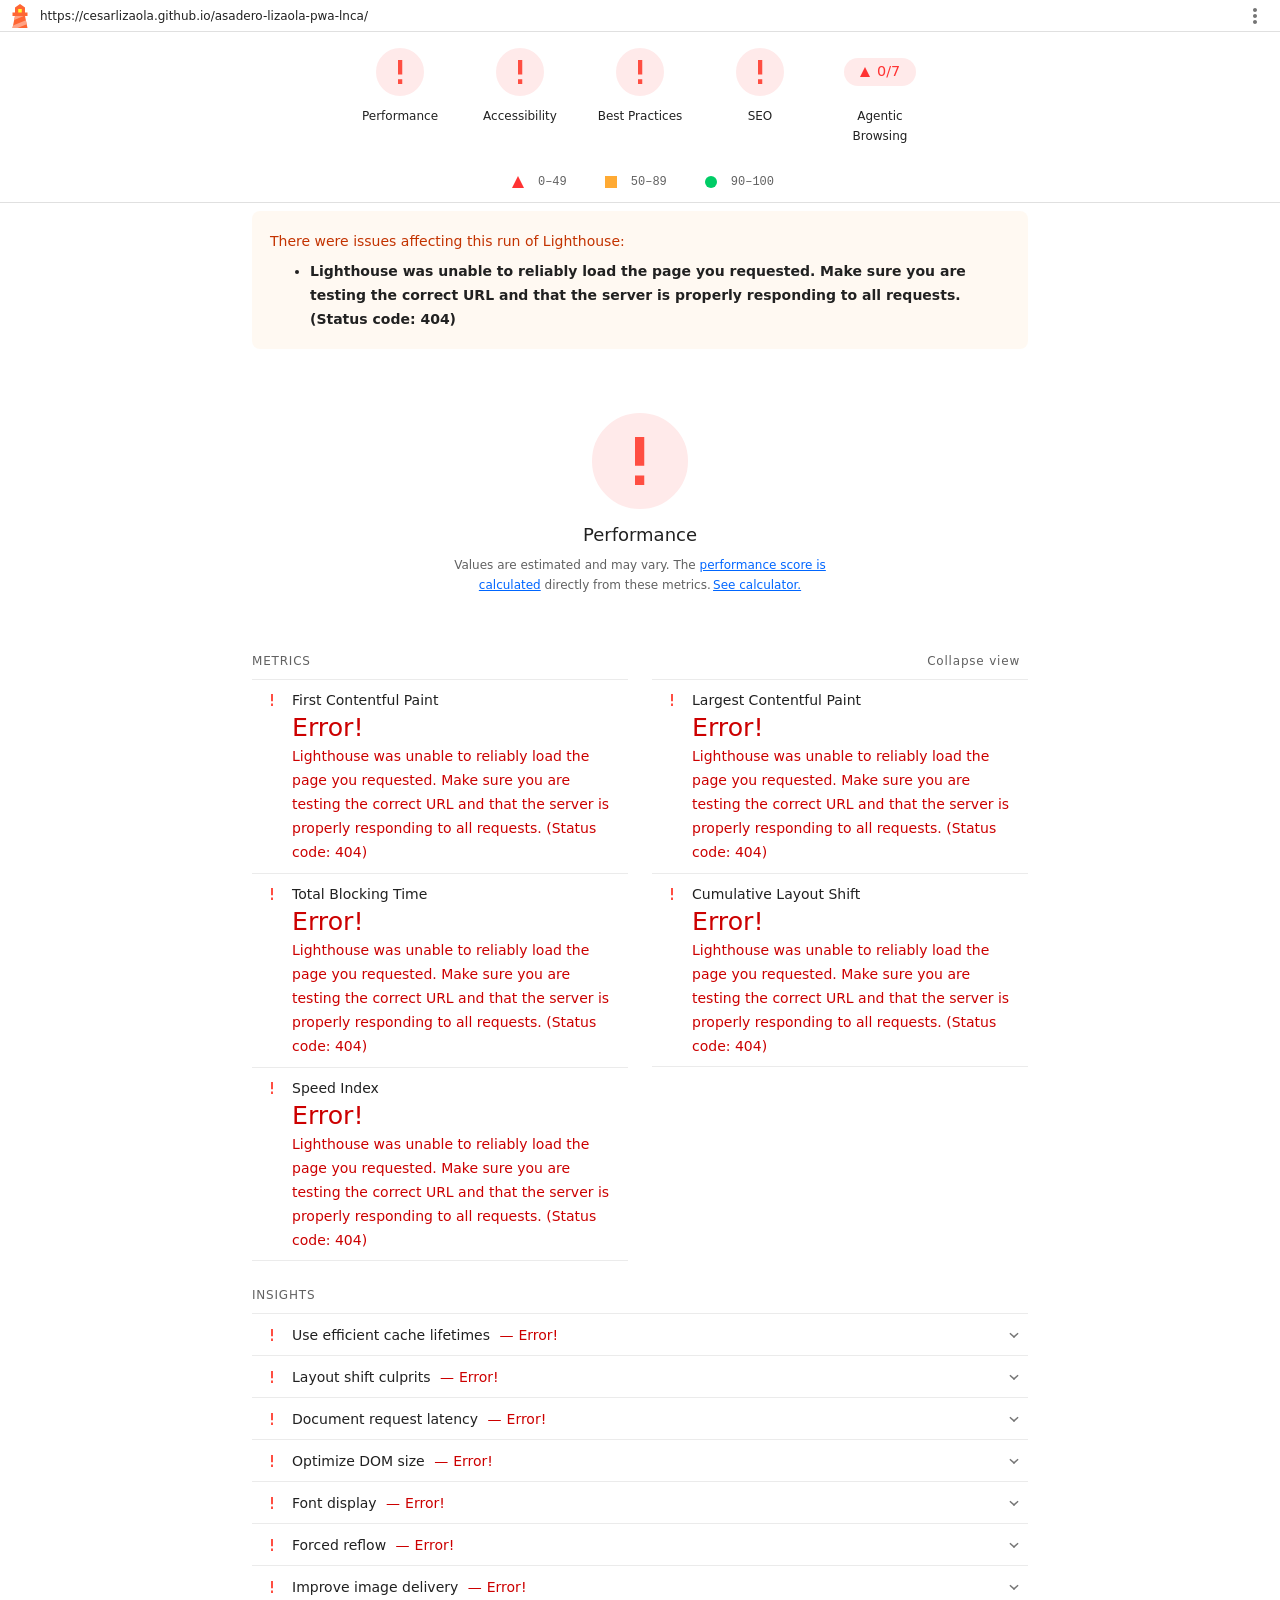
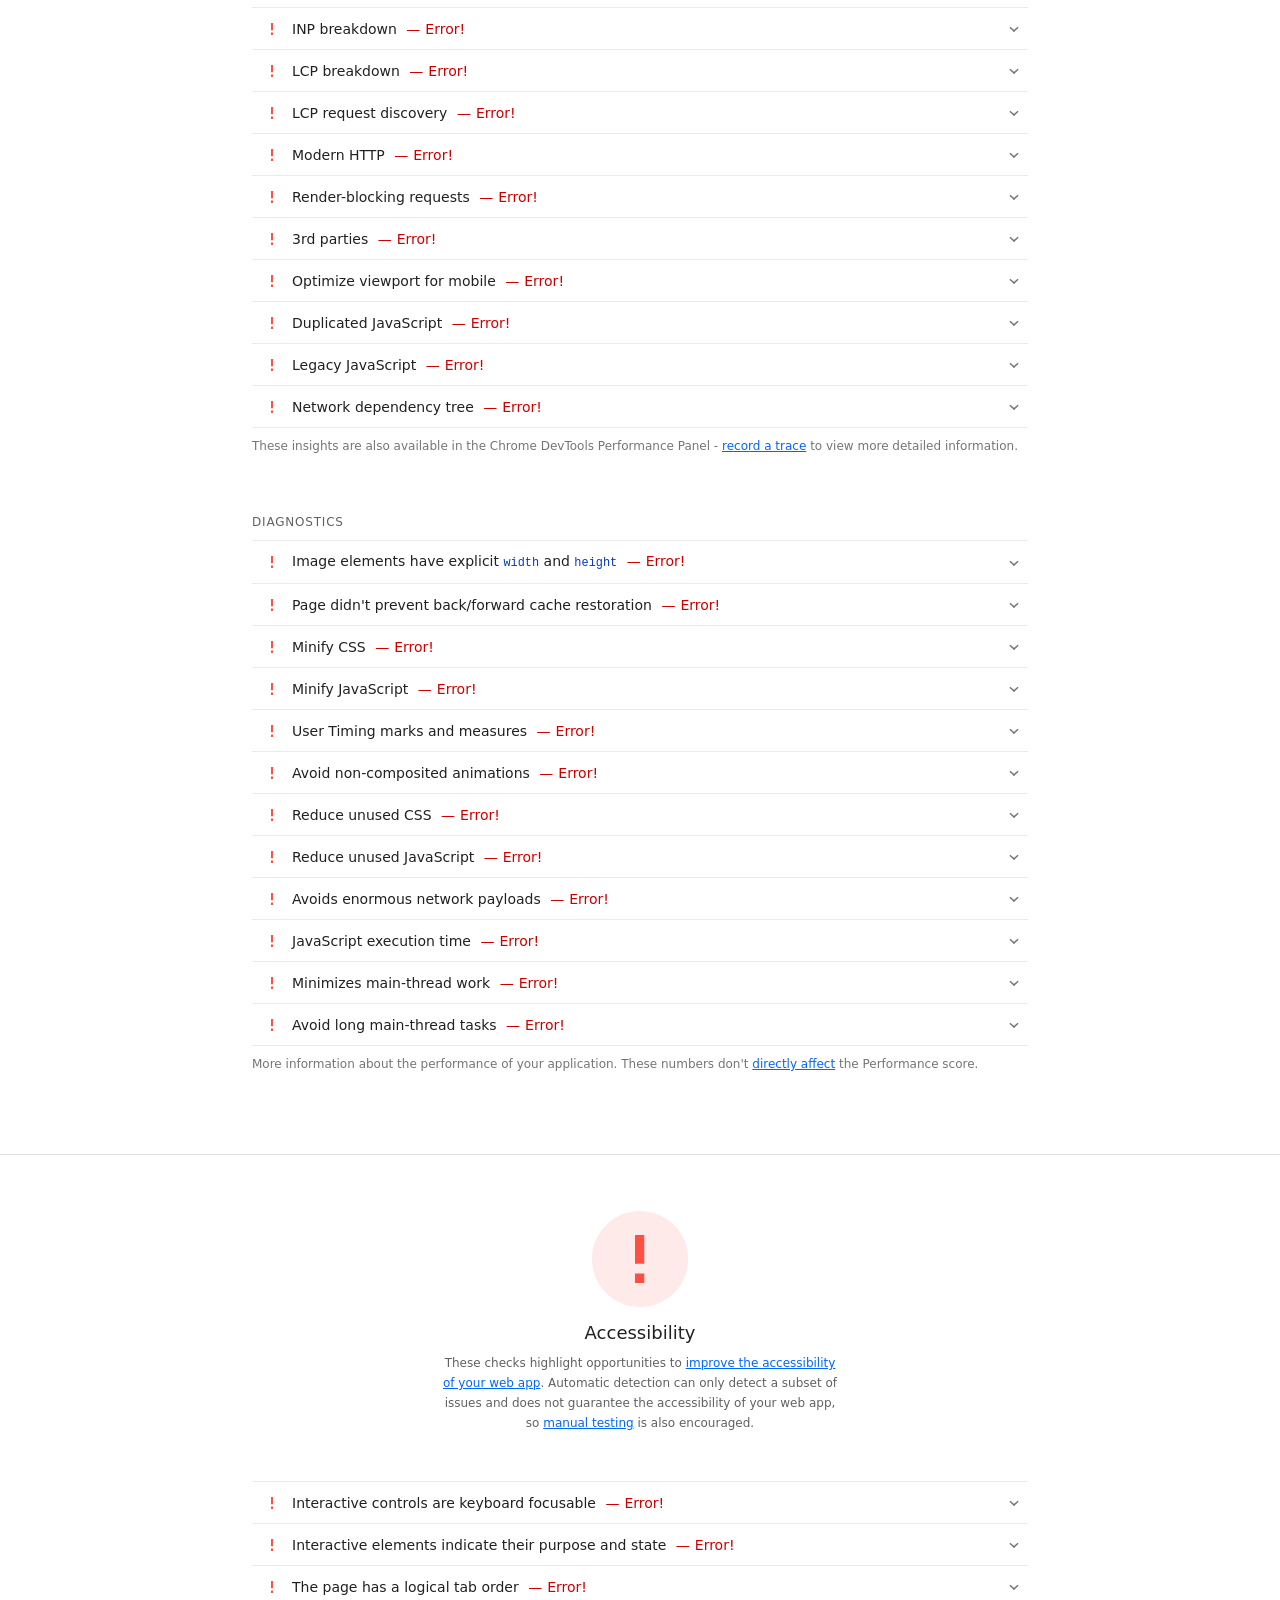
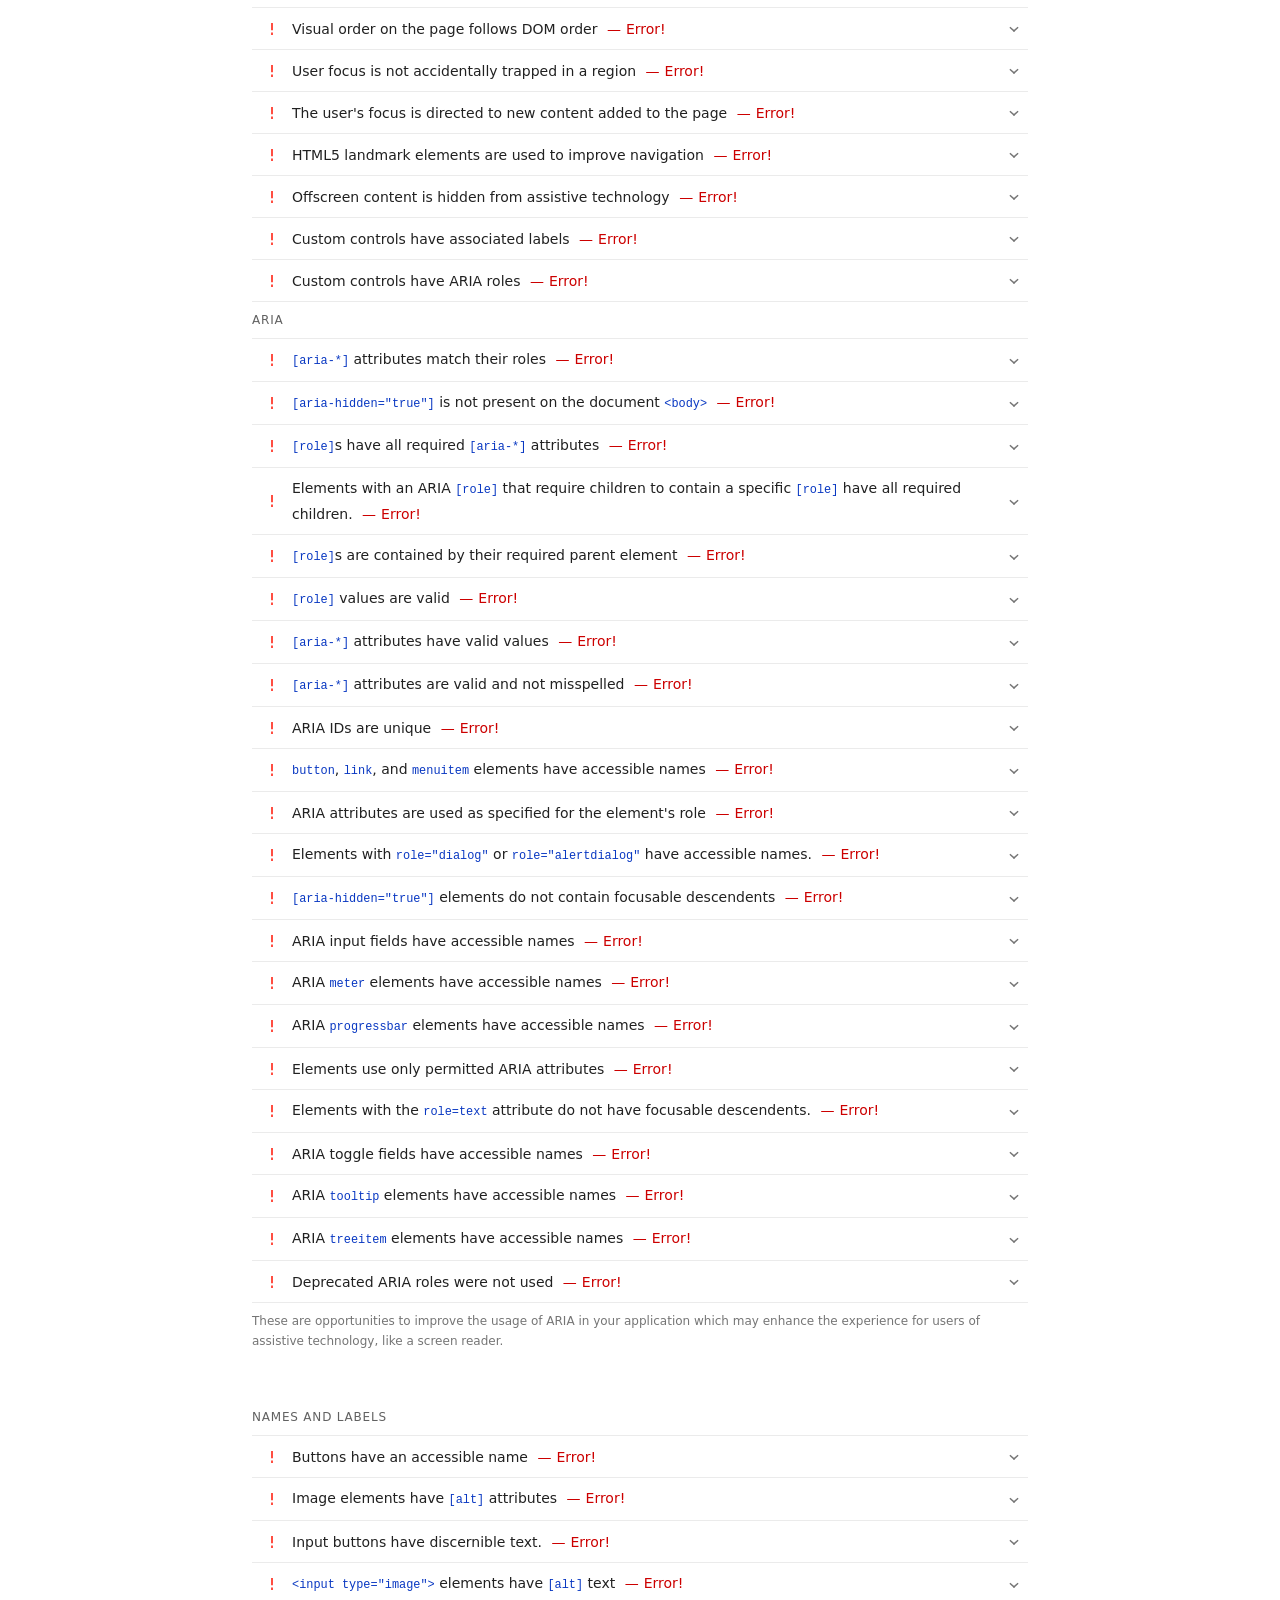
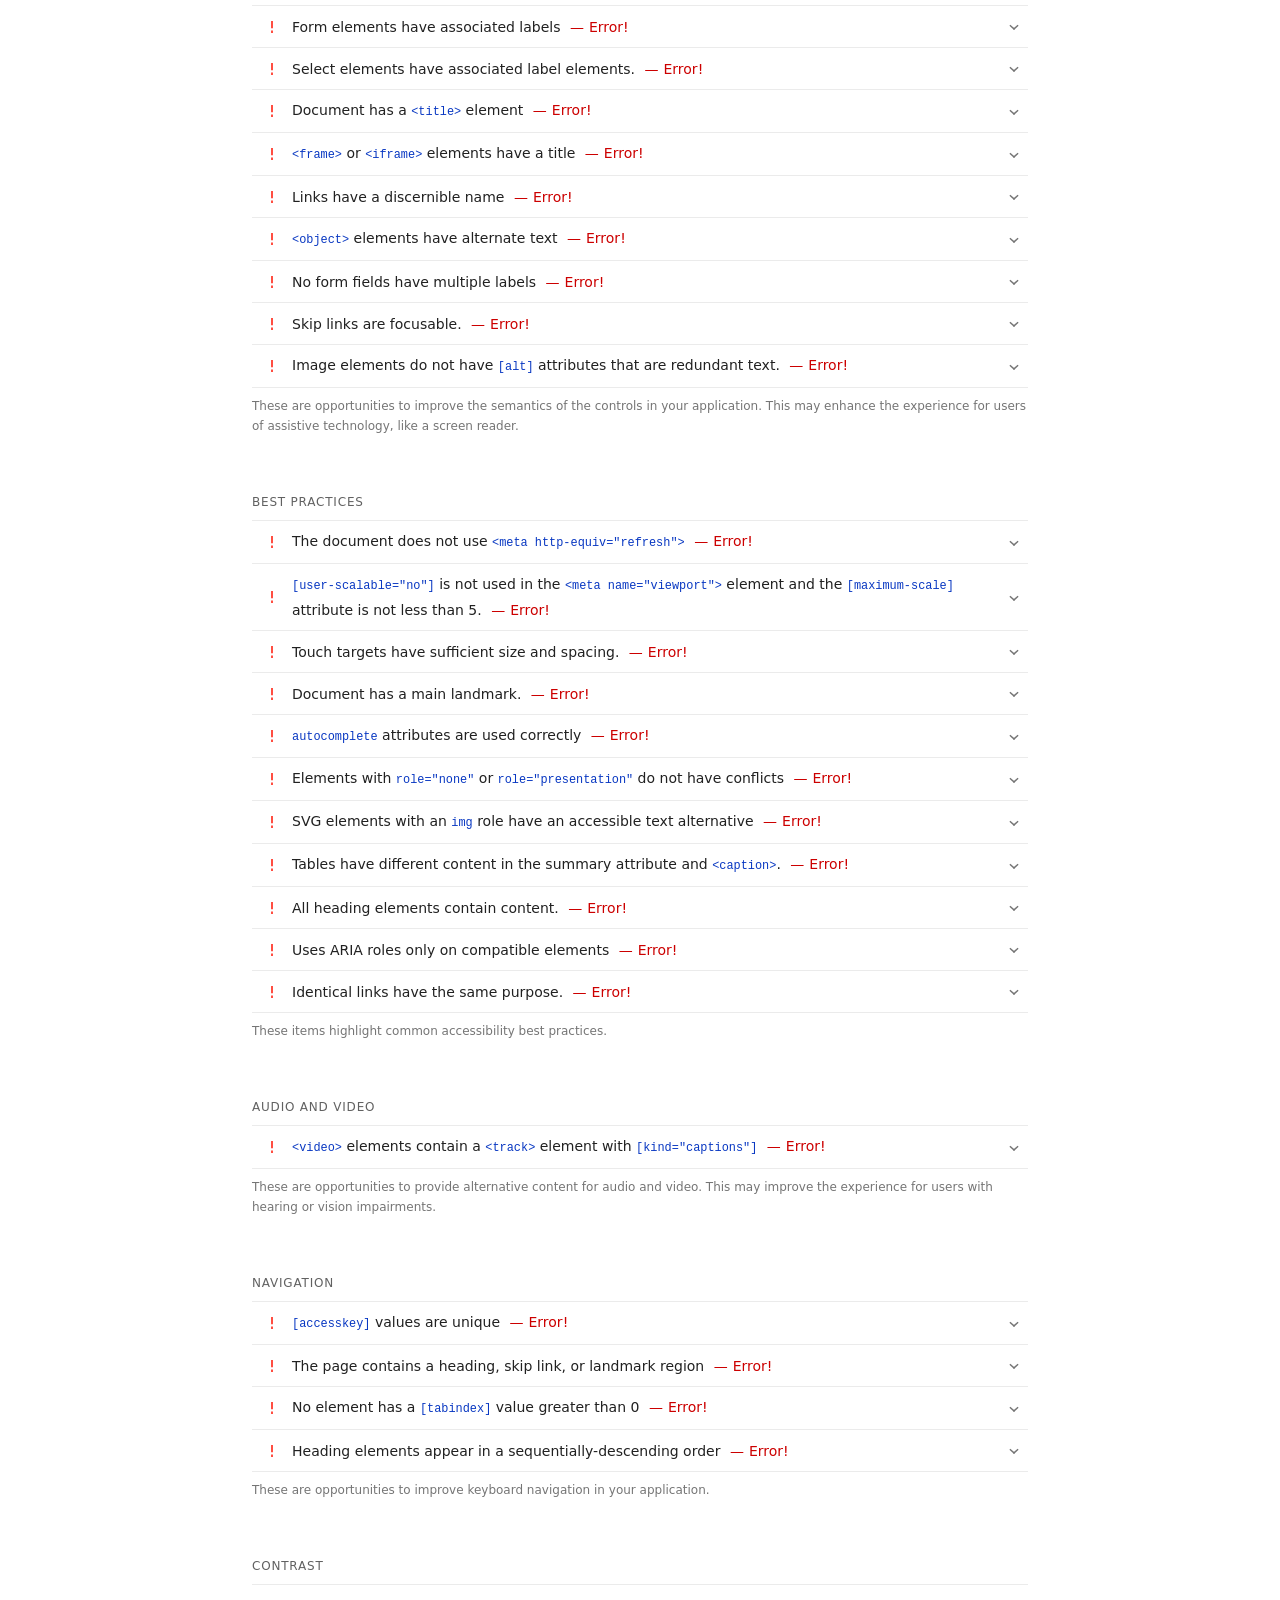
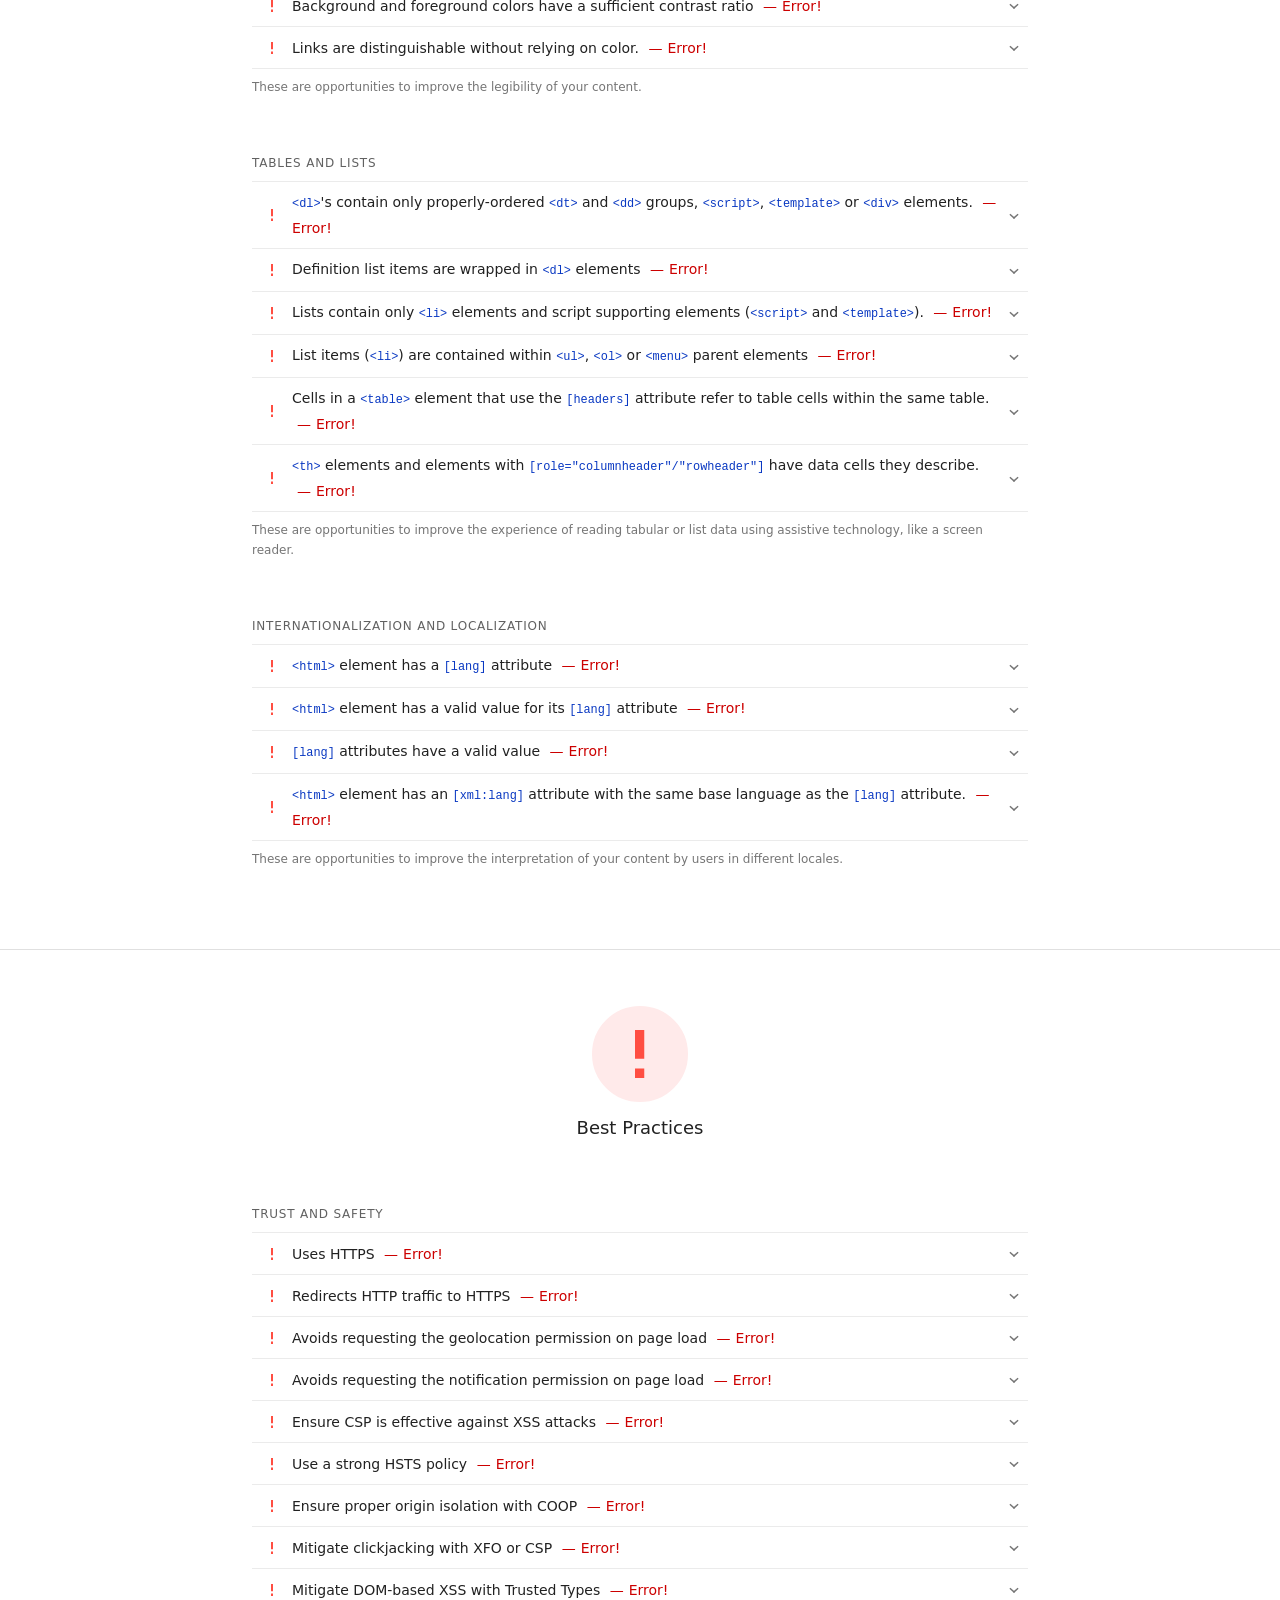
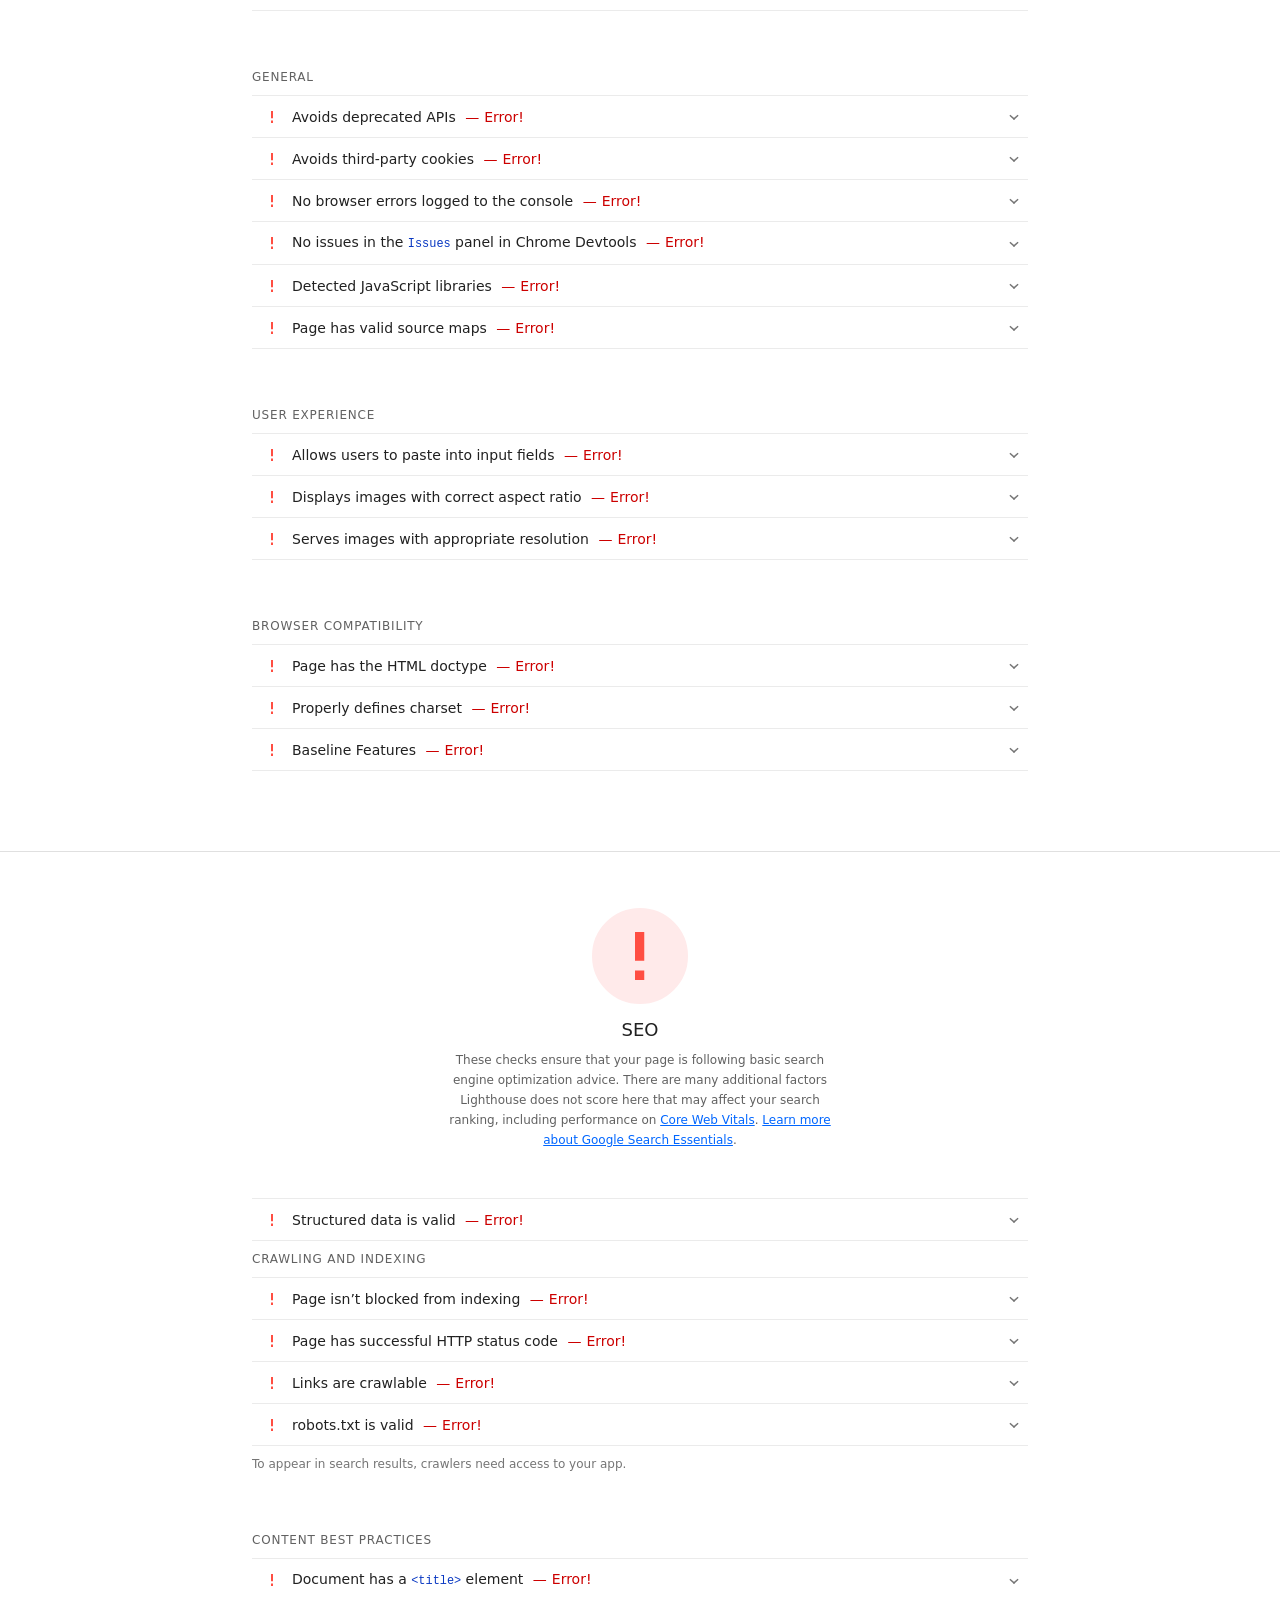
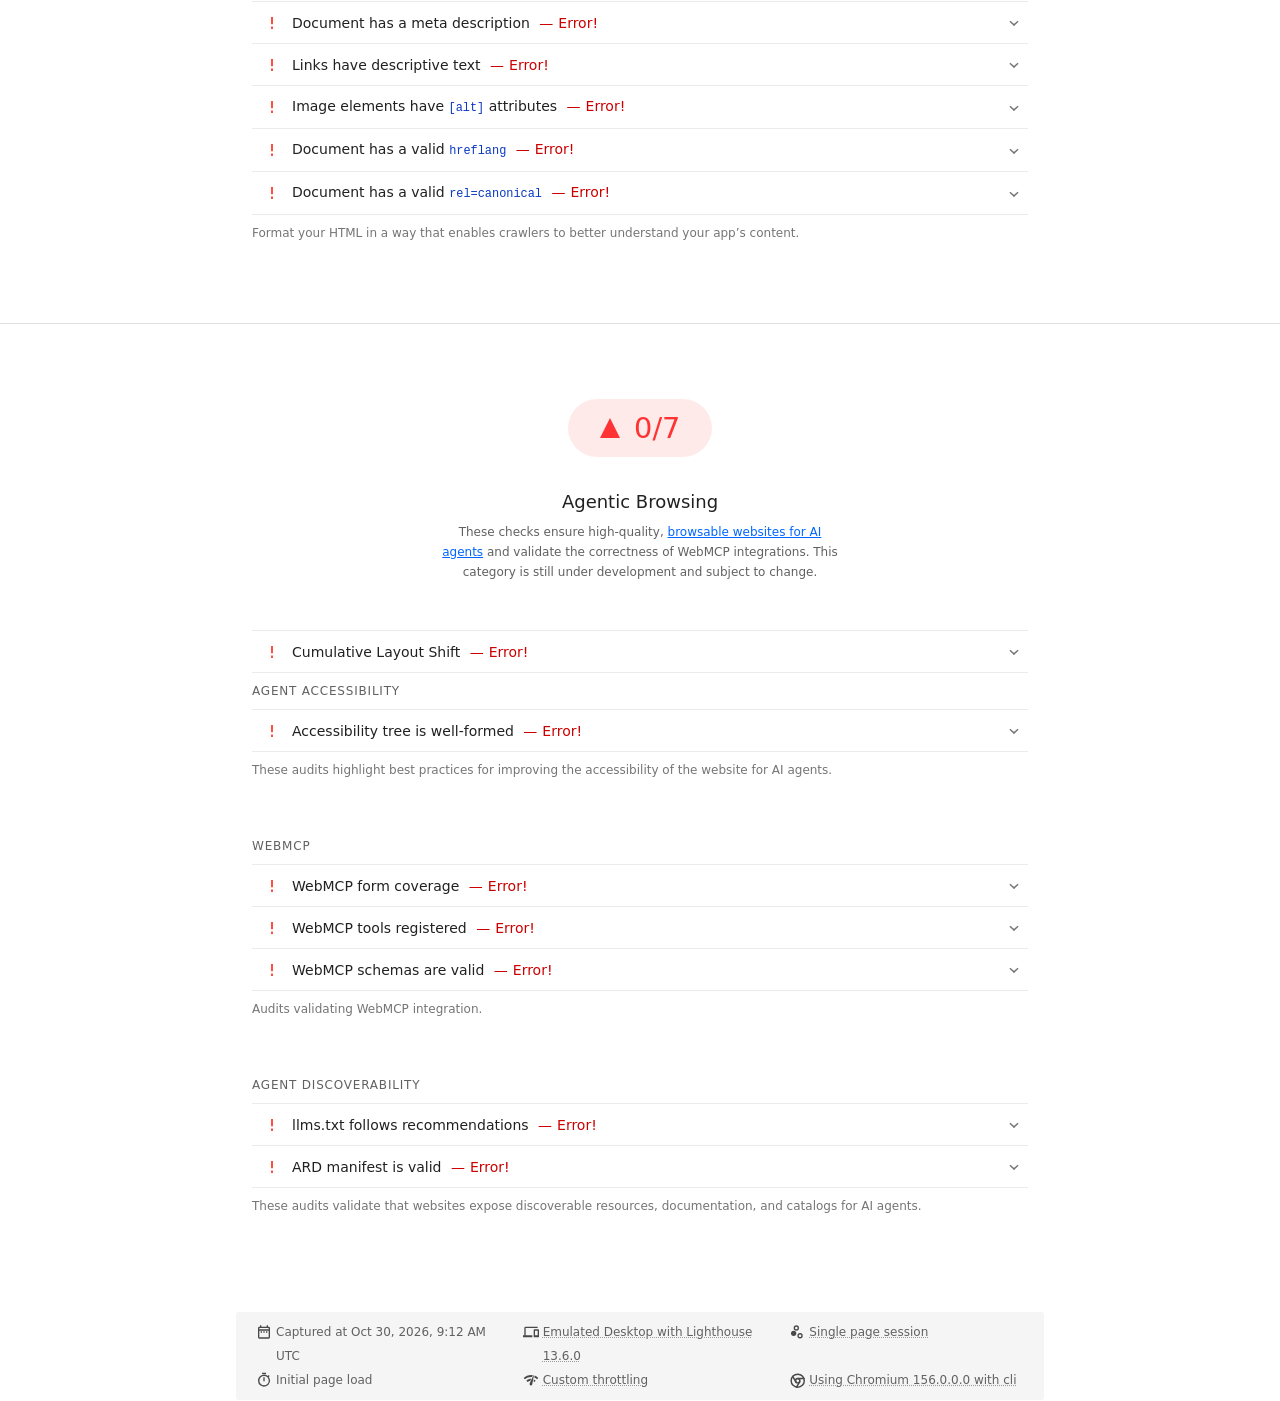
==== docs/lighthouse-escritorio.html @ 6e00270b "AVANCE 4: Finalizar reportes Lighthouse, actualizacion final de PWA - LIZAOLA NAVARRO CESAR ALBERTO" ====
<!--
@license
Copyright 2018 Google LLC
SPDX-License-Identifier: Apache-2.0
-->
<!doctype html>
<html lang="en">
<head>
  <meta charset="utf-8">
  <meta name="viewport" content="width=device-width, initial-scale=1, minimum-scale=1">
  <link rel="icon" href='data:image/svg+xml;utf8,<svg fill="none" xmlns="http://www.w3.org/2000/svg" viewBox="0 0 48 48"><path d="m14 7 10-7 10 7v10h5v7h-5l5 24H9l5-24H9v-7h5V7Z" fill="%23F63"/><path d="M31.561 24H14l-1.689 8.105L31.561 24ZM18.983 48H9l1.022-4.907L35.723 32.27l1.663 7.98L18.983 48Z" fill="%23FFA385"/><path fill="%23FF3" d="M20.5 10h7v7h-7z"/></svg>'>
  <title>Lighthouse Report</title>
  <style>body {margin: 0}</style>
</head>
<body>
  <noscript>Lighthouse report requires JavaScript. Please enable.</noscript>

  <div id="lh-log"></div>

  <script>window.__LIGHTHOUSE_JSON__ = {"lighthouseVersion":"13.6.0","requestedUrl":"https://cesarlizaola.github.io/asadero-lizaola-pwa-lnca/","mainDocumentUrl":"https://cesarlizaola.github.io/asadero-lizaola-pwa-lnca/","finalDisplayedUrl":"https://cesarlizaola.github.io/asadero-lizaola-pwa-lnca/","finalUrl":"https://cesarlizaola.github.io/asadero-lizaola-pwa-lnca/","fetchTime":"2026-10-30T09:12:53.858Z","gatherMode":"navigation","runtimeError":{"code":"ERRORED_DOCUMENT_REQUEST","message":"Lighthouse was unable to reliably load the page you requested. Make sure you are testing the correct URL and that the server is properly responding to all requests. (Status code: 404)","errorStack":"LighthouseError: ERRORED_DOCUMENT_REQUEST\n    at getNetworkError (file:///C:/Users/cesar/AppData/Local/npm-cache/_npx/0f94ee7615faf582/node_modules/lighthouse/core/lib/navigation-error.js:61:14)\n    at getPageLoadError (file:///C:/Users/cesar/AppData/Local/npm-cache/_npx/0f94ee7615faf582/node_modules/lighthouse/core/lib/navigation-error.js:165:24)\n    at _computeNavigationResult (file:///C:/Users/cesar/AppData/Local/npm-cache/_npx/0f94ee7615faf582/node_modules/lighthouse/core/gather/navigation-runner.js:148:7)\n    at async gatherFn (file:///C:/Users/cesar/AppData/Local/npm-cache/_npx/0f94ee7615faf582/node_modules/lighthouse/core/gather/navigation-runner.js:300:23)\n    at async Runner.gather (file:///C:/Users/cesar/AppData/Local/npm-cache/_npx/0f94ee7615faf582/node_modules/lighthouse/core/runner.js:237:25)\n    at async navigationGather (file:///C:/Users/cesar/AppData/Local/npm-cache/_npx/0f94ee7615faf582/node_modules/lighthouse/core/gather/navigation-runner.js:306:21)\n    at async navigation (file:///C:/Users/cesar/AppData/Local/npm-cache/_npx/0f94ee7615faf582/node_modules/lighthouse/core/index.js:58:24)\n    at async runLighthouse (file:///C:/Users/cesar/AppData/Local/npm-cache/_npx/0f94ee7615faf582/node_modules/lighthouse/cli/run.js:237:30)\n    at async file:///C:/Users/cesar/AppData/Local/npm-cache/_npx/0f94ee7615faf582/node_modules/lighthouse/cli/index.js:10:1","artifactKey":"PageLoadError"},"runWarnings":["Lighthouse was unable to reliably load the page you requested. Make sure you are testing the correct URL and that the server is properly responding to all requests. (Status code: 404)"],"userAgent":"Mozilla/5.0 (Windows NT 10.0; Win64; x64) AppleWebKit/537.36 (KHTML, like Gecko) Chrome/156.0.0.0 Safari/537.36","environment":{"hostUserAgent":"Mozilla/5.0 (Windows NT 10.0; Win64; x64) AppleWebKit/537.36 (KHTML, like Gecko) Chrome/156.0.0.0 Safari/537.36","benchmarkIndex":3079.5,"credits":{}},"audits":{"is-on-https":{"id":"is-on-https","title":"Uses HTTPS","description":"All sites should be protected with HTTPS, even ones that don't handle sensitive data. This includes avoiding [mixed content](https://developers.google.com/web/fundamentals/security/prevent-mixed-content/what-is-mixed-content), where some resources are loaded over HTTP despite the initial request being served over HTTPS. HTTPS prevents intruders from tampering with or passively listening in on the communications between your app and your users, and is a prerequisite for HTTP/2 and many new web platform APIs. [Learn more about HTTPS](https://developer.chrome.com/docs/lighthouse/pwa/is-on-https/).","score":null,"scoreDisplayMode":"error","errorMessage":"Lighthouse was unable to reliably load the page you requested. Make sure you are testing the correct URL and that the server is properly responding to all requests. (Status code: 404)","errorStack":"LighthouseError: ERRORED_DOCUMENT_REQUEST\n    at getNetworkError (file:///C:/Users/cesar/AppData/Local/npm-cache/_npx/0f94ee7615faf582/node_modules/lighthouse/core/lib/navigation-error.js:61:14)\n    at getPageLoadError (file:///C:/Users/cesar/AppData/Local/npm-cache/_npx/0f94ee7615faf582/node_modules/lighthouse/core/lib/navigation-error.js:165:24)\n    at _computeNavigationResult (file:///C:/Users/cesar/AppData/Local/npm-cache/_npx/0f94ee7615faf582/node_modules/lighthouse/core/gather/navigation-runner.js:148:7)\n    at async gatherFn (file:///C:/Users/cesar/AppData/Local/npm-cache/_npx/0f94ee7615faf582/node_modules/lighthouse/core/gather/navigation-runner.js:300:23)\n    at async Runner.gather (file:///C:/Users/cesar/AppData/Local/npm-cache/_npx/0f94ee7615faf582/node_modules/lighthouse/core/runner.js:237:25)\n    at async navigationGather (file:///C:/Users/cesar/AppData/Local/npm-cache/_npx/0f94ee7615faf582/node_modules/lighthouse/core/gather/navigation-runner.js:306:21)\n    at async navigation (file:///C:/Users/cesar/AppData/Local/npm-cache/_npx/0f94ee7615faf582/node_modules/lighthouse/core/index.js:58:24)\n    at async runLighthouse (file:///C:/Users/cesar/AppData/Local/npm-cache/_npx/0f94ee7615faf582/node_modules/lighthouse/cli/run.js:237:30)\n    at async file:///C:/Users/cesar/AppData/Local/npm-cache/_npx/0f94ee7615faf582/node_modules/lighthouse/cli/index.js:10:1"},"redirects-http":{"id":"redirects-http","title":"Redirects HTTP traffic to HTTPS","description":"Make sure that you redirect all HTTP traffic to HTTPS in order to enable secure web features for all your users. [Learn more](https://developer.chrome.com/docs/lighthouse/pwa/redirects-http/).","score":null,"scoreDisplayMode":"error","errorMessage":"Lighthouse was unable to reliably load the page you requested. Make sure you are testing the correct URL and that the server is properly responding to all requests. (Status code: 404)","errorStack":"LighthouseError: ERRORED_DOCUMENT_REQUEST\n    at getNetworkError (file:///C:/Users/cesar/AppData/Local/npm-cache/_npx/0f94ee7615faf582/node_modules/lighthouse/core/lib/navigation-error.js:61:14)\n    at getPageLoadError (file:///C:/Users/cesar/AppData/Local/npm-cache/_npx/0f94ee7615faf582/node_modules/lighthouse/core/lib/navigation-error.js:165:24)\n    at _computeNavigationResult (file:///C:/Users/cesar/AppData/Local/npm-cache/_npx/0f94ee7615faf582/node_modules/lighthouse/core/gather/navigation-runner.js:148:7)\n    at async gatherFn (file:///C:/Users/cesar/AppData/Local/npm-cache/_npx/0f94ee7615faf582/node_modules/lighthouse/core/gather/navigation-runner.js:300:23)\n    at async Runner.gather (file:///C:/Users/cesar/AppData/Local/npm-cache/_npx/0f94ee7615faf582/node_modules/lighthouse/core/runner.js:237:25)\n    at async navigationGather (file:///C:/Users/cesar/AppData/Local/npm-cache/_npx/0f94ee7615faf582/node_modules/lighthouse/core/gather/navigation-runner.js:306:21)\n    at async navigation (file:///C:/Users/cesar/AppData/Local/npm-cache/_npx/0f94ee7615faf582/node_modules/lighthouse/core/index.js:58:24)\n    at async runLighthouse (file:///C:/Users/cesar/AppData/Local/npm-cache/_npx/0f94ee7615faf582/node_modules/lighthouse/cli/run.js:237:30)\n    at async file:///C:/Users/cesar/AppData/Local/npm-cache/_npx/0f94ee7615faf582/node_modules/lighthouse/cli/index.js:10:1"},"first-contentful-paint":{"id":"first-contentful-paint","title":"First Contentful Paint","description":"First Contentful Paint marks the time at which the first text or image is painted. [Learn more about the First Contentful Paint metric](https://developer.chrome.com/docs/lighthouse/performance/first-contentful-paint/).","score":null,"scoreDisplayMode":"error","errorMessage":"Lighthouse was unable to reliably load the page you requested. Make sure you are testing the correct URL and that the server is properly responding to all requests. (Status code: 404)","errorStack":"LighthouseError: ERRORED_DOCUMENT_REQUEST\n    at getNetworkError (file:///C:/Users/cesar/AppData/Local/npm-cache/_npx/0f94ee7615faf582/node_modules/lighthouse/core/lib/navigation-error.js:61:14)\n    at getPageLoadError (file:///C:/Users/cesar/AppData/Local/npm-cache/_npx/0f94ee7615faf582/node_modules/lighthouse/core/lib/navigation-error.js:165:24)\n    at _computeNavigationResult (file:///C:/Users/cesar/AppData/Local/npm-cache/_npx/0f94ee7615faf582/node_modules/lighthouse/core/gather/navigation-runner.js:148:7)\n    at async gatherFn (file:///C:/Users/cesar/AppData/Local/npm-cache/_npx/0f94ee7615faf582/node_modules/lighthouse/core/gather/navigation-runner.js:300:23)\n    at async Runner.gather (file:///C:/Users/cesar/AppData/Local/npm-cache/_npx/0f94ee7615faf582/node_modules/lighthouse/core/runner.js:237:25)\n    at async navigationGather (file:///C:/Users/cesar/AppData/Local/npm-cache/_npx/0f94ee7615faf582/node_modules/lighthouse/core/gather/navigation-runner.js:306:21)\n    at async navigation (file:///C:/Users/cesar/AppData/Local/npm-cache/_npx/0f94ee7615faf582/node_modules/lighthouse/core/index.js:58:24)\n    at async runLighthouse (file:///C:/Users/cesar/AppData/Local/npm-cache/_npx/0f94ee7615faf582/node_modules/lighthouse/cli/run.js:237:30)\n    at async file:///C:/Users/cesar/AppData/Local/npm-cache/_npx/0f94ee7615faf582/node_modules/lighthouse/cli/index.js:10:1"},"largest-contentful-paint":{"id":"largest-contentful-paint","title":"Largest Contentful Paint","description":"Largest Contentful Paint marks the time at which the largest text or image is painted. [Learn more about the Largest Contentful Paint metric](https://developer.chrome.com/docs/lighthouse/performance/lighthouse-largest-contentful-paint/)","score":null,"scoreDisplayMode":"error","errorMessage":"Lighthouse was unable to reliably load the page you requested. Make sure you are testing the correct URL and that the server is properly responding to all requests. (Status code: 404)","errorStack":"LighthouseError: ERRORED_DOCUMENT_REQUEST\n    at getNetworkError (file:///C:/Users/cesar/AppData/Local/npm-cache/_npx/0f94ee7615faf582/node_modules/lighthouse/core/lib/navigation-error.js:61:14)\n    at getPageLoadError (file:///C:/Users/cesar/AppData/Local/npm-cache/_npx/0f94ee7615faf582/node_modules/lighthouse/core/lib/navigation-error.js:165:24)\n    at _computeNavigationResult (file:///C:/Users/cesar/AppData/Local/npm-cache/_npx/0f94ee7615faf582/node_modules/lighthouse/core/gather/navigation-runner.js:148:7)\n    at async gatherFn (file:///C:/Users/cesar/AppData/Local/npm-cache/_npx/0f94ee7615faf582/node_modules/lighthouse/core/gather/navigation-runner.js:300:23)\n    at async Runner.gather (file:///C:/Users/cesar/AppData/Local/npm-cache/_npx/0f94ee7615faf582/node_modules/lighthouse/core/runner.js:237:25)\n    at async navigationGather (file:///C:/Users/cesar/AppData/Local/npm-cache/_npx/0f94ee7615faf582/node_modules/lighthouse/core/gather/navigation-runner.js:306:21)\n    at async navigation (file:///C:/Users/cesar/AppData/Local/npm-cache/_npx/0f94ee7615faf582/node_modules/lighthouse/core/index.js:58:24)\n    at async runLighthouse (file:///C:/Users/cesar/AppData/Local/npm-cache/_npx/0f94ee7615faf582/node_modules/lighthouse/cli/run.js:237:30)\n    at async file:///C:/Users/cesar/AppData/Local/npm-cache/_npx/0f94ee7615faf582/node_modules/lighthouse/cli/index.js:10:1"},"speed-index":{"id":"speed-index","title":"Speed Index","description":"Speed Index shows how quickly the contents of a page are visibly populated. [Learn more about the Speed Index metric](https://developer.chrome.com/docs/lighthouse/performance/speed-index/).","score":null,"scoreDisplayMode":"error","errorMessage":"Lighthouse was unable to reliably load the page you requested. Make sure you are testing the correct URL and that the server is properly responding to all requests. (Status code: 404)","errorStack":"LighthouseError: ERRORED_DOCUMENT_REQUEST\n    at getNetworkError (file:///C:/Users/cesar/AppData/Local/npm-cache/_npx/0f94ee7615faf582/node_modules/lighthouse/core/lib/navigation-error.js:61:14)\n    at getPageLoadError (file:///C:/Users/cesar/AppData/Local/npm-cache/_npx/0f94ee7615faf582/node_modules/lighthouse/core/lib/navigation-error.js:165:24)\n    at _computeNavigationResult (file:///C:/Users/cesar/AppData/Local/npm-cache/_npx/0f94ee7615faf582/node_modules/lighthouse/core/gather/navigation-runner.js:148:7)\n    at async gatherFn (file:///C:/Users/cesar/AppData/Local/npm-cache/_npx/0f94ee7615faf582/node_modules/lighthouse/core/gather/navigation-runner.js:300:23)\n    at async Runner.gather (file:///C:/Users/cesar/AppData/Local/npm-cache/_npx/0f94ee7615faf582/node_modules/lighthouse/core/runner.js:237:25)\n    at async navigationGather (file:///C:/Users/cesar/AppData/Local/npm-cache/_npx/0f94ee7615faf582/node_modules/lighthouse/core/gather/navigation-runner.js:306:21)\n    at async navigation (file:///C:/Users/cesar/AppData/Local/npm-cache/_npx/0f94ee7615faf582/node_modules/lighthouse/core/index.js:58:24)\n    at async runLighthouse (file:///C:/Users/cesar/AppData/Local/npm-cache/_npx/0f94ee7615faf582/node_modules/lighthouse/cli/run.js:237:30)\n    at async file:///C:/Users/cesar/AppData/Local/npm-cache/_npx/0f94ee7615faf582/node_modules/lighthouse/cli/index.js:10:1"},"screenshot-thumbnails":{"id":"screenshot-thumbnails","title":"Screenshot Thumbnails","description":"This is what the load of your site looked like.","score":null,"scoreDisplayMode":"error","errorMessage":"Lighthouse was unable to reliably load the page you requested. Make sure you are testing the correct URL and that the server is properly responding to all requests. (Status code: 404)","errorStack":"LighthouseError: ERRORED_DOCUMENT_REQUEST\n    at getNetworkError (file:///C:/Users/cesar/AppData/Local/npm-cache/_npx/0f94ee7615faf582/node_modules/lighthouse/core/lib/navigation-error.js:61:14)\n    at getPageLoadError (file:///C:/Users/cesar/AppData/Local/npm-cache/_npx/0f94ee7615faf582/node_modules/lighthouse/core/lib/navigation-error.js:165:24)\n    at _computeNavigationResult (file:///C:/Users/cesar/AppData/Local/npm-cache/_npx/0f94ee7615faf582/node_modules/lighthouse/core/gather/navigation-runner.js:148:7)\n    at async gatherFn (file:///C:/Users/cesar/AppData/Local/npm-cache/_npx/0f94ee7615faf582/node_modules/lighthouse/core/gather/navigation-runner.js:300:23)\n    at async Runner.gather (file:///C:/Users/cesar/AppData/Local/npm-cache/_npx/0f94ee7615faf582/node_modules/lighthouse/core/runner.js:237:25)\n    at async navigationGather (file:///C:/Users/cesar/AppData/Local/npm-cache/_npx/0f94ee7615faf582/node_modules/lighthouse/core/gather/navigation-runner.js:306:21)\n    at async navigation (file:///C:/Users/cesar/AppData/Local/npm-cache/_npx/0f94ee7615faf582/node_modules/lighthouse/core/index.js:58:24)\n    at async runLighthouse (file:///C:/Users/cesar/AppData/Local/npm-cache/_npx/0f94ee7615faf582/node_modules/lighthouse/cli/run.js:237:30)\n    at async file:///C:/Users/cesar/AppData/Local/npm-cache/_npx/0f94ee7615faf582/node_modules/lighthouse/cli/index.js:10:1"},"final-screenshot":{"id":"final-screenshot","title":"Final Screenshot","description":"The last screenshot captured of the pageload.","score":null,"scoreDisplayMode":"error","errorMessage":"Lighthouse was unable to reliably load the page you requested. Make sure you are testing the correct URL and that the server is properly responding to all requests. (Status code: 404)","errorStack":"LighthouseError: ERRORED_DOCUMENT_REQUEST\n    at getNetworkError (file:///C:/Users/cesar/AppData/Local/npm-cache/_npx/0f94ee7615faf582/node_modules/lighthouse/core/lib/navigation-error.js:61:14)\n    at getPageLoadError (file:///C:/Users/cesar/AppData/Local/npm-cache/_npx/0f94ee7615faf582/node_modules/lighthouse/core/lib/navigation-error.js:165:24)\n    at _computeNavigationResult (file:///C:/Users/cesar/AppData/Local/npm-cache/_npx/0f94ee7615faf582/node_modules/lighthouse/core/gather/navigation-runner.js:148:7)\n    at async gatherFn (file:///C:/Users/cesar/AppData/Local/npm-cache/_npx/0f94ee7615faf582/node_modules/lighthouse/core/gather/navigation-runner.js:300:23)\n    at async Runner.gather (file:///C:/Users/cesar/AppData/Local/npm-cache/_npx/0f94ee7615faf582/node_modules/lighthouse/core/runner.js:237:25)\n    at async navigationGather (file:///C:/Users/cesar/AppData/Local/npm-cache/_npx/0f94ee7615faf582/node_modules/lighthouse/core/gather/navigation-runner.js:306:21)\n    at async navigation (file:///C:/Users/cesar/AppData/Local/npm-cache/_npx/0f94ee7615faf582/node_modules/lighthouse/core/index.js:58:24)\n    at async runLighthouse (file:///C:/Users/cesar/AppData/Local/npm-cache/_npx/0f94ee7615faf582/node_modules/lighthouse/cli/run.js:237:30)\n    at async file:///C:/Users/cesar/AppData/Local/npm-cache/_npx/0f94ee7615faf582/node_modules/lighthouse/cli/index.js:10:1"},"total-blocking-time":{"id":"total-blocking-time","title":"Total Blocking Time","description":"Sum of all time periods between FCP and Time to Interactive, when task length exceeded 50ms, expressed in milliseconds. [Learn more about the Total Blocking Time metric](https://developer.chrome.com/docs/lighthouse/performance/lighthouse-total-blocking-time/).","score":null,"scoreDisplayMode":"error","errorMessage":"Lighthouse was unable to reliably load the page you requested. Make sure you are testing the correct URL and that the server is properly responding to all requests. (Status code: 404)","errorStack":"LighthouseError: ERRORED_DOCUMENT_REQUEST\n    at getNetworkError (file:///C:/Users/cesar/AppData/Local/npm-cache/_npx/0f94ee7615faf582/node_modules/lighthouse/core/lib/navigation-error.js:61:14)\n    at getPageLoadError (file:///C:/Users/cesar/AppData/Local/npm-cache/_npx/0f94ee7615faf582/node_modules/lighthouse/core/lib/navigation-error.js:165:24)\n    at _computeNavigationResult (file:///C:/Users/cesar/AppData/Local/npm-cache/_npx/0f94ee7615faf582/node_modules/lighthouse/core/gather/navigation-runner.js:148:7)\n    at async gatherFn (file:///C:/Users/cesar/AppData/Local/npm-cache/_npx/0f94ee7615faf582/node_modules/lighthouse/core/gather/navigation-runner.js:300:23)\n    at async Runner.gather (file:///C:/Users/cesar/AppData/Local/npm-cache/_npx/0f94ee7615faf582/node_modules/lighthouse/core/runner.js:237:25)\n    at async navigationGather (file:///C:/Users/cesar/AppData/Local/npm-cache/_npx/0f94ee7615faf582/node_modules/lighthouse/core/gather/navigation-runner.js:306:21)\n    at async navigation (file:///C:/Users/cesar/AppData/Local/npm-cache/_npx/0f94ee7615faf582/node_modules/lighthouse/core/index.js:58:24)\n    at async runLighthouse (file:///C:/Users/cesar/AppData/Local/npm-cache/_npx/0f94ee7615faf582/node_modules/lighthouse/cli/run.js:237:30)\n    at async file:///C:/Users/cesar/AppData/Local/npm-cache/_npx/0f94ee7615faf582/node_modules/lighthouse/cli/index.js:10:1"},"max-potential-fid":{"id":"max-potential-fid","title":"Max Potential First Input Delay","description":"The maximum potential First Input Delay that your users could experience is the duration of the longest task. [Learn more about the Maximum Potential First Input Delay metric](https://developer.chrome.com/docs/lighthouse/performance/lighthouse-max-potential-fid/).","score":null,"scoreDisplayMode":"error","errorMessage":"Lighthouse was unable to reliably load the page you requested. Make sure you are testing the correct URL and that the server is properly responding to all requests. (Status code: 404)","errorStack":"LighthouseError: ERRORED_DOCUMENT_REQUEST\n    at getNetworkError (file:///C:/Users/cesar/AppData/Local/npm-cache/_npx/0f94ee7615faf582/node_modules/lighthouse/core/lib/navigation-error.js:61:14)\n    at getPageLoadError (file:///C:/Users/cesar/AppData/Local/npm-cache/_npx/0f94ee7615faf582/node_modules/lighthouse/core/lib/navigation-error.js:165:24)\n    at _computeNavigationResult (file:///C:/Users/cesar/AppData/Local/npm-cache/_npx/0f94ee7615faf582/node_modules/lighthouse/core/gather/navigation-runner.js:148:7)\n    at async gatherFn (file:///C:/Users/cesar/AppData/Local/npm-cache/_npx/0f94ee7615faf582/node_modules/lighthouse/core/gather/navigation-runner.js:300:23)\n    at async Runner.gather (file:///C:/Users/cesar/AppData/Local/npm-cache/_npx/0f94ee7615faf582/node_modules/lighthouse/core/runner.js:237:25)\n    at async navigationGather (file:///C:/Users/cesar/AppData/Local/npm-cache/_npx/0f94ee7615faf582/node_modules/lighthouse/core/gather/navigation-runner.js:306:21)\n    at async navigation (file:///C:/Users/cesar/AppData/Local/npm-cache/_npx/0f94ee7615faf582/node_modules/lighthouse/core/index.js:58:24)\n    at async runLighthouse (file:///C:/Users/cesar/AppData/Local/npm-cache/_npx/0f94ee7615faf582/node_modules/lighthouse/cli/run.js:237:30)\n    at async file:///C:/Users/cesar/AppData/Local/npm-cache/_npx/0f94ee7615faf582/node_modules/lighthouse/cli/index.js:10:1"},"cumulative-layout-shift":{"id":"cumulative-layout-shift","title":"Cumulative Layout Shift","description":"Cumulative Layout Shift measures the movement of visible elements within the viewport. [Learn more about the Cumulative Layout Shift metric](https://web.dev/articles/cls).","score":null,"scoreDisplayMode":"error","errorMessage":"Lighthouse was unable to reliably load the page you requested. Make sure you are testing the correct URL and that the server is properly responding to all requests. (Status code: 404)","errorStack":"LighthouseError: ERRORED_DOCUMENT_REQUEST\n    at getNetworkError (file:///C:/Users/cesar/AppData/Local/npm-cache/_npx/0f94ee7615faf582/node_modules/lighthouse/core/lib/navigation-error.js:61:14)\n    at getPageLoadError (file:///C:/Users/cesar/AppData/Local/npm-cache/_npx/0f94ee7615faf582/node_modules/lighthouse/core/lib/navigation-error.js:165:24)\n    at _computeNavigationResult (file:///C:/Users/cesar/AppData/Local/npm-cache/_npx/0f94ee7615faf582/node_modules/lighthouse/core/gather/navigation-runner.js:148:7)\n    at async gatherFn (file:///C:/Users/cesar/AppData/Local/npm-cache/_npx/0f94ee7615faf582/node_modules/lighthouse/core/gather/navigation-runner.js:300:23)\n    at async Runner.gather (file:///C:/Users/cesar/AppData/Local/npm-cache/_npx/0f94ee7615faf582/node_modules/lighthouse/core/runner.js:237:25)\n    at async navigationGather (file:///C:/Users/cesar/AppData/Local/npm-cache/_npx/0f94ee7615faf582/node_modules/lighthouse/core/gather/navigation-runner.js:306:21)\n    at async navigation (file:///C:/Users/cesar/AppData/Local/npm-cache/_npx/0f94ee7615faf582/node_modules/lighthouse/core/index.js:58:24)\n    at async runLighthouse (file:///C:/Users/cesar/AppData/Local/npm-cache/_npx/0f94ee7615faf582/node_modules/lighthouse/cli/run.js:237:30)\n    at async file:///C:/Users/cesar/AppData/Local/npm-cache/_npx/0f94ee7615faf582/node_modules/lighthouse/cli/index.js:10:1"},"errors-in-console":{"id":"errors-in-console","title":"No browser errors logged to the console","description":"Errors logged to the console indicate unresolved problems. They can come from network request failures and other browser concerns. [Learn more about this errors in console diagnostic audit](https://developer.chrome.com/docs/lighthouse/best-practices/errors-in-console/)","score":null,"scoreDisplayMode":"error","errorMessage":"Lighthouse was unable to reliably load the page you requested. Make sure you are testing the correct URL and that the server is properly responding to all requests. (Status code: 404)","errorStack":"LighthouseError: ERRORED_DOCUMENT_REQUEST\n    at getNetworkError (file:///C:/Users/cesar/AppData/Local/npm-cache/_npx/0f94ee7615faf582/node_modules/lighthouse/core/lib/navigation-error.js:61:14)\n    at getPageLoadError (file:///C:/Users/cesar/AppData/Local/npm-cache/_npx/0f94ee7615faf582/node_modules/lighthouse/core/lib/navigation-error.js:165:24)\n    at _computeNavigationResult (file:///C:/Users/cesar/AppData/Local/npm-cache/_npx/0f94ee7615faf582/node_modules/lighthouse/core/gather/navigation-runner.js:148:7)\n    at async gatherFn (file:///C:/Users/cesar/AppData/Local/npm-cache/_npx/0f94ee7615faf582/node_modules/lighthouse/core/gather/navigation-runner.js:300:23)\n    at async Runner.gather (file:///C:/Users/cesar/AppData/Local/npm-cache/_npx/0f94ee7615faf582/node_modules/lighthouse/core/runner.js:237:25)\n    at async navigationGather (file:///C:/Users/cesar/AppData/Local/npm-cache/_npx/0f94ee7615faf582/node_modules/lighthouse/core/gather/navigation-runner.js:306:21)\n    at async navigation (file:///C:/Users/cesar/AppData/Local/npm-cache/_npx/0f94ee7615faf582/node_modules/lighthouse/core/index.js:58:24)\n    at async runLighthouse (file:///C:/Users/cesar/AppData/Local/npm-cache/_npx/0f94ee7615faf582/node_modules/lighthouse/cli/run.js:237:30)\n    at async file:///C:/Users/cesar/AppData/Local/npm-cache/_npx/0f94ee7615faf582/node_modules/lighthouse/cli/index.js:10:1"},"server-response-time":{"id":"server-response-time","title":"Initial server response time was short","description":"Keep the server response time for the main document short because all other requests depend on it. [Learn more about the Time to First Byte metric](https://developer.chrome.com/docs/lighthouse/performance/time-to-first-byte/).","score":null,"scoreDisplayMode":"error","errorMessage":"Lighthouse was unable to reliably load the page you requested. Make sure you are testing the correct URL and that the server is properly responding to all requests. (Status code: 404)","errorStack":"LighthouseError: ERRORED_DOCUMENT_REQUEST\n    at getNetworkError (file:///C:/Users/cesar/AppData/Local/npm-cache/_npx/0f94ee7615faf582/node_modules/lighthouse/core/lib/navigation-error.js:61:14)\n    at getPageLoadError (file:///C:/Users/cesar/AppData/Local/npm-cache/_npx/0f94ee7615faf582/node_modules/lighthouse/core/lib/navigation-error.js:165:24)\n    at _computeNavigationResult (file:///C:/Users/cesar/AppData/Local/npm-cache/_npx/0f94ee7615faf582/node_modules/lighthouse/core/gather/navigation-runner.js:148:7)\n    at async gatherFn (file:///C:/Users/cesar/AppData/Local/npm-cache/_npx/0f94ee7615faf582/node_modules/lighthouse/core/gather/navigation-runner.js:300:23)\n    at async Runner.gather (file:///C:/Users/cesar/AppData/Local/npm-cache/_npx/0f94ee7615faf582/node_modules/lighthouse/core/runner.js:237:25)\n    at async navigationGather (file:///C:/Users/cesar/AppData/Local/npm-cache/_npx/0f94ee7615faf582/node_modules/lighthouse/core/gather/navigation-runner.js:306:21)\n    at async navigation (file:///C:/Users/cesar/AppData/Local/npm-cache/_npx/0f94ee7615faf582/node_modules/lighthouse/core/index.js:58:24)\n    at async runLighthouse (file:///C:/Users/cesar/AppData/Local/npm-cache/_npx/0f94ee7615faf582/node_modules/lighthouse/cli/run.js:237:30)\n    at async file:///C:/Users/cesar/AppData/Local/npm-cache/_npx/0f94ee7615faf582/node_modules/lighthouse/cli/index.js:10:1","guidanceLevel":1},"interactive":{"id":"interactive","title":"Time to Interactive","description":"Time to Interactive is the amount of time it takes for the page to become fully interactive. [Learn more about the Time to Interactive metric](https://developer.chrome.com/docs/lighthouse/performance/interactive/).","score":null,"scoreDisplayMode":"error","errorMessage":"Lighthouse was unable to reliably load the page you requested. Make sure you are testing the correct URL and that the server is properly responding to all requests. (Status code: 404)","errorStack":"LighthouseError: ERRORED_DOCUMENT_REQUEST\n    at getNetworkError (file:///C:/Users/cesar/AppData/Local/npm-cache/_npx/0f94ee7615faf582/node_modules/lighthouse/core/lib/navigation-error.js:61:14)\n    at getPageLoadError (file:///C:/Users/cesar/AppData/Local/npm-cache/_npx/0f94ee7615faf582/node_modules/lighthouse/core/lib/navigation-error.js:165:24)\n    at _computeNavigationResult (file:///C:/Users/cesar/AppData/Local/npm-cache/_npx/0f94ee7615faf582/node_modules/lighthouse/core/gather/navigation-runner.js:148:7)\n    at async gatherFn (file:///C:/Users/cesar/AppData/Local/npm-cache/_npx/0f94ee7615faf582/node_modules/lighthouse/core/gather/navigation-runner.js:300:23)\n    at async Runner.gather (file:///C:/Users/cesar/AppData/Local/npm-cache/_npx/0f94ee7615faf582/node_modules/lighthouse/core/runner.js:237:25)\n    at async navigationGather (file:///C:/Users/cesar/AppData/Local/npm-cache/_npx/0f94ee7615faf582/node_modules/lighthouse/core/gather/navigation-runner.js:306:21)\n    at async navigation (file:///C:/Users/cesar/AppData/Local/npm-cache/_npx/0f94ee7615faf582/node_modules/lighthouse/core/index.js:58:24)\n    at async runLighthouse (file:///C:/Users/cesar/AppData/Local/npm-cache/_npx/0f94ee7615faf582/node_modules/lighthouse/cli/run.js:237:30)\n    at async file:///C:/Users/cesar/AppData/Local/npm-cache/_npx/0f94ee7615faf582/node_modules/lighthouse/cli/index.js:10:1"},"user-timings":{"id":"user-timings","title":"User Timing marks and measures","description":"Consider instrumenting your app with the User Timing API to measure your app's real-world performance during key user experiences. [Learn more about User Timing marks](https://developer.chrome.com/docs/lighthouse/performance/user-timings/).","score":null,"scoreDisplayMode":"error","errorMessage":"Lighthouse was unable to reliably load the page you requested. Make sure you are testing the correct URL and that the server is properly responding to all requests. (Status code: 404)","errorStack":"LighthouseError: ERRORED_DOCUMENT_REQUEST\n    at getNetworkError (file:///C:/Users/cesar/AppData/Local/npm-cache/_npx/0f94ee7615faf582/node_modules/lighthouse/core/lib/navigation-error.js:61:14)\n    at getPageLoadError (file:///C:/Users/cesar/AppData/Local/npm-cache/_npx/0f94ee7615faf582/node_modules/lighthouse/core/lib/navigation-error.js:165:24)\n    at _computeNavigationResult (file:///C:/Users/cesar/AppData/Local/npm-cache/_npx/0f94ee7615faf582/node_modules/lighthouse/core/gather/navigation-runner.js:148:7)\n    at async gatherFn (file:///C:/Users/cesar/AppData/Local/npm-cache/_npx/0f94ee7615faf582/node_modules/lighthouse/core/gather/navigation-runner.js:300:23)\n    at async Runner.gather (file:///C:/Users/cesar/AppData/Local/npm-cache/_npx/0f94ee7615faf582/node_modules/lighthouse/core/runner.js:237:25)\n    at async navigationGather (file:///C:/Users/cesar/AppData/Local/npm-cache/_npx/0f94ee7615faf582/node_modules/lighthouse/core/gather/navigation-runner.js:306:21)\n    at async navigation (file:///C:/Users/cesar/AppData/Local/npm-cache/_npx/0f94ee7615faf582/node_modules/lighthouse/core/index.js:58:24)\n    at async runLighthouse (file:///C:/Users/cesar/AppData/Local/npm-cache/_npx/0f94ee7615faf582/node_modules/lighthouse/cli/run.js:237:30)\n    at async file:///C:/Users/cesar/AppData/Local/npm-cache/_npx/0f94ee7615faf582/node_modules/lighthouse/cli/index.js:10:1","guidanceLevel":2},"redirects":{"id":"redirects","title":"Avoid multiple page redirects","description":"Redirects introduce additional delays before the page can be loaded. [Learn how to avoid page redirects](https://developer.chrome.com/docs/lighthouse/performance/redirects/).","score":null,"scoreDisplayMode":"error","errorMessage":"Lighthouse was unable to reliably load the page you requested. Make sure you are testing the correct URL and that the server is properly responding to all requests. (Status code: 404)","errorStack":"LighthouseError: ERRORED_DOCUMENT_REQUEST\n    at getNetworkError (file:///C:/Users/cesar/AppData/Local/npm-cache/_npx/0f94ee7615faf582/node_modules/lighthouse/core/lib/navigation-error.js:61:14)\n    at getPageLoadError (file:///C:/Users/cesar/AppData/Local/npm-cache/_npx/0f94ee7615faf582/node_modules/lighthouse/core/lib/navigation-error.js:165:24)\n    at _computeNavigationResult (file:///C:/Users/cesar/AppData/Local/npm-cache/_npx/0f94ee7615faf582/node_modules/lighthouse/core/gather/navigation-runner.js:148:7)\n    at async gatherFn (file:///C:/Users/cesar/AppData/Local/npm-cache/_npx/0f94ee7615faf582/node_modules/lighthouse/core/gather/navigation-runner.js:300:23)\n    at async Runner.gather (file:///C:/Users/cesar/AppData/Local/npm-cache/_npx/0f94ee7615faf582/node_modules/lighthouse/core/runner.js:237:25)\n    at async navigationGather (file:///C:/Users/cesar/AppData/Local/npm-cache/_npx/0f94ee7615faf582/node_modules/lighthouse/core/gather/navigation-runner.js:306:21)\n    at async navigation (file:///C:/Users/cesar/AppData/Local/npm-cache/_npx/0f94ee7615faf582/node_modules/lighthouse/core/index.js:58:24)\n    at async runLighthouse (file:///C:/Users/cesar/AppData/Local/npm-cache/_npx/0f94ee7615faf582/node_modules/lighthouse/cli/run.js:237:30)\n    at async file:///C:/Users/cesar/AppData/Local/npm-cache/_npx/0f94ee7615faf582/node_modules/lighthouse/cli/index.js:10:1","guidanceLevel":2},"image-aspect-ratio":{"id":"image-aspect-ratio","title":"Displays images with correct aspect ratio","description":"Image display dimensions should match natural aspect ratio. [Learn more about image aspect ratio](https://developer.chrome.com/docs/lighthouse/best-practices/image-aspect-ratio/).","score":null,"scoreDisplayMode":"error","errorMessage":"Lighthouse was unable to reliably load the page you requested. Make sure you are testing the correct URL and that the server is properly responding to all requests. (Status code: 404)","errorStack":"LighthouseError: ERRORED_DOCUMENT_REQUEST\n    at getNetworkError (file:///C:/Users/cesar/AppData/Local/npm-cache/_npx/0f94ee7615faf582/node_modules/lighthouse/core/lib/navigation-error.js:61:14)\n    at getPageLoadError (file:///C:/Users/cesar/AppData/Local/npm-cache/_npx/0f94ee7615faf582/node_modules/lighthouse/core/lib/navigation-error.js:165:24)\n    at _computeNavigationResult (file:///C:/Users/cesar/AppData/Local/npm-cache/_npx/0f94ee7615faf582/node_modules/lighthouse/core/gather/navigation-runner.js:148:7)\n    at async gatherFn (file:///C:/Users/cesar/AppData/Local/npm-cache/_npx/0f94ee7615faf582/node_modules/lighthouse/core/gather/navigation-runner.js:300:23)\n    at async Runner.gather (file:///C:/Users/cesar/AppData/Local/npm-cache/_npx/0f94ee7615faf582/node_modules/lighthouse/core/runner.js:237:25)\n    at async navigationGather (file:///C:/Users/cesar/AppData/Local/npm-cache/_npx/0f94ee7615faf582/node_modules/lighthouse/core/gather/navigation-runner.js:306:21)\n    at async navigation (file:///C:/Users/cesar/AppData/Local/npm-cache/_npx/0f94ee7615faf582/node_modules/lighthouse/core/index.js:58:24)\n    at async runLighthouse (file:///C:/Users/cesar/AppData/Local/npm-cache/_npx/0f94ee7615faf582/node_modules/lighthouse/cli/run.js:237:30)\n    at async file:///C:/Users/cesar/AppData/Local/npm-cache/_npx/0f94ee7615faf582/node_modules/lighthouse/cli/index.js:10:1"},"image-size-responsive":{"id":"image-size-responsive","title":"Serves images with appropriate resolution","description":"Image natural dimensions should be proportional to the display size and the pixel ratio to maximize image clarity. [Learn how to provide responsive images](https://web.dev/articles/serve-responsive-images).","score":null,"scoreDisplayMode":"error","errorMessage":"Lighthouse was unable to reliably load the page you requested. Make sure you are testing the correct URL and that the server is properly responding to all requests. (Status code: 404)","errorStack":"LighthouseError: ERRORED_DOCUMENT_REQUEST\n    at getNetworkError (file:///C:/Users/cesar/AppData/Local/npm-cache/_npx/0f94ee7615faf582/node_modules/lighthouse/core/lib/navigation-error.js:61:14)\n    at getPageLoadError (file:///C:/Users/cesar/AppData/Local/npm-cache/_npx/0f94ee7615faf582/node_modules/lighthouse/core/lib/navigation-error.js:165:24)\n    at _computeNavigationResult (file:///C:/Users/cesar/AppData/Local/npm-cache/_npx/0f94ee7615faf582/node_modules/lighthouse/core/gather/navigation-runner.js:148:7)\n    at async gatherFn (file:///C:/Users/cesar/AppData/Local/npm-cache/_npx/0f94ee7615faf582/node_modules/lighthouse/core/gather/navigation-runner.js:300:23)\n    at async Runner.gather (file:///C:/Users/cesar/AppData/Local/npm-cache/_npx/0f94ee7615faf582/node_modules/lighthouse/core/runner.js:237:25)\n    at async navigationGather (file:///C:/Users/cesar/AppData/Local/npm-cache/_npx/0f94ee7615faf582/node_modules/lighthouse/core/gather/navigation-runner.js:306:21)\n    at async navigation (file:///C:/Users/cesar/AppData/Local/npm-cache/_npx/0f94ee7615faf582/node_modules/lighthouse/core/index.js:58:24)\n    at async runLighthouse (file:///C:/Users/cesar/AppData/Local/npm-cache/_npx/0f94ee7615faf582/node_modules/lighthouse/cli/run.js:237:30)\n    at async file:///C:/Users/cesar/AppData/Local/npm-cache/_npx/0f94ee7615faf582/node_modules/lighthouse/cli/index.js:10:1"},"deprecations":{"id":"deprecations","title":"Avoids deprecated APIs","description":"Deprecated APIs will eventually be removed from the browser. [Learn more about deprecated APIs](https://developer.chrome.com/docs/lighthouse/best-practices/deprecations/).","score":null,"scoreDisplayMode":"error","errorMessage":"Lighthouse was unable to reliably load the page you requested. Make sure you are testing the correct URL and that the server is properly responding to all requests. (Status code: 404)","errorStack":"LighthouseError: ERRORED_DOCUMENT_REQUEST\n    at getNetworkError (file:///C:/Users/cesar/AppData/Local/npm-cache/_npx/0f94ee7615faf582/node_modules/lighthouse/core/lib/navigation-error.js:61:14)\n    at getPageLoadError (file:///C:/Users/cesar/AppData/Local/npm-cache/_npx/0f94ee7615faf582/node_modules/lighthouse/core/lib/navigation-error.js:165:24)\n    at _computeNavigationResult (file:///C:/Users/cesar/AppData/Local/npm-cache/_npx/0f94ee7615faf582/node_modules/lighthouse/core/gather/navigation-runner.js:148:7)\n    at async gatherFn (file:///C:/Users/cesar/AppData/Local/npm-cache/_npx/0f94ee7615faf582/node_modules/lighthouse/core/gather/navigation-runner.js:300:23)\n    at async Runner.gather (file:///C:/Users/cesar/AppData/Local/npm-cache/_npx/0f94ee7615faf582/node_modules/lighthouse/core/runner.js:237:25)\n    at async navigationGather (file:///C:/Users/cesar/AppData/Local/npm-cache/_npx/0f94ee7615faf582/node_modules/lighthouse/core/gather/navigation-runner.js:306:21)\n    at async navigation (file:///C:/Users/cesar/AppData/Local/npm-cache/_npx/0f94ee7615faf582/node_modules/lighthouse/core/index.js:58:24)\n    at async runLighthouse (file:///C:/Users/cesar/AppData/Local/npm-cache/_npx/0f94ee7615faf582/node_modules/lighthouse/cli/run.js:237:30)\n    at async file:///C:/Users/cesar/AppData/Local/npm-cache/_npx/0f94ee7615faf582/node_modules/lighthouse/cli/index.js:10:1"},"third-party-cookies":{"id":"third-party-cookies","title":"Avoids third-party cookies","description":"Third-party cookies may be blocked in some contexts. [Learn more about preparing for third-party cookie restrictions](https://privacysandbox.google.com/cookies/prepare/overview).","score":null,"scoreDisplayMode":"error","errorMessage":"Lighthouse was unable to reliably load the page you requested. Make sure you are testing the correct URL and that the server is properly responding to all requests. (Status code: 404)","errorStack":"LighthouseError: ERRORED_DOCUMENT_REQUEST\n    at getNetworkError (file:///C:/Users/cesar/AppData/Local/npm-cache/_npx/0f94ee7615faf582/node_modules/lighthouse/core/lib/navigation-error.js:61:14)\n    at getPageLoadError (file:///C:/Users/cesar/AppData/Local/npm-cache/_npx/0f94ee7615faf582/node_modules/lighthouse/core/lib/navigation-error.js:165:24)\n    at _computeNavigationResult (file:///C:/Users/cesar/AppData/Local/npm-cache/_npx/0f94ee7615faf582/node_modules/lighthouse/core/gather/navigation-runner.js:148:7)\n    at async gatherFn (file:///C:/Users/cesar/AppData/Local/npm-cache/_npx/0f94ee7615faf582/node_modules/lighthouse/core/gather/navigation-runner.js:300:23)\n    at async Runner.gather (file:///C:/Users/cesar/AppData/Local/npm-cache/_npx/0f94ee7615faf582/node_modules/lighthouse/core/runner.js:237:25)\n    at async navigationGather (file:///C:/Users/cesar/AppData/Local/npm-cache/_npx/0f94ee7615faf582/node_modules/lighthouse/core/gather/navigation-runner.js:306:21)\n    at async navigation (file:///C:/Users/cesar/AppData/Local/npm-cache/_npx/0f94ee7615faf582/node_modules/lighthouse/core/index.js:58:24)\n    at async runLighthouse (file:///C:/Users/cesar/AppData/Local/npm-cache/_npx/0f94ee7615faf582/node_modules/lighthouse/cli/run.js:237:30)\n    at async file:///C:/Users/cesar/AppData/Local/npm-cache/_npx/0f94ee7615faf582/node_modules/lighthouse/cli/index.js:10:1"},"mainthread-work-breakdown":{"id":"mainthread-work-breakdown","title":"Minimizes main-thread work","description":"Consider reducing the time spent parsing, compiling and executing JS. You may find delivering smaller JS payloads helps with this. [Learn how to minimize main-thread work](https://developer.chrome.com/docs/lighthouse/performance/mainthread-work-breakdown/)","score":null,"scoreDisplayMode":"error","errorMessage":"Lighthouse was unable to reliably load the page you requested. Make sure you are testing the correct URL and that the server is properly responding to all requests. (Status code: 404)","errorStack":"LighthouseError: ERRORED_DOCUMENT_REQUEST\n    at getNetworkError (file:///C:/Users/cesar/AppData/Local/npm-cache/_npx/0f94ee7615faf582/node_modules/lighthouse/core/lib/navigation-error.js:61:14)\n    at getPageLoadError (file:///C:/Users/cesar/AppData/Local/npm-cache/_npx/0f94ee7615faf582/node_modules/lighthouse/core/lib/navigation-error.js:165:24)\n    at _computeNavigationResult (file:///C:/Users/cesar/AppData/Local/npm-cache/_npx/0f94ee7615faf582/node_modules/lighthouse/core/gather/navigation-runner.js:148:7)\n    at async gatherFn (file:///C:/Users/cesar/AppData/Local/npm-cache/_npx/0f94ee7615faf582/node_modules/lighthouse/core/gather/navigation-runner.js:300:23)\n    at async Runner.gather (file:///C:/Users/cesar/AppData/Local/npm-cache/_npx/0f94ee7615faf582/node_modules/lighthouse/core/runner.js:237:25)\n    at async navigationGather (file:///C:/Users/cesar/AppData/Local/npm-cache/_npx/0f94ee7615faf582/node_modules/lighthouse/core/gather/navigation-runner.js:306:21)\n    at async navigation (file:///C:/Users/cesar/AppData/Local/npm-cache/_npx/0f94ee7615faf582/node_modules/lighthouse/core/index.js:58:24)\n    at async runLighthouse (file:///C:/Users/cesar/AppData/Local/npm-cache/_npx/0f94ee7615faf582/node_modules/lighthouse/cli/run.js:237:30)\n    at async file:///C:/Users/cesar/AppData/Local/npm-cache/_npx/0f94ee7615faf582/node_modules/lighthouse/cli/index.js:10:1","guidanceLevel":1},"bootup-time":{"id":"bootup-time","title":"JavaScript execution time","description":"Consider reducing the time spent parsing, compiling, and executing JS. You may find delivering smaller JS payloads helps with this. [Learn how to reduce Javascript execution time](https://developer.chrome.com/docs/lighthouse/performance/bootup-time/).","score":null,"scoreDisplayMode":"error","errorMessage":"Lighthouse was unable to reliably load the page you requested. Make sure you are testing the correct URL and that the server is properly responding to all requests. (Status code: 404)","errorStack":"LighthouseError: ERRORED_DOCUMENT_REQUEST\n    at getNetworkError (file:///C:/Users/cesar/AppData/Local/npm-cache/_npx/0f94ee7615faf582/node_modules/lighthouse/core/lib/navigation-error.js:61:14)\n    at getPageLoadError (file:///C:/Users/cesar/AppData/Local/npm-cache/_npx/0f94ee7615faf582/node_modules/lighthouse/core/lib/navigation-error.js:165:24)\n    at _computeNavigationResult (file:///C:/Users/cesar/AppData/Local/npm-cache/_npx/0f94ee7615faf582/node_modules/lighthouse/core/gather/navigation-runner.js:148:7)\n    at async gatherFn (file:///C:/Users/cesar/AppData/Local/npm-cache/_npx/0f94ee7615faf582/node_modules/lighthouse/core/gather/navigation-runner.js:300:23)\n    at async Runner.gather (file:///C:/Users/cesar/AppData/Local/npm-cache/_npx/0f94ee7615faf582/node_modules/lighthouse/core/runner.js:237:25)\n    at async navigationGather (file:///C:/Users/cesar/AppData/Local/npm-cache/_npx/0f94ee7615faf582/node_modules/lighthouse/core/gather/navigation-runner.js:306:21)\n    at async navigation (file:///C:/Users/cesar/AppData/Local/npm-cache/_npx/0f94ee7615faf582/node_modules/lighthouse/core/index.js:58:24)\n    at async runLighthouse (file:///C:/Users/cesar/AppData/Local/npm-cache/_npx/0f94ee7615faf582/node_modules/lighthouse/cli/run.js:237:30)\n    at async file:///C:/Users/cesar/AppData/Local/npm-cache/_npx/0f94ee7615faf582/node_modules/lighthouse/cli/index.js:10:1","guidanceLevel":1},"diagnostics":{"id":"diagnostics","title":"Diagnostics","description":"Collection of useful page vitals.","score":null,"scoreDisplayMode":"error","errorMessage":"Lighthouse was unable to reliably load the page you requested. Make sure you are testing the correct URL and that the server is properly responding to all requests. (Status code: 404)","errorStack":"LighthouseError: ERRORED_DOCUMENT_REQUEST\n    at getNetworkError (file:///C:/Users/cesar/AppData/Local/npm-cache/_npx/0f94ee7615faf582/node_modules/lighthouse/core/lib/navigation-error.js:61:14)\n    at getPageLoadError (file:///C:/Users/cesar/AppData/Local/npm-cache/_npx/0f94ee7615faf582/node_modules/lighthouse/core/lib/navigation-error.js:165:24)\n    at _computeNavigationResult (file:///C:/Users/cesar/AppData/Local/npm-cache/_npx/0f94ee7615faf582/node_modules/lighthouse/core/gather/navigation-runner.js:148:7)\n    at async gatherFn (file:///C:/Users/cesar/AppData/Local/npm-cache/_npx/0f94ee7615faf582/node_modules/lighthouse/core/gather/navigation-runner.js:300:23)\n    at async Runner.gather (file:///C:/Users/cesar/AppData/Local/npm-cache/_npx/0f94ee7615faf582/node_modules/lighthouse/core/runner.js:237:25)\n    at async navigationGather (file:///C:/Users/cesar/AppData/Local/npm-cache/_npx/0f94ee7615faf582/node_modules/lighthouse/core/gather/navigation-runner.js:306:21)\n    at async navigation (file:///C:/Users/cesar/AppData/Local/npm-cache/_npx/0f94ee7615faf582/node_modules/lighthouse/core/index.js:58:24)\n    at async runLighthouse (file:///C:/Users/cesar/AppData/Local/npm-cache/_npx/0f94ee7615faf582/node_modules/lighthouse/cli/run.js:237:30)\n    at async file:///C:/Users/cesar/AppData/Local/npm-cache/_npx/0f94ee7615faf582/node_modules/lighthouse/cli/index.js:10:1"},"network-requests":{"id":"network-requests","title":"Network Requests","description":"Lists the network requests that were made during page load.","score":null,"scoreDisplayMode":"error","errorMessage":"Lighthouse was unable to reliably load the page you requested. Make sure you are testing the correct URL and that the server is properly responding to all requests. (Status code: 404)","errorStack":"LighthouseError: ERRORED_DOCUMENT_REQUEST\n    at getNetworkError (file:///C:/Users/cesar/AppData/Local/npm-cache/_npx/0f94ee7615faf582/node_modules/lighthouse/core/lib/navigation-error.js:61:14)\n    at getPageLoadError (file:///C:/Users/cesar/AppData/Local/npm-cache/_npx/0f94ee7615faf582/node_modules/lighthouse/core/lib/navigation-error.js:165:24)\n    at _computeNavigationResult (file:///C:/Users/cesar/AppData/Local/npm-cache/_npx/0f94ee7615faf582/node_modules/lighthouse/core/gather/navigation-runner.js:148:7)\n    at async gatherFn (file:///C:/Users/cesar/AppData/Local/npm-cache/_npx/0f94ee7615faf582/node_modules/lighthouse/core/gather/navigation-runner.js:300:23)\n    at async Runner.gather (file:///C:/Users/cesar/AppData/Local/npm-cache/_npx/0f94ee7615faf582/node_modules/lighthouse/core/runner.js:237:25)\n    at async navigationGather (file:///C:/Users/cesar/AppData/Local/npm-cache/_npx/0f94ee7615faf582/node_modules/lighthouse/core/gather/navigation-runner.js:306:21)\n    at async navigation (file:///C:/Users/cesar/AppData/Local/npm-cache/_npx/0f94ee7615faf582/node_modules/lighthouse/core/index.js:58:24)\n    at async runLighthouse (file:///C:/Users/cesar/AppData/Local/npm-cache/_npx/0f94ee7615faf582/node_modules/lighthouse/cli/run.js:237:30)\n    at async file:///C:/Users/cesar/AppData/Local/npm-cache/_npx/0f94ee7615faf582/node_modules/lighthouse/cli/index.js:10:1"},"network-rtt":{"id":"network-rtt","title":"Network Round Trip Times","description":"Network round trip times (RTT) have a large impact on performance. If the RTT to an origin is high, it's an indication that servers closer to the user could improve performance. [Learn more about the Round Trip Time](https://hpbn.co/primer-on-latency-and-bandwidth/).","score":null,"scoreDisplayMode":"error","errorMessage":"Lighthouse was unable to reliably load the page you requested. Make sure you are testing the correct URL and that the server is properly responding to all requests. (Status code: 404)","errorStack":"LighthouseError: ERRORED_DOCUMENT_REQUEST\n    at getNetworkError (file:///C:/Users/cesar/AppData/Local/npm-cache/_npx/0f94ee7615faf582/node_modules/lighthouse/core/lib/navigation-error.js:61:14)\n    at getPageLoadError (file:///C:/Users/cesar/AppData/Local/npm-cache/_npx/0f94ee7615faf582/node_modules/lighthouse/core/lib/navigation-error.js:165:24)\n    at _computeNavigationResult (file:///C:/Users/cesar/AppData/Local/npm-cache/_npx/0f94ee7615faf582/node_modules/lighthouse/core/gather/navigation-runner.js:148:7)\n    at async gatherFn (file:///C:/Users/cesar/AppData/Local/npm-cache/_npx/0f94ee7615faf582/node_modules/lighthouse/core/gather/navigation-runner.js:300:23)\n    at async Runner.gather (file:///C:/Users/cesar/AppData/Local/npm-cache/_npx/0f94ee7615faf582/node_modules/lighthouse/core/runner.js:237:25)\n    at async navigationGather (file:///C:/Users/cesar/AppData/Local/npm-cache/_npx/0f94ee7615faf582/node_modules/lighthouse/core/gather/navigation-runner.js:306:21)\n    at async navigation (file:///C:/Users/cesar/AppData/Local/npm-cache/_npx/0f94ee7615faf582/node_modules/lighthouse/core/index.js:58:24)\n    at async runLighthouse (file:///C:/Users/cesar/AppData/Local/npm-cache/_npx/0f94ee7615faf582/node_modules/lighthouse/cli/run.js:237:30)\n    at async file:///C:/Users/cesar/AppData/Local/npm-cache/_npx/0f94ee7615faf582/node_modules/lighthouse/cli/index.js:10:1"},"network-server-latency":{"id":"network-server-latency","title":"Server Backend Latencies","description":"Server latencies can impact web performance. If the server latency of an origin is high, it's an indication the server is overloaded or has poor backend performance. [Learn more about server response time](https://hpbn.co/primer-on-web-performance/#analyzing-the-resource-waterfall).","score":null,"scoreDisplayMode":"error","errorMessage":"Lighthouse was unable to reliably load the page you requested. Make sure you are testing the correct URL and that the server is properly responding to all requests. (Status code: 404)","errorStack":"LighthouseError: ERRORED_DOCUMENT_REQUEST\n    at getNetworkError (file:///C:/Users/cesar/AppData/Local/npm-cache/_npx/0f94ee7615faf582/node_modules/lighthouse/core/lib/navigation-error.js:61:14)\n    at getPageLoadError (file:///C:/Users/cesar/AppData/Local/npm-cache/_npx/0f94ee7615faf582/node_modules/lighthouse/core/lib/navigation-error.js:165:24)\n    at _computeNavigationResult (file:///C:/Users/cesar/AppData/Local/npm-cache/_npx/0f94ee7615faf582/node_modules/lighthouse/core/gather/navigation-runner.js:148:7)\n    at async gatherFn (file:///C:/Users/cesar/AppData/Local/npm-cache/_npx/0f94ee7615faf582/node_modules/lighthouse/core/gather/navigation-runner.js:300:23)\n    at async Runner.gather (file:///C:/Users/cesar/AppData/Local/npm-cache/_npx/0f94ee7615faf582/node_modules/lighthouse/core/runner.js:237:25)\n    at async navigationGather (file:///C:/Users/cesar/AppData/Local/npm-cache/_npx/0f94ee7615faf582/node_modules/lighthouse/core/gather/navigation-runner.js:306:21)\n    at async navigation (file:///C:/Users/cesar/AppData/Local/npm-cache/_npx/0f94ee7615faf582/node_modules/lighthouse/core/index.js:58:24)\n    at async runLighthouse (file:///C:/Users/cesar/AppData/Local/npm-cache/_npx/0f94ee7615faf582/node_modules/lighthouse/cli/run.js:237:30)\n    at async file:///C:/Users/cesar/AppData/Local/npm-cache/_npx/0f94ee7615faf582/node_modules/lighthouse/cli/index.js:10:1"},"main-thread-tasks":{"id":"main-thread-tasks","title":"Tasks","description":"Lists the toplevel main thread tasks that executed during page load.","score":null,"scoreDisplayMode":"error","errorMessage":"Lighthouse was unable to reliably load the page you requested. Make sure you are testing the correct URL and that the server is properly responding to all requests. (Status code: 404)","errorStack":"LighthouseError: ERRORED_DOCUMENT_REQUEST\n    at getNetworkError (file:///C:/Users/cesar/AppData/Local/npm-cache/_npx/0f94ee7615faf582/node_modules/lighthouse/core/lib/navigation-error.js:61:14)\n    at getPageLoadError (file:///C:/Users/cesar/AppData/Local/npm-cache/_npx/0f94ee7615faf582/node_modules/lighthouse/core/lib/navigation-error.js:165:24)\n    at _computeNavigationResult (file:///C:/Users/cesar/AppData/Local/npm-cache/_npx/0f94ee7615faf582/node_modules/lighthouse/core/gather/navigation-runner.js:148:7)\n    at async gatherFn (file:///C:/Users/cesar/AppData/Local/npm-cache/_npx/0f94ee7615faf582/node_modules/lighthouse/core/gather/navigation-runner.js:300:23)\n    at async Runner.gather (file:///C:/Users/cesar/AppData/Local/npm-cache/_npx/0f94ee7615faf582/node_modules/lighthouse/core/runner.js:237:25)\n    at async navigationGather (file:///C:/Users/cesar/AppData/Local/npm-cache/_npx/0f94ee7615faf582/node_modules/lighthouse/core/gather/navigation-runner.js:306:21)\n    at async navigation (file:///C:/Users/cesar/AppData/Local/npm-cache/_npx/0f94ee7615faf582/node_modules/lighthouse/core/index.js:58:24)\n    at async runLighthouse (file:///C:/Users/cesar/AppData/Local/npm-cache/_npx/0f94ee7615faf582/node_modules/lighthouse/cli/run.js:237:30)\n    at async file:///C:/Users/cesar/AppData/Local/npm-cache/_npx/0f94ee7615faf582/node_modules/lighthouse/cli/index.js:10:1"},"metrics":{"id":"metrics","title":"Metrics","description":"Collects all available metrics.","score":null,"scoreDisplayMode":"error","errorMessage":"Lighthouse was unable to reliably load the page you requested. Make sure you are testing the correct URL and that the server is properly responding to all requests. (Status code: 404)","errorStack":"LighthouseError: ERRORED_DOCUMENT_REQUEST\n    at getNetworkError (file:///C:/Users/cesar/AppData/Local/npm-cache/_npx/0f94ee7615faf582/node_modules/lighthouse/core/lib/navigation-error.js:61:14)\n    at getPageLoadError (file:///C:/Users/cesar/AppData/Local/npm-cache/_npx/0f94ee7615faf582/node_modules/lighthouse/core/lib/navigation-error.js:165:24)\n    at _computeNavigationResult (file:///C:/Users/cesar/AppData/Local/npm-cache/_npx/0f94ee7615faf582/node_modules/lighthouse/core/gather/navigation-runner.js:148:7)\n    at async gatherFn (file:///C:/Users/cesar/AppData/Local/npm-cache/_npx/0f94ee7615faf582/node_modules/lighthouse/core/gather/navigation-runner.js:300:23)\n    at async Runner.gather (file:///C:/Users/cesar/AppData/Local/npm-cache/_npx/0f94ee7615faf582/node_modules/lighthouse/core/runner.js:237:25)\n    at async navigationGather (file:///C:/Users/cesar/AppData/Local/npm-cache/_npx/0f94ee7615faf582/node_modules/lighthouse/core/gather/navigation-runner.js:306:21)\n    at async navigation (file:///C:/Users/cesar/AppData/Local/npm-cache/_npx/0f94ee7615faf582/node_modules/lighthouse/core/index.js:58:24)\n    at async runLighthouse (file:///C:/Users/cesar/AppData/Local/npm-cache/_npx/0f94ee7615faf582/node_modules/lighthouse/cli/run.js:237:30)\n    at async file:///C:/Users/cesar/AppData/Local/npm-cache/_npx/0f94ee7615faf582/node_modules/lighthouse/cli/index.js:10:1"},"resource-summary":{"id":"resource-summary","title":"Resources Summary","description":"Aggregates all network requests and groups them by type","score":null,"scoreDisplayMode":"error","errorMessage":"Lighthouse was unable to reliably load the page you requested. Make sure you are testing the correct URL and that the server is properly responding to all requests. (Status code: 404)","errorStack":"LighthouseError: ERRORED_DOCUMENT_REQUEST\n    at getNetworkError (file:///C:/Users/cesar/AppData/Local/npm-cache/_npx/0f94ee7615faf582/node_modules/lighthouse/core/lib/navigation-error.js:61:14)\n    at getPageLoadError (file:///C:/Users/cesar/AppData/Local/npm-cache/_npx/0f94ee7615faf582/node_modules/lighthouse/core/lib/navigation-error.js:165:24)\n    at _computeNavigationResult (file:///C:/Users/cesar/AppData/Local/npm-cache/_npx/0f94ee7615faf582/node_modules/lighthouse/core/gather/navigation-runner.js:148:7)\n    at async gatherFn (file:///C:/Users/cesar/AppData/Local/npm-cache/_npx/0f94ee7615faf582/node_modules/lighthouse/core/gather/navigation-runner.js:300:23)\n    at async Runner.gather (file:///C:/Users/cesar/AppData/Local/npm-cache/_npx/0f94ee7615faf582/node_modules/lighthouse/core/runner.js:237:25)\n    at async navigationGather (file:///C:/Users/cesar/AppData/Local/npm-cache/_npx/0f94ee7615faf582/node_modules/lighthouse/core/gather/navigation-runner.js:306:21)\n    at async navigation (file:///C:/Users/cesar/AppData/Local/npm-cache/_npx/0f94ee7615faf582/node_modules/lighthouse/core/index.js:58:24)\n    at async runLighthouse (file:///C:/Users/cesar/AppData/Local/npm-cache/_npx/0f94ee7615faf582/node_modules/lighthouse/cli/run.js:237:30)\n    at async file:///C:/Users/cesar/AppData/Local/npm-cache/_npx/0f94ee7615faf582/node_modules/lighthouse/cli/index.js:10:1"},"layout-shifts":{"id":"layout-shifts","title":"Avoid large layout shifts","description":"These are the largest layout shifts observed on the page. Each table item represents a single layout shift, and shows the element that shifted the most. Below each item are possible root causes that led to the layout shift. Some of these layout shifts may not be included in the CLS metric value due to [windowing](https://web.dev/articles/cls#what_is_cls). [Learn how to improve CLS](https://web.dev/articles/optimize-cls)","score":null,"scoreDisplayMode":"error","errorMessage":"Lighthouse was unable to reliably load the page you requested. Make sure you are testing the correct URL and that the server is properly responding to all requests. (Status code: 404)","errorStack":"LighthouseError: ERRORED_DOCUMENT_REQUEST\n    at getNetworkError (file:///C:/Users/cesar/AppData/Local/npm-cache/_npx/0f94ee7615faf582/node_modules/lighthouse/core/lib/navigation-error.js:61:14)\n    at getPageLoadError (file:///C:/Users/cesar/AppData/Local/npm-cache/_npx/0f94ee7615faf582/node_modules/lighthouse/core/lib/navigation-error.js:165:24)\n    at _computeNavigationResult (file:///C:/Users/cesar/AppData/Local/npm-cache/_npx/0f94ee7615faf582/node_modules/lighthouse/core/gather/navigation-runner.js:148:7)\n    at async gatherFn (file:///C:/Users/cesar/AppData/Local/npm-cache/_npx/0f94ee7615faf582/node_modules/lighthouse/core/gather/navigation-runner.js:300:23)\n    at async Runner.gather (file:///C:/Users/cesar/AppData/Local/npm-cache/_npx/0f94ee7615faf582/node_modules/lighthouse/core/runner.js:237:25)\n    at async navigationGather (file:///C:/Users/cesar/AppData/Local/npm-cache/_npx/0f94ee7615faf582/node_modules/lighthouse/core/gather/navigation-runner.js:306:21)\n    at async navigation (file:///C:/Users/cesar/AppData/Local/npm-cache/_npx/0f94ee7615faf582/node_modules/lighthouse/core/index.js:58:24)\n    at async runLighthouse (file:///C:/Users/cesar/AppData/Local/npm-cache/_npx/0f94ee7615faf582/node_modules/lighthouse/cli/run.js:237:30)\n    at async file:///C:/Users/cesar/AppData/Local/npm-cache/_npx/0f94ee7615faf582/node_modules/lighthouse/cli/index.js:10:1","guidanceLevel":2},"long-tasks":{"id":"long-tasks","title":"Avoid long main-thread tasks","description":"Lists the longest tasks on the main thread, useful for identifying worst contributors to input delay. [Learn how to avoid long main-thread tasks](https://web.dev/articles/optimize-long-tasks)","score":null,"scoreDisplayMode":"error","errorMessage":"Lighthouse was unable to reliably load the page you requested. Make sure you are testing the correct URL and that the server is properly responding to all requests. (Status code: 404)","errorStack":"LighthouseError: ERRORED_DOCUMENT_REQUEST\n    at getNetworkError (file:///C:/Users/cesar/AppData/Local/npm-cache/_npx/0f94ee7615faf582/node_modules/lighthouse/core/lib/navigation-error.js:61:14)\n    at getPageLoadError (file:///C:/Users/cesar/AppData/Local/npm-cache/_npx/0f94ee7615faf582/node_modules/lighthouse/core/lib/navigation-error.js:165:24)\n    at _computeNavigationResult (file:///C:/Users/cesar/AppData/Local/npm-cache/_npx/0f94ee7615faf582/node_modules/lighthouse/core/gather/navigation-runner.js:148:7)\n    at async gatherFn (file:///C:/Users/cesar/AppData/Local/npm-cache/_npx/0f94ee7615faf582/node_modules/lighthouse/core/gather/navigation-runner.js:300:23)\n    at async Runner.gather (file:///C:/Users/cesar/AppData/Local/npm-cache/_npx/0f94ee7615faf582/node_modules/lighthouse/core/runner.js:237:25)\n    at async navigationGather (file:///C:/Users/cesar/AppData/Local/npm-cache/_npx/0f94ee7615faf582/node_modules/lighthouse/core/gather/navigation-runner.js:306:21)\n    at async navigation (file:///C:/Users/cesar/AppData/Local/npm-cache/_npx/0f94ee7615faf582/node_modules/lighthouse/core/index.js:58:24)\n    at async runLighthouse (file:///C:/Users/cesar/AppData/Local/npm-cache/_npx/0f94ee7615faf582/node_modules/lighthouse/cli/run.js:237:30)\n    at async file:///C:/Users/cesar/AppData/Local/npm-cache/_npx/0f94ee7615faf582/node_modules/lighthouse/cli/index.js:10:1","guidanceLevel":1},"non-composited-animations":{"id":"non-composited-animations","title":"Avoid non-composited animations","description":"Animations which are not composited can be janky and increase CLS. [Learn how to avoid non-composited animations](https://developer.chrome.com/docs/lighthouse/performance/non-composited-animations/)","score":null,"scoreDisplayMode":"error","errorMessage":"Lighthouse was unable to reliably load the page you requested. Make sure you are testing the correct URL and that the server is properly responding to all requests. (Status code: 404)","errorStack":"LighthouseError: ERRORED_DOCUMENT_REQUEST\n    at getNetworkError (file:///C:/Users/cesar/AppData/Local/npm-cache/_npx/0f94ee7615faf582/node_modules/lighthouse/core/lib/navigation-error.js:61:14)\n    at getPageLoadError (file:///C:/Users/cesar/AppData/Local/npm-cache/_npx/0f94ee7615faf582/node_modules/lighthouse/core/lib/navigation-error.js:165:24)\n    at _computeNavigationResult (file:///C:/Users/cesar/AppData/Local/npm-cache/_npx/0f94ee7615faf582/node_modules/lighthouse/core/gather/navigation-runner.js:148:7)\n    at async gatherFn (file:///C:/Users/cesar/AppData/Local/npm-cache/_npx/0f94ee7615faf582/node_modules/lighthouse/core/gather/navigation-runner.js:300:23)\n    at async Runner.gather (file:///C:/Users/cesar/AppData/Local/npm-cache/_npx/0f94ee7615faf582/node_modules/lighthouse/core/runner.js:237:25)\n    at async navigationGather (file:///C:/Users/cesar/AppData/Local/npm-cache/_npx/0f94ee7615faf582/node_modules/lighthouse/core/gather/navigation-runner.js:306:21)\n    at async navigation (file:///C:/Users/cesar/AppData/Local/npm-cache/_npx/0f94ee7615faf582/node_modules/lighthouse/core/index.js:58:24)\n    at async runLighthouse (file:///C:/Users/cesar/AppData/Local/npm-cache/_npx/0f94ee7615faf582/node_modules/lighthouse/cli/run.js:237:30)\n    at async file:///C:/Users/cesar/AppData/Local/npm-cache/_npx/0f94ee7615faf582/node_modules/lighthouse/cli/index.js:10:1","guidanceLevel":2},"unsized-images":{"id":"unsized-images","title":"Image elements have explicit `width` and `height`","description":"Set an explicit width and height on image elements to reduce layout shifts and improve CLS. [Learn how to set image dimensions](https://web.dev/articles/optimize-cls#images_without_dimensions)","score":null,"scoreDisplayMode":"error","errorMessage":"Lighthouse was unable to reliably load the page you requested. Make sure you are testing the correct URL and that the server is properly responding to all requests. (Status code: 404)","errorStack":"LighthouseError: ERRORED_DOCUMENT_REQUEST\n    at getNetworkError (file:///C:/Users/cesar/AppData/Local/npm-cache/_npx/0f94ee7615faf582/node_modules/lighthouse/core/lib/navigation-error.js:61:14)\n    at getPageLoadError (file:///C:/Users/cesar/AppData/Local/npm-cache/_npx/0f94ee7615faf582/node_modules/lighthouse/core/lib/navigation-error.js:165:24)\n    at _computeNavigationResult (file:///C:/Users/cesar/AppData/Local/npm-cache/_npx/0f94ee7615faf582/node_modules/lighthouse/core/gather/navigation-runner.js:148:7)\n    at async gatherFn (file:///C:/Users/cesar/AppData/Local/npm-cache/_npx/0f94ee7615faf582/node_modules/lighthouse/core/gather/navigation-runner.js:300:23)\n    at async Runner.gather (file:///C:/Users/cesar/AppData/Local/npm-cache/_npx/0f94ee7615faf582/node_modules/lighthouse/core/runner.js:237:25)\n    at async navigationGather (file:///C:/Users/cesar/AppData/Local/npm-cache/_npx/0f94ee7615faf582/node_modules/lighthouse/core/gather/navigation-runner.js:306:21)\n    at async navigation (file:///C:/Users/cesar/AppData/Local/npm-cache/_npx/0f94ee7615faf582/node_modules/lighthouse/core/index.js:58:24)\n    at async runLighthouse (file:///C:/Users/cesar/AppData/Local/npm-cache/_npx/0f94ee7615faf582/node_modules/lighthouse/cli/run.js:237:30)\n    at async file:///C:/Users/cesar/AppData/Local/npm-cache/_npx/0f94ee7615faf582/node_modules/lighthouse/cli/index.js:10:1","guidanceLevel":4},"valid-source-maps":{"id":"valid-source-maps","title":"Page has valid source maps","description":"Source maps translate minified code to the original source code. This helps developers debug in production. In addition, Lighthouse is able to provide further insights. Consider deploying source maps to take advantage of these benefits. [Learn more about source maps](https://developer.chrome.com/docs/devtools/javascript/source-maps/).","score":null,"scoreDisplayMode":"error","errorMessage":"Lighthouse was unable to reliably load the page you requested. Make sure you are testing the correct URL and that the server is properly responding to all requests. (Status code: 404)","errorStack":"LighthouseError: ERRORED_DOCUMENT_REQUEST\n    at getNetworkError (file:///C:/Users/cesar/AppData/Local/npm-cache/_npx/0f94ee7615faf582/node_modules/lighthouse/core/lib/navigation-error.js:61:14)\n    at getPageLoadError (file:///C:/Users/cesar/AppData/Local/npm-cache/_npx/0f94ee7615faf582/node_modules/lighthouse/core/lib/navigation-error.js:165:24)\n    at _computeNavigationResult (file:///C:/Users/cesar/AppData/Local/npm-cache/_npx/0f94ee7615faf582/node_modules/lighthouse/core/gather/navigation-runner.js:148:7)\n    at async gatherFn (file:///C:/Users/cesar/AppData/Local/npm-cache/_npx/0f94ee7615faf582/node_modules/lighthouse/core/gather/navigation-runner.js:300:23)\n    at async Runner.gather (file:///C:/Users/cesar/AppData/Local/npm-cache/_npx/0f94ee7615faf582/node_modules/lighthouse/core/runner.js:237:25)\n    at async navigationGather (file:///C:/Users/cesar/AppData/Local/npm-cache/_npx/0f94ee7615faf582/node_modules/lighthouse/core/gather/navigation-runner.js:306:21)\n    at async navigation (file:///C:/Users/cesar/AppData/Local/npm-cache/_npx/0f94ee7615faf582/node_modules/lighthouse/core/index.js:58:24)\n    at async runLighthouse (file:///C:/Users/cesar/AppData/Local/npm-cache/_npx/0f94ee7615faf582/node_modules/lighthouse/cli/run.js:237:30)\n    at async file:///C:/Users/cesar/AppData/Local/npm-cache/_npx/0f94ee7615faf582/node_modules/lighthouse/cli/index.js:10:1"},"csp-xss":{"id":"csp-xss","title":"Ensure CSP is effective against XSS attacks","description":"A strong Content Security Policy (CSP) significantly reduces the risk of cross-site scripting (XSS) attacks. [Learn how to use a CSP to prevent XSS](https://developer.chrome.com/docs/lighthouse/best-practices/csp-xss/)","score":null,"scoreDisplayMode":"error","errorMessage":"Lighthouse was unable to reliably load the page you requested. Make sure you are testing the correct URL and that the server is properly responding to all requests. (Status code: 404)","errorStack":"LighthouseError: ERRORED_DOCUMENT_REQUEST\n    at getNetworkError (file:///C:/Users/cesar/AppData/Local/npm-cache/_npx/0f94ee7615faf582/node_modules/lighthouse/core/lib/navigation-error.js:61:14)\n    at getPageLoadError (file:///C:/Users/cesar/AppData/Local/npm-cache/_npx/0f94ee7615faf582/node_modules/lighthouse/core/lib/navigation-error.js:165:24)\n    at _computeNavigationResult (file:///C:/Users/cesar/AppData/Local/npm-cache/_npx/0f94ee7615faf582/node_modules/lighthouse/core/gather/navigation-runner.js:148:7)\n    at async gatherFn (file:///C:/Users/cesar/AppData/Local/npm-cache/_npx/0f94ee7615faf582/node_modules/lighthouse/core/gather/navigation-runner.js:300:23)\n    at async Runner.gather (file:///C:/Users/cesar/AppData/Local/npm-cache/_npx/0f94ee7615faf582/node_modules/lighthouse/core/runner.js:237:25)\n    at async navigationGather (file:///C:/Users/cesar/AppData/Local/npm-cache/_npx/0f94ee7615faf582/node_modules/lighthouse/core/gather/navigation-runner.js:306:21)\n    at async navigation (file:///C:/Users/cesar/AppData/Local/npm-cache/_npx/0f94ee7615faf582/node_modules/lighthouse/core/index.js:58:24)\n    at async runLighthouse (file:///C:/Users/cesar/AppData/Local/npm-cache/_npx/0f94ee7615faf582/node_modules/lighthouse/cli/run.js:237:30)\n    at async file:///C:/Users/cesar/AppData/Local/npm-cache/_npx/0f94ee7615faf582/node_modules/lighthouse/cli/index.js:10:1"},"has-hsts":{"id":"has-hsts","title":"Use a strong HSTS policy","description":"Deployment of the HSTS header significantly reduces the risk of downgrading HTTP connections and eavesdropping attacks. A rollout in stages, starting with a low max-age is recommended. [Learn more about using a strong HSTS policy.](https://developer.chrome.com/docs/lighthouse/best-practices/has-hsts)","score":null,"scoreDisplayMode":"error","errorMessage":"Lighthouse was unable to reliably load the page you requested. Make sure you are testing the correct URL and that the server is properly responding to all requests. (Status code: 404)","errorStack":"LighthouseError: ERRORED_DOCUMENT_REQUEST\n    at getNetworkError (file:///C:/Users/cesar/AppData/Local/npm-cache/_npx/0f94ee7615faf582/node_modules/lighthouse/core/lib/navigation-error.js:61:14)\n    at getPageLoadError (file:///C:/Users/cesar/AppData/Local/npm-cache/_npx/0f94ee7615faf582/node_modules/lighthouse/core/lib/navigation-error.js:165:24)\n    at _computeNavigationResult (file:///C:/Users/cesar/AppData/Local/npm-cache/_npx/0f94ee7615faf582/node_modules/lighthouse/core/gather/navigation-runner.js:148:7)\n    at async gatherFn (file:///C:/Users/cesar/AppData/Local/npm-cache/_npx/0f94ee7615faf582/node_modules/lighthouse/core/gather/navigation-runner.js:300:23)\n    at async Runner.gather (file:///C:/Users/cesar/AppData/Local/npm-cache/_npx/0f94ee7615faf582/node_modules/lighthouse/core/runner.js:237:25)\n    at async navigationGather (file:///C:/Users/cesar/AppData/Local/npm-cache/_npx/0f94ee7615faf582/node_modules/lighthouse/core/gather/navigation-runner.js:306:21)\n    at async navigation (file:///C:/Users/cesar/AppData/Local/npm-cache/_npx/0f94ee7615faf582/node_modules/lighthouse/core/index.js:58:24)\n    at async runLighthouse (file:///C:/Users/cesar/AppData/Local/npm-cache/_npx/0f94ee7615faf582/node_modules/lighthouse/cli/run.js:237:30)\n    at async file:///C:/Users/cesar/AppData/Local/npm-cache/_npx/0f94ee7615faf582/node_modules/lighthouse/cli/index.js:10:1"},"origin-isolation":{"id":"origin-isolation","title":"Ensure proper origin isolation with COOP","description":"The Cross-Origin-Opener-Policy (COOP) can be used to isolate the top-level window from other documents such as pop-ups. [Learn more about deploying the COOP header.](https://web.dev/articles/why-coop-coep#coop)","score":null,"scoreDisplayMode":"error","errorMessage":"Lighthouse was unable to reliably load the page you requested. Make sure you are testing the correct URL and that the server is properly responding to all requests. (Status code: 404)","errorStack":"LighthouseError: ERRORED_DOCUMENT_REQUEST\n    at getNetworkError (file:///C:/Users/cesar/AppData/Local/npm-cache/_npx/0f94ee7615faf582/node_modules/lighthouse/core/lib/navigation-error.js:61:14)\n    at getPageLoadError (file:///C:/Users/cesar/AppData/Local/npm-cache/_npx/0f94ee7615faf582/node_modules/lighthouse/core/lib/navigation-error.js:165:24)\n    at _computeNavigationResult (file:///C:/Users/cesar/AppData/Local/npm-cache/_npx/0f94ee7615faf582/node_modules/lighthouse/core/gather/navigation-runner.js:148:7)\n    at async gatherFn (file:///C:/Users/cesar/AppData/Local/npm-cache/_npx/0f94ee7615faf582/node_modules/lighthouse/core/gather/navigation-runner.js:300:23)\n    at async Runner.gather (file:///C:/Users/cesar/AppData/Local/npm-cache/_npx/0f94ee7615faf582/node_modules/lighthouse/core/runner.js:237:25)\n    at async navigationGather (file:///C:/Users/cesar/AppData/Local/npm-cache/_npx/0f94ee7615faf582/node_modules/lighthouse/core/gather/navigation-runner.js:306:21)\n    at async navigation (file:///C:/Users/cesar/AppData/Local/npm-cache/_npx/0f94ee7615faf582/node_modules/lighthouse/core/index.js:58:24)\n    at async runLighthouse (file:///C:/Users/cesar/AppData/Local/npm-cache/_npx/0f94ee7615faf582/node_modules/lighthouse/cli/run.js:237:30)\n    at async file:///C:/Users/cesar/AppData/Local/npm-cache/_npx/0f94ee7615faf582/node_modules/lighthouse/cli/index.js:10:1"},"clickjacking-mitigation":{"id":"clickjacking-mitigation","title":"Mitigate clickjacking with XFO or CSP","description":"The `X-Frame-Options` (XFO) header or the `frame-ancestors` directive in the `Content-Security-Policy` (CSP) header control where a page can be embedded. These can mitigate clickjacking attacks by blocking some or all sites from embedding the page. [Learn more about mitigating clickjacking](https://developer.chrome.com/docs/lighthouse/best-practices/clickjacking-mitigation).","score":null,"scoreDisplayMode":"error","errorMessage":"Lighthouse was unable to reliably load the page you requested. Make sure you are testing the correct URL and that the server is properly responding to all requests. (Status code: 404)","errorStack":"LighthouseError: ERRORED_DOCUMENT_REQUEST\n    at getNetworkError (file:///C:/Users/cesar/AppData/Local/npm-cache/_npx/0f94ee7615faf582/node_modules/lighthouse/core/lib/navigation-error.js:61:14)\n    at getPageLoadError (file:///C:/Users/cesar/AppData/Local/npm-cache/_npx/0f94ee7615faf582/node_modules/lighthouse/core/lib/navigation-error.js:165:24)\n    at _computeNavigationResult (file:///C:/Users/cesar/AppData/Local/npm-cache/_npx/0f94ee7615faf582/node_modules/lighthouse/core/gather/navigation-runner.js:148:7)\n    at async gatherFn (file:///C:/Users/cesar/AppData/Local/npm-cache/_npx/0f94ee7615faf582/node_modules/lighthouse/core/gather/navigation-runner.js:300:23)\n    at async Runner.gather (file:///C:/Users/cesar/AppData/Local/npm-cache/_npx/0f94ee7615faf582/node_modules/lighthouse/core/runner.js:237:25)\n    at async navigationGather (file:///C:/Users/cesar/AppData/Local/npm-cache/_npx/0f94ee7615faf582/node_modules/lighthouse/core/gather/navigation-runner.js:306:21)\n    at async navigation (file:///C:/Users/cesar/AppData/Local/npm-cache/_npx/0f94ee7615faf582/node_modules/lighthouse/core/index.js:58:24)\n    at async runLighthouse (file:///C:/Users/cesar/AppData/Local/npm-cache/_npx/0f94ee7615faf582/node_modules/lighthouse/cli/run.js:237:30)\n    at async file:///C:/Users/cesar/AppData/Local/npm-cache/_npx/0f94ee7615faf582/node_modules/lighthouse/cli/index.js:10:1"},"trusted-types-xss":{"id":"trusted-types-xss","title":"Mitigate DOM-based XSS with Trusted Types","description":"The `require-trusted-types-for` directive in the `Content-Security-Policy` (CSP) header instructs user agents to control the data passed to DOM XSS sink functions. [Learn more about mitigating DOM-based XSS with Trusted Types](https://developer.chrome.com/docs/lighthouse/best-practices/trusted-types-xss).","score":null,"scoreDisplayMode":"error","errorMessage":"Lighthouse was unable to reliably load the page you requested. Make sure you are testing the correct URL and that the server is properly responding to all requests. (Status code: 404)","errorStack":"LighthouseError: ERRORED_DOCUMENT_REQUEST\n    at getNetworkError (file:///C:/Users/cesar/AppData/Local/npm-cache/_npx/0f94ee7615faf582/node_modules/lighthouse/core/lib/navigation-error.js:61:14)\n    at getPageLoadError (file:///C:/Users/cesar/AppData/Local/npm-cache/_npx/0f94ee7615faf582/node_modules/lighthouse/core/lib/navigation-error.js:165:24)\n    at _computeNavigationResult (file:///C:/Users/cesar/AppData/Local/npm-cache/_npx/0f94ee7615faf582/node_modules/lighthouse/core/gather/navigation-runner.js:148:7)\n    at async gatherFn (file:///C:/Users/cesar/AppData/Local/npm-cache/_npx/0f94ee7615faf582/node_modules/lighthouse/core/gather/navigation-runner.js:300:23)\n    at async Runner.gather (file:///C:/Users/cesar/AppData/Local/npm-cache/_npx/0f94ee7615faf582/node_modules/lighthouse/core/runner.js:237:25)\n    at async navigationGather (file:///C:/Users/cesar/AppData/Local/npm-cache/_npx/0f94ee7615faf582/node_modules/lighthouse/core/gather/navigation-runner.js:306:21)\n    at async navigation (file:///C:/Users/cesar/AppData/Local/npm-cache/_npx/0f94ee7615faf582/node_modules/lighthouse/core/index.js:58:24)\n    at async runLighthouse (file:///C:/Users/cesar/AppData/Local/npm-cache/_npx/0f94ee7615faf582/node_modules/lighthouse/cli/run.js:237:30)\n    at async file:///C:/Users/cesar/AppData/Local/npm-cache/_npx/0f94ee7615faf582/node_modules/lighthouse/cli/index.js:10:1"},"script-treemap-data":{"id":"script-treemap-data","title":"Script Treemap Data","description":"Used for treemap app","score":null,"scoreDisplayMode":"error","errorMessage":"Lighthouse was unable to reliably load the page you requested. Make sure you are testing the correct URL and that the server is properly responding to all requests. (Status code: 404)","errorStack":"LighthouseError: ERRORED_DOCUMENT_REQUEST\n    at getNetworkError (file:///C:/Users/cesar/AppData/Local/npm-cache/_npx/0f94ee7615faf582/node_modules/lighthouse/core/lib/navigation-error.js:61:14)\n    at getPageLoadError (file:///C:/Users/cesar/AppData/Local/npm-cache/_npx/0f94ee7615faf582/node_modules/lighthouse/core/lib/navigation-error.js:165:24)\n    at _computeNavigationResult (file:///C:/Users/cesar/AppData/Local/npm-cache/_npx/0f94ee7615faf582/node_modules/lighthouse/core/gather/navigation-runner.js:148:7)\n    at async gatherFn (file:///C:/Users/cesar/AppData/Local/npm-cache/_npx/0f94ee7615faf582/node_modules/lighthouse/core/gather/navigation-runner.js:300:23)\n    at async Runner.gather (file:///C:/Users/cesar/AppData/Local/npm-cache/_npx/0f94ee7615faf582/node_modules/lighthouse/core/runner.js:237:25)\n    at async navigationGather (file:///C:/Users/cesar/AppData/Local/npm-cache/_npx/0f94ee7615faf582/node_modules/lighthouse/core/gather/navigation-runner.js:306:21)\n    at async navigation (file:///C:/Users/cesar/AppData/Local/npm-cache/_npx/0f94ee7615faf582/node_modules/lighthouse/core/index.js:58:24)\n    at async runLighthouse (file:///C:/Users/cesar/AppData/Local/npm-cache/_npx/0f94ee7615faf582/node_modules/lighthouse/cli/run.js:237:30)\n    at async file:///C:/Users/cesar/AppData/Local/npm-cache/_npx/0f94ee7615faf582/node_modules/lighthouse/cli/index.js:10:1"},"accesskeys":{"id":"accesskeys","title":"`[accesskey]` values are unique","description":"Access keys let users quickly focus a part of the page. For proper navigation, each access key must be unique. [Learn more about access keys](https://dequeuniversity.com/rules/axe/4.14/accesskeys).","score":null,"scoreDisplayMode":"error","errorMessage":"Lighthouse was unable to reliably load the page you requested. Make sure you are testing the correct URL and that the server is properly responding to all requests. (Status code: 404)","errorStack":"LighthouseError: ERRORED_DOCUMENT_REQUEST\n    at getNetworkError (file:///C:/Users/cesar/AppData/Local/npm-cache/_npx/0f94ee7615faf582/node_modules/lighthouse/core/lib/navigation-error.js:61:14)\n    at getPageLoadError (file:///C:/Users/cesar/AppData/Local/npm-cache/_npx/0f94ee7615faf582/node_modules/lighthouse/core/lib/navigation-error.js:165:24)\n    at _computeNavigationResult (file:///C:/Users/cesar/AppData/Local/npm-cache/_npx/0f94ee7615faf582/node_modules/lighthouse/core/gather/navigation-runner.js:148:7)\n    at async gatherFn (file:///C:/Users/cesar/AppData/Local/npm-cache/_npx/0f94ee7615faf582/node_modules/lighthouse/core/gather/navigation-runner.js:300:23)\n    at async Runner.gather (file:///C:/Users/cesar/AppData/Local/npm-cache/_npx/0f94ee7615faf582/node_modules/lighthouse/core/runner.js:237:25)\n    at async navigationGather (file:///C:/Users/cesar/AppData/Local/npm-cache/_npx/0f94ee7615faf582/node_modules/lighthouse/core/gather/navigation-runner.js:306:21)\n    at async navigation (file:///C:/Users/cesar/AppData/Local/npm-cache/_npx/0f94ee7615faf582/node_modules/lighthouse/core/index.js:58:24)\n    at async runLighthouse (file:///C:/Users/cesar/AppData/Local/npm-cache/_npx/0f94ee7615faf582/node_modules/lighthouse/cli/run.js:237:30)\n    at async file:///C:/Users/cesar/AppData/Local/npm-cache/_npx/0f94ee7615faf582/node_modules/lighthouse/cli/index.js:10:1"},"aria-allowed-attr":{"id":"aria-allowed-attr","title":"`[aria-*]` attributes match their roles","description":"Each ARIA `role` supports a specific subset of `aria-*` attributes. Mismatching these invalidates the `aria-*` attributes. [Learn how to match ARIA attributes to their roles](https://dequeuniversity.com/rules/axe/4.14/aria-allowed-attr).","score":null,"scoreDisplayMode":"error","errorMessage":"Lighthouse was unable to reliably load the page you requested. Make sure you are testing the correct URL and that the server is properly responding to all requests. (Status code: 404)","errorStack":"LighthouseError: ERRORED_DOCUMENT_REQUEST\n    at getNetworkError (file:///C:/Users/cesar/AppData/Local/npm-cache/_npx/0f94ee7615faf582/node_modules/lighthouse/core/lib/navigation-error.js:61:14)\n    at getPageLoadError (file:///C:/Users/cesar/AppData/Local/npm-cache/_npx/0f94ee7615faf582/node_modules/lighthouse/core/lib/navigation-error.js:165:24)\n    at _computeNavigationResult (file:///C:/Users/cesar/AppData/Local/npm-cache/_npx/0f94ee7615faf582/node_modules/lighthouse/core/gather/navigation-runner.js:148:7)\n    at async gatherFn (file:///C:/Users/cesar/AppData/Local/npm-cache/_npx/0f94ee7615faf582/node_modules/lighthouse/core/gather/navigation-runner.js:300:23)\n    at async Runner.gather (file:///C:/Users/cesar/AppData/Local/npm-cache/_npx/0f94ee7615faf582/node_modules/lighthouse/core/runner.js:237:25)\n    at async navigationGather (file:///C:/Users/cesar/AppData/Local/npm-cache/_npx/0f94ee7615faf582/node_modules/lighthouse/core/gather/navigation-runner.js:306:21)\n    at async navigation (file:///C:/Users/cesar/AppData/Local/npm-cache/_npx/0f94ee7615faf582/node_modules/lighthouse/core/index.js:58:24)\n    at async runLighthouse (file:///C:/Users/cesar/AppData/Local/npm-cache/_npx/0f94ee7615faf582/node_modules/lighthouse/cli/run.js:237:30)\n    at async file:///C:/Users/cesar/AppData/Local/npm-cache/_npx/0f94ee7615faf582/node_modules/lighthouse/cli/index.js:10:1"},"aria-allowed-role":{"id":"aria-allowed-role","title":"Uses ARIA roles only on compatible elements","description":"Many HTML elements can only be assigned certain ARIA roles. Using ARIA roles where they are not allowed can interfere with the accessibility of the web page. [Learn more about ARIA roles](https://dequeuniversity.com/rules/axe/4.14/aria-allowed-role).","score":null,"scoreDisplayMode":"error","errorMessage":"Lighthouse was unable to reliably load the page you requested. Make sure you are testing the correct URL and that the server is properly responding to all requests. (Status code: 404)","errorStack":"LighthouseError: ERRORED_DOCUMENT_REQUEST\n    at getNetworkError (file:///C:/Users/cesar/AppData/Local/npm-cache/_npx/0f94ee7615faf582/node_modules/lighthouse/core/lib/navigation-error.js:61:14)\n    at getPageLoadError (file:///C:/Users/cesar/AppData/Local/npm-cache/_npx/0f94ee7615faf582/node_modules/lighthouse/core/lib/navigation-error.js:165:24)\n    at _computeNavigationResult (file:///C:/Users/cesar/AppData/Local/npm-cache/_npx/0f94ee7615faf582/node_modules/lighthouse/core/gather/navigation-runner.js:148:7)\n    at async gatherFn (file:///C:/Users/cesar/AppData/Local/npm-cache/_npx/0f94ee7615faf582/node_modules/lighthouse/core/gather/navigation-runner.js:300:23)\n    at async Runner.gather (file:///C:/Users/cesar/AppData/Local/npm-cache/_npx/0f94ee7615faf582/node_modules/lighthouse/core/runner.js:237:25)\n    at async navigationGather (file:///C:/Users/cesar/AppData/Local/npm-cache/_npx/0f94ee7615faf582/node_modules/lighthouse/core/gather/navigation-runner.js:306:21)\n    at async navigation (file:///C:/Users/cesar/AppData/Local/npm-cache/_npx/0f94ee7615faf582/node_modules/lighthouse/core/index.js:58:24)\n    at async runLighthouse (file:///C:/Users/cesar/AppData/Local/npm-cache/_npx/0f94ee7615faf582/node_modules/lighthouse/cli/run.js:237:30)\n    at async file:///C:/Users/cesar/AppData/Local/npm-cache/_npx/0f94ee7615faf582/node_modules/lighthouse/cli/index.js:10:1"},"aria-command-name":{"id":"aria-command-name","title":"`button`, `link`, and `menuitem` elements have accessible names","description":"When an element doesn't have an accessible name, screen readers announce it with a generic name, making it unusable for users who rely on screen readers. [Learn how to make command elements more accessible](https://dequeuniversity.com/rules/axe/4.14/aria-command-name).","score":null,"scoreDisplayMode":"error","errorMessage":"Lighthouse was unable to reliably load the page you requested. Make sure you are testing the correct URL and that the server is properly responding to all requests. (Status code: 404)","errorStack":"LighthouseError: ERRORED_DOCUMENT_REQUEST\n    at getNetworkError (file:///C:/Users/cesar/AppData/Local/npm-cache/_npx/0f94ee7615faf582/node_modules/lighthouse/core/lib/navigation-error.js:61:14)\n    at getPageLoadError (file:///C:/Users/cesar/AppData/Local/npm-cache/_npx/0f94ee7615faf582/node_modules/lighthouse/core/lib/navigation-error.js:165:24)\n    at _computeNavigationResult (file:///C:/Users/cesar/AppData/Local/npm-cache/_npx/0f94ee7615faf582/node_modules/lighthouse/core/gather/navigation-runner.js:148:7)\n    at async gatherFn (file:///C:/Users/cesar/AppData/Local/npm-cache/_npx/0f94ee7615faf582/node_modules/lighthouse/core/gather/navigation-runner.js:300:23)\n    at async Runner.gather (file:///C:/Users/cesar/AppData/Local/npm-cache/_npx/0f94ee7615faf582/node_modules/lighthouse/core/runner.js:237:25)\n    at async navigationGather (file:///C:/Users/cesar/AppData/Local/npm-cache/_npx/0f94ee7615faf582/node_modules/lighthouse/core/gather/navigation-runner.js:306:21)\n    at async navigation (file:///C:/Users/cesar/AppData/Local/npm-cache/_npx/0f94ee7615faf582/node_modules/lighthouse/core/index.js:58:24)\n    at async runLighthouse (file:///C:/Users/cesar/AppData/Local/npm-cache/_npx/0f94ee7615faf582/node_modules/lighthouse/cli/run.js:237:30)\n    at async file:///C:/Users/cesar/AppData/Local/npm-cache/_npx/0f94ee7615faf582/node_modules/lighthouse/cli/index.js:10:1"},"aria-conditional-attr":{"id":"aria-conditional-attr","title":"ARIA attributes are used as specified for the element's role","description":"Some ARIA attributes are only allowed on an element under certain conditions. [Learn more about conditional ARIA attributes](https://dequeuniversity.com/rules/axe/4.14/aria-conditional-attr).","score":null,"scoreDisplayMode":"error","errorMessage":"Lighthouse was unable to reliably load the page you requested. Make sure you are testing the correct URL and that the server is properly responding to all requests. (Status code: 404)","errorStack":"LighthouseError: ERRORED_DOCUMENT_REQUEST\n    at getNetworkError (file:///C:/Users/cesar/AppData/Local/npm-cache/_npx/0f94ee7615faf582/node_modules/lighthouse/core/lib/navigation-error.js:61:14)\n    at getPageLoadError (file:///C:/Users/cesar/AppData/Local/npm-cache/_npx/0f94ee7615faf582/node_modules/lighthouse/core/lib/navigation-error.js:165:24)\n    at _computeNavigationResult (file:///C:/Users/cesar/AppData/Local/npm-cache/_npx/0f94ee7615faf582/node_modules/lighthouse/core/gather/navigation-runner.js:148:7)\n    at async gatherFn (file:///C:/Users/cesar/AppData/Local/npm-cache/_npx/0f94ee7615faf582/node_modules/lighthouse/core/gather/navigation-runner.js:300:23)\n    at async Runner.gather (file:///C:/Users/cesar/AppData/Local/npm-cache/_npx/0f94ee7615faf582/node_modules/lighthouse/core/runner.js:237:25)\n    at async navigationGather (file:///C:/Users/cesar/AppData/Local/npm-cache/_npx/0f94ee7615faf582/node_modules/lighthouse/core/gather/navigation-runner.js:306:21)\n    at async navigation (file:///C:/Users/cesar/AppData/Local/npm-cache/_npx/0f94ee7615faf582/node_modules/lighthouse/core/index.js:58:24)\n    at async runLighthouse (file:///C:/Users/cesar/AppData/Local/npm-cache/_npx/0f94ee7615faf582/node_modules/lighthouse/cli/run.js:237:30)\n    at async file:///C:/Users/cesar/AppData/Local/npm-cache/_npx/0f94ee7615faf582/node_modules/lighthouse/cli/index.js:10:1"},"aria-deprecated-role":{"id":"aria-deprecated-role","title":"Deprecated ARIA roles were not used","description":"Deprecated ARIA roles may not be processed correctly by assistive technology. [Learn more about deprecated ARIA roles](https://dequeuniversity.com/rules/axe/4.14/aria-deprecated-role).","score":null,"scoreDisplayMode":"error","errorMessage":"Lighthouse was unable to reliably load the page you requested. Make sure you are testing the correct URL and that the server is properly responding to all requests. (Status code: 404)","errorStack":"LighthouseError: ERRORED_DOCUMENT_REQUEST\n    at getNetworkError (file:///C:/Users/cesar/AppData/Local/npm-cache/_npx/0f94ee7615faf582/node_modules/lighthouse/core/lib/navigation-error.js:61:14)\n    at getPageLoadError (file:///C:/Users/cesar/AppData/Local/npm-cache/_npx/0f94ee7615faf582/node_modules/lighthouse/core/lib/navigation-error.js:165:24)\n    at _computeNavigationResult (file:///C:/Users/cesar/AppData/Local/npm-cache/_npx/0f94ee7615faf582/node_modules/lighthouse/core/gather/navigation-runner.js:148:7)\n    at async gatherFn (file:///C:/Users/cesar/AppData/Local/npm-cache/_npx/0f94ee7615faf582/node_modules/lighthouse/core/gather/navigation-runner.js:300:23)\n    at async Runner.gather (file:///C:/Users/cesar/AppData/Local/npm-cache/_npx/0f94ee7615faf582/node_modules/lighthouse/core/runner.js:237:25)\n    at async navigationGather (file:///C:/Users/cesar/AppData/Local/npm-cache/_npx/0f94ee7615faf582/node_modules/lighthouse/core/gather/navigation-runner.js:306:21)\n    at async navigation (file:///C:/Users/cesar/AppData/Local/npm-cache/_npx/0f94ee7615faf582/node_modules/lighthouse/core/index.js:58:24)\n    at async runLighthouse (file:///C:/Users/cesar/AppData/Local/npm-cache/_npx/0f94ee7615faf582/node_modules/lighthouse/cli/run.js:237:30)\n    at async file:///C:/Users/cesar/AppData/Local/npm-cache/_npx/0f94ee7615faf582/node_modules/lighthouse/cli/index.js:10:1"},"aria-dialog-name":{"id":"aria-dialog-name","title":"Elements with `role=\"dialog\"` or `role=\"alertdialog\"` have accessible names.","description":"ARIA dialog elements without accessible names may prevent screen readers users from discerning the purpose of these elements. [Learn how to make ARIA dialog elements more accessible](https://dequeuniversity.com/rules/axe/4.14/aria-dialog-name).","score":null,"scoreDisplayMode":"error","errorMessage":"Lighthouse was unable to reliably load the page you requested. Make sure you are testing the correct URL and that the server is properly responding to all requests. (Status code: 404)","errorStack":"LighthouseError: ERRORED_DOCUMENT_REQUEST\n    at getNetworkError (file:///C:/Users/cesar/AppData/Local/npm-cache/_npx/0f94ee7615faf582/node_modules/lighthouse/core/lib/navigation-error.js:61:14)\n    at getPageLoadError (file:///C:/Users/cesar/AppData/Local/npm-cache/_npx/0f94ee7615faf582/node_modules/lighthouse/core/lib/navigation-error.js:165:24)\n    at _computeNavigationResult (file:///C:/Users/cesar/AppData/Local/npm-cache/_npx/0f94ee7615faf582/node_modules/lighthouse/core/gather/navigation-runner.js:148:7)\n    at async gatherFn (file:///C:/Users/cesar/AppData/Local/npm-cache/_npx/0f94ee7615faf582/node_modules/lighthouse/core/gather/navigation-runner.js:300:23)\n    at async Runner.gather (file:///C:/Users/cesar/AppData/Local/npm-cache/_npx/0f94ee7615faf582/node_modules/lighthouse/core/runner.js:237:25)\n    at async navigationGather (file:///C:/Users/cesar/AppData/Local/npm-cache/_npx/0f94ee7615faf582/node_modules/lighthouse/core/gather/navigation-runner.js:306:21)\n    at async navigation (file:///C:/Users/cesar/AppData/Local/npm-cache/_npx/0f94ee7615faf582/node_modules/lighthouse/core/index.js:58:24)\n    at async runLighthouse (file:///C:/Users/cesar/AppData/Local/npm-cache/_npx/0f94ee7615faf582/node_modules/lighthouse/cli/run.js:237:30)\n    at async file:///C:/Users/cesar/AppData/Local/npm-cache/_npx/0f94ee7615faf582/node_modules/lighthouse/cli/index.js:10:1"},"aria-hidden-body":{"id":"aria-hidden-body","title":"`[aria-hidden=\"true\"]` is not present on the document `\u003cbody>`","description":"Assistive technologies, like screen readers, work inconsistently when `aria-hidden=\"true\"` is set on the document `\u003cbody>`. [Learn how `aria-hidden` affects the document body](https://dequeuniversity.com/rules/axe/4.14/aria-hidden-body).","score":null,"scoreDisplayMode":"error","errorMessage":"Lighthouse was unable to reliably load the page you requested. Make sure you are testing the correct URL and that the server is properly responding to all requests. (Status code: 404)","errorStack":"LighthouseError: ERRORED_DOCUMENT_REQUEST\n    at getNetworkError (file:///C:/Users/cesar/AppData/Local/npm-cache/_npx/0f94ee7615faf582/node_modules/lighthouse/core/lib/navigation-error.js:61:14)\n    at getPageLoadError (file:///C:/Users/cesar/AppData/Local/npm-cache/_npx/0f94ee7615faf582/node_modules/lighthouse/core/lib/navigation-error.js:165:24)\n    at _computeNavigationResult (file:///C:/Users/cesar/AppData/Local/npm-cache/_npx/0f94ee7615faf582/node_modules/lighthouse/core/gather/navigation-runner.js:148:7)\n    at async gatherFn (file:///C:/Users/cesar/AppData/Local/npm-cache/_npx/0f94ee7615faf582/node_modules/lighthouse/core/gather/navigation-runner.js:300:23)\n    at async Runner.gather (file:///C:/Users/cesar/AppData/Local/npm-cache/_npx/0f94ee7615faf582/node_modules/lighthouse/core/runner.js:237:25)\n    at async navigationGather (file:///C:/Users/cesar/AppData/Local/npm-cache/_npx/0f94ee7615faf582/node_modules/lighthouse/core/gather/navigation-runner.js:306:21)\n    at async navigation (file:///C:/Users/cesar/AppData/Local/npm-cache/_npx/0f94ee7615faf582/node_modules/lighthouse/core/index.js:58:24)\n    at async runLighthouse (file:///C:/Users/cesar/AppData/Local/npm-cache/_npx/0f94ee7615faf582/node_modules/lighthouse/cli/run.js:237:30)\n    at async file:///C:/Users/cesar/AppData/Local/npm-cache/_npx/0f94ee7615faf582/node_modules/lighthouse/cli/index.js:10:1"},"aria-hidden-focus":{"id":"aria-hidden-focus","title":"`[aria-hidden=\"true\"]` elements do not contain focusable descendents","description":"Focusable descendents within an `[aria-hidden=\"true\"]` element prevent those interactive elements from being available to users of assistive technologies like screen readers. [Learn how `aria-hidden` affects focusable elements](https://dequeuniversity.com/rules/axe/4.14/aria-hidden-focus).","score":null,"scoreDisplayMode":"error","errorMessage":"Lighthouse was unable to reliably load the page you requested. Make sure you are testing the correct URL and that the server is properly responding to all requests. (Status code: 404)","errorStack":"LighthouseError: ERRORED_DOCUMENT_REQUEST\n    at getNetworkError (file:///C:/Users/cesar/AppData/Local/npm-cache/_npx/0f94ee7615faf582/node_modules/lighthouse/core/lib/navigation-error.js:61:14)\n    at getPageLoadError (file:///C:/Users/cesar/AppData/Local/npm-cache/_npx/0f94ee7615faf582/node_modules/lighthouse/core/lib/navigation-error.js:165:24)\n    at _computeNavigationResult (file:///C:/Users/cesar/AppData/Local/npm-cache/_npx/0f94ee7615faf582/node_modules/lighthouse/core/gather/navigation-runner.js:148:7)\n    at async gatherFn (file:///C:/Users/cesar/AppData/Local/npm-cache/_npx/0f94ee7615faf582/node_modules/lighthouse/core/gather/navigation-runner.js:300:23)\n    at async Runner.gather (file:///C:/Users/cesar/AppData/Local/npm-cache/_npx/0f94ee7615faf582/node_modules/lighthouse/core/runner.js:237:25)\n    at async navigationGather (file:///C:/Users/cesar/AppData/Local/npm-cache/_npx/0f94ee7615faf582/node_modules/lighthouse/core/gather/navigation-runner.js:306:21)\n    at async navigation (file:///C:/Users/cesar/AppData/Local/npm-cache/_npx/0f94ee7615faf582/node_modules/lighthouse/core/index.js:58:24)\n    at async runLighthouse (file:///C:/Users/cesar/AppData/Local/npm-cache/_npx/0f94ee7615faf582/node_modules/lighthouse/cli/run.js:237:30)\n    at async file:///C:/Users/cesar/AppData/Local/npm-cache/_npx/0f94ee7615faf582/node_modules/lighthouse/cli/index.js:10:1"},"aria-input-field-name":{"id":"aria-input-field-name","title":"ARIA input fields have accessible names","description":"When an input field doesn't have an accessible name, screen readers announce it with a generic name, making it unusable for users who rely on screen readers. [Learn more about input field labels](https://dequeuniversity.com/rules/axe/4.14/aria-input-field-name).","score":null,"scoreDisplayMode":"error","errorMessage":"Lighthouse was unable to reliably load the page you requested. Make sure you are testing the correct URL and that the server is properly responding to all requests. (Status code: 404)","errorStack":"LighthouseError: ERRORED_DOCUMENT_REQUEST\n    at getNetworkError (file:///C:/Users/cesar/AppData/Local/npm-cache/_npx/0f94ee7615faf582/node_modules/lighthouse/core/lib/navigation-error.js:61:14)\n    at getPageLoadError (file:///C:/Users/cesar/AppData/Local/npm-cache/_npx/0f94ee7615faf582/node_modules/lighthouse/core/lib/navigation-error.js:165:24)\n    at _computeNavigationResult (file:///C:/Users/cesar/AppData/Local/npm-cache/_npx/0f94ee7615faf582/node_modules/lighthouse/core/gather/navigation-runner.js:148:7)\n    at async gatherFn (file:///C:/Users/cesar/AppData/Local/npm-cache/_npx/0f94ee7615faf582/node_modules/lighthouse/core/gather/navigation-runner.js:300:23)\n    at async Runner.gather (file:///C:/Users/cesar/AppData/Local/npm-cache/_npx/0f94ee7615faf582/node_modules/lighthouse/core/runner.js:237:25)\n    at async navigationGather (file:///C:/Users/cesar/AppData/Local/npm-cache/_npx/0f94ee7615faf582/node_modules/lighthouse/core/gather/navigation-runner.js:306:21)\n    at async navigation (file:///C:/Users/cesar/AppData/Local/npm-cache/_npx/0f94ee7615faf582/node_modules/lighthouse/core/index.js:58:24)\n    at async runLighthouse (file:///C:/Users/cesar/AppData/Local/npm-cache/_npx/0f94ee7615faf582/node_modules/lighthouse/cli/run.js:237:30)\n    at async file:///C:/Users/cesar/AppData/Local/npm-cache/_npx/0f94ee7615faf582/node_modules/lighthouse/cli/index.js:10:1"},"aria-meter-name":{"id":"aria-meter-name","title":"ARIA `meter` elements have accessible names","description":"When a meter element doesn't have an accessible name, screen readers announce it with a generic name, making it unusable for users who rely on screen readers. [Learn how to name `meter` elements](https://dequeuniversity.com/rules/axe/4.14/aria-meter-name).","score":null,"scoreDisplayMode":"error","errorMessage":"Lighthouse was unable to reliably load the page you requested. Make sure you are testing the correct URL and that the server is properly responding to all requests. (Status code: 404)","errorStack":"LighthouseError: ERRORED_DOCUMENT_REQUEST\n    at getNetworkError (file:///C:/Users/cesar/AppData/Local/npm-cache/_npx/0f94ee7615faf582/node_modules/lighthouse/core/lib/navigation-error.js:61:14)\n    at getPageLoadError (file:///C:/Users/cesar/AppData/Local/npm-cache/_npx/0f94ee7615faf582/node_modules/lighthouse/core/lib/navigation-error.js:165:24)\n    at _computeNavigationResult (file:///C:/Users/cesar/AppData/Local/npm-cache/_npx/0f94ee7615faf582/node_modules/lighthouse/core/gather/navigation-runner.js:148:7)\n    at async gatherFn (file:///C:/Users/cesar/AppData/Local/npm-cache/_npx/0f94ee7615faf582/node_modules/lighthouse/core/gather/navigation-runner.js:300:23)\n    at async Runner.gather (file:///C:/Users/cesar/AppData/Local/npm-cache/_npx/0f94ee7615faf582/node_modules/lighthouse/core/runner.js:237:25)\n    at async navigationGather (file:///C:/Users/cesar/AppData/Local/npm-cache/_npx/0f94ee7615faf582/node_modules/lighthouse/core/gather/navigation-runner.js:306:21)\n    at async navigation (file:///C:/Users/cesar/AppData/Local/npm-cache/_npx/0f94ee7615faf582/node_modules/lighthouse/core/index.js:58:24)\n    at async runLighthouse (file:///C:/Users/cesar/AppData/Local/npm-cache/_npx/0f94ee7615faf582/node_modules/lighthouse/cli/run.js:237:30)\n    at async file:///C:/Users/cesar/AppData/Local/npm-cache/_npx/0f94ee7615faf582/node_modules/lighthouse/cli/index.js:10:1"},"aria-progressbar-name":{"id":"aria-progressbar-name","title":"ARIA `progressbar` elements have accessible names","description":"When a `progressbar` element doesn't have an accessible name, screen readers announce it with a generic name, making it unusable for users who rely on screen readers. [Learn how to label `progressbar` elements](https://dequeuniversity.com/rules/axe/4.14/aria-progressbar-name).","score":null,"scoreDisplayMode":"error","errorMessage":"Lighthouse was unable to reliably load the page you requested. Make sure you are testing the correct URL and that the server is properly responding to all requests. (Status code: 404)","errorStack":"LighthouseError: ERRORED_DOCUMENT_REQUEST\n    at getNetworkError (file:///C:/Users/cesar/AppData/Local/npm-cache/_npx/0f94ee7615faf582/node_modules/lighthouse/core/lib/navigation-error.js:61:14)\n    at getPageLoadError (file:///C:/Users/cesar/AppData/Local/npm-cache/_npx/0f94ee7615faf582/node_modules/lighthouse/core/lib/navigation-error.js:165:24)\n    at _computeNavigationResult (file:///C:/Users/cesar/AppData/Local/npm-cache/_npx/0f94ee7615faf582/node_modules/lighthouse/core/gather/navigation-runner.js:148:7)\n    at async gatherFn (file:///C:/Users/cesar/AppData/Local/npm-cache/_npx/0f94ee7615faf582/node_modules/lighthouse/core/gather/navigation-runner.js:300:23)\n    at async Runner.gather (file:///C:/Users/cesar/AppData/Local/npm-cache/_npx/0f94ee7615faf582/node_modules/lighthouse/core/runner.js:237:25)\n    at async navigationGather (file:///C:/Users/cesar/AppData/Local/npm-cache/_npx/0f94ee7615faf582/node_modules/lighthouse/core/gather/navigation-runner.js:306:21)\n    at async navigation (file:///C:/Users/cesar/AppData/Local/npm-cache/_npx/0f94ee7615faf582/node_modules/lighthouse/core/index.js:58:24)\n    at async runLighthouse (file:///C:/Users/cesar/AppData/Local/npm-cache/_npx/0f94ee7615faf582/node_modules/lighthouse/cli/run.js:237:30)\n    at async file:///C:/Users/cesar/AppData/Local/npm-cache/_npx/0f94ee7615faf582/node_modules/lighthouse/cli/index.js:10:1"},"aria-prohibited-attr":{"id":"aria-prohibited-attr","title":"Elements use only permitted ARIA attributes","description":"Using ARIA attributes in roles where they are prohibited can mean that important information is not communicated to users of assistive technologies. [Learn more about prohibited ARIA roles](https://dequeuniversity.com/rules/axe/4.14/aria-prohibited-attr).","score":null,"scoreDisplayMode":"error","errorMessage":"Lighthouse was unable to reliably load the page you requested. Make sure you are testing the correct URL and that the server is properly responding to all requests. (Status code: 404)","errorStack":"LighthouseError: ERRORED_DOCUMENT_REQUEST\n    at getNetworkError (file:///C:/Users/cesar/AppData/Local/npm-cache/_npx/0f94ee7615faf582/node_modules/lighthouse/core/lib/navigation-error.js:61:14)\n    at getPageLoadError (file:///C:/Users/cesar/AppData/Local/npm-cache/_npx/0f94ee7615faf582/node_modules/lighthouse/core/lib/navigation-error.js:165:24)\n    at _computeNavigationResult (file:///C:/Users/cesar/AppData/Local/npm-cache/_npx/0f94ee7615faf582/node_modules/lighthouse/core/gather/navigation-runner.js:148:7)\n    at async gatherFn (file:///C:/Users/cesar/AppData/Local/npm-cache/_npx/0f94ee7615faf582/node_modules/lighthouse/core/gather/navigation-runner.js:300:23)\n    at async Runner.gather (file:///C:/Users/cesar/AppData/Local/npm-cache/_npx/0f94ee7615faf582/node_modules/lighthouse/core/runner.js:237:25)\n    at async navigationGather (file:///C:/Users/cesar/AppData/Local/npm-cache/_npx/0f94ee7615faf582/node_modules/lighthouse/core/gather/navigation-runner.js:306:21)\n    at async navigation (file:///C:/Users/cesar/AppData/Local/npm-cache/_npx/0f94ee7615faf582/node_modules/lighthouse/core/index.js:58:24)\n    at async runLighthouse (file:///C:/Users/cesar/AppData/Local/npm-cache/_npx/0f94ee7615faf582/node_modules/lighthouse/cli/run.js:237:30)\n    at async file:///C:/Users/cesar/AppData/Local/npm-cache/_npx/0f94ee7615faf582/node_modules/lighthouse/cli/index.js:10:1"},"aria-required-attr":{"id":"aria-required-attr","title":"`[role]`s have all required `[aria-*]` attributes","description":"Some ARIA roles have required attributes that describe the state of the element to screen readers. [Learn more about roles and required attributes](https://dequeuniversity.com/rules/axe/4.14/aria-required-attr).","score":null,"scoreDisplayMode":"error","errorMessage":"Lighthouse was unable to reliably load the page you requested. Make sure you are testing the correct URL and that the server is properly responding to all requests. (Status code: 404)","errorStack":"LighthouseError: ERRORED_DOCUMENT_REQUEST\n    at getNetworkError (file:///C:/Users/cesar/AppData/Local/npm-cache/_npx/0f94ee7615faf582/node_modules/lighthouse/core/lib/navigation-error.js:61:14)\n    at getPageLoadError (file:///C:/Users/cesar/AppData/Local/npm-cache/_npx/0f94ee7615faf582/node_modules/lighthouse/core/lib/navigation-error.js:165:24)\n    at _computeNavigationResult (file:///C:/Users/cesar/AppData/Local/npm-cache/_npx/0f94ee7615faf582/node_modules/lighthouse/core/gather/navigation-runner.js:148:7)\n    at async gatherFn (file:///C:/Users/cesar/AppData/Local/npm-cache/_npx/0f94ee7615faf582/node_modules/lighthouse/core/gather/navigation-runner.js:300:23)\n    at async Runner.gather (file:///C:/Users/cesar/AppData/Local/npm-cache/_npx/0f94ee7615faf582/node_modules/lighthouse/core/runner.js:237:25)\n    at async navigationGather (file:///C:/Users/cesar/AppData/Local/npm-cache/_npx/0f94ee7615faf582/node_modules/lighthouse/core/gather/navigation-runner.js:306:21)\n    at async navigation (file:///C:/Users/cesar/AppData/Local/npm-cache/_npx/0f94ee7615faf582/node_modules/lighthouse/core/index.js:58:24)\n    at async runLighthouse (file:///C:/Users/cesar/AppData/Local/npm-cache/_npx/0f94ee7615faf582/node_modules/lighthouse/cli/run.js:237:30)\n    at async file:///C:/Users/cesar/AppData/Local/npm-cache/_npx/0f94ee7615faf582/node_modules/lighthouse/cli/index.js:10:1"},"aria-required-children":{"id":"aria-required-children","title":"Elements with an ARIA `[role]` that require children to contain a specific `[role]` have all required children.","description":"Some ARIA parent roles must contain specific child roles to perform their intended accessibility functions. [Learn more about roles and required children elements](https://dequeuniversity.com/rules/axe/4.14/aria-required-children).","score":null,"scoreDisplayMode":"error","errorMessage":"Lighthouse was unable to reliably load the page you requested. Make sure you are testing the correct URL and that the server is properly responding to all requests. (Status code: 404)","errorStack":"LighthouseError: ERRORED_DOCUMENT_REQUEST\n    at getNetworkError (file:///C:/Users/cesar/AppData/Local/npm-cache/_npx/0f94ee7615faf582/node_modules/lighthouse/core/lib/navigation-error.js:61:14)\n    at getPageLoadError (file:///C:/Users/cesar/AppData/Local/npm-cache/_npx/0f94ee7615faf582/node_modules/lighthouse/core/lib/navigation-error.js:165:24)\n    at _computeNavigationResult (file:///C:/Users/cesar/AppData/Local/npm-cache/_npx/0f94ee7615faf582/node_modules/lighthouse/core/gather/navigation-runner.js:148:7)\n    at async gatherFn (file:///C:/Users/cesar/AppData/Local/npm-cache/_npx/0f94ee7615faf582/node_modules/lighthouse/core/gather/navigation-runner.js:300:23)\n    at async Runner.gather (file:///C:/Users/cesar/AppData/Local/npm-cache/_npx/0f94ee7615faf582/node_modules/lighthouse/core/runner.js:237:25)\n    at async navigationGather (file:///C:/Users/cesar/AppData/Local/npm-cache/_npx/0f94ee7615faf582/node_modules/lighthouse/core/gather/navigation-runner.js:306:21)\n    at async navigation (file:///C:/Users/cesar/AppData/Local/npm-cache/_npx/0f94ee7615faf582/node_modules/lighthouse/core/index.js:58:24)\n    at async runLighthouse (file:///C:/Users/cesar/AppData/Local/npm-cache/_npx/0f94ee7615faf582/node_modules/lighthouse/cli/run.js:237:30)\n    at async file:///C:/Users/cesar/AppData/Local/npm-cache/_npx/0f94ee7615faf582/node_modules/lighthouse/cli/index.js:10:1"},"aria-required-parent":{"id":"aria-required-parent","title":"`[role]`s are contained by their required parent element","description":"Some ARIA child roles must be contained by specific parent roles to properly perform their intended accessibility functions. [Learn more about ARIA roles and required parent element](https://dequeuniversity.com/rules/axe/4.14/aria-required-parent).","score":null,"scoreDisplayMode":"error","errorMessage":"Lighthouse was unable to reliably load the page you requested. Make sure you are testing the correct URL and that the server is properly responding to all requests. (Status code: 404)","errorStack":"LighthouseError: ERRORED_DOCUMENT_REQUEST\n    at getNetworkError (file:///C:/Users/cesar/AppData/Local/npm-cache/_npx/0f94ee7615faf582/node_modules/lighthouse/core/lib/navigation-error.js:61:14)\n    at getPageLoadError (file:///C:/Users/cesar/AppData/Local/npm-cache/_npx/0f94ee7615faf582/node_modules/lighthouse/core/lib/navigation-error.js:165:24)\n    at _computeNavigationResult (file:///C:/Users/cesar/AppData/Local/npm-cache/_npx/0f94ee7615faf582/node_modules/lighthouse/core/gather/navigation-runner.js:148:7)\n    at async gatherFn (file:///C:/Users/cesar/AppData/Local/npm-cache/_npx/0f94ee7615faf582/node_modules/lighthouse/core/gather/navigation-runner.js:300:23)\n    at async Runner.gather (file:///C:/Users/cesar/AppData/Local/npm-cache/_npx/0f94ee7615faf582/node_modules/lighthouse/core/runner.js:237:25)\n    at async navigationGather (file:///C:/Users/cesar/AppData/Local/npm-cache/_npx/0f94ee7615faf582/node_modules/lighthouse/core/gather/navigation-runner.js:306:21)\n    at async navigation (file:///C:/Users/cesar/AppData/Local/npm-cache/_npx/0f94ee7615faf582/node_modules/lighthouse/core/index.js:58:24)\n    at async runLighthouse (file:///C:/Users/cesar/AppData/Local/npm-cache/_npx/0f94ee7615faf582/node_modules/lighthouse/cli/run.js:237:30)\n    at async file:///C:/Users/cesar/AppData/Local/npm-cache/_npx/0f94ee7615faf582/node_modules/lighthouse/cli/index.js:10:1"},"aria-roles":{"id":"aria-roles","title":"`[role]` values are valid","description":"ARIA roles must have valid values in order to perform their intended accessibility functions. [Learn more about valid ARIA roles](https://dequeuniversity.com/rules/axe/4.14/aria-roles).","score":null,"scoreDisplayMode":"error","errorMessage":"Lighthouse was unable to reliably load the page you requested. Make sure you are testing the correct URL and that the server is properly responding to all requests. (Status code: 404)","errorStack":"LighthouseError: ERRORED_DOCUMENT_REQUEST\n    at getNetworkError (file:///C:/Users/cesar/AppData/Local/npm-cache/_npx/0f94ee7615faf582/node_modules/lighthouse/core/lib/navigation-error.js:61:14)\n    at getPageLoadError (file:///C:/Users/cesar/AppData/Local/npm-cache/_npx/0f94ee7615faf582/node_modules/lighthouse/core/lib/navigation-error.js:165:24)\n    at _computeNavigationResult (file:///C:/Users/cesar/AppData/Local/npm-cache/_npx/0f94ee7615faf582/node_modules/lighthouse/core/gather/navigation-runner.js:148:7)\n    at async gatherFn (file:///C:/Users/cesar/AppData/Local/npm-cache/_npx/0f94ee7615faf582/node_modules/lighthouse/core/gather/navigation-runner.js:300:23)\n    at async Runner.gather (file:///C:/Users/cesar/AppData/Local/npm-cache/_npx/0f94ee7615faf582/node_modules/lighthouse/core/runner.js:237:25)\n    at async navigationGather (file:///C:/Users/cesar/AppData/Local/npm-cache/_npx/0f94ee7615faf582/node_modules/lighthouse/core/gather/navigation-runner.js:306:21)\n    at async navigation (file:///C:/Users/cesar/AppData/Local/npm-cache/_npx/0f94ee7615faf582/node_modules/lighthouse/core/index.js:58:24)\n    at async runLighthouse (file:///C:/Users/cesar/AppData/Local/npm-cache/_npx/0f94ee7615faf582/node_modules/lighthouse/cli/run.js:237:30)\n    at async file:///C:/Users/cesar/AppData/Local/npm-cache/_npx/0f94ee7615faf582/node_modules/lighthouse/cli/index.js:10:1"},"aria-text":{"id":"aria-text","title":"Elements with the `role=text` attribute do not have focusable descendents.","description":"Adding `role=text` around a text node split by markup enables VoiceOver to treat it as one phrase, but the element's focusable descendents will not be announced. [Learn more about the `role=text` attribute](https://dequeuniversity.com/rules/axe/4.14/aria-text).","score":null,"scoreDisplayMode":"error","errorMessage":"Lighthouse was unable to reliably load the page you requested. Make sure you are testing the correct URL and that the server is properly responding to all requests. (Status code: 404)","errorStack":"LighthouseError: ERRORED_DOCUMENT_REQUEST\n    at getNetworkError (file:///C:/Users/cesar/AppData/Local/npm-cache/_npx/0f94ee7615faf582/node_modules/lighthouse/core/lib/navigation-error.js:61:14)\n    at getPageLoadError (file:///C:/Users/cesar/AppData/Local/npm-cache/_npx/0f94ee7615faf582/node_modules/lighthouse/core/lib/navigation-error.js:165:24)\n    at _computeNavigationResult (file:///C:/Users/cesar/AppData/Local/npm-cache/_npx/0f94ee7615faf582/node_modules/lighthouse/core/gather/navigation-runner.js:148:7)\n    at async gatherFn (file:///C:/Users/cesar/AppData/Local/npm-cache/_npx/0f94ee7615faf582/node_modules/lighthouse/core/gather/navigation-runner.js:300:23)\n    at async Runner.gather (file:///C:/Users/cesar/AppData/Local/npm-cache/_npx/0f94ee7615faf582/node_modules/lighthouse/core/runner.js:237:25)\n    at async navigationGather (file:///C:/Users/cesar/AppData/Local/npm-cache/_npx/0f94ee7615faf582/node_modules/lighthouse/core/gather/navigation-runner.js:306:21)\n    at async navigation (file:///C:/Users/cesar/AppData/Local/npm-cache/_npx/0f94ee7615faf582/node_modules/lighthouse/core/index.js:58:24)\n    at async runLighthouse (file:///C:/Users/cesar/AppData/Local/npm-cache/_npx/0f94ee7615faf582/node_modules/lighthouse/cli/run.js:237:30)\n    at async file:///C:/Users/cesar/AppData/Local/npm-cache/_npx/0f94ee7615faf582/node_modules/lighthouse/cli/index.js:10:1"},"aria-toggle-field-name":{"id":"aria-toggle-field-name","title":"ARIA toggle fields have accessible names","description":"When a toggle field doesn't have an accessible name, screen readers announce it with a generic name, making it unusable for users who rely on screen readers. [Learn more about toggle fields](https://dequeuniversity.com/rules/axe/4.14/aria-toggle-field-name).","score":null,"scoreDisplayMode":"error","errorMessage":"Lighthouse was unable to reliably load the page you requested. Make sure you are testing the correct URL and that the server is properly responding to all requests. (Status code: 404)","errorStack":"LighthouseError: ERRORED_DOCUMENT_REQUEST\n    at getNetworkError (file:///C:/Users/cesar/AppData/Local/npm-cache/_npx/0f94ee7615faf582/node_modules/lighthouse/core/lib/navigation-error.js:61:14)\n    at getPageLoadError (file:///C:/Users/cesar/AppData/Local/npm-cache/_npx/0f94ee7615faf582/node_modules/lighthouse/core/lib/navigation-error.js:165:24)\n    at _computeNavigationResult (file:///C:/Users/cesar/AppData/Local/npm-cache/_npx/0f94ee7615faf582/node_modules/lighthouse/core/gather/navigation-runner.js:148:7)\n    at async gatherFn (file:///C:/Users/cesar/AppData/Local/npm-cache/_npx/0f94ee7615faf582/node_modules/lighthouse/core/gather/navigation-runner.js:300:23)\n    at async Runner.gather (file:///C:/Users/cesar/AppData/Local/npm-cache/_npx/0f94ee7615faf582/node_modules/lighthouse/core/runner.js:237:25)\n    at async navigationGather (file:///C:/Users/cesar/AppData/Local/npm-cache/_npx/0f94ee7615faf582/node_modules/lighthouse/core/gather/navigation-runner.js:306:21)\n    at async navigation (file:///C:/Users/cesar/AppData/Local/npm-cache/_npx/0f94ee7615faf582/node_modules/lighthouse/core/index.js:58:24)\n    at async runLighthouse (file:///C:/Users/cesar/AppData/Local/npm-cache/_npx/0f94ee7615faf582/node_modules/lighthouse/cli/run.js:237:30)\n    at async file:///C:/Users/cesar/AppData/Local/npm-cache/_npx/0f94ee7615faf582/node_modules/lighthouse/cli/index.js:10:1"},"aria-tooltip-name":{"id":"aria-tooltip-name","title":"ARIA `tooltip` elements have accessible names","description":"When a tooltip element doesn't have an accessible name, screen readers announce it with a generic name, making it unusable for users who rely on screen readers. [Learn how to name `tooltip` elements](https://dequeuniversity.com/rules/axe/4.14/aria-tooltip-name).","score":null,"scoreDisplayMode":"error","errorMessage":"Lighthouse was unable to reliably load the page you requested. Make sure you are testing the correct URL and that the server is properly responding to all requests. (Status code: 404)","errorStack":"LighthouseError: ERRORED_DOCUMENT_REQUEST\n    at getNetworkError (file:///C:/Users/cesar/AppData/Local/npm-cache/_npx/0f94ee7615faf582/node_modules/lighthouse/core/lib/navigation-error.js:61:14)\n    at getPageLoadError (file:///C:/Users/cesar/AppData/Local/npm-cache/_npx/0f94ee7615faf582/node_modules/lighthouse/core/lib/navigation-error.js:165:24)\n    at _computeNavigationResult (file:///C:/Users/cesar/AppData/Local/npm-cache/_npx/0f94ee7615faf582/node_modules/lighthouse/core/gather/navigation-runner.js:148:7)\n    at async gatherFn (file:///C:/Users/cesar/AppData/Local/npm-cache/_npx/0f94ee7615faf582/node_modules/lighthouse/core/gather/navigation-runner.js:300:23)\n    at async Runner.gather (file:///C:/Users/cesar/AppData/Local/npm-cache/_npx/0f94ee7615faf582/node_modules/lighthouse/core/runner.js:237:25)\n    at async navigationGather (file:///C:/Users/cesar/AppData/Local/npm-cache/_npx/0f94ee7615faf582/node_modules/lighthouse/core/gather/navigation-runner.js:306:21)\n    at async navigation (file:///C:/Users/cesar/AppData/Local/npm-cache/_npx/0f94ee7615faf582/node_modules/lighthouse/core/index.js:58:24)\n    at async runLighthouse (file:///C:/Users/cesar/AppData/Local/npm-cache/_npx/0f94ee7615faf582/node_modules/lighthouse/cli/run.js:237:30)\n    at async file:///C:/Users/cesar/AppData/Local/npm-cache/_npx/0f94ee7615faf582/node_modules/lighthouse/cli/index.js:10:1"},"aria-treeitem-name":{"id":"aria-treeitem-name","title":"ARIA `treeitem` elements have accessible names","description":"When a `treeitem` element doesn't have an accessible name, screen readers announce it with a generic name, making it unusable for users who rely on screen readers. [Learn more about labeling `treeitem` elements](https://dequeuniversity.com/rules/axe/4.14/aria-treeitem-name).","score":null,"scoreDisplayMode":"error","errorMessage":"Lighthouse was unable to reliably load the page you requested. Make sure you are testing the correct URL and that the server is properly responding to all requests. (Status code: 404)","errorStack":"LighthouseError: ERRORED_DOCUMENT_REQUEST\n    at getNetworkError (file:///C:/Users/cesar/AppData/Local/npm-cache/_npx/0f94ee7615faf582/node_modules/lighthouse/core/lib/navigation-error.js:61:14)\n    at getPageLoadError (file:///C:/Users/cesar/AppData/Local/npm-cache/_npx/0f94ee7615faf582/node_modules/lighthouse/core/lib/navigation-error.js:165:24)\n    at _computeNavigationResult (file:///C:/Users/cesar/AppData/Local/npm-cache/_npx/0f94ee7615faf582/node_modules/lighthouse/core/gather/navigation-runner.js:148:7)\n    at async gatherFn (file:///C:/Users/cesar/AppData/Local/npm-cache/_npx/0f94ee7615faf582/node_modules/lighthouse/core/gather/navigation-runner.js:300:23)\n    at async Runner.gather (file:///C:/Users/cesar/AppData/Local/npm-cache/_npx/0f94ee7615faf582/node_modules/lighthouse/core/runner.js:237:25)\n    at async navigationGather (file:///C:/Users/cesar/AppData/Local/npm-cache/_npx/0f94ee7615faf582/node_modules/lighthouse/core/gather/navigation-runner.js:306:21)\n    at async navigation (file:///C:/Users/cesar/AppData/Local/npm-cache/_npx/0f94ee7615faf582/node_modules/lighthouse/core/index.js:58:24)\n    at async runLighthouse (file:///C:/Users/cesar/AppData/Local/npm-cache/_npx/0f94ee7615faf582/node_modules/lighthouse/cli/run.js:237:30)\n    at async file:///C:/Users/cesar/AppData/Local/npm-cache/_npx/0f94ee7615faf582/node_modules/lighthouse/cli/index.js:10:1"},"aria-valid-attr-value":{"id":"aria-valid-attr-value","title":"`[aria-*]` attributes have valid values","description":"Assistive technologies, like screen readers, can't interpret ARIA attributes with invalid values. [Learn more about valid values for ARIA attributes](https://dequeuniversity.com/rules/axe/4.14/aria-valid-attr-value).","score":null,"scoreDisplayMode":"error","errorMessage":"Lighthouse was unable to reliably load the page you requested. Make sure you are testing the correct URL and that the server is properly responding to all requests. (Status code: 404)","errorStack":"LighthouseError: ERRORED_DOCUMENT_REQUEST\n    at getNetworkError (file:///C:/Users/cesar/AppData/Local/npm-cache/_npx/0f94ee7615faf582/node_modules/lighthouse/core/lib/navigation-error.js:61:14)\n    at getPageLoadError (file:///C:/Users/cesar/AppData/Local/npm-cache/_npx/0f94ee7615faf582/node_modules/lighthouse/core/lib/navigation-error.js:165:24)\n    at _computeNavigationResult (file:///C:/Users/cesar/AppData/Local/npm-cache/_npx/0f94ee7615faf582/node_modules/lighthouse/core/gather/navigation-runner.js:148:7)\n    at async gatherFn (file:///C:/Users/cesar/AppData/Local/npm-cache/_npx/0f94ee7615faf582/node_modules/lighthouse/core/gather/navigation-runner.js:300:23)\n    at async Runner.gather (file:///C:/Users/cesar/AppData/Local/npm-cache/_npx/0f94ee7615faf582/node_modules/lighthouse/core/runner.js:237:25)\n    at async navigationGather (file:///C:/Users/cesar/AppData/Local/npm-cache/_npx/0f94ee7615faf582/node_modules/lighthouse/core/gather/navigation-runner.js:306:21)\n    at async navigation (file:///C:/Users/cesar/AppData/Local/npm-cache/_npx/0f94ee7615faf582/node_modules/lighthouse/core/index.js:58:24)\n    at async runLighthouse (file:///C:/Users/cesar/AppData/Local/npm-cache/_npx/0f94ee7615faf582/node_modules/lighthouse/cli/run.js:237:30)\n    at async file:///C:/Users/cesar/AppData/Local/npm-cache/_npx/0f94ee7615faf582/node_modules/lighthouse/cli/index.js:10:1"},"aria-valid-attr":{"id":"aria-valid-attr","title":"`[aria-*]` attributes are valid and not misspelled","description":"Assistive technologies, like screen readers, can't interpret ARIA attributes with invalid names. [Learn more about valid ARIA attributes](https://dequeuniversity.com/rules/axe/4.14/aria-valid-attr).","score":null,"scoreDisplayMode":"error","errorMessage":"Lighthouse was unable to reliably load the page you requested. Make sure you are testing the correct URL and that the server is properly responding to all requests. (Status code: 404)","errorStack":"LighthouseError: ERRORED_DOCUMENT_REQUEST\n    at getNetworkError (file:///C:/Users/cesar/AppData/Local/npm-cache/_npx/0f94ee7615faf582/node_modules/lighthouse/core/lib/navigation-error.js:61:14)\n    at getPageLoadError (file:///C:/Users/cesar/AppData/Local/npm-cache/_npx/0f94ee7615faf582/node_modules/lighthouse/core/lib/navigation-error.js:165:24)\n    at _computeNavigationResult (file:///C:/Users/cesar/AppData/Local/npm-cache/_npx/0f94ee7615faf582/node_modules/lighthouse/core/gather/navigation-runner.js:148:7)\n    at async gatherFn (file:///C:/Users/cesar/AppData/Local/npm-cache/_npx/0f94ee7615faf582/node_modules/lighthouse/core/gather/navigation-runner.js:300:23)\n    at async Runner.gather (file:///C:/Users/cesar/AppData/Local/npm-cache/_npx/0f94ee7615faf582/node_modules/lighthouse/core/runner.js:237:25)\n    at async navigationGather (file:///C:/Users/cesar/AppData/Local/npm-cache/_npx/0f94ee7615faf582/node_modules/lighthouse/core/gather/navigation-runner.js:306:21)\n    at async navigation (file:///C:/Users/cesar/AppData/Local/npm-cache/_npx/0f94ee7615faf582/node_modules/lighthouse/core/index.js:58:24)\n    at async runLighthouse (file:///C:/Users/cesar/AppData/Local/npm-cache/_npx/0f94ee7615faf582/node_modules/lighthouse/cli/run.js:237:30)\n    at async file:///C:/Users/cesar/AppData/Local/npm-cache/_npx/0f94ee7615faf582/node_modules/lighthouse/cli/index.js:10:1"},"button-name":{"id":"button-name","title":"Buttons have an accessible name","description":"When a button doesn't have an accessible name, screen readers announce it as \"button\", making it unusable for users who rely on screen readers. [Learn how to make buttons more accessible](https://dequeuniversity.com/rules/axe/4.14/button-name).","score":null,"scoreDisplayMode":"error","errorMessage":"Lighthouse was unable to reliably load the page you requested. Make sure you are testing the correct URL and that the server is properly responding to all requests. (Status code: 404)","errorStack":"LighthouseError: ERRORED_DOCUMENT_REQUEST\n    at getNetworkError (file:///C:/Users/cesar/AppData/Local/npm-cache/_npx/0f94ee7615faf582/node_modules/lighthouse/core/lib/navigation-error.js:61:14)\n    at getPageLoadError (file:///C:/Users/cesar/AppData/Local/npm-cache/_npx/0f94ee7615faf582/node_modules/lighthouse/core/lib/navigation-error.js:165:24)\n    at _computeNavigationResult (file:///C:/Users/cesar/AppData/Local/npm-cache/_npx/0f94ee7615faf582/node_modules/lighthouse/core/gather/navigation-runner.js:148:7)\n    at async gatherFn (file:///C:/Users/cesar/AppData/Local/npm-cache/_npx/0f94ee7615faf582/node_modules/lighthouse/core/gather/navigation-runner.js:300:23)\n    at async Runner.gather (file:///C:/Users/cesar/AppData/Local/npm-cache/_npx/0f94ee7615faf582/node_modules/lighthouse/core/runner.js:237:25)\n    at async navigationGather (file:///C:/Users/cesar/AppData/Local/npm-cache/_npx/0f94ee7615faf582/node_modules/lighthouse/core/gather/navigation-runner.js:306:21)\n    at async navigation (file:///C:/Users/cesar/AppData/Local/npm-cache/_npx/0f94ee7615faf582/node_modules/lighthouse/core/index.js:58:24)\n    at async runLighthouse (file:///C:/Users/cesar/AppData/Local/npm-cache/_npx/0f94ee7615faf582/node_modules/lighthouse/cli/run.js:237:30)\n    at async file:///C:/Users/cesar/AppData/Local/npm-cache/_npx/0f94ee7615faf582/node_modules/lighthouse/cli/index.js:10:1"},"bypass":{"id":"bypass","title":"The page contains a heading, skip link, or landmark region","description":"Adding ways to bypass repetitive content lets keyboard users navigate the page more efficiently. [Learn more about bypass blocks](https://dequeuniversity.com/rules/axe/4.14/bypass).","score":null,"scoreDisplayMode":"error","errorMessage":"Lighthouse was unable to reliably load the page you requested. Make sure you are testing the correct URL and that the server is properly responding to all requests. (Status code: 404)","errorStack":"LighthouseError: ERRORED_DOCUMENT_REQUEST\n    at getNetworkError (file:///C:/Users/cesar/AppData/Local/npm-cache/_npx/0f94ee7615faf582/node_modules/lighthouse/core/lib/navigation-error.js:61:14)\n    at getPageLoadError (file:///C:/Users/cesar/AppData/Local/npm-cache/_npx/0f94ee7615faf582/node_modules/lighthouse/core/lib/navigation-error.js:165:24)\n    at _computeNavigationResult (file:///C:/Users/cesar/AppData/Local/npm-cache/_npx/0f94ee7615faf582/node_modules/lighthouse/core/gather/navigation-runner.js:148:7)\n    at async gatherFn (file:///C:/Users/cesar/AppData/Local/npm-cache/_npx/0f94ee7615faf582/node_modules/lighthouse/core/gather/navigation-runner.js:300:23)\n    at async Runner.gather (file:///C:/Users/cesar/AppData/Local/npm-cache/_npx/0f94ee7615faf582/node_modules/lighthouse/core/runner.js:237:25)\n    at async navigationGather (file:///C:/Users/cesar/AppData/Local/npm-cache/_npx/0f94ee7615faf582/node_modules/lighthouse/core/gather/navigation-runner.js:306:21)\n    at async navigation (file:///C:/Users/cesar/AppData/Local/npm-cache/_npx/0f94ee7615faf582/node_modules/lighthouse/core/index.js:58:24)\n    at async runLighthouse (file:///C:/Users/cesar/AppData/Local/npm-cache/_npx/0f94ee7615faf582/node_modules/lighthouse/cli/run.js:237:30)\n    at async file:///C:/Users/cesar/AppData/Local/npm-cache/_npx/0f94ee7615faf582/node_modules/lighthouse/cli/index.js:10:1"},"color-contrast":{"id":"color-contrast","title":"Background and foreground colors have a sufficient contrast ratio","description":"Low-contrast text is difficult or impossible for many users to read. [Learn how to provide sufficient color contrast](https://dequeuniversity.com/rules/axe/4.14/color-contrast).","score":null,"scoreDisplayMode":"error","errorMessage":"Lighthouse was unable to reliably load the page you requested. Make sure you are testing the correct URL and that the server is properly responding to all requests. (Status code: 404)","errorStack":"LighthouseError: ERRORED_DOCUMENT_REQUEST\n    at getNetworkError (file:///C:/Users/cesar/AppData/Local/npm-cache/_npx/0f94ee7615faf582/node_modules/lighthouse/core/lib/navigation-error.js:61:14)\n    at getPageLoadError (file:///C:/Users/cesar/AppData/Local/npm-cache/_npx/0f94ee7615faf582/node_modules/lighthouse/core/lib/navigation-error.js:165:24)\n    at _computeNavigationResult (file:///C:/Users/cesar/AppData/Local/npm-cache/_npx/0f94ee7615faf582/node_modules/lighthouse/core/gather/navigation-runner.js:148:7)\n    at async gatherFn (file:///C:/Users/cesar/AppData/Local/npm-cache/_npx/0f94ee7615faf582/node_modules/lighthouse/core/gather/navigation-runner.js:300:23)\n    at async Runner.gather (file:///C:/Users/cesar/AppData/Local/npm-cache/_npx/0f94ee7615faf582/node_modules/lighthouse/core/runner.js:237:25)\n    at async navigationGather (file:///C:/Users/cesar/AppData/Local/npm-cache/_npx/0f94ee7615faf582/node_modules/lighthouse/core/gather/navigation-runner.js:306:21)\n    at async navigation (file:///C:/Users/cesar/AppData/Local/npm-cache/_npx/0f94ee7615faf582/node_modules/lighthouse/core/index.js:58:24)\n    at async runLighthouse (file:///C:/Users/cesar/AppData/Local/npm-cache/_npx/0f94ee7615faf582/node_modules/lighthouse/cli/run.js:237:30)\n    at async file:///C:/Users/cesar/AppData/Local/npm-cache/_npx/0f94ee7615faf582/node_modules/lighthouse/cli/index.js:10:1"},"definition-list":{"id":"definition-list","title":"`\u003cdl>`'s contain only properly-ordered `\u003cdt>` and `\u003cdd>` groups, `\u003cscript>`, `\u003ctemplate>` or `\u003cdiv>` elements.","description":"When definition lists are not properly marked up, screen readers may produce confusing or inaccurate output. [Learn how to structure definition lists correctly](https://dequeuniversity.com/rules/axe/4.14/definition-list).","score":null,"scoreDisplayMode":"error","errorMessage":"Lighthouse was unable to reliably load the page you requested. Make sure you are testing the correct URL and that the server is properly responding to all requests. (Status code: 404)","errorStack":"LighthouseError: ERRORED_DOCUMENT_REQUEST\n    at getNetworkError (file:///C:/Users/cesar/AppData/Local/npm-cache/_npx/0f94ee7615faf582/node_modules/lighthouse/core/lib/navigation-error.js:61:14)\n    at getPageLoadError (file:///C:/Users/cesar/AppData/Local/npm-cache/_npx/0f94ee7615faf582/node_modules/lighthouse/core/lib/navigation-error.js:165:24)\n    at _computeNavigationResult (file:///C:/Users/cesar/AppData/Local/npm-cache/_npx/0f94ee7615faf582/node_modules/lighthouse/core/gather/navigation-runner.js:148:7)\n    at async gatherFn (file:///C:/Users/cesar/AppData/Local/npm-cache/_npx/0f94ee7615faf582/node_modules/lighthouse/core/gather/navigation-runner.js:300:23)\n    at async Runner.gather (file:///C:/Users/cesar/AppData/Local/npm-cache/_npx/0f94ee7615faf582/node_modules/lighthouse/core/runner.js:237:25)\n    at async navigationGather (file:///C:/Users/cesar/AppData/Local/npm-cache/_npx/0f94ee7615faf582/node_modules/lighthouse/core/gather/navigation-runner.js:306:21)\n    at async navigation (file:///C:/Users/cesar/AppData/Local/npm-cache/_npx/0f94ee7615faf582/node_modules/lighthouse/core/index.js:58:24)\n    at async runLighthouse (file:///C:/Users/cesar/AppData/Local/npm-cache/_npx/0f94ee7615faf582/node_modules/lighthouse/cli/run.js:237:30)\n    at async file:///C:/Users/cesar/AppData/Local/npm-cache/_npx/0f94ee7615faf582/node_modules/lighthouse/cli/index.js:10:1"},"dlitem":{"id":"dlitem","title":"Definition list items are wrapped in `\u003cdl>` elements","description":"Definition list items (`\u003cdt>` and `\u003cdd>`) must be wrapped in a parent `\u003cdl>` element to ensure that screen readers can properly announce them. [Learn how to structure definition lists correctly](https://dequeuniversity.com/rules/axe/4.14/dlitem).","score":null,"scoreDisplayMode":"error","errorMessage":"Lighthouse was unable to reliably load the page you requested. Make sure you are testing the correct URL and that the server is properly responding to all requests. (Status code: 404)","errorStack":"LighthouseError: ERRORED_DOCUMENT_REQUEST\n    at getNetworkError (file:///C:/Users/cesar/AppData/Local/npm-cache/_npx/0f94ee7615faf582/node_modules/lighthouse/core/lib/navigation-error.js:61:14)\n    at getPageLoadError (file:///C:/Users/cesar/AppData/Local/npm-cache/_npx/0f94ee7615faf582/node_modules/lighthouse/core/lib/navigation-error.js:165:24)\n    at _computeNavigationResult (file:///C:/Users/cesar/AppData/Local/npm-cache/_npx/0f94ee7615faf582/node_modules/lighthouse/core/gather/navigation-runner.js:148:7)\n    at async gatherFn (file:///C:/Users/cesar/AppData/Local/npm-cache/_npx/0f94ee7615faf582/node_modules/lighthouse/core/gather/navigation-runner.js:300:23)\n    at async Runner.gather (file:///C:/Users/cesar/AppData/Local/npm-cache/_npx/0f94ee7615faf582/node_modules/lighthouse/core/runner.js:237:25)\n    at async navigationGather (file:///C:/Users/cesar/AppData/Local/npm-cache/_npx/0f94ee7615faf582/node_modules/lighthouse/core/gather/navigation-runner.js:306:21)\n    at async navigation (file:///C:/Users/cesar/AppData/Local/npm-cache/_npx/0f94ee7615faf582/node_modules/lighthouse/core/index.js:58:24)\n    at async runLighthouse (file:///C:/Users/cesar/AppData/Local/npm-cache/_npx/0f94ee7615faf582/node_modules/lighthouse/cli/run.js:237:30)\n    at async file:///C:/Users/cesar/AppData/Local/npm-cache/_npx/0f94ee7615faf582/node_modules/lighthouse/cli/index.js:10:1"},"document-title":{"id":"document-title","title":"Document has a `\u003ctitle>` element","description":"The title gives screen reader users an overview of the page, and search engine users rely on it heavily to determine if a page is relevant to their search. [Learn more about document titles](https://dequeuniversity.com/rules/axe/4.14/document-title).","score":null,"scoreDisplayMode":"error","errorMessage":"Lighthouse was unable to reliably load the page you requested. Make sure you are testing the correct URL and that the server is properly responding to all requests. (Status code: 404)","errorStack":"LighthouseError: ERRORED_DOCUMENT_REQUEST\n    at getNetworkError (file:///C:/Users/cesar/AppData/Local/npm-cache/_npx/0f94ee7615faf582/node_modules/lighthouse/core/lib/navigation-error.js:61:14)\n    at getPageLoadError (file:///C:/Users/cesar/AppData/Local/npm-cache/_npx/0f94ee7615faf582/node_modules/lighthouse/core/lib/navigation-error.js:165:24)\n    at _computeNavigationResult (file:///C:/Users/cesar/AppData/Local/npm-cache/_npx/0f94ee7615faf582/node_modules/lighthouse/core/gather/navigation-runner.js:148:7)\n    at async gatherFn (file:///C:/Users/cesar/AppData/Local/npm-cache/_npx/0f94ee7615faf582/node_modules/lighthouse/core/gather/navigation-runner.js:300:23)\n    at async Runner.gather (file:///C:/Users/cesar/AppData/Local/npm-cache/_npx/0f94ee7615faf582/node_modules/lighthouse/core/runner.js:237:25)\n    at async navigationGather (file:///C:/Users/cesar/AppData/Local/npm-cache/_npx/0f94ee7615faf582/node_modules/lighthouse/core/gather/navigation-runner.js:306:21)\n    at async navigation (file:///C:/Users/cesar/AppData/Local/npm-cache/_npx/0f94ee7615faf582/node_modules/lighthouse/core/index.js:58:24)\n    at async runLighthouse (file:///C:/Users/cesar/AppData/Local/npm-cache/_npx/0f94ee7615faf582/node_modules/lighthouse/cli/run.js:237:30)\n    at async file:///C:/Users/cesar/AppData/Local/npm-cache/_npx/0f94ee7615faf582/node_modules/lighthouse/cli/index.js:10:1"},"duplicate-id-aria":{"id":"duplicate-id-aria","title":"ARIA IDs are unique","description":"The value of an ARIA ID must be unique to prevent other instances from being overlooked by assistive technologies. [Learn how to fix duplicate ARIA IDs](https://dequeuniversity.com/rules/axe/4.14/duplicate-id-aria).","score":null,"scoreDisplayMode":"error","errorMessage":"Lighthouse was unable to reliably load the page you requested. Make sure you are testing the correct URL and that the server is properly responding to all requests. (Status code: 404)","errorStack":"LighthouseError: ERRORED_DOCUMENT_REQUEST\n    at getNetworkError (file:///C:/Users/cesar/AppData/Local/npm-cache/_npx/0f94ee7615faf582/node_modules/lighthouse/core/lib/navigation-error.js:61:14)\n    at getPageLoadError (file:///C:/Users/cesar/AppData/Local/npm-cache/_npx/0f94ee7615faf582/node_modules/lighthouse/core/lib/navigation-error.js:165:24)\n    at _computeNavigationResult (file:///C:/Users/cesar/AppData/Local/npm-cache/_npx/0f94ee7615faf582/node_modules/lighthouse/core/gather/navigation-runner.js:148:7)\n    at async gatherFn (file:///C:/Users/cesar/AppData/Local/npm-cache/_npx/0f94ee7615faf582/node_modules/lighthouse/core/gather/navigation-runner.js:300:23)\n    at async Runner.gather (file:///C:/Users/cesar/AppData/Local/npm-cache/_npx/0f94ee7615faf582/node_modules/lighthouse/core/runner.js:237:25)\n    at async navigationGather (file:///C:/Users/cesar/AppData/Local/npm-cache/_npx/0f94ee7615faf582/node_modules/lighthouse/core/gather/navigation-runner.js:306:21)\n    at async navigation (file:///C:/Users/cesar/AppData/Local/npm-cache/_npx/0f94ee7615faf582/node_modules/lighthouse/core/index.js:58:24)\n    at async runLighthouse (file:///C:/Users/cesar/AppData/Local/npm-cache/_npx/0f94ee7615faf582/node_modules/lighthouse/cli/run.js:237:30)\n    at async file:///C:/Users/cesar/AppData/Local/npm-cache/_npx/0f94ee7615faf582/node_modules/lighthouse/cli/index.js:10:1"},"empty-heading":{"id":"empty-heading","title":"All heading elements contain content.","description":"A heading with no content or inaccessible text prevent screen reader users from accessing information on the page's structure. [Learn more about headings](https://dequeuniversity.com/rules/axe/4.14/empty-heading).","score":null,"scoreDisplayMode":"error","errorMessage":"Lighthouse was unable to reliably load the page you requested. Make sure you are testing the correct URL and that the server is properly responding to all requests. (Status code: 404)","errorStack":"LighthouseError: ERRORED_DOCUMENT_REQUEST\n    at getNetworkError (file:///C:/Users/cesar/AppData/Local/npm-cache/_npx/0f94ee7615faf582/node_modules/lighthouse/core/lib/navigation-error.js:61:14)\n    at getPageLoadError (file:///C:/Users/cesar/AppData/Local/npm-cache/_npx/0f94ee7615faf582/node_modules/lighthouse/core/lib/navigation-error.js:165:24)\n    at _computeNavigationResult (file:///C:/Users/cesar/AppData/Local/npm-cache/_npx/0f94ee7615faf582/node_modules/lighthouse/core/gather/navigation-runner.js:148:7)\n    at async gatherFn (file:///C:/Users/cesar/AppData/Local/npm-cache/_npx/0f94ee7615faf582/node_modules/lighthouse/core/gather/navigation-runner.js:300:23)\n    at async Runner.gather (file:///C:/Users/cesar/AppData/Local/npm-cache/_npx/0f94ee7615faf582/node_modules/lighthouse/core/runner.js:237:25)\n    at async navigationGather (file:///C:/Users/cesar/AppData/Local/npm-cache/_npx/0f94ee7615faf582/node_modules/lighthouse/core/gather/navigation-runner.js:306:21)\n    at async navigation (file:///C:/Users/cesar/AppData/Local/npm-cache/_npx/0f94ee7615faf582/node_modules/lighthouse/core/index.js:58:24)\n    at async runLighthouse (file:///C:/Users/cesar/AppData/Local/npm-cache/_npx/0f94ee7615faf582/node_modules/lighthouse/cli/run.js:237:30)\n    at async file:///C:/Users/cesar/AppData/Local/npm-cache/_npx/0f94ee7615faf582/node_modules/lighthouse/cli/index.js:10:1"},"form-field-multiple-labels":{"id":"form-field-multiple-labels","title":"No form fields have multiple labels","description":"Form fields with multiple labels can be confusingly announced by assistive technologies like screen readers which use either the first, the last, or all of the labels. [Learn how to use form labels](https://dequeuniversity.com/rules/axe/4.14/form-field-multiple-labels).","score":null,"scoreDisplayMode":"error","errorMessage":"Lighthouse was unable to reliably load the page you requested. Make sure you are testing the correct URL and that the server is properly responding to all requests. (Status code: 404)","errorStack":"LighthouseError: ERRORED_DOCUMENT_REQUEST\n    at getNetworkError (file:///C:/Users/cesar/AppData/Local/npm-cache/_npx/0f94ee7615faf582/node_modules/lighthouse/core/lib/navigation-error.js:61:14)\n    at getPageLoadError (file:///C:/Users/cesar/AppData/Local/npm-cache/_npx/0f94ee7615faf582/node_modules/lighthouse/core/lib/navigation-error.js:165:24)\n    at _computeNavigationResult (file:///C:/Users/cesar/AppData/Local/npm-cache/_npx/0f94ee7615faf582/node_modules/lighthouse/core/gather/navigation-runner.js:148:7)\n    at async gatherFn (file:///C:/Users/cesar/AppData/Local/npm-cache/_npx/0f94ee7615faf582/node_modules/lighthouse/core/gather/navigation-runner.js:300:23)\n    at async Runner.gather (file:///C:/Users/cesar/AppData/Local/npm-cache/_npx/0f94ee7615faf582/node_modules/lighthouse/core/runner.js:237:25)\n    at async navigationGather (file:///C:/Users/cesar/AppData/Local/npm-cache/_npx/0f94ee7615faf582/node_modules/lighthouse/core/gather/navigation-runner.js:306:21)\n    at async navigation (file:///C:/Users/cesar/AppData/Local/npm-cache/_npx/0f94ee7615faf582/node_modules/lighthouse/core/index.js:58:24)\n    at async runLighthouse (file:///C:/Users/cesar/AppData/Local/npm-cache/_npx/0f94ee7615faf582/node_modules/lighthouse/cli/run.js:237:30)\n    at async file:///C:/Users/cesar/AppData/Local/npm-cache/_npx/0f94ee7615faf582/node_modules/lighthouse/cli/index.js:10:1"},"frame-title":{"id":"frame-title","title":"`\u003cframe>` or `\u003ciframe>` elements have a title","description":"Screen reader users rely on frame titles to describe the contents of frames. [Learn more about frame titles](https://dequeuniversity.com/rules/axe/4.14/frame-title).","score":null,"scoreDisplayMode":"error","errorMessage":"Lighthouse was unable to reliably load the page you requested. Make sure you are testing the correct URL and that the server is properly responding to all requests. (Status code: 404)","errorStack":"LighthouseError: ERRORED_DOCUMENT_REQUEST\n    at getNetworkError (file:///C:/Users/cesar/AppData/Local/npm-cache/_npx/0f94ee7615faf582/node_modules/lighthouse/core/lib/navigation-error.js:61:14)\n    at getPageLoadError (file:///C:/Users/cesar/AppData/Local/npm-cache/_npx/0f94ee7615faf582/node_modules/lighthouse/core/lib/navigation-error.js:165:24)\n    at _computeNavigationResult (file:///C:/Users/cesar/AppData/Local/npm-cache/_npx/0f94ee7615faf582/node_modules/lighthouse/core/gather/navigation-runner.js:148:7)\n    at async gatherFn (file:///C:/Users/cesar/AppData/Local/npm-cache/_npx/0f94ee7615faf582/node_modules/lighthouse/core/gather/navigation-runner.js:300:23)\n    at async Runner.gather (file:///C:/Users/cesar/AppData/Local/npm-cache/_npx/0f94ee7615faf582/node_modules/lighthouse/core/runner.js:237:25)\n    at async navigationGather (file:///C:/Users/cesar/AppData/Local/npm-cache/_npx/0f94ee7615faf582/node_modules/lighthouse/core/gather/navigation-runner.js:306:21)\n    at async navigation (file:///C:/Users/cesar/AppData/Local/npm-cache/_npx/0f94ee7615faf582/node_modules/lighthouse/core/index.js:58:24)\n    at async runLighthouse (file:///C:/Users/cesar/AppData/Local/npm-cache/_npx/0f94ee7615faf582/node_modules/lighthouse/cli/run.js:237:30)\n    at async file:///C:/Users/cesar/AppData/Local/npm-cache/_npx/0f94ee7615faf582/node_modules/lighthouse/cli/index.js:10:1"},"heading-order":{"id":"heading-order","title":"Heading elements appear in a sequentially-descending order","description":"Properly ordered headings that do not skip levels convey the semantic structure of the page, making it easier to navigate and understand when using assistive technologies. [Learn more about heading order](https://dequeuniversity.com/rules/axe/4.14/heading-order).","score":null,"scoreDisplayMode":"error","errorMessage":"Lighthouse was unable to reliably load the page you requested. Make sure you are testing the correct URL and that the server is properly responding to all requests. (Status code: 404)","errorStack":"LighthouseError: ERRORED_DOCUMENT_REQUEST\n    at getNetworkError (file:///C:/Users/cesar/AppData/Local/npm-cache/_npx/0f94ee7615faf582/node_modules/lighthouse/core/lib/navigation-error.js:61:14)\n    at getPageLoadError (file:///C:/Users/cesar/AppData/Local/npm-cache/_npx/0f94ee7615faf582/node_modules/lighthouse/core/lib/navigation-error.js:165:24)\n    at _computeNavigationResult (file:///C:/Users/cesar/AppData/Local/npm-cache/_npx/0f94ee7615faf582/node_modules/lighthouse/core/gather/navigation-runner.js:148:7)\n    at async gatherFn (file:///C:/Users/cesar/AppData/Local/npm-cache/_npx/0f94ee7615faf582/node_modules/lighthouse/core/gather/navigation-runner.js:300:23)\n    at async Runner.gather (file:///C:/Users/cesar/AppData/Local/npm-cache/_npx/0f94ee7615faf582/node_modules/lighthouse/core/runner.js:237:25)\n    at async navigationGather (file:///C:/Users/cesar/AppData/Local/npm-cache/_npx/0f94ee7615faf582/node_modules/lighthouse/core/gather/navigation-runner.js:306:21)\n    at async navigation (file:///C:/Users/cesar/AppData/Local/npm-cache/_npx/0f94ee7615faf582/node_modules/lighthouse/core/index.js:58:24)\n    at async runLighthouse (file:///C:/Users/cesar/AppData/Local/npm-cache/_npx/0f94ee7615faf582/node_modules/lighthouse/cli/run.js:237:30)\n    at async file:///C:/Users/cesar/AppData/Local/npm-cache/_npx/0f94ee7615faf582/node_modules/lighthouse/cli/index.js:10:1"},"html-has-lang":{"id":"html-has-lang","title":"`\u003chtml>` element has a `[lang]` attribute","description":"If a page doesn't specify a `lang` attribute, a screen reader assumes that the page is in the default language that the user chose when setting up the screen reader. If the page isn't actually in the default language, then the screen reader might not announce the page's text correctly. [Learn more about the `lang` attribute](https://dequeuniversity.com/rules/axe/4.14/html-has-lang).","score":null,"scoreDisplayMode":"error","errorMessage":"Lighthouse was unable to reliably load the page you requested. Make sure you are testing the correct URL and that the server is properly responding to all requests. (Status code: 404)","errorStack":"LighthouseError: ERRORED_DOCUMENT_REQUEST\n    at getNetworkError (file:///C:/Users/cesar/AppData/Local/npm-cache/_npx/0f94ee7615faf582/node_modules/lighthouse/core/lib/navigation-error.js:61:14)\n    at getPageLoadError (file:///C:/Users/cesar/AppData/Local/npm-cache/_npx/0f94ee7615faf582/node_modules/lighthouse/core/lib/navigation-error.js:165:24)\n    at _computeNavigationResult (file:///C:/Users/cesar/AppData/Local/npm-cache/_npx/0f94ee7615faf582/node_modules/lighthouse/core/gather/navigation-runner.js:148:7)\n    at async gatherFn (file:///C:/Users/cesar/AppData/Local/npm-cache/_npx/0f94ee7615faf582/node_modules/lighthouse/core/gather/navigation-runner.js:300:23)\n    at async Runner.gather (file:///C:/Users/cesar/AppData/Local/npm-cache/_npx/0f94ee7615faf582/node_modules/lighthouse/core/runner.js:237:25)\n    at async navigationGather (file:///C:/Users/cesar/AppData/Local/npm-cache/_npx/0f94ee7615faf582/node_modules/lighthouse/core/gather/navigation-runner.js:306:21)\n    at async navigation (file:///C:/Users/cesar/AppData/Local/npm-cache/_npx/0f94ee7615faf582/node_modules/lighthouse/core/index.js:58:24)\n    at async runLighthouse (file:///C:/Users/cesar/AppData/Local/npm-cache/_npx/0f94ee7615faf582/node_modules/lighthouse/cli/run.js:237:30)\n    at async file:///C:/Users/cesar/AppData/Local/npm-cache/_npx/0f94ee7615faf582/node_modules/lighthouse/cli/index.js:10:1"},"html-lang-valid":{"id":"html-lang-valid","title":"`\u003chtml>` element has a valid value for its `[lang]` attribute","description":"Specifying a valid [BCP 47 language](https://www.w3.org/International/questions/qa-choosing-language-tags#question) helps screen readers announce text properly. [Learn how to use the `lang` attribute](https://dequeuniversity.com/rules/axe/4.14/html-lang-valid).","score":null,"scoreDisplayMode":"error","errorMessage":"Lighthouse was unable to reliably load the page you requested. Make sure you are testing the correct URL and that the server is properly responding to all requests. (Status code: 404)","errorStack":"LighthouseError: ERRORED_DOCUMENT_REQUEST\n    at getNetworkError (file:///C:/Users/cesar/AppData/Local/npm-cache/_npx/0f94ee7615faf582/node_modules/lighthouse/core/lib/navigation-error.js:61:14)\n    at getPageLoadError (file:///C:/Users/cesar/AppData/Local/npm-cache/_npx/0f94ee7615faf582/node_modules/lighthouse/core/lib/navigation-error.js:165:24)\n    at _computeNavigationResult (file:///C:/Users/cesar/AppData/Local/npm-cache/_npx/0f94ee7615faf582/node_modules/lighthouse/core/gather/navigation-runner.js:148:7)\n    at async gatherFn (file:///C:/Users/cesar/AppData/Local/npm-cache/_npx/0f94ee7615faf582/node_modules/lighthouse/core/gather/navigation-runner.js:300:23)\n    at async Runner.gather (file:///C:/Users/cesar/AppData/Local/npm-cache/_npx/0f94ee7615faf582/node_modules/lighthouse/core/runner.js:237:25)\n    at async navigationGather (file:///C:/Users/cesar/AppData/Local/npm-cache/_npx/0f94ee7615faf582/node_modules/lighthouse/core/gather/navigation-runner.js:306:21)\n    at async navigation (file:///C:/Users/cesar/AppData/Local/npm-cache/_npx/0f94ee7615faf582/node_modules/lighthouse/core/index.js:58:24)\n    at async runLighthouse (file:///C:/Users/cesar/AppData/Local/npm-cache/_npx/0f94ee7615faf582/node_modules/lighthouse/cli/run.js:237:30)\n    at async file:///C:/Users/cesar/AppData/Local/npm-cache/_npx/0f94ee7615faf582/node_modules/lighthouse/cli/index.js:10:1"},"html-xml-lang-mismatch":{"id":"html-xml-lang-mismatch","title":"`\u003chtml>` element has an `[xml:lang]` attribute with the same base language as the `[lang]` attribute.","description":"If the webpage does not specify a consistent language, then the screen reader might not announce the page's text correctly. [Learn more about the `lang` attribute](https://dequeuniversity.com/rules/axe/4.14/html-xml-lang-mismatch).","score":null,"scoreDisplayMode":"error","errorMessage":"Lighthouse was unable to reliably load the page you requested. Make sure you are testing the correct URL and that the server is properly responding to all requests. (Status code: 404)","errorStack":"LighthouseError: ERRORED_DOCUMENT_REQUEST\n    at getNetworkError (file:///C:/Users/cesar/AppData/Local/npm-cache/_npx/0f94ee7615faf582/node_modules/lighthouse/core/lib/navigation-error.js:61:14)\n    at getPageLoadError (file:///C:/Users/cesar/AppData/Local/npm-cache/_npx/0f94ee7615faf582/node_modules/lighthouse/core/lib/navigation-error.js:165:24)\n    at _computeNavigationResult (file:///C:/Users/cesar/AppData/Local/npm-cache/_npx/0f94ee7615faf582/node_modules/lighthouse/core/gather/navigation-runner.js:148:7)\n    at async gatherFn (file:///C:/Users/cesar/AppData/Local/npm-cache/_npx/0f94ee7615faf582/node_modules/lighthouse/core/gather/navigation-runner.js:300:23)\n    at async Runner.gather (file:///C:/Users/cesar/AppData/Local/npm-cache/_npx/0f94ee7615faf582/node_modules/lighthouse/core/runner.js:237:25)\n    at async navigationGather (file:///C:/Users/cesar/AppData/Local/npm-cache/_npx/0f94ee7615faf582/node_modules/lighthouse/core/gather/navigation-runner.js:306:21)\n    at async navigation (file:///C:/Users/cesar/AppData/Local/npm-cache/_npx/0f94ee7615faf582/node_modules/lighthouse/core/index.js:58:24)\n    at async runLighthouse (file:///C:/Users/cesar/AppData/Local/npm-cache/_npx/0f94ee7615faf582/node_modules/lighthouse/cli/run.js:237:30)\n    at async file:///C:/Users/cesar/AppData/Local/npm-cache/_npx/0f94ee7615faf582/node_modules/lighthouse/cli/index.js:10:1"},"identical-links-same-purpose":{"id":"identical-links-same-purpose","title":"Identical links have the same purpose.","description":"Links with the same destination should have the same description, to help users understand the link's purpose and decide whether to follow it. [Learn more about identical links](https://dequeuniversity.com/rules/axe/4.14/identical-links-same-purpose).","score":null,"scoreDisplayMode":"error","errorMessage":"Lighthouse was unable to reliably load the page you requested. Make sure you are testing the correct URL and that the server is properly responding to all requests. (Status code: 404)","errorStack":"LighthouseError: ERRORED_DOCUMENT_REQUEST\n    at getNetworkError (file:///C:/Users/cesar/AppData/Local/npm-cache/_npx/0f94ee7615faf582/node_modules/lighthouse/core/lib/navigation-error.js:61:14)\n    at getPageLoadError (file:///C:/Users/cesar/AppData/Local/npm-cache/_npx/0f94ee7615faf582/node_modules/lighthouse/core/lib/navigation-error.js:165:24)\n    at _computeNavigationResult (file:///C:/Users/cesar/AppData/Local/npm-cache/_npx/0f94ee7615faf582/node_modules/lighthouse/core/gather/navigation-runner.js:148:7)\n    at async gatherFn (file:///C:/Users/cesar/AppData/Local/npm-cache/_npx/0f94ee7615faf582/node_modules/lighthouse/core/gather/navigation-runner.js:300:23)\n    at async Runner.gather (file:///C:/Users/cesar/AppData/Local/npm-cache/_npx/0f94ee7615faf582/node_modules/lighthouse/core/runner.js:237:25)\n    at async navigationGather (file:///C:/Users/cesar/AppData/Local/npm-cache/_npx/0f94ee7615faf582/node_modules/lighthouse/core/gather/navigation-runner.js:306:21)\n    at async navigation (file:///C:/Users/cesar/AppData/Local/npm-cache/_npx/0f94ee7615faf582/node_modules/lighthouse/core/index.js:58:24)\n    at async runLighthouse (file:///C:/Users/cesar/AppData/Local/npm-cache/_npx/0f94ee7615faf582/node_modules/lighthouse/cli/run.js:237:30)\n    at async file:///C:/Users/cesar/AppData/Local/npm-cache/_npx/0f94ee7615faf582/node_modules/lighthouse/cli/index.js:10:1"},"image-alt":{"id":"image-alt","title":"Image elements have `[alt]` attributes","description":"Informative elements should aim for short, descriptive alternate text. Decorative elements can be ignored with an empty alt attribute. [Learn more about the `alt` attribute](https://dequeuniversity.com/rules/axe/4.14/image-alt).","score":null,"scoreDisplayMode":"error","errorMessage":"Lighthouse was unable to reliably load the page you requested. Make sure you are testing the correct URL and that the server is properly responding to all requests. (Status code: 404)","errorStack":"LighthouseError: ERRORED_DOCUMENT_REQUEST\n    at getNetworkError (file:///C:/Users/cesar/AppData/Local/npm-cache/_npx/0f94ee7615faf582/node_modules/lighthouse/core/lib/navigation-error.js:61:14)\n    at getPageLoadError (file:///C:/Users/cesar/AppData/Local/npm-cache/_npx/0f94ee7615faf582/node_modules/lighthouse/core/lib/navigation-error.js:165:24)\n    at _computeNavigationResult (file:///C:/Users/cesar/AppData/Local/npm-cache/_npx/0f94ee7615faf582/node_modules/lighthouse/core/gather/navigation-runner.js:148:7)\n    at async gatherFn (file:///C:/Users/cesar/AppData/Local/npm-cache/_npx/0f94ee7615faf582/node_modules/lighthouse/core/gather/navigation-runner.js:300:23)\n    at async Runner.gather (file:///C:/Users/cesar/AppData/Local/npm-cache/_npx/0f94ee7615faf582/node_modules/lighthouse/core/runner.js:237:25)\n    at async navigationGather (file:///C:/Users/cesar/AppData/Local/npm-cache/_npx/0f94ee7615faf582/node_modules/lighthouse/core/gather/navigation-runner.js:306:21)\n    at async navigation (file:///C:/Users/cesar/AppData/Local/npm-cache/_npx/0f94ee7615faf582/node_modules/lighthouse/core/index.js:58:24)\n    at async runLighthouse (file:///C:/Users/cesar/AppData/Local/npm-cache/_npx/0f94ee7615faf582/node_modules/lighthouse/cli/run.js:237:30)\n    at async file:///C:/Users/cesar/AppData/Local/npm-cache/_npx/0f94ee7615faf582/node_modules/lighthouse/cli/index.js:10:1"},"image-redundant-alt":{"id":"image-redundant-alt","title":"Image elements do not have `[alt]` attributes that are redundant text.","description":"Informative elements should aim for short, descriptive alternative text. Alternative text that is exactly the same as the text adjacent to the link or image is potentially confusing for screen reader users, because the text will be read twice. [Learn more about the `alt` attribute](https://dequeuniversity.com/rules/axe/4.14/image-redundant-alt).","score":null,"scoreDisplayMode":"error","errorMessage":"Lighthouse was unable to reliably load the page you requested. Make sure you are testing the correct URL and that the server is properly responding to all requests. (Status code: 404)","errorStack":"LighthouseError: ERRORED_DOCUMENT_REQUEST\n    at getNetworkError (file:///C:/Users/cesar/AppData/Local/npm-cache/_npx/0f94ee7615faf582/node_modules/lighthouse/core/lib/navigation-error.js:61:14)\n    at getPageLoadError (file:///C:/Users/cesar/AppData/Local/npm-cache/_npx/0f94ee7615faf582/node_modules/lighthouse/core/lib/navigation-error.js:165:24)\n    at _computeNavigationResult (file:///C:/Users/cesar/AppData/Local/npm-cache/_npx/0f94ee7615faf582/node_modules/lighthouse/core/gather/navigation-runner.js:148:7)\n    at async gatherFn (file:///C:/Users/cesar/AppData/Local/npm-cache/_npx/0f94ee7615faf582/node_modules/lighthouse/core/gather/navigation-runner.js:300:23)\n    at async Runner.gather (file:///C:/Users/cesar/AppData/Local/npm-cache/_npx/0f94ee7615faf582/node_modules/lighthouse/core/runner.js:237:25)\n    at async navigationGather (file:///C:/Users/cesar/AppData/Local/npm-cache/_npx/0f94ee7615faf582/node_modules/lighthouse/core/gather/navigation-runner.js:306:21)\n    at async navigation (file:///C:/Users/cesar/AppData/Local/npm-cache/_npx/0f94ee7615faf582/node_modules/lighthouse/core/index.js:58:24)\n    at async runLighthouse (file:///C:/Users/cesar/AppData/Local/npm-cache/_npx/0f94ee7615faf582/node_modules/lighthouse/cli/run.js:237:30)\n    at async file:///C:/Users/cesar/AppData/Local/npm-cache/_npx/0f94ee7615faf582/node_modules/lighthouse/cli/index.js:10:1"},"input-button-name":{"id":"input-button-name","title":"Input buttons have discernible text.","description":"Adding discernable and accessible text to input buttons may help screen reader users understand the purpose of the input button. [Learn more about input buttons](https://dequeuniversity.com/rules/axe/4.14/input-button-name).","score":null,"scoreDisplayMode":"error","errorMessage":"Lighthouse was unable to reliably load the page you requested. Make sure you are testing the correct URL and that the server is properly responding to all requests. (Status code: 404)","errorStack":"LighthouseError: ERRORED_DOCUMENT_REQUEST\n    at getNetworkError (file:///C:/Users/cesar/AppData/Local/npm-cache/_npx/0f94ee7615faf582/node_modules/lighthouse/core/lib/navigation-error.js:61:14)\n    at getPageLoadError (file:///C:/Users/cesar/AppData/Local/npm-cache/_npx/0f94ee7615faf582/node_modules/lighthouse/core/lib/navigation-error.js:165:24)\n    at _computeNavigationResult (file:///C:/Users/cesar/AppData/Local/npm-cache/_npx/0f94ee7615faf582/node_modules/lighthouse/core/gather/navigation-runner.js:148:7)\n    at async gatherFn (file:///C:/Users/cesar/AppData/Local/npm-cache/_npx/0f94ee7615faf582/node_modules/lighthouse/core/gather/navigation-runner.js:300:23)\n    at async Runner.gather (file:///C:/Users/cesar/AppData/Local/npm-cache/_npx/0f94ee7615faf582/node_modules/lighthouse/core/runner.js:237:25)\n    at async navigationGather (file:///C:/Users/cesar/AppData/Local/npm-cache/_npx/0f94ee7615faf582/node_modules/lighthouse/core/gather/navigation-runner.js:306:21)\n    at async navigation (file:///C:/Users/cesar/AppData/Local/npm-cache/_npx/0f94ee7615faf582/node_modules/lighthouse/core/index.js:58:24)\n    at async runLighthouse (file:///C:/Users/cesar/AppData/Local/npm-cache/_npx/0f94ee7615faf582/node_modules/lighthouse/cli/run.js:237:30)\n    at async file:///C:/Users/cesar/AppData/Local/npm-cache/_npx/0f94ee7615faf582/node_modules/lighthouse/cli/index.js:10:1"},"input-image-alt":{"id":"input-image-alt","title":"`\u003cinput type=\"image\">` elements have `[alt]` text","description":"When an image is being used as an `\u003cinput>` button, providing alternative text can help screen reader users understand the purpose of the button. [Learn about input image alt text](https://dequeuniversity.com/rules/axe/4.14/input-image-alt).","score":null,"scoreDisplayMode":"error","errorMessage":"Lighthouse was unable to reliably load the page you requested. Make sure you are testing the correct URL and that the server is properly responding to all requests. (Status code: 404)","errorStack":"LighthouseError: ERRORED_DOCUMENT_REQUEST\n    at getNetworkError (file:///C:/Users/cesar/AppData/Local/npm-cache/_npx/0f94ee7615faf582/node_modules/lighthouse/core/lib/navigation-error.js:61:14)\n    at getPageLoadError (file:///C:/Users/cesar/AppData/Local/npm-cache/_npx/0f94ee7615faf582/node_modules/lighthouse/core/lib/navigation-error.js:165:24)\n    at _computeNavigationResult (file:///C:/Users/cesar/AppData/Local/npm-cache/_npx/0f94ee7615faf582/node_modules/lighthouse/core/gather/navigation-runner.js:148:7)\n    at async gatherFn (file:///C:/Users/cesar/AppData/Local/npm-cache/_npx/0f94ee7615faf582/node_modules/lighthouse/core/gather/navigation-runner.js:300:23)\n    at async Runner.gather (file:///C:/Users/cesar/AppData/Local/npm-cache/_npx/0f94ee7615faf582/node_modules/lighthouse/core/runner.js:237:25)\n    at async navigationGather (file:///C:/Users/cesar/AppData/Local/npm-cache/_npx/0f94ee7615faf582/node_modules/lighthouse/core/gather/navigation-runner.js:306:21)\n    at async navigation (file:///C:/Users/cesar/AppData/Local/npm-cache/_npx/0f94ee7615faf582/node_modules/lighthouse/core/index.js:58:24)\n    at async runLighthouse (file:///C:/Users/cesar/AppData/Local/npm-cache/_npx/0f94ee7615faf582/node_modules/lighthouse/cli/run.js:237:30)\n    at async file:///C:/Users/cesar/AppData/Local/npm-cache/_npx/0f94ee7615faf582/node_modules/lighthouse/cli/index.js:10:1"},"label-content-name-mismatch":{"id":"label-content-name-mismatch","title":"Elements with visible text labels have matching accessible names.","description":"Visible text labels that do not match the accessible name can result in a confusing experience for screen reader users. [Learn more about accessible names](https://dequeuniversity.com/rules/axe/4.14/label-content-name-mismatch).","score":null,"scoreDisplayMode":"error","errorMessage":"Lighthouse was unable to reliably load the page you requested. Make sure you are testing the correct URL and that the server is properly responding to all requests. (Status code: 404)","errorStack":"LighthouseError: ERRORED_DOCUMENT_REQUEST\n    at getNetworkError (file:///C:/Users/cesar/AppData/Local/npm-cache/_npx/0f94ee7615faf582/node_modules/lighthouse/core/lib/navigation-error.js:61:14)\n    at getPageLoadError (file:///C:/Users/cesar/AppData/Local/npm-cache/_npx/0f94ee7615faf582/node_modules/lighthouse/core/lib/navigation-error.js:165:24)\n    at _computeNavigationResult (file:///C:/Users/cesar/AppData/Local/npm-cache/_npx/0f94ee7615faf582/node_modules/lighthouse/core/gather/navigation-runner.js:148:7)\n    at async gatherFn (file:///C:/Users/cesar/AppData/Local/npm-cache/_npx/0f94ee7615faf582/node_modules/lighthouse/core/gather/navigation-runner.js:300:23)\n    at async Runner.gather (file:///C:/Users/cesar/AppData/Local/npm-cache/_npx/0f94ee7615faf582/node_modules/lighthouse/core/runner.js:237:25)\n    at async navigationGather (file:///C:/Users/cesar/AppData/Local/npm-cache/_npx/0f94ee7615faf582/node_modules/lighthouse/core/gather/navigation-runner.js:306:21)\n    at async navigation (file:///C:/Users/cesar/AppData/Local/npm-cache/_npx/0f94ee7615faf582/node_modules/lighthouse/core/index.js:58:24)\n    at async runLighthouse (file:///C:/Users/cesar/AppData/Local/npm-cache/_npx/0f94ee7615faf582/node_modules/lighthouse/cli/run.js:237:30)\n    at async file:///C:/Users/cesar/AppData/Local/npm-cache/_npx/0f94ee7615faf582/node_modules/lighthouse/cli/index.js:10:1"},"label":{"id":"label","title":"Form elements have associated labels","description":"Labels ensure that form controls are announced properly by assistive technologies, like screen readers. [Learn more about form element labels](https://dequeuniversity.com/rules/axe/4.14/label).","score":null,"scoreDisplayMode":"error","errorMessage":"Lighthouse was unable to reliably load the page you requested. Make sure you are testing the correct URL and that the server is properly responding to all requests. (Status code: 404)","errorStack":"LighthouseError: ERRORED_DOCUMENT_REQUEST\n    at getNetworkError (file:///C:/Users/cesar/AppData/Local/npm-cache/_npx/0f94ee7615faf582/node_modules/lighthouse/core/lib/navigation-error.js:61:14)\n    at getPageLoadError (file:///C:/Users/cesar/AppData/Local/npm-cache/_npx/0f94ee7615faf582/node_modules/lighthouse/core/lib/navigation-error.js:165:24)\n    at _computeNavigationResult (file:///C:/Users/cesar/AppData/Local/npm-cache/_npx/0f94ee7615faf582/node_modules/lighthouse/core/gather/navigation-runner.js:148:7)\n    at async gatherFn (file:///C:/Users/cesar/AppData/Local/npm-cache/_npx/0f94ee7615faf582/node_modules/lighthouse/core/gather/navigation-runner.js:300:23)\n    at async Runner.gather (file:///C:/Users/cesar/AppData/Local/npm-cache/_npx/0f94ee7615faf582/node_modules/lighthouse/core/runner.js:237:25)\n    at async navigationGather (file:///C:/Users/cesar/AppData/Local/npm-cache/_npx/0f94ee7615faf582/node_modules/lighthouse/core/gather/navigation-runner.js:306:21)\n    at async navigation (file:///C:/Users/cesar/AppData/Local/npm-cache/_npx/0f94ee7615faf582/node_modules/lighthouse/core/index.js:58:24)\n    at async runLighthouse (file:///C:/Users/cesar/AppData/Local/npm-cache/_npx/0f94ee7615faf582/node_modules/lighthouse/cli/run.js:237:30)\n    at async file:///C:/Users/cesar/AppData/Local/npm-cache/_npx/0f94ee7615faf582/node_modules/lighthouse/cli/index.js:10:1"},"landmark-one-main":{"id":"landmark-one-main","title":"Document has a main landmark.","description":"One main landmark helps screen reader users navigate a web page. [Learn more about landmarks](https://dequeuniversity.com/rules/axe/4.14/landmark-one-main).","score":null,"scoreDisplayMode":"error","errorMessage":"Lighthouse was unable to reliably load the page you requested. Make sure you are testing the correct URL and that the server is properly responding to all requests. (Status code: 404)","errorStack":"LighthouseError: ERRORED_DOCUMENT_REQUEST\n    at getNetworkError (file:///C:/Users/cesar/AppData/Local/npm-cache/_npx/0f94ee7615faf582/node_modules/lighthouse/core/lib/navigation-error.js:61:14)\n    at getPageLoadError (file:///C:/Users/cesar/AppData/Local/npm-cache/_npx/0f94ee7615faf582/node_modules/lighthouse/core/lib/navigation-error.js:165:24)\n    at _computeNavigationResult (file:///C:/Users/cesar/AppData/Local/npm-cache/_npx/0f94ee7615faf582/node_modules/lighthouse/core/gather/navigation-runner.js:148:7)\n    at async gatherFn (file:///C:/Users/cesar/AppData/Local/npm-cache/_npx/0f94ee7615faf582/node_modules/lighthouse/core/gather/navigation-runner.js:300:23)\n    at async Runner.gather (file:///C:/Users/cesar/AppData/Local/npm-cache/_npx/0f94ee7615faf582/node_modules/lighthouse/core/runner.js:237:25)\n    at async navigationGather (file:///C:/Users/cesar/AppData/Local/npm-cache/_npx/0f94ee7615faf582/node_modules/lighthouse/core/gather/navigation-runner.js:306:21)\n    at async navigation (file:///C:/Users/cesar/AppData/Local/npm-cache/_npx/0f94ee7615faf582/node_modules/lighthouse/core/index.js:58:24)\n    at async runLighthouse (file:///C:/Users/cesar/AppData/Local/npm-cache/_npx/0f94ee7615faf582/node_modules/lighthouse/cli/run.js:237:30)\n    at async file:///C:/Users/cesar/AppData/Local/npm-cache/_npx/0f94ee7615faf582/node_modules/lighthouse/cli/index.js:10:1"},"link-name":{"id":"link-name","title":"Links have a discernible name","description":"Link text (and alternate text for images, when used as links) that is discernible, unique, and focusable improves the navigation experience for screen reader users. [Learn how to make links accessible](https://dequeuniversity.com/rules/axe/4.14/link-name).","score":null,"scoreDisplayMode":"error","errorMessage":"Lighthouse was unable to reliably load the page you requested. Make sure you are testing the correct URL and that the server is properly responding to all requests. (Status code: 404)","errorStack":"LighthouseError: ERRORED_DOCUMENT_REQUEST\n    at getNetworkError (file:///C:/Users/cesar/AppData/Local/npm-cache/_npx/0f94ee7615faf582/node_modules/lighthouse/core/lib/navigation-error.js:61:14)\n    at getPageLoadError (file:///C:/Users/cesar/AppData/Local/npm-cache/_npx/0f94ee7615faf582/node_modules/lighthouse/core/lib/navigation-error.js:165:24)\n    at _computeNavigationResult (file:///C:/Users/cesar/AppData/Local/npm-cache/_npx/0f94ee7615faf582/node_modules/lighthouse/core/gather/navigation-runner.js:148:7)\n    at async gatherFn (file:///C:/Users/cesar/AppData/Local/npm-cache/_npx/0f94ee7615faf582/node_modules/lighthouse/core/gather/navigation-runner.js:300:23)\n    at async Runner.gather (file:///C:/Users/cesar/AppData/Local/npm-cache/_npx/0f94ee7615faf582/node_modules/lighthouse/core/runner.js:237:25)\n    at async navigationGather (file:///C:/Users/cesar/AppData/Local/npm-cache/_npx/0f94ee7615faf582/node_modules/lighthouse/core/gather/navigation-runner.js:306:21)\n    at async navigation (file:///C:/Users/cesar/AppData/Local/npm-cache/_npx/0f94ee7615faf582/node_modules/lighthouse/core/index.js:58:24)\n    at async runLighthouse (file:///C:/Users/cesar/AppData/Local/npm-cache/_npx/0f94ee7615faf582/node_modules/lighthouse/cli/run.js:237:30)\n    at async file:///C:/Users/cesar/AppData/Local/npm-cache/_npx/0f94ee7615faf582/node_modules/lighthouse/cli/index.js:10:1"},"link-in-text-block":{"id":"link-in-text-block","title":"Links are distinguishable without relying on color.","description":"Low-contrast text is difficult or impossible for many users to read. Link text that is discernible improves the experience for users with low vision. [Learn how to make links distinguishable](https://dequeuniversity.com/rules/axe/4.14/link-in-text-block).","score":null,"scoreDisplayMode":"error","errorMessage":"Lighthouse was unable to reliably load the page you requested. Make sure you are testing the correct URL and that the server is properly responding to all requests. (Status code: 404)","errorStack":"LighthouseError: ERRORED_DOCUMENT_REQUEST\n    at getNetworkError (file:///C:/Users/cesar/AppData/Local/npm-cache/_npx/0f94ee7615faf582/node_modules/lighthouse/core/lib/navigation-error.js:61:14)\n    at getPageLoadError (file:///C:/Users/cesar/AppData/Local/npm-cache/_npx/0f94ee7615faf582/node_modules/lighthouse/core/lib/navigation-error.js:165:24)\n    at _computeNavigationResult (file:///C:/Users/cesar/AppData/Local/npm-cache/_npx/0f94ee7615faf582/node_modules/lighthouse/core/gather/navigation-runner.js:148:7)\n    at async gatherFn (file:///C:/Users/cesar/AppData/Local/npm-cache/_npx/0f94ee7615faf582/node_modules/lighthouse/core/gather/navigation-runner.js:300:23)\n    at async Runner.gather (file:///C:/Users/cesar/AppData/Local/npm-cache/_npx/0f94ee7615faf582/node_modules/lighthouse/core/runner.js:237:25)\n    at async navigationGather (file:///C:/Users/cesar/AppData/Local/npm-cache/_npx/0f94ee7615faf582/node_modules/lighthouse/core/gather/navigation-runner.js:306:21)\n    at async navigation (file:///C:/Users/cesar/AppData/Local/npm-cache/_npx/0f94ee7615faf582/node_modules/lighthouse/core/index.js:58:24)\n    at async runLighthouse (file:///C:/Users/cesar/AppData/Local/npm-cache/_npx/0f94ee7615faf582/node_modules/lighthouse/cli/run.js:237:30)\n    at async file:///C:/Users/cesar/AppData/Local/npm-cache/_npx/0f94ee7615faf582/node_modules/lighthouse/cli/index.js:10:1"},"list":{"id":"list","title":"Lists contain only `\u003cli>` elements and script supporting elements (`\u003cscript>` and `\u003ctemplate>`).","description":"Screen readers have a specific way of announcing lists. Ensuring proper list structure aids screen reader output. [Learn more about proper list structure](https://dequeuniversity.com/rules/axe/4.14/list).","score":null,"scoreDisplayMode":"error","errorMessage":"Lighthouse was unable to reliably load the page you requested. Make sure you are testing the correct URL and that the server is properly responding to all requests. (Status code: 404)","errorStack":"LighthouseError: ERRORED_DOCUMENT_REQUEST\n    at getNetworkError (file:///C:/Users/cesar/AppData/Local/npm-cache/_npx/0f94ee7615faf582/node_modules/lighthouse/core/lib/navigation-error.js:61:14)\n    at getPageLoadError (file:///C:/Users/cesar/AppData/Local/npm-cache/_npx/0f94ee7615faf582/node_modules/lighthouse/core/lib/navigation-error.js:165:24)\n    at _computeNavigationResult (file:///C:/Users/cesar/AppData/Local/npm-cache/_npx/0f94ee7615faf582/node_modules/lighthouse/core/gather/navigation-runner.js:148:7)\n    at async gatherFn (file:///C:/Users/cesar/AppData/Local/npm-cache/_npx/0f94ee7615faf582/node_modules/lighthouse/core/gather/navigation-runner.js:300:23)\n    at async Runner.gather (file:///C:/Users/cesar/AppData/Local/npm-cache/_npx/0f94ee7615faf582/node_modules/lighthouse/core/runner.js:237:25)\n    at async navigationGather (file:///C:/Users/cesar/AppData/Local/npm-cache/_npx/0f94ee7615faf582/node_modules/lighthouse/core/gather/navigation-runner.js:306:21)\n    at async navigation (file:///C:/Users/cesar/AppData/Local/npm-cache/_npx/0f94ee7615faf582/node_modules/lighthouse/core/index.js:58:24)\n    at async runLighthouse (file:///C:/Users/cesar/AppData/Local/npm-cache/_npx/0f94ee7615faf582/node_modules/lighthouse/cli/run.js:237:30)\n    at async file:///C:/Users/cesar/AppData/Local/npm-cache/_npx/0f94ee7615faf582/node_modules/lighthouse/cli/index.js:10:1"},"listitem":{"id":"listitem","title":"List items (`\u003cli>`) are contained within `\u003cul>`, `\u003col>` or `\u003cmenu>` parent elements","description":"Screen readers require list items (`\u003cli>`) to be contained within a parent `\u003cul>`, `\u003col>` or `\u003cmenu>` to be announced properly. [Learn more about proper list structure](https://dequeuniversity.com/rules/axe/4.14/listitem).","score":null,"scoreDisplayMode":"error","errorMessage":"Lighthouse was unable to reliably load the page you requested. Make sure you are testing the correct URL and that the server is properly responding to all requests. (Status code: 404)","errorStack":"LighthouseError: ERRORED_DOCUMENT_REQUEST\n    at getNetworkError (file:///C:/Users/cesar/AppData/Local/npm-cache/_npx/0f94ee7615faf582/node_modules/lighthouse/core/lib/navigation-error.js:61:14)\n    at getPageLoadError (file:///C:/Users/cesar/AppData/Local/npm-cache/_npx/0f94ee7615faf582/node_modules/lighthouse/core/lib/navigation-error.js:165:24)\n    at _computeNavigationResult (file:///C:/Users/cesar/AppData/Local/npm-cache/_npx/0f94ee7615faf582/node_modules/lighthouse/core/gather/navigation-runner.js:148:7)\n    at async gatherFn (file:///C:/Users/cesar/AppData/Local/npm-cache/_npx/0f94ee7615faf582/node_modules/lighthouse/core/gather/navigation-runner.js:300:23)\n    at async Runner.gather (file:///C:/Users/cesar/AppData/Local/npm-cache/_npx/0f94ee7615faf582/node_modules/lighthouse/core/runner.js:237:25)\n    at async navigationGather (file:///C:/Users/cesar/AppData/Local/npm-cache/_npx/0f94ee7615faf582/node_modules/lighthouse/core/gather/navigation-runner.js:306:21)\n    at async navigation (file:///C:/Users/cesar/AppData/Local/npm-cache/_npx/0f94ee7615faf582/node_modules/lighthouse/core/index.js:58:24)\n    at async runLighthouse (file:///C:/Users/cesar/AppData/Local/npm-cache/_npx/0f94ee7615faf582/node_modules/lighthouse/cli/run.js:237:30)\n    at async file:///C:/Users/cesar/AppData/Local/npm-cache/_npx/0f94ee7615faf582/node_modules/lighthouse/cli/index.js:10:1"},"meta-refresh":{"id":"meta-refresh","title":"The document does not use `\u003cmeta http-equiv=\"refresh\">`","description":"Users do not expect a page to refresh automatically, and doing so will move focus back to the top of the page. This may create a frustrating or confusing experience. [Learn more about the refresh meta tag](https://dequeuniversity.com/rules/axe/4.14/meta-refresh).","score":null,"scoreDisplayMode":"error","errorMessage":"Lighthouse was unable to reliably load the page you requested. Make sure you are testing the correct URL and that the server is properly responding to all requests. (Status code: 404)","errorStack":"LighthouseError: ERRORED_DOCUMENT_REQUEST\n    at getNetworkError (file:///C:/Users/cesar/AppData/Local/npm-cache/_npx/0f94ee7615faf582/node_modules/lighthouse/core/lib/navigation-error.js:61:14)\n    at getPageLoadError (file:///C:/Users/cesar/AppData/Local/npm-cache/_npx/0f94ee7615faf582/node_modules/lighthouse/core/lib/navigation-error.js:165:24)\n    at _computeNavigationResult (file:///C:/Users/cesar/AppData/Local/npm-cache/_npx/0f94ee7615faf582/node_modules/lighthouse/core/gather/navigation-runner.js:148:7)\n    at async gatherFn (file:///C:/Users/cesar/AppData/Local/npm-cache/_npx/0f94ee7615faf582/node_modules/lighthouse/core/gather/navigation-runner.js:300:23)\n    at async Runner.gather (file:///C:/Users/cesar/AppData/Local/npm-cache/_npx/0f94ee7615faf582/node_modules/lighthouse/core/runner.js:237:25)\n    at async navigationGather (file:///C:/Users/cesar/AppData/Local/npm-cache/_npx/0f94ee7615faf582/node_modules/lighthouse/core/gather/navigation-runner.js:306:21)\n    at async navigation (file:///C:/Users/cesar/AppData/Local/npm-cache/_npx/0f94ee7615faf582/node_modules/lighthouse/core/index.js:58:24)\n    at async runLighthouse (file:///C:/Users/cesar/AppData/Local/npm-cache/_npx/0f94ee7615faf582/node_modules/lighthouse/cli/run.js:237:30)\n    at async file:///C:/Users/cesar/AppData/Local/npm-cache/_npx/0f94ee7615faf582/node_modules/lighthouse/cli/index.js:10:1"},"meta-viewport":{"id":"meta-viewport","title":"`[user-scalable=\"no\"]` is not used in the `\u003cmeta name=\"viewport\">` element and the `[maximum-scale]` attribute is not less than 5.","description":"Disabling zooming is problematic for users with low vision who rely on screen magnification to properly see the contents of a web page. [Learn more about the viewport meta tag](https://dequeuniversity.com/rules/axe/4.14/meta-viewport).","score":null,"scoreDisplayMode":"error","errorMessage":"Lighthouse was unable to reliably load the page you requested. Make sure you are testing the correct URL and that the server is properly responding to all requests. (Status code: 404)","errorStack":"LighthouseError: ERRORED_DOCUMENT_REQUEST\n    at getNetworkError (file:///C:/Users/cesar/AppData/Local/npm-cache/_npx/0f94ee7615faf582/node_modules/lighthouse/core/lib/navigation-error.js:61:14)\n    at getPageLoadError (file:///C:/Users/cesar/AppData/Local/npm-cache/_npx/0f94ee7615faf582/node_modules/lighthouse/core/lib/navigation-error.js:165:24)\n    at _computeNavigationResult (file:///C:/Users/cesar/AppData/Local/npm-cache/_npx/0f94ee7615faf582/node_modules/lighthouse/core/gather/navigation-runner.js:148:7)\n    at async gatherFn (file:///C:/Users/cesar/AppData/Local/npm-cache/_npx/0f94ee7615faf582/node_modules/lighthouse/core/gather/navigation-runner.js:300:23)\n    at async Runner.gather (file:///C:/Users/cesar/AppData/Local/npm-cache/_npx/0f94ee7615faf582/node_modules/lighthouse/core/runner.js:237:25)\n    at async navigationGather (file:///C:/Users/cesar/AppData/Local/npm-cache/_npx/0f94ee7615faf582/node_modules/lighthouse/core/gather/navigation-runner.js:306:21)\n    at async navigation (file:///C:/Users/cesar/AppData/Local/npm-cache/_npx/0f94ee7615faf582/node_modules/lighthouse/core/index.js:58:24)\n    at async runLighthouse (file:///C:/Users/cesar/AppData/Local/npm-cache/_npx/0f94ee7615faf582/node_modules/lighthouse/cli/run.js:237:30)\n    at async file:///C:/Users/cesar/AppData/Local/npm-cache/_npx/0f94ee7615faf582/node_modules/lighthouse/cli/index.js:10:1"},"object-alt":{"id":"object-alt","title":"`\u003cobject>` elements have alternate text","description":"Screen readers cannot translate non-text content. Adding alternate text to `\u003cobject>` elements helps screen readers convey meaning to users. [Learn more about alt text for `object` elements](https://dequeuniversity.com/rules/axe/4.14/object-alt).","score":null,"scoreDisplayMode":"error","errorMessage":"Lighthouse was unable to reliably load the page you requested. Make sure you are testing the correct URL and that the server is properly responding to all requests. (Status code: 404)","errorStack":"LighthouseError: ERRORED_DOCUMENT_REQUEST\n    at getNetworkError (file:///C:/Users/cesar/AppData/Local/npm-cache/_npx/0f94ee7615faf582/node_modules/lighthouse/core/lib/navigation-error.js:61:14)\n    at getPageLoadError (file:///C:/Users/cesar/AppData/Local/npm-cache/_npx/0f94ee7615faf582/node_modules/lighthouse/core/lib/navigation-error.js:165:24)\n    at _computeNavigationResult (file:///C:/Users/cesar/AppData/Local/npm-cache/_npx/0f94ee7615faf582/node_modules/lighthouse/core/gather/navigation-runner.js:148:7)\n    at async gatherFn (file:///C:/Users/cesar/AppData/Local/npm-cache/_npx/0f94ee7615faf582/node_modules/lighthouse/core/gather/navigation-runner.js:300:23)\n    at async Runner.gather (file:///C:/Users/cesar/AppData/Local/npm-cache/_npx/0f94ee7615faf582/node_modules/lighthouse/core/runner.js:237:25)\n    at async navigationGather (file:///C:/Users/cesar/AppData/Local/npm-cache/_npx/0f94ee7615faf582/node_modules/lighthouse/core/gather/navigation-runner.js:306:21)\n    at async navigation (file:///C:/Users/cesar/AppData/Local/npm-cache/_npx/0f94ee7615faf582/node_modules/lighthouse/core/index.js:58:24)\n    at async runLighthouse (file:///C:/Users/cesar/AppData/Local/npm-cache/_npx/0f94ee7615faf582/node_modules/lighthouse/cli/run.js:237:30)\n    at async file:///C:/Users/cesar/AppData/Local/npm-cache/_npx/0f94ee7615faf582/node_modules/lighthouse/cli/index.js:10:1"},"select-name":{"id":"select-name","title":"Select elements have associated label elements.","description":"Form elements without effective labels can create frustrating experiences for screen reader users. [Learn more about the `select` element](https://dequeuniversity.com/rules/axe/4.14/select-name).","score":null,"scoreDisplayMode":"error","errorMessage":"Lighthouse was unable to reliably load the page you requested. Make sure you are testing the correct URL and that the server is properly responding to all requests. (Status code: 404)","errorStack":"LighthouseError: ERRORED_DOCUMENT_REQUEST\n    at getNetworkError (file:///C:/Users/cesar/AppData/Local/npm-cache/_npx/0f94ee7615faf582/node_modules/lighthouse/core/lib/navigation-error.js:61:14)\n    at getPageLoadError (file:///C:/Users/cesar/AppData/Local/npm-cache/_npx/0f94ee7615faf582/node_modules/lighthouse/core/lib/navigation-error.js:165:24)\n    at _computeNavigationResult (file:///C:/Users/cesar/AppData/Local/npm-cache/_npx/0f94ee7615faf582/node_modules/lighthouse/core/gather/navigation-runner.js:148:7)\n    at async gatherFn (file:///C:/Users/cesar/AppData/Local/npm-cache/_npx/0f94ee7615faf582/node_modules/lighthouse/core/gather/navigation-runner.js:300:23)\n    at async Runner.gather (file:///C:/Users/cesar/AppData/Local/npm-cache/_npx/0f94ee7615faf582/node_modules/lighthouse/core/runner.js:237:25)\n    at async navigationGather (file:///C:/Users/cesar/AppData/Local/npm-cache/_npx/0f94ee7615faf582/node_modules/lighthouse/core/gather/navigation-runner.js:306:21)\n    at async navigation (file:///C:/Users/cesar/AppData/Local/npm-cache/_npx/0f94ee7615faf582/node_modules/lighthouse/core/index.js:58:24)\n    at async runLighthouse (file:///C:/Users/cesar/AppData/Local/npm-cache/_npx/0f94ee7615faf582/node_modules/lighthouse/cli/run.js:237:30)\n    at async file:///C:/Users/cesar/AppData/Local/npm-cache/_npx/0f94ee7615faf582/node_modules/lighthouse/cli/index.js:10:1"},"skip-link":{"id":"skip-link","title":"Skip links are focusable.","description":"Including a skip link can help users skip to the main content to save time. [Learn more about skip links](https://dequeuniversity.com/rules/axe/4.14/skip-link).","score":null,"scoreDisplayMode":"error","errorMessage":"Lighthouse was unable to reliably load the page you requested. Make sure you are testing the correct URL and that the server is properly responding to all requests. (Status code: 404)","errorStack":"LighthouseError: ERRORED_DOCUMENT_REQUEST\n    at getNetworkError (file:///C:/Users/cesar/AppData/Local/npm-cache/_npx/0f94ee7615faf582/node_modules/lighthouse/core/lib/navigation-error.js:61:14)\n    at getPageLoadError (file:///C:/Users/cesar/AppData/Local/npm-cache/_npx/0f94ee7615faf582/node_modules/lighthouse/core/lib/navigation-error.js:165:24)\n    at _computeNavigationResult (file:///C:/Users/cesar/AppData/Local/npm-cache/_npx/0f94ee7615faf582/node_modules/lighthouse/core/gather/navigation-runner.js:148:7)\n    at async gatherFn (file:///C:/Users/cesar/AppData/Local/npm-cache/_npx/0f94ee7615faf582/node_modules/lighthouse/core/gather/navigation-runner.js:300:23)\n    at async Runner.gather (file:///C:/Users/cesar/AppData/Local/npm-cache/_npx/0f94ee7615faf582/node_modules/lighthouse/core/runner.js:237:25)\n    at async navigationGather (file:///C:/Users/cesar/AppData/Local/npm-cache/_npx/0f94ee7615faf582/node_modules/lighthouse/core/gather/navigation-runner.js:306:21)\n    at async navigation (file:///C:/Users/cesar/AppData/Local/npm-cache/_npx/0f94ee7615faf582/node_modules/lighthouse/core/index.js:58:24)\n    at async runLighthouse (file:///C:/Users/cesar/AppData/Local/npm-cache/_npx/0f94ee7615faf582/node_modules/lighthouse/cli/run.js:237:30)\n    at async file:///C:/Users/cesar/AppData/Local/npm-cache/_npx/0f94ee7615faf582/node_modules/lighthouse/cli/index.js:10:1"},"tabindex":{"id":"tabindex","title":"No element has a `[tabindex]` value greater than 0","description":"A value greater than 0 implies an explicit navigation ordering. Although technically valid, this often creates frustrating experiences for users who rely on assistive technologies. [Learn more about the `tabindex` attribute](https://dequeuniversity.com/rules/axe/4.14/tabindex).","score":null,"scoreDisplayMode":"error","errorMessage":"Lighthouse was unable to reliably load the page you requested. Make sure you are testing the correct URL and that the server is properly responding to all requests. (Status code: 404)","errorStack":"LighthouseError: ERRORED_DOCUMENT_REQUEST\n    at getNetworkError (file:///C:/Users/cesar/AppData/Local/npm-cache/_npx/0f94ee7615faf582/node_modules/lighthouse/core/lib/navigation-error.js:61:14)\n    at getPageLoadError (file:///C:/Users/cesar/AppData/Local/npm-cache/_npx/0f94ee7615faf582/node_modules/lighthouse/core/lib/navigation-error.js:165:24)\n    at _computeNavigationResult (file:///C:/Users/cesar/AppData/Local/npm-cache/_npx/0f94ee7615faf582/node_modules/lighthouse/core/gather/navigation-runner.js:148:7)\n    at async gatherFn (file:///C:/Users/cesar/AppData/Local/npm-cache/_npx/0f94ee7615faf582/node_modules/lighthouse/core/gather/navigation-runner.js:300:23)\n    at async Runner.gather (file:///C:/Users/cesar/AppData/Local/npm-cache/_npx/0f94ee7615faf582/node_modules/lighthouse/core/runner.js:237:25)\n    at async navigationGather (file:///C:/Users/cesar/AppData/Local/npm-cache/_npx/0f94ee7615faf582/node_modules/lighthouse/core/gather/navigation-runner.js:306:21)\n    at async navigation (file:///C:/Users/cesar/AppData/Local/npm-cache/_npx/0f94ee7615faf582/node_modules/lighthouse/core/index.js:58:24)\n    at async runLighthouse (file:///C:/Users/cesar/AppData/Local/npm-cache/_npx/0f94ee7615faf582/node_modules/lighthouse/cli/run.js:237:30)\n    at async file:///C:/Users/cesar/AppData/Local/npm-cache/_npx/0f94ee7615faf582/node_modules/lighthouse/cli/index.js:10:1"},"table-duplicate-name":{"id":"table-duplicate-name","title":"Tables have different content in the summary attribute and `\u003ccaption>`.","description":"The summary attribute should describe the table structure, while `\u003ccaption>` should have the onscreen title. Accurate table mark-up helps users of screen readers. [Learn more about summary and caption](https://dequeuniversity.com/rules/axe/4.14/table-duplicate-name).","score":null,"scoreDisplayMode":"error","errorMessage":"Lighthouse was unable to reliably load the page you requested. Make sure you are testing the correct URL and that the server is properly responding to all requests. (Status code: 404)","errorStack":"LighthouseError: ERRORED_DOCUMENT_REQUEST\n    at getNetworkError (file:///C:/Users/cesar/AppData/Local/npm-cache/_npx/0f94ee7615faf582/node_modules/lighthouse/core/lib/navigation-error.js:61:14)\n    at getPageLoadError (file:///C:/Users/cesar/AppData/Local/npm-cache/_npx/0f94ee7615faf582/node_modules/lighthouse/core/lib/navigation-error.js:165:24)\n    at _computeNavigationResult (file:///C:/Users/cesar/AppData/Local/npm-cache/_npx/0f94ee7615faf582/node_modules/lighthouse/core/gather/navigation-runner.js:148:7)\n    at async gatherFn (file:///C:/Users/cesar/AppData/Local/npm-cache/_npx/0f94ee7615faf582/node_modules/lighthouse/core/gather/navigation-runner.js:300:23)\n    at async Runner.gather (file:///C:/Users/cesar/AppData/Local/npm-cache/_npx/0f94ee7615faf582/node_modules/lighthouse/core/runner.js:237:25)\n    at async navigationGather (file:///C:/Users/cesar/AppData/Local/npm-cache/_npx/0f94ee7615faf582/node_modules/lighthouse/core/gather/navigation-runner.js:306:21)\n    at async navigation (file:///C:/Users/cesar/AppData/Local/npm-cache/_npx/0f94ee7615faf582/node_modules/lighthouse/core/index.js:58:24)\n    at async runLighthouse (file:///C:/Users/cesar/AppData/Local/npm-cache/_npx/0f94ee7615faf582/node_modules/lighthouse/cli/run.js:237:30)\n    at async file:///C:/Users/cesar/AppData/Local/npm-cache/_npx/0f94ee7615faf582/node_modules/lighthouse/cli/index.js:10:1"},"table-fake-caption":{"id":"table-fake-caption","title":"Tables use `\u003ccaption>` instead of cells with the `[colspan]` attribute to indicate a caption.","description":"Screen readers have features to make navigating tables easier. Ensuring that tables use the actual caption element instead of cells with the `[colspan]` attribute may improve the experience for screen reader users. [Learn more about captions](https://dequeuniversity.com/rules/axe/4.14/table-fake-caption).","score":null,"scoreDisplayMode":"error","errorMessage":"Lighthouse was unable to reliably load the page you requested. Make sure you are testing the correct URL and that the server is properly responding to all requests. (Status code: 404)","errorStack":"LighthouseError: ERRORED_DOCUMENT_REQUEST\n    at getNetworkError (file:///C:/Users/cesar/AppData/Local/npm-cache/_npx/0f94ee7615faf582/node_modules/lighthouse/core/lib/navigation-error.js:61:14)\n    at getPageLoadError (file:///C:/Users/cesar/AppData/Local/npm-cache/_npx/0f94ee7615faf582/node_modules/lighthouse/core/lib/navigation-error.js:165:24)\n    at _computeNavigationResult (file:///C:/Users/cesar/AppData/Local/npm-cache/_npx/0f94ee7615faf582/node_modules/lighthouse/core/gather/navigation-runner.js:148:7)\n    at async gatherFn (file:///C:/Users/cesar/AppData/Local/npm-cache/_npx/0f94ee7615faf582/node_modules/lighthouse/core/gather/navigation-runner.js:300:23)\n    at async Runner.gather (file:///C:/Users/cesar/AppData/Local/npm-cache/_npx/0f94ee7615faf582/node_modules/lighthouse/core/runner.js:237:25)\n    at async navigationGather (file:///C:/Users/cesar/AppData/Local/npm-cache/_npx/0f94ee7615faf582/node_modules/lighthouse/core/gather/navigation-runner.js:306:21)\n    at async navigation (file:///C:/Users/cesar/AppData/Local/npm-cache/_npx/0f94ee7615faf582/node_modules/lighthouse/core/index.js:58:24)\n    at async runLighthouse (file:///C:/Users/cesar/AppData/Local/npm-cache/_npx/0f94ee7615faf582/node_modules/lighthouse/cli/run.js:237:30)\n    at async file:///C:/Users/cesar/AppData/Local/npm-cache/_npx/0f94ee7615faf582/node_modules/lighthouse/cli/index.js:10:1"},"target-size":{"id":"target-size","title":"Touch targets have sufficient size and spacing.","description":"Touch targets with sufficient size and spacing help users who may have difficulty targeting small controls to activate the targets. [Learn more about touch targets](https://dequeuniversity.com/rules/axe/4.14/target-size).","score":null,"scoreDisplayMode":"error","errorMessage":"Lighthouse was unable to reliably load the page you requested. Make sure you are testing the correct URL and that the server is properly responding to all requests. (Status code: 404)","errorStack":"LighthouseError: ERRORED_DOCUMENT_REQUEST\n    at getNetworkError (file:///C:/Users/cesar/AppData/Local/npm-cache/_npx/0f94ee7615faf582/node_modules/lighthouse/core/lib/navigation-error.js:61:14)\n    at getPageLoadError (file:///C:/Users/cesar/AppData/Local/npm-cache/_npx/0f94ee7615faf582/node_modules/lighthouse/core/lib/navigation-error.js:165:24)\n    at _computeNavigationResult (file:///C:/Users/cesar/AppData/Local/npm-cache/_npx/0f94ee7615faf582/node_modules/lighthouse/core/gather/navigation-runner.js:148:7)\n    at async gatherFn (file:///C:/Users/cesar/AppData/Local/npm-cache/_npx/0f94ee7615faf582/node_modules/lighthouse/core/gather/navigation-runner.js:300:23)\n    at async Runner.gather (file:///C:/Users/cesar/AppData/Local/npm-cache/_npx/0f94ee7615faf582/node_modules/lighthouse/core/runner.js:237:25)\n    at async navigationGather (file:///C:/Users/cesar/AppData/Local/npm-cache/_npx/0f94ee7615faf582/node_modules/lighthouse/core/gather/navigation-runner.js:306:21)\n    at async navigation (file:///C:/Users/cesar/AppData/Local/npm-cache/_npx/0f94ee7615faf582/node_modules/lighthouse/core/index.js:58:24)\n    at async runLighthouse (file:///C:/Users/cesar/AppData/Local/npm-cache/_npx/0f94ee7615faf582/node_modules/lighthouse/cli/run.js:237:30)\n    at async file:///C:/Users/cesar/AppData/Local/npm-cache/_npx/0f94ee7615faf582/node_modules/lighthouse/cli/index.js:10:1"},"td-has-header":{"id":"td-has-header","title":"`\u003ctd>` elements in a large `\u003ctable>` have one or more table headers.","description":"Screen readers have features to make navigating tables easier. Ensuring that `\u003ctd>` elements in a large table (3 or more cells in width and height) have an associated table header may improve the experience for screen reader users. [Learn more about table headers](https://dequeuniversity.com/rules/axe/4.14/td-has-header).","score":null,"scoreDisplayMode":"error","errorMessage":"Lighthouse was unable to reliably load the page you requested. Make sure you are testing the correct URL and that the server is properly responding to all requests. (Status code: 404)","errorStack":"LighthouseError: ERRORED_DOCUMENT_REQUEST\n    at getNetworkError (file:///C:/Users/cesar/AppData/Local/npm-cache/_npx/0f94ee7615faf582/node_modules/lighthouse/core/lib/navigation-error.js:61:14)\n    at getPageLoadError (file:///C:/Users/cesar/AppData/Local/npm-cache/_npx/0f94ee7615faf582/node_modules/lighthouse/core/lib/navigation-error.js:165:24)\n    at _computeNavigationResult (file:///C:/Users/cesar/AppData/Local/npm-cache/_npx/0f94ee7615faf582/node_modules/lighthouse/core/gather/navigation-runner.js:148:7)\n    at async gatherFn (file:///C:/Users/cesar/AppData/Local/npm-cache/_npx/0f94ee7615faf582/node_modules/lighthouse/core/gather/navigation-runner.js:300:23)\n    at async Runner.gather (file:///C:/Users/cesar/AppData/Local/npm-cache/_npx/0f94ee7615faf582/node_modules/lighthouse/core/runner.js:237:25)\n    at async navigationGather (file:///C:/Users/cesar/AppData/Local/npm-cache/_npx/0f94ee7615faf582/node_modules/lighthouse/core/gather/navigation-runner.js:306:21)\n    at async navigation (file:///C:/Users/cesar/AppData/Local/npm-cache/_npx/0f94ee7615faf582/node_modules/lighthouse/core/index.js:58:24)\n    at async runLighthouse (file:///C:/Users/cesar/AppData/Local/npm-cache/_npx/0f94ee7615faf582/node_modules/lighthouse/cli/run.js:237:30)\n    at async file:///C:/Users/cesar/AppData/Local/npm-cache/_npx/0f94ee7615faf582/node_modules/lighthouse/cli/index.js:10:1"},"td-headers-attr":{"id":"td-headers-attr","title":"Cells in a `\u003ctable>` element that use the `[headers]` attribute refer to table cells within the same table.","description":"Screen readers have features to make navigating tables easier. Ensuring `\u003ctd>` cells using the `[headers]` attribute only refer to other cells in the same table may improve the experience for screen reader users. [Learn more about the `headers` attribute](https://dequeuniversity.com/rules/axe/4.14/td-headers-attr).","score":null,"scoreDisplayMode":"error","errorMessage":"Lighthouse was unable to reliably load the page you requested. Make sure you are testing the correct URL and that the server is properly responding to all requests. (Status code: 404)","errorStack":"LighthouseError: ERRORED_DOCUMENT_REQUEST\n    at getNetworkError (file:///C:/Users/cesar/AppData/Local/npm-cache/_npx/0f94ee7615faf582/node_modules/lighthouse/core/lib/navigation-error.js:61:14)\n    at getPageLoadError (file:///C:/Users/cesar/AppData/Local/npm-cache/_npx/0f94ee7615faf582/node_modules/lighthouse/core/lib/navigation-error.js:165:24)\n    at _computeNavigationResult (file:///C:/Users/cesar/AppData/Local/npm-cache/_npx/0f94ee7615faf582/node_modules/lighthouse/core/gather/navigation-runner.js:148:7)\n    at async gatherFn (file:///C:/Users/cesar/AppData/Local/npm-cache/_npx/0f94ee7615faf582/node_modules/lighthouse/core/gather/navigation-runner.js:300:23)\n    at async Runner.gather (file:///C:/Users/cesar/AppData/Local/npm-cache/_npx/0f94ee7615faf582/node_modules/lighthouse/core/runner.js:237:25)\n    at async navigationGather (file:///C:/Users/cesar/AppData/Local/npm-cache/_npx/0f94ee7615faf582/node_modules/lighthouse/core/gather/navigation-runner.js:306:21)\n    at async navigation (file:///C:/Users/cesar/AppData/Local/npm-cache/_npx/0f94ee7615faf582/node_modules/lighthouse/core/index.js:58:24)\n    at async runLighthouse (file:///C:/Users/cesar/AppData/Local/npm-cache/_npx/0f94ee7615faf582/node_modules/lighthouse/cli/run.js:237:30)\n    at async file:///C:/Users/cesar/AppData/Local/npm-cache/_npx/0f94ee7615faf582/node_modules/lighthouse/cli/index.js:10:1"},"th-has-data-cells":{"id":"th-has-data-cells","title":"`\u003cth>` elements and elements with `[role=\"columnheader\"/\"rowheader\"]` have data cells they describe.","description":"Screen readers have features to make navigating tables easier. Ensuring table headers always refer to some set of cells may improve the experience for screen reader users. [Learn more about table headers](https://dequeuniversity.com/rules/axe/4.14/th-has-data-cells).","score":null,"scoreDisplayMode":"error","errorMessage":"Lighthouse was unable to reliably load the page you requested. Make sure you are testing the correct URL and that the server is properly responding to all requests. (Status code: 404)","errorStack":"LighthouseError: ERRORED_DOCUMENT_REQUEST\n    at getNetworkError (file:///C:/Users/cesar/AppData/Local/npm-cache/_npx/0f94ee7615faf582/node_modules/lighthouse/core/lib/navigation-error.js:61:14)\n    at getPageLoadError (file:///C:/Users/cesar/AppData/Local/npm-cache/_npx/0f94ee7615faf582/node_modules/lighthouse/core/lib/navigation-error.js:165:24)\n    at _computeNavigationResult (file:///C:/Users/cesar/AppData/Local/npm-cache/_npx/0f94ee7615faf582/node_modules/lighthouse/core/gather/navigation-runner.js:148:7)\n    at async gatherFn (file:///C:/Users/cesar/AppData/Local/npm-cache/_npx/0f94ee7615faf582/node_modules/lighthouse/core/gather/navigation-runner.js:300:23)\n    at async Runner.gather (file:///C:/Users/cesar/AppData/Local/npm-cache/_npx/0f94ee7615faf582/node_modules/lighthouse/core/runner.js:237:25)\n    at async navigationGather (file:///C:/Users/cesar/AppData/Local/npm-cache/_npx/0f94ee7615faf582/node_modules/lighthouse/core/gather/navigation-runner.js:306:21)\n    at async navigation (file:///C:/Users/cesar/AppData/Local/npm-cache/_npx/0f94ee7615faf582/node_modules/lighthouse/core/index.js:58:24)\n    at async runLighthouse (file:///C:/Users/cesar/AppData/Local/npm-cache/_npx/0f94ee7615faf582/node_modules/lighthouse/cli/run.js:237:30)\n    at async file:///C:/Users/cesar/AppData/Local/npm-cache/_npx/0f94ee7615faf582/node_modules/lighthouse/cli/index.js:10:1"},"valid-lang":{"id":"valid-lang","title":"`[lang]` attributes have a valid value","description":"Specifying a valid [BCP 47 language](https://www.w3.org/International/questions/qa-choosing-language-tags#question) on elements helps ensure that text is pronounced correctly by a screen reader. [Learn how to use the `lang` attribute](https://dequeuniversity.com/rules/axe/4.14/valid-lang).","score":null,"scoreDisplayMode":"error","errorMessage":"Lighthouse was unable to reliably load the page you requested. Make sure you are testing the correct URL and that the server is properly responding to all requests. (Status code: 404)","errorStack":"LighthouseError: ERRORED_DOCUMENT_REQUEST\n    at getNetworkError (file:///C:/Users/cesar/AppData/Local/npm-cache/_npx/0f94ee7615faf582/node_modules/lighthouse/core/lib/navigation-error.js:61:14)\n    at getPageLoadError (file:///C:/Users/cesar/AppData/Local/npm-cache/_npx/0f94ee7615faf582/node_modules/lighthouse/core/lib/navigation-error.js:165:24)\n    at _computeNavigationResult (file:///C:/Users/cesar/AppData/Local/npm-cache/_npx/0f94ee7615faf582/node_modules/lighthouse/core/gather/navigation-runner.js:148:7)\n    at async gatherFn (file:///C:/Users/cesar/AppData/Local/npm-cache/_npx/0f94ee7615faf582/node_modules/lighthouse/core/gather/navigation-runner.js:300:23)\n    at async Runner.gather (file:///C:/Users/cesar/AppData/Local/npm-cache/_npx/0f94ee7615faf582/node_modules/lighthouse/core/runner.js:237:25)\n    at async navigationGather (file:///C:/Users/cesar/AppData/Local/npm-cache/_npx/0f94ee7615faf582/node_modules/lighthouse/core/gather/navigation-runner.js:306:21)\n    at async navigation (file:///C:/Users/cesar/AppData/Local/npm-cache/_npx/0f94ee7615faf582/node_modules/lighthouse/core/index.js:58:24)\n    at async runLighthouse (file:///C:/Users/cesar/AppData/Local/npm-cache/_npx/0f94ee7615faf582/node_modules/lighthouse/cli/run.js:237:30)\n    at async file:///C:/Users/cesar/AppData/Local/npm-cache/_npx/0f94ee7615faf582/node_modules/lighthouse/cli/index.js:10:1"},"video-caption":{"id":"video-caption","title":"`\u003cvideo>` elements contain a `\u003ctrack>` element with `[kind=\"captions\"]`","description":"When a video provides a caption it is easier for deaf and hearing impaired users to access its information. [Learn more about video captions](https://dequeuniversity.com/rules/axe/4.14/video-caption).","score":null,"scoreDisplayMode":"error","errorMessage":"Lighthouse was unable to reliably load the page you requested. Make sure you are testing the correct URL and that the server is properly responding to all requests. (Status code: 404)","errorStack":"LighthouseError: ERRORED_DOCUMENT_REQUEST\n    at getNetworkError (file:///C:/Users/cesar/AppData/Local/npm-cache/_npx/0f94ee7615faf582/node_modules/lighthouse/core/lib/navigation-error.js:61:14)\n    at getPageLoadError (file:///C:/Users/cesar/AppData/Local/npm-cache/_npx/0f94ee7615faf582/node_modules/lighthouse/core/lib/navigation-error.js:165:24)\n    at _computeNavigationResult (file:///C:/Users/cesar/AppData/Local/npm-cache/_npx/0f94ee7615faf582/node_modules/lighthouse/core/gather/navigation-runner.js:148:7)\n    at async gatherFn (file:///C:/Users/cesar/AppData/Local/npm-cache/_npx/0f94ee7615faf582/node_modules/lighthouse/core/gather/navigation-runner.js:300:23)\n    at async Runner.gather (file:///C:/Users/cesar/AppData/Local/npm-cache/_npx/0f94ee7615faf582/node_modules/lighthouse/core/runner.js:237:25)\n    at async navigationGather (file:///C:/Users/cesar/AppData/Local/npm-cache/_npx/0f94ee7615faf582/node_modules/lighthouse/core/gather/navigation-runner.js:306:21)\n    at async navigation (file:///C:/Users/cesar/AppData/Local/npm-cache/_npx/0f94ee7615faf582/node_modules/lighthouse/core/index.js:58:24)\n    at async runLighthouse (file:///C:/Users/cesar/AppData/Local/npm-cache/_npx/0f94ee7615faf582/node_modules/lighthouse/cli/run.js:237:30)\n    at async file:///C:/Users/cesar/AppData/Local/npm-cache/_npx/0f94ee7615faf582/node_modules/lighthouse/cli/index.js:10:1"},"custom-controls-labels":{"id":"custom-controls-labels","title":"Custom controls have associated labels","description":"Custom interactive controls have associated labels, provided by aria-label or aria-labelledby. [Learn more about custom controls and labels](https://developer.chrome.com/docs/lighthouse/accessibility/custom-controls-labels/).","score":null,"scoreDisplayMode":"error","errorMessage":"Lighthouse was unable to reliably load the page you requested. Make sure you are testing the correct URL and that the server is properly responding to all requests. (Status code: 404)","errorStack":"LighthouseError: ERRORED_DOCUMENT_REQUEST\n    at getNetworkError (file:///C:/Users/cesar/AppData/Local/npm-cache/_npx/0f94ee7615faf582/node_modules/lighthouse/core/lib/navigation-error.js:61:14)\n    at getPageLoadError (file:///C:/Users/cesar/AppData/Local/npm-cache/_npx/0f94ee7615faf582/node_modules/lighthouse/core/lib/navigation-error.js:165:24)\n    at _computeNavigationResult (file:///C:/Users/cesar/AppData/Local/npm-cache/_npx/0f94ee7615faf582/node_modules/lighthouse/core/gather/navigation-runner.js:148:7)\n    at async gatherFn (file:///C:/Users/cesar/AppData/Local/npm-cache/_npx/0f94ee7615faf582/node_modules/lighthouse/core/gather/navigation-runner.js:300:23)\n    at async Runner.gather (file:///C:/Users/cesar/AppData/Local/npm-cache/_npx/0f94ee7615faf582/node_modules/lighthouse/core/runner.js:237:25)\n    at async navigationGather (file:///C:/Users/cesar/AppData/Local/npm-cache/_npx/0f94ee7615faf582/node_modules/lighthouse/core/gather/navigation-runner.js:306:21)\n    at async navigation (file:///C:/Users/cesar/AppData/Local/npm-cache/_npx/0f94ee7615faf582/node_modules/lighthouse/core/index.js:58:24)\n    at async runLighthouse (file:///C:/Users/cesar/AppData/Local/npm-cache/_npx/0f94ee7615faf582/node_modules/lighthouse/cli/run.js:237:30)\n    at async file:///C:/Users/cesar/AppData/Local/npm-cache/_npx/0f94ee7615faf582/node_modules/lighthouse/cli/index.js:10:1"},"custom-controls-roles":{"id":"custom-controls-roles","title":"Custom controls have ARIA roles","description":"Custom interactive controls have appropriate ARIA roles. [Learn how to add roles to custom controls](https://developer.chrome.com/docs/lighthouse/accessibility/custom-control-roles/).","score":null,"scoreDisplayMode":"error","errorMessage":"Lighthouse was unable to reliably load the page you requested. Make sure you are testing the correct URL and that the server is properly responding to all requests. (Status code: 404)","errorStack":"LighthouseError: ERRORED_DOCUMENT_REQUEST\n    at getNetworkError (file:///C:/Users/cesar/AppData/Local/npm-cache/_npx/0f94ee7615faf582/node_modules/lighthouse/core/lib/navigation-error.js:61:14)\n    at getPageLoadError (file:///C:/Users/cesar/AppData/Local/npm-cache/_npx/0f94ee7615faf582/node_modules/lighthouse/core/lib/navigation-error.js:165:24)\n    at _computeNavigationResult (file:///C:/Users/cesar/AppData/Local/npm-cache/_npx/0f94ee7615faf582/node_modules/lighthouse/core/gather/navigation-runner.js:148:7)\n    at async gatherFn (file:///C:/Users/cesar/AppData/Local/npm-cache/_npx/0f94ee7615faf582/node_modules/lighthouse/core/gather/navigation-runner.js:300:23)\n    at async Runner.gather (file:///C:/Users/cesar/AppData/Local/npm-cache/_npx/0f94ee7615faf582/node_modules/lighthouse/core/runner.js:237:25)\n    at async navigationGather (file:///C:/Users/cesar/AppData/Local/npm-cache/_npx/0f94ee7615faf582/node_modules/lighthouse/core/gather/navigation-runner.js:306:21)\n    at async navigation (file:///C:/Users/cesar/AppData/Local/npm-cache/_npx/0f94ee7615faf582/node_modules/lighthouse/core/index.js:58:24)\n    at async runLighthouse (file:///C:/Users/cesar/AppData/Local/npm-cache/_npx/0f94ee7615faf582/node_modules/lighthouse/cli/run.js:237:30)\n    at async file:///C:/Users/cesar/AppData/Local/npm-cache/_npx/0f94ee7615faf582/node_modules/lighthouse/cli/index.js:10:1"},"focus-traps":{"id":"focus-traps","title":"User focus is not accidentally trapped in a region","description":"A user can tab into and out of any control or region without accidentally trapping their focus. [Learn how to avoid focus traps](https://developer.chrome.com/docs/lighthouse/accessibility/focus-traps/).","score":null,"scoreDisplayMode":"error","errorMessage":"Lighthouse was unable to reliably load the page you requested. Make sure you are testing the correct URL and that the server is properly responding to all requests. (Status code: 404)","errorStack":"LighthouseError: ERRORED_DOCUMENT_REQUEST\n    at getNetworkError (file:///C:/Users/cesar/AppData/Local/npm-cache/_npx/0f94ee7615faf582/node_modules/lighthouse/core/lib/navigation-error.js:61:14)\n    at getPageLoadError (file:///C:/Users/cesar/AppData/Local/npm-cache/_npx/0f94ee7615faf582/node_modules/lighthouse/core/lib/navigation-error.js:165:24)\n    at _computeNavigationResult (file:///C:/Users/cesar/AppData/Local/npm-cache/_npx/0f94ee7615faf582/node_modules/lighthouse/core/gather/navigation-runner.js:148:7)\n    at async gatherFn (file:///C:/Users/cesar/AppData/Local/npm-cache/_npx/0f94ee7615faf582/node_modules/lighthouse/core/gather/navigation-runner.js:300:23)\n    at async Runner.gather (file:///C:/Users/cesar/AppData/Local/npm-cache/_npx/0f94ee7615faf582/node_modules/lighthouse/core/runner.js:237:25)\n    at async navigationGather (file:///C:/Users/cesar/AppData/Local/npm-cache/_npx/0f94ee7615faf582/node_modules/lighthouse/core/gather/navigation-runner.js:306:21)\n    at async navigation (file:///C:/Users/cesar/AppData/Local/npm-cache/_npx/0f94ee7615faf582/node_modules/lighthouse/core/index.js:58:24)\n    at async runLighthouse (file:///C:/Users/cesar/AppData/Local/npm-cache/_npx/0f94ee7615faf582/node_modules/lighthouse/cli/run.js:237:30)\n    at async file:///C:/Users/cesar/AppData/Local/npm-cache/_npx/0f94ee7615faf582/node_modules/lighthouse/cli/index.js:10:1"},"focusable-controls":{"id":"focusable-controls","title":"Interactive controls are keyboard focusable","description":"Custom interactive controls are keyboard focusable and display a focus indicator. [Learn how to make custom controls focusable](https://developer.chrome.com/docs/lighthouse/accessibility/focusable-controls/).","score":null,"scoreDisplayMode":"error","errorMessage":"Lighthouse was unable to reliably load the page you requested. Make sure you are testing the correct URL and that the server is properly responding to all requests. (Status code: 404)","errorStack":"LighthouseError: ERRORED_DOCUMENT_REQUEST\n    at getNetworkError (file:///C:/Users/cesar/AppData/Local/npm-cache/_npx/0f94ee7615faf582/node_modules/lighthouse/core/lib/navigation-error.js:61:14)\n    at getPageLoadError (file:///C:/Users/cesar/AppData/Local/npm-cache/_npx/0f94ee7615faf582/node_modules/lighthouse/core/lib/navigation-error.js:165:24)\n    at _computeNavigationResult (file:///C:/Users/cesar/AppData/Local/npm-cache/_npx/0f94ee7615faf582/node_modules/lighthouse/core/gather/navigation-runner.js:148:7)\n    at async gatherFn (file:///C:/Users/cesar/AppData/Local/npm-cache/_npx/0f94ee7615faf582/node_modules/lighthouse/core/gather/navigation-runner.js:300:23)\n    at async Runner.gather (file:///C:/Users/cesar/AppData/Local/npm-cache/_npx/0f94ee7615faf582/node_modules/lighthouse/core/runner.js:237:25)\n    at async navigationGather (file:///C:/Users/cesar/AppData/Local/npm-cache/_npx/0f94ee7615faf582/node_modules/lighthouse/core/gather/navigation-runner.js:306:21)\n    at async navigation (file:///C:/Users/cesar/AppData/Local/npm-cache/_npx/0f94ee7615faf582/node_modules/lighthouse/core/index.js:58:24)\n    at async runLighthouse (file:///C:/Users/cesar/AppData/Local/npm-cache/_npx/0f94ee7615faf582/node_modules/lighthouse/cli/run.js:237:30)\n    at async file:///C:/Users/cesar/AppData/Local/npm-cache/_npx/0f94ee7615faf582/node_modules/lighthouse/cli/index.js:10:1"},"interactive-element-affordance":{"id":"interactive-element-affordance","title":"Interactive elements indicate their purpose and state","description":"Interactive elements, such as links and buttons, should indicate their state and be distinguishable from non-interactive elements. [Learn how to decorate interactive elements with affordance hints](https://developer.chrome.com/docs/lighthouse/accessibility/interactive-element-affordance/).","score":null,"scoreDisplayMode":"error","errorMessage":"Lighthouse was unable to reliably load the page you requested. Make sure you are testing the correct URL and that the server is properly responding to all requests. (Status code: 404)","errorStack":"LighthouseError: ERRORED_DOCUMENT_REQUEST\n    at getNetworkError (file:///C:/Users/cesar/AppData/Local/npm-cache/_npx/0f94ee7615faf582/node_modules/lighthouse/core/lib/navigation-error.js:61:14)\n    at getPageLoadError (file:///C:/Users/cesar/AppData/Local/npm-cache/_npx/0f94ee7615faf582/node_modules/lighthouse/core/lib/navigation-error.js:165:24)\n    at _computeNavigationResult (file:///C:/Users/cesar/AppData/Local/npm-cache/_npx/0f94ee7615faf582/node_modules/lighthouse/core/gather/navigation-runner.js:148:7)\n    at async gatherFn (file:///C:/Users/cesar/AppData/Local/npm-cache/_npx/0f94ee7615faf582/node_modules/lighthouse/core/gather/navigation-runner.js:300:23)\n    at async Runner.gather (file:///C:/Users/cesar/AppData/Local/npm-cache/_npx/0f94ee7615faf582/node_modules/lighthouse/core/runner.js:237:25)\n    at async navigationGather (file:///C:/Users/cesar/AppData/Local/npm-cache/_npx/0f94ee7615faf582/node_modules/lighthouse/core/gather/navigation-runner.js:306:21)\n    at async navigation (file:///C:/Users/cesar/AppData/Local/npm-cache/_npx/0f94ee7615faf582/node_modules/lighthouse/core/index.js:58:24)\n    at async runLighthouse (file:///C:/Users/cesar/AppData/Local/npm-cache/_npx/0f94ee7615faf582/node_modules/lighthouse/cli/run.js:237:30)\n    at async file:///C:/Users/cesar/AppData/Local/npm-cache/_npx/0f94ee7615faf582/node_modules/lighthouse/cli/index.js:10:1"},"logical-tab-order":{"id":"logical-tab-order","title":"The page has a logical tab order","description":"Tabbing through the page follows the visual layout. Users cannot focus elements that are offscreen. [Learn more about logical tab ordering](https://developer.chrome.com/docs/lighthouse/accessibility/logical-tab-order/).","score":null,"scoreDisplayMode":"error","errorMessage":"Lighthouse was unable to reliably load the page you requested. Make sure you are testing the correct URL and that the server is properly responding to all requests. (Status code: 404)","errorStack":"LighthouseError: ERRORED_DOCUMENT_REQUEST\n    at getNetworkError (file:///C:/Users/cesar/AppData/Local/npm-cache/_npx/0f94ee7615faf582/node_modules/lighthouse/core/lib/navigation-error.js:61:14)\n    at getPageLoadError (file:///C:/Users/cesar/AppData/Local/npm-cache/_npx/0f94ee7615faf582/node_modules/lighthouse/core/lib/navigation-error.js:165:24)\n    at _computeNavigationResult (file:///C:/Users/cesar/AppData/Local/npm-cache/_npx/0f94ee7615faf582/node_modules/lighthouse/core/gather/navigation-runner.js:148:7)\n    at async gatherFn (file:///C:/Users/cesar/AppData/Local/npm-cache/_npx/0f94ee7615faf582/node_modules/lighthouse/core/gather/navigation-runner.js:300:23)\n    at async Runner.gather (file:///C:/Users/cesar/AppData/Local/npm-cache/_npx/0f94ee7615faf582/node_modules/lighthouse/core/runner.js:237:25)\n    at async navigationGather (file:///C:/Users/cesar/AppData/Local/npm-cache/_npx/0f94ee7615faf582/node_modules/lighthouse/core/gather/navigation-runner.js:306:21)\n    at async navigation (file:///C:/Users/cesar/AppData/Local/npm-cache/_npx/0f94ee7615faf582/node_modules/lighthouse/core/index.js:58:24)\n    at async runLighthouse (file:///C:/Users/cesar/AppData/Local/npm-cache/_npx/0f94ee7615faf582/node_modules/lighthouse/cli/run.js:237:30)\n    at async file:///C:/Users/cesar/AppData/Local/npm-cache/_npx/0f94ee7615faf582/node_modules/lighthouse/cli/index.js:10:1"},"managed-focus":{"id":"managed-focus","title":"The user's focus is directed to new content added to the page","description":"If new content, such as a dialog, is added to the page, the user's focus is directed to it. [Learn how to direct focus to new content](https://developer.chrome.com/docs/lighthouse/accessibility/managed-focus/).","score":null,"scoreDisplayMode":"error","errorMessage":"Lighthouse was unable to reliably load the page you requested. Make sure you are testing the correct URL and that the server is properly responding to all requests. (Status code: 404)","errorStack":"LighthouseError: ERRORED_DOCUMENT_REQUEST\n    at getNetworkError (file:///C:/Users/cesar/AppData/Local/npm-cache/_npx/0f94ee7615faf582/node_modules/lighthouse/core/lib/navigation-error.js:61:14)\n    at getPageLoadError (file:///C:/Users/cesar/AppData/Local/npm-cache/_npx/0f94ee7615faf582/node_modules/lighthouse/core/lib/navigation-error.js:165:24)\n    at _computeNavigationResult (file:///C:/Users/cesar/AppData/Local/npm-cache/_npx/0f94ee7615faf582/node_modules/lighthouse/core/gather/navigation-runner.js:148:7)\n    at async gatherFn (file:///C:/Users/cesar/AppData/Local/npm-cache/_npx/0f94ee7615faf582/node_modules/lighthouse/core/gather/navigation-runner.js:300:23)\n    at async Runner.gather (file:///C:/Users/cesar/AppData/Local/npm-cache/_npx/0f94ee7615faf582/node_modules/lighthouse/core/runner.js:237:25)\n    at async navigationGather (file:///C:/Users/cesar/AppData/Local/npm-cache/_npx/0f94ee7615faf582/node_modules/lighthouse/core/gather/navigation-runner.js:306:21)\n    at async navigation (file:///C:/Users/cesar/AppData/Local/npm-cache/_npx/0f94ee7615faf582/node_modules/lighthouse/core/index.js:58:24)\n    at async runLighthouse (file:///C:/Users/cesar/AppData/Local/npm-cache/_npx/0f94ee7615faf582/node_modules/lighthouse/cli/run.js:237:30)\n    at async file:///C:/Users/cesar/AppData/Local/npm-cache/_npx/0f94ee7615faf582/node_modules/lighthouse/cli/index.js:10:1"},"offscreen-content-hidden":{"id":"offscreen-content-hidden","title":"Offscreen content is hidden from assistive technology","description":"Offscreen content is hidden with display: none or aria-hidden=true. [Learn how to properly hide offscreen content](https://developer.chrome.com/docs/lighthouse/accessibility/offscreen-content-hidden/).","score":null,"scoreDisplayMode":"error","errorMessage":"Lighthouse was unable to reliably load the page you requested. Make sure you are testing the correct URL and that the server is properly responding to all requests. (Status code: 404)","errorStack":"LighthouseError: ERRORED_DOCUMENT_REQUEST\n    at getNetworkError (file:///C:/Users/cesar/AppData/Local/npm-cache/_npx/0f94ee7615faf582/node_modules/lighthouse/core/lib/navigation-error.js:61:14)\n    at getPageLoadError (file:///C:/Users/cesar/AppData/Local/npm-cache/_npx/0f94ee7615faf582/node_modules/lighthouse/core/lib/navigation-error.js:165:24)\n    at _computeNavigationResult (file:///C:/Users/cesar/AppData/Local/npm-cache/_npx/0f94ee7615faf582/node_modules/lighthouse/core/gather/navigation-runner.js:148:7)\n    at async gatherFn (file:///C:/Users/cesar/AppData/Local/npm-cache/_npx/0f94ee7615faf582/node_modules/lighthouse/core/gather/navigation-runner.js:300:23)\n    at async Runner.gather (file:///C:/Users/cesar/AppData/Local/npm-cache/_npx/0f94ee7615faf582/node_modules/lighthouse/core/runner.js:237:25)\n    at async navigationGather (file:///C:/Users/cesar/AppData/Local/npm-cache/_npx/0f94ee7615faf582/node_modules/lighthouse/core/gather/navigation-runner.js:306:21)\n    at async navigation (file:///C:/Users/cesar/AppData/Local/npm-cache/_npx/0f94ee7615faf582/node_modules/lighthouse/core/index.js:58:24)\n    at async runLighthouse (file:///C:/Users/cesar/AppData/Local/npm-cache/_npx/0f94ee7615faf582/node_modules/lighthouse/cli/run.js:237:30)\n    at async file:///C:/Users/cesar/AppData/Local/npm-cache/_npx/0f94ee7615faf582/node_modules/lighthouse/cli/index.js:10:1"},"use-landmarks":{"id":"use-landmarks","title":"HTML5 landmark elements are used to improve navigation","description":"Landmark elements (`\u003cmain>`, `\u003cnav>`, etc.) are used to improve the keyboard navigation of the page for assistive technology. [Learn more about landmark elements](https://developer.chrome.com/docs/lighthouse/accessibility/use-landmarks/).","score":null,"scoreDisplayMode":"error","errorMessage":"Lighthouse was unable to reliably load the page you requested. Make sure you are testing the correct URL and that the server is properly responding to all requests. (Status code: 404)","errorStack":"LighthouseError: ERRORED_DOCUMENT_REQUEST\n    at getNetworkError (file:///C:/Users/cesar/AppData/Local/npm-cache/_npx/0f94ee7615faf582/node_modules/lighthouse/core/lib/navigation-error.js:61:14)\n    at getPageLoadError (file:///C:/Users/cesar/AppData/Local/npm-cache/_npx/0f94ee7615faf582/node_modules/lighthouse/core/lib/navigation-error.js:165:24)\n    at _computeNavigationResult (file:///C:/Users/cesar/AppData/Local/npm-cache/_npx/0f94ee7615faf582/node_modules/lighthouse/core/gather/navigation-runner.js:148:7)\n    at async gatherFn (file:///C:/Users/cesar/AppData/Local/npm-cache/_npx/0f94ee7615faf582/node_modules/lighthouse/core/gather/navigation-runner.js:300:23)\n    at async Runner.gather (file:///C:/Users/cesar/AppData/Local/npm-cache/_npx/0f94ee7615faf582/node_modules/lighthouse/core/runner.js:237:25)\n    at async navigationGather (file:///C:/Users/cesar/AppData/Local/npm-cache/_npx/0f94ee7615faf582/node_modules/lighthouse/core/gather/navigation-runner.js:306:21)\n    at async navigation (file:///C:/Users/cesar/AppData/Local/npm-cache/_npx/0f94ee7615faf582/node_modules/lighthouse/core/index.js:58:24)\n    at async runLighthouse (file:///C:/Users/cesar/AppData/Local/npm-cache/_npx/0f94ee7615faf582/node_modules/lighthouse/cli/run.js:237:30)\n    at async file:///C:/Users/cesar/AppData/Local/npm-cache/_npx/0f94ee7615faf582/node_modules/lighthouse/cli/index.js:10:1"},"visual-order-follows-dom":{"id":"visual-order-follows-dom","title":"Visual order on the page follows DOM order","description":"DOM order matches the visual order, improving navigation for assistive technology. [Learn more about DOM and visual ordering](https://developer.chrome.com/docs/lighthouse/accessibility/visual-order-follows-dom/).","score":null,"scoreDisplayMode":"error","errorMessage":"Lighthouse was unable to reliably load the page you requested. Make sure you are testing the correct URL and that the server is properly responding to all requests. (Status code: 404)","errorStack":"LighthouseError: ERRORED_DOCUMENT_REQUEST\n    at getNetworkError (file:///C:/Users/cesar/AppData/Local/npm-cache/_npx/0f94ee7615faf582/node_modules/lighthouse/core/lib/navigation-error.js:61:14)\n    at getPageLoadError (file:///C:/Users/cesar/AppData/Local/npm-cache/_npx/0f94ee7615faf582/node_modules/lighthouse/core/lib/navigation-error.js:165:24)\n    at _computeNavigationResult (file:///C:/Users/cesar/AppData/Local/npm-cache/_npx/0f94ee7615faf582/node_modules/lighthouse/core/gather/navigation-runner.js:148:7)\n    at async gatherFn (file:///C:/Users/cesar/AppData/Local/npm-cache/_npx/0f94ee7615faf582/node_modules/lighthouse/core/gather/navigation-runner.js:300:23)\n    at async Runner.gather (file:///C:/Users/cesar/AppData/Local/npm-cache/_npx/0f94ee7615faf582/node_modules/lighthouse/core/runner.js:237:25)\n    at async navigationGather (file:///C:/Users/cesar/AppData/Local/npm-cache/_npx/0f94ee7615faf582/node_modules/lighthouse/core/gather/navigation-runner.js:306:21)\n    at async navigation (file:///C:/Users/cesar/AppData/Local/npm-cache/_npx/0f94ee7615faf582/node_modules/lighthouse/core/index.js:58:24)\n    at async runLighthouse (file:///C:/Users/cesar/AppData/Local/npm-cache/_npx/0f94ee7615faf582/node_modules/lighthouse/cli/run.js:237:30)\n    at async file:///C:/Users/cesar/AppData/Local/npm-cache/_npx/0f94ee7615faf582/node_modules/lighthouse/cli/index.js:10:1"},"autocomplete-valid":{"id":"autocomplete-valid","title":"`autocomplete` attributes are used correctly","description":"The `autocomplete` attribute values must be valid and correctly applied for screen readers to function correctly. [Learn more about valid autocomplete values](https://dequeuniversity.com/rules/axe/4.14/autocomplete-valid).","score":null,"scoreDisplayMode":"error","errorMessage":"Lighthouse was unable to reliably load the page you requested. Make sure you are testing the correct URL and that the server is properly responding to all requests. (Status code: 404)","errorStack":"LighthouseError: ERRORED_DOCUMENT_REQUEST\n    at getNetworkError (file:///C:/Users/cesar/AppData/Local/npm-cache/_npx/0f94ee7615faf582/node_modules/lighthouse/core/lib/navigation-error.js:61:14)\n    at getPageLoadError (file:///C:/Users/cesar/AppData/Local/npm-cache/_npx/0f94ee7615faf582/node_modules/lighthouse/core/lib/navigation-error.js:165:24)\n    at _computeNavigationResult (file:///C:/Users/cesar/AppData/Local/npm-cache/_npx/0f94ee7615faf582/node_modules/lighthouse/core/gather/navigation-runner.js:148:7)\n    at async gatherFn (file:///C:/Users/cesar/AppData/Local/npm-cache/_npx/0f94ee7615faf582/node_modules/lighthouse/core/gather/navigation-runner.js:300:23)\n    at async Runner.gather (file:///C:/Users/cesar/AppData/Local/npm-cache/_npx/0f94ee7615faf582/node_modules/lighthouse/core/runner.js:237:25)\n    at async navigationGather (file:///C:/Users/cesar/AppData/Local/npm-cache/_npx/0f94ee7615faf582/node_modules/lighthouse/core/gather/navigation-runner.js:306:21)\n    at async navigation (file:///C:/Users/cesar/AppData/Local/npm-cache/_npx/0f94ee7615faf582/node_modules/lighthouse/core/index.js:58:24)\n    at async runLighthouse (file:///C:/Users/cesar/AppData/Local/npm-cache/_npx/0f94ee7615faf582/node_modules/lighthouse/cli/run.js:237:30)\n    at async file:///C:/Users/cesar/AppData/Local/npm-cache/_npx/0f94ee7615faf582/node_modules/lighthouse/cli/index.js:10:1"},"presentation-role-conflict":{"id":"presentation-role-conflict","title":"Elements with `role=\"none\"` or `role=\"presentation\"` do not have conflicts","description":"There are certain cases where the semantic role of an element with `role=\"none\"` or `role=\"presentation\"` does not resolve to none or presentation. To ensure the element remains removed from the accessibility tree, you should not add any global ARIA attributes to the element or make it focusable. [Learn more about presentation role conflict](https://dequeuniversity.com/rules/axe/4.14/presentation-role-conflict).","score":null,"scoreDisplayMode":"error","errorMessage":"Lighthouse was unable to reliably load the page you requested. Make sure you are testing the correct URL and that the server is properly responding to all requests. (Status code: 404)","errorStack":"LighthouseError: ERRORED_DOCUMENT_REQUEST\n    at getNetworkError (file:///C:/Users/cesar/AppData/Local/npm-cache/_npx/0f94ee7615faf582/node_modules/lighthouse/core/lib/navigation-error.js:61:14)\n    at getPageLoadError (file:///C:/Users/cesar/AppData/Local/npm-cache/_npx/0f94ee7615faf582/node_modules/lighthouse/core/lib/navigation-error.js:165:24)\n    at _computeNavigationResult (file:///C:/Users/cesar/AppData/Local/npm-cache/_npx/0f94ee7615faf582/node_modules/lighthouse/core/gather/navigation-runner.js:148:7)\n    at async gatherFn (file:///C:/Users/cesar/AppData/Local/npm-cache/_npx/0f94ee7615faf582/node_modules/lighthouse/core/gather/navigation-runner.js:300:23)\n    at async Runner.gather (file:///C:/Users/cesar/AppData/Local/npm-cache/_npx/0f94ee7615faf582/node_modules/lighthouse/core/runner.js:237:25)\n    at async navigationGather (file:///C:/Users/cesar/AppData/Local/npm-cache/_npx/0f94ee7615faf582/node_modules/lighthouse/core/gather/navigation-runner.js:306:21)\n    at async navigation (file:///C:/Users/cesar/AppData/Local/npm-cache/_npx/0f94ee7615faf582/node_modules/lighthouse/core/index.js:58:24)\n    at async runLighthouse (file:///C:/Users/cesar/AppData/Local/npm-cache/_npx/0f94ee7615faf582/node_modules/lighthouse/cli/run.js:237:30)\n    at async file:///C:/Users/cesar/AppData/Local/npm-cache/_npx/0f94ee7615faf582/node_modules/lighthouse/cli/index.js:10:1"},"svg-img-alt":{"id":"svg-img-alt","title":"SVG elements with an `img` role have an accessible text alternative","description":"Ensures SVG elements with an `img`, `graphics-document` or `graphics-symbol` role have an accessible text alternative. [Learn more about SVG alt text](https://dequeuniversity.com/rules/axe/4.14/svg-img-alt).","score":null,"scoreDisplayMode":"error","errorMessage":"Lighthouse was unable to reliably load the page you requested. Make sure you are testing the correct URL and that the server is properly responding to all requests. (Status code: 404)","errorStack":"LighthouseError: ERRORED_DOCUMENT_REQUEST\n    at getNetworkError (file:///C:/Users/cesar/AppData/Local/npm-cache/_npx/0f94ee7615faf582/node_modules/lighthouse/core/lib/navigation-error.js:61:14)\n    at getPageLoadError (file:///C:/Users/cesar/AppData/Local/npm-cache/_npx/0f94ee7615faf582/node_modules/lighthouse/core/lib/navigation-error.js:165:24)\n    at _computeNavigationResult (file:///C:/Users/cesar/AppData/Local/npm-cache/_npx/0f94ee7615faf582/node_modules/lighthouse/core/gather/navigation-runner.js:148:7)\n    at async gatherFn (file:///C:/Users/cesar/AppData/Local/npm-cache/_npx/0f94ee7615faf582/node_modules/lighthouse/core/gather/navigation-runner.js:300:23)\n    at async Runner.gather (file:///C:/Users/cesar/AppData/Local/npm-cache/_npx/0f94ee7615faf582/node_modules/lighthouse/core/runner.js:237:25)\n    at async navigationGather (file:///C:/Users/cesar/AppData/Local/npm-cache/_npx/0f94ee7615faf582/node_modules/lighthouse/core/gather/navigation-runner.js:306:21)\n    at async navigation (file:///C:/Users/cesar/AppData/Local/npm-cache/_npx/0f94ee7615faf582/node_modules/lighthouse/core/index.js:58:24)\n    at async runLighthouse (file:///C:/Users/cesar/AppData/Local/npm-cache/_npx/0f94ee7615faf582/node_modules/lighthouse/cli/run.js:237:30)\n    at async file:///C:/Users/cesar/AppData/Local/npm-cache/_npx/0f94ee7615faf582/node_modules/lighthouse/cli/index.js:10:1"},"total-byte-weight":{"id":"total-byte-weight","title":"Avoids enormous network payloads","description":"Large network payloads cost users real money and are highly correlated with long load times. [Learn how to reduce payload sizes](https://developer.chrome.com/docs/lighthouse/performance/total-byte-weight/).","score":null,"scoreDisplayMode":"error","errorMessage":"Lighthouse was unable to reliably load the page you requested. Make sure you are testing the correct URL and that the server is properly responding to all requests. (Status code: 404)","errorStack":"LighthouseError: ERRORED_DOCUMENT_REQUEST\n    at getNetworkError (file:///C:/Users/cesar/AppData/Local/npm-cache/_npx/0f94ee7615faf582/node_modules/lighthouse/core/lib/navigation-error.js:61:14)\n    at getPageLoadError (file:///C:/Users/cesar/AppData/Local/npm-cache/_npx/0f94ee7615faf582/node_modules/lighthouse/core/lib/navigation-error.js:165:24)\n    at _computeNavigationResult (file:///C:/Users/cesar/AppData/Local/npm-cache/_npx/0f94ee7615faf582/node_modules/lighthouse/core/gather/navigation-runner.js:148:7)\n    at async gatherFn (file:///C:/Users/cesar/AppData/Local/npm-cache/_npx/0f94ee7615faf582/node_modules/lighthouse/core/gather/navigation-runner.js:300:23)\n    at async Runner.gather (file:///C:/Users/cesar/AppData/Local/npm-cache/_npx/0f94ee7615faf582/node_modules/lighthouse/core/runner.js:237:25)\n    at async navigationGather (file:///C:/Users/cesar/AppData/Local/npm-cache/_npx/0f94ee7615faf582/node_modules/lighthouse/core/gather/navigation-runner.js:306:21)\n    at async navigation (file:///C:/Users/cesar/AppData/Local/npm-cache/_npx/0f94ee7615faf582/node_modules/lighthouse/core/index.js:58:24)\n    at async runLighthouse (file:///C:/Users/cesar/AppData/Local/npm-cache/_npx/0f94ee7615faf582/node_modules/lighthouse/cli/run.js:237:30)\n    at async file:///C:/Users/cesar/AppData/Local/npm-cache/_npx/0f94ee7615faf582/node_modules/lighthouse/cli/index.js:10:1","guidanceLevel":1},"unminified-css":{"id":"unminified-css","title":"Minify CSS","description":"Minifying CSS files can reduce network payload sizes. [Learn how to minify CSS](https://developer.chrome.com/docs/lighthouse/performance/unminified-css/).","score":null,"scoreDisplayMode":"error","errorMessage":"Lighthouse was unable to reliably load the page you requested. Make sure you are testing the correct URL and that the server is properly responding to all requests. (Status code: 404)","errorStack":"LighthouseError: ERRORED_DOCUMENT_REQUEST\n    at getNetworkError (file:///C:/Users/cesar/AppData/Local/npm-cache/_npx/0f94ee7615faf582/node_modules/lighthouse/core/lib/navigation-error.js:61:14)\n    at getPageLoadError (file:///C:/Users/cesar/AppData/Local/npm-cache/_npx/0f94ee7615faf582/node_modules/lighthouse/core/lib/navigation-error.js:165:24)\n    at _computeNavigationResult (file:///C:/Users/cesar/AppData/Local/npm-cache/_npx/0f94ee7615faf582/node_modules/lighthouse/core/gather/navigation-runner.js:148:7)\n    at async gatherFn (file:///C:/Users/cesar/AppData/Local/npm-cache/_npx/0f94ee7615faf582/node_modules/lighthouse/core/gather/navigation-runner.js:300:23)\n    at async Runner.gather (file:///C:/Users/cesar/AppData/Local/npm-cache/_npx/0f94ee7615faf582/node_modules/lighthouse/core/runner.js:237:25)\n    at async navigationGather (file:///C:/Users/cesar/AppData/Local/npm-cache/_npx/0f94ee7615faf582/node_modules/lighthouse/core/gather/navigation-runner.js:306:21)\n    at async navigation (file:///C:/Users/cesar/AppData/Local/npm-cache/_npx/0f94ee7615faf582/node_modules/lighthouse/core/index.js:58:24)\n    at async runLighthouse (file:///C:/Users/cesar/AppData/Local/npm-cache/_npx/0f94ee7615faf582/node_modules/lighthouse/cli/run.js:237:30)\n    at async file:///C:/Users/cesar/AppData/Local/npm-cache/_npx/0f94ee7615faf582/node_modules/lighthouse/cli/index.js:10:1","guidanceLevel":3},"unminified-javascript":{"id":"unminified-javascript","title":"Minify JavaScript","description":"Minifying JavaScript files can reduce payload sizes and script parse time. [Learn how to minify JavaScript](https://developer.chrome.com/docs/lighthouse/performance/unminified-javascript/).","score":null,"scoreDisplayMode":"error","errorMessage":"Lighthouse was unable to reliably load the page you requested. Make sure you are testing the correct URL and that the server is properly responding to all requests. (Status code: 404)","errorStack":"LighthouseError: ERRORED_DOCUMENT_REQUEST\n    at getNetworkError (file:///C:/Users/cesar/AppData/Local/npm-cache/_npx/0f94ee7615faf582/node_modules/lighthouse/core/lib/navigation-error.js:61:14)\n    at getPageLoadError (file:///C:/Users/cesar/AppData/Local/npm-cache/_npx/0f94ee7615faf582/node_modules/lighthouse/core/lib/navigation-error.js:165:24)\n    at _computeNavigationResult (file:///C:/Users/cesar/AppData/Local/npm-cache/_npx/0f94ee7615faf582/node_modules/lighthouse/core/gather/navigation-runner.js:148:7)\n    at async gatherFn (file:///C:/Users/cesar/AppData/Local/npm-cache/_npx/0f94ee7615faf582/node_modules/lighthouse/core/gather/navigation-runner.js:300:23)\n    at async Runner.gather (file:///C:/Users/cesar/AppData/Local/npm-cache/_npx/0f94ee7615faf582/node_modules/lighthouse/core/runner.js:237:25)\n    at async navigationGather (file:///C:/Users/cesar/AppData/Local/npm-cache/_npx/0f94ee7615faf582/node_modules/lighthouse/core/gather/navigation-runner.js:306:21)\n    at async navigation (file:///C:/Users/cesar/AppData/Local/npm-cache/_npx/0f94ee7615faf582/node_modules/lighthouse/core/index.js:58:24)\n    at async runLighthouse (file:///C:/Users/cesar/AppData/Local/npm-cache/_npx/0f94ee7615faf582/node_modules/lighthouse/cli/run.js:237:30)\n    at async file:///C:/Users/cesar/AppData/Local/npm-cache/_npx/0f94ee7615faf582/node_modules/lighthouse/cli/index.js:10:1","guidanceLevel":3},"unused-css-rules":{"id":"unused-css-rules","title":"Reduce unused CSS","description":"Reduce unused rules from stylesheets and defer CSS not used for above-the-fold content to decrease bytes consumed by network activity. [Learn how to reduce unused CSS](https://developer.chrome.com/docs/lighthouse/performance/unused-css-rules/).","score":null,"scoreDisplayMode":"error","errorMessage":"Lighthouse was unable to reliably load the page you requested. Make sure you are testing the correct URL and that the server is properly responding to all requests. (Status code: 404)","errorStack":"LighthouseError: ERRORED_DOCUMENT_REQUEST\n    at getNetworkError (file:///C:/Users/cesar/AppData/Local/npm-cache/_npx/0f94ee7615faf582/node_modules/lighthouse/core/lib/navigation-error.js:61:14)\n    at getPageLoadError (file:///C:/Users/cesar/AppData/Local/npm-cache/_npx/0f94ee7615faf582/node_modules/lighthouse/core/lib/navigation-error.js:165:24)\n    at _computeNavigationResult (file:///C:/Users/cesar/AppData/Local/npm-cache/_npx/0f94ee7615faf582/node_modules/lighthouse/core/gather/navigation-runner.js:148:7)\n    at async gatherFn (file:///C:/Users/cesar/AppData/Local/npm-cache/_npx/0f94ee7615faf582/node_modules/lighthouse/core/gather/navigation-runner.js:300:23)\n    at async Runner.gather (file:///C:/Users/cesar/AppData/Local/npm-cache/_npx/0f94ee7615faf582/node_modules/lighthouse/core/runner.js:237:25)\n    at async navigationGather (file:///C:/Users/cesar/AppData/Local/npm-cache/_npx/0f94ee7615faf582/node_modules/lighthouse/core/gather/navigation-runner.js:306:21)\n    at async navigation (file:///C:/Users/cesar/AppData/Local/npm-cache/_npx/0f94ee7615faf582/node_modules/lighthouse/core/index.js:58:24)\n    at async runLighthouse (file:///C:/Users/cesar/AppData/Local/npm-cache/_npx/0f94ee7615faf582/node_modules/lighthouse/cli/run.js:237:30)\n    at async file:///C:/Users/cesar/AppData/Local/npm-cache/_npx/0f94ee7615faf582/node_modules/lighthouse/cli/index.js:10:1","guidanceLevel":1},"unused-javascript":{"id":"unused-javascript","title":"Reduce unused JavaScript","description":"Reduce unused JavaScript and defer loading scripts until they are required to decrease bytes consumed by network activity. [Learn how to reduce unused JavaScript](https://developer.chrome.com/docs/lighthouse/performance/unused-javascript/).","score":null,"scoreDisplayMode":"error","errorMessage":"Lighthouse was unable to reliably load the page you requested. Make sure you are testing the correct URL and that the server is properly responding to all requests. (Status code: 404)","errorStack":"LighthouseError: ERRORED_DOCUMENT_REQUEST\n    at getNetworkError (file:///C:/Users/cesar/AppData/Local/npm-cache/_npx/0f94ee7615faf582/node_modules/lighthouse/core/lib/navigation-error.js:61:14)\n    at getPageLoadError (file:///C:/Users/cesar/AppData/Local/npm-cache/_npx/0f94ee7615faf582/node_modules/lighthouse/core/lib/navigation-error.js:165:24)\n    at _computeNavigationResult (file:///C:/Users/cesar/AppData/Local/npm-cache/_npx/0f94ee7615faf582/node_modules/lighthouse/core/gather/navigation-runner.js:148:7)\n    at async gatherFn (file:///C:/Users/cesar/AppData/Local/npm-cache/_npx/0f94ee7615faf582/node_modules/lighthouse/core/gather/navigation-runner.js:300:23)\n    at async Runner.gather (file:///C:/Users/cesar/AppData/Local/npm-cache/_npx/0f94ee7615faf582/node_modules/lighthouse/core/runner.js:237:25)\n    at async navigationGather (file:///C:/Users/cesar/AppData/Local/npm-cache/_npx/0f94ee7615faf582/node_modules/lighthouse/core/gather/navigation-runner.js:306:21)\n    at async navigation (file:///C:/Users/cesar/AppData/Local/npm-cache/_npx/0f94ee7615faf582/node_modules/lighthouse/core/index.js:58:24)\n    at async runLighthouse (file:///C:/Users/cesar/AppData/Local/npm-cache/_npx/0f94ee7615faf582/node_modules/lighthouse/cli/run.js:237:30)\n    at async file:///C:/Users/cesar/AppData/Local/npm-cache/_npx/0f94ee7615faf582/node_modules/lighthouse/cli/index.js:10:1","guidanceLevel":1},"doctype":{"id":"doctype","title":"Page has the HTML doctype","description":"Specifying a doctype prevents the browser from switching to quirks-mode. [Learn more about the doctype declaration](https://developer.chrome.com/docs/lighthouse/best-practices/doctype/).","score":null,"scoreDisplayMode":"error","errorMessage":"Lighthouse was unable to reliably load the page you requested. Make sure you are testing the correct URL and that the server is properly responding to all requests. (Status code: 404)","errorStack":"LighthouseError: ERRORED_DOCUMENT_REQUEST\n    at getNetworkError (file:///C:/Users/cesar/AppData/Local/npm-cache/_npx/0f94ee7615faf582/node_modules/lighthouse/core/lib/navigation-error.js:61:14)\n    at getPageLoadError (file:///C:/Users/cesar/AppData/Local/npm-cache/_npx/0f94ee7615faf582/node_modules/lighthouse/core/lib/navigation-error.js:165:24)\n    at _computeNavigationResult (file:///C:/Users/cesar/AppData/Local/npm-cache/_npx/0f94ee7615faf582/node_modules/lighthouse/core/gather/navigation-runner.js:148:7)\n    at async gatherFn (file:///C:/Users/cesar/AppData/Local/npm-cache/_npx/0f94ee7615faf582/node_modules/lighthouse/core/gather/navigation-runner.js:300:23)\n    at async Runner.gather (file:///C:/Users/cesar/AppData/Local/npm-cache/_npx/0f94ee7615faf582/node_modules/lighthouse/core/runner.js:237:25)\n    at async navigationGather (file:///C:/Users/cesar/AppData/Local/npm-cache/_npx/0f94ee7615faf582/node_modules/lighthouse/core/gather/navigation-runner.js:306:21)\n    at async navigation (file:///C:/Users/cesar/AppData/Local/npm-cache/_npx/0f94ee7615faf582/node_modules/lighthouse/core/index.js:58:24)\n    at async runLighthouse (file:///C:/Users/cesar/AppData/Local/npm-cache/_npx/0f94ee7615faf582/node_modules/lighthouse/cli/run.js:237:30)\n    at async file:///C:/Users/cesar/AppData/Local/npm-cache/_npx/0f94ee7615faf582/node_modules/lighthouse/cli/index.js:10:1"},"charset":{"id":"charset","title":"Properly defines charset","description":"A character encoding declaration is required. It can be done with a `\u003cmeta>` tag in the first 1024 bytes of the HTML or in the Content-Type HTTP response header. [Learn more about declaring the character encoding](https://developer.chrome.com/docs/lighthouse/best-practices/charset/).","score":null,"scoreDisplayMode":"error","errorMessage":"Lighthouse was unable to reliably load the page you requested. Make sure you are testing the correct URL and that the server is properly responding to all requests. (Status code: 404)","errorStack":"LighthouseError: ERRORED_DOCUMENT_REQUEST\n    at getNetworkError (file:///C:/Users/cesar/AppData/Local/npm-cache/_npx/0f94ee7615faf582/node_modules/lighthouse/core/lib/navigation-error.js:61:14)\n    at getPageLoadError (file:///C:/Users/cesar/AppData/Local/npm-cache/_npx/0f94ee7615faf582/node_modules/lighthouse/core/lib/navigation-error.js:165:24)\n    at _computeNavigationResult (file:///C:/Users/cesar/AppData/Local/npm-cache/_npx/0f94ee7615faf582/node_modules/lighthouse/core/gather/navigation-runner.js:148:7)\n    at async gatherFn (file:///C:/Users/cesar/AppData/Local/npm-cache/_npx/0f94ee7615faf582/node_modules/lighthouse/core/gather/navigation-runner.js:300:23)\n    at async Runner.gather (file:///C:/Users/cesar/AppData/Local/npm-cache/_npx/0f94ee7615faf582/node_modules/lighthouse/core/runner.js:237:25)\n    at async navigationGather (file:///C:/Users/cesar/AppData/Local/npm-cache/_npx/0f94ee7615faf582/node_modules/lighthouse/core/gather/navigation-runner.js:306:21)\n    at async navigation (file:///C:/Users/cesar/AppData/Local/npm-cache/_npx/0f94ee7615faf582/node_modules/lighthouse/core/index.js:58:24)\n    at async runLighthouse (file:///C:/Users/cesar/AppData/Local/npm-cache/_npx/0f94ee7615faf582/node_modules/lighthouse/cli/run.js:237:30)\n    at async file:///C:/Users/cesar/AppData/Local/npm-cache/_npx/0f94ee7615faf582/node_modules/lighthouse/cli/index.js:10:1"},"geolocation-on-start":{"id":"geolocation-on-start","title":"Avoids requesting the geolocation permission on page load","description":"Users are mistrustful of or confused by sites that request their location without context. Consider tying the request to a user action instead. [Learn more about the geolocation permission](https://developer.chrome.com/docs/lighthouse/best-practices/geolocation-on-start/). Also consider using the [`\u003cgeolocation>` element](https://developer.chrome.com/blog/geolocation-html-element).","score":null,"scoreDisplayMode":"error","errorMessage":"Lighthouse was unable to reliably load the page you requested. Make sure you are testing the correct URL and that the server is properly responding to all requests. (Status code: 404)","errorStack":"LighthouseError: ERRORED_DOCUMENT_REQUEST\n    at getNetworkError (file:///C:/Users/cesar/AppData/Local/npm-cache/_npx/0f94ee7615faf582/node_modules/lighthouse/core/lib/navigation-error.js:61:14)\n    at getPageLoadError (file:///C:/Users/cesar/AppData/Local/npm-cache/_npx/0f94ee7615faf582/node_modules/lighthouse/core/lib/navigation-error.js:165:24)\n    at _computeNavigationResult (file:///C:/Users/cesar/AppData/Local/npm-cache/_npx/0f94ee7615faf582/node_modules/lighthouse/core/gather/navigation-runner.js:148:7)\n    at async gatherFn (file:///C:/Users/cesar/AppData/Local/npm-cache/_npx/0f94ee7615faf582/node_modules/lighthouse/core/gather/navigation-runner.js:300:23)\n    at async Runner.gather (file:///C:/Users/cesar/AppData/Local/npm-cache/_npx/0f94ee7615faf582/node_modules/lighthouse/core/runner.js:237:25)\n    at async navigationGather (file:///C:/Users/cesar/AppData/Local/npm-cache/_npx/0f94ee7615faf582/node_modules/lighthouse/core/gather/navigation-runner.js:306:21)\n    at async navigation (file:///C:/Users/cesar/AppData/Local/npm-cache/_npx/0f94ee7615faf582/node_modules/lighthouse/core/index.js:58:24)\n    at async runLighthouse (file:///C:/Users/cesar/AppData/Local/npm-cache/_npx/0f94ee7615faf582/node_modules/lighthouse/cli/run.js:237:30)\n    at async file:///C:/Users/cesar/AppData/Local/npm-cache/_npx/0f94ee7615faf582/node_modules/lighthouse/cli/index.js:10:1"},"inspector-issues":{"id":"inspector-issues","title":"No issues in the `Issues` panel in Chrome Devtools","description":"Issues logged to the `Issues` panel in Chrome Devtools indicate unresolved problems. They can come from network request failures, insufficient security controls, and other browser concerns. Open up the Issues panel in Chrome DevTools for more details on each issue.","score":null,"scoreDisplayMode":"error","errorMessage":"Lighthouse was unable to reliably load the page you requested. Make sure you are testing the correct URL and that the server is properly responding to all requests. (Status code: 404)","errorStack":"LighthouseError: ERRORED_DOCUMENT_REQUEST\n    at getNetworkError (file:///C:/Users/cesar/AppData/Local/npm-cache/_npx/0f94ee7615faf582/node_modules/lighthouse/core/lib/navigation-error.js:61:14)\n    at getPageLoadError (file:///C:/Users/cesar/AppData/Local/npm-cache/_npx/0f94ee7615faf582/node_modules/lighthouse/core/lib/navigation-error.js:165:24)\n    at _computeNavigationResult (file:///C:/Users/cesar/AppData/Local/npm-cache/_npx/0f94ee7615faf582/node_modules/lighthouse/core/gather/navigation-runner.js:148:7)\n    at async gatherFn (file:///C:/Users/cesar/AppData/Local/npm-cache/_npx/0f94ee7615faf582/node_modules/lighthouse/core/gather/navigation-runner.js:300:23)\n    at async Runner.gather (file:///C:/Users/cesar/AppData/Local/npm-cache/_npx/0f94ee7615faf582/node_modules/lighthouse/core/runner.js:237:25)\n    at async navigationGather (file:///C:/Users/cesar/AppData/Local/npm-cache/_npx/0f94ee7615faf582/node_modules/lighthouse/core/gather/navigation-runner.js:306:21)\n    at async navigation (file:///C:/Users/cesar/AppData/Local/npm-cache/_npx/0f94ee7615faf582/node_modules/lighthouse/core/index.js:58:24)\n    at async runLighthouse (file:///C:/Users/cesar/AppData/Local/npm-cache/_npx/0f94ee7615faf582/node_modules/lighthouse/cli/run.js:237:30)\n    at async file:///C:/Users/cesar/AppData/Local/npm-cache/_npx/0f94ee7615faf582/node_modules/lighthouse/cli/index.js:10:1"},"js-libraries":{"id":"js-libraries","title":"Detected JavaScript libraries","description":"All front-end JavaScript libraries detected on the page. [Learn more about this JavaScript library detection diagnostic audit](https://developer.chrome.com/docs/lighthouse/best-practices/js-libraries/).","score":null,"scoreDisplayMode":"error","errorMessage":"Lighthouse was unable to reliably load the page you requested. Make sure you are testing the correct URL and that the server is properly responding to all requests. (Status code: 404)","errorStack":"LighthouseError: ERRORED_DOCUMENT_REQUEST\n    at getNetworkError (file:///C:/Users/cesar/AppData/Local/npm-cache/_npx/0f94ee7615faf582/node_modules/lighthouse/core/lib/navigation-error.js:61:14)\n    at getPageLoadError (file:///C:/Users/cesar/AppData/Local/npm-cache/_npx/0f94ee7615faf582/node_modules/lighthouse/core/lib/navigation-error.js:165:24)\n    at _computeNavigationResult (file:///C:/Users/cesar/AppData/Local/npm-cache/_npx/0f94ee7615faf582/node_modules/lighthouse/core/gather/navigation-runner.js:148:7)\n    at async gatherFn (file:///C:/Users/cesar/AppData/Local/npm-cache/_npx/0f94ee7615faf582/node_modules/lighthouse/core/gather/navigation-runner.js:300:23)\n    at async Runner.gather (file:///C:/Users/cesar/AppData/Local/npm-cache/_npx/0f94ee7615faf582/node_modules/lighthouse/core/runner.js:237:25)\n    at async navigationGather (file:///C:/Users/cesar/AppData/Local/npm-cache/_npx/0f94ee7615faf582/node_modules/lighthouse/core/gather/navigation-runner.js:306:21)\n    at async navigation (file:///C:/Users/cesar/AppData/Local/npm-cache/_npx/0f94ee7615faf582/node_modules/lighthouse/core/index.js:58:24)\n    at async runLighthouse (file:///C:/Users/cesar/AppData/Local/npm-cache/_npx/0f94ee7615faf582/node_modules/lighthouse/cli/run.js:237:30)\n    at async file:///C:/Users/cesar/AppData/Local/npm-cache/_npx/0f94ee7615faf582/node_modules/lighthouse/cli/index.js:10:1"},"notification-on-start":{"id":"notification-on-start","title":"Avoids requesting the notification permission on page load","description":"Users are mistrustful of or confused by sites that request to send notifications without context. Consider tying the request to user gestures instead. [Learn more about responsibly getting permission for notifications](https://developer.chrome.com/docs/lighthouse/best-practices/notification-on-start/).","score":null,"scoreDisplayMode":"error","errorMessage":"Lighthouse was unable to reliably load the page you requested. Make sure you are testing the correct URL and that the server is properly responding to all requests. (Status code: 404)","errorStack":"LighthouseError: ERRORED_DOCUMENT_REQUEST\n    at getNetworkError (file:///C:/Users/cesar/AppData/Local/npm-cache/_npx/0f94ee7615faf582/node_modules/lighthouse/core/lib/navigation-error.js:61:14)\n    at getPageLoadError (file:///C:/Users/cesar/AppData/Local/npm-cache/_npx/0f94ee7615faf582/node_modules/lighthouse/core/lib/navigation-error.js:165:24)\n    at _computeNavigationResult (file:///C:/Users/cesar/AppData/Local/npm-cache/_npx/0f94ee7615faf582/node_modules/lighthouse/core/gather/navigation-runner.js:148:7)\n    at async gatherFn (file:///C:/Users/cesar/AppData/Local/npm-cache/_npx/0f94ee7615faf582/node_modules/lighthouse/core/gather/navigation-runner.js:300:23)\n    at async Runner.gather (file:///C:/Users/cesar/AppData/Local/npm-cache/_npx/0f94ee7615faf582/node_modules/lighthouse/core/runner.js:237:25)\n    at async navigationGather (file:///C:/Users/cesar/AppData/Local/npm-cache/_npx/0f94ee7615faf582/node_modules/lighthouse/core/gather/navigation-runner.js:306:21)\n    at async navigation (file:///C:/Users/cesar/AppData/Local/npm-cache/_npx/0f94ee7615faf582/node_modules/lighthouse/core/index.js:58:24)\n    at async runLighthouse (file:///C:/Users/cesar/AppData/Local/npm-cache/_npx/0f94ee7615faf582/node_modules/lighthouse/cli/run.js:237:30)\n    at async file:///C:/Users/cesar/AppData/Local/npm-cache/_npx/0f94ee7615faf582/node_modules/lighthouse/cli/index.js:10:1"},"paste-preventing-inputs":{"id":"paste-preventing-inputs","title":"Allows users to paste into input fields","description":"Preventing input pasting is a bad practice for the UX, and weakens security by blocking password managers.[Learn more about user-friendly input fields](https://developer.chrome.com/docs/lighthouse/best-practices/paste-preventing-inputs/).","score":null,"scoreDisplayMode":"error","errorMessage":"Lighthouse was unable to reliably load the page you requested. Make sure you are testing the correct URL and that the server is properly responding to all requests. (Status code: 404)","errorStack":"LighthouseError: ERRORED_DOCUMENT_REQUEST\n    at getNetworkError (file:///C:/Users/cesar/AppData/Local/npm-cache/_npx/0f94ee7615faf582/node_modules/lighthouse/core/lib/navigation-error.js:61:14)\n    at getPageLoadError (file:///C:/Users/cesar/AppData/Local/npm-cache/_npx/0f94ee7615faf582/node_modules/lighthouse/core/lib/navigation-error.js:165:24)\n    at _computeNavigationResult (file:///C:/Users/cesar/AppData/Local/npm-cache/_npx/0f94ee7615faf582/node_modules/lighthouse/core/gather/navigation-runner.js:148:7)\n    at async gatherFn (file:///C:/Users/cesar/AppData/Local/npm-cache/_npx/0f94ee7615faf582/node_modules/lighthouse/core/gather/navigation-runner.js:300:23)\n    at async Runner.gather (file:///C:/Users/cesar/AppData/Local/npm-cache/_npx/0f94ee7615faf582/node_modules/lighthouse/core/runner.js:237:25)\n    at async navigationGather (file:///C:/Users/cesar/AppData/Local/npm-cache/_npx/0f94ee7615faf582/node_modules/lighthouse/core/gather/navigation-runner.js:306:21)\n    at async navigation (file:///C:/Users/cesar/AppData/Local/npm-cache/_npx/0f94ee7615faf582/node_modules/lighthouse/core/index.js:58:24)\n    at async runLighthouse (file:///C:/Users/cesar/AppData/Local/npm-cache/_npx/0f94ee7615faf582/node_modules/lighthouse/cli/run.js:237:30)\n    at async file:///C:/Users/cesar/AppData/Local/npm-cache/_npx/0f94ee7615faf582/node_modules/lighthouse/cli/index.js:10:1"},"baseline":{"id":"baseline","title":"Baseline Features","description":"Lists web features used on the page and their Baseline status as of 2026-10-22. [Learn more about Baseline](https://developer.chrome.com/docs/lighthouse/best-practices/baseline-features).","score":null,"scoreDisplayMode":"error","errorMessage":"Lighthouse was unable to reliably load the page you requested. Make sure you are testing the correct URL and that the server is properly responding to all requests. (Status code: 404)","errorStack":"LighthouseError: ERRORED_DOCUMENT_REQUEST\n    at getNetworkError (file:///C:/Users/cesar/AppData/Local/npm-cache/_npx/0f94ee7615faf582/node_modules/lighthouse/core/lib/navigation-error.js:61:14)\n    at getPageLoadError (file:///C:/Users/cesar/AppData/Local/npm-cache/_npx/0f94ee7615faf582/node_modules/lighthouse/core/lib/navigation-error.js:165:24)\n    at _computeNavigationResult (file:///C:/Users/cesar/AppData/Local/npm-cache/_npx/0f94ee7615faf582/node_modules/lighthouse/core/gather/navigation-runner.js:148:7)\n    at async gatherFn (file:///C:/Users/cesar/AppData/Local/npm-cache/_npx/0f94ee7615faf582/node_modules/lighthouse/core/gather/navigation-runner.js:300:23)\n    at async Runner.gather (file:///C:/Users/cesar/AppData/Local/npm-cache/_npx/0f94ee7615faf582/node_modules/lighthouse/core/runner.js:237:25)\n    at async navigationGather (file:///C:/Users/cesar/AppData/Local/npm-cache/_npx/0f94ee7615faf582/node_modules/lighthouse/core/gather/navigation-runner.js:306:21)\n    at async navigation (file:///C:/Users/cesar/AppData/Local/npm-cache/_npx/0f94ee7615faf582/node_modules/lighthouse/core/index.js:58:24)\n    at async runLighthouse (file:///C:/Users/cesar/AppData/Local/npm-cache/_npx/0f94ee7615faf582/node_modules/lighthouse/cli/run.js:237:30)\n    at async file:///C:/Users/cesar/AppData/Local/npm-cache/_npx/0f94ee7615faf582/node_modules/lighthouse/cli/index.js:10:1"},"meta-description":{"id":"meta-description","title":"Document has a meta description","description":"Meta descriptions may be included in search results to concisely summarize page content. [Learn more about the meta description](https://developer.chrome.com/docs/lighthouse/seo/meta-description/).","score":null,"scoreDisplayMode":"error","errorMessage":"Lighthouse was unable to reliably load the page you requested. Make sure you are testing the correct URL and that the server is properly responding to all requests. (Status code: 404)","errorStack":"LighthouseError: ERRORED_DOCUMENT_REQUEST\n    at getNetworkError (file:///C:/Users/cesar/AppData/Local/npm-cache/_npx/0f94ee7615faf582/node_modules/lighthouse/core/lib/navigation-error.js:61:14)\n    at getPageLoadError (file:///C:/Users/cesar/AppData/Local/npm-cache/_npx/0f94ee7615faf582/node_modules/lighthouse/core/lib/navigation-error.js:165:24)\n    at _computeNavigationResult (file:///C:/Users/cesar/AppData/Local/npm-cache/_npx/0f94ee7615faf582/node_modules/lighthouse/core/gather/navigation-runner.js:148:7)\n    at async gatherFn (file:///C:/Users/cesar/AppData/Local/npm-cache/_npx/0f94ee7615faf582/node_modules/lighthouse/core/gather/navigation-runner.js:300:23)\n    at async Runner.gather (file:///C:/Users/cesar/AppData/Local/npm-cache/_npx/0f94ee7615faf582/node_modules/lighthouse/core/runner.js:237:25)\n    at async navigationGather (file:///C:/Users/cesar/AppData/Local/npm-cache/_npx/0f94ee7615faf582/node_modules/lighthouse/core/gather/navigation-runner.js:306:21)\n    at async navigation (file:///C:/Users/cesar/AppData/Local/npm-cache/_npx/0f94ee7615faf582/node_modules/lighthouse/core/index.js:58:24)\n    at async runLighthouse (file:///C:/Users/cesar/AppData/Local/npm-cache/_npx/0f94ee7615faf582/node_modules/lighthouse/cli/run.js:237:30)\n    at async file:///C:/Users/cesar/AppData/Local/npm-cache/_npx/0f94ee7615faf582/node_modules/lighthouse/cli/index.js:10:1"},"http-status-code":{"id":"http-status-code","title":"Page has successful HTTP status code","description":"Pages with unsuccessful HTTP status codes may not be indexed properly. [Learn more about HTTP status codes](https://developer.chrome.com/docs/lighthouse/seo/http-status-code/).","score":null,"scoreDisplayMode":"error","errorMessage":"Lighthouse was unable to reliably load the page you requested. Make sure you are testing the correct URL and that the server is properly responding to all requests. (Status code: 404)","errorStack":"LighthouseError: ERRORED_DOCUMENT_REQUEST\n    at getNetworkError (file:///C:/Users/cesar/AppData/Local/npm-cache/_npx/0f94ee7615faf582/node_modules/lighthouse/core/lib/navigation-error.js:61:14)\n    at getPageLoadError (file:///C:/Users/cesar/AppData/Local/npm-cache/_npx/0f94ee7615faf582/node_modules/lighthouse/core/lib/navigation-error.js:165:24)\n    at _computeNavigationResult (file:///C:/Users/cesar/AppData/Local/npm-cache/_npx/0f94ee7615faf582/node_modules/lighthouse/core/gather/navigation-runner.js:148:7)\n    at async gatherFn (file:///C:/Users/cesar/AppData/Local/npm-cache/_npx/0f94ee7615faf582/node_modules/lighthouse/core/gather/navigation-runner.js:300:23)\n    at async Runner.gather (file:///C:/Users/cesar/AppData/Local/npm-cache/_npx/0f94ee7615faf582/node_modules/lighthouse/core/runner.js:237:25)\n    at async navigationGather (file:///C:/Users/cesar/AppData/Local/npm-cache/_npx/0f94ee7615faf582/node_modules/lighthouse/core/gather/navigation-runner.js:306:21)\n    at async navigation (file:///C:/Users/cesar/AppData/Local/npm-cache/_npx/0f94ee7615faf582/node_modules/lighthouse/core/index.js:58:24)\n    at async runLighthouse (file:///C:/Users/cesar/AppData/Local/npm-cache/_npx/0f94ee7615faf582/node_modules/lighthouse/cli/run.js:237:30)\n    at async file:///C:/Users/cesar/AppData/Local/npm-cache/_npx/0f94ee7615faf582/node_modules/lighthouse/cli/index.js:10:1"},"link-text":{"id":"link-text","title":"Links have descriptive text","description":"Descriptive link text helps search engines understand your content. [Learn how to make links more accessible](https://developer.chrome.com/docs/lighthouse/seo/link-text/).","score":null,"scoreDisplayMode":"error","errorMessage":"Lighthouse was unable to reliably load the page you requested. Make sure you are testing the correct URL and that the server is properly responding to all requests. (Status code: 404)","errorStack":"LighthouseError: ERRORED_DOCUMENT_REQUEST\n    at getNetworkError (file:///C:/Users/cesar/AppData/Local/npm-cache/_npx/0f94ee7615faf582/node_modules/lighthouse/core/lib/navigation-error.js:61:14)\n    at getPageLoadError (file:///C:/Users/cesar/AppData/Local/npm-cache/_npx/0f94ee7615faf582/node_modules/lighthouse/core/lib/navigation-error.js:165:24)\n    at _computeNavigationResult (file:///C:/Users/cesar/AppData/Local/npm-cache/_npx/0f94ee7615faf582/node_modules/lighthouse/core/gather/navigation-runner.js:148:7)\n    at async gatherFn (file:///C:/Users/cesar/AppData/Local/npm-cache/_npx/0f94ee7615faf582/node_modules/lighthouse/core/gather/navigation-runner.js:300:23)\n    at async Runner.gather (file:///C:/Users/cesar/AppData/Local/npm-cache/_npx/0f94ee7615faf582/node_modules/lighthouse/core/runner.js:237:25)\n    at async navigationGather (file:///C:/Users/cesar/AppData/Local/npm-cache/_npx/0f94ee7615faf582/node_modules/lighthouse/core/gather/navigation-runner.js:306:21)\n    at async navigation (file:///C:/Users/cesar/AppData/Local/npm-cache/_npx/0f94ee7615faf582/node_modules/lighthouse/core/index.js:58:24)\n    at async runLighthouse (file:///C:/Users/cesar/AppData/Local/npm-cache/_npx/0f94ee7615faf582/node_modules/lighthouse/cli/run.js:237:30)\n    at async file:///C:/Users/cesar/AppData/Local/npm-cache/_npx/0f94ee7615faf582/node_modules/lighthouse/cli/index.js:10:1"},"crawlable-anchors":{"id":"crawlable-anchors","title":"Links are crawlable","description":"Search engines may use `href` attributes on links to crawl websites. Ensure that the `href` attribute of anchor elements links to an appropriate destination, so more pages of the site can be discovered. [Learn how to make links crawlable](https://support.google.com/webmasters/answer/9112205)","score":null,"scoreDisplayMode":"error","errorMessage":"Lighthouse was unable to reliably load the page you requested. Make sure you are testing the correct URL and that the server is properly responding to all requests. (Status code: 404)","errorStack":"LighthouseError: ERRORED_DOCUMENT_REQUEST\n    at getNetworkError (file:///C:/Users/cesar/AppData/Local/npm-cache/_npx/0f94ee7615faf582/node_modules/lighthouse/core/lib/navigation-error.js:61:14)\n    at getPageLoadError (file:///C:/Users/cesar/AppData/Local/npm-cache/_npx/0f94ee7615faf582/node_modules/lighthouse/core/lib/navigation-error.js:165:24)\n    at _computeNavigationResult (file:///C:/Users/cesar/AppData/Local/npm-cache/_npx/0f94ee7615faf582/node_modules/lighthouse/core/gather/navigation-runner.js:148:7)\n    at async gatherFn (file:///C:/Users/cesar/AppData/Local/npm-cache/_npx/0f94ee7615faf582/node_modules/lighthouse/core/gather/navigation-runner.js:300:23)\n    at async Runner.gather (file:///C:/Users/cesar/AppData/Local/npm-cache/_npx/0f94ee7615faf582/node_modules/lighthouse/core/runner.js:237:25)\n    at async navigationGather (file:///C:/Users/cesar/AppData/Local/npm-cache/_npx/0f94ee7615faf582/node_modules/lighthouse/core/gather/navigation-runner.js:306:21)\n    at async navigation (file:///C:/Users/cesar/AppData/Local/npm-cache/_npx/0f94ee7615faf582/node_modules/lighthouse/core/index.js:58:24)\n    at async runLighthouse (file:///C:/Users/cesar/AppData/Local/npm-cache/_npx/0f94ee7615faf582/node_modules/lighthouse/cli/run.js:237:30)\n    at async file:///C:/Users/cesar/AppData/Local/npm-cache/_npx/0f94ee7615faf582/node_modules/lighthouse/cli/index.js:10:1"},"is-crawlable":{"id":"is-crawlable","title":"Page isn’t blocked from indexing","description":"Search engines are unable to include your pages in search results if they don't have permission to crawl them. [Learn more about crawler directives](https://developer.chrome.com/docs/lighthouse/seo/is-crawlable/).","score":null,"scoreDisplayMode":"error","errorMessage":"Lighthouse was unable to reliably load the page you requested. Make sure you are testing the correct URL and that the server is properly responding to all requests. (Status code: 404)","errorStack":"LighthouseError: ERRORED_DOCUMENT_REQUEST\n    at getNetworkError (file:///C:/Users/cesar/AppData/Local/npm-cache/_npx/0f94ee7615faf582/node_modules/lighthouse/core/lib/navigation-error.js:61:14)\n    at getPageLoadError (file:///C:/Users/cesar/AppData/Local/npm-cache/_npx/0f94ee7615faf582/node_modules/lighthouse/core/lib/navigation-error.js:165:24)\n    at _computeNavigationResult (file:///C:/Users/cesar/AppData/Local/npm-cache/_npx/0f94ee7615faf582/node_modules/lighthouse/core/gather/navigation-runner.js:148:7)\n    at async gatherFn (file:///C:/Users/cesar/AppData/Local/npm-cache/_npx/0f94ee7615faf582/node_modules/lighthouse/core/gather/navigation-runner.js:300:23)\n    at async Runner.gather (file:///C:/Users/cesar/AppData/Local/npm-cache/_npx/0f94ee7615faf582/node_modules/lighthouse/core/runner.js:237:25)\n    at async navigationGather (file:///C:/Users/cesar/AppData/Local/npm-cache/_npx/0f94ee7615faf582/node_modules/lighthouse/core/gather/navigation-runner.js:306:21)\n    at async navigation (file:///C:/Users/cesar/AppData/Local/npm-cache/_npx/0f94ee7615faf582/node_modules/lighthouse/core/index.js:58:24)\n    at async runLighthouse (file:///C:/Users/cesar/AppData/Local/npm-cache/_npx/0f94ee7615faf582/node_modules/lighthouse/cli/run.js:237:30)\n    at async file:///C:/Users/cesar/AppData/Local/npm-cache/_npx/0f94ee7615faf582/node_modules/lighthouse/cli/index.js:10:1"},"robots-txt":{"id":"robots-txt","title":"robots.txt is valid","description":"If your robots.txt file is malformed, crawlers may not be able to understand how you want your website to be crawled or indexed. [Learn more about robots.txt](https://developer.chrome.com/docs/lighthouse/seo/invalid-robots-txt/).","score":null,"scoreDisplayMode":"error","errorMessage":"Lighthouse was unable to reliably load the page you requested. Make sure you are testing the correct URL and that the server is properly responding to all requests. (Status code: 404)","errorStack":"LighthouseError: ERRORED_DOCUMENT_REQUEST\n    at getNetworkError (file:///C:/Users/cesar/AppData/Local/npm-cache/_npx/0f94ee7615faf582/node_modules/lighthouse/core/lib/navigation-error.js:61:14)\n    at getPageLoadError (file:///C:/Users/cesar/AppData/Local/npm-cache/_npx/0f94ee7615faf582/node_modules/lighthouse/core/lib/navigation-error.js:165:24)\n    at _computeNavigationResult (file:///C:/Users/cesar/AppData/Local/npm-cache/_npx/0f94ee7615faf582/node_modules/lighthouse/core/gather/navigation-runner.js:148:7)\n    at async gatherFn (file:///C:/Users/cesar/AppData/Local/npm-cache/_npx/0f94ee7615faf582/node_modules/lighthouse/core/gather/navigation-runner.js:300:23)\n    at async Runner.gather (file:///C:/Users/cesar/AppData/Local/npm-cache/_npx/0f94ee7615faf582/node_modules/lighthouse/core/runner.js:237:25)\n    at async navigationGather (file:///C:/Users/cesar/AppData/Local/npm-cache/_npx/0f94ee7615faf582/node_modules/lighthouse/core/gather/navigation-runner.js:306:21)\n    at async navigation (file:///C:/Users/cesar/AppData/Local/npm-cache/_npx/0f94ee7615faf582/node_modules/lighthouse/core/index.js:58:24)\n    at async runLighthouse (file:///C:/Users/cesar/AppData/Local/npm-cache/_npx/0f94ee7615faf582/node_modules/lighthouse/cli/run.js:237:30)\n    at async file:///C:/Users/cesar/AppData/Local/npm-cache/_npx/0f94ee7615faf582/node_modules/lighthouse/cli/index.js:10:1"},"hreflang":{"id":"hreflang","title":"Document has a valid `hreflang`","description":"hreflang links tell search engines what version of a page they should list in search results for a given language or region. [Learn more about `hreflang`](https://developer.chrome.com/docs/lighthouse/seo/hreflang/).","score":null,"scoreDisplayMode":"error","errorMessage":"Lighthouse was unable to reliably load the page you requested. Make sure you are testing the correct URL and that the server is properly responding to all requests. (Status code: 404)","errorStack":"LighthouseError: ERRORED_DOCUMENT_REQUEST\n    at getNetworkError (file:///C:/Users/cesar/AppData/Local/npm-cache/_npx/0f94ee7615faf582/node_modules/lighthouse/core/lib/navigation-error.js:61:14)\n    at getPageLoadError (file:///C:/Users/cesar/AppData/Local/npm-cache/_npx/0f94ee7615faf582/node_modules/lighthouse/core/lib/navigation-error.js:165:24)\n    at _computeNavigationResult (file:///C:/Users/cesar/AppData/Local/npm-cache/_npx/0f94ee7615faf582/node_modules/lighthouse/core/gather/navigation-runner.js:148:7)\n    at async gatherFn (file:///C:/Users/cesar/AppData/Local/npm-cache/_npx/0f94ee7615faf582/node_modules/lighthouse/core/gather/navigation-runner.js:300:23)\n    at async Runner.gather (file:///C:/Users/cesar/AppData/Local/npm-cache/_npx/0f94ee7615faf582/node_modules/lighthouse/core/runner.js:237:25)\n    at async navigationGather (file:///C:/Users/cesar/AppData/Local/npm-cache/_npx/0f94ee7615faf582/node_modules/lighthouse/core/gather/navigation-runner.js:306:21)\n    at async navigation (file:///C:/Users/cesar/AppData/Local/npm-cache/_npx/0f94ee7615faf582/node_modules/lighthouse/core/index.js:58:24)\n    at async runLighthouse (file:///C:/Users/cesar/AppData/Local/npm-cache/_npx/0f94ee7615faf582/node_modules/lighthouse/cli/run.js:237:30)\n    at async file:///C:/Users/cesar/AppData/Local/npm-cache/_npx/0f94ee7615faf582/node_modules/lighthouse/cli/index.js:10:1"},"canonical":{"id":"canonical","title":"Document has a valid `rel=canonical`","description":"Canonical links suggest which URL to show in search results. [Learn more about canonical links](https://developer.chrome.com/docs/lighthouse/seo/canonical/).","score":null,"scoreDisplayMode":"error","errorMessage":"Lighthouse was unable to reliably load the page you requested. Make sure you are testing the correct URL and that the server is properly responding to all requests. (Status code: 404)","errorStack":"LighthouseError: ERRORED_DOCUMENT_REQUEST\n    at getNetworkError (file:///C:/Users/cesar/AppData/Local/npm-cache/_npx/0f94ee7615faf582/node_modules/lighthouse/core/lib/navigation-error.js:61:14)\n    at getPageLoadError (file:///C:/Users/cesar/AppData/Local/npm-cache/_npx/0f94ee7615faf582/node_modules/lighthouse/core/lib/navigation-error.js:165:24)\n    at _computeNavigationResult (file:///C:/Users/cesar/AppData/Local/npm-cache/_npx/0f94ee7615faf582/node_modules/lighthouse/core/gather/navigation-runner.js:148:7)\n    at async gatherFn (file:///C:/Users/cesar/AppData/Local/npm-cache/_npx/0f94ee7615faf582/node_modules/lighthouse/core/gather/navigation-runner.js:300:23)\n    at async Runner.gather (file:///C:/Users/cesar/AppData/Local/npm-cache/_npx/0f94ee7615faf582/node_modules/lighthouse/core/runner.js:237:25)\n    at async navigationGather (file:///C:/Users/cesar/AppData/Local/npm-cache/_npx/0f94ee7615faf582/node_modules/lighthouse/core/gather/navigation-runner.js:306:21)\n    at async navigation (file:///C:/Users/cesar/AppData/Local/npm-cache/_npx/0f94ee7615faf582/node_modules/lighthouse/core/index.js:58:24)\n    at async runLighthouse (file:///C:/Users/cesar/AppData/Local/npm-cache/_npx/0f94ee7615faf582/node_modules/lighthouse/cli/run.js:237:30)\n    at async file:///C:/Users/cesar/AppData/Local/npm-cache/_npx/0f94ee7615faf582/node_modules/lighthouse/cli/index.js:10:1"},"structured-data":{"id":"structured-data","title":"Structured data is valid","description":"Run the [Structured Data Testing Tool](https://developers.google.com/search/docs/appearance/structured-data/) to validate structured data. [Learn more about Structured Data](https://developer.chrome.com/docs/lighthouse/seo/structured-data/).","score":null,"scoreDisplayMode":"error","errorMessage":"Lighthouse was unable to reliably load the page you requested. Make sure you are testing the correct URL and that the server is properly responding to all requests. (Status code: 404)","errorStack":"LighthouseError: ERRORED_DOCUMENT_REQUEST\n    at getNetworkError (file:///C:/Users/cesar/AppData/Local/npm-cache/_npx/0f94ee7615faf582/node_modules/lighthouse/core/lib/navigation-error.js:61:14)\n    at getPageLoadError (file:///C:/Users/cesar/AppData/Local/npm-cache/_npx/0f94ee7615faf582/node_modules/lighthouse/core/lib/navigation-error.js:165:24)\n    at _computeNavigationResult (file:///C:/Users/cesar/AppData/Local/npm-cache/_npx/0f94ee7615faf582/node_modules/lighthouse/core/gather/navigation-runner.js:148:7)\n    at async gatherFn (file:///C:/Users/cesar/AppData/Local/npm-cache/_npx/0f94ee7615faf582/node_modules/lighthouse/core/gather/navigation-runner.js:300:23)\n    at async Runner.gather (file:///C:/Users/cesar/AppData/Local/npm-cache/_npx/0f94ee7615faf582/node_modules/lighthouse/core/runner.js:237:25)\n    at async navigationGather (file:///C:/Users/cesar/AppData/Local/npm-cache/_npx/0f94ee7615faf582/node_modules/lighthouse/core/gather/navigation-runner.js:306:21)\n    at async navigation (file:///C:/Users/cesar/AppData/Local/npm-cache/_npx/0f94ee7615faf582/node_modules/lighthouse/core/index.js:58:24)\n    at async runLighthouse (file:///C:/Users/cesar/AppData/Local/npm-cache/_npx/0f94ee7615faf582/node_modules/lighthouse/cli/run.js:237:30)\n    at async file:///C:/Users/cesar/AppData/Local/npm-cache/_npx/0f94ee7615faf582/node_modules/lighthouse/cli/index.js:10:1"},"agent-accessibility-tree":{"id":"agent-accessibility-tree","title":"Accessibility tree is well-formed","description":"A well-formed [accessibility tree](https://developer.chrome.com/docs/lighthouse/agentic-browsing/accessibility-for-agents) helps AI agents to navigate and interact with the page.","score":null,"scoreDisplayMode":"error","errorMessage":"Lighthouse was unable to reliably load the page you requested. Make sure you are testing the correct URL and that the server is properly responding to all requests. (Status code: 404)","errorStack":"LighthouseError: ERRORED_DOCUMENT_REQUEST\n    at getNetworkError (file:///C:/Users/cesar/AppData/Local/npm-cache/_npx/0f94ee7615faf582/node_modules/lighthouse/core/lib/navigation-error.js:61:14)\n    at getPageLoadError (file:///C:/Users/cesar/AppData/Local/npm-cache/_npx/0f94ee7615faf582/node_modules/lighthouse/core/lib/navigation-error.js:165:24)\n    at _computeNavigationResult (file:///C:/Users/cesar/AppData/Local/npm-cache/_npx/0f94ee7615faf582/node_modules/lighthouse/core/gather/navigation-runner.js:148:7)\n    at async gatherFn (file:///C:/Users/cesar/AppData/Local/npm-cache/_npx/0f94ee7615faf582/node_modules/lighthouse/core/gather/navigation-runner.js:300:23)\n    at async Runner.gather (file:///C:/Users/cesar/AppData/Local/npm-cache/_npx/0f94ee7615faf582/node_modules/lighthouse/core/runner.js:237:25)\n    at async navigationGather (file:///C:/Users/cesar/AppData/Local/npm-cache/_npx/0f94ee7615faf582/node_modules/lighthouse/core/gather/navigation-runner.js:306:21)\n    at async navigation (file:///C:/Users/cesar/AppData/Local/npm-cache/_npx/0f94ee7615faf582/node_modules/lighthouse/core/index.js:58:24)\n    at async runLighthouse (file:///C:/Users/cesar/AppData/Local/npm-cache/_npx/0f94ee7615faf582/node_modules/lighthouse/cli/run.js:237:30)\n    at async file:///C:/Users/cesar/AppData/Local/npm-cache/_npx/0f94ee7615faf582/node_modules/lighthouse/cli/index.js:10:1"},"webmcp-registered-tools":{"id":"webmcp-registered-tools","title":"WebMCP tools registered","description":"Lists the [WebMCP tools](https://developer.chrome.com/docs/ai/webmcp) registered at the time of analysis.","score":null,"scoreDisplayMode":"error","errorMessage":"Lighthouse was unable to reliably load the page you requested. Make sure you are testing the correct URL and that the server is properly responding to all requests. (Status code: 404)","errorStack":"LighthouseError: ERRORED_DOCUMENT_REQUEST\n    at getNetworkError (file:///C:/Users/cesar/AppData/Local/npm-cache/_npx/0f94ee7615faf582/node_modules/lighthouse/core/lib/navigation-error.js:61:14)\n    at getPageLoadError (file:///C:/Users/cesar/AppData/Local/npm-cache/_npx/0f94ee7615faf582/node_modules/lighthouse/core/lib/navigation-error.js:165:24)\n    at _computeNavigationResult (file:///C:/Users/cesar/AppData/Local/npm-cache/_npx/0f94ee7615faf582/node_modules/lighthouse/core/gather/navigation-runner.js:148:7)\n    at async gatherFn (file:///C:/Users/cesar/AppData/Local/npm-cache/_npx/0f94ee7615faf582/node_modules/lighthouse/core/gather/navigation-runner.js:300:23)\n    at async Runner.gather (file:///C:/Users/cesar/AppData/Local/npm-cache/_npx/0f94ee7615faf582/node_modules/lighthouse/core/runner.js:237:25)\n    at async navigationGather (file:///C:/Users/cesar/AppData/Local/npm-cache/_npx/0f94ee7615faf582/node_modules/lighthouse/core/gather/navigation-runner.js:306:21)\n    at async navigation (file:///C:/Users/cesar/AppData/Local/npm-cache/_npx/0f94ee7615faf582/node_modules/lighthouse/core/index.js:58:24)\n    at async runLighthouse (file:///C:/Users/cesar/AppData/Local/npm-cache/_npx/0f94ee7615faf582/node_modules/lighthouse/cli/run.js:237:30)\n    at async file:///C:/Users/cesar/AppData/Local/npm-cache/_npx/0f94ee7615faf582/node_modules/lighthouse/cli/index.js:10:1"},"webmcp-form-coverage":{"id":"webmcp-form-coverage","title":"WebMCP form coverage","description":"Consider adding [WebMCP](https://developer.chrome.com/docs/ai/webmcp) annotations to the forms listed below. This helps AI agents identify and interact with these forms more reliably.","score":null,"scoreDisplayMode":"error","errorMessage":"Lighthouse was unable to reliably load the page you requested. Make sure you are testing the correct URL and that the server is properly responding to all requests. (Status code: 404)","errorStack":"LighthouseError: ERRORED_DOCUMENT_REQUEST\n    at getNetworkError (file:///C:/Users/cesar/AppData/Local/npm-cache/_npx/0f94ee7615faf582/node_modules/lighthouse/core/lib/navigation-error.js:61:14)\n    at getPageLoadError (file:///C:/Users/cesar/AppData/Local/npm-cache/_npx/0f94ee7615faf582/node_modules/lighthouse/core/lib/navigation-error.js:165:24)\n    at _computeNavigationResult (file:///C:/Users/cesar/AppData/Local/npm-cache/_npx/0f94ee7615faf582/node_modules/lighthouse/core/gather/navigation-runner.js:148:7)\n    at async gatherFn (file:///C:/Users/cesar/AppData/Local/npm-cache/_npx/0f94ee7615faf582/node_modules/lighthouse/core/gather/navigation-runner.js:300:23)\n    at async Runner.gather (file:///C:/Users/cesar/AppData/Local/npm-cache/_npx/0f94ee7615faf582/node_modules/lighthouse/core/runner.js:237:25)\n    at async navigationGather (file:///C:/Users/cesar/AppData/Local/npm-cache/_npx/0f94ee7615faf582/node_modules/lighthouse/core/gather/navigation-runner.js:306:21)\n    at async navigation (file:///C:/Users/cesar/AppData/Local/npm-cache/_npx/0f94ee7615faf582/node_modules/lighthouse/core/index.js:58:24)\n    at async runLighthouse (file:///C:/Users/cesar/AppData/Local/npm-cache/_npx/0f94ee7615faf582/node_modules/lighthouse/cli/run.js:237:30)\n    at async file:///C:/Users/cesar/AppData/Local/npm-cache/_npx/0f94ee7615faf582/node_modules/lighthouse/cli/index.js:10:1"},"webmcp-schema-validity":{"id":"webmcp-schema-validity","title":"WebMCP schemas are valid","description":"Valid [WebMCP schemas](https://developer.chrome.com/docs/ai/webmcp) are required for AI agents to understand and interact with tools correctly. Please fix any errors or warnings reported by the browser.","score":null,"scoreDisplayMode":"error","errorMessage":"Lighthouse was unable to reliably load the page you requested. Make sure you are testing the correct URL and that the server is properly responding to all requests. (Status code: 404)","errorStack":"LighthouseError: ERRORED_DOCUMENT_REQUEST\n    at getNetworkError (file:///C:/Users/cesar/AppData/Local/npm-cache/_npx/0f94ee7615faf582/node_modules/lighthouse/core/lib/navigation-error.js:61:14)\n    at getPageLoadError (file:///C:/Users/cesar/AppData/Local/npm-cache/_npx/0f94ee7615faf582/node_modules/lighthouse/core/lib/navigation-error.js:165:24)\n    at _computeNavigationResult (file:///C:/Users/cesar/AppData/Local/npm-cache/_npx/0f94ee7615faf582/node_modules/lighthouse/core/gather/navigation-runner.js:148:7)\n    at async gatherFn (file:///C:/Users/cesar/AppData/Local/npm-cache/_npx/0f94ee7615faf582/node_modules/lighthouse/core/gather/navigation-runner.js:300:23)\n    at async Runner.gather (file:///C:/Users/cesar/AppData/Local/npm-cache/_npx/0f94ee7615faf582/node_modules/lighthouse/core/runner.js:237:25)\n    at async navigationGather (file:///C:/Users/cesar/AppData/Local/npm-cache/_npx/0f94ee7615faf582/node_modules/lighthouse/core/gather/navigation-runner.js:306:21)\n    at async navigation (file:///C:/Users/cesar/AppData/Local/npm-cache/_npx/0f94ee7615faf582/node_modules/lighthouse/core/index.js:58:24)\n    at async runLighthouse (file:///C:/Users/cesar/AppData/Local/npm-cache/_npx/0f94ee7615faf582/node_modules/lighthouse/cli/run.js:237:30)\n    at async file:///C:/Users/cesar/AppData/Local/npm-cache/_npx/0f94ee7615faf582/node_modules/lighthouse/cli/index.js:10:1"},"llms-txt":{"id":"llms-txt","title":"llms.txt follows recommendations","description":"If your llms.txt file does not follow recommendations, large language models may not be able to understand how you want your website to be crawled or used for training. The [llms.txt](https://llmstxt.org/) file should be a Markdown file containing at least one H1 header. [Learn more about the llms.txt audit](https://developer.chrome.com/docs/lighthouse/agentic-browsing/llms-txt).","score":null,"scoreDisplayMode":"error","errorMessage":"Lighthouse was unable to reliably load the page you requested. Make sure you are testing the correct URL and that the server is properly responding to all requests. (Status code: 404)","errorStack":"LighthouseError: ERRORED_DOCUMENT_REQUEST\n    at getNetworkError (file:///C:/Users/cesar/AppData/Local/npm-cache/_npx/0f94ee7615faf582/node_modules/lighthouse/core/lib/navigation-error.js:61:14)\n    at getPageLoadError (file:///C:/Users/cesar/AppData/Local/npm-cache/_npx/0f94ee7615faf582/node_modules/lighthouse/core/lib/navigation-error.js:165:24)\n    at _computeNavigationResult (file:///C:/Users/cesar/AppData/Local/npm-cache/_npx/0f94ee7615faf582/node_modules/lighthouse/core/gather/navigation-runner.js:148:7)\n    at async gatherFn (file:///C:/Users/cesar/AppData/Local/npm-cache/_npx/0f94ee7615faf582/node_modules/lighthouse/core/gather/navigation-runner.js:300:23)\n    at async Runner.gather (file:///C:/Users/cesar/AppData/Local/npm-cache/_npx/0f94ee7615faf582/node_modules/lighthouse/core/runner.js:237:25)\n    at async navigationGather (file:///C:/Users/cesar/AppData/Local/npm-cache/_npx/0f94ee7615faf582/node_modules/lighthouse/core/gather/navigation-runner.js:306:21)\n    at async navigation (file:///C:/Users/cesar/AppData/Local/npm-cache/_npx/0f94ee7615faf582/node_modules/lighthouse/core/index.js:58:24)\n    at async runLighthouse (file:///C:/Users/cesar/AppData/Local/npm-cache/_npx/0f94ee7615faf582/node_modules/lighthouse/cli/run.js:237:30)\n    at async file:///C:/Users/cesar/AppData/Local/npm-cache/_npx/0f94ee7615faf582/node_modules/lighthouse/cli/index.js:10:1"},"ard-schema":{"id":"ard-schema","title":"ARD manifest is valid","description":"A valid Agentic Resource Discovery (ARD) manifest, served at `/.well-known/ard.json` or linked with `rel=\"ard\"`, lets AI agents and registries discover and verify your resources. [Learn more about the ARD specification](https://agenticresourcediscovery.org/spec/).","score":null,"scoreDisplayMode":"error","errorMessage":"Lighthouse was unable to reliably load the page you requested. Make sure you are testing the correct URL and that the server is properly responding to all requests. (Status code: 404)","errorStack":"LighthouseError: ERRORED_DOCUMENT_REQUEST\n    at getNetworkError (file:///C:/Users/cesar/AppData/Local/npm-cache/_npx/0f94ee7615faf582/node_modules/lighthouse/core/lib/navigation-error.js:61:14)\n    at getPageLoadError (file:///C:/Users/cesar/AppData/Local/npm-cache/_npx/0f94ee7615faf582/node_modules/lighthouse/core/lib/navigation-error.js:165:24)\n    at _computeNavigationResult (file:///C:/Users/cesar/AppData/Local/npm-cache/_npx/0f94ee7615faf582/node_modules/lighthouse/core/gather/navigation-runner.js:148:7)\n    at async gatherFn (file:///C:/Users/cesar/AppData/Local/npm-cache/_npx/0f94ee7615faf582/node_modules/lighthouse/core/gather/navigation-runner.js:300:23)\n    at async Runner.gather (file:///C:/Users/cesar/AppData/Local/npm-cache/_npx/0f94ee7615faf582/node_modules/lighthouse/core/runner.js:237:25)\n    at async navigationGather (file:///C:/Users/cesar/AppData/Local/npm-cache/_npx/0f94ee7615faf582/node_modules/lighthouse/core/gather/navigation-runner.js:306:21)\n    at async navigation (file:///C:/Users/cesar/AppData/Local/npm-cache/_npx/0f94ee7615faf582/node_modules/lighthouse/core/index.js:58:24)\n    at async runLighthouse (file:///C:/Users/cesar/AppData/Local/npm-cache/_npx/0f94ee7615faf582/node_modules/lighthouse/cli/run.js:237:30)\n    at async file:///C:/Users/cesar/AppData/Local/npm-cache/_npx/0f94ee7615faf582/node_modules/lighthouse/cli/index.js:10:1"},"bf-cache":{"id":"bf-cache","title":"Page didn't prevent back/forward cache restoration","description":"Many navigations are performed by going back to a previous page, or forwards again. The back/forward cache (bfcache) can speed up these return navigations. [Learn more about the bfcache](https://developer.chrome.com/docs/lighthouse/performance/bf-cache/)","score":null,"scoreDisplayMode":"error","errorMessage":"Lighthouse was unable to reliably load the page you requested. Make sure you are testing the correct URL and that the server is properly responding to all requests. (Status code: 404)","errorStack":"LighthouseError: ERRORED_DOCUMENT_REQUEST\n    at getNetworkError (file:///C:/Users/cesar/AppData/Local/npm-cache/_npx/0f94ee7615faf582/node_modules/lighthouse/core/lib/navigation-error.js:61:14)\n    at getPageLoadError (file:///C:/Users/cesar/AppData/Local/npm-cache/_npx/0f94ee7615faf582/node_modules/lighthouse/core/lib/navigation-error.js:165:24)\n    at _computeNavigationResult (file:///C:/Users/cesar/AppData/Local/npm-cache/_npx/0f94ee7615faf582/node_modules/lighthouse/core/gather/navigation-runner.js:148:7)\n    at async gatherFn (file:///C:/Users/cesar/AppData/Local/npm-cache/_npx/0f94ee7615faf582/node_modules/lighthouse/core/gather/navigation-runner.js:300:23)\n    at async Runner.gather (file:///C:/Users/cesar/AppData/Local/npm-cache/_npx/0f94ee7615faf582/node_modules/lighthouse/core/runner.js:237:25)\n    at async navigationGather (file:///C:/Users/cesar/AppData/Local/npm-cache/_npx/0f94ee7615faf582/node_modules/lighthouse/core/gather/navigation-runner.js:306:21)\n    at async navigation (file:///C:/Users/cesar/AppData/Local/npm-cache/_npx/0f94ee7615faf582/node_modules/lighthouse/core/index.js:58:24)\n    at async runLighthouse (file:///C:/Users/cesar/AppData/Local/npm-cache/_npx/0f94ee7615faf582/node_modules/lighthouse/cli/run.js:237:30)\n    at async file:///C:/Users/cesar/AppData/Local/npm-cache/_npx/0f94ee7615faf582/node_modules/lighthouse/cli/index.js:10:1","guidanceLevel":4},"cache-insight":{"id":"cache-insight","title":"Use efficient cache lifetimes","description":"A long cache lifetime can speed up repeat visits to your page. [Learn more about caching](https://developer.chrome.com/docs/performance/insights/cache).","score":null,"scoreDisplayMode":"error","errorMessage":"Lighthouse was unable to reliably load the page you requested. Make sure you are testing the correct URL and that the server is properly responding to all requests. (Status code: 404)","errorStack":"LighthouseError: ERRORED_DOCUMENT_REQUEST\n    at getNetworkError (file:///C:/Users/cesar/AppData/Local/npm-cache/_npx/0f94ee7615faf582/node_modules/lighthouse/core/lib/navigation-error.js:61:14)\n    at getPageLoadError (file:///C:/Users/cesar/AppData/Local/npm-cache/_npx/0f94ee7615faf582/node_modules/lighthouse/core/lib/navigation-error.js:165:24)\n    at _computeNavigationResult (file:///C:/Users/cesar/AppData/Local/npm-cache/_npx/0f94ee7615faf582/node_modules/lighthouse/core/gather/navigation-runner.js:148:7)\n    at async gatherFn (file:///C:/Users/cesar/AppData/Local/npm-cache/_npx/0f94ee7615faf582/node_modules/lighthouse/core/gather/navigation-runner.js:300:23)\n    at async Runner.gather (file:///C:/Users/cesar/AppData/Local/npm-cache/_npx/0f94ee7615faf582/node_modules/lighthouse/core/runner.js:237:25)\n    at async navigationGather (file:///C:/Users/cesar/AppData/Local/npm-cache/_npx/0f94ee7615faf582/node_modules/lighthouse/core/gather/navigation-runner.js:306:21)\n    at async navigation (file:///C:/Users/cesar/AppData/Local/npm-cache/_npx/0f94ee7615faf582/node_modules/lighthouse/core/index.js:58:24)\n    at async runLighthouse (file:///C:/Users/cesar/AppData/Local/npm-cache/_npx/0f94ee7615faf582/node_modules/lighthouse/cli/run.js:237:30)\n    at async file:///C:/Users/cesar/AppData/Local/npm-cache/_npx/0f94ee7615faf582/node_modules/lighthouse/cli/index.js:10:1","guidanceLevel":3},"cls-culprits-insight":{"id":"cls-culprits-insight","title":"Layout shift culprits","description":"Layout shifts occur when elements move absent any user interaction. [Investigate the causes of layout shifts](https://developer.chrome.com/docs/performance/insights/cls-culprit), such as elements being added, removed, or their fonts changing as the page loads.","score":null,"scoreDisplayMode":"error","errorMessage":"Lighthouse was unable to reliably load the page you requested. Make sure you are testing the correct URL and that the server is properly responding to all requests. (Status code: 404)","errorStack":"LighthouseError: ERRORED_DOCUMENT_REQUEST\n    at getNetworkError (file:///C:/Users/cesar/AppData/Local/npm-cache/_npx/0f94ee7615faf582/node_modules/lighthouse/core/lib/navigation-error.js:61:14)\n    at getPageLoadError (file:///C:/Users/cesar/AppData/Local/npm-cache/_npx/0f94ee7615faf582/node_modules/lighthouse/core/lib/navigation-error.js:165:24)\n    at _computeNavigationResult (file:///C:/Users/cesar/AppData/Local/npm-cache/_npx/0f94ee7615faf582/node_modules/lighthouse/core/gather/navigation-runner.js:148:7)\n    at async gatherFn (file:///C:/Users/cesar/AppData/Local/npm-cache/_npx/0f94ee7615faf582/node_modules/lighthouse/core/gather/navigation-runner.js:300:23)\n    at async Runner.gather (file:///C:/Users/cesar/AppData/Local/npm-cache/_npx/0f94ee7615faf582/node_modules/lighthouse/core/runner.js:237:25)\n    at async navigationGather (file:///C:/Users/cesar/AppData/Local/npm-cache/_npx/0f94ee7615faf582/node_modules/lighthouse/core/gather/navigation-runner.js:306:21)\n    at async navigation (file:///C:/Users/cesar/AppData/Local/npm-cache/_npx/0f94ee7615faf582/node_modules/lighthouse/core/index.js:58:24)\n    at async runLighthouse (file:///C:/Users/cesar/AppData/Local/npm-cache/_npx/0f94ee7615faf582/node_modules/lighthouse/cli/run.js:237:30)\n    at async file:///C:/Users/cesar/AppData/Local/npm-cache/_npx/0f94ee7615faf582/node_modules/lighthouse/cli/index.js:10:1","guidanceLevel":3},"document-latency-insight":{"id":"document-latency-insight","title":"Document request latency","description":"Your first network request is the most important. [Reduce its latency](https://developer.chrome.com/docs/performance/insights/document-latency) by avoiding redirects, ensuring a fast server response, and enabling text compression.","score":null,"scoreDisplayMode":"error","errorMessage":"Lighthouse was unable to reliably load the page you requested. Make sure you are testing the correct URL and that the server is properly responding to all requests. (Status code: 404)","errorStack":"LighthouseError: ERRORED_DOCUMENT_REQUEST\n    at getNetworkError (file:///C:/Users/cesar/AppData/Local/npm-cache/_npx/0f94ee7615faf582/node_modules/lighthouse/core/lib/navigation-error.js:61:14)\n    at getPageLoadError (file:///C:/Users/cesar/AppData/Local/npm-cache/_npx/0f94ee7615faf582/node_modules/lighthouse/core/lib/navigation-error.js:165:24)\n    at _computeNavigationResult (file:///C:/Users/cesar/AppData/Local/npm-cache/_npx/0f94ee7615faf582/node_modules/lighthouse/core/gather/navigation-runner.js:148:7)\n    at async gatherFn (file:///C:/Users/cesar/AppData/Local/npm-cache/_npx/0f94ee7615faf582/node_modules/lighthouse/core/gather/navigation-runner.js:300:23)\n    at async Runner.gather (file:///C:/Users/cesar/AppData/Local/npm-cache/_npx/0f94ee7615faf582/node_modules/lighthouse/core/runner.js:237:25)\n    at async navigationGather (file:///C:/Users/cesar/AppData/Local/npm-cache/_npx/0f94ee7615faf582/node_modules/lighthouse/core/gather/navigation-runner.js:306:21)\n    at async navigation (file:///C:/Users/cesar/AppData/Local/npm-cache/_npx/0f94ee7615faf582/node_modules/lighthouse/core/index.js:58:24)\n    at async runLighthouse (file:///C:/Users/cesar/AppData/Local/npm-cache/_npx/0f94ee7615faf582/node_modules/lighthouse/cli/run.js:237:30)\n    at async file:///C:/Users/cesar/AppData/Local/npm-cache/_npx/0f94ee7615faf582/node_modules/lighthouse/cli/index.js:10:1","guidanceLevel":3},"dom-size-insight":{"id":"dom-size-insight","title":"Optimize DOM size","description":"A large DOM can increase the duration of style calculations and layout reflows, impacting page responsiveness. A large DOM will also increase memory usage. [Learn how to avoid an excessive DOM size](https://developer.chrome.com/docs/performance/insights/dom-size).","score":null,"scoreDisplayMode":"error","errorMessage":"Lighthouse was unable to reliably load the page you requested. Make sure you are testing the correct URL and that the server is properly responding to all requests. (Status code: 404)","errorStack":"LighthouseError: ERRORED_DOCUMENT_REQUEST\n    at getNetworkError (file:///C:/Users/cesar/AppData/Local/npm-cache/_npx/0f94ee7615faf582/node_modules/lighthouse/core/lib/navigation-error.js:61:14)\n    at getPageLoadError (file:///C:/Users/cesar/AppData/Local/npm-cache/_npx/0f94ee7615faf582/node_modules/lighthouse/core/lib/navigation-error.js:165:24)\n    at _computeNavigationResult (file:///C:/Users/cesar/AppData/Local/npm-cache/_npx/0f94ee7615faf582/node_modules/lighthouse/core/gather/navigation-runner.js:148:7)\n    at async gatherFn (file:///C:/Users/cesar/AppData/Local/npm-cache/_npx/0f94ee7615faf582/node_modules/lighthouse/core/gather/navigation-runner.js:300:23)\n    at async Runner.gather (file:///C:/Users/cesar/AppData/Local/npm-cache/_npx/0f94ee7615faf582/node_modules/lighthouse/core/runner.js:237:25)\n    at async navigationGather (file:///C:/Users/cesar/AppData/Local/npm-cache/_npx/0f94ee7615faf582/node_modules/lighthouse/core/gather/navigation-runner.js:306:21)\n    at async navigation (file:///C:/Users/cesar/AppData/Local/npm-cache/_npx/0f94ee7615faf582/node_modules/lighthouse/core/index.js:58:24)\n    at async runLighthouse (file:///C:/Users/cesar/AppData/Local/npm-cache/_npx/0f94ee7615faf582/node_modules/lighthouse/cli/run.js:237:30)\n    at async file:///C:/Users/cesar/AppData/Local/npm-cache/_npx/0f94ee7615faf582/node_modules/lighthouse/cli/index.js:10:1","guidanceLevel":3},"duplicated-javascript-insight":{"id":"duplicated-javascript-insight","title":"Duplicated JavaScript","description":"Remove large, [duplicate JavaScript modules](https://developer.chrome.com/docs/performance/insights/duplicated-javascript) from bundles to reduce unnecessary bytes consumed by network activity","score":null,"scoreDisplayMode":"error","errorMessage":"Lighthouse was unable to reliably load the page you requested. Make sure you are testing the correct URL and that the server is properly responding to all requests. (Status code: 404)","errorStack":"LighthouseError: ERRORED_DOCUMENT_REQUEST\n    at getNetworkError (file:///C:/Users/cesar/AppData/Local/npm-cache/_npx/0f94ee7615faf582/node_modules/lighthouse/core/lib/navigation-error.js:61:14)\n    at getPageLoadError (file:///C:/Users/cesar/AppData/Local/npm-cache/_npx/0f94ee7615faf582/node_modules/lighthouse/core/lib/navigation-error.js:165:24)\n    at _computeNavigationResult (file:///C:/Users/cesar/AppData/Local/npm-cache/_npx/0f94ee7615faf582/node_modules/lighthouse/core/gather/navigation-runner.js:148:7)\n    at async gatherFn (file:///C:/Users/cesar/AppData/Local/npm-cache/_npx/0f94ee7615faf582/node_modules/lighthouse/core/gather/navigation-runner.js:300:23)\n    at async Runner.gather (file:///C:/Users/cesar/AppData/Local/npm-cache/_npx/0f94ee7615faf582/node_modules/lighthouse/core/runner.js:237:25)\n    at async navigationGather (file:///C:/Users/cesar/AppData/Local/npm-cache/_npx/0f94ee7615faf582/node_modules/lighthouse/core/gather/navigation-runner.js:306:21)\n    at async navigation (file:///C:/Users/cesar/AppData/Local/npm-cache/_npx/0f94ee7615faf582/node_modules/lighthouse/core/index.js:58:24)\n    at async runLighthouse (file:///C:/Users/cesar/AppData/Local/npm-cache/_npx/0f94ee7615faf582/node_modules/lighthouse/cli/run.js:237:30)\n    at async file:///C:/Users/cesar/AppData/Local/npm-cache/_npx/0f94ee7615faf582/node_modules/lighthouse/cli/index.js:10:1","guidanceLevel":2},"font-display-insight":{"id":"font-display-insight","title":"Font display","description":"Consider setting [font-display](https://developer.chrome.com/docs/performance/insights/font-display) to swap or optional to ensure text is consistently visible. swap can be further optimized to mitigate layout shifts with [font metric overrides](https://developer.chrome.com/blog/font-fallbacks).","score":null,"scoreDisplayMode":"error","errorMessage":"Lighthouse was unable to reliably load the page you requested. Make sure you are testing the correct URL and that the server is properly responding to all requests. (Status code: 404)","errorStack":"LighthouseError: ERRORED_DOCUMENT_REQUEST\n    at getNetworkError (file:///C:/Users/cesar/AppData/Local/npm-cache/_npx/0f94ee7615faf582/node_modules/lighthouse/core/lib/navigation-error.js:61:14)\n    at getPageLoadError (file:///C:/Users/cesar/AppData/Local/npm-cache/_npx/0f94ee7615faf582/node_modules/lighthouse/core/lib/navigation-error.js:165:24)\n    at _computeNavigationResult (file:///C:/Users/cesar/AppData/Local/npm-cache/_npx/0f94ee7615faf582/node_modules/lighthouse/core/gather/navigation-runner.js:148:7)\n    at async gatherFn (file:///C:/Users/cesar/AppData/Local/npm-cache/_npx/0f94ee7615faf582/node_modules/lighthouse/core/gather/navigation-runner.js:300:23)\n    at async Runner.gather (file:///C:/Users/cesar/AppData/Local/npm-cache/_npx/0f94ee7615faf582/node_modules/lighthouse/core/runner.js:237:25)\n    at async navigationGather (file:///C:/Users/cesar/AppData/Local/npm-cache/_npx/0f94ee7615faf582/node_modules/lighthouse/core/gather/navigation-runner.js:306:21)\n    at async navigation (file:///C:/Users/cesar/AppData/Local/npm-cache/_npx/0f94ee7615faf582/node_modules/lighthouse/core/index.js:58:24)\n    at async runLighthouse (file:///C:/Users/cesar/AppData/Local/npm-cache/_npx/0f94ee7615faf582/node_modules/lighthouse/cli/run.js:237:30)\n    at async file:///C:/Users/cesar/AppData/Local/npm-cache/_npx/0f94ee7615faf582/node_modules/lighthouse/cli/index.js:10:1","guidanceLevel":3},"forced-reflow-insight":{"id":"forced-reflow-insight","title":"Forced reflow","description":"A forced reflow occurs when JavaScript queries geometric properties (such as offsetWidth) after styles have been invalidated by a change to the DOM state. This can result in poor performance. Learn more about [forced reflows](https://developer.chrome.com/docs/performance/insights/forced-reflow) and possible mitigations.","score":null,"scoreDisplayMode":"error","errorMessage":"Lighthouse was unable to reliably load the page you requested. Make sure you are testing the correct URL and that the server is properly responding to all requests. (Status code: 404)","errorStack":"LighthouseError: ERRORED_DOCUMENT_REQUEST\n    at getNetworkError (file:///C:/Users/cesar/AppData/Local/npm-cache/_npx/0f94ee7615faf582/node_modules/lighthouse/core/lib/navigation-error.js:61:14)\n    at getPageLoadError (file:///C:/Users/cesar/AppData/Local/npm-cache/_npx/0f94ee7615faf582/node_modules/lighthouse/core/lib/navigation-error.js:165:24)\n    at _computeNavigationResult (file:///C:/Users/cesar/AppData/Local/npm-cache/_npx/0f94ee7615faf582/node_modules/lighthouse/core/gather/navigation-runner.js:148:7)\n    at async gatherFn (file:///C:/Users/cesar/AppData/Local/npm-cache/_npx/0f94ee7615faf582/node_modules/lighthouse/core/gather/navigation-runner.js:300:23)\n    at async Runner.gather (file:///C:/Users/cesar/AppData/Local/npm-cache/_npx/0f94ee7615faf582/node_modules/lighthouse/core/runner.js:237:25)\n    at async navigationGather (file:///C:/Users/cesar/AppData/Local/npm-cache/_npx/0f94ee7615faf582/node_modules/lighthouse/core/gather/navigation-runner.js:306:21)\n    at async navigation (file:///C:/Users/cesar/AppData/Local/npm-cache/_npx/0f94ee7615faf582/node_modules/lighthouse/core/index.js:58:24)\n    at async runLighthouse (file:///C:/Users/cesar/AppData/Local/npm-cache/_npx/0f94ee7615faf582/node_modules/lighthouse/cli/run.js:237:30)\n    at async file:///C:/Users/cesar/AppData/Local/npm-cache/_npx/0f94ee7615faf582/node_modules/lighthouse/cli/index.js:10:1","guidanceLevel":3},"image-delivery-insight":{"id":"image-delivery-insight","title":"Improve image delivery","description":"Reducing the download time of images can improve the perceived load time of the page and LCP. [Learn more about optimizing image size](https://developer.chrome.com/docs/performance/insights/image-delivery).","score":null,"scoreDisplayMode":"error","errorMessage":"Lighthouse was unable to reliably load the page you requested. Make sure you are testing the correct URL and that the server is properly responding to all requests. (Status code: 404)","errorStack":"LighthouseError: ERRORED_DOCUMENT_REQUEST\n    at getNetworkError (file:///C:/Users/cesar/AppData/Local/npm-cache/_npx/0f94ee7615faf582/node_modules/lighthouse/core/lib/navigation-error.js:61:14)\n    at getPageLoadError (file:///C:/Users/cesar/AppData/Local/npm-cache/_npx/0f94ee7615faf582/node_modules/lighthouse/core/lib/navigation-error.js:165:24)\n    at _computeNavigationResult (file:///C:/Users/cesar/AppData/Local/npm-cache/_npx/0f94ee7615faf582/node_modules/lighthouse/core/gather/navigation-runner.js:148:7)\n    at async gatherFn (file:///C:/Users/cesar/AppData/Local/npm-cache/_npx/0f94ee7615faf582/node_modules/lighthouse/core/gather/navigation-runner.js:300:23)\n    at async Runner.gather (file:///C:/Users/cesar/AppData/Local/npm-cache/_npx/0f94ee7615faf582/node_modules/lighthouse/core/runner.js:237:25)\n    at async navigationGather (file:///C:/Users/cesar/AppData/Local/npm-cache/_npx/0f94ee7615faf582/node_modules/lighthouse/core/gather/navigation-runner.js:306:21)\n    at async navigation (file:///C:/Users/cesar/AppData/Local/npm-cache/_npx/0f94ee7615faf582/node_modules/lighthouse/core/index.js:58:24)\n    at async runLighthouse (file:///C:/Users/cesar/AppData/Local/npm-cache/_npx/0f94ee7615faf582/node_modules/lighthouse/cli/run.js:237:30)\n    at async file:///C:/Users/cesar/AppData/Local/npm-cache/_npx/0f94ee7615faf582/node_modules/lighthouse/cli/index.js:10:1","guidanceLevel":3},"inp-breakdown-insight":{"id":"inp-breakdown-insight","title":"INP breakdown","description":"Start investigating [how to improve INP](https://developer.chrome.com/docs/performance/insights/inp-breakdown) by looking at the longest subpart","score":null,"scoreDisplayMode":"error","errorMessage":"Lighthouse was unable to reliably load the page you requested. Make sure you are testing the correct URL and that the server is properly responding to all requests. (Status code: 404)","errorStack":"LighthouseError: ERRORED_DOCUMENT_REQUEST\n    at getNetworkError (file:///C:/Users/cesar/AppData/Local/npm-cache/_npx/0f94ee7615faf582/node_modules/lighthouse/core/lib/navigation-error.js:61:14)\n    at getPageLoadError (file:///C:/Users/cesar/AppData/Local/npm-cache/_npx/0f94ee7615faf582/node_modules/lighthouse/core/lib/navigation-error.js:165:24)\n    at _computeNavigationResult (file:///C:/Users/cesar/AppData/Local/npm-cache/_npx/0f94ee7615faf582/node_modules/lighthouse/core/gather/navigation-runner.js:148:7)\n    at async gatherFn (file:///C:/Users/cesar/AppData/Local/npm-cache/_npx/0f94ee7615faf582/node_modules/lighthouse/core/gather/navigation-runner.js:300:23)\n    at async Runner.gather (file:///C:/Users/cesar/AppData/Local/npm-cache/_npx/0f94ee7615faf582/node_modules/lighthouse/core/runner.js:237:25)\n    at async navigationGather (file:///C:/Users/cesar/AppData/Local/npm-cache/_npx/0f94ee7615faf582/node_modules/lighthouse/core/gather/navigation-runner.js:306:21)\n    at async navigation (file:///C:/Users/cesar/AppData/Local/npm-cache/_npx/0f94ee7615faf582/node_modules/lighthouse/core/index.js:58:24)\n    at async runLighthouse (file:///C:/Users/cesar/AppData/Local/npm-cache/_npx/0f94ee7615faf582/node_modules/lighthouse/cli/run.js:237:30)\n    at async file:///C:/Users/cesar/AppData/Local/npm-cache/_npx/0f94ee7615faf582/node_modules/lighthouse/cli/index.js:10:1","guidanceLevel":3},"lcp-breakdown-insight":{"id":"lcp-breakdown-insight","title":"LCP breakdown","description":"Each [subpart has specific improvement strategies](https://developer.chrome.com/docs/performance/insights/lcp-breakdown). Ideally, most of the LCP time should be spent on loading the resources, not within delays.","score":null,"scoreDisplayMode":"error","errorMessage":"Lighthouse was unable to reliably load the page you requested. Make sure you are testing the correct URL and that the server is properly responding to all requests. (Status code: 404)","errorStack":"LighthouseError: ERRORED_DOCUMENT_REQUEST\n    at getNetworkError (file:///C:/Users/cesar/AppData/Local/npm-cache/_npx/0f94ee7615faf582/node_modules/lighthouse/core/lib/navigation-error.js:61:14)\n    at getPageLoadError (file:///C:/Users/cesar/AppData/Local/npm-cache/_npx/0f94ee7615faf582/node_modules/lighthouse/core/lib/navigation-error.js:165:24)\n    at _computeNavigationResult (file:///C:/Users/cesar/AppData/Local/npm-cache/_npx/0f94ee7615faf582/node_modules/lighthouse/core/gather/navigation-runner.js:148:7)\n    at async gatherFn (file:///C:/Users/cesar/AppData/Local/npm-cache/_npx/0f94ee7615faf582/node_modules/lighthouse/core/gather/navigation-runner.js:300:23)\n    at async Runner.gather (file:///C:/Users/cesar/AppData/Local/npm-cache/_npx/0f94ee7615faf582/node_modules/lighthouse/core/runner.js:237:25)\n    at async navigationGather (file:///C:/Users/cesar/AppData/Local/npm-cache/_npx/0f94ee7615faf582/node_modules/lighthouse/core/gather/navigation-runner.js:306:21)\n    at async navigation (file:///C:/Users/cesar/AppData/Local/npm-cache/_npx/0f94ee7615faf582/node_modules/lighthouse/core/index.js:58:24)\n    at async runLighthouse (file:///C:/Users/cesar/AppData/Local/npm-cache/_npx/0f94ee7615faf582/node_modules/lighthouse/cli/run.js:237:30)\n    at async file:///C:/Users/cesar/AppData/Local/npm-cache/_npx/0f94ee7615faf582/node_modules/lighthouse/cli/index.js:10:1","guidanceLevel":3},"lcp-discovery-insight":{"id":"lcp-discovery-insight","title":"LCP request discovery","description":"[Optimize LCP](https://developer.chrome.com/docs/performance/insights/lcp-discovery) by making the LCP image discoverable from the HTML immediately, and avoiding lazy-loading","score":null,"scoreDisplayMode":"error","errorMessage":"Lighthouse was unable to reliably load the page you requested. Make sure you are testing the correct URL and that the server is properly responding to all requests. (Status code: 404)","errorStack":"LighthouseError: ERRORED_DOCUMENT_REQUEST\n    at getNetworkError (file:///C:/Users/cesar/AppData/Local/npm-cache/_npx/0f94ee7615faf582/node_modules/lighthouse/core/lib/navigation-error.js:61:14)\n    at getPageLoadError (file:///C:/Users/cesar/AppData/Local/npm-cache/_npx/0f94ee7615faf582/node_modules/lighthouse/core/lib/navigation-error.js:165:24)\n    at _computeNavigationResult (file:///C:/Users/cesar/AppData/Local/npm-cache/_npx/0f94ee7615faf582/node_modules/lighthouse/core/gather/navigation-runner.js:148:7)\n    at async gatherFn (file:///C:/Users/cesar/AppData/Local/npm-cache/_npx/0f94ee7615faf582/node_modules/lighthouse/core/gather/navigation-runner.js:300:23)\n    at async Runner.gather (file:///C:/Users/cesar/AppData/Local/npm-cache/_npx/0f94ee7615faf582/node_modules/lighthouse/core/runner.js:237:25)\n    at async navigationGather (file:///C:/Users/cesar/AppData/Local/npm-cache/_npx/0f94ee7615faf582/node_modules/lighthouse/core/gather/navigation-runner.js:306:21)\n    at async navigation (file:///C:/Users/cesar/AppData/Local/npm-cache/_npx/0f94ee7615faf582/node_modules/lighthouse/core/index.js:58:24)\n    at async runLighthouse (file:///C:/Users/cesar/AppData/Local/npm-cache/_npx/0f94ee7615faf582/node_modules/lighthouse/cli/run.js:237:30)\n    at async file:///C:/Users/cesar/AppData/Local/npm-cache/_npx/0f94ee7615faf582/node_modules/lighthouse/cli/index.js:10:1","guidanceLevel":3},"legacy-javascript-insight":{"id":"legacy-javascript-insight","title":"Legacy JavaScript","description":"Polyfills and transforms enable older browsers to use new JavaScript features. However, many aren’t necessary for modern browsers. Consider modifying your JavaScript build process to not transpile [Baseline](https://web.dev/articles/baseline-and-polyfills) features, unless you know you must support older browsers. [Learn why most sites can deploy ES6+ code without transpiling](https://developer.chrome.com/docs/performance/insights/legacy-javascript).","score":null,"scoreDisplayMode":"error","errorMessage":"Lighthouse was unable to reliably load the page you requested. Make sure you are testing the correct URL and that the server is properly responding to all requests. (Status code: 404)","errorStack":"LighthouseError: ERRORED_DOCUMENT_REQUEST\n    at getNetworkError (file:///C:/Users/cesar/AppData/Local/npm-cache/_npx/0f94ee7615faf582/node_modules/lighthouse/core/lib/navigation-error.js:61:14)\n    at getPageLoadError (file:///C:/Users/cesar/AppData/Local/npm-cache/_npx/0f94ee7615faf582/node_modules/lighthouse/core/lib/navigation-error.js:165:24)\n    at _computeNavigationResult (file:///C:/Users/cesar/AppData/Local/npm-cache/_npx/0f94ee7615faf582/node_modules/lighthouse/core/gather/navigation-runner.js:148:7)\n    at async gatherFn (file:///C:/Users/cesar/AppData/Local/npm-cache/_npx/0f94ee7615faf582/node_modules/lighthouse/core/gather/navigation-runner.js:300:23)\n    at async Runner.gather (file:///C:/Users/cesar/AppData/Local/npm-cache/_npx/0f94ee7615faf582/node_modules/lighthouse/core/runner.js:237:25)\n    at async navigationGather (file:///C:/Users/cesar/AppData/Local/npm-cache/_npx/0f94ee7615faf582/node_modules/lighthouse/core/gather/navigation-runner.js:306:21)\n    at async navigation (file:///C:/Users/cesar/AppData/Local/npm-cache/_npx/0f94ee7615faf582/node_modules/lighthouse/core/index.js:58:24)\n    at async runLighthouse (file:///C:/Users/cesar/AppData/Local/npm-cache/_npx/0f94ee7615faf582/node_modules/lighthouse/cli/run.js:237:30)\n    at async file:///C:/Users/cesar/AppData/Local/npm-cache/_npx/0f94ee7615faf582/node_modules/lighthouse/cli/index.js:10:1","guidanceLevel":2},"modern-http-insight":{"id":"modern-http-insight","title":"Modern HTTP","description":"HTTP/2 and HTTP/3 offer many benefits over HTTP/1.1, such as multiplexing. [Learn more about using modern HTTP](https://developer.chrome.com/docs/performance/insights/modern-http).","score":null,"scoreDisplayMode":"error","errorMessage":"Lighthouse was unable to reliably load the page you requested. Make sure you are testing the correct URL and that the server is properly responding to all requests. (Status code: 404)","errorStack":"LighthouseError: ERRORED_DOCUMENT_REQUEST\n    at getNetworkError (file:///C:/Users/cesar/AppData/Local/npm-cache/_npx/0f94ee7615faf582/node_modules/lighthouse/core/lib/navigation-error.js:61:14)\n    at getPageLoadError (file:///C:/Users/cesar/AppData/Local/npm-cache/_npx/0f94ee7615faf582/node_modules/lighthouse/core/lib/navigation-error.js:165:24)\n    at _computeNavigationResult (file:///C:/Users/cesar/AppData/Local/npm-cache/_npx/0f94ee7615faf582/node_modules/lighthouse/core/gather/navigation-runner.js:148:7)\n    at async gatherFn (file:///C:/Users/cesar/AppData/Local/npm-cache/_npx/0f94ee7615faf582/node_modules/lighthouse/core/gather/navigation-runner.js:300:23)\n    at async Runner.gather (file:///C:/Users/cesar/AppData/Local/npm-cache/_npx/0f94ee7615faf582/node_modules/lighthouse/core/runner.js:237:25)\n    at async navigationGather (file:///C:/Users/cesar/AppData/Local/npm-cache/_npx/0f94ee7615faf582/node_modules/lighthouse/core/gather/navigation-runner.js:306:21)\n    at async navigation (file:///C:/Users/cesar/AppData/Local/npm-cache/_npx/0f94ee7615faf582/node_modules/lighthouse/core/index.js:58:24)\n    at async runLighthouse (file:///C:/Users/cesar/AppData/Local/npm-cache/_npx/0f94ee7615faf582/node_modules/lighthouse/cli/run.js:237:30)\n    at async file:///C:/Users/cesar/AppData/Local/npm-cache/_npx/0f94ee7615faf582/node_modules/lighthouse/cli/index.js:10:1","guidanceLevel":3},"network-dependency-tree-insight":{"id":"network-dependency-tree-insight","title":"Network dependency tree","description":"[Avoid chaining critical requests](https://developer.chrome.com/docs/performance/insights/network-dependency-tree) by reducing the length of chains, reducing the download size of resources, or deferring the download of unnecessary resources to improve page load","score":null,"scoreDisplayMode":"error","errorMessage":"Lighthouse was unable to reliably load the page you requested. Make sure you are testing the correct URL and that the server is properly responding to all requests. (Status code: 404)","errorStack":"LighthouseError: ERRORED_DOCUMENT_REQUEST\n    at getNetworkError (file:///C:/Users/cesar/AppData/Local/npm-cache/_npx/0f94ee7615faf582/node_modules/lighthouse/core/lib/navigation-error.js:61:14)\n    at getPageLoadError (file:///C:/Users/cesar/AppData/Local/npm-cache/_npx/0f94ee7615faf582/node_modules/lighthouse/core/lib/navigation-error.js:165:24)\n    at _computeNavigationResult (file:///C:/Users/cesar/AppData/Local/npm-cache/_npx/0f94ee7615faf582/node_modules/lighthouse/core/gather/navigation-runner.js:148:7)\n    at async gatherFn (file:///C:/Users/cesar/AppData/Local/npm-cache/_npx/0f94ee7615faf582/node_modules/lighthouse/core/gather/navigation-runner.js:300:23)\n    at async Runner.gather (file:///C:/Users/cesar/AppData/Local/npm-cache/_npx/0f94ee7615faf582/node_modules/lighthouse/core/runner.js:237:25)\n    at async navigationGather (file:///C:/Users/cesar/AppData/Local/npm-cache/_npx/0f94ee7615faf582/node_modules/lighthouse/core/gather/navigation-runner.js:306:21)\n    at async navigation (file:///C:/Users/cesar/AppData/Local/npm-cache/_npx/0f94ee7615faf582/node_modules/lighthouse/core/index.js:58:24)\n    at async runLighthouse (file:///C:/Users/cesar/AppData/Local/npm-cache/_npx/0f94ee7615faf582/node_modules/lighthouse/cli/run.js:237:30)\n    at async file:///C:/Users/cesar/AppData/Local/npm-cache/_npx/0f94ee7615faf582/node_modules/lighthouse/cli/index.js:10:1","guidanceLevel":1},"render-blocking-insight":{"id":"render-blocking-insight","title":"Render-blocking requests","description":"Requests are blocking the page’s initial render, which may delay LCP. [Deferring or inlining](https://developer.chrome.com/docs/performance/insights/render-blocking) can move these network requests out of the critical path.","score":null,"scoreDisplayMode":"error","errorMessage":"Lighthouse was unable to reliably load the page you requested. Make sure you are testing the correct URL and that the server is properly responding to all requests. (Status code: 404)","errorStack":"LighthouseError: ERRORED_DOCUMENT_REQUEST\n    at getNetworkError (file:///C:/Users/cesar/AppData/Local/npm-cache/_npx/0f94ee7615faf582/node_modules/lighthouse/core/lib/navigation-error.js:61:14)\n    at getPageLoadError (file:///C:/Users/cesar/AppData/Local/npm-cache/_npx/0f94ee7615faf582/node_modules/lighthouse/core/lib/navigation-error.js:165:24)\n    at _computeNavigationResult (file:///C:/Users/cesar/AppData/Local/npm-cache/_npx/0f94ee7615faf582/node_modules/lighthouse/core/gather/navigation-runner.js:148:7)\n    at async gatherFn (file:///C:/Users/cesar/AppData/Local/npm-cache/_npx/0f94ee7615faf582/node_modules/lighthouse/core/gather/navigation-runner.js:300:23)\n    at async Runner.gather (file:///C:/Users/cesar/AppData/Local/npm-cache/_npx/0f94ee7615faf582/node_modules/lighthouse/core/runner.js:237:25)\n    at async navigationGather (file:///C:/Users/cesar/AppData/Local/npm-cache/_npx/0f94ee7615faf582/node_modules/lighthouse/core/gather/navigation-runner.js:306:21)\n    at async navigation (file:///C:/Users/cesar/AppData/Local/npm-cache/_npx/0f94ee7615faf582/node_modules/lighthouse/core/index.js:58:24)\n    at async runLighthouse (file:///C:/Users/cesar/AppData/Local/npm-cache/_npx/0f94ee7615faf582/node_modules/lighthouse/cli/run.js:237:30)\n    at async file:///C:/Users/cesar/AppData/Local/npm-cache/_npx/0f94ee7615faf582/node_modules/lighthouse/cli/index.js:10:1","guidanceLevel":3},"third-parties-insight":{"id":"third-parties-insight","title":"3rd parties","description":"3rd party code can significantly impact load performance. [Reduce and defer loading of 3rd party code](https://developer.chrome.com/docs/performance/insights/third-parties) to prioritize your page’s content.","score":null,"scoreDisplayMode":"error","errorMessage":"Lighthouse was unable to reliably load the page you requested. Make sure you are testing the correct URL and that the server is properly responding to all requests. (Status code: 404)","errorStack":"LighthouseError: ERRORED_DOCUMENT_REQUEST\n    at getNetworkError (file:///C:/Users/cesar/AppData/Local/npm-cache/_npx/0f94ee7615faf582/node_modules/lighthouse/core/lib/navigation-error.js:61:14)\n    at getPageLoadError (file:///C:/Users/cesar/AppData/Local/npm-cache/_npx/0f94ee7615faf582/node_modules/lighthouse/core/lib/navigation-error.js:165:24)\n    at _computeNavigationResult (file:///C:/Users/cesar/AppData/Local/npm-cache/_npx/0f94ee7615faf582/node_modules/lighthouse/core/gather/navigation-runner.js:148:7)\n    at async gatherFn (file:///C:/Users/cesar/AppData/Local/npm-cache/_npx/0f94ee7615faf582/node_modules/lighthouse/core/gather/navigation-runner.js:300:23)\n    at async Runner.gather (file:///C:/Users/cesar/AppData/Local/npm-cache/_npx/0f94ee7615faf582/node_modules/lighthouse/core/runner.js:237:25)\n    at async navigationGather (file:///C:/Users/cesar/AppData/Local/npm-cache/_npx/0f94ee7615faf582/node_modules/lighthouse/core/gather/navigation-runner.js:306:21)\n    at async navigation (file:///C:/Users/cesar/AppData/Local/npm-cache/_npx/0f94ee7615faf582/node_modules/lighthouse/core/index.js:58:24)\n    at async runLighthouse (file:///C:/Users/cesar/AppData/Local/npm-cache/_npx/0f94ee7615faf582/node_modules/lighthouse/cli/run.js:237:30)\n    at async file:///C:/Users/cesar/AppData/Local/npm-cache/_npx/0f94ee7615faf582/node_modules/lighthouse/cli/index.js:10:1","guidanceLevel":3},"viewport-insight":{"id":"viewport-insight","title":"Optimize viewport for mobile","description":"Tap interactions may be [delayed by up to 300 ms](https://developer.chrome.com/docs/performance/insights/viewport) if the viewport isn’t optimized for mobile","score":null,"scoreDisplayMode":"error","errorMessage":"Lighthouse was unable to reliably load the page you requested. Make sure you are testing the correct URL and that the server is properly responding to all requests. (Status code: 404)","errorStack":"LighthouseError: ERRORED_DOCUMENT_REQUEST\n    at getNetworkError (file:///C:/Users/cesar/AppData/Local/npm-cache/_npx/0f94ee7615faf582/node_modules/lighthouse/core/lib/navigation-error.js:61:14)\n    at getPageLoadError (file:///C:/Users/cesar/AppData/Local/npm-cache/_npx/0f94ee7615faf582/node_modules/lighthouse/core/lib/navigation-error.js:165:24)\n    at _computeNavigationResult (file:///C:/Users/cesar/AppData/Local/npm-cache/_npx/0f94ee7615faf582/node_modules/lighthouse/core/gather/navigation-runner.js:148:7)\n    at async gatherFn (file:///C:/Users/cesar/AppData/Local/npm-cache/_npx/0f94ee7615faf582/node_modules/lighthouse/core/gather/navigation-runner.js:300:23)\n    at async Runner.gather (file:///C:/Users/cesar/AppData/Local/npm-cache/_npx/0f94ee7615faf582/node_modules/lighthouse/core/runner.js:237:25)\n    at async navigationGather (file:///C:/Users/cesar/AppData/Local/npm-cache/_npx/0f94ee7615faf582/node_modules/lighthouse/core/gather/navigation-runner.js:306:21)\n    at async navigation (file:///C:/Users/cesar/AppData/Local/npm-cache/_npx/0f94ee7615faf582/node_modules/lighthouse/core/index.js:58:24)\n    at async runLighthouse (file:///C:/Users/cesar/AppData/Local/npm-cache/_npx/0f94ee7615faf582/node_modules/lighthouse/cli/run.js:237:30)\n    at async file:///C:/Users/cesar/AppData/Local/npm-cache/_npx/0f94ee7615faf582/node_modules/lighthouse/cli/index.js:10:1","guidanceLevel":3}},"configSettings":{"output":["html"],"maxWaitForFcp":30000,"maxWaitForLoad":45000,"pauseAfterFcpMs":1000,"pauseAfterLoadMs":1000,"networkQuietThresholdMs":1000,"cpuQuietThresholdMs":1000,"formFactor":"desktop","throttling":{"rttMs":40,"throughputKbps":10240,"requestLatencyMs":0,"downloadThroughputKbps":0,"uploadThroughputKbps":0,"cpuSlowdownMultiplier":1},"throttlingMethod":"simulate","screenEmulation":{"mobile":false,"width":1350,"height":940,"deviceScaleFactor":1,"disabled":false},"emulatedUserAgent":"Mozilla/5.0 (Macintosh; Intel Mac OS X 10_15_7) AppleWebKit/537.36 (KHTML, like Gecko) Chrome/136.0.0.0 Safari/537.36","auditMode":false,"gatherMode":false,"clearStorageTypes":["file_systems","shader_cache","service_workers","cache_storage"],"disableStorageReset":false,"debugNavigation":false,"channel":"cli","usePassiveGathering":false,"disableFullPageScreenshot":false,"skipAboutBlank":false,"blankPage":"about:blank","ignoreStatusCode":false,"locale":"en-US","blockedUrlPatterns":null,"additionalTraceCategories":null,"extraHeaders":null,"precomputedLanternData":null,"onlyAudits":null,"onlyCategories":null,"skipAudits":null},"categories":{"performance":{"title":"Performance","supportedModes":["navigation","timespan","snapshot"],"auditRefs":[{"id":"first-contentful-paint","weight":10,"group":"metrics","acronym":"FCP"},{"id":"largest-contentful-paint","weight":25,"group":"metrics","acronym":"LCP"},{"id":"total-blocking-time","weight":30,"group":"metrics","acronym":"TBT"},{"id":"cumulative-layout-shift","weight":25,"group":"metrics","acronym":"CLS"},{"id":"speed-index","weight":10,"group":"metrics","acronym":"SI"},{"id":"cache-insight","weight":0,"group":"insights"},{"id":"cls-culprits-insight","weight":0,"group":"insights"},{"id":"document-latency-insight","weight":0,"group":"insights"},{"id":"dom-size-insight","weight":0,"group":"insights"},{"id":"duplicated-javascript-insight","weight":0,"group":"insights"},{"id":"font-display-insight","weight":0,"group":"insights"},{"id":"forced-reflow-insight","weight":0,"group":"insights"},{"id":"image-delivery-insight","weight":0,"group":"insights"},{"id":"inp-breakdown-insight","weight":0,"group":"insights"},{"id":"lcp-breakdown-insight","weight":0,"group":"insights"},{"id":"lcp-discovery-insight","weight":0,"group":"insights"},{"id":"legacy-javascript-insight","weight":0,"group":"insights"},{"id":"modern-http-insight","weight":0,"group":"insights"},{"id":"network-dependency-tree-insight","weight":0,"group":"insights"},{"id":"render-blocking-insight","weight":0,"group":"insights"},{"id":"third-parties-insight","weight":0,"group":"insights"},{"id":"viewport-insight","weight":0,"group":"insights"},{"id":"interactive","weight":0,"group":"hidden","acronym":"TTI"},{"id":"max-potential-fid","weight":0,"group":"hidden"},{"id":"unminified-css","weight":0,"group":"diagnostics"},{"id":"unminified-javascript","weight":0,"group":"diagnostics"},{"id":"unused-css-rules","weight":0,"group":"diagnostics"},{"id":"unused-javascript","weight":0,"group":"diagnostics"},{"id":"total-byte-weight","weight":0,"group":"diagnostics"},{"id":"user-timings","weight":0,"group":"diagnostics"},{"id":"bootup-time","weight":0,"group":"diagnostics"},{"id":"mainthread-work-breakdown","weight":0,"group":"diagnostics"},{"id":"long-tasks","weight":0,"group":"diagnostics"},{"id":"non-composited-animations","weight":0,"group":"diagnostics"},{"id":"unsized-images","weight":0,"group":"diagnostics"},{"id":"bf-cache","weight":0,"group":"diagnostics"},{"id":"network-requests","weight":0,"group":"hidden"},{"id":"network-rtt","weight":0,"group":"hidden"},{"id":"network-server-latency","weight":0,"group":"hidden"},{"id":"main-thread-tasks","weight":0,"group":"hidden"},{"id":"diagnostics","weight":0,"group":"hidden"},{"id":"metrics","weight":0,"group":"hidden"},{"id":"screenshot-thumbnails","weight":0,"group":"hidden"},{"id":"final-screenshot","weight":0,"group":"hidden"},{"id":"script-treemap-data","weight":0,"group":"hidden"},{"id":"resource-summary","weight":0,"group":"hidden"},{"id":"redirects","weight":0,"group":"hidden"},{"id":"server-response-time","weight":0,"group":"hidden"},{"id":"layout-shifts","weight":0,"group":"hidden"}],"id":"performance","score":null},"accessibility":{"title":"Accessibility","description":"These checks highlight opportunities to [improve the accessibility of your web app](https://developer.chrome.com/docs/lighthouse/accessibility/). Automatic detection can only detect a subset of issues and does not guarantee the accessibility of your web app, so [manual testing](https://web.dev/articles/how-to-review) is also encouraged.","manualDescription":"These items address areas which an automated testing tool cannot cover. Learn more in our guide on [conducting an accessibility review](https://web.dev/articles/how-to-review).","supportedModes":["navigation","snapshot"],"auditRefs":[{"id":"accesskeys","weight":7,"group":"a11y-navigation"},{"id":"aria-allowed-attr","weight":10,"group":"a11y-aria"},{"id":"aria-command-name","weight":7,"group":"a11y-aria"},{"id":"aria-conditional-attr","weight":7,"group":"a11y-aria"},{"id":"aria-deprecated-role","weight":1,"group":"a11y-aria"},{"id":"aria-dialog-name","weight":7,"group":"a11y-aria"},{"id":"aria-hidden-body","weight":10,"group":"a11y-aria"},{"id":"aria-hidden-focus","weight":7,"group":"a11y-aria"},{"id":"aria-input-field-name","weight":7,"group":"a11y-aria"},{"id":"aria-meter-name","weight":7,"group":"a11y-aria"},{"id":"aria-progressbar-name","weight":7,"group":"a11y-aria"},{"id":"aria-prohibited-attr","weight":7,"group":"a11y-aria"},{"id":"aria-required-attr","weight":10,"group":"a11y-aria"},{"id":"aria-required-children","weight":10,"group":"a11y-aria"},{"id":"aria-required-parent","weight":10,"group":"a11y-aria"},{"id":"aria-roles","weight":10,"group":"a11y-aria"},{"id":"aria-text","weight":7,"group":"a11y-aria"},{"id":"aria-toggle-field-name","weight":7,"group":"a11y-aria"},{"id":"aria-tooltip-name","weight":7,"group":"a11y-aria"},{"id":"aria-treeitem-name","weight":7,"group":"a11y-aria"},{"id":"aria-valid-attr-value","weight":10,"group":"a11y-aria"},{"id":"aria-valid-attr","weight":10,"group":"a11y-aria"},{"id":"button-name","weight":10,"group":"a11y-names-labels"},{"id":"bypass","weight":7,"group":"a11y-navigation"},{"id":"color-contrast","weight":7,"group":"a11y-color-contrast"},{"id":"definition-list","weight":7,"group":"a11y-tables-lists"},{"id":"dlitem","weight":7,"group":"a11y-tables-lists"},{"id":"document-title","weight":7,"group":"a11y-names-labels"},{"id":"duplicate-id-aria","weight":10,"group":"a11y-aria"},{"id":"form-field-multiple-labels","weight":3,"group":"a11y-names-labels"},{"id":"frame-title","weight":7,"group":"a11y-names-labels"},{"id":"heading-order","weight":3,"group":"a11y-navigation"},{"id":"html-has-lang","weight":7,"group":"a11y-language"},{"id":"html-lang-valid","weight":7,"group":"a11y-language"},{"id":"html-xml-lang-mismatch","weight":3,"group":"a11y-language"},{"id":"image-alt","weight":10,"group":"a11y-names-labels"},{"id":"input-button-name","weight":10,"group":"a11y-names-labels"},{"id":"input-image-alt","weight":10,"group":"a11y-names-labels"},{"id":"label","weight":10,"group":"a11y-names-labels"},{"id":"link-in-text-block","weight":7,"group":"a11y-color-contrast"},{"id":"link-name","weight":7,"group":"a11y-names-labels"},{"id":"list","weight":7,"group":"a11y-tables-lists"},{"id":"listitem","weight":7,"group":"a11y-tables-lists"},{"id":"meta-refresh","weight":10,"group":"a11y-best-practices"},{"id":"meta-viewport","weight":10,"group":"a11y-best-practices"},{"id":"object-alt","weight":7,"group":"a11y-names-labels"},{"id":"select-name","weight":10,"group":"a11y-names-labels"},{"id":"skip-link","weight":3,"group":"a11y-names-labels"},{"id":"tabindex","weight":7,"group":"a11y-navigation"},{"id":"target-size","weight":7,"group":"a11y-best-practices"},{"id":"td-headers-attr","weight":7,"group":"a11y-tables-lists"},{"id":"th-has-data-cells","weight":7,"group":"a11y-tables-lists"},{"id":"valid-lang","weight":7,"group":"a11y-language"},{"id":"video-caption","weight":10,"group":"a11y-audio-video"},{"id":"landmark-one-main","weight":3,"group":"a11y-best-practices"},{"id":"autocomplete-valid","weight":1,"group":"a11y-best-practices"},{"id":"presentation-role-conflict","weight":1,"group":"a11y-best-practices"},{"id":"svg-img-alt","weight":1,"group":"a11y-best-practices"},{"id":"focusable-controls","weight":0},{"id":"interactive-element-affordance","weight":0},{"id":"logical-tab-order","weight":0},{"id":"visual-order-follows-dom","weight":0},{"id":"focus-traps","weight":0},{"id":"managed-focus","weight":0},{"id":"use-landmarks","weight":0},{"id":"offscreen-content-hidden","weight":0},{"id":"custom-controls-labels","weight":0},{"id":"custom-controls-roles","weight":0},{"id":"table-duplicate-name","weight":0,"group":"a11y-best-practices"},{"id":"empty-heading","weight":0,"group":"a11y-best-practices"},{"id":"aria-allowed-role","weight":0,"group":"a11y-best-practices"},{"id":"image-redundant-alt","weight":0,"group":"a11y-names-labels"},{"id":"identical-links-same-purpose","weight":0,"group":"a11y-best-practices"},{"id":"label-content-name-mismatch","weight":0,"group":"hidden"},{"id":"table-fake-caption","weight":0,"group":"hidden"},{"id":"td-has-header","weight":0,"group":"hidden"}],"id":"accessibility","score":null},"best-practices":{"title":"Best Practices","supportedModes":["navigation","timespan","snapshot"],"auditRefs":[{"id":"is-on-https","weight":5,"group":"best-practices-trust-safety"},{"id":"redirects-http","weight":1,"group":"best-practices-trust-safety"},{"id":"geolocation-on-start","weight":1,"group":"best-practices-trust-safety"},{"id":"notification-on-start","weight":1,"group":"best-practices-trust-safety"},{"id":"csp-xss","weight":0,"group":"best-practices-trust-safety"},{"id":"has-hsts","weight":0,"group":"best-practices-trust-safety"},{"id":"origin-isolation","weight":0,"group":"best-practices-trust-safety"},{"id":"clickjacking-mitigation","weight":0,"group":"best-practices-trust-safety"},{"id":"trusted-types-xss","weight":0,"group":"best-practices-trust-safety"},{"id":"paste-preventing-inputs","weight":3,"group":"best-practices-ux"},{"id":"image-aspect-ratio","weight":1,"group":"best-practices-ux"},{"id":"image-size-responsive","weight":1,"group":"best-practices-ux"},{"id":"doctype","weight":1,"group":"best-practices-browser-compat"},{"id":"charset","weight":1,"group":"best-practices-browser-compat"},{"id":"baseline","weight":0,"group":"best-practices-browser-compat"},{"id":"js-libraries","weight":0,"group":"best-practices-general"},{"id":"deprecations","weight":5,"group":"best-practices-general"},{"id":"third-party-cookies","weight":5,"group":"best-practices-general"},{"id":"errors-in-console","weight":1,"group":"best-practices-general"},{"id":"valid-source-maps","weight":0,"group":"best-practices-general"},{"id":"inspector-issues","weight":1,"group":"best-practices-general"}],"id":"best-practices","score":null},"seo":{"title":"SEO","description":"These checks ensure that your page is following basic search engine optimization advice. There are many additional factors Lighthouse does not score here that may affect your search ranking, including performance on [Core Web Vitals](https://web.dev/explore/vitals). [Learn more about Google Search Essentials](https://support.google.com/webmasters/answer/35769).","manualDescription":"Run these additional validators on your site to check additional SEO best practices.","supportedModes":["navigation","snapshot"],"auditRefs":[{"id":"is-crawlable","weight":4.043478260869565,"group":"seo-crawl"},{"id":"document-title","weight":1,"group":"seo-content"},{"id":"meta-description","weight":1,"group":"seo-content"},{"id":"http-status-code","weight":1,"group":"seo-crawl"},{"id":"link-text","weight":1,"group":"seo-content"},{"id":"crawlable-anchors","weight":1,"group":"seo-crawl"},{"id":"robots-txt","weight":1,"group":"seo-crawl"},{"id":"image-alt","weight":1,"group":"seo-content"},{"id":"hreflang","weight":1,"group":"seo-content"},{"id":"canonical","weight":1,"group":"seo-content"},{"id":"structured-data","weight":0}],"id":"seo","score":null},"agentic-browsing":{"title":"Agentic Browsing","description":"These checks ensure high-quality, [browsable websites for AI agents](https://goo.gle/lighthouse-agentic-web) and validate the correctness of WebMCP integrations. This category is still under development and subject to change.","supportedModes":["navigation","snapshot"],"categoryScoreDisplayMode":"fraction","auditRefs":[{"id":"agent-accessibility-tree","weight":1,"group":"agent-accessibility"},{"id":"webmcp-form-coverage","weight":1,"group":"webmcp"},{"id":"webmcp-registered-tools","weight":1,"group":"webmcp"},{"id":"webmcp-schema-validity","weight":1,"group":"webmcp"},{"id":"cumulative-layout-shift","weight":1,"acronym":"CLS"},{"id":"llms-txt","weight":1,"group":"agent-discoverability"},{"id":"ard-schema","weight":1,"group":"agent-discoverability"}],"id":"agentic-browsing","score":null}},"categoryGroups":{"metrics":{"title":"Metrics"},"insights":{"title":"Insights","description":"These insights are also available in the Chrome DevTools Performance Panel - [record a trace](https://developer.chrome.com/docs/devtools/performance/reference) to view more detailed information."},"diagnostics":{"title":"Diagnostics","description":"More information about the performance of your application. These numbers don't [directly affect](https://developer.chrome.com/docs/lighthouse/performance/performance-scoring/) the Performance score."},"a11y-best-practices":{"title":"Best practices","description":"These items highlight common accessibility best practices."},"a11y-color-contrast":{"title":"Contrast","description":"These are opportunities to improve the legibility of your content."},"a11y-names-labels":{"title":"Names and labels","description":"These are opportunities to improve the semantics of the controls in your application. This may enhance the experience for users of assistive technology, like a screen reader."},"a11y-navigation":{"title":"Navigation","description":"These are opportunities to improve keyboard navigation in your application."},"a11y-aria":{"title":"ARIA","description":"These are opportunities to improve the usage of ARIA in your application which may enhance the experience for users of assistive technology, like a screen reader."},"a11y-language":{"title":"Internationalization and localization","description":"These are opportunities to improve the interpretation of your content by users in different locales."},"a11y-audio-video":{"title":"Audio and video","description":"These are opportunities to provide alternative content for audio and video. This may improve the experience for users with hearing or vision impairments."},"a11y-tables-lists":{"title":"Tables and lists","description":"These are opportunities to improve the experience of reading tabular or list data using assistive technology, like a screen reader."},"seo-mobile":{"title":"Mobile Friendly","description":"Make sure your pages are mobile friendly so users don’t have to pinch or zoom in order to read the content pages. [Learn how to make pages mobile-friendly](https://developers.google.com/search/mobile-sites/)."},"seo-content":{"title":"Content Best Practices","description":"Format your HTML in a way that enables crawlers to better understand your app’s content."},"seo-crawl":{"title":"Crawling and Indexing","description":"To appear in search results, crawlers need access to your app."},"best-practices-trust-safety":{"title":"Trust and Safety"},"best-practices-ux":{"title":"User Experience"},"best-practices-browser-compat":{"title":"Browser Compatibility"},"best-practices-general":{"title":"General"},"webmcp":{"title":"WebMCP","description":"Audits validating WebMCP integration."},"agent-accessibility":{"title":"Agent Accessibility","description":"These audits highlight best practices for improving the accessibility of the website for AI agents."},"agent-discoverability":{"title":"Agent Discoverability","description":"These audits validate that websites expose discoverable resources, documentation, and catalogs for AI agents."},"hidden":{"title":""}},"stackPacks":[],"timing":{"entries":[{"startTime":2364.22,"name":"lh:config","duration":983.54,"entryType":"measure"},{"startTime":2365.66,"name":"lh:config:resolveArtifactsToDefns","duration":360.69,"entryType":"measure"},{"startTime":3347.93,"name":"lh:runner:gather","duration":4112.65,"entryType":"measure"},{"startTime":3414.35,"name":"lh:driver:connect","duration":14.19,"entryType":"measure"},{"startTime":3428.8,"name":"lh:driver:navigate","duration":10.79,"entryType":"measure"},{"startTime":3440.19,"name":"lh:gather:getBenchmarkIndex","duration":1009.09,"entryType":"measure"},{"startTime":4449.44,"name":"lh:gather:getVersion","duration":1.24,"entryType":"measure"},{"startTime":4450.81,"name":"lh:gather:getDevicePixelRatio","duration":1.31,"entryType":"measure"},{"startTime":4453.34,"name":"lh:prepare:navigationMode","duration":114.32,"entryType":"measure"},{"startTime":4454.46,"name":"lh:gather:getVersion","duration":1.22,"entryType":"measure"},{"startTime":4470.86,"name":"lh:storage:clearDataForOrigin","duration":50.29,"entryType":"measure"},{"startTime":4521.32,"name":"lh:storage:clearBrowserCaches","duration":42.07,"entryType":"measure"},{"startTime":4564.41,"name":"lh:gather:prepareThrottlingAndNetwork","duration":3.21,"entryType":"measure"},{"startTime":4635.12,"name":"lh:driver:navigate","duration":2657.13,"entryType":"measure"},{"startTime":7440.59,"name":"lh:computed:NetworkRecords","duration":0.45,"entryType":"measure"},{"startTime":7460.79,"name":"lh:runner:audit","duration":157.93,"entryType":"measure"},{"startTime":7460.87,"name":"lh:runner:auditing","duration":156.68,"entryType":"measure"},{"startTime":7462.82,"name":"lh:audit:is-on-https","duration":2.77,"entryType":"measure"},{"startTime":7465.76,"name":"lh:audit:redirects-http","duration":0.82,"entryType":"measure"},{"startTime":7466.75,"name":"lh:audit:first-contentful-paint","duration":0.46,"entryType":"measure"},{"startTime":7467.33,"name":"lh:audit:largest-contentful-paint","duration":0.4,"entryType":"measure"},{"startTime":7467.86,"name":"lh:audit:speed-index","duration":0.4,"entryType":"measure"},{"startTime":7468.29,"name":"lh:audit:screenshot-thumbnails","duration":0.22,"entryType":"measure"},{"startTime":7468.54,"name":"lh:audit:final-screenshot","duration":0.59,"entryType":"measure"},{"startTime":7469.57,"name":"lh:audit:total-blocking-time","duration":0.88,"entryType":"measure"},{"startTime":7470.58,"name":"lh:audit:max-potential-fid","duration":0.53,"entryType":"measure"},{"startTime":7471.25,"name":"lh:audit:cumulative-layout-shift","duration":0.68,"entryType":"measure"},{"startTime":7472.2,"name":"lh:audit:errors-in-console","duration":0.62,"entryType":"measure"},{"startTime":7472.97,"name":"lh:audit:server-response-time","duration":0.44,"entryType":"measure"},{"startTime":7473.52,"name":"lh:audit:interactive","duration":0.36,"entryType":"measure"},{"startTime":7473.98,"name":"lh:audit:user-timings","duration":0.47,"entryType":"measure"},{"startTime":7474.54,"name":"lh:audit:redirects","duration":0.36,"entryType":"measure"},{"startTime":7475.03,"name":"lh:audit:image-aspect-ratio","duration":0.47,"entryType":"measure"},{"startTime":7475.7,"name":"lh:audit:image-size-responsive","duration":1.14,"entryType":"measure"},{"startTime":7477.86,"name":"lh:audit:deprecations","duration":1.1,"entryType":"measure"},{"startTime":7479.15,"name":"lh:audit:third-party-cookies","duration":0.98,"entryType":"measure"},{"startTime":7480.28,"name":"lh:audit:mainthread-work-breakdown","duration":0.62,"entryType":"measure"},{"startTime":7481.03,"name":"lh:audit:bootup-time","duration":0.45,"entryType":"measure"},{"startTime":7481.5,"name":"lh:audit:diagnostics","duration":0.16,"entryType":"measure"},{"startTime":7481.67,"name":"lh:audit:network-requests","duration":0.09,"entryType":"measure"},{"startTime":7481.87,"name":"lh:audit:network-rtt","duration":0.34,"entryType":"measure"},{"startTime":7482.31,"name":"lh:audit:network-server-latency","duration":0.52,"entryType":"measure"},{"startTime":7482.85,"name":"lh:audit:main-thread-tasks","duration":0.26,"entryType":"measure"},{"startTime":7483.15,"name":"lh:audit:metrics","duration":0.25,"entryType":"measure"},{"startTime":7483.42,"name":"lh:audit:resource-summary","duration":0.16,"entryType":"measure"},{"startTime":7483.84,"name":"lh:audit:layout-shifts","duration":0.58,"entryType":"measure"},{"startTime":7484.54,"name":"lh:audit:long-tasks","duration":0.62,"entryType":"measure"},{"startTime":7485.31,"name":"lh:audit:non-composited-animations","duration":1.35,"entryType":"measure"},{"startTime":7486.98,"name":"lh:audit:unsized-images","duration":1.03,"entryType":"measure"},{"startTime":7488.23,"name":"lh:audit:valid-source-maps","duration":0.54,"entryType":"measure"},{"startTime":7488.88,"name":"lh:audit:csp-xss","duration":0.67,"entryType":"measure"},{"startTime":7489.72,"name":"lh:audit:has-hsts","duration":0.89,"entryType":"measure"},{"startTime":7490.92,"name":"lh:audit:origin-isolation","duration":2.13,"entryType":"measure"},{"startTime":7493.3,"name":"lh:audit:clickjacking-mitigation","duration":0.78,"entryType":"measure"},{"startTime":7494.22,"name":"lh:audit:trusted-types-xss","duration":0.68,"entryType":"measure"},{"startTime":7494.92,"name":"lh:audit:script-treemap-data","duration":0.19,"entryType":"measure"},{"startTime":7495.28,"name":"lh:audit:accesskeys","duration":0.44,"entryType":"measure"},{"startTime":7495.84,"name":"lh:audit:aria-allowed-attr","duration":0.39,"entryType":"measure"},{"startTime":7496.44,"name":"lh:audit:aria-allowed-role","duration":0.74,"entryType":"measure"},{"startTime":7497.35,"name":"lh:audit:aria-command-name","duration":0.84,"entryType":"measure"},{"startTime":7498.63,"name":"lh:audit:aria-conditional-attr","duration":1.12,"entryType":"measure"},{"startTime":7499.91,"name":"lh:audit:aria-deprecated-role","duration":0.91,"entryType":"measure"},{"startTime":7501.02,"name":"lh:audit:aria-dialog-name","duration":0.54,"entryType":"measure"},{"startTime":7501.68,"name":"lh:audit:aria-hidden-body","duration":0.4,"entryType":"measure"},{"startTime":7502.19,"name":"lh:audit:aria-hidden-focus","duration":0.51,"entryType":"measure"},{"startTime":7502.81,"name":"lh:audit:aria-input-field-name","duration":0.67,"entryType":"measure"},{"startTime":7503.7,"name":"lh:audit:aria-meter-name","duration":1.06,"entryType":"measure"},{"startTime":7504.93,"name":"lh:audit:aria-progressbar-name","duration":1.07,"entryType":"measure"},{"startTime":7506.41,"name":"lh:audit:aria-prohibited-attr","duration":1.17,"entryType":"measure"},{"startTime":7507.78,"name":"lh:audit:aria-required-attr","duration":1.42,"entryType":"measure"},{"startTime":7509.37,"name":"lh:audit:aria-required-children","duration":0.65,"entryType":"measure"},{"startTime":7510.18,"name":"lh:audit:aria-required-parent","duration":1.14,"entryType":"measure"},{"startTime":7511.72,"name":"lh:audit:aria-roles","duration":0.9,"entryType":"measure"},{"startTime":7512.85,"name":"lh:audit:aria-text","duration":0.8,"entryType":"measure"},{"startTime":7513.92,"name":"lh:audit:aria-toggle-field-name","duration":0.78,"entryType":"measure"},{"startTime":7514.98,"name":"lh:audit:aria-tooltip-name","duration":0.75,"entryType":"measure"},{"startTime":7515.91,"name":"lh:audit:aria-treeitem-name","duration":0.6,"entryType":"measure"},{"startTime":7516.62,"name":"lh:audit:aria-valid-attr-value","duration":0.42,"entryType":"measure"},{"startTime":7517.17,"name":"lh:audit:aria-valid-attr","duration":0.54,"entryType":"measure"},{"startTime":7517.86,"name":"lh:audit:button-name","duration":0.69,"entryType":"measure"},{"startTime":7518.73,"name":"lh:audit:bypass","duration":0.63,"entryType":"measure"},{"startTime":7519.55,"name":"lh:audit:color-contrast","duration":0.68,"entryType":"measure"},{"startTime":7520.48,"name":"lh:audit:definition-list","duration":0.65,"entryType":"measure"},{"startTime":7521.26,"name":"lh:audit:dlitem","duration":0.79,"entryType":"measure"},{"startTime":7522.25,"name":"lh:audit:document-title","duration":0.47,"entryType":"measure"},{"startTime":7522.87,"name":"lh:audit:duplicate-id-aria","duration":0.51,"entryType":"measure"},{"startTime":7523.51,"name":"lh:audit:empty-heading","duration":0.84,"entryType":"measure"},{"startTime":7524.73,"name":"lh:audit:form-field-multiple-labels","duration":1.59,"entryType":"measure"},{"startTime":7526.54,"name":"lh:audit:frame-title","duration":0.86,"entryType":"measure"},{"startTime":7527.67,"name":"lh:audit:heading-order","duration":0.77,"entryType":"measure"},{"startTime":7528.61,"name":"lh:audit:html-has-lang","duration":0.7,"entryType":"measure"},{"startTime":7529.42,"name":"lh:audit:html-lang-valid","duration":0.52,"entryType":"measure"},{"startTime":7530.07,"name":"lh:audit:html-xml-lang-mismatch","duration":0.4,"entryType":"measure"},{"startTime":7530.58,"name":"lh:audit:identical-links-same-purpose","duration":0.43,"entryType":"measure"},{"startTime":7531.14,"name":"lh:audit:image-alt","duration":0.47,"entryType":"measure"},{"startTime":7531.8,"name":"lh:audit:image-redundant-alt","duration":0.55,"entryType":"measure"},{"startTime":7532.47,"name":"lh:audit:input-button-name","duration":0.62,"entryType":"measure"},{"startTime":7533.21,"name":"lh:audit:input-image-alt","duration":0.45,"entryType":"measure"},{"startTime":7533.78,"name":"lh:audit:label-content-name-mismatch","duration":0.91,"entryType":"measure"},{"startTime":7535.04,"name":"lh:audit:label","duration":0.62,"entryType":"measure"},{"startTime":7535.77,"name":"lh:audit:landmark-one-main","duration":0.52,"entryType":"measure"},{"startTime":7536.44,"name":"lh:audit:link-name","duration":0.51,"entryType":"measure"},{"startTime":7537.07,"name":"lh:audit:link-in-text-block","duration":0.46,"entryType":"measure"},{"startTime":7537.66,"name":"lh:audit:list","duration":0.5,"entryType":"measure"},{"startTime":7538.36,"name":"lh:audit:listitem","duration":0.81,"entryType":"measure"},{"startTime":7539.64,"name":"lh:audit:meta-refresh","duration":0.91,"entryType":"measure"},{"startTime":7540.7,"name":"lh:audit:meta-viewport","duration":0.91,"entryType":"measure"},{"startTime":7541.75,"name":"lh:audit:object-alt","duration":0.69,"entryType":"measure"},{"startTime":7542.57,"name":"lh:audit:select-name","duration":0.58,"entryType":"measure"},{"startTime":7543.28,"name":"lh:audit:skip-link","duration":0.51,"entryType":"measure"},{"startTime":7543.93,"name":"lh:audit:tabindex","duration":0.49,"entryType":"measure"},{"startTime":7544.55,"name":"lh:audit:table-duplicate-name","duration":0.49,"entryType":"measure"},{"startTime":7545.23,"name":"lh:audit:table-fake-caption","duration":0.87,"entryType":"measure"},{"startTime":7546.31,"name":"lh:audit:target-size","duration":0.71,"entryType":"measure"},{"startTime":7547.17,"name":"lh:audit:td-has-header","duration":0.87,"entryType":"measure"},{"startTime":7548.36,"name":"lh:audit:td-headers-attr","duration":0.68,"entryType":"measure"},{"startTime":7549.21,"name":"lh:audit:th-has-data-cells","duration":22.33,"entryType":"measure"},{"startTime":7571.89,"name":"lh:audit:valid-lang","duration":0.79,"entryType":"measure"},{"startTime":7572.89,"name":"lh:audit:video-caption","duration":0.64,"entryType":"measure"},{"startTime":7573.57,"name":"lh:audit:custom-controls-labels","duration":0.17,"entryType":"measure"},{"startTime":7573.75,"name":"lh:audit:custom-controls-roles","duration":0.2,"entryType":"measure"},{"startTime":7573.99,"name":"lh:audit:focus-traps","duration":0.13,"entryType":"measure"},{"startTime":7574.13,"name":"lh:audit:focusable-controls","duration":0.29,"entryType":"measure"},{"startTime":7574.45,"name":"lh:audit:interactive-element-affordance","duration":0.21,"entryType":"measure"},{"startTime":7574.69,"name":"lh:audit:logical-tab-order","duration":0.17,"entryType":"measure"},{"startTime":7574.87,"name":"lh:audit:managed-focus","duration":0.18,"entryType":"measure"},{"startTime":7575.07,"name":"lh:audit:offscreen-content-hidden","duration":0.16,"entryType":"measure"},{"startTime":7575.24,"name":"lh:audit:use-landmarks","duration":0.17,"entryType":"measure"},{"startTime":7575.44,"name":"lh:audit:visual-order-follows-dom","duration":0.23,"entryType":"measure"},{"startTime":7575.96,"name":"lh:audit:autocomplete-valid","duration":1.01,"entryType":"measure"},{"startTime":7577.29,"name":"lh:audit:presentation-role-conflict","duration":0.79,"entryType":"measure"},{"startTime":7578.22,"name":"lh:audit:svg-img-alt","duration":0.49,"entryType":"measure"},{"startTime":7578.83,"name":"lh:audit:total-byte-weight","duration":0.5,"entryType":"measure"},{"startTime":7579.44,"name":"lh:audit:unminified-css","duration":0.45,"entryType":"measure"},{"startTime":7580,"name":"lh:audit:unminified-javascript","duration":0.67,"entryType":"measure"},{"startTime":7580.85,"name":"lh:audit:unused-css-rules","duration":0.78,"entryType":"measure"},{"startTime":7581.78,"name":"lh:audit:unused-javascript","duration":0.62,"entryType":"measure"},{"startTime":7582.59,"name":"lh:audit:doctype","duration":0.75,"entryType":"measure"},{"startTime":7583.56,"name":"lh:audit:charset","duration":0.86,"entryType":"measure"},{"startTime":7584.6,"name":"lh:audit:geolocation-on-start","duration":0.61,"entryType":"measure"},{"startTime":7585.36,"name":"lh:audit:inspector-issues","duration":0.59,"entryType":"measure"},{"startTime":7586.05,"name":"lh:audit:js-libraries","duration":0.38,"entryType":"measure"},{"startTime":7586.59,"name":"lh:audit:notification-on-start","duration":0.85,"entryType":"measure"},{"startTime":7587.6,"name":"lh:audit:paste-preventing-inputs","duration":0.58,"entryType":"measure"},{"startTime":7588.36,"name":"lh:audit:baseline","duration":0.69,"entryType":"measure"},{"startTime":7589.21,"name":"lh:audit:meta-description","duration":0.98,"entryType":"measure"},{"startTime":7590.34,"name":"lh:audit:http-status-code","duration":0.59,"entryType":"measure"},{"startTime":7591.04,"name":"lh:audit:link-text","duration":0.58,"entryType":"measure"},{"startTime":7591.76,"name":"lh:audit:crawlable-anchors","duration":0.58,"entryType":"measure"},{"startTime":7592.52,"name":"lh:audit:is-crawlable","duration":0.58,"entryType":"measure"},{"startTime":7593.24,"name":"lh:audit:robots-txt","duration":0.57,"entryType":"measure"},{"startTime":7593.98,"name":"lh:audit:hreflang","duration":1.17,"entryType":"measure"},{"startTime":7595.43,"name":"lh:audit:canonical","duration":0.84,"entryType":"measure"},{"startTime":7596.4,"name":"lh:audit:structured-data","duration":0.59,"entryType":"measure"},{"startTime":7597.21,"name":"lh:audit:agent-accessibility-tree","duration":0.53,"entryType":"measure"},{"startTime":7597.84,"name":"lh:audit:webmcp-registered-tools","duration":0.4,"entryType":"measure"},{"startTime":7598.34,"name":"lh:audit:webmcp-form-coverage","duration":0.38,"entryType":"measure"},{"startTime":7598.86,"name":"lh:audit:webmcp-schema-validity","duration":0.48,"entryType":"measure"},{"startTime":7599.49,"name":"lh:audit:llms-txt","duration":0.59,"entryType":"measure"},{"startTime":7600.21,"name":"lh:audit:ard-schema","duration":1.21,"entryType":"measure"},{"startTime":7601.89,"name":"lh:audit:bf-cache","duration":1.12,"entryType":"measure"},{"startTime":7603.2,"name":"lh:audit:cache-insight","duration":1.07,"entryType":"measure"},{"startTime":7604.42,"name":"lh:audit:cls-culprits-insight","duration":0.65,"entryType":"measure"},{"startTime":7605.21,"name":"lh:audit:document-latency-insight","duration":0.48,"entryType":"measure"},{"startTime":7605.82,"name":"lh:audit:dom-size-insight","duration":0.52,"entryType":"measure"},{"startTime":7606.45,"name":"lh:audit:duplicated-javascript-insight","duration":0.43,"entryType":"measure"},{"startTime":7607.01,"name":"lh:audit:font-display-insight","duration":0.47,"entryType":"measure"},{"startTime":7607.64,"name":"lh:audit:forced-reflow-insight","duration":0.67,"entryType":"measure"},{"startTime":7608.58,"name":"lh:audit:image-delivery-insight","duration":0.73,"entryType":"measure"},{"startTime":7609.45,"name":"lh:audit:inp-breakdown-insight","duration":0.59,"entryType":"measure"},{"startTime":7610.23,"name":"lh:audit:lcp-breakdown-insight","duration":0.7,"entryType":"measure"},{"startTime":7611.19,"name":"lh:audit:lcp-discovery-insight","duration":0.77,"entryType":"measure"},{"startTime":7612.16,"name":"lh:audit:legacy-javascript-insight","duration":0.55,"entryType":"measure"},{"startTime":7612.83,"name":"lh:audit:modern-http-insight","duration":0.52,"entryType":"measure"},{"startTime":7613.47,"name":"lh:audit:network-dependency-tree-insight","duration":0.53,"entryType":"measure"},{"startTime":7614.12,"name":"lh:audit:render-blocking-insight","duration":0.6,"entryType":"measure"},{"startTime":7614.89,"name":"lh:audit:third-parties-insight","duration":1.03,"entryType":"measure"},{"startTime":7616.19,"name":"lh:audit:viewport-insight","duration":1.26,"entryType":"measure"},{"startTime":7617.59,"name":"lh:runner:generate","duration":1.12,"entryType":"measure"}],"total":4270.58},"i18n":{"rendererFormattedStrings":{"calculatorLink":"See calculator.","collapseView":"Collapse view","crcInitialNavigation":"Initial Navigation","crcLongestDurationLabel":"Maximum critical path latency:","dropdownCopyJSON":"Copy JSON","dropdownDarkTheme":"Toggle Dark Theme","dropdownPrintExpanded":"Print Expanded","dropdownPrintSummary":"Print Summary","dropdownSaveGist":"Save as Gist","dropdownSaveHTML":"Save as HTML","dropdownSaveJSON":"Save as JSON","dropdownViewUnthrottledTrace":"View Unthrottled Trace","dropdownViewer":"Open in Viewer","errorLabel":"Error!","errorMissingAuditInfo":"Report error: no audit information","expandView":"Expand view","firstPartyChipLabel":"1st party","footerIssue":"File an issue","hide":"Hide","labDataTitle":"Lab Data","lsPerformanceCategoryDescription":"[Lighthouse](https://developers.google.com/web/tools/lighthouse/) analysis of the current page on an emulated mobile network. Values are estimated and may vary.","manualAuditsGroupTitle":"Additional items to manually check","notApplicableAuditsGroupTitle":"Not applicable","openInANewTabTooltip":"Open in a new tab","opportunityResourceColumnLabel":"Opportunity","opportunitySavingsColumnLabel":"Estimated Savings","passedAuditsGroupTitle":"Passed audits","runtimeAnalysisWindow":"Initial page load","runtimeAnalysisWindowSnapshot":"Point-in-time snapshot","runtimeAnalysisWindowTimespan":"User interactions timespan","runtimeCustom":"Custom throttling","runtimeDesktopEmulation":"Emulated Desktop","runtimeMobileEmulation":"Emulated Moto G Power","runtimeNoEmulation":"No emulation","runtimeSettingsArdVersion":"ARD version","runtimeSettingsAxeVersion":"Axe version","runtimeSettingsBenchmark":"Unthrottled CPU/Memory Power","runtimeSettingsCPUThrottling":"CPU throttling","runtimeSettingsDevice":"Device","runtimeSettingsNetworkThrottling":"Network throttling","runtimeSettingsScreenEmulation":"Screen emulation","runtimeSettingsUANetwork":"User agent (network)","runtimeSingleLoad":"Single page session","runtimeSingleLoadTooltip":"This data is taken from a single page session, as opposed to field data summarizing many sessions.","runtimeSlow4g":"Slow 4G throttling","runtimeUnknown":"Unknown","show":"Show","showRelevantAudits":"Show audits relevant to:","snippetCollapseButtonLabel":"Collapse snippet","snippetExpandButtonLabel":"Expand snippet","thirdPartyResourcesLabel":"Show 3rd-party resources","throttlingProvided":"Provided by environment","toplevelWarningsMessage":"There were issues affecting this run of Lighthouse:","unattributable":"Unattributable","unscoredLabel":"Unscored","unscoredTitle":"This audit does not contribute to the overall category score.","varianceDisclaimer":"Values are estimated and may vary. The [performance score is calculated](https://developer.chrome.com/docs/lighthouse/performance/performance-scoring/) directly from these metrics.","viewTraceLabel":"View Trace","viewTreemapLabel":"View Treemap","warningAuditsGroupTitle":"Passed audits but with warnings","warningHeader":"Warnings: "},"icuMessagePaths":{"core/lib/lh-error.js | pageLoadFailedWithStatusCode":[{"values":{"errorCode":"ERRORED_DOCUMENT_REQUEST","statusCode":"404"},"path":"runtimeError.message"},{"values":{"errorCode":"ERRORED_DOCUMENT_REQUEST","statusCode":"404"},"path":"runWarnings[0]"},{"values":{"errorCode":"ERRORED_DOCUMENT_REQUEST","statusCode":"404"},"path":"audits[is-on-https].errorMessage"},{"values":{"errorCode":"ERRORED_DOCUMENT_REQUEST","statusCode":"404"},"path":"audits[redirects-http].errorMessage"},{"values":{"errorCode":"ERRORED_DOCUMENT_REQUEST","statusCode":"404"},"path":"audits[first-contentful-paint].errorMessage"},{"values":{"errorCode":"ERRORED_DOCUMENT_REQUEST","statusCode":"404"},"path":"audits[largest-contentful-paint].errorMessage"},{"values":{"errorCode":"ERRORED_DOCUMENT_REQUEST","statusCode":"404"},"path":"audits[speed-index].errorMessage"},{"values":{"errorCode":"ERRORED_DOCUMENT_REQUEST","statusCode":"404"},"path":"audits[screenshot-thumbnails].errorMessage"},{"values":{"errorCode":"ERRORED_DOCUMENT_REQUEST","statusCode":"404"},"path":"audits[final-screenshot].errorMessage"},{"values":{"errorCode":"ERRORED_DOCUMENT_REQUEST","statusCode":"404"},"path":"audits[total-blocking-time].errorMessage"},{"values":{"errorCode":"ERRORED_DOCUMENT_REQUEST","statusCode":"404"},"path":"audits[max-potential-fid].errorMessage"},{"values":{"errorCode":"ERRORED_DOCUMENT_REQUEST","statusCode":"404"},"path":"audits[cumulative-layout-shift].errorMessage"},{"values":{"errorCode":"ERRORED_DOCUMENT_REQUEST","statusCode":"404"},"path":"audits[errors-in-console].errorMessage"},{"values":{"errorCode":"ERRORED_DOCUMENT_REQUEST","statusCode":"404"},"path":"audits[server-response-time].errorMessage"},{"values":{"errorCode":"ERRORED_DOCUMENT_REQUEST","statusCode":"404"},"path":"audits.interactive.errorMessage"},{"values":{"errorCode":"ERRORED_DOCUMENT_REQUEST","statusCode":"404"},"path":"audits[user-timings].errorMessage"},{"values":{"errorCode":"ERRORED_DOCUMENT_REQUEST","statusCode":"404"},"path":"audits.redirects.errorMessage"},{"values":{"errorCode":"ERRORED_DOCUMENT_REQUEST","statusCode":"404"},"path":"audits[image-aspect-ratio].errorMessage"},{"values":{"errorCode":"ERRORED_DOCUMENT_REQUEST","statusCode":"404"},"path":"audits[image-size-responsive].errorMessage"},{"values":{"errorCode":"ERRORED_DOCUMENT_REQUEST","statusCode":"404"},"path":"audits.deprecations.errorMessage"},{"values":{"errorCode":"ERRORED_DOCUMENT_REQUEST","statusCode":"404"},"path":"audits[third-party-cookies].errorMessage"},{"values":{"errorCode":"ERRORED_DOCUMENT_REQUEST","statusCode":"404"},"path":"audits[mainthread-work-breakdown].errorMessage"},{"values":{"errorCode":"ERRORED_DOCUMENT_REQUEST","statusCode":"404"},"path":"audits[bootup-time].errorMessage"},{"values":{"errorCode":"ERRORED_DOCUMENT_REQUEST","statusCode":"404"},"path":"audits.diagnostics.errorMessage"},{"values":{"errorCode":"ERRORED_DOCUMENT_REQUEST","statusCode":"404"},"path":"audits[network-requests].errorMessage"},{"values":{"errorCode":"ERRORED_DOCUMENT_REQUEST","statusCode":"404"},"path":"audits[network-rtt].errorMessage"},{"values":{"errorCode":"ERRORED_DOCUMENT_REQUEST","statusCode":"404"},"path":"audits[network-server-latency].errorMessage"},{"values":{"errorCode":"ERRORED_DOCUMENT_REQUEST","statusCode":"404"},"path":"audits[main-thread-tasks].errorMessage"},{"values":{"errorCode":"ERRORED_DOCUMENT_REQUEST","statusCode":"404"},"path":"audits.metrics.errorMessage"},{"values":{"errorCode":"ERRORED_DOCUMENT_REQUEST","statusCode":"404"},"path":"audits[resource-summary].errorMessage"},{"values":{"errorCode":"ERRORED_DOCUMENT_REQUEST","statusCode":"404"},"path":"audits[layout-shifts].errorMessage"},{"values":{"errorCode":"ERRORED_DOCUMENT_REQUEST","statusCode":"404"},"path":"audits[long-tasks].errorMessage"},{"values":{"errorCode":"ERRORED_DOCUMENT_REQUEST","statusCode":"404"},"path":"audits[non-composited-animations].errorMessage"},{"values":{"errorCode":"ERRORED_DOCUMENT_REQUEST","statusCode":"404"},"path":"audits[unsized-images].errorMessage"},{"values":{"errorCode":"ERRORED_DOCUMENT_REQUEST","statusCode":"404"},"path":"audits[valid-source-maps].errorMessage"},{"values":{"errorCode":"ERRORED_DOCUMENT_REQUEST","statusCode":"404"},"path":"audits[csp-xss].errorMessage"},{"values":{"errorCode":"ERRORED_DOCUMENT_REQUEST","statusCode":"404"},"path":"audits[has-hsts].errorMessage"},{"values":{"errorCode":"ERRORED_DOCUMENT_REQUEST","statusCode":"404"},"path":"audits[origin-isolation].errorMessage"},{"values":{"errorCode":"ERRORED_DOCUMENT_REQUEST","statusCode":"404"},"path":"audits[clickjacking-mitigation].errorMessage"},{"values":{"errorCode":"ERRORED_DOCUMENT_REQUEST","statusCode":"404"},"path":"audits[trusted-types-xss].errorMessage"},{"values":{"errorCode":"ERRORED_DOCUMENT_REQUEST","statusCode":"404"},"path":"audits[script-treemap-data].errorMessage"},{"values":{"errorCode":"ERRORED_DOCUMENT_REQUEST","statusCode":"404"},"path":"audits.accesskeys.errorMessage"},{"values":{"errorCode":"ERRORED_DOCUMENT_REQUEST","statusCode":"404"},"path":"audits[aria-allowed-attr].errorMessage"},{"values":{"errorCode":"ERRORED_DOCUMENT_REQUEST","statusCode":"404"},"path":"audits[aria-allowed-role].errorMessage"},{"values":{"errorCode":"ERRORED_DOCUMENT_REQUEST","statusCode":"404"},"path":"audits[aria-command-name].errorMessage"},{"values":{"errorCode":"ERRORED_DOCUMENT_REQUEST","statusCode":"404"},"path":"audits[aria-conditional-attr].errorMessage"},{"values":{"errorCode":"ERRORED_DOCUMENT_REQUEST","statusCode":"404"},"path":"audits[aria-deprecated-role].errorMessage"},{"values":{"errorCode":"ERRORED_DOCUMENT_REQUEST","statusCode":"404"},"path":"audits[aria-dialog-name].errorMessage"},{"values":{"errorCode":"ERRORED_DOCUMENT_REQUEST","statusCode":"404"},"path":"audits[aria-hidden-body].errorMessage"},{"values":{"errorCode":"ERRORED_DOCUMENT_REQUEST","statusCode":"404"},"path":"audits[aria-hidden-focus].errorMessage"},{"values":{"errorCode":"ERRORED_DOCUMENT_REQUEST","statusCode":"404"},"path":"audits[aria-input-field-name].errorMessage"},{"values":{"errorCode":"ERRORED_DOCUMENT_REQUEST","statusCode":"404"},"path":"audits[aria-meter-name].errorMessage"},{"values":{"errorCode":"ERRORED_DOCUMENT_REQUEST","statusCode":"404"},"path":"audits[aria-progressbar-name].errorMessage"},{"values":{"errorCode":"ERRORED_DOCUMENT_REQUEST","statusCode":"404"},"path":"audits[aria-prohibited-attr].errorMessage"},{"values":{"errorCode":"ERRORED_DOCUMENT_REQUEST","statusCode":"404"},"path":"audits[aria-required-attr].errorMessage"},{"values":{"errorCode":"ERRORED_DOCUMENT_REQUEST","statusCode":"404"},"path":"audits[aria-required-children].errorMessage"},{"values":{"errorCode":"ERRORED_DOCUMENT_REQUEST","statusCode":"404"},"path":"audits[aria-required-parent].errorMessage"},{"values":{"errorCode":"ERRORED_DOCUMENT_REQUEST","statusCode":"404"},"path":"audits[aria-roles].errorMessage"},{"values":{"errorCode":"ERRORED_DOCUMENT_REQUEST","statusCode":"404"},"path":"audits[aria-text].errorMessage"},{"values":{"errorCode":"ERRORED_DOCUMENT_REQUEST","statusCode":"404"},"path":"audits[aria-toggle-field-name].errorMessage"},{"values":{"errorCode":"ERRORED_DOCUMENT_REQUEST","statusCode":"404"},"path":"audits[aria-tooltip-name].errorMessage"},{"values":{"errorCode":"ERRORED_DOCUMENT_REQUEST","statusCode":"404"},"path":"audits[aria-treeitem-name].errorMessage"},{"values":{"errorCode":"ERRORED_DOCUMENT_REQUEST","statusCode":"404"},"path":"audits[aria-valid-attr-value].errorMessage"},{"values":{"errorCode":"ERRORED_DOCUMENT_REQUEST","statusCode":"404"},"path":"audits[aria-valid-attr].errorMessage"},{"values":{"errorCode":"ERRORED_DOCUMENT_REQUEST","statusCode":"404"},"path":"audits[button-name].errorMessage"},{"values":{"errorCode":"ERRORED_DOCUMENT_REQUEST","statusCode":"404"},"path":"audits.bypass.errorMessage"},{"values":{"errorCode":"ERRORED_DOCUMENT_REQUEST","statusCode":"404"},"path":"audits[color-contrast].errorMessage"},{"values":{"errorCode":"ERRORED_DOCUMENT_REQUEST","statusCode":"404"},"path":"audits[definition-list].errorMessage"},{"values":{"errorCode":"ERRORED_DOCUMENT_REQUEST","statusCode":"404"},"path":"audits.dlitem.errorMessage"},{"values":{"errorCode":"ERRORED_DOCUMENT_REQUEST","statusCode":"404"},"path":"audits[document-title].errorMessage"},{"values":{"errorCode":"ERRORED_DOCUMENT_REQUEST","statusCode":"404"},"path":"audits[duplicate-id-aria].errorMessage"},{"values":{"errorCode":"ERRORED_DOCUMENT_REQUEST","statusCode":"404"},"path":"audits[empty-heading].errorMessage"},{"values":{"errorCode":"ERRORED_DOCUMENT_REQUEST","statusCode":"404"},"path":"audits[form-field-multiple-labels].errorMessage"},{"values":{"errorCode":"ERRORED_DOCUMENT_REQUEST","statusCode":"404"},"path":"audits[frame-title].errorMessage"},{"values":{"errorCode":"ERRORED_DOCUMENT_REQUEST","statusCode":"404"},"path":"audits[heading-order].errorMessage"},{"values":{"errorCode":"ERRORED_DOCUMENT_REQUEST","statusCode":"404"},"path":"audits[html-has-lang].errorMessage"},{"values":{"errorCode":"ERRORED_DOCUMENT_REQUEST","statusCode":"404"},"path":"audits[html-lang-valid].errorMessage"},{"values":{"errorCode":"ERRORED_DOCUMENT_REQUEST","statusCode":"404"},"path":"audits[html-xml-lang-mismatch].errorMessage"},{"values":{"errorCode":"ERRORED_DOCUMENT_REQUEST","statusCode":"404"},"path":"audits[identical-links-same-purpose].errorMessage"},{"values":{"errorCode":"ERRORED_DOCUMENT_REQUEST","statusCode":"404"},"path":"audits[image-alt].errorMessage"},{"values":{"errorCode":"ERRORED_DOCUMENT_REQUEST","statusCode":"404"},"path":"audits[image-redundant-alt].errorMessage"},{"values":{"errorCode":"ERRORED_DOCUMENT_REQUEST","statusCode":"404"},"path":"audits[input-button-name].errorMessage"},{"values":{"errorCode":"ERRORED_DOCUMENT_REQUEST","statusCode":"404"},"path":"audits[input-image-alt].errorMessage"},{"values":{"errorCode":"ERRORED_DOCUMENT_REQUEST","statusCode":"404"},"path":"audits[label-content-name-mismatch].errorMessage"},{"values":{"errorCode":"ERRORED_DOCUMENT_REQUEST","statusCode":"404"},"path":"audits.label.errorMessage"},{"values":{"errorCode":"ERRORED_DOCUMENT_REQUEST","statusCode":"404"},"path":"audits[landmark-one-main].errorMessage"},{"values":{"errorCode":"ERRORED_DOCUMENT_REQUEST","statusCode":"404"},"path":"audits[link-name].errorMessage"},{"values":{"errorCode":"ERRORED_DOCUMENT_REQUEST","statusCode":"404"},"path":"audits[link-in-text-block].errorMessage"},{"values":{"errorCode":"ERRORED_DOCUMENT_REQUEST","statusCode":"404"},"path":"audits.list.errorMessage"},{"values":{"errorCode":"ERRORED_DOCUMENT_REQUEST","statusCode":"404"},"path":"audits.listitem.errorMessage"},{"values":{"errorCode":"ERRORED_DOCUMENT_REQUEST","statusCode":"404"},"path":"audits[meta-refresh].errorMessage"},{"values":{"errorCode":"ERRORED_DOCUMENT_REQUEST","statusCode":"404"},"path":"audits[meta-viewport].errorMessage"},{"values":{"errorCode":"ERRORED_DOCUMENT_REQUEST","statusCode":"404"},"path":"audits[object-alt].errorMessage"},{"values":{"errorCode":"ERRORED_DOCUMENT_REQUEST","statusCode":"404"},"path":"audits[select-name].errorMessage"},{"values":{"errorCode":"ERRORED_DOCUMENT_REQUEST","statusCode":"404"},"path":"audits[skip-link].errorMessage"},{"values":{"errorCode":"ERRORED_DOCUMENT_REQUEST","statusCode":"404"},"path":"audits.tabindex.errorMessage"},{"values":{"errorCode":"ERRORED_DOCUMENT_REQUEST","statusCode":"404"},"path":"audits[table-duplicate-name].errorMessage"},{"values":{"errorCode":"ERRORED_DOCUMENT_REQUEST","statusCode":"404"},"path":"audits[table-fake-caption].errorMessage"},{"values":{"errorCode":"ERRORED_DOCUMENT_REQUEST","statusCode":"404"},"path":"audits[target-size].errorMessage"},{"values":{"errorCode":"ERRORED_DOCUMENT_REQUEST","statusCode":"404"},"path":"audits[td-has-header].errorMessage"},{"values":{"errorCode":"ERRORED_DOCUMENT_REQUEST","statusCode":"404"},"path":"audits[td-headers-attr].errorMessage"},{"values":{"errorCode":"ERRORED_DOCUMENT_REQUEST","statusCode":"404"},"path":"audits[th-has-data-cells].errorMessage"},{"values":{"errorCode":"ERRORED_DOCUMENT_REQUEST","statusCode":"404"},"path":"audits[valid-lang].errorMessage"},{"values":{"errorCode":"ERRORED_DOCUMENT_REQUEST","statusCode":"404"},"path":"audits[video-caption].errorMessage"},{"values":{"errorCode":"ERRORED_DOCUMENT_REQUEST","statusCode":"404"},"path":"audits[custom-controls-labels].errorMessage"},{"values":{"errorCode":"ERRORED_DOCUMENT_REQUEST","statusCode":"404"},"path":"audits[custom-controls-roles].errorMessage"},{"values":{"errorCode":"ERRORED_DOCUMENT_REQUEST","statusCode":"404"},"path":"audits[focus-traps].errorMessage"},{"values":{"errorCode":"ERRORED_DOCUMENT_REQUEST","statusCode":"404"},"path":"audits[focusable-controls].errorMessage"},{"values":{"errorCode":"ERRORED_DOCUMENT_REQUEST","statusCode":"404"},"path":"audits[interactive-element-affordance].errorMessage"},{"values":{"errorCode":"ERRORED_DOCUMENT_REQUEST","statusCode":"404"},"path":"audits[logical-tab-order].errorMessage"},{"values":{"errorCode":"ERRORED_DOCUMENT_REQUEST","statusCode":"404"},"path":"audits[managed-focus].errorMessage"},{"values":{"errorCode":"ERRORED_DOCUMENT_REQUEST","statusCode":"404"},"path":"audits[offscreen-content-hidden].errorMessage"},{"values":{"errorCode":"ERRORED_DOCUMENT_REQUEST","statusCode":"404"},"path":"audits[use-landmarks].errorMessage"},{"values":{"errorCode":"ERRORED_DOCUMENT_REQUEST","statusCode":"404"},"path":"audits[visual-order-follows-dom].errorMessage"},{"values":{"errorCode":"ERRORED_DOCUMENT_REQUEST","statusCode":"404"},"path":"audits[autocomplete-valid].errorMessage"},{"values":{"errorCode":"ERRORED_DOCUMENT_REQUEST","statusCode":"404"},"path":"audits[presentation-role-conflict].errorMessage"},{"values":{"errorCode":"ERRORED_DOCUMENT_REQUEST","statusCode":"404"},"path":"audits[svg-img-alt].errorMessage"},{"values":{"errorCode":"ERRORED_DOCUMENT_REQUEST","statusCode":"404"},"path":"audits[total-byte-weight].errorMessage"},{"values":{"errorCode":"ERRORED_DOCUMENT_REQUEST","statusCode":"404"},"path":"audits[unminified-css].errorMessage"},{"values":{"errorCode":"ERRORED_DOCUMENT_REQUEST","statusCode":"404"},"path":"audits[unminified-javascript].errorMessage"},{"values":{"errorCode":"ERRORED_DOCUMENT_REQUEST","statusCode":"404"},"path":"audits[unused-css-rules].errorMessage"},{"values":{"errorCode":"ERRORED_DOCUMENT_REQUEST","statusCode":"404"},"path":"audits[unused-javascript].errorMessage"},{"values":{"errorCode":"ERRORED_DOCUMENT_REQUEST","statusCode":"404"},"path":"audits.doctype.errorMessage"},{"values":{"errorCode":"ERRORED_DOCUMENT_REQUEST","statusCode":"404"},"path":"audits.charset.errorMessage"},{"values":{"errorCode":"ERRORED_DOCUMENT_REQUEST","statusCode":"404"},"path":"audits[geolocation-on-start].errorMessage"},{"values":{"errorCode":"ERRORED_DOCUMENT_REQUEST","statusCode":"404"},"path":"audits[inspector-issues].errorMessage"},{"values":{"errorCode":"ERRORED_DOCUMENT_REQUEST","statusCode":"404"},"path":"audits[js-libraries].errorMessage"},{"values":{"errorCode":"ERRORED_DOCUMENT_REQUEST","statusCode":"404"},"path":"audits[notification-on-start].errorMessage"},{"values":{"errorCode":"ERRORED_DOCUMENT_REQUEST","statusCode":"404"},"path":"audits[paste-preventing-inputs].errorMessage"},{"values":{"errorCode":"ERRORED_DOCUMENT_REQUEST","statusCode":"404"},"path":"audits.baseline.errorMessage"},{"values":{"errorCode":"ERRORED_DOCUMENT_REQUEST","statusCode":"404"},"path":"audits[meta-description].errorMessage"},{"values":{"errorCode":"ERRORED_DOCUMENT_REQUEST","statusCode":"404"},"path":"audits[http-status-code].errorMessage"},{"values":{"errorCode":"ERRORED_DOCUMENT_REQUEST","statusCode":"404"},"path":"audits[link-text].errorMessage"},{"values":{"errorCode":"ERRORED_DOCUMENT_REQUEST","statusCode":"404"},"path":"audits[crawlable-anchors].errorMessage"},{"values":{"errorCode":"ERRORED_DOCUMENT_REQUEST","statusCode":"404"},"path":"audits[is-crawlable].errorMessage"},{"values":{"errorCode":"ERRORED_DOCUMENT_REQUEST","statusCode":"404"},"path":"audits[robots-txt].errorMessage"},{"values":{"errorCode":"ERRORED_DOCUMENT_REQUEST","statusCode":"404"},"path":"audits.hreflang.errorMessage"},{"values":{"errorCode":"ERRORED_DOCUMENT_REQUEST","statusCode":"404"},"path":"audits.canonical.errorMessage"},{"values":{"errorCode":"ERRORED_DOCUMENT_REQUEST","statusCode":"404"},"path":"audits[structured-data].errorMessage"},{"values":{"errorCode":"ERRORED_DOCUMENT_REQUEST","statusCode":"404"},"path":"audits[agent-accessibility-tree].errorMessage"},{"values":{"errorCode":"ERRORED_DOCUMENT_REQUEST","statusCode":"404"},"path":"audits[webmcp-registered-tools].errorMessage"},{"values":{"errorCode":"ERRORED_DOCUMENT_REQUEST","statusCode":"404"},"path":"audits[webmcp-form-coverage].errorMessage"},{"values":{"errorCode":"ERRORED_DOCUMENT_REQUEST","statusCode":"404"},"path":"audits[webmcp-schema-validity].errorMessage"},{"values":{"errorCode":"ERRORED_DOCUMENT_REQUEST","statusCode":"404"},"path":"audits[llms-txt].errorMessage"},{"values":{"errorCode":"ERRORED_DOCUMENT_REQUEST","statusCode":"404"},"path":"audits[ard-schema].errorMessage"},{"values":{"errorCode":"ERRORED_DOCUMENT_REQUEST","statusCode":"404"},"path":"audits[bf-cache].errorMessage"},{"values":{"errorCode":"ERRORED_DOCUMENT_REQUEST","statusCode":"404"},"path":"audits[cache-insight].errorMessage"},{"values":{"errorCode":"ERRORED_DOCUMENT_REQUEST","statusCode":"404"},"path":"audits[cls-culprits-insight].errorMessage"},{"values":{"errorCode":"ERRORED_DOCUMENT_REQUEST","statusCode":"404"},"path":"audits[document-latency-insight].errorMessage"},{"values":{"errorCode":"ERRORED_DOCUMENT_REQUEST","statusCode":"404"},"path":"audits[dom-size-insight].errorMessage"},{"values":{"errorCode":"ERRORED_DOCUMENT_REQUEST","statusCode":"404"},"path":"audits[duplicated-javascript-insight].errorMessage"},{"values":{"errorCode":"ERRORED_DOCUMENT_REQUEST","statusCode":"404"},"path":"audits[font-display-insight].errorMessage"},{"values":{"errorCode":"ERRORED_DOCUMENT_REQUEST","statusCode":"404"},"path":"audits[forced-reflow-insight].errorMessage"},{"values":{"errorCode":"ERRORED_DOCUMENT_REQUEST","statusCode":"404"},"path":"audits[image-delivery-insight].errorMessage"},{"values":{"errorCode":"ERRORED_DOCUMENT_REQUEST","statusCode":"404"},"path":"audits[inp-breakdown-insight].errorMessage"},{"values":{"errorCode":"ERRORED_DOCUMENT_REQUEST","statusCode":"404"},"path":"audits[lcp-breakdown-insight].errorMessage"},{"values":{"errorCode":"ERRORED_DOCUMENT_REQUEST","statusCode":"404"},"path":"audits[lcp-discovery-insight].errorMessage"},{"values":{"errorCode":"ERRORED_DOCUMENT_REQUEST","statusCode":"404"},"path":"audits[legacy-javascript-insight].errorMessage"},{"values":{"errorCode":"ERRORED_DOCUMENT_REQUEST","statusCode":"404"},"path":"audits[modern-http-insight].errorMessage"},{"values":{"errorCode":"ERRORED_DOCUMENT_REQUEST","statusCode":"404"},"path":"audits[network-dependency-tree-insight].errorMessage"},{"values":{"errorCode":"ERRORED_DOCUMENT_REQUEST","statusCode":"404"},"path":"audits[render-blocking-insight].errorMessage"},{"values":{"errorCode":"ERRORED_DOCUMENT_REQUEST","statusCode":"404"},"path":"audits[third-parties-insight].errorMessage"},{"values":{"errorCode":"ERRORED_DOCUMENT_REQUEST","statusCode":"404"},"path":"audits[viewport-insight].errorMessage"}],"core/audits/is-on-https.js | title":["audits[is-on-https].title"],"core/audits/is-on-https.js | description":["audits[is-on-https].description"],"core/audits/redirects-http.js | title":["audits[redirects-http].title"],"core/audits/redirects-http.js | description":["audits[redirects-http].description"],"core/lib/i18n/i18n.js | firstContentfulPaintMetric":["audits[first-contentful-paint].title"],"core/audits/metrics/first-contentful-paint.js | description":["audits[first-contentful-paint].description"],"core/lib/i18n/i18n.js | largestContentfulPaintMetric":["audits[largest-contentful-paint].title"],"core/audits/metrics/largest-contentful-paint.js | description":["audits[largest-contentful-paint].description"],"core/lib/i18n/i18n.js | speedIndexMetric":["audits[speed-index].title"],"core/audits/metrics/speed-index.js | description":["audits[speed-index].description"],"core/lib/i18n/i18n.js | totalBlockingTimeMetric":["audits[total-blocking-time].title"],"core/audits/metrics/total-blocking-time.js | description":["audits[total-blocking-time].description"],"core/lib/i18n/i18n.js | maxPotentialFIDMetric":["audits[max-potential-fid].title"],"core/audits/metrics/max-potential-fid.js | description":["audits[max-potential-fid].description"],"core/lib/i18n/i18n.js | cumulativeLayoutShiftMetric":["audits[cumulative-layout-shift].title"],"core/audits/metrics/cumulative-layout-shift.js | description":["audits[cumulative-layout-shift].description"],"core/audits/errors-in-console.js | title":["audits[errors-in-console].title"],"core/audits/errors-in-console.js | description":["audits[errors-in-console].description"],"core/audits/server-response-time.js | title":["audits[server-response-time].title"],"core/audits/server-response-time.js | description":["audits[server-response-time].description"],"core/lib/i18n/i18n.js | interactiveMetric":["audits.interactive.title"],"core/audits/metrics/interactive.js | description":["audits.interactive.description"],"core/audits/user-timings.js | title":["audits[user-timings].title"],"core/audits/user-timings.js | description":["audits[user-timings].description"],"core/audits/redirects.js | title":["audits.redirects.title"],"core/audits/redirects.js | description":["audits.redirects.description"],"core/audits/image-aspect-ratio.js | title":["audits[image-aspect-ratio].title"],"core/audits/image-aspect-ratio.js | description":["audits[image-aspect-ratio].description"],"core/audits/image-size-responsive.js | title":["audits[image-size-responsive].title"],"core/audits/image-size-responsive.js | description":["audits[image-size-responsive].description"],"core/audits/deprecations.js | title":["audits.deprecations.title"],"core/audits/deprecations.js | description":["audits.deprecations.description"],"core/audits/third-party-cookies.js | title":["audits[third-party-cookies].title"],"core/audits/third-party-cookies.js | description":["audits[third-party-cookies].description"],"core/audits/mainthread-work-breakdown.js | title":["audits[mainthread-work-breakdown].title"],"core/audits/mainthread-work-breakdown.js | description":["audits[mainthread-work-breakdown].description"],"core/audits/bootup-time.js | title":["audits[bootup-time].title"],"core/audits/bootup-time.js | description":["audits[bootup-time].description"],"core/audits/network-rtt.js | title":["audits[network-rtt].title"],"core/audits/network-rtt.js | description":["audits[network-rtt].description"],"core/audits/network-server-latency.js | title":["audits[network-server-latency].title"],"core/audits/network-server-latency.js | description":["audits[network-server-latency].description"],"core/audits/layout-shifts.js | title":["audits[layout-shifts].title"],"core/audits/layout-shifts.js | description":["audits[layout-shifts].description"],"core/audits/long-tasks.js | title":["audits[long-tasks].title"],"core/audits/long-tasks.js | description":["audits[long-tasks].description"],"core/audits/non-composited-animations.js | title":["audits[non-composited-animations].title"],"core/audits/non-composited-animations.js | description":["audits[non-composited-animations].description"],"core/audits/unsized-images.js | title":["audits[unsized-images].title"],"core/audits/unsized-images.js | description":["audits[unsized-images].description"],"core/audits/valid-source-maps.js | title":["audits[valid-source-maps].title"],"core/audits/valid-source-maps.js | description":["audits[valid-source-maps].description"],"core/audits/csp-xss.js | title":["audits[csp-xss].title"],"core/audits/csp-xss.js | description":["audits[csp-xss].description"],"core/audits/has-hsts.js | title":["audits[has-hsts].title"],"core/audits/has-hsts.js | description":["audits[has-hsts].description"],"core/audits/origin-isolation.js | title":["audits[origin-isolation].title"],"core/audits/origin-isolation.js | description":["audits[origin-isolation].description"],"core/audits/clickjacking-mitigation.js | title":["audits[clickjacking-mitigation].title"],"core/audits/clickjacking-mitigation.js | description":["audits[clickjacking-mitigation].description"],"core/audits/trusted-types-xss.js | title":["audits[trusted-types-xss].title"],"core/audits/trusted-types-xss.js | description":["audits[trusted-types-xss].description"],"core/audits/accessibility/accesskeys.js | title":["audits.accesskeys.title"],"core/audits/accessibility/accesskeys.js | description":["audits.accesskeys.description"],"core/audits/accessibility/aria-allowed-attr.js | title":["audits[aria-allowed-attr].title"],"core/audits/accessibility/aria-allowed-attr.js | description":["audits[aria-allowed-attr].description"],"core/audits/accessibility/aria-allowed-role.js | title":["audits[aria-allowed-role].title"],"core/audits/accessibility/aria-allowed-role.js | description":["audits[aria-allowed-role].description"],"core/audits/accessibility/aria-command-name.js | title":["audits[aria-command-name].title"],"core/audits/accessibility/aria-command-name.js | description":["audits[aria-command-name].description"],"core/audits/accessibility/aria-conditional-attr.js | title":["audits[aria-conditional-attr].title"],"core/audits/accessibility/aria-conditional-attr.js | description":["audits[aria-conditional-attr].description"],"core/audits/accessibility/aria-deprecated-role.js | title":["audits[aria-deprecated-role].title"],"core/audits/accessibility/aria-deprecated-role.js | description":["audits[aria-deprecated-role].description"],"core/audits/accessibility/aria-dialog-name.js | title":["audits[aria-dialog-name].title"],"core/audits/accessibility/aria-dialog-name.js | description":["audits[aria-dialog-name].description"],"core/audits/accessibility/aria-hidden-body.js | title":["audits[aria-hidden-body].title"],"core/audits/accessibility/aria-hidden-body.js | description":["audits[aria-hidden-body].description"],"core/audits/accessibility/aria-hidden-focus.js | title":["audits[aria-hidden-focus].title"],"core/audits/accessibility/aria-hidden-focus.js | description":["audits[aria-hidden-focus].description"],"core/audits/accessibility/aria-input-field-name.js | title":["audits[aria-input-field-name].title"],"core/audits/accessibility/aria-input-field-name.js | description":["audits[aria-input-field-name].description"],"core/audits/accessibility/aria-meter-name.js | title":["audits[aria-meter-name].title"],"core/audits/accessibility/aria-meter-name.js | description":["audits[aria-meter-name].description"],"core/audits/accessibility/aria-progressbar-name.js | title":["audits[aria-progressbar-name].title"],"core/audits/accessibility/aria-progressbar-name.js | description":["audits[aria-progressbar-name].description"],"core/audits/accessibility/aria-prohibited-attr.js | title":["audits[aria-prohibited-attr].title"],"core/audits/accessibility/aria-prohibited-attr.js | description":["audits[aria-prohibited-attr].description"],"core/audits/accessibility/aria-required-attr.js | title":["audits[aria-required-attr].title"],"core/audits/accessibility/aria-required-attr.js | description":["audits[aria-required-attr].description"],"core/audits/accessibility/aria-required-children.js | title":["audits[aria-required-children].title"],"core/audits/accessibility/aria-required-children.js | description":["audits[aria-required-children].description"],"core/audits/accessibility/aria-required-parent.js | title":["audits[aria-required-parent].title"],"core/audits/accessibility/aria-required-parent.js | description":["audits[aria-required-parent].description"],"core/audits/accessibility/aria-roles.js | title":["audits[aria-roles].title"],"core/audits/accessibility/aria-roles.js | description":["audits[aria-roles].description"],"core/audits/accessibility/aria-text.js | title":["audits[aria-text].title"],"core/audits/accessibility/aria-text.js | description":["audits[aria-text].description"],"core/audits/accessibility/aria-toggle-field-name.js | title":["audits[aria-toggle-field-name].title"],"core/audits/accessibility/aria-toggle-field-name.js | description":["audits[aria-toggle-field-name].description"],"core/audits/accessibility/aria-tooltip-name.js | title":["audits[aria-tooltip-name].title"],"core/audits/accessibility/aria-tooltip-name.js | description":["audits[aria-tooltip-name].description"],"core/audits/accessibility/aria-treeitem-name.js | title":["audits[aria-treeitem-name].title"],"core/audits/accessibility/aria-treeitem-name.js | description":["audits[aria-treeitem-name].description"],"core/audits/accessibility/aria-valid-attr-value.js | title":["audits[aria-valid-attr-value].title"],"core/audits/accessibility/aria-valid-attr-value.js | description":["audits[aria-valid-attr-value].description"],"core/audits/accessibility/aria-valid-attr.js | title":["audits[aria-valid-attr].title"],"core/audits/accessibility/aria-valid-attr.js | description":["audits[aria-valid-attr].description"],"core/audits/accessibility/button-name.js | title":["audits[button-name].title"],"core/audits/accessibility/button-name.js | description":["audits[button-name].description"],"core/audits/accessibility/bypass.js | title":["audits.bypass.title"],"core/audits/accessibility/bypass.js | description":["audits.bypass.description"],"core/audits/accessibility/color-contrast.js | title":["audits[color-contrast].title"],"core/audits/accessibility/color-contrast.js | description":["audits[color-contrast].description"],"core/audits/accessibility/definition-list.js | title":["audits[definition-list].title"],"core/audits/accessibility/definition-list.js | description":["audits[definition-list].description"],"core/audits/accessibility/dlitem.js | title":["audits.dlitem.title"],"core/audits/accessibility/dlitem.js | description":["audits.dlitem.description"],"core/audits/accessibility/document-title.js | title":["audits[document-title].title"],"core/audits/accessibility/document-title.js | description":["audits[document-title].description"],"core/audits/accessibility/duplicate-id-aria.js | title":["audits[duplicate-id-aria].title"],"core/audits/accessibility/duplicate-id-aria.js | description":["audits[duplicate-id-aria].description"],"core/audits/accessibility/empty-heading.js | title":["audits[empty-heading].title"],"core/audits/accessibility/empty-heading.js | description":["audits[empty-heading].description"],"core/audits/accessibility/form-field-multiple-labels.js | title":["audits[form-field-multiple-labels].title"],"core/audits/accessibility/form-field-multiple-labels.js | description":["audits[form-field-multiple-labels].description"],"core/audits/accessibility/frame-title.js | title":["audits[frame-title].title"],"core/audits/accessibility/frame-title.js | description":["audits[frame-title].description"],"core/audits/accessibility/heading-order.js | title":["audits[heading-order].title"],"core/audits/accessibility/heading-order.js | description":["audits[heading-order].description"],"core/audits/accessibility/html-has-lang.js | title":["audits[html-has-lang].title"],"core/audits/accessibility/html-has-lang.js | description":["audits[html-has-lang].description"],"core/audits/accessibility/html-lang-valid.js | title":["audits[html-lang-valid].title"],"core/audits/accessibility/html-lang-valid.js | description":["audits[html-lang-valid].description"],"core/audits/accessibility/html-xml-lang-mismatch.js | title":["audits[html-xml-lang-mismatch].title"],"core/audits/accessibility/html-xml-lang-mismatch.js | description":["audits[html-xml-lang-mismatch].description"],"core/audits/accessibility/identical-links-same-purpose.js | title":["audits[identical-links-same-purpose].title"],"core/audits/accessibility/identical-links-same-purpose.js | description":["audits[identical-links-same-purpose].description"],"core/audits/accessibility/image-alt.js | title":["audits[image-alt].title"],"core/audits/accessibility/image-alt.js | description":["audits[image-alt].description"],"core/audits/accessibility/image-redundant-alt.js | title":["audits[image-redundant-alt].title"],"core/audits/accessibility/image-redundant-alt.js | description":["audits[image-redundant-alt].description"],"core/audits/accessibility/input-button-name.js | title":["audits[input-button-name].title"],"core/audits/accessibility/input-button-name.js | description":["audits[input-button-name].description"],"core/audits/accessibility/input-image-alt.js | title":["audits[input-image-alt].title"],"core/audits/accessibility/input-image-alt.js | description":["audits[input-image-alt].description"],"core/audits/accessibility/label-content-name-mismatch.js | title":["audits[label-content-name-mismatch].title"],"core/audits/accessibility/label-content-name-mismatch.js | description":["audits[label-content-name-mismatch].description"],"core/audits/accessibility/label.js | title":["audits.label.title"],"core/audits/accessibility/label.js | description":["audits.label.description"],"core/audits/accessibility/landmark-one-main.js | title":["audits[landmark-one-main].title"],"core/audits/accessibility/landmark-one-main.js | description":["audits[landmark-one-main].description"],"core/audits/accessibility/link-name.js | title":["audits[link-name].title"],"core/audits/accessibility/link-name.js | description":["audits[link-name].description"],"core/audits/accessibility/link-in-text-block.js | title":["audits[link-in-text-block].title"],"core/audits/accessibility/link-in-text-block.js | description":["audits[link-in-text-block].description"],"core/audits/accessibility/list.js | title":["audits.list.title"],"core/audits/accessibility/list.js | description":["audits.list.description"],"core/audits/accessibility/listitem.js | title":["audits.listitem.title"],"core/audits/accessibility/listitem.js | description":["audits.listitem.description"],"core/audits/accessibility/meta-refresh.js | title":["audits[meta-refresh].title"],"core/audits/accessibility/meta-refresh.js | description":["audits[meta-refresh].description"],"core/audits/accessibility/meta-viewport.js | title":["audits[meta-viewport].title"],"core/audits/accessibility/meta-viewport.js | description":["audits[meta-viewport].description"],"core/audits/accessibility/object-alt.js | title":["audits[object-alt].title"],"core/audits/accessibility/object-alt.js | description":["audits[object-alt].description"],"core/audits/accessibility/select-name.js | title":["audits[select-name].title"],"core/audits/accessibility/select-name.js | description":["audits[select-name].description"],"core/audits/accessibility/skip-link.js | title":["audits[skip-link].title"],"core/audits/accessibility/skip-link.js | description":["audits[skip-link].description"],"core/audits/accessibility/tabindex.js | title":["audits.tabindex.title"],"core/audits/accessibility/tabindex.js | description":["audits.tabindex.description"],"core/audits/accessibility/table-duplicate-name.js | title":["audits[table-duplicate-name].title"],"core/audits/accessibility/table-duplicate-name.js | description":["audits[table-duplicate-name].description"],"core/audits/accessibility/table-fake-caption.js | title":["audits[table-fake-caption].title"],"core/audits/accessibility/table-fake-caption.js | description":["audits[table-fake-caption].description"],"core/audits/accessibility/target-size.js | title":["audits[target-size].title"],"core/audits/accessibility/target-size.js | description":["audits[target-size].description"],"core/audits/accessibility/td-has-header.js | title":["audits[td-has-header].title"],"core/audits/accessibility/td-has-header.js | description":["audits[td-has-header].description"],"core/audits/accessibility/td-headers-attr.js | title":["audits[td-headers-attr].title"],"core/audits/accessibility/td-headers-attr.js | description":["audits[td-headers-attr].description"],"core/audits/accessibility/th-has-data-cells.js | title":["audits[th-has-data-cells].title"],"core/audits/accessibility/th-has-data-cells.js | description":["audits[th-has-data-cells].description"],"core/audits/accessibility/valid-lang.js | title":["audits[valid-lang].title"],"core/audits/accessibility/valid-lang.js | description":["audits[valid-lang].description"],"core/audits/accessibility/video-caption.js | title":["audits[video-caption].title"],"core/audits/accessibility/video-caption.js | description":["audits[video-caption].description"],"core/audits/accessibility/autocomplete-valid.js | title":["audits[autocomplete-valid].title"],"core/audits/accessibility/autocomplete-valid.js | description":["audits[autocomplete-valid].description"],"core/audits/accessibility/presentation-role-conflict.js | title":["audits[presentation-role-conflict].title"],"core/audits/accessibility/presentation-role-conflict.js | description":["audits[presentation-role-conflict].description"],"core/audits/accessibility/svg-img-alt.js | title":["audits[svg-img-alt].title"],"core/audits/accessibility/svg-img-alt.js | description":["audits[svg-img-alt].description"],"core/audits/byte-efficiency/total-byte-weight.js | title":["audits[total-byte-weight].title"],"core/audits/byte-efficiency/total-byte-weight.js | description":["audits[total-byte-weight].description"],"core/audits/byte-efficiency/unminified-css.js | title":["audits[unminified-css].title"],"core/audits/byte-efficiency/unminified-css.js | description":["audits[unminified-css].description"],"core/audits/byte-efficiency/unminified-javascript.js | title":["audits[unminified-javascript].title"],"core/audits/byte-efficiency/unminified-javascript.js | description":["audits[unminified-javascript].description"],"core/audits/byte-efficiency/unused-css-rules.js | title":["audits[unused-css-rules].title"],"core/audits/byte-efficiency/unused-css-rules.js | description":["audits[unused-css-rules].description"],"core/audits/byte-efficiency/unused-javascript.js | title":["audits[unused-javascript].title"],"core/audits/byte-efficiency/unused-javascript.js | description":["audits[unused-javascript].description"],"core/audits/dobetterweb/doctype.js | title":["audits.doctype.title"],"core/audits/dobetterweb/doctype.js | description":["audits.doctype.description"],"core/audits/dobetterweb/charset.js | title":["audits.charset.title"],"core/audits/dobetterweb/charset.js | description":["audits.charset.description"],"core/audits/dobetterweb/geolocation-on-start.js | title":["audits[geolocation-on-start].title"],"core/audits/dobetterweb/geolocation-on-start.js | description":["audits[geolocation-on-start].description"],"core/audits/dobetterweb/inspector-issues.js | title":["audits[inspector-issues].title"],"core/audits/dobetterweb/inspector-issues.js | description":["audits[inspector-issues].description"],"core/audits/dobetterweb/js-libraries.js | title":["audits[js-libraries].title"],"core/audits/dobetterweb/js-libraries.js | description":["audits[js-libraries].description"],"core/audits/dobetterweb/notification-on-start.js | title":["audits[notification-on-start].title"],"core/audits/dobetterweb/notification-on-start.js | description":["audits[notification-on-start].description"],"core/audits/dobetterweb/paste-preventing-inputs.js | title":["audits[paste-preventing-inputs].title"],"core/audits/dobetterweb/paste-preventing-inputs.js | description":["audits[paste-preventing-inputs].description"],"core/audits/baseline.js | title":["audits.baseline.title"],"core/audits/baseline.js | description":[{"values":{"date":"2026-10-22"},"path":"audits.baseline.description"}],"core/audits/seo/meta-description.js | title":["audits[meta-description].title"],"core/audits/seo/meta-description.js | description":["audits[meta-description].description"],"core/audits/seo/http-status-code.js | title":["audits[http-status-code].title"],"core/audits/seo/http-status-code.js | description":["audits[http-status-code].description"],"core/audits/seo/link-text.js | title":["audits[link-text].title"],"core/audits/seo/link-text.js | description":["audits[link-text].description"],"core/audits/seo/crawlable-anchors.js | title":["audits[crawlable-anchors].title"],"core/audits/seo/crawlable-anchors.js | description":["audits[crawlable-anchors].description"],"core/audits/seo/is-crawlable.js | title":["audits[is-crawlable].title"],"core/audits/seo/is-crawlable.js | description":["audits[is-crawlable].description"],"core/audits/seo/robots-txt.js | title":["audits[robots-txt].title"],"core/audits/seo/robots-txt.js | description":["audits[robots-txt].description"],"core/audits/seo/hreflang.js | title":["audits.hreflang.title"],"core/audits/seo/hreflang.js | description":["audits.hreflang.description"],"core/audits/seo/canonical.js | title":["audits.canonical.title"],"core/audits/seo/canonical.js | description":["audits.canonical.description"],"core/audits/seo/manual/structured-data.js | title":["audits[structured-data].title"],"core/audits/seo/manual/structured-data.js | description":["audits[structured-data].description"],"core/audits/agentic/agent-accessibility-tree.js | title":["audits[agent-accessibility-tree].title"],"core/audits/agentic/agent-accessibility-tree.js | description":["audits[agent-accessibility-tree].description"],"core/audits/webmcp-registered-tools.js | title":["audits[webmcp-registered-tools].title"],"core/audits/webmcp-registered-tools.js | description":["audits[webmcp-registered-tools].description"],"core/audits/webmcp-form-coverage.js | title":["audits[webmcp-form-coverage].title"],"core/audits/webmcp-form-coverage.js | description":["audits[webmcp-form-coverage].description"],"core/audits/webmcp-schema-validity.js | title":["audits[webmcp-schema-validity].title"],"core/audits/webmcp-schema-validity.js | description":["audits[webmcp-schema-validity].description"],"core/audits/agentic/llms-txt.js | title":["audits[llms-txt].title"],"core/audits/agentic/llms-txt.js | description":["audits[llms-txt].description"],"core/audits/agentic/ard-schema.js | title":["audits[ard-schema].title"],"core/audits/agentic/ard-schema.js | description":["audits[ard-schema].description"],"core/audits/bf-cache.js | title":["audits[bf-cache].title"],"core/audits/bf-cache.js | description":["audits[bf-cache].description"],"node_modules/@paulirish/trace_engine/models/trace/insights/Cache.js | title":["audits[cache-insight].title"],"node_modules/@paulirish/trace_engine/models/trace/insights/Cache.js | description":["audits[cache-insight].description"],"node_modules/@paulirish/trace_engine/models/trace/insights/CLSCulprits.js | title":["audits[cls-culprits-insight].title"],"node_modules/@paulirish/trace_engine/models/trace/insights/CLSCulprits.js | description":["audits[cls-culprits-insight].description"],"node_modules/@paulirish/trace_engine/models/trace/insights/DocumentLatency.js | title":["audits[document-latency-insight].title"],"node_modules/@paulirish/trace_engine/models/trace/insights/DocumentLatency.js | description":["audits[document-latency-insight].description"],"node_modules/@paulirish/trace_engine/models/trace/insights/DOMSize.js | title":["audits[dom-size-insight].title"],"node_modules/@paulirish/trace_engine/models/trace/insights/DOMSize.js | description":["audits[dom-size-insight].description"],"node_modules/@paulirish/trace_engine/models/trace/insights/DuplicatedJavaScript.js | title":["audits[duplicated-javascript-insight].title"],"node_modules/@paulirish/trace_engine/models/trace/insights/DuplicatedJavaScript.js | description":["audits[duplicated-javascript-insight].description"],"node_modules/@paulirish/trace_engine/models/trace/insights/FontDisplay.js | title":["audits[font-display-insight].title"],"node_modules/@paulirish/trace_engine/models/trace/insights/FontDisplay.js | description":["audits[font-display-insight].description"],"node_modules/@paulirish/trace_engine/models/trace/insights/ForcedReflow.js | title":["audits[forced-reflow-insight].title"],"node_modules/@paulirish/trace_engine/models/trace/insights/ForcedReflow.js | description":["audits[forced-reflow-insight].description"],"node_modules/@paulirish/trace_engine/models/trace/insights/ImageDelivery.js | title":["audits[image-delivery-insight].title"],"node_modules/@paulirish/trace_engine/models/trace/insights/ImageDelivery.js | description":["audits[image-delivery-insight].description"],"node_modules/@paulirish/trace_engine/models/trace/insights/INPBreakdown.js | title":["audits[inp-breakdown-insight].title"],"node_modules/@paulirish/trace_engine/models/trace/insights/INPBreakdown.js | description":["audits[inp-breakdown-insight].description"],"node_modules/@paulirish/trace_engine/models/trace/insights/LCPBreakdown.js | title":["audits[lcp-breakdown-insight].title"],"node_modules/@paulirish/trace_engine/models/trace/insights/LCPBreakdown.js | description":["audits[lcp-breakdown-insight].description"],"node_modules/@paulirish/trace_engine/models/trace/insights/LCPDiscovery.js | title":["audits[lcp-discovery-insight].title"],"node_modules/@paulirish/trace_engine/models/trace/insights/LCPDiscovery.js | description":["audits[lcp-discovery-insight].description"],"node_modules/@paulirish/trace_engine/models/trace/insights/LegacyJavaScript.js | title":["audits[legacy-javascript-insight].title"],"node_modules/@paulirish/trace_engine/models/trace/insights/LegacyJavaScript.js | description":["audits[legacy-javascript-insight].description"],"node_modules/@paulirish/trace_engine/models/trace/insights/ModernHTTP.js | title":["audits[modern-http-insight].title"],"node_modules/@paulirish/trace_engine/models/trace/insights/ModernHTTP.js | description":["audits[modern-http-insight].description"],"node_modules/@paulirish/trace_engine/models/trace/insights/NetworkDependencyTree.js | title":["audits[network-dependency-tree-insight].title"],"node_modules/@paulirish/trace_engine/models/trace/insights/NetworkDependencyTree.js | description":["audits[network-dependency-tree-insight].description"],"node_modules/@paulirish/trace_engine/models/trace/insights/RenderBlocking.js | title":["audits[render-blocking-insight].title"],"node_modules/@paulirish/trace_engine/models/trace/insights/RenderBlocking.js | description":["audits[render-blocking-insight].description"],"node_modules/@paulirish/trace_engine/models/trace/insights/ThirdParties.js | title":["audits[third-parties-insight].title"],"node_modules/@paulirish/trace_engine/models/trace/insights/ThirdParties.js | description":["audits[third-parties-insight].description"],"node_modules/@paulirish/trace_engine/models/trace/insights/Viewport.js | title":["audits[viewport-insight].title"],"node_modules/@paulirish/trace_engine/models/trace/insights/Viewport.js | description":["audits[viewport-insight].description"],"core/config/default-config.js | performanceCategoryTitle":["categories.performance.title"],"core/config/default-config.js | a11yCategoryTitle":["categories.accessibility.title"],"core/config/default-config.js | a11yCategoryDescription":["categories.accessibility.description"],"core/config/default-config.js | a11yCategoryManualDescription":["categories.accessibility.manualDescription"],"core/config/default-config.js | bestPracticesCategoryTitle":["categories[best-practices].title"],"core/config/default-config.js | seoCategoryTitle":["categories.seo.title"],"core/config/default-config.js | seoCategoryDescription":["categories.seo.description"],"core/config/default-config.js | seoCategoryManualDescription":["categories.seo.manualDescription"],"core/config/default-config.js | agenticBrowsingCategoryTitle":["categories[agentic-browsing].title"],"core/config/default-config.js | agenticBrowsingCategoryDescription":["categories[agentic-browsing].description"],"core/config/default-config.js | metricGroupTitle":["categoryGroups.metrics.title"],"core/config/default-config.js | insightsGroupTitle":["categoryGroups.insights.title"],"core/config/default-config.js | insightsGroupDescription":["categoryGroups.insights.description"],"core/config/default-config.js | diagnosticsGroupTitle":["categoryGroups.diagnostics.title"],"core/config/default-config.js | diagnosticsGroupDescription":["categoryGroups.diagnostics.description"],"core/config/default-config.js | a11yBestPracticesGroupTitle":["categoryGroups[a11y-best-practices].title"],"core/config/default-config.js | a11yBestPracticesGroupDescription":["categoryGroups[a11y-best-practices].description"],"core/config/default-config.js | a11yColorContrastGroupTitle":["categoryGroups[a11y-color-contrast].title"],"core/config/default-config.js | a11yColorContrastGroupDescription":["categoryGroups[a11y-color-contrast].description"],"core/config/default-config.js | a11yNamesLabelsGroupTitle":["categoryGroups[a11y-names-labels].title"],"core/config/default-config.js | a11yNamesLabelsGroupDescription":["categoryGroups[a11y-names-labels].description"],"core/config/default-config.js | a11yNavigationGroupTitle":["categoryGroups[a11y-navigation].title"],"core/config/default-config.js | a11yNavigationGroupDescription":["categoryGroups[a11y-navigation].description"],"core/config/default-config.js | a11yAriaGroupTitle":["categoryGroups[a11y-aria].title"],"core/config/default-config.js | a11yAriaGroupDescription":["categoryGroups[a11y-aria].description"],"core/config/default-config.js | a11yLanguageGroupTitle":["categoryGroups[a11y-language].title"],"core/config/default-config.js | a11yLanguageGroupDescription":["categoryGroups[a11y-language].description"],"core/config/default-config.js | a11yAudioVideoGroupTitle":["categoryGroups[a11y-audio-video].title"],"core/config/default-config.js | a11yAudioVideoGroupDescription":["categoryGroups[a11y-audio-video].description"],"core/config/default-config.js | a11yTablesListsVideoGroupTitle":["categoryGroups[a11y-tables-lists].title"],"core/config/default-config.js | a11yTablesListsVideoGroupDescription":["categoryGroups[a11y-tables-lists].description"],"core/config/default-config.js | seoMobileGroupTitle":["categoryGroups[seo-mobile].title"],"core/config/default-config.js | seoMobileGroupDescription":["categoryGroups[seo-mobile].description"],"core/config/default-config.js | seoContentGroupTitle":["categoryGroups[seo-content].title"],"core/config/default-config.js | seoContentGroupDescription":["categoryGroups[seo-content].description"],"core/config/default-config.js | seoCrawlingGroupTitle":["categoryGroups[seo-crawl].title"],"core/config/default-config.js | seoCrawlingGroupDescription":["categoryGroups[seo-crawl].description"],"core/config/default-config.js | bestPracticesTrustSafetyGroupTitle":["categoryGroups[best-practices-trust-safety].title"],"core/config/default-config.js | bestPracticesUXGroupTitle":["categoryGroups[best-practices-ux].title"],"core/config/default-config.js | bestPracticesBrowserCompatGroupTitle":["categoryGroups[best-practices-browser-compat].title"],"core/config/default-config.js | bestPracticesGeneralGroupTitle":["categoryGroups[best-practices-general].title"],"core/config/default-config.js | webmcpGroupTitle":["categoryGroups.webmcp.title"],"core/config/default-config.js | webmcpGroupDescription":["categoryGroups.webmcp.description"],"core/config/default-config.js | agentAccessibilityGroupTitle":["categoryGroups[agent-accessibility].title"],"core/config/default-config.js | agentAccessibilityGroupDescription":["categoryGroups[agent-accessibility].description"],"core/config/default-config.js | agentDiscoverabilityGroupTitle":["categoryGroups[agent-discoverability].title"],"core/config/default-config.js | agentDiscoverabilityGroupDescription":["categoryGroups[agent-discoverability].description"]}}};</script>
  <script>"use strict";(()=>{var Re=.8999999999999999,Ie=.5,Ne=.49999999999999994;function He(o){let e=Math.sign(o);o=Math.abs(o);let t=.254829592,n=-.284496736,r=1.421413741,i=-1.453152027,a=1.061405429,s=1/(1+.3275911*o),c=s*(t+s*(n+s*(r+s*(i+s*a))));return e*(1-c*Math.exp(-o*o))}function fe({median:o,p10:e},t){if(o<=0)throw new Error("median must be greater than zero");if(e<=0)throw new Error("p10 must be greater than zero");if(e>=o)throw new Error("p10 must be less than the median");if(t<=0)return 1;let n=.9061938024368232,r=Math.max(Number.MIN_VALUE,t/o),i=Math.log(r),a=Math.max(Number.MIN_VALUE,e/o),l=-Math.log(a),s=i*n/l,c=(1-He(s))/2,d;return t<=e?d=Math.max(.9,Math.min(1,c)):t<=o?d=Math.max(Ie,Math.min(Re,c)):d=Math.max(0,Math.min(Ne,c)),d}var O="\u2026",Oe="\xA0",ve=.9,$e={PASS:{label:"pass",minScore:ve},AVERAGE:{label:"average",minScore:.5},FAIL:{label:"fail"},ERROR:{label:"error"}},Ve=["com","co","gov","edu","ac","org","go","gob","or","net","in","ne","nic","gouv","web","spb","blog","jus","kiev","mil","wi","qc","ca","bel","on"],E=class o{static get RATINGS(){return $e}static get PASS_THRESHOLD(){return ve}static get MS_DISPLAY_VALUE(){return`%10d${Oe}ms`}static isPluginCategory(e){return/^(@[a-z0-9-~][a-z0-9-._~]*\/)?lighthouse-plugin-[a-z0-9-._~]*$/.test(e)}static getFinalDisplayedUrl(e){if(e.finalDisplayedUrl)return e.finalDisplayedUrl;if(e.finalUrl)return e.finalUrl;throw new Error("Could not determine final displayed URL")}static getMainDocumentUrl(e){return e.mainDocumentUrl||e.finalUrl}static getFullPageScreenshot(e){return e.fullPageScreenshot?e.fullPageScreenshot:e.audits["full-page-screenshot"]?.details}static getEntityFromUrl(e,t){return t&&t.find(r=>r.origins.find(i=>e.startsWith(i)))||o.getPseudoRootDomain(e)}static splitMarkdownCodeSpans(e){let t=[],n=e.split(/`(.*?)`/g);for(let r=0;r<n.length;r++){let i=n[r];if(!i)continue;let a=r%2!==0;t.push({isCode:a,text:i})}return t}static splitMarkdownLink(e){let t=[],n=e.split(/\[([^\]]+?)\]\((https?:\/\/.*?)\)/g);for(;n.length;){let[r,i,a]=n.splice(0,3);r&&t.push({isLink:!1,text:r}),i&&a&&t.push({isLink:!0,text:i,linkHref:a})}return t}static truncate(e,t,n="\u2026"){if(e.length<=t)return e;let i=new Intl.Segmenter(void 0,{granularity:"grapheme"}).segment(e)[Symbol.iterator](),a=0;for(let l=0;l<=t-n.length;l++){let s=i.next();if(s.done)return e;a=s.value.index}for(let l=0;l<n.length;l++)if(i.next().done)return e;return e.slice(0,a)+n}static getURLDisplayName(e,t){t=t||{numPathParts:void 0,preserveQuery:void 0,preserveHost:void 0};let n=t.numPathParts!==void 0?t.numPathParts:2,r=t.preserveQuery!==void 0?t.preserveQuery:!0,i=t.preserveHost||!1,a;if(e.protocol==="about:"||e.protocol==="data:")a=e.href;else{a=e.pathname;let s=a.split("/").filter(c=>c.length);n&&s.length>n&&(a=O+s.slice(-1*n).join("/")),i&&(a=`${e.host}/${a.replace(/^\//,"")}`),r&&(a=`${a}${e.search}`)}let l=64;if(e.protocol!=="data:"&&(a=a.slice(0,200),a=a.replace(/([a-f0-9]{7})[a-f0-9]{13}[a-f0-9]*/g,`$1${O}`),a=a.replace(/([a-zA-Z0-9-_]{9})(?=.*[a-z])(?=.*[A-Z])(?=.*[0-9])[a-zA-Z0-9-_]{10,}/g,`$1${O}`),a=a.replace(/(\d{3})\d{6,}/g,`$1${O}`),a=a.replace(/\u2026+/g,O),a.length>l&&a.includes("?")&&(a=a.replace(/\?([^=]*)(=)?.*/,`?$1$2${O}`),a.length>l&&(a=a.replace(/\?.*/,`?${O}`)))),a.length>l){let s=a.lastIndexOf(".");s>=0?a=a.slice(0,l-1-(a.length-s))+`${O}${a.slice(s)}`:a=a.slice(0,l-1)+O}return a}static getChromeExtensionOrigin(e){let t=new URL(e);return t.protocol+"//"+t.host}static parseURL(e){let t=new URL(e);return{file:o.getURLDisplayName(t),hostname:t.hostname,origin:t.protocol==="chrome-extension:"?o.getChromeExtensionOrigin(e):t.origin}}static createOrReturnURL(e){return e instanceof URL?e:new URL(e)}static getPseudoTld(e){let t=e.split(".").slice(-2);return Ve.includes(t[0])?`.${t.join(".")}`:`.${t[t.length-1]}`}static getPseudoRootDomain(e){let t=o.createOrReturnURL(e).hostname,r=o.getPseudoTld(t).split(".");return t.split(".").slice(-r.length).join(".")}static filterRelevantLines(e,t,n){if(t.length===0)return e.slice(0,n*2+1);let r=3,i=new Set;return t=t.sort((a,l)=>(a.lineNumber||0)-(l.lineNumber||0)),t.forEach(({lineNumber:a})=>{let l=a-n,s=a+n;for(;l<1;)l++,s++;i.has(l-r-1)&&(l-=r);for(let c=l;c<=s;c++){let d=c;i.add(d)}}),e.filter(a=>i.has(a.lineNumber))}static computeLogNormalScore(e,t){let n=fe(e,t);return n>.9&&(n+=.05*(n-.9)),Math.floor(n*100)/100}};function Ge(o){let e=o.createFragment(),t=o.createElement("style");t.append(`
    .lh-3p-filter {
      color: var(--color-gray-600);
      float: right;
      padding: 6px var(--stackpack-padding-horizontal);
    }
    .lh-3p-filter-label, .lh-3p-filter-input {
      vertical-align: middle;
      user-select: none;
    }
    .lh-3p-filter-input:disabled + .lh-3p-ui-string {
      text-decoration: line-through;
    }
  `),e.append(t);let n=o.createElement("div","lh-3p-filter"),r=o.createElement("label","lh-3p-filter-label"),i=o.createElement("input","lh-3p-filter-input");i.setAttribute("type","checkbox"),i.setAttribute("checked","");let a=o.createElement("span","lh-3p-ui-string");a.append("Show 3rd party resources");let l=o.createElement("span","lh-3p-filter-count");return r.append(" ",i," ",a," (",l,") "),n.append(" ",r," "),e.append(n),e}function Be(o){let e=o.createFragment(),t=o.createElement("div","lh-audit"),n=o.createElement("details","lh-expandable-details"),r=o.createElement("summary"),i=o.createElement("div","lh-audit__header lh-expandable-details__summary"),a=o.createElement("span","lh-audit__score-icon"),l=o.createElement("span","lh-audit__title-and-text"),s=o.createElement("span","lh-audit__title"),c=o.createElement("span","lh-audit__display-text");l.append(" ",s," ",c," ");let d=o.createElement("div","lh-chevron-container");i.append(" ",a," ",l," ",d," "),r.append(" ",i," ");let h=o.createElement("div","lh-audit__description"),p=o.createElement("div","lh-audit__stackpacks");return n.append(" ",r," ",h," ",p," "),t.append(" ",n," "),e.append(t),e}function qe(o){let e=o.createFragment(),t=o.createElement("div","lh-category-header"),n=o.createElement("div","lh-score__gauge");n.setAttribute("role","heading"),n.setAttribute("aria-level","2");let r=o.createElement("div","lh-category-header__description");return t.append(" ",n," ",r," "),e.append(t),e}function je(o){let e=o.createFragment(),t=o.createElementNS("http://www.w3.org/2000/svg","svg","lh-chevron");t.setAttribute("viewBox","0 0 100 100");let n=o.createElementNS("http://www.w3.org/2000/svg","g","lh-chevron__lines"),r=o.createElementNS("http://www.w3.org/2000/svg","path","lh-chevron__line lh-chevron__line-left");r.setAttribute("d","M10 50h40");let i=o.createElementNS("http://www.w3.org/2000/svg","path","lh-chevron__line lh-chevron__line-right");return i.setAttribute("d","M90 50H50"),n.append(" ",r," ",i," "),t.append(" ",n," "),e.append(t),e}function We(o){let e=o.createFragment(),t=o.createElement("div","lh-audit-group"),n=o.createElement("details","lh-clump"),r=o.createElement("summary"),i=o.createElement("div","lh-audit-group__summary"),a=o.createElement("div","lh-audit-group__header"),l=o.createElement("span","lh-audit-group__title"),s=o.createElement("span","lh-audit-group__itemcount");a.append(" ",l," ",s," "," "," ");let c=o.createElement("div","lh-clump-toggle"),d=o.createElement("span","lh-clump-toggletext--show"),h=o.createElement("span","lh-clump-toggletext--hide");return c.append(" ",d," ",h," "),i.append(" ",a," ",c," "),r.append(" ",i," "),n.append(" ",r," "),t.append(" "," ",n," "),e.append(t),e}function Ke(o){let e=o.createFragment(),t=o.createElement("div","lh-crc-container"),n=o.createElement("style");n.append(`
      .lh-crc .lh-tree-marker {
        width: 12px;
        height: 26px;
        display: block;
        float: left;
        background-position: top left;
      }
      .lh-crc .lh-horiz-down {
        background: url('data:image/svg+xml;utf8,<svg width="16" height="26" viewBox="0 0 16 26" xmlns="http://www.w3.org/2000/svg"><g fill="%23D8D8D8" fill-rule="evenodd"><path d="M16 12v2H-2v-2z"/><path d="M9 12v14H7V12z"/>\u003c/g>\u003c/svg>');
      }
      .lh-crc .lh-right {
        background: url('data:image/svg+xml;utf8,<svg width="16" height="26" viewBox="0 0 16 26" xmlns="http://www.w3.org/2000/svg"><path d="M16 12v2H0v-2z" fill="%23D8D8D8" fill-rule="evenodd"/>\u003c/svg>');
      }
      .lh-crc .lh-up-right {
        background: url('data:image/svg+xml;utf8,<svg width="16" height="26" viewBox="0 0 16 26" xmlns="http://www.w3.org/2000/svg"><path d="M7 0h2v14H7zm2 12h7v2H9z" fill="%23D8D8D8" fill-rule="evenodd"/>\u003c/svg>');
      }
      .lh-crc .lh-vert-right {
        background: url('data:image/svg+xml;utf8,<svg width="16" height="26" viewBox="0 0 16 26" xmlns="http://www.w3.org/2000/svg"><path d="M7 0h2v27H7zm2 12h7v2H9z" fill="%23D8D8D8" fill-rule="evenodd"/>\u003c/svg>');
      }
      .lh-crc .lh-vert {
        background: url('data:image/svg+xml;utf8,<svg width="16" height="26" viewBox="0 0 16 26" xmlns="http://www.w3.org/2000/svg"><path d="M7 0h2v26H7z" fill="%23D8D8D8" fill-rule="evenodd"/>\u003c/svg>');
      }
      .lh-crc .lh-crc-tree {
        font-size: 14px;
        width: 100%;
        overflow-x: auto;
      }
      .lh-crc .lh-crc-node {
        height: 26px;
        line-height: 26px;
        white-space: nowrap;
      }
      .lh-crc .lh-crc-node__longest {
        color: var(--color-average-secondary);
      }
      .lh-crc .lh-crc-node__tree-value {
        margin-left: 10px;
      }
      .lh-crc .lh-crc-node__tree-value div {
        display: inline;
      }
      .lh-crc .lh-crc-node__chain-duration {
        font-weight: 700;
      }
      .lh-crc .lh-crc-initial-nav {
        color: #595959;
        font-style: italic;
      }
      .lh-crc__summary-value {
        margin-bottom: 10px;
      }
    `);let r=o.createElement("div"),i=o.createElement("div","lh-crc__summary-value"),a=o.createElement("span","lh-crc__longest_duration_label"),l=o.createElement("b","lh-crc__longest_duration");i.append(" ",a," ",l," "),r.append(" ",i," ");let s=o.createElement("div","lh-crc"),c=o.createElement("div","lh-crc-initial-nav");return s.append(" ",c," "," "),t.append(" ",n," ",r," ",s," "),e.append(t),e}function Ze(o){let e=o.createFragment(),t=o.createElement("div","lh-crc-node"),n=o.createElement("span","lh-crc-node__tree-marker"),r=o.createElement("span","lh-crc-node__tree-value");return t.append(" ",n," ",r," "),e.append(t),e}function Je(o){let e=o.createFragment(),t=o.createElement("div","lh-element-screenshot"),n=o.createElement("div","lh-element-screenshot__content"),r=o.createElement("div","lh-element-screenshot__image"),i=o.createElement("div","lh-element-screenshot__mask"),a=o.createElementNS("http://www.w3.org/2000/svg","svg");a.setAttribute("height","0"),a.setAttribute("width","0");let l=o.createElementNS("http://www.w3.org/2000/svg","defs"),s=o.createElementNS("http://www.w3.org/2000/svg","clipPath");s.setAttribute("clipPathUnits","objectBoundingBox"),l.append(" ",s," "," "),a.append(" ",l," "),i.append(" ",a," ");let c=o.createElement("div","lh-element-screenshot__element-marker");return r.append(" ",i," ",c," "),n.append(" ",r," "),t.append(" ",n," "),e.append(t),e}function Ye(o){let e=o.createFragment(),t=o.createElement("div","lh-exp-gauge-component"),n=o.createElement("div","lh-exp-gauge__wrapper");n.setAttribute("target","_blank");let r=o.createElement("div","lh-exp-gauge__svg-wrapper"),i=o.createElementNS("http://www.w3.org/2000/svg","svg","lh-exp-gauge"),a=o.createElementNS("http://www.w3.org/2000/svg","g","lh-exp-gauge__inner"),l=o.createElementNS("http://www.w3.org/2000/svg","circle","lh-exp-gauge__bg"),s=o.createElementNS("http://www.w3.org/2000/svg","circle","lh-exp-gauge__base lh-exp-gauge--faded"),c=o.createElementNS("http://www.w3.org/2000/svg","circle","lh-exp-gauge__arc"),d=o.createElementNS("http://www.w3.org/2000/svg","text","lh-exp-gauge__percentage");a.append(" ",l," ",s," ",c," ",d," ");let h=o.createElementNS("http://www.w3.org/2000/svg","g","lh-exp-gauge__outer"),p=o.createElementNS("http://www.w3.org/2000/svg","circle","lh-cover");h.append(" ",p," ");let m=o.createElementNS("http://www.w3.org/2000/svg","text","lh-exp-gauge__label");return m.setAttribute("text-anchor","middle"),m.setAttribute("x","0"),m.setAttribute("y","60"),i.append(" ",a," ",h," ",m," "),r.append(" ",i," "),n.append(" ",r," "),t.append(" ",n," "),e.append(t),e}function Qe(o){let e=o.createFragment(),t=o.createElement("style");t.append(`
    .lh-footer {
      padding: var(--footer-padding-vertical) calc(var(--default-padding) * 2);
      max-width: var(--report-content-max-width);
      margin: 0 auto;
    }
    .lh-footer .lh-generated {
      text-align: center;
    }
  `),e.append(t);let n=o.createElement("footer","lh-footer"),r=o.createElement("ul","lh-meta__items");r.append(" ");let i=o.createElement("div","lh-generated"),a=o.createElement("b");a.append("Lighthouse");let l=o.createElement("span","lh-footer__version"),s=o.createElement("a","lh-footer__version_issue");return s.setAttribute("href","https://github.com/GoogleChrome/Lighthouse/issues"),s.setAttribute("target","_blank"),s.setAttribute("rel","noopener"),s.append("File an issue"),i.append(" "," Generated by ",a," ",l," | ",s," "),n.append(" ",r," ",i," "),e.append(n),e}function Xe(o){let e=o.createFragment(),t=o.createElement("a","lh-fraction__wrapper"),n=o.createElement("div","lh-fraction__content-wrapper"),r=o.createElement("div","lh-fraction__content"),i=o.createElement("div","lh-fraction__background");r.append(" ",i," "),n.append(" ",r," ");let a=o.createElement("div","lh-fraction__label");return t.append(" ",n," ",a," "),e.append(t),e}function et(o){let e=o.createFragment(),t=o.createElement("a","lh-gauge__wrapper"),n=o.createElement("div","lh-gauge__svg-wrapper"),r=o.createElementNS("http://www.w3.org/2000/svg","svg","lh-gauge");r.setAttribute("viewBox","0 0 120 120");let i=o.createElementNS("http://www.w3.org/2000/svg","circle","lh-gauge-base");i.setAttribute("r","56"),i.setAttribute("cx","60"),i.setAttribute("cy","60"),i.setAttribute("stroke-width","8");let a=o.createElementNS("http://www.w3.org/2000/svg","circle","lh-gauge-arc");a.setAttribute("r","56"),a.setAttribute("cx","60"),a.setAttribute("cy","60"),a.setAttribute("stroke-width","8"),r.append(" ",i," ",a," "),n.append(" ",r," ");let l=o.createElement("div","lh-gauge__percentage"),s=o.createElement("div","lh-gauge__label");return t.append(" "," ",n," ",l," "," ",s," "),e.append(t),e}function tt(o){let e=o.createFragment(),t=o.createElement("style");t.append(`
    /* CSS Fireworks. Originally by Eddie Lin
       https://codepen.io/paulirish/pen/yEVMbP
    */
    .lh-pyro {
      display: none;
      z-index: 1;
      pointer-events: none;
    }
    .lh-score100 .lh-pyro {
      display: block;
    }
    .lh-score100 .lh-lighthouse stop:first-child {
      stop-color: hsla(200, 12%, 95%, 0);
    }
    .lh-score100 .lh-lighthouse stop:last-child {
      stop-color: hsla(65, 81%, 76%, 1);
    }

    .lh-pyro > .lh-pyro-before, .lh-pyro > .lh-pyro-after {
      position: absolute;
      width: 5px;
      height: 5px;
      border-radius: 2.5px;
      box-shadow: 0 0 #fff, 0 0 #fff, 0 0 #fff, 0 0 #fff, 0 0 #fff, 0 0 #fff, 0 0 #fff, 0 0 #fff, 0 0 #fff, 0 0 #fff, 0 0 #fff, 0 0 #fff, 0 0 #fff, 0 0 #fff, 0 0 #fff, 0 0 #fff, 0 0 #fff, 0 0 #fff, 0 0 #fff, 0 0 #fff, 0 0 #fff, 0 0 #fff, 0 0 #fff, 0 0 #fff, 0 0 #fff, 0 0 #fff, 0 0 #fff, 0 0 #fff, 0 0 #fff, 0 0 #fff, 0 0 #fff, 0 0 #fff, 0 0 #fff, 0 0 #fff, 0 0 #fff, 0 0 #fff, 0 0 #fff, 0 0 #fff, 0 0 #fff, 0 0 #fff, 0 0 #fff, 0 0 #fff, 0 0 #fff, 0 0 #fff, 0 0 #fff, 0 0 #fff, 0 0 #fff, 0 0 #fff, 0 0 #fff, 0 0 #fff, 0 0 #fff;
      animation: 1s bang ease-out infinite backwards,  1s gravity ease-in infinite backwards,  5s position linear infinite backwards;
      animation-delay: 1s, 1s, 1s;
    }

    .lh-pyro > .lh-pyro-after {
      animation-delay: 2.25s, 2.25s, 2.25s;
      animation-duration: 1.25s, 1.25s, 6.25s;
    }

    @keyframes bang {
      to {
        opacity: 1;
        box-shadow: -70px -115.67px #47ebbc, -28px -99.67px #eb47a4, 58px -31.67px #7eeb47, 13px -141.67px #eb47c5, -19px 6.33px #7347eb, -2px -74.67px #ebd247, 24px -151.67px #eb47e0, 57px -138.67px #b4eb47, -51px -104.67px #479eeb, 62px 8.33px #ebcf47, -93px 0.33px #d547eb, -16px -118.67px #47bfeb, 53px -84.67px #47eb83, 66px -57.67px #eb47bf, -93px -65.67px #91eb47, 30px -13.67px #86eb47, -2px -59.67px #83eb47, -44px 1.33px #eb47eb, 61px -58.67px #47eb73, 5px -22.67px #47e8eb, -66px -28.67px #ebe247, 42px -123.67px #eb5547, -75px 26.33px #7beb47, 15px -52.67px #a147eb, 36px -51.67px #eb8347, -38px -12.67px #eb5547, -46px -59.67px #47eb81, 78px -114.67px #eb47ba, 15px -156.67px #eb47bf, -36px 1.33px #eb4783, -72px -86.67px #eba147, 31px -46.67px #ebe247, -68px 29.33px #47e2eb, -55px 19.33px #ebe047, -56px 27.33px #4776eb, -13px -91.67px #eb5547, -47px -138.67px #47ebc7, -18px -96.67px #eb47ac, 11px -88.67px #4783eb, -67px -28.67px #47baeb, 53px 10.33px #ba47eb, 11px 19.33px #5247eb, -5px -11.67px #eb4791, -68px -4.67px #47eba7, 95px -37.67px #eb478b, -67px -162.67px #eb5d47, -54px -120.67px #eb6847, 49px -12.67px #ebe047, 88px 8.33px #47ebda, 97px 33.33px #eb8147, 6px -71.67px #ebbc47;
      }
    }
    @keyframes gravity {
      from {
        opacity: 1;
      }
      to {
        transform: translateY(80px);
        opacity: 0;
      }
    }
    @keyframes position {
      0%, 19.9% {
        margin-top: 4%;
        margin-left: 47%;
      }
      20%, 39.9% {
        margin-top: 7%;
        margin-left: 30%;
      }
      40%, 59.9% {
        margin-top: 6%;
        margin-left: 70%;
      }
      60%, 79.9% {
        margin-top: 3%;
        margin-left: 20%;
      }
      80%, 99.9% {
        margin-top: 3%;
        margin-left: 80%;
      }
    }
  `),e.append(t);let n=o.createElement("div","lh-header-container"),r=o.createElement("div","lh-scores-wrapper-placeholder");return n.append(" ",r," "),e.append(n),e}function nt(o){let e=o.createFragment(),t=o.createElement("div","lh-metric"),n=o.createElement("div","lh-metric__innerwrap"),r=o.createElement("div","lh-metric__icon"),i=o.createElement("span","lh-metric__title"),a=o.createElement("div","lh-metric__value"),l=o.createElement("div","lh-metric__description");return n.append(" ",r," ",i," ",a," ",l," "),t.append(" ",n," "),e.append(t),e}function rt(o){let e=o.createFragment(),t=o.createElement("div","lh-scorescale"),n=o.createElement("span","lh-scorescale-range lh-scorescale-range--fail");n.append("0\u201349");let r=o.createElement("span","lh-scorescale-range lh-scorescale-range--average");r.append("50\u201389");let i=o.createElement("span","lh-scorescale-range lh-scorescale-range--pass");return i.append("90\u2013100"),t.append(" ",n," ",r," ",i," "),e.append(t),e}function ot(o){let e=o.createFragment(),t=o.createElement("style");t.append(`
    .lh-scores-container {
      display: flex;
      flex-direction: column;
      padding: var(--default-padding) 0;
      position: relative;
      width: 100%;
    }

    .lh-sticky-header {
      --gauge-circle-size: var(--gauge-circle-size-sm);
      --plugin-badge-size: 16px;
      --plugin-icon-size: 75%;
      --gauge-wrapper-width: 60px;
      --gauge-percentage-font-size: 13px;
      position: fixed;
      left: 0;
      right: 0;
      top: var(--topbar-height);
      font-weight: 500;
      display: none;
      justify-content: center;
      background-color: var(--sticky-header-background-color);
      border-bottom: 1px solid var(--color-gray-200);
      padding-top: var(--score-container-padding);
      padding-bottom: 4px;
      z-index: 2;
      pointer-events: none;
    }

    .lh-devtools .lh-sticky-header {
      /* The report within DevTools is placed in a container with overflow, which changes the placement of this header unless we change \`position\` to \`sticky.\` */
      position: sticky;
    }

    .lh-sticky-header--visible {
      display: grid;
      grid-auto-flow: column;
      pointer-events: auto;
    }

    /* Disable the gauge arc animation for the sticky header, so toggling display: none
       does not play the animation. */
    .lh-sticky-header .lh-gauge-arc {
      animation: none;
    }

    .lh-sticky-header .lh-gauge__label,
    .lh-sticky-header .lh-fraction__label {
      display: none;
    }

    .lh-highlighter {
      width: var(--gauge-wrapper-width);
      height: 1px;
      background-color: var(--highlighter-background-color);
      /* Position at bottom of first gauge in sticky header. */
      position: absolute;
      grid-column: 1;
      bottom: -1px;
      left: 0px;
      right: 0px;
    }
  `),e.append(t);let n=o.createElement("div","lh-scores-wrapper"),r=o.createElement("div","lh-scores-container"),i=o.createElement("div","lh-pyro"),a=o.createElement("div","lh-pyro-before"),l=o.createElement("div","lh-pyro-after");return i.append(" ",a," ",l," "),r.append(" ",i," "),n.append(" ",r," "),e.append(n),e}function it(o){let e=o.createFragment(),t=o.createElement("div","lh-snippet"),n=o.createElement("style");return n.append(`
          :root {
            --snippet-highlight-light: #fbf1f2;
            --snippet-highlight-dark: #ffd6d8;
          }

         .lh-snippet__header {
          position: relative;
          overflow: hidden;
          padding: 10px;
          border-bottom: none;
          color: var(--snippet-color);
          background-color: var(--snippet-background-color);
          border: 1px solid var(--report-border-color-secondary);
        }
        .lh-snippet__title {
          font-weight: bold;
          float: left;
        }
        .lh-snippet__node {
          float: left;
          margin-left: 4px;
        }
        .lh-snippet__toggle-expand {
          padding: 1px 7px;
          margin-top: -1px;
          margin-right: -7px;
          float: right;
          background: transparent;
          border: none;
          cursor: pointer;
          font-size: 14px;
          color: #0c50c7;
        }

        .lh-snippet__snippet {
          overflow: auto;
          border: 1px solid var(--report-border-color-secondary);
        }
        /* Container needed so that all children grow to the width of the scroll container */
        .lh-snippet__snippet-inner {
          display: inline-block;
          min-width: 100%;
        }

        .lh-snippet:not(.lh-snippet--expanded) .lh-snippet__show-if-expanded {
          display: none;
        }
        .lh-snippet.lh-snippet--expanded .lh-snippet__show-if-collapsed {
          display: none;
        }

        .lh-snippet__line {
          background: white;
          white-space: pre;
          display: flex;
        }
        .lh-snippet__line:not(.lh-snippet__line--message):first-child {
          padding-top: 4px;
        }
        .lh-snippet__line:not(.lh-snippet__line--message):last-child {
          padding-bottom: 4px;
        }
        .lh-snippet__line--content-highlighted {
          background: var(--snippet-highlight-dark);
        }
        .lh-snippet__line--message {
          background: var(--snippet-highlight-light);
        }
        .lh-snippet__line--message .lh-snippet__line-number {
          padding-top: 10px;
          padding-bottom: 10px;
        }
        .lh-snippet__line--message code {
          padding: 10px;
          padding-left: 5px;
          color: var(--color-fail);
          font-family: var(--report-font-family);
        }
        .lh-snippet__line--message code {
          white-space: normal;
        }
        .lh-snippet__line-icon {
          padding-top: 10px;
          display: none;
        }
        .lh-snippet__line--message .lh-snippet__line-icon {
          display: block;
        }
        .lh-snippet__line-icon:before {
          content: "";
          display: inline-block;
          vertical-align: middle;
          margin-right: 4px;
          width: var(--score-icon-size);
          height: var(--score-icon-size);
          background-image: var(--fail-icon-url);
        }
        .lh-snippet__line-number {
          flex-shrink: 0;
          width: 40px;
          text-align: right;
          font-family: monospace;
          padding-right: 5px;
          margin-right: 5px;
          color: var(--color-gray-600);
          user-select: none;
        }
    `),t.append(" ",n," "),e.append(t),e}function at(o){let e=o.createFragment(),t=o.createElement("div","lh-snippet__snippet"),n=o.createElement("div","lh-snippet__snippet-inner");return t.append(" ",n," "),e.append(t),e}function lt(o){let e=o.createFragment(),t=o.createElement("div","lh-snippet__header"),n=o.createElement("div","lh-snippet__title"),r=o.createElement("div","lh-snippet__node"),i=o.createElement("button","lh-snippet__toggle-expand"),a=o.createElement("span","lh-snippet__btn-label-collapse lh-snippet__show-if-expanded"),l=o.createElement("span","lh-snippet__btn-label-expand lh-snippet__show-if-collapsed");return i.append(" ",a," ",l," "),t.append(" ",n," ",r," ",i," "),e.append(t),e}function st(o){let e=o.createFragment(),t=o.createElement("div","lh-snippet__line"),n=o.createElement("div","lh-snippet__line-number"),r=o.createElement("div","lh-snippet__line-icon"),i=o.createElement("code");return t.append(" ",n," ",r," ",i," "),e.append(t),e}function ct(o){let e=o.createFragment(),t=o.createElement("style");return t.append(`/**
 * @license
 * Copyright 2017 Google LLC
 * SPDX-License-Identifier: Apache-2.0
 */

/*
  Naming convention:

  If a variable is used for a specific component: --{component}-{property name}-{modifier}

  Both {component} and {property name} should be kebab-case. If the target is the entire page,
  use 'report' for the component. The property name should not be abbreviated. Use the
  property name the variable is intended for - if it's used for multiple, a common descriptor
  is fine (ex: 'size' for a variable applied to 'width' and 'height'). If a variable is shared
  across multiple components, either create more variables or just drop the "{component}-"
  part of the name. Append any modifiers at the end (ex: 'big', 'dark').

  For colors: --color-{hue}-{intensity}

  {intensity} is the Material Design tag - 700, A700, etc.
*/
.lh-vars {
  /* Palette using Material Design Colors
   * https://www.materialui.co/colors */
  --color-amber-50: #FFF8E1;
  --color-blue-200: #90CAF9;
  --color-blue-900: #0D47A1;
  --color-blue-A700: #2962FF;
  --color-blue-primary: #06f;
  --color-cyan-500: #00BCD4;
  --color-gray-100: #F5F5F5;
  --color-gray-300: #CFCFCF;
  --color-gray-200: #E0E0E0;
  --color-gray-400: #BDBDBD;
  --color-gray-50: #FAFAFA;
  --color-gray-500: #9E9E9E;
  --color-gray-600: #757575;
  --color-gray-700: #616161;
  --color-gray-800: #424242;
  --color-gray-900: #212121;
  --color-gray: #000000;
  --color-green-700: #080;
  --color-green: #0c6;
  --color-lime-400: #D3E156;
  --color-orange-50: #FFF3E0;
  --color-orange-700: #C33300;
  --color-orange: #fa3;
  --color-red-700: #c00;
  --color-red: #f33;
  --color-teal-600: #00897B;
  --color-white: #FFFFFF;

  /* Context-specific colors */
  --color-average-secondary: var(--color-orange-700);
  --color-average: var(--color-orange);
  --color-fail-secondary: var(--color-red-700);
  --color-fail: var(--color-red);
  --color-hover: var(--color-gray-50);
  --color-informative: var(--color-blue-900);
  --color-pass-secondary: var(--color-green-700);
  --color-pass: var(--color-green);
  --color-not-applicable: var(--color-gray-600);

  /* Component variables */
  --audit-description-padding-left: calc(var(--score-icon-size) + var(--score-icon-margin-left) + var(--score-icon-margin-right));
  --audit-explanation-line-height: 16px;
  --audit-group-margin-bottom: calc(var(--default-padding) * 6);
  --audit-group-padding-vertical: 8px;
  --audit-margin-horizontal: 5px;
  --audit-padding-vertical: 8px;
  --category-padding: calc(var(--default-padding) * 6) var(--edge-gap-padding) calc(var(--default-padding) * 4);
  --chevron-line-stroke: var(--color-gray-600);
  --chevron-size: 12px;
  --default-padding: 8px;
  --edge-gap-padding: calc(var(--default-padding) * 4);
  --env-item-background-color: var(--color-gray-100);
  --env-item-font-size: 28px;
  --env-item-line-height: 36px;
  --env-item-padding: 10px 0px;
  --env-name-min-width: 220px;
  --footer-padding-vertical: 16px;
  --gauge-circle-size-big: 96px;
  --gauge-circle-size: 48px;
  --gauge-circle-size-sm: 32px;
  --gauge-label-font-size-big: 18px;
  --gauge-label-font-size: var(--report-font-size-secondary);
  --gauge-label-line-height-big: 24px;
  --gauge-label-line-height: var(--report-line-height-secondary);
  --gauge-percentage-font-size-big: 38px;
  --gauge-percentage-font-size: var(--report-font-size-secondary);
  --gauge-wrapper-width: 120px;
  --header-line-height: 24px;
  --highlighter-background-color: var(--report-text-color);
  --icon-square-size: calc(var(--score-icon-size) * 0.88);
  --image-preview-size: 48px;
  --link-color: var(--color-blue-primary);
  --locale-selector-background-color: var(--color-white);
  --metric-toggle-lines-fill: #7F7F7F;
  --metric-value-font-size: calc(var(--report-font-size) * 1.8);
  --metrics-toggle-background-color: var(--color-gray-200);
  --plugin-badge-background-color: var(--color-white);
  --plugin-badge-size-big: calc(var(--gauge-circle-size-big) / 2.7);
  --plugin-badge-size: calc(var(--gauge-circle-size) / 2.7);
  --plugin-icon-size: 65%;
  --report-background-color: #fff;
  --report-border-color-secondary: #ebebeb;
  --report-font-family-monospace: monospace, 'Roboto Mono', 'Menlo', 'dejavu sans mono', 'Consolas', 'Lucida Console';
  --report-font-family: system-ui, Roboto, Helvetica, Arial, sans-serif;
  --report-font-size: 14px;
  --report-font-size-secondary: 12px;
  --report-icon-size: var(--score-icon-background-size);
  --report-line-height: 24px;
  --report-line-height-secondary: 20px;
  --report-monospace-font-size: calc(var(--report-font-size) * 0.85);
  --report-text-color-secondary: var(--color-gray-800);
  --report-text-color: var(--color-gray-900);
  --report-content-max-width: calc(60 * var(--report-font-size)); /* defaults to 840px */
  --report-content-min-width: 360px;
  --report-content-max-width-minus-edge-gap: calc(var(--report-content-max-width) - var(--edge-gap-padding) * 2);
  --score-container-padding: 8px;
  --score-icon-background-size: 24px;
  --score-icon-margin-left: 6px;
  --score-icon-margin-right: 14px;
  --score-icon-margin: 0 var(--score-icon-margin-right) 0 var(--score-icon-margin-left);
  --score-icon-size: 12px;
  --score-icon-size-big: 16px;
  --screenshot-overlay-background: rgba(0, 0, 0, 0.3);
  --section-padding-vertical: calc(var(--default-padding) * 6);
  --snippet-background-color: var(--color-gray-50);
  --snippet-color: #0938C2;
  --stackpack-padding-horizontal: 10px;
  --sticky-header-background-color: var(--report-background-color);
  --sticky-header-buffer: var(--topbar-height);
  --sticky-header-height: calc(var(--gauge-circle-size-sm) + var(--score-container-padding) * 2 + 1em);
  --table-group-header-background-color: #EEF1F4;
  --table-group-header-text-color: var(--color-gray-700);
  --table-higlight-background-color: #F5F7FA;
  --tools-icon-color: var(--color-gray-600);
  --topbar-background-color: var(--color-white);
  --topbar-height: 32px;
  --topbar-logo-size: 24px;
  --topbar-padding: 0 8px;
  --toplevel-warning-background-color: hsla(30, 100%, 75%, 10%);
  --toplevel-warning-message-text-color: var(--color-average-secondary);
  --toplevel-warning-padding: 18px;
  --toplevel-warning-text-color: var(--report-text-color);

  /* SVGs */
  --plugin-icon-url-dark: url('data:image/svg+xml;utf8,<svg xmlns="http://www.w3.org/2000/svg" width="24px" height="24px" viewBox="0 0 24 24" fill="%23FFFFFF"><path d="M0 0h24v24H0z" fill="none"/><path d="M20.5 11H19V7c0-1.1-.9-2-2-2h-4V3.5C13 2.12 11.88 1 10.5 1S8 2.12 8 3.5V5H4c-1.1 0-1.99.9-1.99 2v3.8H3.5c1.49 0 2.7 1.21 2.7 2.7s-1.21 2.7-2.7 2.7H2V20c0 1.1.9 2 2 2h3.8v-1.5c0-1.49 1.21-2.7 2.7-2.7 1.49 0 2.7 1.21 2.7 2.7V22H17c1.1 0 2-.9 2-2v-4h1.5c1.38 0 2.5-1.12 2.5-2.5S21.88 11 20.5 11z"/>\u003c/svg>');
  --plugin-icon-url: url('data:image/svg+xml;utf8,<svg xmlns="http://www.w3.org/2000/svg" width="24px" height="24px" viewBox="0 0 24 24" fill="%23757575"><path d="M0 0h24v24H0z" fill="none"/><path d="M20.5 11H19V7c0-1.1-.9-2-2-2h-4V3.5C13 2.12 11.88 1 10.5 1S8 2.12 8 3.5V5H4c-1.1 0-1.99.9-1.99 2v3.8H3.5c1.49 0 2.7 1.21 2.7 2.7s-1.21 2.7-2.7 2.7H2V20c0 1.1.9 2 2 2h3.8v-1.5c0-1.49 1.21-2.7 2.7-2.7 1.49 0 2.7 1.21 2.7 2.7V22H17c1.1 0 2-.9 2-2v-4h1.5c1.38 0 2.5-1.12 2.5-2.5S21.88 11 20.5 11z"/>\u003c/svg>');

  --pass-icon-url: url('data:image/svg+xml;utf8,<svg xmlns="http://www.w3.org/2000/svg" viewBox="0 0 48 48"><title>check\u003c/title><path fill="%23178239" d="M24 4C12.95 4 4 12.95 4 24c0 11.04 8.95 20 20 20 11.04 0 20-8.96 20-20 0-11.05-8.96-20-20-20zm-4 30L10 24l2.83-2.83L20 28.34l15.17-15.17L38 16 20 34z"/>\u003c/svg>');
  --average-icon-url: url('data:image/svg+xml;utf8,<svg xmlns="http://www.w3.org/2000/svg" viewBox="0 0 48 48"><title>info\u003c/title><path fill="%23E67700" d="M24 4C12.95 4 4 12.95 4 24s8.95 20 20 20 20-8.95 20-20S35.05 4 24 4zm2 30h-4V22h4v12zm0-16h-4v-4h4v4z"/>\u003c/svg>');
  --fail-icon-url: url('data:image/svg+xml;utf8,<svg xmlns="http://www.w3.org/2000/svg" viewBox="0 0 48 48"><title>warn\u003c/title><path fill="%23C7221F" d="M2 42h44L24 4 2 42zm24-6h-4v-4h4v4zm0-8h-4v-8h4v8z"/>\u003c/svg>');
  --error-icon-url: url('data:image/svg+xml;utf8,<svg xmlns="http://www.w3.org/2000/svg" viewBox="0 0 3 15"><title>error\u003c/title><path d="M0 15H 3V 12H 0V" fill="%23FF4E42"/><path d="M0 9H 3V 0H 0V" fill="%23FF4E42"/>\u003c/svg>');

  --swap-locale-icon-url: url('data:image/svg+xml;utf8,<svg xmlns="http://www.w3.org/2000/svg" height="24px" viewBox="0 0 24 24" width="24px" fill="%23000000"><path d="M0 0h24v24H0V0z" fill="none"/><path d="M12.87 15.07l-2.54-2.51.03-.03c1.74-1.94 2.98-4.17 3.71-6.53H17V4h-7V2H8v2H1v1.99h11.17C11.5 7.92 10.44 9.75 9 11.35 8.07 10.32 7.3 9.19 6.69 8h-2c.73 1.63 1.73 3.17 2.98 4.56l-5.09 5.02L4 19l5-5 3.11 3.11.76-2.04zM18.5 10h-2L12 22h2l1.12-3h4.75L21 22h2l-4.5-12zm-2.62 7l1.62-4.33L19.12 17h-3.24z"/>\u003c/svg>');
  
  --baseline-high-icon-url: url("data:image/svg+xml;utf8,<svg width='18' height='10' viewBox='0 0 540 300' fill='none' xmlns='http://www.w3.org/2000/svg'> <path d='M420 30L390 60L480 150L390 240L330 180L300 210L390 300L540 150L420 30Z' fill='%23C4EED0'/> <path d='M150 0L30 120L60 150L150 60L210 120L240 90L150 0Z' fill='%23C4EED0'/> <path d='M390 0L420 30L150 300L0 150L30 120L150 240L390 0Z' fill='%231EA446'/> \u003c/svg>");
  --baseline-low-icon-url: url("data:image/svg+xml;utf8,<svg width='18' height='10' viewBox='0 0 540 300' fill='none' xmlns='http://www.w3.org/2000/svg'> <path d='M150 0L180 30L150 60L120 30L150 0Z' fill='%23A8C7FA'/> <path d='M210 60L240 90L210 120L180 90L210 60Z' fill='%23A8C7FA'/> <path d='M450 60L480 90L450 120L420 90L450 60Z' fill='%23A8C7FA'/> <path d='M510 120L540 150L510 180L480 150L510 120Z' fill='%23A8C7FA'/> <path d='M450 180L480 210L450 240L420 210L450 180Z' fill='%23A8C7FA'/> <path d='M390 240L420 270L390 300L360 270L390 240Z' fill='%23A8C7FA'/> <path d='M330 180L360 210L330 240L300 210L330 180Z' fill='%23A8C7FA'/> <path d='M90 60L120 90L90 120L60 90L90 60Z' fill='%23A8C7FA'/> <path d='M390 0L420 30L150 300L0 150L30 120L150 240L390 0Z' fill='%231B6EF3'/> \u003c/svg>");
  --baseline-limited-icon-url: url("data:image/svg+xml;utf8,<svg width='18' height='10' viewBox='0 0 540 300' fill='none' xmlns='http://www.w3.org/2000/svg'> <path d='M150 0L240 90L210 120L120 30L150 0Z' fill='%23F09409'/> <path d='M420 30L540 150L420 270L390 240L480 150L390 60L420 30Z' fill='%23C6C6C6'/> <path d='M330 180L300 210L390 300L420 270L330 180Z' fill='%23F09409'/> <path d='M120 30L150 60L60 150L150 240L120 270L0 150L120 30Z' fill='%23C6C6C6'/> <path d='M390 0L420 30L150 300L120 270L390 0Z' fill='%23F09409'/> \u003c/svg>");
}

@media not print {
  .lh-dark {
    /* Pallete */
    --color-gray-200: var(--color-gray-800);
    --color-gray-300: #616161;
    --color-gray-400: var(--color-gray-600);
    --color-gray-700: var(--color-gray-400);
    --color-gray-50: #757575;
    --color-gray-600: var(--color-gray-500);
    --color-green-700: var(--color-green);
    --color-orange-700: var(--color-orange);
    --color-red-700: var(--color-red);
    --color-teal-600: var(--color-cyan-500);

    /* Context-specific colors */
    --color-hover: rgba(0, 0, 0, 0.2);
    --color-informative: var(--color-blue-200);

    /* Component variables */
    --env-item-background-color: #393535;
    --link-color: var(--color-blue-200);
    --locale-selector-background-color: var(--color-gray-200);
    --plugin-badge-background-color: var(--color-gray-800);
    --report-background-color: var(--color-gray-900);
    --report-border-color-secondary: var(--color-gray-200);
    --report-text-color-secondary: var(--color-gray-400);
    --report-text-color: var(--color-gray-100);
    --snippet-color: var(--color-cyan-500);
    --topbar-background-color: var(--color-gray);
    --toplevel-warning-background-color: hsl(33deg 14% 18%);
    --toplevel-warning-message-text-color: var(--color-orange-700);
    --toplevel-warning-text-color: var(--color-gray-100);
    --table-group-header-background-color: rgba(186, 196, 206, 0.15);
    --table-group-header-text-color: var(--color-gray-100);
    --table-higlight-background-color: rgba(186, 196, 206, 0.09);

    /* SVGs */
    --plugin-icon-url: var(--plugin-icon-url-dark);
  }
}

/**
* This media query is a temporary fallback for browsers that do not support \`@container query\`.
* TODO: remove this media query when \`@container query\` is fully supported by browsers
* See https://github.com/GoogleChrome/lighthouse/pull/16332
*/
@media only screen and (max-width: 480px) {
  .lh-vars {
    --audit-group-margin-bottom: 20px;
    --edge-gap-padding: var(--default-padding);
    --env-name-min-width: 120px;
    --gauge-circle-size-big: 96px;
    --gauge-circle-size: 72px;
    --gauge-label-font-size-big: 22px;
    --gauge-label-font-size: 14px;
    --gauge-label-line-height-big: 26px;
    --gauge-label-line-height: 20px;
    --gauge-percentage-font-size-big: 34px;
    --gauge-percentage-font-size: 26px;
    --gauge-wrapper-width: 112px;
    --header-padding: 16px 0 16px 0;
    --image-preview-size: 24px;
    --plugin-icon-size: 75%;
    --report-font-size: 14px;
    --report-line-height: 20px;
    --score-icon-margin-left: 2px;
    --score-icon-size: 10px;
    --topbar-height: 28px;
    --topbar-logo-size: 20px;
  }
}

@container lh-container (max-width: 480px) {
  .lh-vars {
    --audit-group-margin-bottom: 20px;
    --edge-gap-padding: var(--default-padding);
    --env-name-min-width: 120px;
    --gauge-circle-size-big: 96px;
    --gauge-circle-size: 72px;
    --gauge-label-font-size-big: 22px;
    --gauge-label-font-size: 14px;
    --gauge-label-line-height-big: 26px;
    --gauge-label-line-height: 20px;
    --gauge-percentage-font-size-big: 34px;
    --gauge-percentage-font-size: 26px;
    --gauge-wrapper-width: 112px;
    --header-padding: 16px 0 16px 0;
    --image-preview-size: 24px;
    --plugin-icon-size: 75%;
    --report-font-size: 14px;
    --report-line-height: 20px;
    --score-icon-margin-left: 2px;
    --score-icon-size: 10px;
    --topbar-height: 28px;
    --topbar-logo-size: 20px;
  }
}

.lh-vars.lh-devtools {
  --audit-explanation-line-height: 14px;
  --audit-group-margin-bottom: 20px;
  --audit-group-padding-vertical: 12px;
  --audit-padding-vertical: 4px;
  --category-padding: 12px;
  --default-padding: 12px;
  --env-name-min-width: 120px;
  --footer-padding-vertical: 8px;
  --gauge-circle-size-big: 72px;
  --gauge-circle-size: 64px;
  --gauge-label-font-size-big: 22px;
  --gauge-label-font-size: 14px;
  --gauge-label-line-height-big: 26px;
  --gauge-label-line-height: 20px;
  --gauge-percentage-font-size-big: 34px;
  --gauge-percentage-font-size: 26px;
  --gauge-wrapper-width: 97px;
  --header-line-height: 20px;
  --header-padding: 16px 0 16px 0;
  --screenshot-overlay-background: transparent;
  --plugin-icon-size: 75%;
  --report-font-size: 12px;
  --report-line-height: 20px;
  --score-icon-margin-left: 2px;
  --score-icon-size: 10px;
  --section-padding-vertical: 8px;
}

.lh-devtools :focus-visible {
  outline: -webkit-focus-ring-color auto 1px;
}

.lh-container:has(.lh-sticky-header) {
  --sticky-header-buffer: calc(var(--topbar-height) + var(--sticky-header-height));
}

.lh-container:not(.lh-topbar + .lh-container) {
  --topbar-height: 0;
  --sticky-header-height: 0;
  --sticky-header-buffer: 0;
}

.lh-max-viewport {
  display: flex;
  flex-direction: column;
  min-height: 100vh;
  width: 100%;
}

.lh-devtools.lh-root {
  height: 100%;
}
.lh-devtools.lh-root img {
  /* Override devtools default 'min-width: 0' so svg without size in a flexbox isn't collapsed. */
  min-width: auto;
}
.lh-devtools .lh-container {
  overflow-y: scroll;
  height: calc(100% - var(--topbar-height));
  /** The .lh-container is the scroll parent in DevTools so we exclude the topbar from the sticky header buffer. */
  --sticky-header-buffer: 0;
}
.lh-devtools .lh-container:has(.lh-sticky-header) {
  /** The .lh-container is the scroll parent in DevTools so we exclude the topbar from the sticky header buffer. */
  --sticky-header-buffer: var(--sticky-header-height);
}
@media print {
  .lh-devtools .lh-container {
    overflow: unset;
  }
}
.lh-devtools .lh-sticky-header {
  /* This is normally the height of the topbar, but we want it to stick to the top of our scroll container .lh-container\` */
  top: 0;
}
.lh-devtools .lh-element-screenshot__overlay {
  position: absolute;
}

@keyframes fadeIn {
  0% { opacity: 0;}
  100% { opacity: 0.6;}
}

.lh-root *, .lh-root *::before, .lh-root *::after {
  box-sizing: border-box;
}

.lh-root {
  font-family: var(--report-font-family);
  font-size: var(--report-font-size);
  margin: 0;
  line-height: var(--report-line-height);
  background: var(--report-background-color);
  color: var(--report-text-color);
}

.lh-root [hidden] {
  display: none !important;
}

.lh-root pre {
  margin: 0;
}

.lh-root pre,
.lh-root code {
  font-family: var(--report-font-family-monospace);
}

.lh-root details > summary {
  cursor: pointer;
}

.lh-hidden {
  display: none !important;
}

.lh-container {
  /*
  Text wrapping in the report is so much FUN!
  We have a \`word-break: break-word;\` globally here to prevent a few common scenarios, namely
  long non-breakable text (usually URLs) found in:
    1. The footer
    2. .lh-node (outerHTML)
    3. .lh-code

  With that sorted, the next challenge is appropriate column sizing and text wrapping inside our
  .lh-details tables. Even more fun.
    * We don't want table headers ("Est Savings (ms)") to wrap or their column values, but
      we'd be happy for the URL column to wrap if the URLs are particularly long.
    * We want the narrow columns to remain narrow, providing the most column width for URL
    * We don't want the table to extend past 100% width.
    * Long URLs in the URL column can wrap. Util.getURLDisplayName maxes them out at 64 characters,
      but they do not get any overflow:ellipsis treatment.
  */
  word-break: break-word;

  container-name: lh-container;
  container-type: inline-size;
}

.lh-audit-group a,
.lh-category-header__description a,
.lh-audit__description a,
.lh-warnings a,
.lh-footer a,
.lh-table-column--link a {
  color: var(--link-color);
}

.lh-audit__description, .lh-audit__stackpack, .lh-list-section__description {
  --inner-audit-padding-right: var(--stackpack-padding-horizontal);
  padding-left: var(--audit-description-padding-left);
  padding-right: var(--inner-audit-padding-right);
  padding-top: 8px;
  padding-bottom: 8px;
}

.lh-details {
  margin-top: var(--default-padding);
  margin-bottom: var(--default-padding);
  margin-left: var(--audit-description-padding-left);
}

.lh-audit__stackpack {
  display: flex;
  align-items: center;
}

.lh-audit__stackpack__img {
  max-width: 30px;
  margin-right: var(--default-padding)
}

/* Report header */

.lh-report-icon {
  display: flex;
  align-items: center;
  padding: 10px 12px;
  cursor: pointer;
}
.lh-report-icon[disabled] {
  opacity: 0.3;
  pointer-events: none;
}

.lh-report-icon::before {
  content: "";
  margin: 4px;
  background-repeat: no-repeat;
  width: var(--report-icon-size);
  height: var(--report-icon-size);
  opacity: 0.7;
  display: inline-block;
  vertical-align: middle;
}
.lh-report-icon:hover::before {
  opacity: 1;
}
.lh-dark .lh-report-icon::before {
  filter: invert(1);
}
.lh-report-icon--print::before {
  background-image: url('data:image/svg+xml;utf8,<svg xmlns="http://www.w3.org/2000/svg" width="24" height="24" viewBox="0 0 24 24"><path d="M19 8H5c-1.66 0-3 1.34-3 3v6h4v4h12v-4h4v-6c0-1.66-1.34-3-3-3zm-3 11H8v-5h8v5zm3-7c-.55 0-1-.45-1-1s.45-1 1-1 1 .45 1 1-.45 1-1 1zm-1-9H6v4h12V3z"/><path fill="none" d="M0 0h24v24H0z"/>\u003c/svg>');
}
.lh-report-icon--copy::before {
  background-image: url('data:image/svg+xml;utf8,<svg height="24" viewBox="0 0 24 24" width="24" xmlns="http://www.w3.org/2000/svg"><path d="M0 0h24v24H0z" fill="none"/><path d="M16 1H4c-1.1 0-2 .9-2 2v14h2V3h12V1zm3 4H8c-1.1 0-2 .9-2 2v14c0 1.1.9 2 2 2h11c1.1 0 2-.9 2-2V7c0-1.1-.9-2-2-2zm0 16H8V7h11v14z"/>\u003c/svg>');
}
.lh-report-icon--open::before {
  background-image: url('data:image/svg+xml;utf8,<svg height="24" viewBox="0 0 24 24" width="24" xmlns="http://www.w3.org/2000/svg"><path d="M0 0h24v24H0z" fill="none"/><path d="M19 4H5c-1.11 0-2 .9-2 2v12c0 1.1.89 2 2 2h4v-2H5V8h14v10h-4v2h4c1.1 0 2-.9 2-2V6c0-1.1-.89-2-2-2zm-7 6l-4 4h3v6h2v-6h3l-4-4z"/>\u003c/svg>');
}
.lh-report-icon--download::before {
  background-image: url('data:image/svg+xml;utf8,<svg height="24" viewBox="0 0 24 24" width="24" xmlns="http://www.w3.org/2000/svg"><path d="M19 9h-4V3H9v6H5l7 7 7-7zM5 18v2h14v-2H5z"/><path d="M0 0h24v24H0z" fill="none"/>\u003c/svg>');
}
.lh-report-icon--dark::before {
  background-image:url('data:image/svg+xml;utf8,<svg xmlns="http://www.w3.org/2000/svg" height="24" viewBox="0 0 100 125"><path d="M50 23.587c-16.27 0-22.799 12.574-22.799 21.417 0 12.917 10.117 22.451 12.436 32.471h20.726c2.32-10.02 12.436-19.554 12.436-32.471 0-8.843-6.528-21.417-22.799-21.417zM39.637 87.161c0 3.001 1.18 4.181 4.181 4.181h.426l.41 1.231C45.278 94.449 46.042 95 48.019 95h3.963c1.978 0 2.74-.551 3.365-2.427l.409-1.231h.427c3.002 0 4.18-1.18 4.18-4.181V80.91H39.637v6.251zM50 18.265c1.26 0 2.072-.814 2.072-2.073v-9.12C52.072 5.813 51.26 5 50 5c-1.259 0-2.072.813-2.072 2.073v9.12c0 1.259.813 2.072 2.072 2.072zM68.313 23.727c.994.774 2.135.634 2.91-.357l5.614-7.187c.776-.992.636-2.135-.356-2.909-.992-.776-2.135-.636-2.91.357l-5.613 7.186c-.778.993-.636 2.135.355 2.91zM91.157 36.373c-.306-1.222-1.291-1.815-2.513-1.51l-8.85 2.207c-1.222.305-1.814 1.29-1.51 2.512.305 1.223 1.291 1.814 2.513 1.51l8.849-2.206c1.223-.305 1.816-1.291 1.511-2.513zM86.757 60.48l-8.331-3.709c-1.15-.512-2.225-.099-2.736 1.052-.512 1.151-.1 2.224 1.051 2.737l8.33 3.707c1.15.514 2.225.101 2.736-1.05.513-1.149.1-2.223-1.05-2.737zM28.779 23.37c.775.992 1.917 1.131 2.909.357.992-.776 1.132-1.917.357-2.91l-5.615-7.186c-.775-.992-1.917-1.132-2.909-.357s-1.131 1.917-.356 2.909l5.614 7.187zM21.715 39.583c.305-1.223-.288-2.208-1.51-2.513l-8.849-2.207c-1.222-.303-2.208.289-2.513 1.511-.303 1.222.288 2.207 1.511 2.512l8.848 2.206c1.222.304 2.208-.287 2.513-1.509zM21.575 56.771l-8.331 3.711c-1.151.511-1.563 1.586-1.05 2.735.511 1.151 1.586 1.563 2.736 1.052l8.331-3.711c1.151-.511 1.563-1.586 1.05-2.735-.512-1.15-1.585-1.562-2.736-1.052z"/>\u003c/svg>');
}
.lh-report-icon--treemap::before {
  background-image: url('data:image/svg+xml;utf8,<svg xmlns="http://www.w3.org/2000/svg" height="24px" viewBox="0 0 24 24" width="24px" fill="black"><path d="M3 5v14h19V5H3zm2 2h15v4H5V7zm0 10v-4h4v4H5zm6 0v-4h9v4h-9z"/>\u003c/svg>');
}

.lh-report-icon--date::before {
  background-image: url('data:image/svg+xml;utf8,<svg xmlns="http://www.w3.org/2000/svg" viewBox="0 0 24 24"><path d="M7 11h2v2H7v-2zm14-5v14a2 2 0 01-2 2H5a2 2 0 01-2-2V6c0-1.1.9-2 2-2h1V2h2v2h8V2h2v2h1a2 2 0 012 2zM5 8h14V6H5v2zm14 12V10H5v10h14zm-4-7h2v-2h-2v2zm-4 0h2v-2h-2v2z"/>\u003c/svg>');
}
.lh-report-icon--devices::before {
  background-image: url('data:image/svg+xml;utf8,<svg xmlns="http://www.w3.org/2000/svg" viewBox="0 0 24 24"><path d="M4 6h18V4H4a2 2 0 00-2 2v11H0v3h14v-3H4V6zm19 2h-6a1 1 0 00-1 1v10c0 .6.5 1 1 1h6c.6 0 1-.5 1-1V9c0-.6-.5-1-1-1zm-1 9h-4v-7h4v7z"/>\u003c/svg>');
}
.lh-report-icon--world::before {
  background-image: url('data:image/svg+xml;utf8,<svg xmlns="http://www.w3.org/2000/svg" viewBox="0 0 24 24"><path d="M12 2a10 10 0 1 0 0 20 10 10 0 0 0 0-20zm7 6h-3c-.3-1.3-.8-2.5-1.4-3.6A8 8 0 0 1 18.9 8zm-7-4a14 14 0 0 1 2 4h-4a14 14 0 0 1 2-4zM4.3 14a8.2 8.2 0 0 1 0-4h3.3a16.5 16.5 0 0 0 0 4H4.3zm.8 2h3a14 14 0 0 0 1.3 3.6A8 8 0 0 1 5.1 16zm3-8H5a8 8 0 0 1 4.3-3.6L8 8zM12 20a14 14 0 0 1-2-4h4a14 14 0 0 1-2 4zm2.3-6H9.7a14.7 14.7 0 0 1 0-4h4.6a14.6 14.6 0 0 1 0 4zm.3 5.6c.6-1.2 1-2.4 1.4-3.6h3a8 8 0 0 1-4.4 3.6zm1.8-5.6a16.5 16.5 0 0 0 0-4h3.3a8.2 8.2 0 0 1 0 4h-3.3z"/>\u003c/svg>');
}
.lh-report-icon--stopwatch::before {
  background-image: url('data:image/svg+xml;utf8,<svg xmlns="http://www.w3.org/2000/svg" viewBox="0 0 24 24"><path d="M15 1H9v2h6V1zm-4 13h2V8h-2v6zm8.1-6.6L20.5 6l-1.4-1.4L17.7 6A9 9 0 0 0 3 13a9 9 0 1 0 16-5.6zm-7 12.6a7 7 0 1 1 0-14 7 7 0 0 1 0 14z"/>\u003c/svg>');
}
.lh-report-icon--networkspeed::before {
  background-image: url('data:image/svg+xml;utf8,<svg xmlns="http://www.w3.org/2000/svg" viewBox="0 0 24 24"><path d="M15.9 5c-.2 0-.3 0-.4.2v.2L10.1 17a2 2 0 0 0-.2 1 2 2 0 0 0 4 .4l2.4-12.9c0-.3-.2-.5-.5-.5zM1 9l2 2c2.9-2.9 6.8-4 10.5-3.6l1.2-2.7C10 3.8 4.7 5.3 1 9zm20 2 2-2a15.4 15.4 0 0 0-5.6-3.6L17 8.2c1.5.7 2.9 1.6 4.1 2.8zm-4 4 2-2a9.9 9.9 0 0 0-2.7-1.9l-.5 3 1.2.9zM5 13l2 2a7.1 7.1 0 0 1 4-2l1.3-2.9C9.7 10.1 7 11 5 13z"/>\u003c/svg>');
}
.lh-report-icon--samples-one::before {
  background-image: url('data:image/svg+xml;utf8,<svg xmlns="http://www.w3.org/2000/svg" viewBox="0 0 24 24"><circle cx="7" cy="14" r="3"/><path d="M7 18a4 4 0 1 1 0-8 4 4 0 0 1 0 8zm0-6c-1.1 0-2 .9-2 2s.9 2 2 2 2-.9 2-2-.9-2-2-2zm4-2a4 4 0 1 1 0-8 4 4 0 0 1 0 8zm0-6c-1.1 0-2 .9-2 2s.9 2 2 2 2-.9 2-2-.9-2-2-2zm5.6 17.6a4 4 0 1 1 0-8 4 4 0 0 1 0 8zm0-6c-1.1 0-2 .9-2 2s.9 2 2 2 2-.9 2-2-.9-2-2-2z"/>\u003c/svg>');
}
.lh-report-icon--samples-many::before {
  background-image: url('data:image/svg+xml;utf8,<svg xmlns="http://www.w3.org/2000/svg" viewBox="0 0 24 24"><path d="M7 18a4 4 0 1 1 0-8 4 4 0 0 1 0 8zm0-6c-1.1 0-2 .9-2 2s.9 2 2 2 2-.9 2-2-.9-2-2-2zm4-2a4 4 0 1 1 0-8 4 4 0 0 1 0 8zm0-6c-1.1 0-2 .9-2 2s.9 2 2 2 2-.9 2-2-.9-2-2-2zm5.6 17.6a4 4 0 1 1 0-8 4 4 0 0 1 0 8zm0-6c-1.1 0-2 .9-2 2s.9 2 2 2 2-.9 2-2-.9-2-2-2z"/><circle cx="7" cy="14" r="3"/><circle cx="11" cy="6" r="3"/>\u003c/svg>');
}
.lh-report-icon--chrome::before {
  background-image: url('data:image/svg+xml;utf8,<svg xmlns="http://www.w3.org/2000/svg" viewBox="-50 -50 562 562"><path d="M256 25.6v25.6a204 204 0 0 1 144.8 60 204 204 0 0 1 60 144.8 204 204 0 0 1-60 144.8 204 204 0 0 1-144.8 60 204 204 0 0 1-144.8-60 204 204 0 0 1-60-144.8 204 204 0 0 1 60-144.8 204 204 0 0 1 144.8-60V0a256 256 0 1 0 0 512 256 256 0 0 0 0-512v25.6z"/><path d="M256 179.2v25.6a51.3 51.3 0 0 1 0 102.4 51.3 51.3 0 0 1 0-102.4v-51.2a102.3 102.3 0 1 0-.1 204.7 102.3 102.3 0 0 0 .1-204.7v25.6z"/><path d="M256 204.8h217.6a25.6 25.6 0 0 0 0-51.2H256a25.6 25.6 0 0 0 0 51.2m44.3 76.8L191.5 470.1a25.6 25.6 0 1 0 44.4 25.6l108.8-188.5a25.6 25.6 0 1 0-44.4-25.6m-88.6 0L102.9 93.2a25.7 25.7 0 0 0-35-9.4 25.7 25.7 0 0 0-9.4 35l108.8 188.5a25.7 25.7 0 0 0 35 9.4 25.9 25.9 0 0 0 9.4-35.1"/>\u003c/svg>');
}
.lh-report-icon--external::before {
  background-image: url('data:image/svg+xml;utf8,<svg xmlns="http://www.w3.org/2000/svg"><path d="M3.15 11.9a1.01 1.01 0 0 1-.743-.307 1.01 1.01 0 0 1-.306-.743v-7.7c0-.292.102-.54.306-.744a1.01 1.01 0 0 1 .744-.306H7v1.05H3.15v7.7h7.7V7h1.05v3.85c0 .291-.103.54-.307.743a1.01 1.01 0 0 1-.743.307h-7.7Zm2.494-2.8-.743-.744 5.206-5.206H8.401V2.1h3.5v3.5h-1.05V3.893L5.644 9.1Z"/>\u003c/svg>');
}
.lh-report-icon--experiment::before {
  background-image: url('data:image/svg+xml;utf8,<svg xmlns="http://www.w3.org/2000/svg" viewBox="0 0 20 20" fill="none"><path d="M4.50002 17C3.86136 17 3.40302 16.7187 3.12502 16.156C2.84702 15.5933 2.90936 15.069 3.31202 14.583L7.50002 9.5V4.5H6.75002C6.54202 4.5 6.36502 4.427 6.21902 4.281C6.07302 4.135 6.00002 3.958 6.00002 3.75C6.00002 3.542 6.07302 3.365 6.21902 3.219C6.36502 3.073 6.54202 3 6.75002 3H13.25C13.458 3 13.635 3.073 13.781 3.219C13.927 3.365 14 3.542 14 3.75C14 3.958 13.927 4.135 13.781 4.281C13.635 4.427 13.458 4.5 13.25 4.5H12.5V9.5L16.688 14.583C17.0767 15.069 17.132 15.5933 16.854 16.156C16.5767 16.7187 16.1254 17 15.5 17H4.50002ZM4.50002 15.5H15.5L11 10V4.5H9.00002V10L4.50002 15.5Z" fill="black"/>\u003c/svg>');
}
.lh-report-icon--plugin::before {
  background-image: url('data:image/svg+xml;utf8,<svg xmlns="http://www.w3.org/2000/svg" viewBox="0 0 24 24"><path d="M0 0h24v24H0z" fill="none"/><path d="M20.5 11H19V7c0-1.1-.9-2-2-2h-4V3.5C13 2.12 11.88 1 10.5 1S8 2.12 8 3.5V5H4c-1.1 0-1.99.9-1.99 2v3.8H3.5c1.49 0 2.7 1.21 2.7 2.7s-1.21 2.7-2.7 2.7H2V20c0 1.1.9 2 2 2h3.8v-1.5c0-1.49 1.21-2.7 2.7-2.7 1.49 0 2.7 1.21 2.7 2.7V22H17c1.1 0 2-.9 2-2v-4h1.5c1.38 0 2.5-1.12 2.5-2.5S21.88 11 20.5 11z"/>\u003c/svg>');
}

/** These are still icons, but w/o the auto-color invert / opacity / etc. that come with .lh-report-icon */

.lh-report-plain-icon {
  display: flex;
  align-items: center;
}
.lh-report-plain-icon::before {
  content: "";
  background-repeat: no-repeat;
  width: var(--report-icon-size);
  height: var(--report-icon-size);
  display: inline-block;
  margin-right: 5px;
}

.lh-report-plain-icon--checklist-pass::before {
  --icon-url: url('data:image/svg+xml;utf8,<svg xmlns="http://www.w3.org/2000/svg" viewBox="0 0 20 20"><path d="M8.938 13L13.896 8.062L12.833 7L8.938 10.875L7.167 9.125L6.104 10.188L8.938 13ZM10 18C8.90267 18 7.868 17.7917 6.896 17.375C5.924 16.9583 5.07333 16.3853 4.344 15.656C3.61467 14.9267 3.04167 14.076 2.625 13.104C2.20833 12.132 2 11.0973 2 10C2 8.88867 2.20833 7.85033 2.625 6.885C3.04167 5.92033 3.61467 5.07333 4.344 4.344C5.07333 3.61467 5.924 3.04167 6.896 2.625C7.868 2.20833 8.90267 2 10 2C11.1113 2 12.1497 2.20833 13.115 2.625C14.0797 3.04167 14.9267 3.61467 15.656 4.344C16.3853 5.07333 16.9583 5.92033 17.375 6.885C17.7917 7.85033 18 8.88867 18 10C18 11.0973 17.7917 12.132 17.375 13.104C16.9583 14.076 16.3853 14.9267 15.656 15.656C14.9267 16.3853 14.0797 16.9583 13.115 17.375C12.1497 17.7917 11.1113 18 10 18ZM10 16.5C11.8053 16.5 13.34 15.868 14.604 14.604C15.868 13.34 16.5 11.8053 16.5 10C16.5 8.19467 15.868 6.66 14.604 5.396C13.34 4.132 11.8053 3.5 10 3.5C8.19467 3.5 6.66 4.132 5.396 5.396C4.132 6.66 3.5 8.19467 3.5 10C3.5 11.8053 4.132 13.34 5.396 14.604C6.66 15.868 8.19467 16.5 10 16.5Z" fill="black"/>\u003c/svg>');
  background-color: var(--color-pass);
  mask: var(--icon-url) center / contain no-repeat;
}
.lh-report-plain-icon--checklist-fail::before {
  --icon-url: url('data:image/svg+xml;utf8,<svg xmlns="http://www.w3.org/2000/svg" viewBox="0 0 20 20"><path fill-rule="evenodd" clip-rule="evenodd" d="M17.5 10C17.5 14.1421 14.1421 17.5 10 17.5C5.85786 17.5 2.5 14.1421 2.5 10C2.5 5.85786 5.85786 2.5 10 2.5C14.1421 2.5 17.5 5.85786 17.5 10ZM16 10C16 13.3137 13.3137 16 10 16C8.6135 16 7.33683 15.5297 6.32083 14.7399L14.7399 6.32083C15.5297 7.33683 16 8.6135 16 10ZM5.26016 13.6793L13.6793 5.26016C12.6633 4.47033 11.3866 4 10 4C6.68629 4 4 6.68629 4 10C4 11.3866 4.47033 12.6633 5.26016 13.6793Z" fill="black"/>\u003c/svg>');
  background-color: var(--color-fail);
  mask: var(--icon-url) center / contain no-repeat;
}

.lh-buttons {
  display: flex;
  flex-wrap: wrap;
  margin: var(--default-padding) 0;
}
.lh-button {
  height: 32px;
  border: 1px solid var(--report-border-color-secondary);
  border-radius: 3px;
  color: var(--link-color);
  background-color: var(--report-background-color);
  margin: 5px;
}

.lh-button:first-of-type {
  margin-left: 0;
}

/* Node */
.lh-node {
  display: flow-root;
}

.lh-node__snippet {
  font-family: var(--report-font-family-monospace);
  color: var(--snippet-color);
  font-size: var(--report-monospace-font-size);
  line-height: 20px;
}

.lh-checklist {
  list-style: none;
  padding: 0;
}

.lh-checklist-item {
  margin: 10px 0 10px 0;
}

/* Baseline Status */
.lh-baseline-status {
  display: flex;
  align-items: center;
}
.lh-baseline-status::before {
  content: "";
  display: inline-block;
  width: 18px;
  height: 10px;
  margin-right: 6px;
  background-repeat: no-repeat;
  background-size: contain;
}
.lh-baseline-status--high::before {
  background-image: var(--baseline-high-icon-url);
}
.lh-baseline-status--low::before {
  background-image: var(--baseline-low-icon-url);
}
.lh-baseline-status--limited::before {
  background-image: var(--baseline-limited-icon-url);
}

/* Score */

.lh-audit__score-icon {
  width: var(--score-icon-size);
  height: var(--score-icon-size);
  margin: var(--score-icon-margin);
}

.lh-audit--pass .lh-audit__display-text {
  color: var(--color-pass-secondary);
}
.lh-audit--pass .lh-audit__score-icon,
.lh-scorescale-range--pass::before {
  border-radius: 100%;
  background: var(--color-pass);
}

.lh-audit--average .lh-audit__display-text {
  color: var(--color-average-secondary);
}
.lh-audit--average .lh-audit__score-icon,
.lh-scorescale-range--average::before {
  background: var(--color-average);
  width: var(--icon-square-size);
  height: var(--icon-square-size);
}

.lh-audit--fail .lh-audit__display-text {
  color: var(--color-fail-secondary);
}
.lh-audit--fail .lh-audit__score-icon,
.lh-audit--error .lh-audit__score-icon,
.lh-scorescale-range--fail::before {
  border-left: calc(var(--score-icon-size) / 2) solid transparent;
  border-right: calc(var(--score-icon-size) / 2) solid transparent;
  border-bottom: var(--score-icon-size) solid var(--color-fail);
}

.lh-audit--error .lh-audit__score-icon,
.lh-metric--error .lh-metric__icon {
  background-image: var(--error-icon-url);
  background-repeat: no-repeat;
  background-position: center;
  border: none;
}

.lh-gauge__wrapper--fail .lh-gauge--error {
  background-image: var(--error-icon-url);
  background-repeat: no-repeat;
  background-position: center;
  transform: scale(0.5);
  top: var(--score-container-padding);
}

.lh-audit--manual .lh-audit__display-text,
.lh-audit--notapplicable .lh-audit__display-text {
  color: var(--color-gray-600);
}
.lh-audit--manual .lh-audit__score-icon,
.lh-audit--notapplicable .lh-audit__score-icon {
  border: calc(0.2 * var(--score-icon-size)) solid var(--color-gray-400);
  border-radius: 100%;
  background: none;
}

.lh-audit--informative .lh-audit__display-text {
  color: var(--color-gray-600);
}

.lh-audit--informative .lh-audit__score-icon {
  border: calc(0.2 * var(--score-icon-size)) solid var(--color-gray-400);
  border-radius: 100%;
}

.lh-audit__description,
.lh-audit__stackpack {
  color: var(--report-text-color-secondary);
}
.lh-audit__adorn {
  border: 1px solid var(--color-gray-500);
  border-radius: 3px;
  margin: 0 3px;
  padding: 0 2px;
  line-height: 1.1;
  display: inline-block;
  font-size: 90%;
  color: var(--report-text-color-secondary);
}

.lh-category-header__description  {
  text-align: center;
  color: var(--color-gray-700);
  margin: 0px auto;
  max-width: 400px;
}


.lh-audit__display-text,
.lh-chevron-container {
  margin: 0 var(--audit-margin-horizontal);
}
.lh-chevron-container {
  margin-right: 0;
}

.lh-audit__title-and-text {
  flex: 1;
}

.lh-audit__title-and-text code {
  color: var(--snippet-color);
  font-size: var(--report-monospace-font-size);
}

/* Prepend display text with em dash separator. */
.lh-audit__display-text:not(:empty):before {
  content: '\u2014';
  margin-right: var(--audit-margin-horizontal);
}

/* Expandable Details (Audit Groups, Audits) */
.lh-audit__header {
  display: flex;
  align-items: center;
  padding: var(--default-padding);
}


.lh-metricfilter {
  display: grid;
  justify-content: end;
  align-items: center;
  grid-auto-flow: column;
  gap: 4px;
  color: var(--color-gray-700);
}

.lh-metricfilter__radio {
  /*
   * Instead of hiding, position offscreen so it's still accessible to screen readers
   * https://bugs.chromium.org/p/chromium/issues/detail?id=1439785
   */
  position: fixed;
  left: -9999px;
}
.lh-metricfilter input[type='radio']:focus-visible + label {
  outline: -webkit-focus-ring-color auto 1px;
}

.lh-metricfilter__label {
  display: inline-flex;
  padding: 0 4px;
  height: 16px;
  text-decoration: underline;
  align-items: center;
  cursor: pointer;
  font-size: 90%;
}

.lh-metricfilter__label--active {
  background: var(--color-blue-primary);
  color: var(--color-white);
  border-radius: 3px;
  text-decoration: none;
}
/* Give the 'All' choice a more muted display */
.lh-metricfilter__label--active[for="metric-All"] {
  background-color: var(--color-blue-200) !important;
  color: black !important;
}

.lh-metricfilter__text {
  margin-right: 8px;
}

/* If audits are filtered, hide the itemcount for Passed Audits\u2026 */
.lh-category--filtered .lh-audit-group .lh-audit-group__itemcount {
  display: none;
}


.lh-audit__header:hover {
  background-color: var(--color-hover);
}

/* We want to hide the browser's default arrow marker on summary elements. Admittedly, it's complicated. */
.lh-root details > summary {
  /* Blink 89+ and Firefox will hide the arrow when display is changed from (new) default of \`list-item\` to block.  https://chromestatus.com/feature/6730096436051968*/
  display: block;
}
/* Safari and Blink <=88 require using the -webkit-details-marker selector */
.lh-root details > summary::-webkit-details-marker {
  display: none;
}

/* Perf Metric */

.lh-metrics-container {
  display: grid;
  grid-auto-rows: 1fr;
  grid-template-columns: 1fr 1fr;
  grid-column-gap: var(--report-line-height);
  margin-bottom: var(--default-padding);
}

.lh-metric {
  border-top: 1px solid var(--report-border-color-secondary);
}

.lh-category:not(.lh--hoisted-meta) .lh-metric:nth-last-child(-n+2) {
  border-bottom: 1px solid var(--report-border-color-secondary);
}

.lh-metric__innerwrap {
  display: grid;
  /**
   * Icon -- Metric Name
   *      -- Metric Value
   */
  grid-template-columns: calc(var(--score-icon-size) + var(--score-icon-margin-left) + var(--score-icon-margin-right)) 1fr;
  align-items: center;
  padding: var(--default-padding);
}

.lh-metric__details {
  order: -1;
}

.lh-metric__title {
  flex: 1;
}

.lh-calclink {
  padding-left: calc(1ex / 3);
}

.lh-metric__description {
  display: none;
  grid-column-start: 2;
  grid-column-end: 4;
  color: var(--report-text-color-secondary);
}

.lh-metric__value {
  font-size: var(--metric-value-font-size);
  margin: calc(var(--default-padding) / 2) 0;
  white-space: nowrap; /* No wrapping between metric value and the icon */
  grid-column-start: 2;
}

/**
* This media query is a temporary fallback for browsers that do not support \`@container query\`.
* TODO: remove this media query when \`@container query\` is fully supported by browsers
* See https://github.com/GoogleChrome/lighthouse/pull/16332
*/
@media screen and (max-width: 535px) {
  .lh-metrics-container {
    display: block;
  }

  .lh-metric {
    border-bottom: none !important;
  }
  .lh-category:not(.lh--hoisted-meta) .lh-metric:nth-last-child(1) {
    border-bottom: 1px solid var(--report-border-color-secondary) !important;
  }

  /* Change the grid to 3 columns for narrow viewport. */
  .lh-metric__innerwrap {
  /**
   * Icon -- Metric Name -- Metric Value
   */
    grid-template-columns: calc(var(--score-icon-size) + var(--score-icon-margin-left) + var(--score-icon-margin-right)) 2fr 1fr;
  }
  .lh-metric__value {
    justify-self: end;
    grid-column-start: unset;
  }
}

@container lh-container (max-width: 535px) {
  .lh-metrics-container {
    display: block;
  }

  .lh-metric {
    border-bottom: none !important;
  }
  .lh-category:not(.lh--hoisted-meta) .lh-metric:nth-last-child(1) {
    border-bottom: 1px solid var(--report-border-color-secondary) !important;
  }

  /* Change the grid to 3 columns for narrow viewport. */
  .lh-metric__innerwrap {
  /**
   * Icon -- Metric Name -- Metric Value
   */
    grid-template-columns: calc(var(--score-icon-size) + var(--score-icon-margin-left) + var(--score-icon-margin-right)) 2fr 1fr;
  }
  .lh-metric__value {
    justify-self: end;
    grid-column-start: unset;
  }
}

/* No-JS toggle switch */
/* Keep this selector sync'd w/ \`magicSelector\` in report-ui-features-test.js */
 .lh-metrics-toggle__input:checked ~ .lh-metrics-container .lh-metric__description {
  display: block;
}

/* TODO get rid of the SVGS and clean up these some more */
.lh-metrics-toggle__input {
  opacity: 0;
  position: absolute;
  right: 0;
  top: 0px;
}

.lh-metrics-toggle__input + div > label > .lh-metrics-toggle__labeltext--hide,
.lh-metrics-toggle__input:checked + div > label > .lh-metrics-toggle__labeltext--show {
  display: none;
}
.lh-metrics-toggle__input:checked + div > label > .lh-metrics-toggle__labeltext--hide {
  display: inline;
}
.lh-metrics-toggle__input:focus + div > label {
  outline: -webkit-focus-ring-color auto 3px;
}

.lh-metrics-toggle__label {
  cursor: pointer;
  font-size: var(--report-font-size-secondary);
  line-height: var(--report-line-height-secondary);
  color: var(--color-gray-700);
}

/* Pushes the metric description toggle button to the right. */
.lh-audit-group--metrics .lh-audit-group__header {
  display: flex;
  justify-content: space-between;
}

.lh-metric__icon,
.lh-scorescale-range::before {
  content: '';
  width: var(--score-icon-size);
  height: var(--score-icon-size);
  display: inline-block;
  margin: var(--score-icon-margin);
}

.lh-metric--pass .lh-metric__value {
  color: var(--color-pass-secondary);
}
.lh-metric--pass .lh-metric__icon {
  border-radius: 100%;
  background: var(--color-pass);
}

.lh-metric--average .lh-metric__value {
  color: var(--color-average-secondary);
}
.lh-metric--average .lh-metric__icon {
  background: var(--color-average);
  width: var(--icon-square-size);
  height: var(--icon-square-size);
}

.lh-metric--fail .lh-metric__value {
  color: var(--color-fail-secondary);
}
.lh-metric--fail .lh-metric__icon {
  border-left: calc(var(--score-icon-size) / 2) solid transparent;
  border-right: calc(var(--score-icon-size) / 2) solid transparent;
  border-bottom: var(--score-icon-size) solid var(--color-fail);
}

.lh-metric--error .lh-metric__value,
.lh-metric--error .lh-metric__description {
  color: var(--color-fail-secondary);
}

/* Filmstrip */

.lh-filmstrip-container {
  /* smaller gap between metrics and filmstrip */
  margin: -8px auto 0 auto;
}

.lh-filmstrip {
  display: flex;
  justify-content: space-between;
  justify-items: center;
  margin-bottom: var(--default-padding);
  width: 100%;
}

.lh-filmstrip__frame {
  overflow: hidden;
  line-height: 0;
}

.lh-filmstrip__thumbnail {
  border: 1px solid var(--report-border-color-secondary);
  max-height: 150px;
  max-width: 120px;
}

.lh-dark .lh-perf-toggle-text {
  color: rgba(30, 164, 70, 1);
}

.lh-perf-toggle-text a {
  color: var(--link-color);
}

/* Audit */

.lh-audit {
  border-bottom: 1px solid var(--report-border-color-secondary);
}

/* Apply border-top to just the first audit. */
.lh-audit {
  border-top: 1px solid var(--report-border-color-secondary);
}
.lh-audit ~ .lh-audit {
  border-top: none;
}


.lh-audit--error .lh-audit__display-text {
  color: var(--color-fail-secondary);
}

/* Audit Group */

.lh-audit-group {
  margin-bottom: var(--audit-group-margin-bottom);
  position: relative;
}
.lh-audit-group--metrics {
  margin-bottom: calc(var(--audit-group-margin-bottom) / 2);
}

.lh-audit-group--metrics .lh-audit-group__summary {
  margin-top: 0;
  margin-bottom: 0;
}

.lh-audit-group__summary {
  display: flex;
  justify-content: space-between;
  align-items: center;
}

.lh-audit-group__header .lh-chevron {
  margin-top: calc((var(--report-line-height) - 5px) / 2);
}

.lh-audit-group__header {
  letter-spacing: 0.8px;
  padding: var(--default-padding);
  padding-left: 0;
}

.lh-audit-group__header, .lh-audit-group__summary {
  font-size: var(--report-font-size-secondary);
  line-height: var(--report-line-height-secondary);
  color: var(--color-gray-700);
}

.lh-audit-group__title {
  text-transform: uppercase;
  font-weight: 500;
}

.lh-audit-group__itemcount {
  color: var(--color-gray-600);
}

.lh-audit-group__footer {
  color: var(--color-gray-600);
  display: block;
  margin-top: var(--default-padding);
}

.lh-details,
.lh-category-header__description,
.lh-audit-group__footer {
  font-size: var(--report-font-size-secondary);
  line-height: var(--report-line-height-secondary);
}

.lh-audit-explanation {
  margin: var(--audit-padding-vertical) 0 calc(var(--audit-padding-vertical) / 2) var(--audit-margin-horizontal);
  line-height: var(--audit-explanation-line-height);
  display: inline-block;
}

.lh-audit--fail .lh-audit-explanation {
  color: var(--color-fail-secondary);
}

/* Report */
.lh-list {
  margin-right: calc(var(--default-padding) * 2);
}
.lh-list > :not(:last-child) {
  margin-bottom: calc(var(--default-padding) * 2);
  border-bottom: 1px solid #A8C7FA;
}
.lh-list-section {
  padding: calc(var(--default-padding) * 2) 0;
}
.lh-list-section__title {
  text-decoration: underline;
}

.lh-header-container {
  display: block;
  margin: 0 auto;
  position: relative;
  word-wrap: break-word;
}

.lh-header-container .lh-scores-wrapper {
  border-bottom: 1px solid var(--color-gray-200);
}


.lh-report {
  min-width: var(--report-content-min-width);
}

.lh-exception {
  font-size: large;
}

.lh-code {
  white-space: normal;
  margin-top: 0;
  font-size: var(--report-monospace-font-size);
}

.lh-warnings {
  --item-margin: calc(var(--report-line-height) / 6);
  color: var(--color-average-secondary);
  margin: var(--audit-padding-vertical) 0;
  padding: var(--default-padding)
    var(--default-padding)
    var(--default-padding)
    calc(var(--audit-description-padding-left));
  background-color: var(--toplevel-warning-background-color);
}
.lh-warnings span {
  font-weight: bold;
}

.lh-warnings--toplevel {
  --item-margin: calc(var(--header-line-height) / 4);
  color: var(--toplevel-warning-text-color);
  margin-left: auto;
  margin-right: auto;
  max-width: var(--report-content-max-width-minus-edge-gap);
  padding: var(--toplevel-warning-padding);
  border-radius: 8px;
}

.lh-warnings__msg {
  color: var(--toplevel-warning-message-text-color);
  margin: 0;
}

.lh-warnings ul {
  margin: 0;
}
.lh-warnings li {
  margin: var(--item-margin) 0;
}
.lh-warnings li:last-of-type {
  margin-bottom: 0;
}

.lh-scores-header {
  display: flex;
  flex-wrap: wrap;
  justify-content: center;
}
.lh-scores-header__solo {
  padding: 0;
  border: 0;
}

/* Gauge */

.lh-gauge__wrapper--pass {
  color: var(--color-pass-secondary);
  fill: var(--color-pass);
  stroke: var(--color-pass);
}

.lh-gauge__wrapper--average {
  color: var(--color-average-secondary);
  fill: var(--color-average);
  stroke: var(--color-average);
}

.lh-gauge__wrapper--fail {
  color: var(--color-fail-secondary);
  fill: var(--color-fail);
  stroke: var(--color-fail);
}

.lh-gauge__wrapper--not-applicable {
  color: var(--color-not-applicable);
  fill: var(--color-not-applicable);
  stroke: var(--color-not-applicable);
}

.lh-fraction__wrapper .lh-fraction__content::before {
  content: '';
  height: var(--score-icon-size);
  width: var(--score-icon-size);
  margin: var(--score-icon-margin);
  display: inline-block;
}
.lh-fraction__wrapper--pass .lh-fraction__content {
  color: var(--color-pass-secondary);
}
.lh-fraction__wrapper--pass .lh-fraction__background {
  background-color: var(--color-pass);
}
.lh-fraction__wrapper--pass .lh-fraction__content::before {
  background-color: var(--color-pass);
  border-radius: 50%;
}
.lh-fraction__wrapper--average .lh-fraction__content {
  color: var(--color-average-secondary);
}
.lh-fraction__wrapper--average .lh-fraction__background,
.lh-fraction__wrapper--average .lh-fraction__content::before {
  background-color: var(--color-average);
}
.lh-fraction__wrapper--fail .lh-fraction__content {
  color: var(--color-fail);
}
.lh-fraction__wrapper--fail .lh-fraction__background {
  background-color: var(--color-fail);
}
.lh-fraction__wrapper--fail .lh-fraction__content::before {
  border-left: calc(var(--score-icon-size) / 2) solid transparent;
  border-right: calc(var(--score-icon-size) / 2) solid transparent;
  border-bottom: var(--score-icon-size) solid var(--color-fail);
}
.lh-fraction__wrapper--null .lh-fraction__content {
  color: var(--color-gray-700);
}
.lh-fraction__wrapper--null .lh-fraction__background {
  background-color: var(--color-gray-700);
}
.lh-fraction__wrapper--null .lh-fraction__content::before {
  border-radius: 50%;
  border: calc(0.2 * var(--score-icon-size)) solid var(--color-gray-700);
}

.lh-fraction__background {
  position: absolute;
  height: 100%;
  width: 100%;
  border-radius: calc(var(--gauge-circle-size) / 2);
  opacity: 0.1;
  z-index: -1;
}

.lh-fraction__content-wrapper {
  height: var(--gauge-circle-size);
  display: flex;
  align-items: center;
}

.lh-fraction__content {
  display: flex;
  position: relative;
  align-items: center;
  justify-content: center;
  font-size: calc(0.3 * var(--gauge-circle-size));
  line-height: calc(0.4 * var(--gauge-circle-size));
  width: max-content;
  min-width: calc(1.5 * var(--gauge-circle-size));
  padding: calc(0.1 * var(--gauge-circle-size)) calc(0.2 * var(--gauge-circle-size));
  --score-icon-size: calc(0.21 * var(--gauge-circle-size));
  --score-icon-margin: 0 calc(0.15 * var(--gauge-circle-size)) 0 0;
}

.lh-gauge {
  stroke-linecap: round;
  width: var(--gauge-circle-size);
  height: var(--gauge-circle-size);
}

.lh-category .lh-gauge {
  --gauge-circle-size: var(--gauge-circle-size-big);
}

.lh-gauge-base {
  opacity: 0.1;
}

.lh-gauge-arc {
  fill: none;
  transform-origin: 50% 50%;
  animation: load-gauge var(--transition-length) ease both;
  animation-delay: 250ms;
}

.lh-gauge__svg-wrapper {
  position: relative;
  height: var(--gauge-circle-size);
}
.lh-category .lh-gauge__svg-wrapper,
.lh-category .lh-fraction__wrapper {
  --gauge-circle-size: var(--gauge-circle-size-big);
}

/* The plugin badge overlay */
.lh-gauge__wrapper--plugin .lh-gauge__svg-wrapper::before {
  width: var(--plugin-badge-size);
  height: var(--plugin-badge-size);
  background-color: var(--plugin-badge-background-color);
  background-image: var(--plugin-icon-url);
  background-repeat: no-repeat;
  background-size: var(--plugin-icon-size);
  background-position: 58% 50%;
  content: "";
  position: absolute;
  right: -6px;
  bottom: 0px;
  display: block;
  z-index: 100;
  box-shadow: 0 0 4px rgba(0,0,0,.2);
  border-radius: 25%;
}
.lh-category .lh-gauge__wrapper--plugin .lh-gauge__svg-wrapper::before {
  width: var(--plugin-badge-size-big);
  height: var(--plugin-badge-size-big);
}

@keyframes load-gauge {
  from { stroke-dasharray: 0 352; }
}

.lh-gauge__percentage {
  width: 100%;
  height: var(--gauge-circle-size);
  line-height: var(--gauge-circle-size);
  position: absolute;
  font-family: var(--report-font-family-monospace);
  font-size: calc(var(--gauge-circle-size) * 0.34 + 1.3px);
  text-align: center;
  top: var(--score-container-padding);
}

.lh-category .lh-gauge__percentage {
  --gauge-circle-size: var(--gauge-circle-size-big);
  --gauge-percentage-font-size: var(--gauge-percentage-font-size-big);
}

.lh-gauge__wrapper,
.lh-fraction__wrapper {
  position: relative;
  display: flex;
  align-items: center;
  flex-direction: column;
  text-decoration: none;
  padding: var(--score-container-padding);

  --transition-length: 1s;

  /* Contain the layout style paint & layers during animation*/
  contain: content;
  will-change: opacity; /* Only using for layer promotion */
}

.lh-gauge__label,
.lh-fraction__label {
  font-size: var(--gauge-label-font-size);
  font-weight: 500;
  line-height: var(--gauge-label-line-height);
  margin-top: 10px;
  text-align: center;
  color: var(--report-text-color);
  word-break: keep-all;
}

/* TODO(#8185) use more BEM (.lh-gauge__label--big) instead of relying on descendant selector */
.lh-category .lh-gauge__label,
.lh-category .lh-fraction__label {
  --gauge-label-font-size: var(--gauge-label-font-size-big);
  --gauge-label-line-height: var(--gauge-label-line-height-big);
  margin-top: 14px;
}

.lh-scores-header .lh-gauge__wrapper,
.lh-scores-header .lh-fraction__wrapper,
.lh-sticky-header .lh-gauge__wrapper,
.lh-sticky-header .lh-fraction__wrapper {
  width: var(--gauge-wrapper-width);
}

.lh-scorescale {
  display: inline-flex;

  gap: calc(var(--default-padding) * 4);
  margin: 16px auto 0 auto;
  font-size: var(--report-font-size-secondary);
  color: var(--color-gray-700);

}

.lh-scorescale-range {
  display: flex;
  align-items: center;
  font-family: var(--report-font-family-monospace);
  white-space: nowrap;
}

.lh-category-header__finalscreenshot .lh-scorescale {
  border: 0;
  display: flex;
  justify-content: center;
}

.lh-category-header__finalscreenshot .lh-scorescale-range {
  font-family: unset;
  font-size: 12px;
}

.lh-scorescale-wrap {
  display: contents;
}

/* Hide category score gauages if it's a single category report */
.lh-header--solo-category .lh-scores-wrapper {
  display: none;
}


.lh-categories {
  width: 100%;
}

.lh-category {
  padding: var(--category-padding);
  max-width: var(--report-content-max-width);
  margin: 0 auto;

  scroll-margin-top: calc(var(--sticky-header-buffer) - 1em);
}

.lh-category-wrapper {
  border-bottom: 1px solid var(--color-gray-200);
}
.lh-category-wrapper:last-of-type {
  border-bottom: 0;
}

.lh-category-header {
  margin-bottom: var(--section-padding-vertical);
}

.lh-category-header .lh-score__gauge {
  max-width: 400px;
  width: auto;
  margin: 0px auto;
}

.lh-category-header__finalscreenshot {
  display: grid;
  grid-template: none / 1fr 1px 1fr;
  justify-items: center;
  align-items: center;
  gap: var(--report-line-height);
  min-height: 288px;
  margin-bottom: var(--default-padding);
}

.lh-final-ss-image {
  /* constrain the size of the image to not be too large */
  max-height: calc(var(--gauge-circle-size-big) * 2.8);
  max-width: calc(var(--gauge-circle-size-big) * 3.5);
  border: 1px solid var(--color-gray-200);
  padding: 4px;
  border-radius: 3px;
  display: block;
}

.lh-category-headercol--separator {
  background: var(--color-gray-200);
  width: 1px;
  height: var(--gauge-circle-size-big);
}

/**
* This media query is a temporary fallback for browsers that do not support \`@container query\`.
* TODO: remove this media query when \`@container query\` is fully supported by browsers
* See https://github.com/GoogleChrome/lighthouse/pull/16332
*/
@media screen and (max-width: 780px) {
  .lh-category-header__finalscreenshot {
    grid-template: 1fr 1fr / none
  }
  .lh-category-headercol--separator {
    display: none;
  }
}

@container lh-container (max-width: 780px) {
  .lh-category-header__finalscreenshot {
    grid-template: 1fr 1fr / none
  }
  .lh-category-headercol--separator {
    display: none;
  }
}

/**
* This media query is a temporary fallback for browsers that do not support \`@container query\`.
* TODO: remove this media query when \`@container query\` is fully supported by browsers
* See https://github.com/GoogleChrome/lighthouse/pull/16332
*/
@media screen and (max-width: 964px) {
  .lh-report {
    margin-left: 0;
    width: 100%;
  }
}

/* 964 fits the min-width of the filmstrip */
@container lh-container (max-width: 964px) {
  .lh-report {
    margin-left: 0;
    width: 100%;
  }
}

@media print {
  body {
    -webkit-print-color-adjust: exact; /* print background colors */
  }
  .lh-container {
    display: block;
  }
  .lh-report {
    margin-left: 0;
    padding-top: 0;
  }
  .lh-categories {
    margin-top: 0;
  }
  .lh-buttons, .lh-highlighter {
    /* hide stickyheader marker when printing. crbug.com/41486992 */
    display: none;
  }
}

.lh-table {
  position: relative;
  border-collapse: separate;
  border-spacing: 0;
  /* Can't assign padding to table, so shorten the width instead. */
  width: calc(100% - var(--audit-description-padding-left) - var(--stackpack-padding-horizontal));
  border: 1px solid var(--report-border-color-secondary);
}

.lh-table thead th {
  position: sticky;
  top: var(--sticky-header-buffer);
  z-index: 1;
  background-color: var(--report-background-color);
  border-bottom: 1px solid var(--report-border-color-secondary);
  font-weight: normal;
  color: var(--color-gray-600);
  /* See text-wrapping comment on .lh-container. */
  word-break: normal;
}

.lh-row--group {
  background-color: var(--table-group-header-background-color);
}

.lh-row--group td {
  font-weight: bold;
  font-size: 1.05em;
  color: var(--table-group-header-text-color);
}

.lh-row--group td:first-child {
  display: block;
  min-width: max-content;
  font-weight: normal;
}

.lh-row--group .lh-text {
  color: inherit;
  text-decoration: none;
  display: inline-block;
}

.lh-row--group a.lh-link:hover {
  text-decoration: underline;
}

.lh-row--group .lh-audit__adorn {
  text-transform: capitalize;
  font-weight: normal;
  padding: 2px 3px 1px 3px;
}

.lh-row--group .lh-audit__adorn1p {
  color: var(--link-color);
  border-color: var(--link-color);
}

.lh-row--group .lh-report-icon--external::before {
  content: "";
  background-repeat: no-repeat;
  width: 14px;
  height: 16px;
  opacity: 0.7;
  display: inline-block;
  vertical-align: middle;
}

.lh-row--group .lh-report-icon--external {
  visibility: hidden;
}

.lh-row--group:hover .lh-report-icon--external {
  visibility: visible;
}

.lh-dark .lh-report-icon--external::before {
  filter: invert(1);
}

/** Manages indentation of two-level and three-level nested adjacent rows */

.lh-row--group ~ [data-entity]:not(.lh-row--group) td:first-child {
  padding-left: 20px;
}

.lh-row--group ~ [data-entity]:not(.lh-row--group) ~ .lh-sub-item-row td:first-child {
  margin-left: 20px;
  padding-left: 10px;
  border-left: 1px solid #A8C7FA;
  display: block;
}

.lh-row--even {
  background-color: var(--table-group-header-background-color);
}
.lh-row--hidden {
  display: none;
}

.lh-table th,
.lh-table td {
  padding: var(--default-padding);
}

.lh-table tr {
  vertical-align: middle;
}

.lh-table tr:hover {
  background-color: var(--table-higlight-background-color);
}

/* Looks unnecessary, but mostly for keeping the <th>s left-aligned */
.lh-table-column--text,
.lh-table-column--source-location,
.lh-table-column--url,
/* .lh-table-column--thumbnail, */
/* .lh-table-column--empty,*/
.lh-table-column--code,
.lh-table-column--node {
  text-align: left;
}

.lh-table-column--code {
  min-width: 100px;
}

.lh-table-column--bytes,
.lh-table-column--timespanMs,
.lh-table-column--ms,
.lh-table-column--numeric {
  text-align: right;
  word-break: normal;
}



.lh-table .lh-table-column--thumbnail {
  width: var(--image-preview-size);
}

.lh-table-column--url {
  min-width: 250px;
}

.lh-table-column--text {
  min-width: 80px;
}

/* Keep columns narrow if they follow the URL column */
/* 12% was determined to be a decent narrow width, but wide enough for column headings */
.lh-table-column--url + th.lh-table-column--bytes,
.lh-table-column--url + .lh-table-column--bytes + th.lh-table-column--bytes,
.lh-table-column--url + .lh-table-column--ms,
.lh-table-column--url + .lh-table-column--ms + th.lh-table-column--bytes,
.lh-table-column--url + .lh-table-column--bytes + th.lh-table-column--timespanMs {
  width: 12%;
}

/** Tweak styling for tables in insight audits. */
.lh-audit[id$="-insight"] .lh-table {
  border: none;
}

.lh-audit[id$="-insight"] .lh-table thead th {
  font-weight: bold;
  color: unset;
}

.lh-audit[id$="-insight"] .lh-table th,
.lh-audit[id$="-insight"] .lh-table td {
  padding: calc(var(--default-padding) / 2);
}

.lh-audit[id$="-insight"] .lh-table .lh-row--even,
.lh-audit[id$="-insight"] .lh-table tr:not(.lh-row--group):hover {
  background-color: unset;
}

.lh-text__url-host {
  display: inline;
}

.lh-text__url-host {
  margin-left: calc(var(--report-font-size) / 2);
  opacity: 0.6;
  font-size: 90%
}

.lh-thumbnail {
  object-fit: cover;
  width: var(--image-preview-size);
  height: var(--image-preview-size);
  display: block;
}

.lh-unknown pre {
  overflow: scroll;
  border: solid 1px var(--color-gray-200);
}

.lh-text__url > a {
  color: inherit;
  text-decoration: none;
}

.lh-text__url > a:hover {
  text-decoration: underline dotted #999;
}

.lh-sub-item-row {
  margin-left: 20px;
  margin-bottom: 0;
  color: var(--color-gray-700);
}

.lh-sub-item-row td {
  padding-top: 4px;
  padding-bottom: 4px;
  padding-left: 20px;
}

.lh-sub-item-row .lh-element-screenshot {
  zoom: 0.6;
}

/* Chevron
   https://codepen.io/paulirish/pen/LmzEmK
 */
.lh-chevron {
  --chevron-angle: 42deg;
  /* Edge doesn't support transform: rotate(calc(...)), so we define it here */
  --chevron-angle-right: -42deg;
  width: var(--chevron-size);
  height: var(--chevron-size);
  margin-top: calc((var(--report-line-height) - 12px) / 2);
}

.lh-chevron__lines {
  transition: transform 0.4s;
  transform: translateY(var(--report-line-height));
}
.lh-chevron__line {
 stroke: var(--chevron-line-stroke);
 stroke-width: var(--chevron-size);
 stroke-linecap: square;
 transform-origin: 50%;
 transform: rotate(var(--chevron-angle));
 transition: transform 300ms, stroke 300ms;
}

.lh-expandable-details .lh-chevron__line-right,
.lh-expandable-details[open] .lh-chevron__line-left {
 transform: rotate(var(--chevron-angle-right));
}

.lh-expandable-details[open] .lh-chevron__line-right {
  transform: rotate(var(--chevron-angle));
}


.lh-expandable-details[open]  .lh-chevron__lines {
 transform: translateY(calc(var(--chevron-size) * -1));
}

.lh-expandable-details[open] {
  animation: 300ms openDetails forwards;
  padding-bottom: var(--default-padding);
}

@keyframes openDetails {
  from {
    outline: 1px solid var(--report-background-color);
  }
  to {
   outline: 1px solid;
   box-shadow: 0 2px 4px rgba(0, 0, 0, .24);
  }
}

/**
* This media query is a temporary fallback for browsers that do not support \`@container query\`.
* TODO: remove this media query when \`@container query\` is fully supported by browsers
* See https://github.com/GoogleChrome/lighthouse/pull/16332
*/
@media screen and (max-width: 780px) {
  /* no black outline if we're not confident the entire table can be displayed within bounds */
  .lh-expandable-details[open] {
    animation: none;
  }
}

@container lh-container (max-width: 780px) {
  /* no black outline if we're not confident the entire table can be displayed within bounds */
  .lh-expandable-details[open] {
    animation: none;
  }
}

.lh-expandable-details[open] summary, details.lh-clump > summary {
  border-bottom: 1px solid var(--report-border-color-secondary);
}
details.lh-clump[open] > summary {
  border-bottom-width: 0;
}



details .lh-clump-toggletext--hide,
details[open] .lh-clump-toggletext--show { display: none; }
details[open] .lh-clump-toggletext--hide { display: block;}


/* Tooltip */
.lh-tooltip-boundary {
  position: relative;
}

.lh-tooltip {
  position: absolute;
  display: none; /* Don't retain these layers when not needed */
  opacity: 0;
  background: #ffffff;
  white-space: pre-line; /* Render newlines in the text */
  min-width: 246px;
  max-width: 275px;
  padding: 15px;
  border-radius: 5px;
  text-align: initial;
  line-height: 1.4;
}

/**
* This media query is a temporary fallback for browsers that do not support \`@container query\`.
* TODO: remove this media query when \`@container query\` is fully supported by browsers
* See https://github.com/GoogleChrome/lighthouse/pull/16332
*/
@media screen and (max-width: 535px) {
  .lh-tooltip {
    min-width: 45cqi;
    padding: 3cqi;
  }
}

/* shrink tooltips to not be cutoff on left edge of narrow container
   45vw is chosen to be ~= width of the left column of metrics
*/
@container lh-container (max-width: 535px) {
  .lh-tooltip {
    min-width: 45cqi;
    padding: 3cqi;
  }
}

.lh-tooltip-boundary:hover .lh-tooltip {
  display: block;
  animation: fadeInTooltip 250ms;
  animation-fill-mode: forwards;
  animation-delay: 850ms;
  bottom: 100%;
  z-index: 1;
  will-change: opacity;
  right: 0;
  pointer-events: none;
}

.lh-tooltip::before {
  content: "";
  border: solid transparent;
  border-bottom-color: #fff;
  border-width: 10px;
  position: absolute;
  bottom: -20px;
  right: 6px;
  transform: rotate(180deg);
  pointer-events: none;
}

@keyframes fadeInTooltip {
  0% { opacity: 0; }
  75% { opacity: 1; }
  100% { opacity: 1;  filter: drop-shadow(1px 0px 1px #aaa) drop-shadow(0px 2px 4px hsla(206, 6%, 25%, 0.15)); pointer-events: auto; }
}

/* Element screenshot */
.lh-element-screenshot {
  float: left;
  margin-right: 20px;
}
.lh-element-screenshot__content {
  overflow: hidden;
  min-width: 110px;
  display: flex;
  justify-content: center;
  background-color: var(--report-background-color);
}
.lh-element-screenshot__image {
  position: relative;
  /* Set by ElementScreenshotRenderer.installFullPageScreenshotCssVariable */
  background-image: var(--element-screenshot-url);
  outline: 2px solid #777;
  background-color: white;
  background-repeat: no-repeat;
}
.lh-element-screenshot__mask {
  position: absolute;
  background: #555;
  opacity: 0.8;
}
.lh-element-screenshot__element-marker {
  position: absolute;
  outline: 2px solid var(--color-lime-400);
}
.lh-element-screenshot__overlay {
  position: fixed;
  top: 0;
  left: 0;
  right: 0;
  bottom: 0;
  z-index: 2000; /* .lh-topbar is 1000 */
  background: var(--screenshot-overlay-background);
  display: flex;
  align-items: center;
  justify-content: center;
  cursor: zoom-out;
}

.lh-element-screenshot__overlay .lh-element-screenshot {
  margin-right: 0; /* clearing margin used in thumbnail case */
  outline: 1px solid var(--color-gray-700);
}

.lh-screenshot-overlay--enabled .lh-element-screenshot {
  cursor: zoom-out;
}
.lh-screenshot-overlay--enabled .lh-node .lh-element-screenshot {
  cursor: zoom-in;
}


.lh-meta__items {
  --meta-icon-size: calc(var(--report-icon-size) * 0.667);
  padding: var(--default-padding);
  display: grid;
  grid-template-columns: 1fr 1fr 1fr;
  background-color: var(--env-item-background-color);
  border-radius: 3px;
  margin: 0 0 var(--default-padding) 0;
  font-size: 12px;
  column-gap: var(--default-padding);
  color: var(--color-gray-700);
}

.lh-meta__item {
  display: block;
  list-style-type: none;
  position: relative;
  padding: 0 0 0 calc(var(--meta-icon-size) + var(--default-padding) * 2);
  cursor: unset; /* disable pointer cursor from report-icon */
}

.lh-meta__item a {
  color: inherit;
}

.lh-meta__item.lh-tooltip-boundary {
  text-decoration: dotted underline var(--color-gray-500);
  cursor: help;
}

.lh-meta__item.lh-report-icon::before {
  position: absolute;
  left: var(--default-padding);
  width: var(--meta-icon-size);
  height: var(--meta-icon-size);
}

.lh-meta__item.lh-report-icon:hover::before {
  opacity: 0.7;
}

.lh-meta__item .lh-tooltip {
  color: var(--color-gray-800);
}

.lh-meta__item .lh-tooltip::before {
  right: auto; /* Set the tooltip arrow to the leftside */
  left: 6px;
}

.lh-meta__item:hover .lh-tooltip {
  right: auto;
  left: 6px;
}
/**
* This media query is a temporary fallback for browsers that do not support \`@container query\`.
* TODO: remove this media query when \`@container query\` is fully supported by browsers
* See https://github.com/GoogleChrome/lighthouse/pull/16332
*/
@media screen and (max-width: 640px) {
  .lh-meta__items {
    grid-template-columns: 1fr 1fr;
  }
}

/* Change the grid for narrow container */
@container lh-container (max-width: 640px) {
  .lh-meta__items {
    grid-template-columns: 1fr 1fr;
  }
}

/**
* This media query is a temporary fallback for browsers that do not support \`@container query\`.
* TODO: remove this media query when \`@container query\` is fully supported by browsers
* See https://github.com/GoogleChrome/lighthouse/pull/16332
*/
@media screen and (max-width: 535px) {
  .lh-meta__items {
    display: block;
  }
}

@container lh-container (max-width: 535px) {
  .lh-meta__items {
    display: block;
  }
}

/* Explodey gauge */

.lh-exp-gauge-component {
  margin-bottom: 10px;
}

.lh-exp-gauge-component circle {
  stroke: currentcolor;
  r: var(--radius);
}

.lh-exp-gauge-component text {
  font-size: calc(var(--radius) * 0.2);
}

.lh-exp-gauge-component .lh-exp-gauge {
  margin: 0 auto;
  width: 225px;
  stroke-width: var(--stroke-width);
  stroke-linecap: round;

  /* for better rendering perf */
  contain: strict;
  height: 225px;
  will-change: transform;
}
.lh-exp-gauge-component .lh-exp-gauge--faded {
  opacity: 0.1;
}
.lh-exp-gauge-component .lh-exp-gauge__wrapper {
  font-family: var(--report-font-family-monospace);
  text-align: center;
  text-decoration: none;
  transition: .3s;
}
.lh-exp-gauge-component .lh-exp-gauge__wrapper--pass {
  color: var(--color-pass);
}
.lh-exp-gauge-component .lh-exp-gauge__wrapper--average {
  color: var(--color-average);
}
.lh-exp-gauge-component .lh-exp-gauge__wrapper--fail {
  color: var(--color-fail);
}
.lh-exp-gauge-component .state--expanded {
  transition: color .3s;
}
.lh-exp-gauge-component .state--highlight {
  color: var(--color-highlight);
}
.lh-exp-gauge-component .lh-exp-gauge__svg-wrapper {
  display: flex;
  flex-direction: column-reverse;
}

.lh-exp-gauge-component .lh-exp-gauge__label {
  fill: var(--report-text-color);
  font-family: var(--report-font-family);
  font-size: 12px;
}

.lh-exp-gauge-component .lh-exp-gauge__cutout {
  opacity: .999;
  transition: opacity .3s;
}
.lh-exp-gauge-component .state--highlight .lh-exp-gauge__cutout {
  opacity: 0;
}

.lh-exp-gauge-component .lh-exp-gauge__inner {
  color: inherit;
}
.lh-exp-gauge-component .lh-exp-gauge__base {
  fill: currentcolor;
}


.lh-exp-gauge-component .lh-exp-gauge__arc {
  fill: none;
  transition: opacity .3s;
}
.lh-exp-gauge-component .lh-exp-gauge__arc--metric {
  color: var(--metric-color);
  stroke-dashoffset: var(--metric-offset);
  opacity: 0.3;
}
.lh-exp-gauge-component .lh-exp-gauge-hovertarget {
  color: currentcolor;
  opacity: 0.001;
  stroke-linecap: butt;
  stroke-width: 24;
  /* hack. move the hover target out of the center. ideally i tweak the r instead but that rquires considerably more math. */
  transform: scale(1.15);
}
.lh-exp-gauge-component .lh-exp-gauge__arc--metric.lh-exp-gauge--miniarc {
  opacity: 0;
  stroke-dasharray: 0 calc(var(--circle-meas) * var(--radius));
  transition: 0s .005s;
}
.lh-exp-gauge-component .state--expanded .lh-exp-gauge__arc--metric.lh-exp-gauge--miniarc {
  opacity: .999;
  stroke-dasharray: var(--metric-array);
  transition: 0.3s; /*  calc(.005s + var(--i)*.05s); entrace animation */
}
.lh-exp-gauge-component .state--expanded .lh-exp-gauge__inner .lh-exp-gauge__arc {
  opacity: 0;
}


.lh-exp-gauge-component .lh-exp-gauge__percentage {
  text-anchor: middle;
  dominant-baseline: middle;
  opacity: .999;
  font-size: calc(var(--radius) * 0.625);
  transition: opacity .3s ease-in;
}
.lh-exp-gauge-component .state--highlight .lh-exp-gauge__percentage {
  opacity: 0;
}

.lh-exp-gauge-component .lh-exp-gauge__wrapper--fail .lh-exp-gauge__percentage {
  fill: var(--color-fail);
}
.lh-exp-gauge-component .lh-exp-gauge__wrapper--average .lh-exp-gauge__percentage {
  fill: var(--color-average);
}
.lh-exp-gauge-component .lh-exp-gauge__wrapper--pass .lh-exp-gauge__percentage {
  fill: var(--color-pass);
}

.lh-exp-gauge-component .lh-cover {
  fill: none;
  opacity: .001;
  pointer-events: none;
}
.lh-exp-gauge-component .state--expanded .lh-cover {
  pointer-events: auto;
}

.lh-exp-gauge-component .metric {
  transform: scale(var(--scale-initial));
  opacity: 0;
  transition: transform .1s .2s ease-out,  opacity .3s ease-out;
  pointer-events: none;
}
.lh-exp-gauge-component .metric text {
  pointer-events: none;
}
.lh-exp-gauge-component .metric__value {
  fill: currentcolor;
  opacity: 0;
  transition: opacity 0.2s;
}
.lh-exp-gauge-component .state--expanded .metric {
  transform: scale(1);
  opacity: .999;
  transition: transform .3s ease-out,  opacity .3s ease-in,  stroke-width .1s ease-out;
  transition-delay: calc(var(--i)*.05s);
  pointer-events: auto;
}
.lh-exp-gauge-component .state--highlight .metric {
  opacity: .3;
}
.lh-exp-gauge-component .state--highlight .metric--highlight {
  opacity: .999;
  stroke-width: calc(1.5*var(--stroke-width));
}
.lh-exp-gauge-component .state--highlight .metric--highlight .metric__value {
  opacity: 0.999;
}


/*
 the initial first load peek
*/
.lh-exp-gauge-component .lh-exp-gauge__bg {  /* needed for the use zindex stacking w/ transparency */
  fill: var(--report-background-color);
  stroke: var(--report-background-color);
}
.lh-exp-gauge-component .state--peek .metric {
  transition-delay: 0ms;
  animation: peek var(--peek-dur) cubic-bezier(0.46, 0.03, 0.52, 0.96);
  animation-fill-mode: forwards;
}
.lh-exp-gauge-component .state--peek .lh-exp-gauge__inner .lh-exp-gauge__arc {
  opacity: 0.1;
}
/* do i need to set expanded and override this? */
.lh-exp-gauge-component .state--peek .lh-exp-gauge__arc--metric.lh-exp-gauge--miniarc {
  transition: opacity 0.3s;
}
.lh-exp-gauge-component .state--peek {
  color: unset;
}
.lh-exp-gauge-component .state--peek .metric__label {
  display: none;
}

.lh-exp-gauge-component .metric__label {
  fill: var(--report-text-color);
}

@keyframes peek {
  /* biggest it should go is 0.92. smallest is 0.8 */
  0% {
    transform: scale(0.8);
    opacity: 0.8;
  }

  50% {
    transform: scale(0.92);
    opacity: 1;
  }

  100% {
    transform: scale(0.8);
    opacity: 0.8;
  }
}

.lh-exp-gauge-component .wrapper {
  width: 620px;
}

/*# sourceURL=report-styles.css */
`),e.append(t),e}function dt(o){let e=o.createFragment(),t=o.createElement("style");t.append(`
    .lh-topbar {
      position: sticky;
      top: 0;
      left: 0;
      right: 0;
      z-index: 1000;
      display: flex;
      align-items: center;
      height: var(--topbar-height);
      padding: var(--topbar-padding);
      font-size: var(--report-font-size-secondary);
      background-color: var(--topbar-background-color);
      border-bottom: 1px solid var(--color-gray-200);
    }

    .lh-topbar__logo {
      width: var(--topbar-logo-size);
      height: var(--topbar-logo-size);
      user-select: none;
      flex: none;
    }

    .lh-topbar__url {
      margin: var(--topbar-padding);
      text-decoration: none;
      color: var(--report-text-color);
      text-overflow: ellipsis;
      overflow: hidden;
      white-space: nowrap;
    }

    .lh-tools {
      display: flex;
      align-items: center;
      margin-left: auto;
      will-change: transform;
      min-width: var(--report-icon-size);
    }
    .lh-tools__button {
      width: var(--report-icon-size);
      min-width: 24px;
      height: var(--report-icon-size);
      cursor: pointer;
      margin-right: 5px;
      /* This is actually a button element, but we want to style it like a transparent div. */
      display: flex;
      background: none;
      color: inherit;
      border: none;
      padding: 0;
      font: inherit;
    }
    .lh-tools__button svg {
      fill: var(--tools-icon-color);
    }
    .lh-dark .lh-tools__button svg {
      filter: invert(1);
    }
    .lh-tools__button.lh-active + .lh-tools__dropdown {
      opacity: 1;
      clip: rect(-1px, 194px, 270px, -3px);
      visibility: visible;
    }
    .lh-tools__dropdown {
      position: absolute;
      background-color: var(--report-background-color);
      border: 1px solid var(--report-border-color);
      border-radius: 3px;
      padding: calc(var(--default-padding) / 2) 0;
      cursor: pointer;
      top: 36px;
      right: 0;
      box-shadow: 1px 1px 3px #ccc;
      min-width: 125px;
      clip: rect(0, 164px, 0, 0);
      visibility: hidden;
      opacity: 0;
      transition: all 200ms cubic-bezier(0,0,0.2,1);
    }
    .lh-tools__dropdown a {
      color: currentColor;
      text-decoration: none;
      white-space: nowrap;
      padding: 0 6px;
      line-height: 2;
    }
    .lh-tools__dropdown a:hover,
    .lh-tools__dropdown a:focus {
      background-color: var(--color-gray-200);
      outline: none;
    }
    /* save-gist option hidden in report. */
    .lh-tools__dropdown a[data-action='save-gist'] {
      display: none;
    }

    .lh-locale-selector {
      width: 100%;
      color: var(--report-text-color);
      background-color: var(--locale-selector-background-color);
      padding: 2px;
    }
    .lh-tools-locale {
      display: flex;
      align-items: center;
      flex-direction: row-reverse;
    }
    .lh-tools-locale__selector-wrapper {
      transition: opacity 0.15s;
      opacity: 0;
      max-width: 200px;
    }
    .lh-button.lh-tool-locale__button {
      height: var(--topbar-height);
      color: var(--tools-icon-color);
      padding: calc(var(--default-padding) / 2);
    }
    .lh-tool-locale__button.lh-active + .lh-tools-locale__selector-wrapper {
      opacity: 1;
      clip: rect(-1px, 255px, 242px, -3px);
      visibility: visible;
      margin: 0 4px;
    }

    /**
    * This media query is a temporary fallback for browsers that do not support \`@container query\`.
    * TODO: remove this media query when \`@container query\` is fully supported by browsers
    * See https://github.com/GoogleChrome/lighthouse/pull/16332
    */
    @media screen and (max-width: 964px) {
      .lh-tools__dropdown {
        right: 0;
        left: initial;
      }
    }

    @container lh-container (max-width: 964px) {
      .lh-tools__dropdown {
        right: 0;
        left: initial;
      }
    }

    @media print {
      .lh-topbar {
        position: static;
        margin-left: 0;
      }

      .lh-tools__dropdown {
        display: none;
      }
    }
  `),e.append(t);let n=o.createElement("div","lh-topbar"),r=o.createElementNS("http://www.w3.org/2000/svg","svg","lh-topbar__logo");r.setAttribute("role","img"),r.setAttribute("title","Lighthouse logo"),r.setAttribute("fill","none"),r.setAttribute("xmlns","http://www.w3.org/2000/svg"),r.setAttribute("viewBox","0 0 48 48");let i=o.createElementNS("http://www.w3.org/2000/svg","path");i.setAttribute("d","m14 7 10-7 10 7v10h5v7h-5l5 24H9l5-24H9v-7h5V7Z"),i.setAttribute("fill","#F63");let a=o.createElementNS("http://www.w3.org/2000/svg","path");a.setAttribute("d","M31.561 24H14l-1.689 8.105L31.561 24ZM18.983 48H9l1.022-4.907L35.723 32.27l1.663 7.98L18.983 48Z"),a.setAttribute("fill","#FFA385");let l=o.createElementNS("http://www.w3.org/2000/svg","path");l.setAttribute("fill","#FF3"),l.setAttribute("d","M20.5 10h7v7h-7z"),r.append(" ",i," ",a," ",l," ");let s=o.createElement("a","lh-topbar__url");s.setAttribute("href",""),s.setAttribute("target","_blank"),s.setAttribute("rel","noopener");let c=o.createElement("div","lh-tools"),d=o.createElement("div","lh-tools-locale lh-hidden"),h=o.createElement("button","lh-button lh-tool-locale__button");h.setAttribute("id","lh-button__swap-locales"),h.setAttribute("title","Show Language Picker"),h.setAttribute("aria-label","Toggle language picker"),h.setAttribute("aria-haspopup","menu"),h.setAttribute("aria-expanded","false"),h.setAttribute("aria-controls","lh-tools-locale__selector-wrapper");let p=o.createElementNS("http://www.w3.org/2000/svg","svg");p.setAttribute("width","20px"),p.setAttribute("height","20px"),p.setAttribute("viewBox","0 0 24 24"),p.setAttribute("fill","currentColor");let m=o.createElementNS("http://www.w3.org/2000/svg","path");m.setAttribute("d","M0 0h24v24H0V0z"),m.setAttribute("fill","none");let b=o.createElementNS("http://www.w3.org/2000/svg","path");b.setAttribute("d","M12.87 15.07l-2.54-2.51.03-.03c1.74-1.94 2.98-4.17 3.71-6.53H17V4h-7V2H8v2H1v1.99h11.17C11.5 7.92 10.44 9.75 9 11.35 8.07 10.32 7.3 9.19 6.69 8h-2c.73 1.63 1.73 3.17 2.98 4.56l-5.09 5.02L4 19l5-5 3.11 3.11.76-2.04zM18.5 10h-2L12 22h2l1.12-3h4.75L21 22h2l-4.5-12zm-2.62 7l1.62-4.33L19.12 17h-3.24z"),p.append(m,b),h.append(" ",p," ");let w=o.createElement("div","lh-tools-locale__selector-wrapper");w.setAttribute("id","lh-tools-locale__selector-wrapper"),w.setAttribute("role","menu"),w.setAttribute("aria-labelledby","lh-button__swap-locales"),w.setAttribute("aria-hidden","true"),w.append(" "," "),d.append(" ",h," ",w," ");let f=o.createElement("button","lh-tools__button");f.setAttribute("id","lh-tools-button"),f.setAttribute("title","Tools menu"),f.setAttribute("aria-label","Toggle report tools menu"),f.setAttribute("aria-haspopup","menu"),f.setAttribute("aria-expanded","false"),f.setAttribute("aria-controls","lh-tools-dropdown");let u=o.createElementNS("http://www.w3.org/2000/svg","svg");u.setAttribute("width","100%"),u.setAttribute("height","100%"),u.setAttribute("viewBox","0 0 24 24");let v=o.createElementNS("http://www.w3.org/2000/svg","path");v.setAttribute("d","M0 0h24v24H0z"),v.setAttribute("fill","none");let _=o.createElementNS("http://www.w3.org/2000/svg","path");_.setAttribute("d","M12 8c1.1 0 2-.9 2-2s-.9-2-2-2-2 .9-2 2 .9 2 2 2zm0 2c-1.1 0-2 .9-2 2s.9 2 2 2 2-.9 2-2-.9-2-2-2zm0 6c-1.1 0-2 .9-2 2s.9 2 2 2 2-.9 2-2-.9-2-2-2z"),u.append(" ",v," ",_," "),f.append(" ",u," ");let y=o.createElement("div","lh-tools__dropdown");y.setAttribute("id","lh-tools-dropdown"),y.setAttribute("role","menu"),y.setAttribute("aria-labelledby","lh-tools-button");let S=o.createElement("a","lh-report-icon lh-report-icon--print");S.setAttribute("role","menuitem"),S.setAttribute("tabindex","-1"),S.setAttribute("href","#"),S.setAttribute("data-i18n","dropdownPrintSummary"),S.setAttribute("data-action","print-summary");let C=o.createElement("a","lh-report-icon lh-report-icon--print");C.setAttribute("role","menuitem"),C.setAttribute("tabindex","-1"),C.setAttribute("href","#"),C.setAttribute("data-i18n","dropdownPrintExpanded"),C.setAttribute("data-action","print-expanded");let z=o.createElement("a","lh-report-icon lh-report-icon--copy");z.setAttribute("role","menuitem"),z.setAttribute("tabindex","-1"),z.setAttribute("href","#"),z.setAttribute("data-i18n","dropdownCopyJSON"),z.setAttribute("data-action","copy");let A=o.createElement("a","lh-report-icon lh-report-icon--download lh-hidden");A.setAttribute("role","menuitem"),A.setAttribute("tabindex","-1"),A.setAttribute("href","#"),A.setAttribute("data-i18n","dropdownSaveHTML"),A.setAttribute("data-action","save-html");let V=o.createElement("a","lh-report-icon lh-report-icon--download");V.setAttribute("role","menuitem"),V.setAttribute("tabindex","-1"),V.setAttribute("href","#"),V.setAttribute("data-i18n","dropdownSaveJSON"),V.setAttribute("data-action","save-json");let I=o.createElement("a","lh-report-icon lh-report-icon--open");I.setAttribute("role","menuitem"),I.setAttribute("tabindex","-1"),I.setAttribute("href","#"),I.setAttribute("data-i18n","dropdownViewer"),I.setAttribute("data-action","open-viewer");let N=o.createElement("a","lh-report-icon lh-report-icon--open");N.setAttribute("role","menuitem"),N.setAttribute("tabindex","-1"),N.setAttribute("href","#"),N.setAttribute("data-i18n","dropdownSaveGist"),N.setAttribute("data-action","save-gist");let P=o.createElement("a","lh-report-icon lh-report-icon--open lh-hidden");P.setAttribute("role","menuitem"),P.setAttribute("tabindex","-1"),P.setAttribute("href","#"),P.setAttribute("data-i18n","dropdownViewUnthrottledTrace"),P.setAttribute("data-action","view-unthrottled-trace");let H=o.createElement("a","lh-report-icon lh-report-icon--dark");return H.setAttribute("role","menuitem"),H.setAttribute("tabindex","-1"),H.setAttribute("href","#"),H.setAttribute("data-i18n","dropdownDarkTheme"),H.setAttribute("data-action","toggle-dark"),y.append(" ",S," ",C," ",z," "," ",A," ",V," ",I," ",N," "," ",P," ",H," "),c.append(" ",d," ",f," ",y," "),n.append(" "," ",r," ",s," ",c," "),e.append(n),e}function ht(o){let e=o.createFragment(),t=o.createElement("div","lh-warnings lh-warnings--toplevel"),n=o.createElement("p","lh-warnings__msg"),r=o.createElement("ul");return t.append(" ",n," ",r," "),e.append(t),e}function be(o,e){switch(e){case"3pFilter":return Ge(o);case"audit":return Be(o);case"categoryHeader":return qe(o);case"chevron":return je(o);case"clump":return We(o);case"crc":return Ke(o);case"crcChain":return Ze(o);case"elementScreenshot":return Je(o);case"explodeyGauge":return Ye(o);case"footer":return Qe(o);case"fraction":return Xe(o);case"gauge":return et(o);case"heading":return tt(o);case"metric":return nt(o);case"scorescale":return rt(o);case"scoresWrapper":return ot(o);case"snippet":return it(o);case"snippetContent":return at(o);case"snippetHeader":return lt(o);case"snippetLine":return st(o);case"styles":return ct(o);case"topbar":return dt(o);case"warningsToplevel":return ht(o)}throw new Error("unexpected component: "+e)}var ee=class{constructor(e,t){this._document=e,this._lighthouseChannel="unknown",this._componentCache=new Map,this.rootEl=t}createElement(e,t){let n=this._document.createElement(e);if(t)for(let r of t.split(/\s+/))r&&n.classList.add(r);return n}createElementNS(e,t,n){let r=this._document.createElementNS(e,t);if(n)for(let i of n.split(/\s+/))i&&r.classList.add(i);return r}createSVGElement(e,t){return this._document.createElementNS("http://www.w3.org/2000/svg",e,t)}createFragment(){return this._document.createDocumentFragment()}createTextNode(e){return this._document.createTextNode(e)}createChildOf(e,t,n){let r=this.createElement(t,n);return e.append(r),r}createComponent(e){let t=this._componentCache.get(e);if(t){let r=t.cloneNode(!0);return this.findAll("style",r).forEach(i=>i.remove()),r}return t=be(this,e),this._componentCache.set(e,t),t.cloneNode(!0)}clearComponentCache(){this._componentCache.clear()}convertMarkdownLinkSnippets(e,t={}){let n=this.createElement("span");for(let r of E.splitMarkdownLink(e)){let i=r.text.includes("`")?this.convertMarkdownCodeSnippets(r.text):r.text;if(!r.isLink){n.append(i);continue}let a=new URL(r.linkHref);(["https://developers.google.com","https://web.dev","https://developer.chrome.com"].includes(a.origin)||t.alwaysAppendUtmSource)&&(a.searchParams.set("utm_source","lighthouse"),a.searchParams.set("utm_medium",this._lighthouseChannel));let s=this.createElement("a");s.rel="noopener",s.target="_blank",s.append(i),this.safelySetHref(s,a.href),n.append(s)}return n}safelySetHref(e,t){if(t=t||"",t.startsWith("#")){e.href=t;return}let n=["https:","http:"],r;try{r=new URL(t)}catch{}r&&n.includes(r.protocol)?e.href=r.href:e.removeAttribute("href")}safelySetBlobHref(e,t){if(t.type!=="text/html"&&t.type!=="application/json")throw new Error("Unsupported blob type");let n=URL.createObjectURL(t);e.href=n}safelySetImageSrc(e,t){if(t=t||"",t.startsWith("data:image/")){e.src=t;return}let n=["https:","http:"],r;try{r=new URL(t)}catch{}r&&n.includes(r.protocol)?e.src=r.href:e.removeAttribute("src")}convertMarkdownCodeSnippets(e){let t=this.createElement("span");for(let n of E.splitMarkdownCodeSpans(e))if(n.isCode){let r=this.createElement("code");r.textContent=n.text,t.append(r)}else t.append(this._document.createTextNode(n.text));return t}setLighthouseChannel(e){this._lighthouseChannel=e}document(){return this._document}isDevTools(){return!!this._document.querySelector(".lh-devtools")}find(e,t=this.rootEl??this._document){let n=this.maybeFind(e,t);if(n===null)throw new Error(`query ${e} not found`);return n}maybeFind(e,t=this.rootEl??this._document){return t.querySelector(e)}findAll(e,t){return Array.from(t.querySelectorAll(e))}fireEventOn(e,t=this._document,n){let r=new CustomEvent(e,n?{detail:n}:void 0);t.dispatchEvent(r)}saveFile(e,t){let n=this.createElement("a");n.download=t,this.safelySetBlobHref(n,e),this._document.body.append(n),n.click(),this._document.body.removeChild(n),setTimeout(()=>URL.revokeObjectURL(n.href),500)}};var _e=0,g=class o{static i18n=null;static strings={};static reportJson=null;static apply(e){o.strings={...we,...e.providedStrings},o.i18n=e.i18n,o.reportJson=e.reportJson}static getUniqueSuffix(){return _e++}static resetUniqueSuffix(){_e=0}};var ye="data:image/jpeg;base64,";function xe(o){o.configSettings.locale||(o.configSettings.locale="en"),o.configSettings.formFactor||(o.configSettings.formFactor=o.configSettings.emulatedFormFactor),o.finalDisplayedUrl=E.getFinalDisplayedUrl(o),o.mainDocumentUrl=E.getMainDocumentUrl(o);for(let n of Object.values(o.audits))if((n.scoreDisplayMode==="not_applicable"||n.scoreDisplayMode==="not-applicable")&&(n.scoreDisplayMode="notApplicable"),n.scoreDisplayMode==="informative"&&(n.score=1),n.details){if((n.details.type===void 0||n.details.type==="diagnostic")&&(n.details.type="debugdata"),n.details.type==="filmstrip")for(let r of n.details.items)r.data.startsWith(ye)||(r.data=ye+r.data);if(n.details.type==="table")for(let r of n.details.headings){let{itemType:i,text:a}=r;i!==void 0&&(r.valueType=i,delete r.itemType),a!==void 0&&(r.label=a,delete r.text);let l=r.subItemsHeading?.itemType;r.subItemsHeading&&l!==void 0&&(r.subItemsHeading.valueType=l,delete r.subItemsHeading.itemType)}if(n.id==="third-party-summary"&&(n.details.type==="opportunity"||n.details.type==="table")){let{headings:r,items:i}=n.details;if(r[0].valueType==="link"){r[0].valueType="text";for(let a of i)typeof a.entity=="object"&&a.entity.type==="link"&&(a.entity=a.entity.text);n.details.isEntityGrouped=!0}}}let[e]=o.lighthouseVersion.split(".").map(Number),t=o.categories.performance;if(t){if(e<9){o.categoryGroups||(o.categoryGroups={}),o.categoryGroups.hidden={title:""};for(let n of t.auditRefs)n.group?n.group==="load-opportunities"&&(n.group="diagnostics"):n.group="hidden"}else if(e<12)for(let n of t.auditRefs)n.group||(n.group="diagnostics")}if(e<12&&t){let n=new Map;for(let r of t.auditRefs){let i=r.relevantAudits;if(!(!i||!r.acronym))for(let a of i){let l=n.get(a)||[];l.push(r.acronym),n.set(a,l)}}for(let[r,i]of n){if(!i.length)continue;let a=o.audits[r];if(a&&!a.metricSavings){a.metricSavings={};for(let l of i)a.metricSavings[l]=0}}}if(o.environment||(o.environment={benchmarkIndex:0,networkUserAgent:o.userAgent,hostUserAgent:o.userAgent}),o.configSettings.screenEmulation||(o.configSettings.screenEmulation={width:-1,height:-1,deviceScaleFactor:-1,mobile:/mobile/i.test(o.environment.hostUserAgent),disabled:!1}),o.i18n||(o.i18n={}),o.audits["full-page-screenshot"]){let n=o.audits["full-page-screenshot"].details;n?o.fullPageScreenshot={screenshot:n.screenshot,nodes:n.nodes}:o.fullPageScreenshot=null,delete o.audits["full-page-screenshot"]}}var $=E.RATINGS,k=class o{static prepareReportResult(e){let t=JSON.parse(JSON.stringify(e));xe(t);for(let r of Object.values(t.audits))r.details&&(r.details.type==="opportunity"||r.details.type==="table")&&!r.details.isEntityGrouped&&t.entities&&o.classifyEntities(t.entities,r.details);if(typeof t.categories!="object")throw new Error("No categories provided.");let n=new Map;for(let r of Object.values(t.categories))r.auditRefs.forEach(i=>{i.acronym&&n.set(i.acronym,i)}),r.auditRefs.forEach(i=>{let a=t.audits[i.id];i.result=a;let l=Object.keys(i.result.metricSavings||{});if(l.length){i.relevantMetrics=[];for(let s of l){let c=n.get(s);c&&i.relevantMetrics.push(c)}}if(t.stackPacks){let s=[i.id,...i.result.replacesAudits??[]];t.stackPacks.forEach(c=>{let d=s.find(h=>c.descriptions[h]);d&&c.descriptions[d]&&(i.stackPacks=i.stackPacks||[],i.stackPacks.push({title:c.title,iconDataURL:c.iconDataURL,description:c.descriptions[d]}))})}});return t}static getUrlLocatorFn(e){let t=e.find(r=>r.valueType==="url")?.key;if(t&&typeof t=="string")return r=>{let i=r[t];if(typeof i=="string")return i};let n=e.find(r=>r.valueType==="source-location")?.key;if(n)return r=>{let i=r[n];if(typeof i=="object"&&i.type==="source-location")return i.url}}static classifyEntities(e,t){let{items:n,headings:r}=t;if(!n.length||n.some(a=>a.entity))return;let i=o.getUrlLocatorFn(r);if(i)for(let a of n){let l=i(a);if(!l)continue;let s="";try{s=E.parseURL(l).origin}catch{}if(!s)continue;let c=e.find(d=>d.origins.includes(s));c&&(a.entity=c.name)}}static getTableItemSortComparator(e){return(t,n)=>{for(let r of e){let i=t[r],a=n[r];if((typeof i!=typeof a||!["number","string"].includes(typeof i))&&console.warn(`Warning: Attempting to sort unsupported value type: ${r}.`),typeof i=="number"&&typeof a=="number"&&i!==a)return a-i;if(typeof i=="string"&&typeof a=="string"&&i!==a)return i.localeCompare(a)}return 0}}static getEmulationDescriptions(e){let t,n,r,i=e.throttling,a=g.i18n,l=g.strings;switch(e.throttlingMethod){case"provided":r=n=t=l.throttlingProvided;break;case"devtools":{let{cpuSlowdownMultiplier:p,requestLatencyMs:m}=i;t=`${a.formatNumber(p)}x slowdown (DevTools)`,n=`${a.formatMilliseconds(m)} HTTP RTT, ${a.formatKbps(i.downloadThroughputKbps)} down, ${a.formatKbps(i.uploadThroughputKbps)} up (DevTools)`,r=m===150*3.75&&i.downloadThroughputKbps===1.6*1024*.9&&i.uploadThroughputKbps===750*.9?l.runtimeSlow4g:l.runtimeCustom;break}case"simulate":{let{cpuSlowdownMultiplier:p,rttMs:m,throughputKbps:b}=i;t=`${a.formatNumber(p)}x slowdown (Simulated)`,n=`${a.formatMilliseconds(m)} TCP RTT, ${a.formatKbps(b)} throughput (Simulated)`,r=m===150&&b===1.6*1024?l.runtimeSlow4g:l.runtimeCustom;break}default:r=t=n=l.runtimeUnknown}let s=e.channel==="devtools"?!1:e.screenEmulation.disabled,c=e.channel==="devtools"?e.formFactor==="mobile":e.screenEmulation.mobile,d=l.runtimeMobileEmulation;s?d=l.runtimeNoEmulation:c||(d=l.runtimeDesktopEmulation);let h=s?void 0:`${e.screenEmulation.width}x${e.screenEmulation.height}, DPR ${e.screenEmulation.deviceScaleFactor}`;return{deviceEmulation:d,screenEmulation:h,cpuThrottling:t,networkThrottling:n,summary:r}}static showAsPassed(e){switch(e.scoreDisplayMode){case"manual":case"notApplicable":return!0;case"error":case"informative":return!1;default:return Number(e.score)>=$.PASS.minScore}}static calculateRating(e,t){if(t==="manual"||t==="notApplicable")return $.PASS.label;if(t==="error")return $.ERROR.label;if(e===null)return $.FAIL.label;let n=$.FAIL.label;return e>=$.PASS.minScore?n=$.PASS.label:e>=$.AVERAGE.minScore&&(n=$.AVERAGE.label),n}static calculateCategoryFraction(e){let t=0,n=0,r=0,i=0;for(let a of e.auditRefs){let l=o.showAsPassed(a.result);if(!(a.group==="hidden"||a.result.scoreDisplayMode==="manual"||a.result.scoreDisplayMode==="notApplicable")){if(a.result.scoreDisplayMode==="informative"){l||++r;continue}++t,i+=a.weight,l&&n++}}return{numPassed:n,numPassableAudits:t,numInformative:r,totalWeight:i}}static isPluginCategory(e){return E.isPluginCategory(e)}static shouldDisplayAsFraction(e,t){return e==="timespan"||e==="snapshot"||t?.categoryScoreDisplayMode==="fraction"}},we={varianceDisclaimer:"Values are estimated and may vary. The [performance score is calculated](https://developer.chrome.com/docs/lighthouse/performance/performance-scoring/) directly from these metrics.",calculatorLink:"See calculator.",showRelevantAudits:"Show audits relevant to:",opportunityResourceColumnLabel:"Opportunity",opportunitySavingsColumnLabel:"Estimated Savings",errorMissingAuditInfo:"Report error: no audit information",errorLabel:"Error!",warningHeader:"Warnings: ",warningAuditsGroupTitle:"Passed audits but with warnings",passedAuditsGroupTitle:"Passed audits",notApplicableAuditsGroupTitle:"Not applicable",manualAuditsGroupTitle:"Additional items to manually check",toplevelWarningsMessage:"There were issues affecting this run of Lighthouse:",crcInitialNavigation:"Initial Navigation",crcLongestDurationLabel:"Maximum critical path latency:",snippetExpandButtonLabel:"Expand snippet",snippetCollapseButtonLabel:"Collapse snippet",lsPerformanceCategoryDescription:"[Lighthouse](https://developers.google.com/web/tools/lighthouse/) analysis of the current page on an emulated mobile network. Values are estimated and may vary.",labDataTitle:"Lab Data",thirdPartyResourcesLabel:"Show 3rd-party resources",viewTreemapLabel:"View Treemap",viewTraceLabel:"View Trace",dropdownPrintSummary:"Print Summary",dropdownPrintExpanded:"Print Expanded",dropdownCopyJSON:"Copy JSON",dropdownSaveHTML:"Save as HTML",dropdownSaveJSON:"Save as JSON",dropdownViewer:"Open in Viewer",dropdownSaveGist:"Save as Gist",dropdownDarkTheme:"Toggle Dark Theme",dropdownViewUnthrottledTrace:"View Unthrottled Trace",runtimeSettingsDevice:"Device",runtimeSettingsNetworkThrottling:"Network throttling",runtimeSettingsCPUThrottling:"CPU throttling",runtimeSettingsUANetwork:"User agent (network)",runtimeSettingsBenchmark:"Unthrottled CPU/Memory Power",runtimeSettingsAxeVersion:"Axe version",runtimeSettingsArdVersion:"ARD version",runtimeSettingsScreenEmulation:"Screen emulation",footerIssue:"File an issue",runtimeNoEmulation:"No emulation",runtimeMobileEmulation:"Emulated Moto G Power",runtimeDesktopEmulation:"Emulated Desktop",runtimeUnknown:"Unknown",runtimeSingleLoad:"Single page session",runtimeAnalysisWindow:"Initial page load",runtimeAnalysisWindowTimespan:"User interactions timespan",runtimeAnalysisWindowSnapshot:"Point-in-time snapshot",runtimeSingleLoadTooltip:"This data is taken from a single page session, as opposed to field data summarizing many sessions.",throttlingProvided:"Provided by environment",show:"Show",hide:"Hide",expandView:"Expand view",collapseView:"Collapse view",runtimeSlow4g:"Slow 4G throttling",runtimeCustom:"Custom throttling",firstPartyChipLabel:"1st party",openInANewTabTooltip:"Open in a new tab",unattributable:"Unattributable",unscoredLabel:"Unscored",unscoredTitle:"This audit does not contribute to the overall category score."};var B=class{constructor(e,t){this.dom=e,this.detailsRenderer=t}get _clumpTitles(){return{warning:g.strings.warningAuditsGroupTitle,manual:g.strings.manualAuditsGroupTitle,passed:g.strings.passedAuditsGroupTitle,notApplicable:g.strings.notApplicableAuditsGroupTitle}}renderAudit(e){let t=g.strings,n=this.dom.createComponent("audit"),r=this.dom.find("div.lh-audit",n);r.id=e.result.id;let i=e.result.scoreDisplayMode;e.result.displayValue&&(this.dom.find(".lh-audit__display-text",r).textContent=e.result.displayValue);let a=this.dom.find(".lh-audit__title",r);a.append(this.dom.convertMarkdownCodeSnippets(e.result.title));let l=this.dom.find(".lh-audit__description",r);l.append(this.dom.convertMarkdownLinkSnippets(e.result.description));for(let p of e.relevantMetrics||[]){let m=this.dom.createChildOf(l,"span","lh-audit__adorn");m.title=`Relevant to ${p.result.title}`,m.textContent=p.acronym||p.id}if(e.weight===0){let p=this.dom.createChildOf(l,"span","lh-audit__adorn");p.title=g.strings.unscoredTitle,p.textContent=g.strings.unscoredLabel}e.stackPacks&&e.stackPacks.forEach(p=>{let m=this.dom.createElement("img","lh-audit__stackpack__img");this.dom.safelySetImageSrc(m,p.iconDataURL),m.alt=p.title;let b=this.dom.convertMarkdownLinkSnippets(p.description,{alwaysAppendUtmSource:!0}),w=this.dom.createElement("div","lh-audit__stackpack");w.append(m,b),this.dom.find(".lh-audit__stackpacks",r).append(w)});let s=this.dom.find("details",r);if(e.result.details){let p=this.detailsRenderer.render(e.result.details);p&&(p.classList.add("lh-details"),s.append(p))}if(this.dom.find(".lh-chevron-container",r).append(this._createChevron()),this._setRatingClass(r,e.result.score,i),e.result.scoreDisplayMode==="error"){r.classList.add("lh-audit--error");let p=this.dom.find(".lh-audit__display-text",r);p.textContent=t.errorLabel,p.classList.add("lh-tooltip-boundary");let m=this.dom.createChildOf(p,"div","lh-tooltip lh-tooltip--error");m.textContent=e.result.errorMessage||t.errorMissingAuditInfo}else if(e.result.explanation){let p=this.dom.createChildOf(a,"div","lh-audit-explanation");p.textContent=e.result.explanation}let c=e.result.warnings;if(!c||c.length===0)return r;let d=this.dom.find("summary",s),h=this.dom.createChildOf(d,"div","lh-warnings");if(this.dom.createChildOf(h,"span").textContent=t.warningHeader,c.length===1)h.append(this.dom.createTextNode(c.join("")));else{let p=this.dom.createChildOf(h,"ul");for(let m of c){let b=this.dom.createChildOf(p,"li");b.textContent=m}}return r}injectFinalScreenshot(e,t,n){let r=t["final-screenshot"];if(!r||r.scoreDisplayMode==="error"||!r.details||r.details.type!=="screenshot")return null;let i=this.dom.createElement("img","lh-final-ss-image"),a=r.details.data;this.dom.safelySetImageSrc(i,a),i.alt=r.title;let l=this.dom.find(".lh-category .lh-category-header",e),s=this.dom.createElement("div","lh-category-headercol"),c=this.dom.createElement("div","lh-category-headercol lh-category-headercol--separator"),d=this.dom.createElement("div","lh-category-headercol");s.append(...l.childNodes),s.append(n),d.append(i),l.append(s,c,d),l.classList.add("lh-category-header__finalscreenshot")}_createChevron(){let e=this.dom.createComponent("chevron");return this.dom.find("svg.lh-chevron",e)}_setRatingClass(e,t,n){let r=k.calculateRating(t,n);return e.classList.add(`lh-audit--${n.toLowerCase()}`),n!=="informative"&&e.classList.add(`lh-audit--${r}`),e}renderCategoryHeader(e,t,n){let r=this.dom.createComponent("categoryHeader"),i=this.dom.find(".lh-score__gauge",r),a=this.renderCategoryScore(e,t,n);if(i.append(a),e.description){let l=this.dom.convertMarkdownLinkSnippets(e.description);this.dom.find(".lh-category-header__description",r).append(l)}return r}renderAuditGroup(e){let t=this.dom.createElement("div","lh-audit-group"),n=this.dom.createElement("div","lh-audit-group__header");this.dom.createChildOf(n,"span","lh-audit-group__title").textContent=e.title,t.append(n);let r=null;return e.description&&(r=this.dom.convertMarkdownLinkSnippets(e.description),r.classList.add("lh-audit-group__description","lh-audit-group__footer"),t.append(r)),[t,r]}_renderGroupedAudits(e,t){let n=new Map,r="NotAGroup";n.set(r,[]);for(let a of e){let l=a.group||r,s=n.get(l)||[];s.push(a),n.set(l,s)}let i=[];for(let[a,l]of n){if(a===r){for(let h of l)i.push(this.renderAudit(h));continue}let s=t[a],[c,d]=this.renderAuditGroup(s);for(let h of l)c.insertBefore(this.renderAudit(h),d);c.classList.add(`lh-audit-group--${a}`),i.push(c)}return i}renderUnexpandableClump(e,t){let n=this.dom.createElement("div");return this._renderGroupedAudits(e,t).forEach(i=>n.append(i)),n}renderClump(e,{auditRefsOrEls:t,description:n,openByDefault:r}){let i=this.dom.createComponent("clump"),a=this.dom.find(".lh-clump",i);r&&a.setAttribute("open","");let l=this.dom.find(".lh-audit-group__header",a),s=this._clumpTitles[e];this.dom.find(".lh-audit-group__title",l).textContent=s;let c=this.dom.find(".lh-audit-group__itemcount",a);c.textContent=`(${t.length})`;let d=t.map(p=>p instanceof HTMLElement?p:this.renderAudit(p));a.append(...d);let h=this.dom.find(".lh-audit-group",i);if(n){let p=this.dom.convertMarkdownLinkSnippets(n);p.classList.add("lh-audit-group__description","lh-audit-group__footer"),h.append(p)}return this.dom.find(".lh-clump-toggletext--show",h).textContent=g.strings.show,this.dom.find(".lh-clump-toggletext--hide",h).textContent=g.strings.hide,a.classList.add(`lh-clump--${e.toLowerCase()}`),h}renderCategoryScore(e,t,n){let r;if(n&&k.shouldDisplayAsFraction(n.gatherMode,e)?r=this.renderCategoryFraction(e):r=this.renderScoreGauge(e,t),n?.omitLabel&&this.dom.find(".lh-gauge__label,.lh-fraction__label",r).remove(),n?.onPageAnchorRendered){let i=this.dom.find("a",r);n.onPageAnchorRendered(i)}return r}renderScoreGauge(e,t){let n=this.dom.createComponent("gauge"),r=this.dom.find("a.lh-gauge__wrapper",n);k.isPluginCategory(e.id)&&r.classList.add("lh-gauge__wrapper--plugin");let i=Number(e.score),a=this.dom.find(".lh-gauge",n),l=this.dom.find("circle.lh-gauge-arc",a);l&&this._setGaugeArc(l,i);let s=Math.round(i*100),c=this.dom.find("div.lh-gauge__percentage",n);return c.textContent=s.toString(),e.score===null&&(c.classList.add("lh-gauge--error"),c.textContent="",c.title=g.strings.errorLabel),e.auditRefs.length===0||this.hasApplicableAudits(e)?r.classList.add(`lh-gauge__wrapper--${k.calculateRating(e.score)}`):(r.classList.add("lh-gauge__wrapper--not-applicable"),c.textContent="-",c.title=g.strings.notApplicableAuditsGroupTitle),this.dom.find(".lh-gauge__label",n).textContent=e.title,n}renderCategoryFraction(e){let t=this.dom.createComponent("fraction"),n=this.dom.find("a.lh-fraction__wrapper",t),{numPassed:r,numPassableAudits:i,totalWeight:a}=k.calculateCategoryFraction(e),l=r/i,s=this.dom.find(".lh-fraction__content",t),c=this.dom.createElement("span");c.textContent=`${r}/${i}`,s.append(c);let d=k.calculateRating(l);return a===0&&(d="null"),n.classList.add(`lh-fraction__wrapper--${d}`),this.dom.find(".lh-fraction__label",t).textContent=e.title,t}hasApplicableAudits(e){return e.auditRefs.some(t=>t.result.scoreDisplayMode!=="notApplicable")}_setGaugeArc(e,t){let n=2*Math.PI*Number(e.getAttribute("r")),r=Number(e.getAttribute("stroke-width")),i=.25*r/n;e.style.transform=`rotate(${-90+i*360}deg)`;let a=t*n-r/2;t===0&&(e.style.opacity="0"),t===1&&(a=n),e.style.strokeDasharray=`${Math.max(a,0)} ${n}`}_auditHasWarning(e){return!!e.result.warnings?.length}_getClumpIdForAuditRef(e){let t=e.result.scoreDisplayMode;return t==="manual"||t==="notApplicable"?t:k.showAsPassed(e.result)?this._auditHasWarning(e)?"warning":"passed":"failed"}render(e,t={},n){let r=this.dom.createElement("div","lh-category");r.id=e.id,r.append(this.renderCategoryHeader(e,t,n));let i=new Map;i.set("failed",[]),i.set("warning",[]),i.set("manual",[]),i.set("passed",[]),i.set("notApplicable",[]);for(let l of e.auditRefs){if(l.group==="hidden")continue;let s=this._getClumpIdForAuditRef(l),c=i.get(s);c.push(l),i.set(s,c)}for(let l of i.values())l.sort((s,c)=>c.weight-s.weight);let a=i.get("failed")?.length;for(let[l,s]of i){if(s.length===0)continue;if(l==="failed"){let p=this.renderUnexpandableClump(s,t);p.classList.add("lh-clump--failed"),r.append(p);continue}let c=l==="manual"?e.manualDescription:void 0,d=l==="warning"||l==="manual"&&a===0,h=this.renderClump(l,{auditRefsOrEls:s,description:c,openByDefault:d});r.append(h)}return r}};var Q=class{static createSegment(e,t,n,r){let i=e[t],a=Object.keys(e),l=a.indexOf(t)===a.length-1,s=!!i.children&&Object.keys(i.children).length>0,c=Array.isArray(n)?n.slice(0):[];return typeof r<"u"&&c.push(!r),{node:i,isLastChild:l,hasChildren:s,treeMarkers:c}}static createChainNode(e,t,n){let r=e.createComponent("crcChain"),i,a,l,s,c;"request"in t.node?(a=t.node.request.transferSize,l=t.node.request.url,i=(t.node.request.endTime-t.node.request.startTime)*1e3,s=!1):(a=t.node.transferSize,l=t.node.url,i=t.node.navStartToEndTime,s=!0,c=t.node.isLongest);let d=e.find(".lh-crc-node",r);d.setAttribute("title",l),c&&d.classList.add("lh-crc-node__longest");let h=e.find(".lh-crc-node__tree-marker",r);t.treeMarkers.forEach(f=>{let u=f?"lh-tree-marker lh-vert":"lh-tree-marker";h.append(e.createElement("span",u),e.createElement("span","lh-tree-marker"))});let p=t.isLastChild?"lh-tree-marker lh-up-right":"lh-tree-marker lh-vert-right",m=t.hasChildren?"lh-tree-marker lh-horiz-down":"lh-tree-marker lh-right";h.append(e.createElement("span",p),e.createElement("span","lh-tree-marker lh-right"),e.createElement("span",m));let b=n.renderTextURL(l),w=e.find(".lh-crc-node__tree-value",r);if(w.append(b),!t.hasChildren||s){let f=e.createElement("span","lh-crc-node__chain-duration");f.textContent=" - "+g.i18n.formatMilliseconds(i)+", ";let u=e.createElement("span","lh-crc-node__chain-size");u.textContent=g.i18n.formatBytesToKiB(a,.01),w.append(f,u)}return r}static buildTree(e,t,n,r){if(n.append(Y.createChainNode(e,t,r)),t.node.children)for(let i of Object.keys(t.node.children)){let a=Y.createSegment(t.node.children,i,t.treeMarkers,t.isLastChild);Y.buildTree(e,a,n,r)}}static render(e,t,n){let r=e.createComponent("crc"),i=e.find(".lh-crc",r);e.find(".lh-crc-initial-nav",r).textContent=g.strings.crcInitialNavigation,e.find(".lh-crc__longest_duration_label",r).textContent=g.strings.crcLongestDurationLabel,e.find(".lh-crc__longest_duration",r).textContent=g.i18n.formatMilliseconds(t.longestChain.duration);let a=t.chains;for(let l of Object.keys(a)){let s=Y.createSegment(a,l);Y.buildTree(e,s,i,n)}return e.find(".lh-crc-container",r)}},Y=Q;function pt(o,e){return e.left<=o.width&&0<=e.right&&e.top<=o.height&&0<=e.bottom}function ke(o,e,t){return o<e?e:o>t?t:o}function ut(o){return{x:o.left+o.width/2,y:o.top+o.height/2}}var G=class o{static getScreenshotPositions(e,t,n){let r=ut(e),i=ke(r.x-t.width/2,0,n.width-t.width),a=ke(r.y-t.height/2,0,n.height-t.height);return{screenshot:{left:i,top:a},clip:{left:e.left-i,top:e.top-a}}}static renderClipPathInScreenshot(e,t,n,r,i){let a=e.find("clipPath",t),l=`clip-${g.getUniqueSuffix()}`;a.id=l,t.style.clipPath=`url(#${l})`;let s=n.top/i.height,c=s+r.height/i.height,d=n.left/i.width,h=d+r.width/i.width,p=[`0,0             1,0            1,${s}          0,${s}`,`0,${c}     1,${c}    1,1               0,1`,`0,${s}        ${d},${s} ${d},${c} 0,${c}`,`${h},${s} 1,${s}       1,${c}       ${h},${c}`];for(let m of p){let b=e.createElementNS("http://www.w3.org/2000/svg","polygon");b.setAttribute("points",m),a.append(b)}}static installFullPageScreenshot(e,t){!t.data.startsWith("data:image/")||/['"()\\\r\n]/.test(t.data)||e.style.setProperty("--element-screenshot-url",`url('${t.data}')`)}static installOverlayFeature(e){let{dom:t,rootEl:n,overlayContainerEl:r,fullPageScreenshot:i}=e,a="lh-screenshot-overlay--enabled";n.classList.contains(a)||(n.classList.add(a),n.addEventListener("click",l=>{let s=l.target;if(!s)return;let c=s.closest(".lh-node > .lh-element-screenshot");if(!c)return;let d=t.createElement("div","lh-element-screenshot__overlay");r.append(d);let h={width:d.clientWidth*.95,height:d.clientHeight*.8},p={width:Number(c.dataset.rectWidth),height:Number(c.dataset.rectHeight),left:Number(c.dataset.rectLeft),right:Number(c.dataset.rectLeft)+Number(c.dataset.rectWidth),top:Number(c.dataset.rectTop),bottom:Number(c.dataset.rectTop)+Number(c.dataset.rectHeight)},m=o.render(t,i.screenshot,p,h);if(!m){d.remove();return}d.append(m),d.addEventListener("click",()=>d.remove())}))}static _computeZoomFactor(e,t){let r={x:t.width/e.width,y:t.height/e.height},i=.75*Math.min(r.x,r.y);return Math.min(1,i)}static render(e,t,n,r){if(!pt(t,n))return null;let i=e.createComponent("elementScreenshot"),a=e.find("div.lh-element-screenshot",i);a.dataset.rectWidth=n.width.toString(),a.dataset.rectHeight=n.height.toString(),a.dataset.rectLeft=n.left.toString(),a.dataset.rectTop=n.top.toString();let l=this._computeZoomFactor(n,r),s={width:r.width/l,height:r.height/l};s.width=Math.min(t.width,s.width),s.height=Math.min(t.height,s.height);let c={width:s.width*l,height:s.height*l},d=o.getScreenshotPositions(n,s,{width:t.width,height:t.height}),h=e.find("div.lh-element-screenshot__image",a);h.style.width=c.width+"px",h.style.height=c.height+"px",h.style.backgroundPositionY=-(d.screenshot.top*l)+"px",h.style.backgroundPositionX=-(d.screenshot.left*l)+"px",h.style.backgroundSize=`${t.width*l}px ${t.height*l}px`;let p=e.find("div.lh-element-screenshot__element-marker",a);p.style.width=n.width*l+"px",p.style.height=n.height*l+"px",p.style.left=d.clip.left*l+"px",p.style.top=d.clip.top*l+"px";let m=e.find("div.lh-element-screenshot__mask",a);return m.style.width=c.width+"px",m.style.height=c.height+"px",o.renderClipPathInScreenshot(e,m,d.clip,n,s),a}};var gt=["http://","https://","data:"],mt=["bytes","numeric","ms","timespanMs"],X=class{constructor(e,t={}){this._dom=e,this._fullPageScreenshot=t.fullPageScreenshot,this._entities=t.entities}render(e){switch(e.type){case"filmstrip":return this._renderFilmstrip(e);case"list":return this._renderList(e);case"checklist":return this._renderChecklist(e);case"table":case"opportunity":return this._renderTable(e);case"network-tree":case"criticalrequestchain":return Q.render(this._dom,e,this);case"screenshot":case"debugdata":case"treemap-data":return null;default:return this._renderUnknown(e.type,e)}}_renderBytes(e){let t=g.i18n.formatBytesToKiB(e.value,e.granularity||.1),n=this._renderText(t);return n.title=g.i18n.formatBytes(e.value),n}_renderMilliseconds(e){let t;return e.displayUnit==="duration"?t=g.i18n.formatDuration(e.value):t=g.i18n.formatMilliseconds(e.value,e.granularity||10),this._renderText(t)}renderTextURL(e){let t=e,n,r,i;try{let l=E.parseURL(t);n=l.file==="/"?l.origin:l.file,r=l.file==="/"||l.hostname===""?"":`(${l.hostname})`,i=t}catch{n=t}let a=this._dom.createElement("div","lh-text__url");if(a.append(this._createLink({text:n,url:t})),r){let l=this._renderText(r);l.classList.add("lh-text__url-host"),a.append(l)}return i&&(a.title=t,a.dataset.url=t),a}_renderLink(e){return this._createLink(e)}_createLink(e){let t=this._dom.createElement("a");if(this._dom.safelySetHref(t,e.url),!t.href){let n=this._renderText(e.text);return n.classList.add("lh-link"),n}return t.rel="noopener",t.target="_blank",t.textContent=e.text,t.classList.add("lh-link"),t}_renderText(e){let t=this._dom.createElement("div","lh-text");return t.textContent=e,t}_renderBaselineStatus(e){let t=this._dom.createElement("div","lh-baseline-status"),n=e.status;return t.classList.add(`lh-baseline-status--${n}`),t.textContent=String(e.displayString),t}_renderNumeric(e){let t=g.i18n.formatNumber(e.value,e.granularity||.1),n=this._dom.createElement("div","lh-numeric");return n.textContent=t,n}_renderThumbnail(e){let t=this._dom.createElement("img","lh-thumbnail"),n=e;return this._dom.safelySetImageSrc(t,n),t.title=n,t.alt="",t}_renderUnknown(e,t){console.error(`Unknown details type: ${e}`,t);let n=this._dom.createElement("details","lh-unknown");return this._dom.createChildOf(n,"summary").textContent=`We don't know how to render audit details of type \`${e}\`. The Lighthouse version that collected this data is likely newer than the Lighthouse version of the report renderer. Expand for the raw JSON.`,this._dom.createChildOf(n,"pre").textContent=JSON.stringify(t,null,2),n}_renderTableValue(e,t){if(e==null)return null;if(typeof e=="object")switch(e.type){case"code":return this._renderCode(e.value);case"link":return this._renderLink(e);case"node":return this.renderNode(e);case"numeric":return this._renderNumeric(e);case"text":return this._renderText(e.value);case"source-location":return this.renderSourceLocation(e);case"url":return this.renderTextURL(e.value);case"baseline-status":return this._renderBaselineStatus(e);default:return this._renderUnknown(e.type,e)}switch(t.valueType){case"bytes":{let n=Number(e);return this._renderBytes({value:n,granularity:t.granularity})}case"code":{let n=String(e);return this._renderCode(n)}case"ms":{let n={value:Number(e),granularity:t.granularity,displayUnit:t.displayUnit};return this._renderMilliseconds(n)}case"numeric":{let n=Number(e);return this._renderNumeric({value:n,granularity:t.granularity})}case"text":{let n=String(e);return this._renderText(n)}case"thumbnail":{let n=String(e);return this._renderThumbnail(n)}case"timespanMs":{let n=Number(e);return this._renderMilliseconds({value:n})}case"url":{let n=String(e);return gt.some(r=>n.startsWith(r))?this.renderTextURL(n):this._renderCode(n)}default:return this._renderUnknown(t.valueType,e)}}_getDerivedSubItemsHeading(e){return e.subItemsHeading?{key:e.subItemsHeading.key||"",valueType:e.subItemsHeading.valueType||e.valueType,granularity:e.subItemsHeading.granularity||e.granularity,displayUnit:e.subItemsHeading.displayUnit||e.displayUnit,label:""}:null}_renderTableRow(e,t){let n=this._dom.createElement("tr");for(let r of t){if(!r||!r.key){this._dom.createChildOf(n,"td","lh-table-column--empty");continue}let i=e[r.key],a;if(i!=null&&(a=this._renderTableValue(i,r)),a){let l=`lh-table-column--${r.valueType}`;this._dom.createChildOf(n,"td",l).append(a)}else this._dom.createChildOf(n,"td","lh-table-column--empty")}return n}_renderTableRowsFromItem(e,t){let n=this._dom.createFragment();if(n.append(this._renderTableRow(e,t)),!e.subItems)return n;let r=t.map(this._getDerivedSubItemsHeading);if(!r.some(Boolean))return n;for(let i of e.subItems.items){let a=this._renderTableRow(i,r);a.classList.add("lh-sub-item-row"),n.append(a)}return n}_adornEntityGroupRow(e){let t=e.dataset.entity;if(!t)return;let n=this._entities?.find(i=>i.name===t);if(!n)return;let r=this._dom.find("td",e);if(n.category){let i=this._dom.createElement("span");i.classList.add("lh-audit__adorn"),i.textContent=n.category,r.append(" ",i)}if(n.isFirstParty){let i=this._dom.createElement("span");i.classList.add("lh-audit__adorn","lh-audit__adorn1p"),i.textContent=g.strings.firstPartyChipLabel,r.append(" ",i)}if(n.homepage){let i=this._dom.createElement("a");this._dom.safelySetHref(i,n.homepage),i.href&&(i.target="_blank",i.rel="noopener",i.title=g.strings.openInANewTabTooltip,i.classList.add("lh-report-icon--external"),r.append(" ",i))}}_renderEntityGroupRow(e,t){let n={...t[0]};n.valueType="text";let r=[n,...t.slice(1)],i=this._dom.createFragment();return i.append(this._renderTableRow(e,r)),this._dom.find("tr",i).classList.add("lh-row--group"),i}_getEntityGroupItems(e){let{items:t,headings:n,sortedBy:r}=e;if(!t.length||e.isEntityGrouped||!t.some(d=>d.entity))return[];let i=new Set(e.skipSumming||[]),a=[];for(let d of n)!d.key||i.has(d.key)||mt.includes(d.valueType)&&a.push(d.key);let l=n[0].key;if(!l)return[];let s=new Map;for(let d of t){let h=typeof d.entity=="string"?d.entity:void 0,p=s.get(h)||{[l]:h||g.strings.unattributable,entity:h};for(let m of a)p[m]=Number(p[m]||0)+Number(d[m]||0);s.set(h,p)}let c=[...s.values()];return r&&c.sort(k.getTableItemSortComparator(r)),c}_renderTable(e){if(!e.items.length)return this._dom.createElement("span");let t=this._dom.createElement("table","lh-table"),n=this._dom.createChildOf(t,"thead"),r=this._dom.createChildOf(n,"tr");for(let l of e.headings){let c=`lh-table-column--${l.valueType||"text"}`,d=this._dom.createElement("div","lh-text");d.textContent=l.label,this._dom.createChildOf(r,"th",c).append(d)}let i=this._getEntityGroupItems(e),a=this._dom.createChildOf(t,"tbody");if(i.length)for(let l of i){let s=typeof l.entity=="string"?l.entity:void 0,c=this._renderEntityGroupRow(l,e.headings);for(let h of e.items.filter(p=>p.entity===s))c.append(this._renderTableRowsFromItem(h,e.headings));let d=this._dom.findAll("tr",c);s&&d.length&&(d.forEach(h=>h.dataset.entity=s),this._adornEntityGroupRow(d[0])),a.append(c)}else{let l=!0;for(let s of e.items){let c=this._renderTableRowsFromItem(s,e.headings),d=this._dom.findAll("tr",c),h=d[0];if(typeof s.entity=="string"&&(h.dataset.entity=s.entity),e.isEntityGrouped&&s.entity)h.classList.add("lh-row--group"),this._adornEntityGroupRow(h);else for(let p of d)p.classList.add(l?"lh-row--even":"lh-row--odd");l=!l,a.append(c)}}return t}_renderListValue(e){return e.type==="node"?this.renderNode(e):e.type==="text"?this._renderText(e.value):this.render(e)}_renderList(e){let t=this._dom.createElement("div","lh-list");return e.items.forEach(n=>{if(n.type==="list-section"){let i=this._dom.createElement("div","lh-list-section");n.title&&this._dom.createChildOf(i,"div","lh-list-section__title").append(this._dom.convertMarkdownLinkSnippets(n.title)),n.description&&this._dom.createChildOf(i,"div","lh-list-section__description").append(this._dom.convertMarkdownLinkSnippets(n.description));let a=this._renderListValue(n.value);a&&i.append(a),t.append(i);return}let r=this._renderListValue(n);r&&t.append(r)}),t}_renderChecklist(e){let t=this._dom.createElement("ul","lh-checklist");return Object.values(e.items).forEach(n=>{let r=this._dom.createChildOf(t,"li","lh-checklist-item"),i=n.value?"lh-report-plain-icon--checklist-pass":"lh-report-plain-icon--checklist-fail";this._dom.createChildOf(r,"span",`lh-report-plain-icon ${i}`).textContent=n.label}),t}renderNode(e){let t=this._dom.createElement("span","lh-node");if(e.nodeLabel){let a=this._dom.createElement("div");a.textContent=e.nodeLabel,t.append(a)}if(e.snippet){let a=this._dom.createElement("div");a.classList.add("lh-node__snippet"),a.textContent=e.snippet,t.append(a)}if(e.selector&&(t.title=e.selector),e.path&&t.setAttribute("data-path",e.path),e.selector&&t.setAttribute("data-selector",e.selector),e.snippet&&t.setAttribute("data-snippet",e.snippet),!this._fullPageScreenshot)return t;let n=e.lhId&&this._fullPageScreenshot.nodes[e.lhId];if(!n||n.width===0||n.height===0)return t;let r={width:147,height:100},i=G.render(this._dom,this._fullPageScreenshot.screenshot,n,r);return i&&t.prepend(i),t}renderSourceLocation(e){if(!e.url)return null;let t=`${e.url}:${e.line+1}:${e.column}`,n;e.original&&(n=`${e.original.file||"<unmapped>"}:${e.original.line+1}:${e.original.column}`);let r;if(e.urlProvider==="network"&&n)r=this._createLink({url:e.url,text:n}),r.title=`maps to generated location ${t}`;else if(e.urlProvider==="network"&&!n)r=this.renderTextURL(e.url),this._dom.find(".lh-link",r).textContent+=`:${e.line+1}:${e.column}`;else if(e.urlProvider==="comment"&&n)r=this._renderText(`${n} (from source map)`),r.title=`${t} (from sourceURL)`;else if(e.urlProvider==="comment"&&!n)r=this._renderText(`${t} (from sourceURL)`);else return null;return r.classList.add("lh-source-location"),r.setAttribute("data-source-url",e.url),r.setAttribute("data-source-line",String(e.line)),r.setAttribute("data-source-column",String(e.column)),r}_renderFilmstrip(e){let t=this._dom.createElement("div","lh-filmstrip");for(let n of e.items){let r=this._dom.createChildOf(t,"div","lh-filmstrip__frame"),i=this._dom.createChildOf(r,"img","lh-filmstrip__thumbnail");this._dom.safelySetImageSrc(i,n.data),i.alt="Screenshot"}return t}_renderCode(e){let t=this._dom.createElement("pre","lh-code");return t.textContent=e,t}};var te=class{constructor(e){e==="en-XA"&&(e="de"),this._locale=e,this._cachedNumberFormatters=new Map}_formatNumberWithGranularity(e,t,n={}){if(t!==void 0){let a=-Math.log10(t);Number.isInteger(a)||(console.warn(`granularity of ${t} is invalid. Using 1 instead`),t=1),t<1&&(n={...n},n.minimumFractionDigits=n.maximumFractionDigits=Math.ceil(a)),e=Math.round(e/t)*t,Object.is(e,-0)&&(e=0)}else Math.abs(e)<5e-4&&(e=0);let r,i=[n.minimumFractionDigits,n.maximumFractionDigits,n.style,n.unit,n.unitDisplay,this._locale].join("");return r=this._cachedNumberFormatters.get(i),r||(r=new Intl.NumberFormat(this._locale,n),this._cachedNumberFormatters.set(i,r)),r.format(e).replace(" ","\xA0")}formatNumber(e,t){return this._formatNumberWithGranularity(e,t)}formatInteger(e){return this._formatNumberWithGranularity(e,1)}formatPercent(e){return new Intl.NumberFormat(this._locale,{style:"percent"}).format(e)}formatBytesToKiB(e,t=void 0){return this._formatNumberWithGranularity(e/1024,t)+"\xA0KiB"}formatBytesToMiB(e,t=void 0){return this._formatNumberWithGranularity(e/1048576,t)+"\xA0MiB"}formatBytes(e,t=1){return this._formatNumberWithGranularity(e,t,{style:"unit",unit:"byte",unitDisplay:"long"})}formatBytesWithBestUnit(e,t=.1){return e>=1048576?this.formatBytesToMiB(e,t):e>=1024?this.formatBytesToKiB(e,t):this._formatNumberWithGranularity(e,t,{style:"unit",unit:"byte",unitDisplay:"narrow"})}formatKbps(e,t=void 0){return this._formatNumberWithGranularity(e,t,{style:"unit",unit:"kilobit-per-second",unitDisplay:"short"})}formatMilliseconds(e,t=void 0){return this._formatNumberWithGranularity(e,t,{style:"unit",unit:"millisecond",unitDisplay:"short"})}formatSeconds(e,t=void 0){return this._formatNumberWithGranularity(e/1e3,t,{style:"unit",unit:"second",unitDisplay:"narrow"})}formatDateTime(e){let t={month:"short",day:"numeric",year:"numeric",hour:"numeric",minute:"numeric",timeZoneName:"short"},n;try{n=new Intl.DateTimeFormat(this._locale,t)}catch{t.timeZone="UTC",n=new Intl.DateTimeFormat(this._locale,t)}return n.format(new Date(e))}formatDuration(e){let t=e/1e3;if(Math.round(t)===0)return"None";let n=[],r={day:3600*24,hour:3600,minute:60,second:1};return Object.keys(r).forEach(i=>{let a=r[i],l=Math.floor(t/a);if(l>0){t-=l*a;let s=this._formatNumberWithGranularity(l,1,{style:"unit",unit:i,unitDisplay:"narrow"});n.push(s)}}),n.join(" ")}};function Ee(o){let e=o.createComponent("explodeyGauge");return o.find(".lh-exp-gauge-component",e)}function Se(o,e,t){let n=o.find("div.lh-exp-gauge__wrapper",e);n.className="",n.classList.add("lh-exp-gauge__wrapper",`lh-exp-gauge__wrapper--${k.calculateRating(t.score)}`),vt(o,n,t)}function ft(o,e,t){t=t||o/32;let n=o/t,r=.5*t,i=n+r+t,a=2*Math.PI*n,l=Math.acos(1-.5*Math.pow(.5*t/n,2))*n,s=2*Math.PI*i,c=Math.acos(1-.5*Math.pow(.5*t/i,2))*i;return{radiusInner:n,radiusOuter:i,circumferenceInner:a,circumferenceOuter:s,getArcLength:()=>Math.max(0,Number(e*a)),getMetricArcLength:(d,h=!1)=>{let p=h?0:2*c;return Math.max(0,Number(d*s-r-p))},endDiffInner:l,endDiffOuter:c,strokeWidth:t,strokeGap:r}}function vt(o,e,t){let i=Number(t.score),{radiusInner:a,radiusOuter:l,circumferenceInner:s,circumferenceOuter:c,getArcLength:d,getMetricArcLength:h,endDiffInner:p,endDiffOuter:m,strokeWidth:b,strokeGap:w}=ft(128,i),f=o.find("svg.lh-exp-gauge",e);o.find(".lh-exp-gauge__label",f).textContent=t.title,f.setAttribute("viewBox",[-64,-64/2,128,128/2].join(" ")),f.style.setProperty("--stroke-width",`${b}px`),f.style.setProperty("--circle-meas",(2*Math.PI).toFixed(4));let u=o.find("g.lh-exp-gauge__outer",e),v=o.find("g.lh-exp-gauge__inner",e),_=o.find("circle.lh-cover",u),y=o.find("circle.lh-exp-gauge__arc",v),S=o.find("text.lh-exp-gauge__percentage",v);u.style.setProperty("--scale-initial",String(a/l)),u.style.setProperty("--radius",`${l}px`),_.style.setProperty("--radius",`${.5*(a+l)}px`),_.setAttribute("stroke-width",String(w)),f.style.setProperty("--radius",`${a}px`),y.setAttribute("stroke-dasharray",`${d()} ${(s-d()).toFixed(4)}`),y.setAttribute("stroke-dashoffset",String(.25*s-p)),S.textContent=Math.round(i*100).toString();let C=l+b,z=l-b,A=t.auditRefs.filter(x=>x.group==="metrics"&&x.weight),V=A.reduce((x,L)=>x+=L.weight,0),I=.25*c-m-.5*w,N=-.5*Math.PI;u.querySelectorAll(".metric").forEach(x=>{A.map(R=>`metric--${R.id}`).find(R=>x.classList.contains(R))||x.remove()}),A.forEach((x,L)=>{let M=x.acronym??x.id,R=!u.querySelector(`.metric--${M}`),T=o.maybeFind(`g.metric--${M}`,u)||o.createSVGElement("g"),K=o.maybeFind(`.metric--${M} circle.lh-exp-gauge--faded`,u)||o.createSVGElement("circle"),q=o.maybeFind(`.metric--${M} circle.lh-exp-gauge--miniarc`,u)||o.createSVGElement("circle"),U=o.maybeFind(`.metric--${M} circle.lh-exp-gauge-hovertarget`,u)||o.createSVGElement("circle"),D=o.maybeFind(`.metric--${M} text.metric__label`,u)||o.createSVGElement("text"),F=o.maybeFind(`.metric--${M} text.metric__value`,u)||o.createSVGElement("text");T.classList.add("metric",`metric--${M}`),K.classList.add("lh-exp-gauge__arc","lh-exp-gauge__arc--metric","lh-exp-gauge--faded"),q.classList.add("lh-exp-gauge__arc","lh-exp-gauge__arc--metric","lh-exp-gauge--miniarc"),U.classList.add("lh-exp-gauge__arc","lh-exp-gauge__arc--metric","lh-exp-gauge-hovertarget");let j=x.weight/V,de=h(j),he=x.result.score?x.result.score*j:0,pe=h(he),Pe=j*c,ue=h(j,!0),ge=k.calculateRating(x.result.score,x.result.scoreDisplayMode);T.style.setProperty("--metric-rating",ge),T.style.setProperty("--metric-color",`var(--color-${ge})`),T.style.setProperty("--metric-offset",`${I}`),T.style.setProperty("--i",L.toString()),K.setAttribute("stroke-dasharray",`${de} ${c-de}`),q.style.setProperty("--metric-array",`${pe} ${c-pe}`),U.setAttribute("stroke-dasharray",`${ue} ${c-ue-m}`),D.classList.add("metric__label"),F.classList.add("metric__value"),D.textContent=M,F.textContent=`+${Math.round(he*100)}`;let me=N+j*Math.PI,Z=Math.cos(me),J=Math.sin(me);switch(!0){case Z>0:F.setAttribute("text-anchor","end");break;case Z<0:D.setAttribute("text-anchor","end");break;case Z===0:D.setAttribute("text-anchor","middle"),F.setAttribute("text-anchor","middle");break}switch(!0){case J>0:D.setAttribute("dominant-baseline","hanging");break;case J<0:F.setAttribute("dominant-baseline","hanging");break;case J===0:D.setAttribute("dominant-baseline","middle"),F.setAttribute("dominant-baseline","middle");break}D.setAttribute("x",(C*Z).toFixed(2)),D.setAttribute("y",(C*J).toFixed(2)),F.setAttribute("x",(z*Z).toFixed(2)),F.setAttribute("y",(z*J).toFixed(2)),R&&(T.appendChild(K),T.appendChild(q),T.appendChild(U),T.appendChild(D),T.appendChild(F),u.appendChild(T)),I-=Pe,N+=j*2*Math.PI});let P=u.querySelector(".lh-exp-gauge-underhovertarget")||o.createSVGElement("circle");P.classList.add("lh-exp-gauge__arc","lh-exp-gauge__arc--metric","lh-exp-gauge-hovertarget","lh-exp-gauge-underhovertarget");let H=h(1,!0);if(P.setAttribute("stroke-dasharray",`${H} ${c-H-m}`),P.isConnected||u.prepend(P),f.dataset.listenersSetup)return;f.dataset.listenersSetup=!0,De(f),f.addEventListener("pointerover",x=>{if(x.target===f&&f.classList.contains("state--expanded")){f.classList.remove("state--expanded"),f.classList.contains("state--highlight")&&(f.classList.remove("state--highlight"),o.find(".metric--highlight",f).classList.remove("metric--highlight"));return}if(!(x.target instanceof Element))return;let L=x.target.parentNode;if(L instanceof SVGElement){if(L&&L===v){f.classList.contains("state--expanded")?f.classList.contains("state--highlight")&&(f.classList.remove("state--highlight"),o.find(".metric--highlight",f).classList.remove("metric--highlight")):f.classList.add("state--expanded");return}if(L&&L.classList&&L.classList.contains("metric")){let M=L.style.getPropertyValue("--metric-rating");if(e.style.setProperty("--color-highlight",`var(--color-${M}-secondary)`),!f.classList.contains("state--highlight"))f.classList.add("state--highlight"),L.classList.add("metric--highlight");else{let R=o.find(".metric--highlight",f);L!==R&&(R.classList.remove("metric--highlight"),L.classList.add("metric--highlight"))}}}}),f.addEventListener("mouseleave",()=>{f.classList.remove("state--highlight"),f.querySelector(".metric--highlight")?.classList.remove("metric--highlight")});async function De(x){if(await new Promise(U=>setTimeout(U,1e3)),x.classList.contains("state--expanded"))return;let L=o.find(".lh-exp-gauge__inner",x),M=Array.from(L.querySelectorAll("circle")).map(U=>{let D=`uniq-${Math.random()}`;U.setAttribute("id",D);let F=o.createSVGElement("use");return F.setAttribute("href",`#${D}`),x.appendChild(F),F}),R=2.5;x.style.setProperty("--peek-dur",`${R}s`),x.classList.add("state--peek","state--expanded");let T=()=>{x.classList.remove("state--peek","state--expanded"),M.forEach(U=>U.remove())},K=setTimeout(()=>{x.removeEventListener("mouseenter",q),T()},R*1e3*1.5);function q(){clearTimeout(K),T()}x.addEventListener("mouseenter",q,{once:!0})}}var ne=class extends B{_renderMetric(e){let t=this.dom.createComponent("metric"),n=this.dom.find(".lh-metric",t);n.id=e.result.id;let r=k.calculateRating(e.result.score,e.result.scoreDisplayMode);n.classList.add(`lh-metric--${r}`);let i=this.dom.find(".lh-metric__title",t);i.textContent=e.result.title;let a=this.dom.find(".lh-metric__value",t);a.textContent=e.result.displayValue||"";let l=this.dom.find(".lh-metric__description",t);if(l.append(this.dom.convertMarkdownLinkSnippets(e.result.description)),e.result.scoreDisplayMode==="error"){l.textContent="",a.textContent="Error!";let s=this.dom.createChildOf(l,"span");s.textContent=e.result.errorMessage||"Report error: no metric information"}else e.result.scoreDisplayMode==="notApplicable"&&(a.textContent="--");return n}_getScoringCalculatorHref(e){let t=e.filter(h=>h.group==="metrics"),n=e.find(h=>h.id==="interactive"),r=e.find(h=>h.id==="first-cpu-idle"),i=e.find(h=>h.id==="first-meaningful-paint");n&&t.push(n),r&&t.push(r),i&&typeof i.result.score=="number"&&t.push(i);let a=h=>Math.round(h*100)/100,s=[...t.map(h=>{let p;return typeof h.result.numericValue=="number"?(p=h.id==="cumulative-layout-shift"?a(h.result.numericValue):Math.round(h.result.numericValue),p=p.toString()):p="null",[h.acronym||h.id,p]})];g.reportJson&&(s.push(["device",g.reportJson.configSettings.formFactor]),s.push(["version",g.reportJson.lighthouseVersion]));let c=new URLSearchParams(s),d=new URL("https://googlechrome.github.io/lighthouse/scorecalc/");return d.hash=c.toString(),d.href}overallImpact(e,t){if(!e.result.metricSavings)return{overallImpact:0,overallLinearImpact:0};let n=0,r=0;for(let[i,a]of Object.entries(e.result.metricSavings)){if(a===void 0)continue;let l=t.find(m=>m.acronym===i);if(!l||l.result.score===null)continue;let s=l.result.numericValue;if(!s)continue;let c=a/s*l.weight;r+=c;let d=l.result.scoringOptions;if(!d)continue;let p=(E.computeLogNormalScore(d,s-a)-l.result.score)*l.weight;n+=p}return{overallImpact:n,overallLinearImpact:r}}render(e,t,n){let r=g.strings,i=this.dom.createElement("div","lh-category");i.id=e.id,i.append(this.renderCategoryHeader(e,t,n));let a=e.auditRefs.filter(p=>p.group==="metrics");if(a.length){let[p,m]=this.renderAuditGroup(t.metrics),b=this.dom.createElement("input","lh-metrics-toggle__input"),w=`lh-metrics-toggle${g.getUniqueSuffix()}`;b.setAttribute("aria-label","Toggle the display of metric descriptions"),b.type="checkbox",b.id=w,p.prepend(b);let f=this.dom.find(".lh-audit-group__header",p),u=this.dom.createChildOf(f,"label","lh-metrics-toggle__label");u.htmlFor=w;let v=this.dom.createChildOf(u,"span","lh-metrics-toggle__labeltext--show"),_=this.dom.createChildOf(u,"span","lh-metrics-toggle__labeltext--hide");v.textContent=g.strings.expandView,_.textContent=g.strings.collapseView;let y=this.dom.createElement("div","lh-metrics-container");if(p.insertBefore(y,m),a.forEach(S=>{y.append(this._renderMetric(S))}),i.querySelector(".lh-gauge__wrapper")){let S=this.dom.find(".lh-category-header__description",i),C=this.dom.createChildOf(S,"div","lh-metrics__disclaimer"),z=this.dom.convertMarkdownLinkSnippets(r.varianceDisclaimer);C.append(z);let A=this.dom.createChildOf(C,"a","lh-calclink");A.target="_blank",A.rel="noopener",A.textContent=r.calculatorLink,this.dom.safelySetHref(A,this._getScoringCalculatorHref(e.auditRefs))}p.classList.add("lh-audit-group--metrics"),i.append(p)}let l=this.dom.createChildOf(i,"div","lh-filmstrip-container"),c=e.auditRefs.find(p=>p.id==="screenshot-thumbnails")?.result;if(c?.details){l.id=c.id;let p=this.detailsRenderer.render(c.details);p&&l.append(p)}let d=this.renderFilterableSection(e,t,["insights","diagnostics"],a);if(d&&(d.classList.add("lh-perf-audits"),i.append(d)),(!n||n?.gatherMode==="navigation")&&e.score!==null){let p=Ee(this.dom);Se(this.dom,p,e),this.dom.find(".lh-score__gauge",i).replaceWith(p)}return i}renderFilterableSection(e,t,n,r){if(n=n.filter(u=>!!t[u]),!n.length)return null;let i=this.dom.createElement("div"),a=u=>u.group??"",s=e.auditRefs.filter(u=>n.includes(a(u))).map(u=>{let{overallImpact:v,overallLinearImpact:_}=this.overallImpact(u,r),y=u.result.guidanceLevel||1,S=this.renderAudit(u);return{auditRef:u,auditEl:S,overallImpact:v,overallLinearImpact:_,guidanceLevel:y}}),c=s.filter(u=>!k.showAsPassed(u.auditRef.result)),d=s.filter(u=>k.showAsPassed(u.auditRef.result)),h={};for(let u of n){let v=this.renderAuditGroup(t[u]);v[0].classList.add(`lh-audit-group--${u}`),h[u]=v}function p(u){for(let v of s)if(u==="All")v.auditEl.hidden=!1;else{let _=v.auditRef.result.metricSavings?.[u]===void 0;v.auditEl.hidden=_}c.sort((v,_)=>{let y=v.auditRef.result.score||0,S=_.auditRef.result.score||0;if(y!==S)return y-S;if(u!=="All"){let C=v.auditRef.result.metricSavings?.[u]??-1,z=_.auditRef.result.metricSavings?.[u]??-1;if(C!==z)return z-C}return v.overallImpact!==_.overallImpact?_.overallImpact*_.guidanceLevel-v.overallImpact*v.guidanceLevel:v.overallImpact===0&&_.overallImpact===0&&v.overallLinearImpact!==_.overallLinearImpact?_.overallLinearImpact*_.guidanceLevel-v.overallLinearImpact*v.guidanceLevel:_.guidanceLevel-v.guidanceLevel});for(let v of c){if(!v.auditRef.group)continue;let _=h[a(v.auditRef)];if(!_)continue;let[y,S]=_;y.insertBefore(v.auditEl,S)}}let m=new Set;for(let u of c){let v=u.auditRef.result.metricSavings||{};for(let[_,y]of Object.entries(v))typeof y=="number"&&m.add(_)}let b=r.filter(u=>u.acronym&&m.has(u.acronym));b.length&&this.renderMetricAuditFilter(b,i,p),p("All");for(let u of n)if(c.some(v=>a(v.auditRef)===u)){let v=h[u];if(!v)continue;i.append(v[0])}if(!d.length)return i;let w={auditRefsOrEls:d.map(u=>u.auditEl),groupDefinitions:t},f=this.renderClump("passed",w);return i.append(f),i}renderMetricAuditFilter(e,t,n){let r=this.dom.createElement("div","lh-metricfilter"),i=this.dom.createChildOf(r,"span","lh-metricfilter__text");i.textContent=g.strings.showRelevantAudits;let a=[{acronym:"All",id:"All"},...e],l=g.getUniqueSuffix();for(let s of a){let c=`metric-${s.acronym}-${l}`,d=this.dom.createChildOf(r,"input","lh-metricfilter__radio");d.type="radio",d.name=`metricsfilter-${l}`,d.id=c;let h=this.dom.createChildOf(r,"label","lh-metricfilter__label");h.htmlFor=c,h.title="result"in s?s.result.title:"",h.textContent=s.acronym||s.id,s.acronym==="All"&&(d.checked=!0,h.classList.add("lh-metricfilter__label--active")),t.append(r),d.addEventListener("input",p=>{for(let b of t.querySelectorAll("label.lh-metricfilter__label"))b.classList.toggle("lh-metricfilter__label--active",b.htmlFor===c);t.classList.toggle("lh-category--filtered",s.acronym!=="All"),n(s.acronym||"All");let m=t.querySelectorAll("div.lh-audit-group, details.lh-audit-group");for(let b of m){b.hidden=!1;let w=Array.from(b.querySelectorAll("div.lh-audit")),f=!!w.length&&w.every(u=>u.hidden);b.hidden=f}})}}};var re=class{constructor(e){this._dom=e,this._opts={}}renderReport(e,t,n){if(!this._dom.rootEl&&t){console.warn("Please adopt the new report API in renderer/api.js.");let i=t.closest(".lh-root");i?this._dom.rootEl=i:(t.classList.add("lh-root","lh-vars"),this._dom.rootEl=t)}else this._dom.rootEl&&t&&(this._dom.rootEl=t);n&&(this._opts=n),this._dom.setLighthouseChannel(e.configSettings.channel||"unknown");let r=k.prepareReportResult(e);return this._dom.rootEl.textContent="",this._dom.rootEl.append(this._renderReport(r)),this._opts.occupyEntireViewport&&this._dom.rootEl.classList.add("lh-max-viewport"),this._dom.rootEl}_renderReportTopbar(e){let t=this._dom.createComponent("topbar"),n=this._dom.find("a.lh-topbar__url",t);return n.textContent=e.finalDisplayedUrl,n.title=e.finalDisplayedUrl,this._dom.safelySetHref(n,e.finalDisplayedUrl),t}_renderReportHeader(){let e=this._dom.createComponent("heading"),t=this._dom.createComponent("scoresWrapper");return this._dom.find(".lh-scores-wrapper-placeholder",e).replaceWith(t),e}_renderReportFooter(e){let t=this._dom.createComponent("footer");return this._renderMetaBlock(e,t),this._dom.find(".lh-footer__version_issue",t).textContent=g.strings.footerIssue,this._dom.find(".lh-footer__version",t).textContent=e.lighthouseVersion,t}_renderMetaBlock(e,t){let n=k.getEmulationDescriptions(e.configSettings||{}),r=e.userAgent.match(/(\w*Chrome\/[\d.]+)/),i=Array.isArray(r)?r[1].replace("/"," ").replace("Chrome","Chromium"):"Chromium",a=e.configSettings.channel,l=e.environment.benchmarkIndex.toFixed(0),s=e.environment.credits?.["axe-core"],c=e.environment.credits?.ard,d=[`${g.strings.runtimeSettingsBenchmark}: ${l}`,`${g.strings.runtimeSettingsCPUThrottling}: ${n.cpuThrottling}`];n.screenEmulation&&d.push(`${g.strings.runtimeSettingsScreenEmulation}: ${n.screenEmulation}`),s&&d.push(`${g.strings.runtimeSettingsAxeVersion}: ${s}`),c&&d.push(`${g.strings.runtimeSettingsArdVersion}: ${c}`);let h=g.strings.runtimeAnalysisWindow;e.gatherMode==="timespan"?h=g.strings.runtimeAnalysisWindowTimespan:e.gatherMode==="snapshot"&&(h=g.strings.runtimeAnalysisWindowSnapshot);let p=[["date",`Captured at ${g.i18n.formatDateTime(e.fetchTime)}`],["devices",`${n.deviceEmulation} with Lighthouse ${e.lighthouseVersion}`,d.join(`
`)],["samples-one",g.strings.runtimeSingleLoad,g.strings.runtimeSingleLoadTooltip],["stopwatch",h],["networkspeed",`${n.summary}`,`${g.strings.runtimeSettingsNetworkThrottling}: ${n.networkThrottling}`],["chrome",`Using ${i}`+(a?` with ${a}`:""),`${g.strings.runtimeSettingsUANetwork}: "${e.environment.networkUserAgent}"`]],m=Object.keys(e.categories).filter(w=>k.isPluginCategory(w));for(let w of m){let f=e.environment.credits?.[w];p.push(["plugin",f?`${w} ${f}`:w,void 0,`https://www.npmjs.com/package/${w}`])}let b=this._dom.find(".lh-meta__items",t);for(let[w,f,u,v]of p){let _=this._dom.createChildOf(b,"li","lh-meta__item");if(v){let y=this._dom.createChildOf(_,"a");y.rel="noopener",y.target="_blank",y.textContent=f,this._dom.safelySetHref(y,v)}else _.textContent=f;if(u){_.classList.add("lh-tooltip-boundary");let y=this._dom.createChildOf(_,"div","lh-tooltip");y.textContent=u}_.classList.add("lh-report-icon",`lh-report-icon--${w}`)}}_renderReportWarnings(e){if(!e.runWarnings||e.runWarnings.length===0)return this._dom.createElement("div");let t=this._dom.createComponent("warningsToplevel"),n=this._dom.find(".lh-warnings__msg",t);n.textContent=g.strings.toplevelWarningsMessage;let r=[];for(let i of e.runWarnings){let a=this._dom.createElement("li");a.append(this._dom.convertMarkdownLinkSnippets(i)),r.push(a)}return this._dom.find("ul",t).append(...r),t}_renderScoreGauges(e,t,n){let r=[],i=[];for(let a of Object.values(e.categories)){let s=(n[a.id]||t).renderCategoryScore(a,e.categoryGroups||{},{gatherMode:e.gatherMode}),c=this._dom.find("a.lh-gauge__wrapper, a.lh-fraction__wrapper",s);c&&(this._dom.safelySetHref(c,`#${a.id}`),c.addEventListener("click",d=>{if(!c.matches('[href^="#"]'))return;let h=c.getAttribute("href"),p=this._dom.rootEl;if(!h||!p)return;let m=this._dom.find(h,p);d.preventDefault(),m.scrollIntoView()}),this._opts.onPageAnchorRendered?.(c)),k.isPluginCategory(a.id)?i.push(s):r.push(s)}return[...r,...i]}_renderReport(e){g.apply({providedStrings:e.i18n.rendererFormattedStrings,i18n:new te(e.configSettings.locale),reportJson:e});let t=new X(this._dom,{fullPageScreenshot:e.fullPageScreenshot??void 0,entities:e.entities}),n=new B(this._dom,t),r={performance:new ne(this._dom,t)},i=this._dom.createElement("div");i.append(this._renderReportHeader());let a=this._dom.createElement("div","lh-container"),l=this._dom.createElement("div","lh-report");l.append(this._renderReportWarnings(e));let s;Object.keys(e.categories).length===1?i.classList.add("lh-header--solo-category"):s=this._dom.createElement("div","lh-scores-header");let d=this._dom.createElement("div");if(d.classList.add("lh-scorescale-wrap"),d.append(this._dom.createComponent("scorescale")),s){let b=this._dom.find(".lh-scores-container",i);s.append(...this._renderScoreGauges(e,n,r)),b.append(s,d);let w=this._dom.createElement("div","lh-sticky-header");w.append(...this._renderScoreGauges(e,n,r)),a.append(w)}let h=this._dom.createElement("div","lh-categories");l.append(h);let p={gatherMode:e.gatherMode};for(let b of Object.values(e.categories)){let w=r[b.id]||n;w.dom.createChildOf(h,"div","lh-category-wrapper").append(w.render(b,e.categoryGroups,p))}n.injectFinalScreenshot(h,e.audits,d);let m=this._dom.createFragment();return this._opts.omitGlobalStyles||m.append(this._dom.createComponent("styles")),this._opts.omitTopbar||m.append(this._renderReportTopbar(e)),m.append(a),l.append(this._renderReportFooter(e)),a.append(i,l),e.fullPageScreenshot&&G.installFullPageScreenshot(this._dom.rootEl,e.fullPageScreenshot.screenshot),m}};function W(o,e){let t=o.rootEl;typeof e>"u"?t.classList.toggle("lh-dark"):t.classList.toggle("lh-dark",e)}var bt=typeof btoa<"u"?btoa:o=>Buffer.from(o).toString("base64"),_t=typeof atob<"u"?atob:o=>Buffer.from(o,"base64").toString();async function wt(o,e){let t=new TextEncoder().encode(o);if(e.gzip)if(typeof CompressionStream<"u"){let i=new CompressionStream("gzip"),a=i.writable.getWriter();a.write(t),a.close();let l=await new Response(i.readable).arrayBuffer();t=new Uint8Array(l)}else t=window.pako.gzip(o);let n="",r=5e3;for(let i=0;i<t.length;i+=r)n+=String.fromCharCode(...t.subarray(i,i+r));return bt(n)}function yt(o,e){let t=_t(o),n=Uint8Array.from(t,r=>r.charCodeAt(0));return e.gzip?window.pako.ungzip(n,{toText:!0}):new TextDecoder().decode(n)}var Le={toBase64:wt,fromBase64:yt};function se(){let o=window.location.host.endsWith(".vercel.app"),e=new URLSearchParams(window.location.search).has("dev");return o?`https://${window.location.host}/gh-pages`:e?"http://localhost:7333":"https://googlechrome.github.io/lighthouse"}function ce(o){let e=o.generatedTime,t=o.fetchTime||e;return`${o.lighthouseVersion}-${o.finalDisplayedUrl}-${t}`}function xt(o,e,t){let n=new URL(e).origin;window.addEventListener("message",function i(a){a.origin===n&&r&&a.data.opened&&(r.postMessage(o,n),window.removeEventListener("message",i))});let r=window.open(e,t)}async function Ce(o,e,t){let n=new URL(e),r=!!window.CompressionStream;n.hash=await Le.toBase64(JSON.stringify(o),{gzip:r}),r&&n.searchParams.set("gzip","1"),window.open(n.toString(),t)}async function Ae(o){let e="viewer-"+ce(o),t=se()+"/viewer/";await Ce({lhr:o},t,e)}async function ze(o){let e="viewer-"+ce(o),t=se()+"/viewer/";xt({lhr:o},t,e)}function Me(o){if(!o.audits["script-treemap-data"].details)throw new Error("no script treemap data found");let t={lhr:{mainDocumentUrl:o.mainDocumentUrl,finalUrl:o.finalUrl,finalDisplayedUrl:o.finalDisplayedUrl,audits:{"script-treemap-data":o.audits["script-treemap-data"]},configSettings:{locale:o.configSettings.locale}}},n=se()+"/treemap/",r="treemap-"+ce(o);Ce(t,n,r)}var oe=class{constructor(e){this._dom=e,this._toggleEl,this._menuEl,this.onDocumentKeyDown=this.onDocumentKeyDown.bind(this),this.onToggleClick=this.onToggleClick.bind(this),this.onToggleKeydown=this.onToggleKeydown.bind(this),this.onMenuFocusOut=this.onMenuFocusOut.bind(this),this.onMenuKeydown=this.onMenuKeydown.bind(this),this._getNextMenuItem=this._getNextMenuItem.bind(this),this._getNextSelectableNode=this._getNextSelectableNode.bind(this),this._getPreviousMenuItem=this._getPreviousMenuItem.bind(this)}setup(e){this._toggleEl=this._dom.find(".lh-topbar button.lh-tools__button",this._dom.rootEl),this._toggleEl.addEventListener("click",this.onToggleClick),this._toggleEl.addEventListener("keydown",this.onToggleKeydown),this._menuEl=this._dom.find(".lh-topbar div.lh-tools__dropdown",this._dom.rootEl),this._menuEl.addEventListener("keydown",this.onMenuKeydown),this._menuEl.addEventListener("click",e)}close(){this._toggleEl.classList.remove("lh-active"),this._toggleEl.setAttribute("aria-expanded","false"),this._menuEl.contains(this._dom.document().activeElement)&&this._toggleEl.focus(),this._menuEl.removeEventListener("focusout",this.onMenuFocusOut),this._dom.document().removeEventListener("keydown",this.onDocumentKeyDown)}open(e){this._toggleEl.classList.contains("lh-active")?e.focus():this._menuEl.addEventListener("transitionend",()=>{e.focus()},{once:!0}),this._toggleEl.classList.add("lh-active"),this._toggleEl.setAttribute("aria-expanded","true"),this._menuEl.addEventListener("focusout",this.onMenuFocusOut),this._dom.document().addEventListener("keydown",this.onDocumentKeyDown)}onToggleClick(e){e.preventDefault(),e.stopImmediatePropagation(),this._toggleEl.classList.contains("lh-active")?this.close():this.open(this._getNextMenuItem())}onToggleKeydown(e){switch(e.code){case"ArrowUp":e.preventDefault(),this.open(this._getPreviousMenuItem());break;case"ArrowDown":case"Enter":case" ":e.preventDefault(),this.open(this._getNextMenuItem());break;default:}}onMenuKeydown(e){let t=e.target;switch(e.code){case"ArrowUp":e.preventDefault(),this._getPreviousMenuItem(t).focus();break;case"ArrowDown":e.preventDefault(),this._getNextMenuItem(t).focus();break;case"Home":e.preventDefault(),this._getNextMenuItem().focus();break;case"End":e.preventDefault(),this._getPreviousMenuItem().focus();break;default:}}onDocumentKeyDown(e){e.keyCode===27&&this.close()}onMenuFocusOut(e){let t=e.relatedTarget;this._menuEl.contains(t)||this.close()}_getNextSelectableNode(e,t){let n=e.filter(i=>i instanceof HTMLElement).filter(i=>!(i.hasAttribute("disabled")||window.getComputedStyle(i).display==="none")),r=t?n.indexOf(t)+1:0;return r>=n.length&&(r=0),n[r]}_getNextMenuItem(e){let t=Array.from(this._menuEl.childNodes);return this._getNextSelectableNode(t,e)}_getPreviousMenuItem(e){let t=Array.from(this._menuEl.childNodes).reverse();return this._getNextSelectableNode(t,e)}};var ie=class{constructor(e,t){this.lhr,this._reportUIFeatures=e,this._dom=t,this._dropDownMenu=new oe(this._dom),this._copyAttempt=!1,this.topbarEl,this.categoriesEl,this.stickyHeaderEl,this.highlightEl,this.onDropDownMenuClick=this.onDropDownMenuClick.bind(this),this.onKeyUp=this.onKeyUp.bind(this),this.onCopy=this.onCopy.bind(this),this.collapseAllDetails=this.collapseAllDetails.bind(this)}enable(e){this.lhr=e,this._dom.rootEl.addEventListener("keyup",this.onKeyUp),this._dom.document().addEventListener("copy",this.onCopy),this._dropDownMenu.setup(this.onDropDownMenuClick),this._setUpCollapseDetailsAfterPrinting(),this._dom.find(".lh-topbar__logo",this._dom.rootEl).addEventListener("click",()=>W(this._dom)),this._setupStickyHeader()}onDropDownMenuClick(e){e.preventDefault();let t=e.target;if(!(!t||!t.hasAttribute("data-action"))){switch(t.getAttribute("data-action")){case"copy":this.onCopyButtonClick();break;case"print-summary":this.collapseAllDetails(),this._print();break;case"print-expanded":this.expandAllDetails(),this._print();break;case"save-json":{let n=JSON.stringify(this.lhr,null,2);this._reportUIFeatures._saveFile(new Blob([n],{type:"application/json"}));break}case"save-html":{let n=this._reportUIFeatures.getReportHtml();try{this._reportUIFeatures._saveFile(new Blob([n],{type:"text/html"}))}catch(r){this._dom.fireEventOn("lh-log",this._dom.document(),{cmd:"error",msg:"Could not export as HTML. "+r.message})}break}case"open-viewer":{this._dom.isDevTools()?Ae(this.lhr):ze(this.lhr);break}case"save-gist":{this._reportUIFeatures.saveAsGist();break}case"toggle-dark":{W(this._dom);break}case"view-unthrottled-trace":this._reportUIFeatures._opts.onViewTrace?.()}this._dropDownMenu.close()}}onCopy(e){this._copyAttempt&&e.clipboardData&&(e.preventDefault(),e.clipboardData.setData("text/plain",JSON.stringify(this.lhr,null,2)),this._dom.fireEventOn("lh-log",this._dom.document(),{cmd:"log",msg:"Report JSON copied to clipboard"})),this._copyAttempt=!1}onCopyButtonClick(){this._dom.fireEventOn("lh-analytics",this._dom.document(),{name:"copy"});try{this._dom.document().queryCommandSupported("copy")&&(this._copyAttempt=!0,this._dom.document().execCommand("copy")||(this._copyAttempt=!1,this._dom.fireEventOn("lh-log",this._dom.document(),{cmd:"warn",msg:"Your browser does not support copy to clipboard."})))}catch(e){this._copyAttempt=!1,this._dom.fireEventOn("lh-log",this._dom.document(),{cmd:"log",msg:e.message})}}onKeyUp(e){(e.ctrlKey||e.metaKey)&&e.keyCode===80&&this._dropDownMenu.close()}expandAllDetails(){this._dom.findAll(".lh-categories details",this._dom.rootEl).map(t=>t.open=!0)}collapseAllDetails(){this._dom.findAll(".lh-categories details",this._dom.rootEl).map(t=>t.open=!1)}_print(){this._reportUIFeatures._opts.onPrintOverride?this._reportUIFeatures._opts.onPrintOverride(this._dom.rootEl):self.print()}resetUIState(){this._dropDownMenu.close()}_getScrollParent(e){let{overflowY:t}=window.getComputedStyle(e);return t!=="visible"&&t!=="hidden"?e:e.parentElement?this._getScrollParent(e.parentElement):document}_setUpCollapseDetailsAfterPrinting(){"onbeforeprint"in self?self.addEventListener("afterprint",this.collapseAllDetails):self.matchMedia("print").addListener(t=>{t.matches?this.expandAllDetails():this.collapseAllDetails()})}_setupStickyHeader(){this.topbarEl=this._dom.find("div.lh-topbar",this._dom.rootEl),this.categoriesEl=this._dom.find("div.lh-categories",this._dom.rootEl),requestAnimationFrame(()=>requestAnimationFrame(()=>{try{this.stickyHeaderEl=this._dom.find("div.lh-sticky-header",this._dom.rootEl)}catch{return}this.highlightEl=this._dom.createChildOf(this.stickyHeaderEl,"div","lh-highlighter");let e=this._getScrollParent(this._dom.find(".lh-container",this._dom.rootEl));e.addEventListener("scroll",()=>this._updateStickyHeader());let t=e instanceof window.Document?document.documentElement:e;new window.ResizeObserver(()=>this._updateStickyHeader()).observe(t)}))}_updateStickyHeader(){if(!this.stickyHeaderEl)return;let e=this.topbarEl.getBoundingClientRect().bottom,t=this.categoriesEl.getBoundingClientRect().top,n=e>=t,i=Array.from(this._dom.rootEl.querySelectorAll(".lh-category")).filter(h=>h.getBoundingClientRect().top-window.innerHeight/2<0),a=i.length>0?i.length-1:0,l=this.stickyHeaderEl.querySelectorAll(".lh-gauge__wrapper, .lh-fraction__wrapper"),s=l[a],c=l[0].getBoundingClientRect().left,d=s.getBoundingClientRect().left-c;this.highlightEl.style.transform=`translate(${d}px)`,this.stickyHeaderEl.classList.toggle("lh-sticky-header--visible",n)}};function kt(o,e){let t=e?new Date(e):new Date,n=t.toLocaleTimeString("en-US",{hour12:!1}),r=t.toLocaleDateString("en-US",{year:"numeric",month:"2-digit",day:"2-digit"}).split("/");r.unshift(r.pop());let i=r.join("-");return`${o.slice(0,200)}_${i}_${n}`.replace(/[/?<>\\:*|"]/g,"-")}function Te(o){let{hostname:e,pathname:t}=new URL(o.finalDisplayedUrl),n=e+t.replace(/\/$/,"");return kt(n,o.fetchTime)}function Et(o){return Array.from(o.tBodies[0].rows)}var ae=class{constructor(e,t={}){this.json,this._dom=e,this._opts=t,this._topbar=t.omitTopbar?null:new ie(this,e),this.onMediaQueryChange=this.onMediaQueryChange.bind(this)}initFeatures(e){this.json=e,this._fullPageScreenshot=E.getFullPageScreenshot(e),this._topbar&&(this._topbar.enable(e),this._topbar.resetUIState()),this._setupMediaQueryListeners(),this._setupThirdPartyFilter(),this._setupElementScreenshotOverlay(this._dom.rootEl);let t=this._dom.isDevTools()||this._opts.disableDarkMode||this._opts.disableAutoDarkModeAndFireworks;!t&&window.matchMedia("(prefers-color-scheme: dark)").matches&&W(this._dom,!0);let r=["performance","accessibility","best-practices","seo"].every(s=>{let c=e.categories[s];return c&&c.score===1}),i=this._opts.disableFireworks||this._opts.disableAutoDarkModeAndFireworks;if(r&&!i&&(this._enableFireworks(),t||W(this._dom,!0)),e.categories.performance&&e.categories.performance.auditRefs.some(s=>!!(s.group==="metrics"&&e.audits[s.id].errorMessage))){let s=this._dom.find("input.lh-metrics-toggle__input",this._dom.rootEl);s.checked=!0}this.json.audits["script-treemap-data"]&&this.json.audits["script-treemap-data"].details&&this.addButton({text:g.strings.viewTreemapLabel,icon:"treemap",onClick:()=>Me(this.json)}),this._opts.onViewTrace&&(e.configSettings.throttlingMethod==="simulate"?this._dom.find('a[data-action="view-unthrottled-trace"]',this._dom.rootEl).classList.remove("lh-hidden"):this.addButton({text:g.strings.viewTraceLabel,onClick:()=>this._opts.onViewTrace?.()})),this._opts.getStandaloneReportHTML&&this._dom.find('a[data-action="save-html"]',this._dom.rootEl).classList.remove("lh-hidden");for(let s of this._dom.findAll("[data-i18n]",this._dom.rootEl)){let d=s.getAttribute("data-i18n");s.textContent=g.strings[d]}}addButton(e){let t=this._dom.rootEl.querySelector(".lh-audit-group--metrics");if(!t)return;let n=t.querySelector(".lh-buttons");n||(n=this._dom.createChildOf(t,"div","lh-buttons"));let r=["lh-button"];e.icon&&(r.push("lh-report-icon"),r.push(`lh-report-icon--${e.icon}`));let i=this._dom.createChildOf(n,"button",r.join(" "));return i.textContent=e.text,i.addEventListener("click",e.onClick),i}resetUIState(){this._topbar&&this._topbar.resetUIState()}getReportHtml(){if(!this._opts.getStandaloneReportHTML)throw new Error("`getStandaloneReportHTML` is not set");return this.resetUIState(),this._opts.getStandaloneReportHTML()}saveAsGist(){throw new Error("Cannot save as gist from base report")}_enableFireworks(){this._dom.find(".lh-scores-container",this._dom.rootEl).classList.add("lh-score100")}_setupMediaQueryListeners(){let e=self.matchMedia("(max-width: 500px)");e.addListener(this.onMediaQueryChange),this.onMediaQueryChange(e)}_resetUIState(){this._topbar&&this._topbar.resetUIState()}onMediaQueryChange(e){this._dom.rootEl.classList.toggle("lh-narrow",e.matches)}_setupThirdPartyFilter(){let e=["uses-rel-preconnect","third-party-facades","network-dependency-tree-insight"],t=["legacy-javascript","legacy-javascript-insight"];Array.from(this._dom.rootEl.querySelectorAll("table.lh-table")).filter(i=>i.querySelector("td.lh-table-column--url, td.lh-table-column--source-location")).filter(i=>{let a=i.closest(".lh-audit");if(!a)throw new Error(".lh-table not within audit");return!e.includes(a.id)}).forEach(i=>{let a=Et(i),l=a.filter(f=>!f.classList.contains("lh-sub-item-row")),s=this._getThirdPartyRows(l,E.getFinalDisplayedUrl(this.json)),c=a.some(f=>f.classList.contains("lh-row--even")),d=this._dom.createComponent("3pFilter"),h=this._dom.find("input",d);h.addEventListener("change",f=>{let u=f.target instanceof HTMLInputElement&&!f.target.checked,v=!0,_=l[0];for(;_;){let y=u&&s.includes(_);do _.classList.toggle("lh-row--hidden",y),c&&(_.classList.toggle("lh-row--even",!y&&v),_.classList.toggle("lh-row--odd",!y&&!v)),_=_.nextElementSibling;while(_&&_.classList.contains("lh-sub-item-row"));y||(v=!v)}});let p=s.filter(f=>!f.classList.contains("lh-row--group")).length;this._dom.find(".lh-3p-filter-count",d).textContent=`${p}`,this._dom.find(".lh-3p-ui-string",d).textContent=g.strings.thirdPartyResourcesLabel;let m=s.length===l.length,b=!s.length;if((m||b)&&(this._dom.find("div.lh-3p-filter",d).hidden=!0),!i.parentNode)return;i.parentNode.insertBefore(d,i);let w=i.closest(".lh-audit");if(!w)throw new Error(".lh-table not within audit");t.includes(w.id)&&!m&&h.click()})}_setupElementScreenshotOverlay(e){this._fullPageScreenshot&&G.installOverlayFeature({dom:this._dom,rootEl:e,overlayContainerEl:e,fullPageScreenshot:this._fullPageScreenshot})}_getThirdPartyRows(e,t){let n=E.getEntityFromUrl(t,this.json.entities),r=this.json.entities?.find(a=>a.isFirstParty===!0)?.name,i=[];for(let a of e){if(r){if(!a.dataset.entity||a.dataset.entity===r)continue}else{let l=a.querySelector("div.lh-text__url");if(!l)continue;let s=l.dataset.url;if(!s||!(E.getEntityFromUrl(s,this.json.entities)!==n))continue}i.push(a)}return i}_saveFile(e){let t=e.type.match("json")?".json":".html",n=Te({finalDisplayedUrl:E.getFinalDisplayedUrl(this.json),fetchTime:this.json.fetchTime})+t;this._opts.onSaveFileOverride?this._opts.onSaveFileOverride(e,n):this._dom.saveFile(e,n)}};function Fe(o,e={}){let t=document.createElement("article");t.classList.add("lh-root","lh-vars");let n=new ee(t.ownerDocument,t);return new re(n).renderReport(o,t,e),new ae(n,e).initFeatures(o),t}var le=class{constructor(e){this.el=e;let t=document.createElement("style");if(t.textContent=`
      @keyframes fadeInDown {
        from { transform: translateY(100px); opacity: 0; }
        to { transform: translateY(0); opacity: 1; }
      }
      @keyframes fadeOutUp {
        from { transform: translateY(0); opacity: 1; }
        to { transform: translateY(100px); opacity: 0; }
      }

      #lh-log {
        position: fixed;
        background-color: #323232;
        color: #fff;
        min-height: 48px;
        min-width: 288px;
        padding: 16px 24px;
        box-shadow: 0 2px 5px 0 rgba(0, 0, 0, 0.26);
        border-radius: 2px;
        margin: 12px;
        font-size: 14px;
        cursor: default;
        transform: translateY(100px);
        opacity: 0;
        bottom: 0;
        left: 0;
        z-index: 3;
        display: flex;
        flex-direction: row;
        justify-content: center;
        align-items: center;
      }
      
      #lh-log.lh-show {
        animation: fadeInDown 0.3s forwards;
      }

      #lh-log.lh-hide {
        animation: fadeOutUp 0.3s forwards;
      }
    `,!this.el.parentNode)throw new Error("element needs to be in the DOM");this.el.parentNode.insertBefore(t,this.el),this._id=void 0}log(e,t=!0){this._id&&clearTimeout(this._id),this.el.textContent=e,this.el.classList.remove("lh-hide"),this.el.classList.add("lh-show"),t&&(this._id=setTimeout(()=>{this.hide()},7e3))}warn(e){this.log("Warning: "+e)}error(e){this.log(e),setTimeout(()=>{throw new Error(e)},0)}hide(){this._id&&clearTimeout(this._id),this.el.classList.remove("lh-show"),this.el.classList.add("lh-hide")}};function St(){let o=window.__LIGHTHOUSE_JSON__,e=Fe(o,{occupyEntireViewport:!0,getStandaloneReportHTML(){return document.documentElement.outerHTML}});document.body.append(e),document.addEventListener("lh-analytics",t=>{let n=t;"gtag"in window&&window.gtag("event",n.detail.name,n.detail.data??{})}),document.addEventListener("lh-log",t=>{let n=document.querySelector("div#lh-log");if(!n)return;let r=new le(n),i=t.detail;switch(i.cmd){case"log":r.log(i.msg);break;case"warn":r.warn(i.msg);break;case"error":r.error(i.msg);break;case"hide":r.hide();break}})}window.__initLighthouseReport__=St;})();
/**
 * @license
 * Copyright 2017 Google LLC
 * SPDX-License-Identifier: Apache-2.0
 */
/**
 * @license
 * Copyright 2023 Google LLC
 * SPDX-License-Identifier: Apache-2.0
 */
/**
 * @license
 * Copyright 2020 Google LLC
 * SPDX-License-Identifier: Apache-2.0
 */
/**
 * @license Copyright 2023 The Lighthouse Authors. All Rights Reserved.
 * Licensed under the Apache License, Version 2.0 (the "License"); you may not use this file except in compliance with the License. You may obtain a copy of the License at http://www.apache.org/licenses/LICENSE-2.0
 * Unless required by applicable law or agreed to in writing, software distributed under the License is distributed on an "AS IS" BASIS, WITHOUT WARRANTIES OR CONDITIONS OF ANY KIND, either express or implied. See the License for the specific language governing permissions and limitations under the License.
*/
/**
 * @license
 * Copyright 2018 Google LLC
 * SPDX-License-Identifier: Apache-2.0
 */
/**
 * @license
 * Copyright 2017 Google LLC
 * SPDX-License-Identifier: Apache-2.0
 *
 * Dummy text for ensuring report robustness: <\/script> pre$`post %%LIGHTHOUSE_JSON%%
 * (this is handled by terser)
 */
/**
 * @license
 * Copyright 2021 Google LLC
 * SPDX-License-Identifier: Apache-2.0
 */

  __initLighthouseReport__();
  //# sourceURL=compiled-reportrenderer.js
  </script>
  <script>console.log('window.__LIGHTHOUSE_JSON__', __LIGHTHOUSE_JSON__);</script>
</body>
</html>
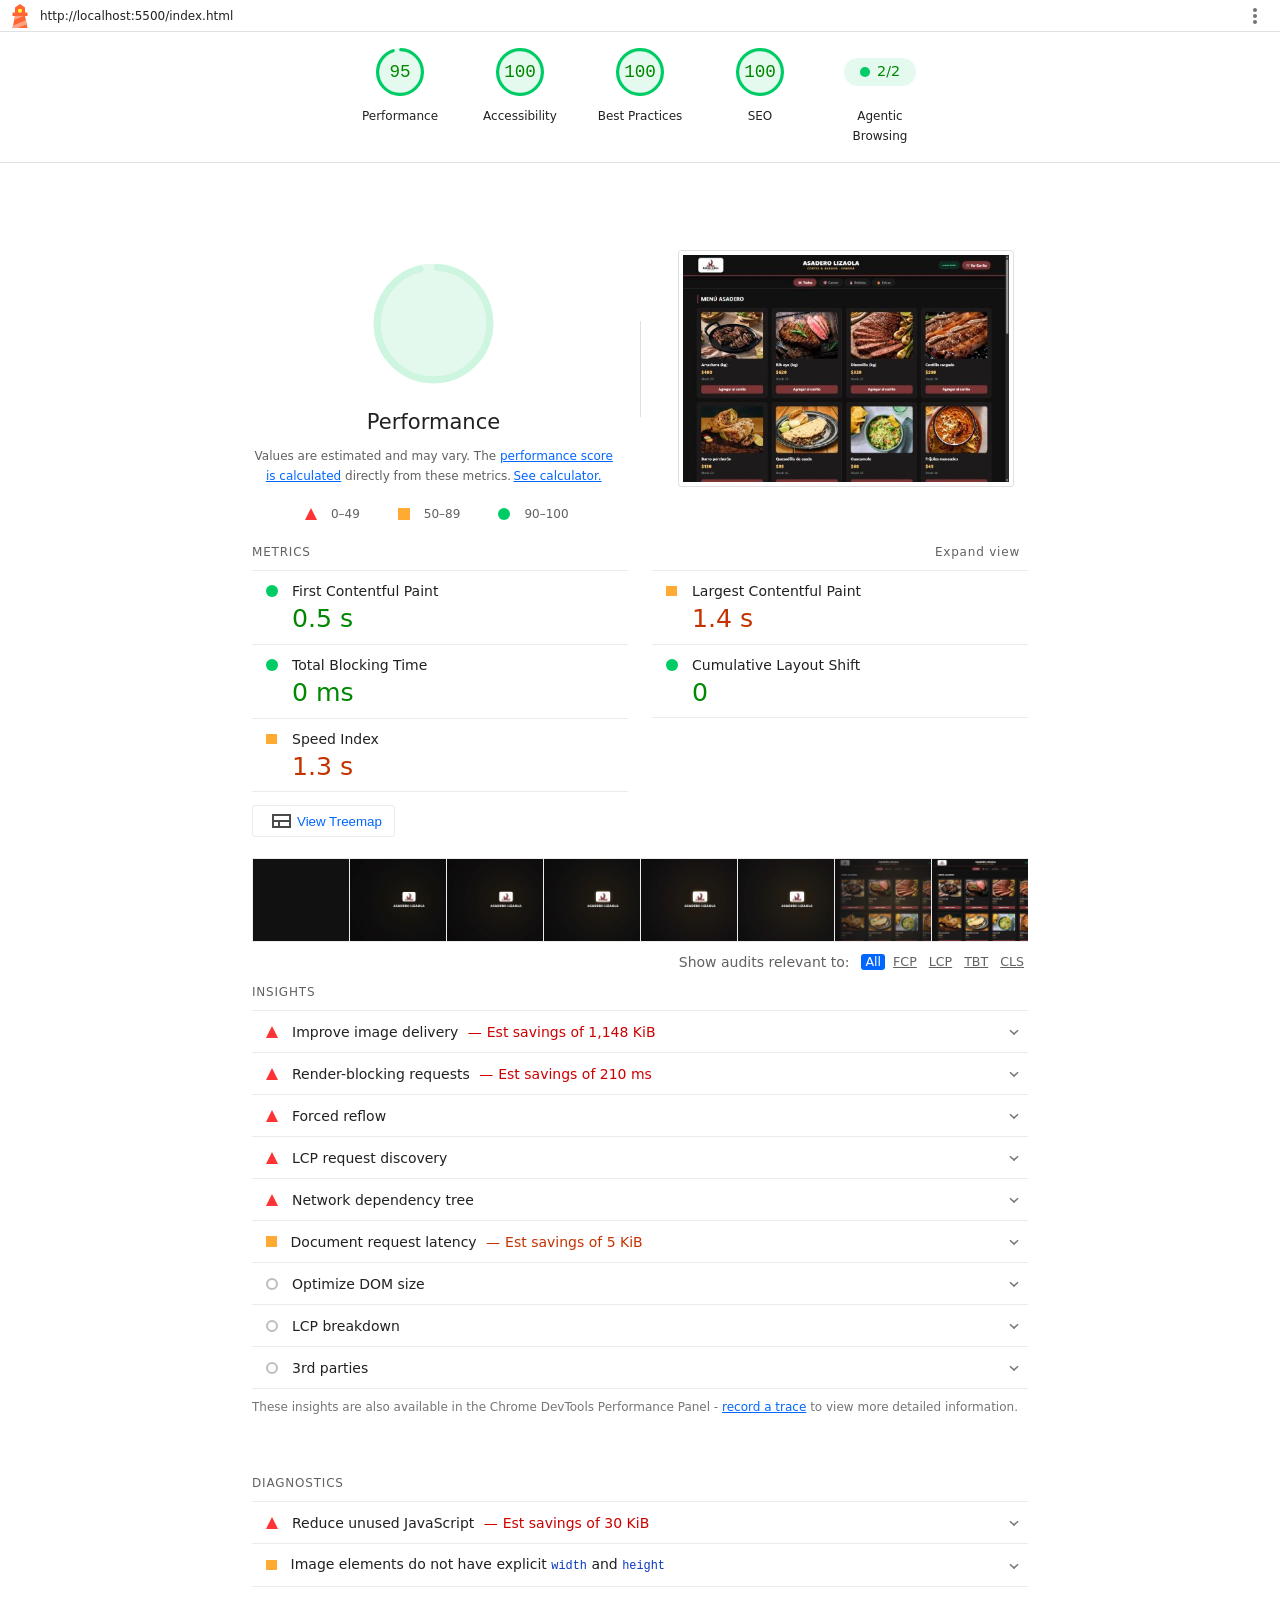
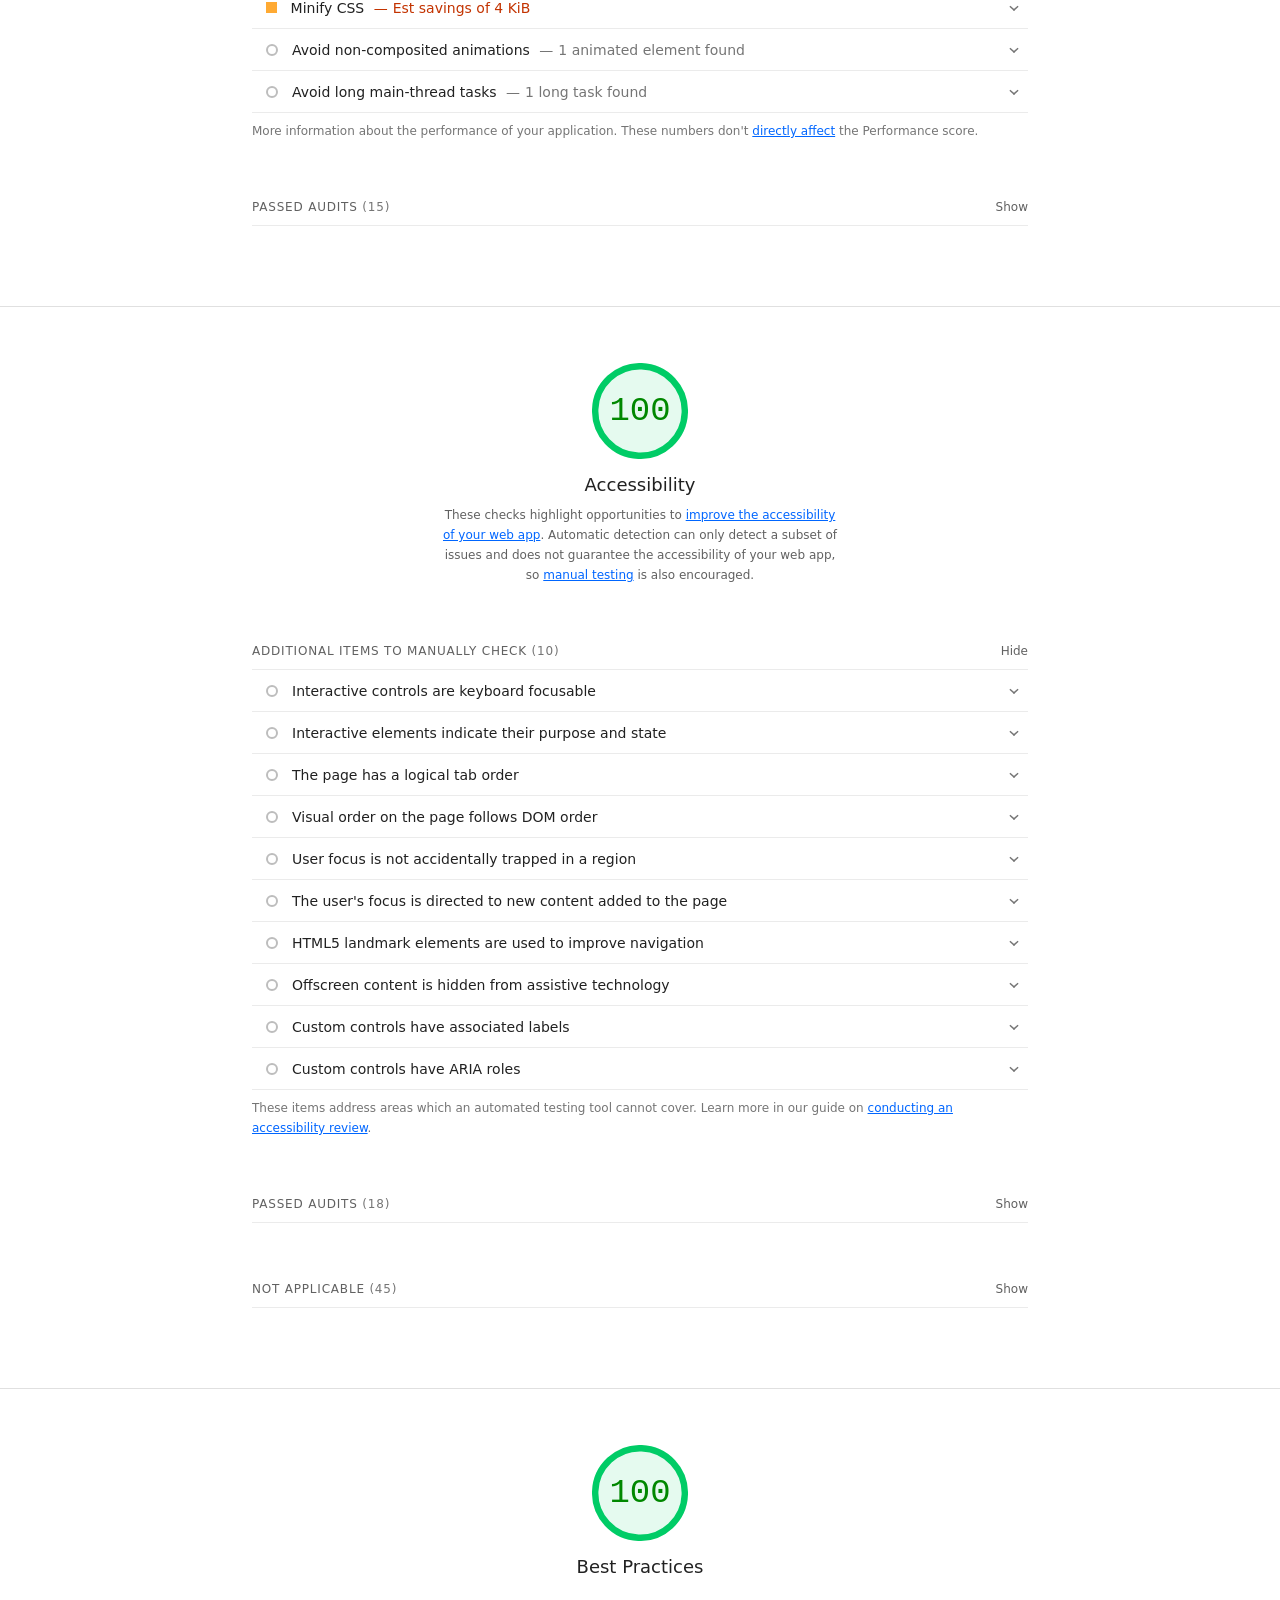
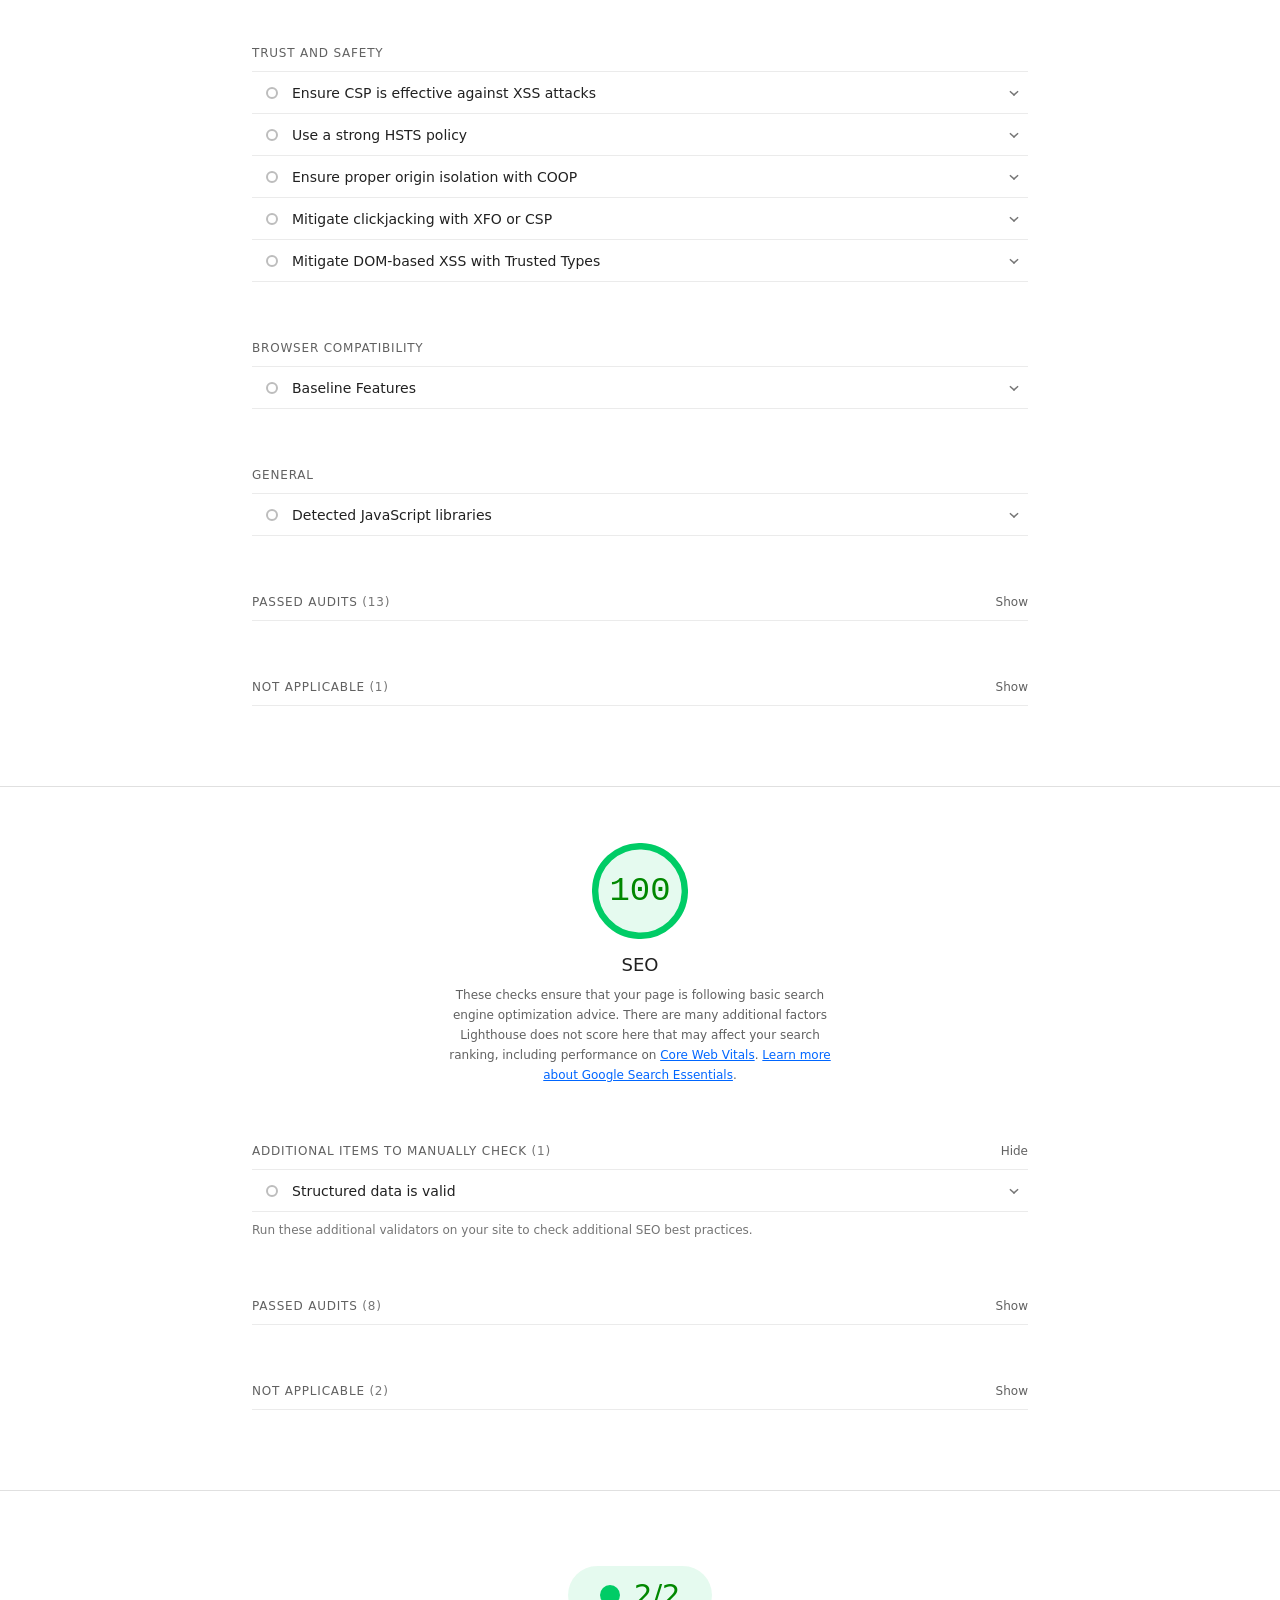
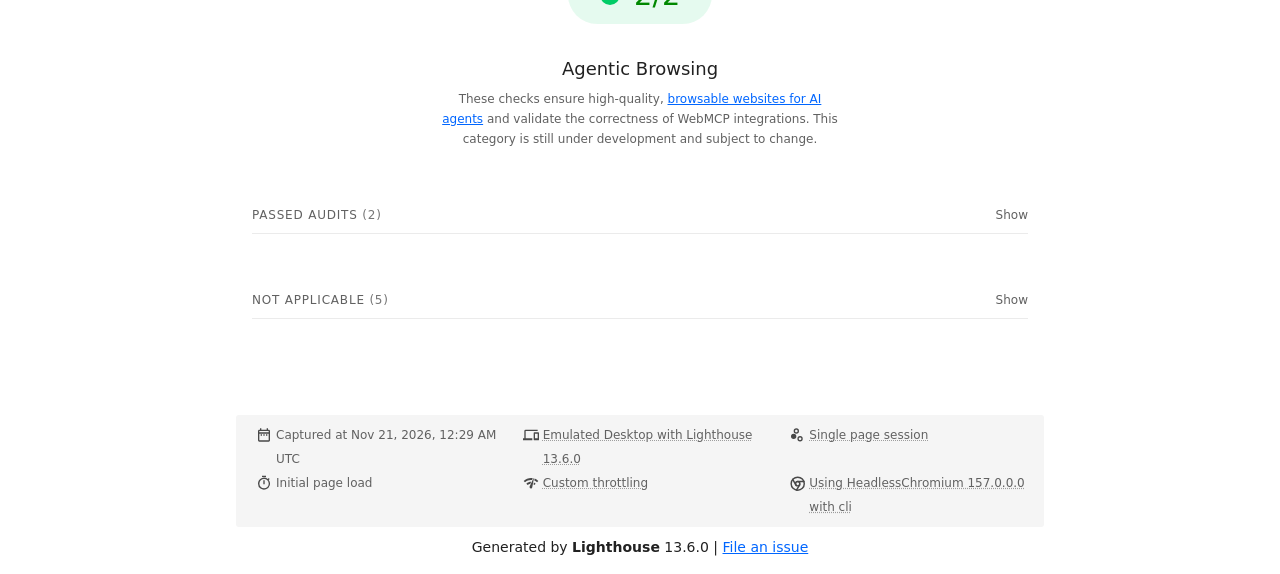
==== commit f1803ec5: "PARTE 1 RECUPERACION AVANCE 4 U2 - LIZAOLA NAVARRO CESAR ALBERTO" ====
--- a/docs/lighthouse-escritorio.html
+++ b/docs/lighthouse-escritorio.html
@@ -17,7 +17,7 @@
 
   <div id="lh-log"></div>
 
-  <script>window.__LIGHTHOUSE_JSON__ = {"lighthouseVersion":"13.6.0","requestedUrl":"https://cesarlizaola.github.io/asadero-lizaola-pwa-lnca/","mainDocumentUrl":"https://cesarlizaola.github.io/asadero-lizaola-pwa-lnca/","finalDisplayedUrl":"https://cesarlizaola.github.io/asadero-lizaola-pwa-lnca/","finalUrl":"https://cesarlizaola.github.io/asadero-lizaola-pwa-lnca/","fetchTime":"2026-10-30T09:12:53.858Z","gatherMode":"navigation","runtimeError":{"code":"ERRORED_DOCUMENT_REQUEST","message":"Lighthouse was unable to reliably load the page you requested. Make sure you are testing the correct URL and that the server is properly responding to all requests. (Status code: 404)","errorStack":"LighthouseError: ERRORED_DOCUMENT_REQUEST\n    at getNetworkError (file:///C:/Users/cesar/AppData/Local/npm-cache/_npx/0f94ee7615faf582/node_modules/lighthouse/core/lib/navigation-error.js:61:14)\n    at getPageLoadError (file:///C:/Users/cesar/AppData/Local/npm-cache/_npx/0f94ee7615faf582/node_modules/lighthouse/core/lib/navigation-error.js:165:24)\n    at _computeNavigationResult (file:///C:/Users/cesar/AppData/Local/npm-cache/_npx/0f94ee7615faf582/node_modules/lighthouse/core/gather/navigation-runner.js:148:7)\n    at async gatherFn (file:///C:/Users/cesar/AppData/Local/npm-cache/_npx/0f94ee7615faf582/node_modules/lighthouse/core/gather/navigation-runner.js:300:23)\n    at async Runner.gather (file:///C:/Users/cesar/AppData/Local/npm-cache/_npx/0f94ee7615faf582/node_modules/lighthouse/core/runner.js:237:25)\n    at async navigationGather (file:///C:/Users/cesar/AppData/Local/npm-cache/_npx/0f94ee7615faf582/node_modules/lighthouse/core/gather/navigation-runner.js:306:21)\n    at async navigation (file:///C:/Users/cesar/AppData/Local/npm-cache/_npx/0f94ee7615faf582/node_modules/lighthouse/core/index.js:58:24)\n    at async runLighthouse (file:///C:/Users/cesar/AppData/Local/npm-cache/_npx/0f94ee7615faf582/node_modules/lighthouse/cli/run.js:237:30)\n    at async file:///C:/Users/cesar/AppData/Local/npm-cache/_npx/0f94ee7615faf582/node_modules/lighthouse/cli/index.js:10:1","artifactKey":"PageLoadError"},"runWarnings":["Lighthouse was unable to reliably load the page you requested. Make sure you are testing the correct URL and that the server is properly responding to all requests. (Status code: 404)"],"userAgent":"Mozilla/5.0 (Windows NT 10.0; Win64; x64) AppleWebKit/537.36 (KHTML, like Gecko) Chrome/156.0.0.0 Safari/537.36","environment":{"hostUserAgent":"Mozilla/5.0 (Windows NT 10.0; Win64; x64) AppleWebKit/537.36 (KHTML, like Gecko) Chrome/156.0.0.0 Safari/537.36","benchmarkIndex":3079.5,"credits":{}},"audits":{"is-on-https":{"id":"is-on-https","title":"Uses HTTPS","description":"All sites should be protected with HTTPS, even ones that don't handle sensitive data. This includes avoiding [mixed content](https://developers.google.com/web/fundamentals/security/prevent-mixed-content/what-is-mixed-content), where some resources are loaded over HTTP despite the initial request being served over HTTPS. HTTPS prevents intruders from tampering with or passively listening in on the communications between your app and your users, and is a prerequisite for HTTP/2 and many new web platform APIs. [Learn more about HTTPS](https://developer.chrome.com/docs/lighthouse/pwa/is-on-https/).","score":null,"scoreDisplayMode":"error","errorMessage":"Lighthouse was unable to reliably load the page you requested. Make sure you are testing the correct URL and that the server is properly responding to all requests. (Status code: 404)","errorStack":"LighthouseError: ERRORED_DOCUMENT_REQUEST\n    at getNetworkError (file:///C:/Users/cesar/AppData/Local/npm-cache/_npx/0f94ee7615faf582/node_modules/lighthouse/core/lib/navigation-error.js:61:14)\n    at getPageLoadError (file:///C:/Users/cesar/AppData/Local/npm-cache/_npx/0f94ee7615faf582/node_modules/lighthouse/core/lib/navigation-error.js:165:24)\n    at _computeNavigationResult (file:///C:/Users/cesar/AppData/Local/npm-cache/_npx/0f94ee7615faf582/node_modules/lighthouse/core/gather/navigation-runner.js:148:7)\n    at async gatherFn (file:///C:/Users/cesar/AppData/Local/npm-cache/_npx/0f94ee7615faf582/node_modules/lighthouse/core/gather/navigation-runner.js:300:23)\n    at async Runner.gather (file:///C:/Users/cesar/AppData/Local/npm-cache/_npx/0f94ee7615faf582/node_modules/lighthouse/core/runner.js:237:25)\n    at async navigationGather (file:///C:/Users/cesar/AppData/Local/npm-cache/_npx/0f94ee7615faf582/node_modules/lighthouse/core/gather/navigation-runner.js:306:21)\n    at async navigation (file:///C:/Users/cesar/AppData/Local/npm-cache/_npx/0f94ee7615faf582/node_modules/lighthouse/core/index.js:58:24)\n    at async runLighthouse (file:///C:/Users/cesar/AppData/Local/npm-cache/_npx/0f94ee7615faf582/node_modules/lighthouse/cli/run.js:237:30)\n    at async file:///C:/Users/cesar/AppData/Local/npm-cache/_npx/0f94ee7615faf582/node_modules/lighthouse/cli/index.js:10:1"},"redirects-http":{"id":"redirects-http","title":"Redirects HTTP traffic to HTTPS","description":"Make sure that you redirect all HTTP traffic to HTTPS in order to enable secure web features for all your users. [Learn more](https://developer.chrome.com/docs/lighthouse/pwa/redirects-http/).","score":null,"scoreDisplayMode":"error","errorMessage":"Lighthouse was unable to reliably load the page you requested. Make sure you are testing the correct URL and that the server is properly responding to all requests. (Status code: 404)","errorStack":"LighthouseError: ERRORED_DOCUMENT_REQUEST\n    at getNetworkError (file:///C:/Users/cesar/AppData/Local/npm-cache/_npx/0f94ee7615faf582/node_modules/lighthouse/core/lib/navigation-error.js:61:14)\n    at getPageLoadError (file:///C:/Users/cesar/AppData/Local/npm-cache/_npx/0f94ee7615faf582/node_modules/lighthouse/core/lib/navigation-error.js:165:24)\n    at _computeNavigationResult (file:///C:/Users/cesar/AppData/Local/npm-cache/_npx/0f94ee7615faf582/node_modules/lighthouse/core/gather/navigation-runner.js:148:7)\n    at async gatherFn (file:///C:/Users/cesar/AppData/Local/npm-cache/_npx/0f94ee7615faf582/node_modules/lighthouse/core/gather/navigation-runner.js:300:23)\n    at async Runner.gather (file:///C:/Users/cesar/AppData/Local/npm-cache/_npx/0f94ee7615faf582/node_modules/lighthouse/core/runner.js:237:25)\n    at async navigationGather (file:///C:/Users/cesar/AppData/Local/npm-cache/_npx/0f94ee7615faf582/node_modules/lighthouse/core/gather/navigation-runner.js:306:21)\n    at async navigation (file:///C:/Users/cesar/AppData/Local/npm-cache/_npx/0f94ee7615faf582/node_modules/lighthouse/core/index.js:58:24)\n    at async runLighthouse (file:///C:/Users/cesar/AppData/Local/npm-cache/_npx/0f94ee7615faf582/node_modules/lighthouse/cli/run.js:237:30)\n    at async file:///C:/Users/cesar/AppData/Local/npm-cache/_npx/0f94ee7615faf582/node_modules/lighthouse/cli/index.js:10:1"},"first-contentful-paint":{"id":"first-contentful-paint","title":"First Contentful Paint","description":"First Contentful Paint marks the time at which the first text or image is painted. [Learn more about the First Contentful Paint metric](https://developer.chrome.com/docs/lighthouse/performance/first-contentful-paint/).","score":null,"scoreDisplayMode":"error","errorMessage":"Lighthouse was unable to reliably load the page you requested. Make sure you are testing the correct URL and that the server is properly responding to all requests. (Status code: 404)","errorStack":"LighthouseError: ERRORED_DOCUMENT_REQUEST\n    at getNetworkError (file:///C:/Users/cesar/AppData/Local/npm-cache/_npx/0f94ee7615faf582/node_modules/lighthouse/core/lib/navigation-error.js:61:14)\n    at getPageLoadError (file:///C:/Users/cesar/AppData/Local/npm-cache/_npx/0f94ee7615faf582/node_modules/lighthouse/core/lib/navigation-error.js:165:24)\n    at _computeNavigationResult (file:///C:/Users/cesar/AppData/Local/npm-cache/_npx/0f94ee7615faf582/node_modules/lighthouse/core/gather/navigation-runner.js:148:7)\n    at async gatherFn (file:///C:/Users/cesar/AppData/Local/npm-cache/_npx/0f94ee7615faf582/node_modules/lighthouse/core/gather/navigation-runner.js:300:23)\n    at async Runner.gather (file:///C:/Users/cesar/AppData/Local/npm-cache/_npx/0f94ee7615faf582/node_modules/lighthouse/core/runner.js:237:25)\n    at async navigationGather (file:///C:/Users/cesar/AppData/Local/npm-cache/_npx/0f94ee7615faf582/node_modules/lighthouse/core/gather/navigation-runner.js:306:21)\n    at async navigation (file:///C:/Users/cesar/AppData/Local/npm-cache/_npx/0f94ee7615faf582/node_modules/lighthouse/core/index.js:58:24)\n    at async runLighthouse (file:///C:/Users/cesar/AppData/Local/npm-cache/_npx/0f94ee7615faf582/node_modules/lighthouse/cli/run.js:237:30)\n    at async file:///C:/Users/cesar/AppData/Local/npm-cache/_npx/0f94ee7615faf582/node_modules/lighthouse/cli/index.js:10:1"},"largest-contentful-paint":{"id":"largest-contentful-paint","title":"Largest Contentful Paint","description":"Largest Contentful Paint marks the time at which the largest text or image is painted. [Learn more about the Largest Contentful Paint metric](https://developer.chrome.com/docs/lighthouse/performance/lighthouse-largest-contentful-paint/)","score":null,"scoreDisplayMode":"error","errorMessage":"Lighthouse was unable to reliably load the page you requested. Make sure you are testing the correct URL and that the server is properly responding to all requests. (Status code: 404)","errorStack":"LighthouseError: ERRORED_DOCUMENT_REQUEST\n    at getNetworkError (file:///C:/Users/cesar/AppData/Local/npm-cache/_npx/0f94ee7615faf582/node_modules/lighthouse/core/lib/navigation-error.js:61:14)\n    at getPageLoadError (file:///C:/Users/cesar/AppData/Local/npm-cache/_npx/0f94ee7615faf582/node_modules/lighthouse/core/lib/navigation-error.js:165:24)\n    at _computeNavigationResult (file:///C:/Users/cesar/AppData/Local/npm-cache/_npx/0f94ee7615faf582/node_modules/lighthouse/core/gather/navigation-runner.js:148:7)\n    at async gatherFn (file:///C:/Users/cesar/AppData/Local/npm-cache/_npx/0f94ee7615faf582/node_modules/lighthouse/core/gather/navigation-runner.js:300:23)\n    at async Runner.gather (file:///C:/Users/cesar/AppData/Local/npm-cache/_npx/0f94ee7615faf582/node_modules/lighthouse/core/runner.js:237:25)\n    at async navigationGather (file:///C:/Users/cesar/AppData/Local/npm-cache/_npx/0f94ee7615faf582/node_modules/lighthouse/core/gather/navigation-runner.js:306:21)\n    at async navigation (file:///C:/Users/cesar/AppData/Local/npm-cache/_npx/0f94ee7615faf582/node_modules/lighthouse/core/index.js:58:24)\n    at async runLighthouse (file:///C:/Users/cesar/AppData/Local/npm-cache/_npx/0f94ee7615faf582/node_modules/lighthouse/cli/run.js:237:30)\n    at async file:///C:/Users/cesar/AppData/Local/npm-cache/_npx/0f94ee7615faf582/node_modules/lighthouse/cli/index.js:10:1"},"speed-index":{"id":"speed-index","title":"Speed Index","description":"Speed Index shows how quickly the contents of a page are visibly populated. [Learn more about the Speed Index metric](https://developer.chrome.com/docs/lighthouse/performance/speed-index/).","score":null,"scoreDisplayMode":"error","errorMessage":"Lighthouse was unable to reliably load the page you requested. Make sure you are testing the correct URL and that the server is properly responding to all requests. (Status code: 404)","errorStack":"LighthouseError: ERRORED_DOCUMENT_REQUEST\n    at getNetworkError (file:///C:/Users/cesar/AppData/Local/npm-cache/_npx/0f94ee7615faf582/node_modules/lighthouse/core/lib/navigation-error.js:61:14)\n    at getPageLoadError (file:///C:/Users/cesar/AppData/Local/npm-cache/_npx/0f94ee7615faf582/node_modules/lighthouse/core/lib/navigation-error.js:165:24)\n    at _computeNavigationResult (file:///C:/Users/cesar/AppData/Local/npm-cache/_npx/0f94ee7615faf582/node_modules/lighthouse/core/gather/navigation-runner.js:148:7)\n    at async gatherFn (file:///C:/Users/cesar/AppData/Local/npm-cache/_npx/0f94ee7615faf582/node_modules/lighthouse/core/gather/navigation-runner.js:300:23)\n    at async Runner.gather (file:///C:/Users/cesar/AppData/Local/npm-cache/_npx/0f94ee7615faf582/node_modules/lighthouse/core/runner.js:237:25)\n    at async navigationGather (file:///C:/Users/cesar/AppData/Local/npm-cache/_npx/0f94ee7615faf582/node_modules/lighthouse/core/gather/navigation-runner.js:306:21)\n    at async navigation (file:///C:/Users/cesar/AppData/Local/npm-cache/_npx/0f94ee7615faf582/node_modules/lighthouse/core/index.js:58:24)\n    at async runLighthouse (file:///C:/Users/cesar/AppData/Local/npm-cache/_npx/0f94ee7615faf582/node_modules/lighthouse/cli/run.js:237:30)\n    at async file:///C:/Users/cesar/AppData/Local/npm-cache/_npx/0f94ee7615faf582/node_modules/lighthouse/cli/index.js:10:1"},"screenshot-thumbnails":{"id":"screenshot-thumbnails","title":"Screenshot Thumbnails","description":"This is what the load of your site looked like.","score":null,"scoreDisplayMode":"error","errorMessage":"Lighthouse was unable to reliably load the page you requested. Make sure you are testing the correct URL and that the server is properly responding to all requests. (Status code: 404)","errorStack":"LighthouseError: ERRORED_DOCUMENT_REQUEST\n    at getNetworkError (file:///C:/Users/cesar/AppData/Local/npm-cache/_npx/0f94ee7615faf582/node_modules/lighthouse/core/lib/navigation-error.js:61:14)\n    at getPageLoadError (file:///C:/Users/cesar/AppData/Local/npm-cache/_npx/0f94ee7615faf582/node_modules/lighthouse/core/lib/navigation-error.js:165:24)\n    at _computeNavigationResult (file:///C:/Users/cesar/AppData/Local/npm-cache/_npx/0f94ee7615faf582/node_modules/lighthouse/core/gather/navigation-runner.js:148:7)\n    at async gatherFn (file:///C:/Users/cesar/AppData/Local/npm-cache/_npx/0f94ee7615faf582/node_modules/lighthouse/core/gather/navigation-runner.js:300:23)\n    at async Runner.gather (file:///C:/Users/cesar/AppData/Local/npm-cache/_npx/0f94ee7615faf582/node_modules/lighthouse/core/runner.js:237:25)\n    at async navigationGather (file:///C:/Users/cesar/AppData/Local/npm-cache/_npx/0f94ee7615faf582/node_modules/lighthouse/core/gather/navigation-runner.js:306:21)\n    at async navigation (file:///C:/Users/cesar/AppData/Local/npm-cache/_npx/0f94ee7615faf582/node_modules/lighthouse/core/index.js:58:24)\n    at async runLighthouse (file:///C:/Users/cesar/AppData/Local/npm-cache/_npx/0f94ee7615faf582/node_modules/lighthouse/cli/run.js:237:30)\n    at async file:///C:/Users/cesar/AppData/Local/npm-cache/_npx/0f94ee7615faf582/node_modules/lighthouse/cli/index.js:10:1"},"final-screenshot":{"id":"final-screenshot","title":"Final Screenshot","description":"The last screenshot captured of the pageload.","score":null,"scoreDisplayMode":"error","errorMessage":"Lighthouse was unable to reliably load the page you requested. Make sure you are testing the correct URL and that the server is properly responding to all requests. (Status code: 404)","errorStack":"LighthouseError: ERRORED_DOCUMENT_REQUEST\n    at getNetworkError (file:///C:/Users/cesar/AppData/Local/npm-cache/_npx/0f94ee7615faf582/node_modules/lighthouse/core/lib/navigation-error.js:61:14)\n    at getPageLoadError (file:///C:/Users/cesar/AppData/Local/npm-cache/_npx/0f94ee7615faf582/node_modules/lighthouse/core/lib/navigation-error.js:165:24)\n    at _computeNavigationResult (file:///C:/Users/cesar/AppData/Local/npm-cache/_npx/0f94ee7615faf582/node_modules/lighthouse/core/gather/navigation-runner.js:148:7)\n    at async gatherFn (file:///C:/Users/cesar/AppData/Local/npm-cache/_npx/0f94ee7615faf582/node_modules/lighthouse/core/gather/navigation-runner.js:300:23)\n    at async Runner.gather (file:///C:/Users/cesar/AppData/Local/npm-cache/_npx/0f94ee7615faf582/node_modules/lighthouse/core/runner.js:237:25)\n    at async navigationGather (file:///C:/Users/cesar/AppData/Local/npm-cache/_npx/0f94ee7615faf582/node_modules/lighthouse/core/gather/navigation-runner.js:306:21)\n    at async navigation (file:///C:/Users/cesar/AppData/Local/npm-cache/_npx/0f94ee7615faf582/node_modules/lighthouse/core/index.js:58:24)\n    at async runLighthouse (file:///C:/Users/cesar/AppData/Local/npm-cache/_npx/0f94ee7615faf582/node_modules/lighthouse/cli/run.js:237:30)\n    at async file:///C:/Users/cesar/AppData/Local/npm-cache/_npx/0f94ee7615faf582/node_modules/lighthouse/cli/index.js:10:1"},"total-blocking-time":{"id":"total-blocking-time","title":"Total Blocking Time","description":"Sum of all time periods between FCP and Time to Interactive, when task length exceeded 50ms, expressed in milliseconds. [Learn more about the Total Blocking Time metric](https://developer.chrome.com/docs/lighthouse/performance/lighthouse-total-blocking-time/).","score":null,"scoreDisplayMode":"error","errorMessage":"Lighthouse was unable to reliably load the page you requested. Make sure you are testing the correct URL and that the server is properly responding to all requests. (Status code: 404)","errorStack":"LighthouseError: ERRORED_DOCUMENT_REQUEST\n    at getNetworkError (file:///C:/Users/cesar/AppData/Local/npm-cache/_npx/0f94ee7615faf582/node_modules/lighthouse/core/lib/navigation-error.js:61:14)\n    at getPageLoadError (file:///C:/Users/cesar/AppData/Local/npm-cache/_npx/0f94ee7615faf582/node_modules/lighthouse/core/lib/navigation-error.js:165:24)\n    at _computeNavigationResult (file:///C:/Users/cesar/AppData/Local/npm-cache/_npx/0f94ee7615faf582/node_modules/lighthouse/core/gather/navigation-runner.js:148:7)\n    at async gatherFn (file:///C:/Users/cesar/AppData/Local/npm-cache/_npx/0f94ee7615faf582/node_modules/lighthouse/core/gather/navigation-runner.js:300:23)\n    at async Runner.gather (file:///C:/Users/cesar/AppData/Local/npm-cache/_npx/0f94ee7615faf582/node_modules/lighthouse/core/runner.js:237:25)\n    at async navigationGather (file:///C:/Users/cesar/AppData/Local/npm-cache/_npx/0f94ee7615faf582/node_modules/lighthouse/core/gather/navigation-runner.js:306:21)\n    at async navigation (file:///C:/Users/cesar/AppData/Local/npm-cache/_npx/0f94ee7615faf582/node_modules/lighthouse/core/index.js:58:24)\n    at async runLighthouse (file:///C:/Users/cesar/AppData/Local/npm-cache/_npx/0f94ee7615faf582/node_modules/lighthouse/cli/run.js:237:30)\n    at async file:///C:/Users/cesar/AppData/Local/npm-cache/_npx/0f94ee7615faf582/node_modules/lighthouse/cli/index.js:10:1"},"max-potential-fid":{"id":"max-potential-fid","title":"Max Potential First Input Delay","description":"The maximum potential First Input Delay that your users could experience is the duration of the longest task. [Learn more about the Maximum Potential First Input Delay metric](https://developer.chrome.com/docs/lighthouse/performance/lighthouse-max-potential-fid/).","score":null,"scoreDisplayMode":"error","errorMessage":"Lighthouse was unable to reliably load the page you requested. Make sure you are testing the correct URL and that the server is properly responding to all requests. (Status code: 404)","errorStack":"LighthouseError: ERRORED_DOCUMENT_REQUEST\n    at getNetworkError (file:///C:/Users/cesar/AppData/Local/npm-cache/_npx/0f94ee7615faf582/node_modules/lighthouse/core/lib/navigation-error.js:61:14)\n    at getPageLoadError (file:///C:/Users/cesar/AppData/Local/npm-cache/_npx/0f94ee7615faf582/node_modules/lighthouse/core/lib/navigation-error.js:165:24)\n    at _computeNavigationResult (file:///C:/Users/cesar/AppData/Local/npm-cache/_npx/0f94ee7615faf582/node_modules/lighthouse/core/gather/navigation-runner.js:148:7)\n    at async gatherFn (file:///C:/Users/cesar/AppData/Local/npm-cache/_npx/0f94ee7615faf582/node_modules/lighthouse/core/gather/navigation-runner.js:300:23)\n    at async Runner.gather (file:///C:/Users/cesar/AppData/Local/npm-cache/_npx/0f94ee7615faf582/node_modules/lighthouse/core/runner.js:237:25)\n    at async navigationGather (file:///C:/Users/cesar/AppData/Local/npm-cache/_npx/0f94ee7615faf582/node_modules/lighthouse/core/gather/navigation-runner.js:306:21)\n    at async navigation (file:///C:/Users/cesar/AppData/Local/npm-cache/_npx/0f94ee7615faf582/node_modules/lighthouse/core/index.js:58:24)\n    at async runLighthouse (file:///C:/Users/cesar/AppData/Local/npm-cache/_npx/0f94ee7615faf582/node_modules/lighthouse/cli/run.js:237:30)\n    at async file:///C:/Users/cesar/AppData/Local/npm-cache/_npx/0f94ee7615faf582/node_modules/lighthouse/cli/index.js:10:1"},"cumulative-layout-shift":{"id":"cumulative-layout-shift","title":"Cumulative Layout Shift","description":"Cumulative Layout Shift measures the movement of visible elements within the viewport. [Learn more about the Cumulative Layout Shift metric](https://web.dev/articles/cls).","score":null,"scoreDisplayMode":"error","errorMessage":"Lighthouse was unable to reliably load the page you requested. Make sure you are testing the correct URL and that the server is properly responding to all requests. (Status code: 404)","errorStack":"LighthouseError: ERRORED_DOCUMENT_REQUEST\n    at getNetworkError (file:///C:/Users/cesar/AppData/Local/npm-cache/_npx/0f94ee7615faf582/node_modules/lighthouse/core/lib/navigation-error.js:61:14)\n    at getPageLoadError (file:///C:/Users/cesar/AppData/Local/npm-cache/_npx/0f94ee7615faf582/node_modules/lighthouse/core/lib/navigation-error.js:165:24)\n    at _computeNavigationResult (file:///C:/Users/cesar/AppData/Local/npm-cache/_npx/0f94ee7615faf582/node_modules/lighthouse/core/gather/navigation-runner.js:148:7)\n    at async gatherFn (file:///C:/Users/cesar/AppData/Local/npm-cache/_npx/0f94ee7615faf582/node_modules/lighthouse/core/gather/navigation-runner.js:300:23)\n    at async Runner.gather (file:///C:/Users/cesar/AppData/Local/npm-cache/_npx/0f94ee7615faf582/node_modules/lighthouse/core/runner.js:237:25)\n    at async navigationGather (file:///C:/Users/cesar/AppData/Local/npm-cache/_npx/0f94ee7615faf582/node_modules/lighthouse/core/gather/navigation-runner.js:306:21)\n    at async navigation (file:///C:/Users/cesar/AppData/Local/npm-cache/_npx/0f94ee7615faf582/node_modules/lighthouse/core/index.js:58:24)\n    at async runLighthouse (file:///C:/Users/cesar/AppData/Local/npm-cache/_npx/0f94ee7615faf582/node_modules/lighthouse/cli/run.js:237:30)\n    at async file:///C:/Users/cesar/AppData/Local/npm-cache/_npx/0f94ee7615faf582/node_modules/lighthouse/cli/index.js:10:1"},"errors-in-console":{"id":"errors-in-console","title":"No browser errors logged to the console","description":"Errors logged to the console indicate unresolved problems. They can come from network request failures and other browser concerns. [Learn more about this errors in console diagnostic audit](https://developer.chrome.com/docs/lighthouse/best-practices/errors-in-console/)","score":null,"scoreDisplayMode":"error","errorMessage":"Lighthouse was unable to reliably load the page you requested. Make sure you are testing the correct URL and that the server is properly responding to all requests. (Status code: 404)","errorStack":"LighthouseError: ERRORED_DOCUMENT_REQUEST\n    at getNetworkError (file:///C:/Users/cesar/AppData/Local/npm-cache/_npx/0f94ee7615faf582/node_modules/lighthouse/core/lib/navigation-error.js:61:14)\n    at getPageLoadError (file:///C:/Users/cesar/AppData/Local/npm-cache/_npx/0f94ee7615faf582/node_modules/lighthouse/core/lib/navigation-error.js:165:24)\n    at _computeNavigationResult (file:///C:/Users/cesar/AppData/Local/npm-cache/_npx/0f94ee7615faf582/node_modules/lighthouse/core/gather/navigation-runner.js:148:7)\n    at async gatherFn (file:///C:/Users/cesar/AppData/Local/npm-cache/_npx/0f94ee7615faf582/node_modules/lighthouse/core/gather/navigation-runner.js:300:23)\n    at async Runner.gather (file:///C:/Users/cesar/AppData/Local/npm-cache/_npx/0f94ee7615faf582/node_modules/lighthouse/core/runner.js:237:25)\n    at async navigationGather (file:///C:/Users/cesar/AppData/Local/npm-cache/_npx/0f94ee7615faf582/node_modules/lighthouse/core/gather/navigation-runner.js:306:21)\n    at async navigation (file:///C:/Users/cesar/AppData/Local/npm-cache/_npx/0f94ee7615faf582/node_modules/lighthouse/core/index.js:58:24)\n    at async runLighthouse (file:///C:/Users/cesar/AppData/Local/npm-cache/_npx/0f94ee7615faf582/node_modules/lighthouse/cli/run.js:237:30)\n    at async file:///C:/Users/cesar/AppData/Local/npm-cache/_npx/0f94ee7615faf582/node_modules/lighthouse/cli/index.js:10:1"},"server-response-time":{"id":"server-response-time","title":"Initial server response time was short","description":"Keep the server response time for the main document short because all other requests depend on it. [Learn more about the Time to First Byte metric](https://developer.chrome.com/docs/lighthouse/performance/time-to-first-byte/).","score":null,"scoreDisplayMode":"error","errorMessage":"Lighthouse was unable to reliably load the page you requested. Make sure you are testing the correct URL and that the server is properly responding to all requests. (Status code: 404)","errorStack":"LighthouseError: ERRORED_DOCUMENT_REQUEST\n    at getNetworkError (file:///C:/Users/cesar/AppData/Local/npm-cache/_npx/0f94ee7615faf582/node_modules/lighthouse/core/lib/navigation-error.js:61:14)\n    at getPageLoadError (file:///C:/Users/cesar/AppData/Local/npm-cache/_npx/0f94ee7615faf582/node_modules/lighthouse/core/lib/navigation-error.js:165:24)\n    at _computeNavigationResult (file:///C:/Users/cesar/AppData/Local/npm-cache/_npx/0f94ee7615faf582/node_modules/lighthouse/core/gather/navigation-runner.js:148:7)\n    at async gatherFn (file:///C:/Users/cesar/AppData/Local/npm-cache/_npx/0f94ee7615faf582/node_modules/lighthouse/core/gather/navigation-runner.js:300:23)\n    at async Runner.gather (file:///C:/Users/cesar/AppData/Local/npm-cache/_npx/0f94ee7615faf582/node_modules/lighthouse/core/runner.js:237:25)\n    at async navigationGather (file:///C:/Users/cesar/AppData/Local/npm-cache/_npx/0f94ee7615faf582/node_modules/lighthouse/core/gather/navigation-runner.js:306:21)\n    at async navigation (file:///C:/Users/cesar/AppData/Local/npm-cache/_npx/0f94ee7615faf582/node_modules/lighthouse/core/index.js:58:24)\n    at async runLighthouse (file:///C:/Users/cesar/AppData/Local/npm-cache/_npx/0f94ee7615faf582/node_modules/lighthouse/cli/run.js:237:30)\n    at async file:///C:/Users/cesar/AppData/Local/npm-cache/_npx/0f94ee7615faf582/node_modules/lighthouse/cli/index.js:10:1","guidanceLevel":1},"interactive":{"id":"interactive","title":"Time to Interactive","description":"Time to Interactive is the amount of time it takes for the page to become fully interactive. [Learn more about the Time to Interactive metric](https://developer.chrome.com/docs/lighthouse/performance/interactive/).","score":null,"scoreDisplayMode":"error","errorMessage":"Lighthouse was unable to reliably load the page you requested. Make sure you are testing the correct URL and that the server is properly responding to all requests. (Status code: 404)","errorStack":"LighthouseError: ERRORED_DOCUMENT_REQUEST\n    at getNetworkError (file:///C:/Users/cesar/AppData/Local/npm-cache/_npx/0f94ee7615faf582/node_modules/lighthouse/core/lib/navigation-error.js:61:14)\n    at getPageLoadError (file:///C:/Users/cesar/AppData/Local/npm-cache/_npx/0f94ee7615faf582/node_modules/lighthouse/core/lib/navigation-error.js:165:24)\n    at _computeNavigationResult (file:///C:/Users/cesar/AppData/Local/npm-cache/_npx/0f94ee7615faf582/node_modules/lighthouse/core/gather/navigation-runner.js:148:7)\n    at async gatherFn (file:///C:/Users/cesar/AppData/Local/npm-cache/_npx/0f94ee7615faf582/node_modules/lighthouse/core/gather/navigation-runner.js:300:23)\n    at async Runner.gather (file:///C:/Users/cesar/AppData/Local/npm-cache/_npx/0f94ee7615faf582/node_modules/lighthouse/core/runner.js:237:25)\n    at async navigationGather (file:///C:/Users/cesar/AppData/Local/npm-cache/_npx/0f94ee7615faf582/node_modules/lighthouse/core/gather/navigation-runner.js:306:21)\n    at async navigation (file:///C:/Users/cesar/AppData/Local/npm-cache/_npx/0f94ee7615faf582/node_modules/lighthouse/core/index.js:58:24)\n    at async runLighthouse (file:///C:/Users/cesar/AppData/Local/npm-cache/_npx/0f94ee7615faf582/node_modules/lighthouse/cli/run.js:237:30)\n    at async file:///C:/Users/cesar/AppData/Local/npm-cache/_npx/0f94ee7615faf582/node_modules/lighthouse/cli/index.js:10:1"},"user-timings":{"id":"user-timings","title":"User Timing marks and measures","description":"Consider instrumenting your app with the User Timing API to measure your app's real-world performance during key user experiences. [Learn more about User Timing marks](https://developer.chrome.com/docs/lighthouse/performance/user-timings/).","score":null,"scoreDisplayMode":"error","errorMessage":"Lighthouse was unable to reliably load the page you requested. Make sure you are testing the correct URL and that the server is properly responding to all requests. (Status code: 404)","errorStack":"LighthouseError: ERRORED_DOCUMENT_REQUEST\n    at getNetworkError (file:///C:/Users/cesar/AppData/Local/npm-cache/_npx/0f94ee7615faf582/node_modules/lighthouse/core/lib/navigation-error.js:61:14)\n    at getPageLoadError (file:///C:/Users/cesar/AppData/Local/npm-cache/_npx/0f94ee7615faf582/node_modules/lighthouse/core/lib/navigation-error.js:165:24)\n    at _computeNavigationResult (file:///C:/Users/cesar/AppData/Local/npm-cache/_npx/0f94ee7615faf582/node_modules/lighthouse/core/gather/navigation-runner.js:148:7)\n    at async gatherFn (file:///C:/Users/cesar/AppData/Local/npm-cache/_npx/0f94ee7615faf582/node_modules/lighthouse/core/gather/navigation-runner.js:300:23)\n    at async Runner.gather (file:///C:/Users/cesar/AppData/Local/npm-cache/_npx/0f94ee7615faf582/node_modules/lighthouse/core/runner.js:237:25)\n    at async navigationGather (file:///C:/Users/cesar/AppData/Local/npm-cache/_npx/0f94ee7615faf582/node_modules/lighthouse/core/gather/navigation-runner.js:306:21)\n    at async navigation (file:///C:/Users/cesar/AppData/Local/npm-cache/_npx/0f94ee7615faf582/node_modules/lighthouse/core/index.js:58:24)\n    at async runLighthouse (file:///C:/Users/cesar/AppData/Local/npm-cache/_npx/0f94ee7615faf582/node_modules/lighthouse/cli/run.js:237:30)\n    at async file:///C:/Users/cesar/AppData/Local/npm-cache/_npx/0f94ee7615faf582/node_modules/lighthouse/cli/index.js:10:1","guidanceLevel":2},"redirects":{"id":"redirects","title":"Avoid multiple page redirects","description":"Redirects introduce additional delays before the page can be loaded. [Learn how to avoid page redirects](https://developer.chrome.com/docs/lighthouse/performance/redirects/).","score":null,"scoreDisplayMode":"error","errorMessage":"Lighthouse was unable to reliably load the page you requested. Make sure you are testing the correct URL and that the server is properly responding to all requests. (Status code: 404)","errorStack":"LighthouseError: ERRORED_DOCUMENT_REQUEST\n    at getNetworkError (file:///C:/Users/cesar/AppData/Local/npm-cache/_npx/0f94ee7615faf582/node_modules/lighthouse/core/lib/navigation-error.js:61:14)\n    at getPageLoadError (file:///C:/Users/cesar/AppData/Local/npm-cache/_npx/0f94ee7615faf582/node_modules/lighthouse/core/lib/navigation-error.js:165:24)\n    at _computeNavigationResult (file:///C:/Users/cesar/AppData/Local/npm-cache/_npx/0f94ee7615faf582/node_modules/lighthouse/core/gather/navigation-runner.js:148:7)\n    at async gatherFn (file:///C:/Users/cesar/AppData/Local/npm-cache/_npx/0f94ee7615faf582/node_modules/lighthouse/core/gather/navigation-runner.js:300:23)\n    at async Runner.gather (file:///C:/Users/cesar/AppData/Local/npm-cache/_npx/0f94ee7615faf582/node_modules/lighthouse/core/runner.js:237:25)\n    at async navigationGather (file:///C:/Users/cesar/AppData/Local/npm-cache/_npx/0f94ee7615faf582/node_modules/lighthouse/core/gather/navigation-runner.js:306:21)\n    at async navigation (file:///C:/Users/cesar/AppData/Local/npm-cache/_npx/0f94ee7615faf582/node_modules/lighthouse/core/index.js:58:24)\n    at async runLighthouse (file:///C:/Users/cesar/AppData/Local/npm-cache/_npx/0f94ee7615faf582/node_modules/lighthouse/cli/run.js:237:30)\n    at async file:///C:/Users/cesar/AppData/Local/npm-cache/_npx/0f94ee7615faf582/node_modules/lighthouse/cli/index.js:10:1","guidanceLevel":2},"image-aspect-ratio":{"id":"image-aspect-ratio","title":"Displays images with correct aspect ratio","description":"Image display dimensions should match natural aspect ratio. [Learn more about image aspect ratio](https://developer.chrome.com/docs/lighthouse/best-practices/image-aspect-ratio/).","score":null,"scoreDisplayMode":"error","errorMessage":"Lighthouse was unable to reliably load the page you requested. Make sure you are testing the correct URL and that the server is properly responding to all requests. (Status code: 404)","errorStack":"LighthouseError: ERRORED_DOCUMENT_REQUEST\n    at getNetworkError (file:///C:/Users/cesar/AppData/Local/npm-cache/_npx/0f94ee7615faf582/node_modules/lighthouse/core/lib/navigation-error.js:61:14)\n    at getPageLoadError (file:///C:/Users/cesar/AppData/Local/npm-cache/_npx/0f94ee7615faf582/node_modules/lighthouse/core/lib/navigation-error.js:165:24)\n    at _computeNavigationResult (file:///C:/Users/cesar/AppData/Local/npm-cache/_npx/0f94ee7615faf582/node_modules/lighthouse/core/gather/navigation-runner.js:148:7)\n    at async gatherFn (file:///C:/Users/cesar/AppData/Local/npm-cache/_npx/0f94ee7615faf582/node_modules/lighthouse/core/gather/navigation-runner.js:300:23)\n    at async Runner.gather (file:///C:/Users/cesar/AppData/Local/npm-cache/_npx/0f94ee7615faf582/node_modules/lighthouse/core/runner.js:237:25)\n    at async navigationGather (file:///C:/Users/cesar/AppData/Local/npm-cache/_npx/0f94ee7615faf582/node_modules/lighthouse/core/gather/navigation-runner.js:306:21)\n    at async navigation (file:///C:/Users/cesar/AppData/Local/npm-cache/_npx/0f94ee7615faf582/node_modules/lighthouse/core/index.js:58:24)\n    at async runLighthouse (file:///C:/Users/cesar/AppData/Local/npm-cache/_npx/0f94ee7615faf582/node_modules/lighthouse/cli/run.js:237:30)\n    at async file:///C:/Users/cesar/AppData/Local/npm-cache/_npx/0f94ee7615faf582/node_modules/lighthouse/cli/index.js:10:1"},"image-size-responsive":{"id":"image-size-responsive","title":"Serves images with appropriate resolution","description":"Image natural dimensions should be proportional to the display size and the pixel ratio to maximize image clarity. [Learn how to provide responsive images](https://web.dev/articles/serve-responsive-images).","score":null,"scoreDisplayMode":"error","errorMessage":"Lighthouse was unable to reliably load the page you requested. Make sure you are testing the correct URL and that the server is properly responding to all requests. (Status code: 404)","errorStack":"LighthouseError: ERRORED_DOCUMENT_REQUEST\n    at getNetworkError (file:///C:/Users/cesar/AppData/Local/npm-cache/_npx/0f94ee7615faf582/node_modules/lighthouse/core/lib/navigation-error.js:61:14)\n    at getPageLoadError (file:///C:/Users/cesar/AppData/Local/npm-cache/_npx/0f94ee7615faf582/node_modules/lighthouse/core/lib/navigation-error.js:165:24)\n    at _computeNavigationResult (file:///C:/Users/cesar/AppData/Local/npm-cache/_npx/0f94ee7615faf582/node_modules/lighthouse/core/gather/navigation-runner.js:148:7)\n    at async gatherFn (file:///C:/Users/cesar/AppData/Local/npm-cache/_npx/0f94ee7615faf582/node_modules/lighthouse/core/gather/navigation-runner.js:300:23)\n    at async Runner.gather (file:///C:/Users/cesar/AppData/Local/npm-cache/_npx/0f94ee7615faf582/node_modules/lighthouse/core/runner.js:237:25)\n    at async navigationGather (file:///C:/Users/cesar/AppData/Local/npm-cache/_npx/0f94ee7615faf582/node_modules/lighthouse/core/gather/navigation-runner.js:306:21)\n    at async navigation (file:///C:/Users/cesar/AppData/Local/npm-cache/_npx/0f94ee7615faf582/node_modules/lighthouse/core/index.js:58:24)\n    at async runLighthouse (file:///C:/Users/cesar/AppData/Local/npm-cache/_npx/0f94ee7615faf582/node_modules/lighthouse/cli/run.js:237:30)\n    at async file:///C:/Users/cesar/AppData/Local/npm-cache/_npx/0f94ee7615faf582/node_modules/lighthouse/cli/index.js:10:1"},"deprecations":{"id":"deprecations","title":"Avoids deprecated APIs","description":"Deprecated APIs will eventually be removed from the browser. [Learn more about deprecated APIs](https://developer.chrome.com/docs/lighthouse/best-practices/deprecations/).","score":null,"scoreDisplayMode":"error","errorMessage":"Lighthouse was unable to reliably load the page you requested. Make sure you are testing the correct URL and that the server is properly responding to all requests. (Status code: 404)","errorStack":"LighthouseError: ERRORED_DOCUMENT_REQUEST\n    at getNetworkError (file:///C:/Users/cesar/AppData/Local/npm-cache/_npx/0f94ee7615faf582/node_modules/lighthouse/core/lib/navigation-error.js:61:14)\n    at getPageLoadError (file:///C:/Users/cesar/AppData/Local/npm-cache/_npx/0f94ee7615faf582/node_modules/lighthouse/core/lib/navigation-error.js:165:24)\n    at _computeNavigationResult (file:///C:/Users/cesar/AppData/Local/npm-cache/_npx/0f94ee7615faf582/node_modules/lighthouse/core/gather/navigation-runner.js:148:7)\n    at async gatherFn (file:///C:/Users/cesar/AppData/Local/npm-cache/_npx/0f94ee7615faf582/node_modules/lighthouse/core/gather/navigation-runner.js:300:23)\n    at async Runner.gather (file:///C:/Users/cesar/AppData/Local/npm-cache/_npx/0f94ee7615faf582/node_modules/lighthouse/core/runner.js:237:25)\n    at async navigationGather (file:///C:/Users/cesar/AppData/Local/npm-cache/_npx/0f94ee7615faf582/node_modules/lighthouse/core/gather/navigation-runner.js:306:21)\n    at async navigation (file:///C:/Users/cesar/AppData/Local/npm-cache/_npx/0f94ee7615faf582/node_modules/lighthouse/core/index.js:58:24)\n    at async runLighthouse (file:///C:/Users/cesar/AppData/Local/npm-cache/_npx/0f94ee7615faf582/node_modules/lighthouse/cli/run.js:237:30)\n    at async file:///C:/Users/cesar/AppData/Local/npm-cache/_npx/0f94ee7615faf582/node_modules/lighthouse/cli/index.js:10:1"},"third-party-cookies":{"id":"third-party-cookies","title":"Avoids third-party cookies","description":"Third-party cookies may be blocked in some contexts. [Learn more about preparing for third-party cookie restrictions](https://privacysandbox.google.com/cookies/prepare/overview).","score":null,"scoreDisplayMode":"error","errorMessage":"Lighthouse was unable to reliably load the page you requested. Make sure you are testing the correct URL and that the server is properly responding to all requests. (Status code: 404)","errorStack":"LighthouseError: ERRORED_DOCUMENT_REQUEST\n    at getNetworkError (file:///C:/Users/cesar/AppData/Local/npm-cache/_npx/0f94ee7615faf582/node_modules/lighthouse/core/lib/navigation-error.js:61:14)\n    at getPageLoadError (file:///C:/Users/cesar/AppData/Local/npm-cache/_npx/0f94ee7615faf582/node_modules/lighthouse/core/lib/navigation-error.js:165:24)\n    at _computeNavigationResult (file:///C:/Users/cesar/AppData/Local/npm-cache/_npx/0f94ee7615faf582/node_modules/lighthouse/core/gather/navigation-runner.js:148:7)\n    at async gatherFn (file:///C:/Users/cesar/AppData/Local/npm-cache/_npx/0f94ee7615faf582/node_modules/lighthouse/core/gather/navigation-runner.js:300:23)\n    at async Runner.gather (file:///C:/Users/cesar/AppData/Local/npm-cache/_npx/0f94ee7615faf582/node_modules/lighthouse/core/runner.js:237:25)\n    at async navigationGather (file:///C:/Users/cesar/AppData/Local/npm-cache/_npx/0f94ee7615faf582/node_modules/lighthouse/core/gather/navigation-runner.js:306:21)\n    at async navigation (file:///C:/Users/cesar/AppData/Local/npm-cache/_npx/0f94ee7615faf582/node_modules/lighthouse/core/index.js:58:24)\n    at async runLighthouse (file:///C:/Users/cesar/AppData/Local/npm-cache/_npx/0f94ee7615faf582/node_modules/lighthouse/cli/run.js:237:30)\n    at async file:///C:/Users/cesar/AppData/Local/npm-cache/_npx/0f94ee7615faf582/node_modules/lighthouse/cli/index.js:10:1"},"mainthread-work-breakdown":{"id":"mainthread-work-breakdown","title":"Minimizes main-thread work","description":"Consider reducing the time spent parsing, compiling and executing JS. You may find delivering smaller JS payloads helps with this. [Learn how to minimize main-thread work](https://developer.chrome.com/docs/lighthouse/performance/mainthread-work-breakdown/)","score":null,"scoreDisplayMode":"error","errorMessage":"Lighthouse was unable to reliably load the page you requested. Make sure you are testing the correct URL and that the server is properly responding to all requests. (Status code: 404)","errorStack":"LighthouseError: ERRORED_DOCUMENT_REQUEST\n    at getNetworkError (file:///C:/Users/cesar/AppData/Local/npm-cache/_npx/0f94ee7615faf582/node_modules/lighthouse/core/lib/navigation-error.js:61:14)\n    at getPageLoadError (file:///C:/Users/cesar/AppData/Local/npm-cache/_npx/0f94ee7615faf582/node_modules/lighthouse/core/lib/navigation-error.js:165:24)\n    at _computeNavigationResult (file:///C:/Users/cesar/AppData/Local/npm-cache/_npx/0f94ee7615faf582/node_modules/lighthouse/core/gather/navigation-runner.js:148:7)\n    at async gatherFn (file:///C:/Users/cesar/AppData/Local/npm-cache/_npx/0f94ee7615faf582/node_modules/lighthouse/core/gather/navigation-runner.js:300:23)\n    at async Runner.gather (file:///C:/Users/cesar/AppData/Local/npm-cache/_npx/0f94ee7615faf582/node_modules/lighthouse/core/runner.js:237:25)\n    at async navigationGather (file:///C:/Users/cesar/AppData/Local/npm-cache/_npx/0f94ee7615faf582/node_modules/lighthouse/core/gather/navigation-runner.js:306:21)\n    at async navigation (file:///C:/Users/cesar/AppData/Local/npm-cache/_npx/0f94ee7615faf582/node_modules/lighthouse/core/index.js:58:24)\n    at async runLighthouse (file:///C:/Users/cesar/AppData/Local/npm-cache/_npx/0f94ee7615faf582/node_modules/lighthouse/cli/run.js:237:30)\n    at async file:///C:/Users/cesar/AppData/Local/npm-cache/_npx/0f94ee7615faf582/node_modules/lighthouse/cli/index.js:10:1","guidanceLevel":1},"bootup-time":{"id":"bootup-time","title":"JavaScript execution time","description":"Consider reducing the time spent parsing, compiling, and executing JS. You may find delivering smaller JS payloads helps with this. [Learn how to reduce Javascript execution time](https://developer.chrome.com/docs/lighthouse/performance/bootup-time/).","score":null,"scoreDisplayMode":"error","errorMessage":"Lighthouse was unable to reliably load the page you requested. Make sure you are testing the correct URL and that the server is properly responding to all requests. (Status code: 404)","errorStack":"LighthouseError: ERRORED_DOCUMENT_REQUEST\n    at getNetworkError (file:///C:/Users/cesar/AppData/Local/npm-cache/_npx/0f94ee7615faf582/node_modules/lighthouse/core/lib/navigation-error.js:61:14)\n    at getPageLoadError (file:///C:/Users/cesar/AppData/Local/npm-cache/_npx/0f94ee7615faf582/node_modules/lighthouse/core/lib/navigation-error.js:165:24)\n    at _computeNavigationResult (file:///C:/Users/cesar/AppData/Local/npm-cache/_npx/0f94ee7615faf582/node_modules/lighthouse/core/gather/navigation-runner.js:148:7)\n    at async gatherFn (file:///C:/Users/cesar/AppData/Local/npm-cache/_npx/0f94ee7615faf582/node_modules/lighthouse/core/gather/navigation-runner.js:300:23)\n    at async Runner.gather (file:///C:/Users/cesar/AppData/Local/npm-cache/_npx/0f94ee7615faf582/node_modules/lighthouse/core/runner.js:237:25)\n    at async navigationGather (file:///C:/Users/cesar/AppData/Local/npm-cache/_npx/0f94ee7615faf582/node_modules/lighthouse/core/gather/navigation-runner.js:306:21)\n    at async navigation (file:///C:/Users/cesar/AppData/Local/npm-cache/_npx/0f94ee7615faf582/node_modules/lighthouse/core/index.js:58:24)\n    at async runLighthouse (file:///C:/Users/cesar/AppData/Local/npm-cache/_npx/0f94ee7615faf582/node_modules/lighthouse/cli/run.js:237:30)\n    at async file:///C:/Users/cesar/AppData/Local/npm-cache/_npx/0f94ee7615faf582/node_modules/lighthouse/cli/index.js:10:1","guidanceLevel":1},"diagnostics":{"id":"diagnostics","title":"Diagnostics","description":"Collection of useful page vitals.","score":null,"scoreDisplayMode":"error","errorMessage":"Lighthouse was unable to reliably load the page you requested. Make sure you are testing the correct URL and that the server is properly responding to all requests. (Status code: 404)","errorStack":"LighthouseError: ERRORED_DOCUMENT_REQUEST\n    at getNetworkError (file:///C:/Users/cesar/AppData/Local/npm-cache/_npx/0f94ee7615faf582/node_modules/lighthouse/core/lib/navigation-error.js:61:14)\n    at getPageLoadError (file:///C:/Users/cesar/AppData/Local/npm-cache/_npx/0f94ee7615faf582/node_modules/lighthouse/core/lib/navigation-error.js:165:24)\n    at _computeNavigationResult (file:///C:/Users/cesar/AppData/Local/npm-cache/_npx/0f94ee7615faf582/node_modules/lighthouse/core/gather/navigation-runner.js:148:7)\n    at async gatherFn (file:///C:/Users/cesar/AppData/Local/npm-cache/_npx/0f94ee7615faf582/node_modules/lighthouse/core/gather/navigation-runner.js:300:23)\n    at async Runner.gather (file:///C:/Users/cesar/AppData/Local/npm-cache/_npx/0f94ee7615faf582/node_modules/lighthouse/core/runner.js:237:25)\n    at async navigationGather (file:///C:/Users/cesar/AppData/Local/npm-cache/_npx/0f94ee7615faf582/node_modules/lighthouse/core/gather/navigation-runner.js:306:21)\n    at async navigation (file:///C:/Users/cesar/AppData/Local/npm-cache/_npx/0f94ee7615faf582/node_modules/lighthouse/core/index.js:58:24)\n    at async runLighthouse (file:///C:/Users/cesar/AppData/Local/npm-cache/_npx/0f94ee7615faf582/node_modules/lighthouse/cli/run.js:237:30)\n    at async file:///C:/Users/cesar/AppData/Local/npm-cache/_npx/0f94ee7615faf582/node_modules/lighthouse/cli/index.js:10:1"},"network-requests":{"id":"network-requests","title":"Network Requests","description":"Lists the network requests that were made during page load.","score":null,"scoreDisplayMode":"error","errorMessage":"Lighthouse was unable to reliably load the page you requested. Make sure you are testing the correct URL and that the server is properly responding to all requests. (Status code: 404)","errorStack":"LighthouseError: ERRORED_DOCUMENT_REQUEST\n    at getNetworkError (file:///C:/Users/cesar/AppData/Local/npm-cache/_npx/0f94ee7615faf582/node_modules/lighthouse/core/lib/navigation-error.js:61:14)\n    at getPageLoadError (file:///C:/Users/cesar/AppData/Local/npm-cache/_npx/0f94ee7615faf582/node_modules/lighthouse/core/lib/navigation-error.js:165:24)\n    at _computeNavigationResult (file:///C:/Users/cesar/AppData/Local/npm-cache/_npx/0f94ee7615faf582/node_modules/lighthouse/core/gather/navigation-runner.js:148:7)\n    at async gatherFn (file:///C:/Users/cesar/AppData/Local/npm-cache/_npx/0f94ee7615faf582/node_modules/lighthouse/core/gather/navigation-runner.js:300:23)\n    at async Runner.gather (file:///C:/Users/cesar/AppData/Local/npm-cache/_npx/0f94ee7615faf582/node_modules/lighthouse/core/runner.js:237:25)\n    at async navigationGather (file:///C:/Users/cesar/AppData/Local/npm-cache/_npx/0f94ee7615faf582/node_modules/lighthouse/core/gather/navigation-runner.js:306:21)\n    at async navigation (file:///C:/Users/cesar/AppData/Local/npm-cache/_npx/0f94ee7615faf582/node_modules/lighthouse/core/index.js:58:24)\n    at async runLighthouse (file:///C:/Users/cesar/AppData/Local/npm-cache/_npx/0f94ee7615faf582/node_modules/lighthouse/cli/run.js:237:30)\n    at async file:///C:/Users/cesar/AppData/Local/npm-cache/_npx/0f94ee7615faf582/node_modules/lighthouse/cli/index.js:10:1"},"network-rtt":{"id":"network-rtt","title":"Network Round Trip Times","description":"Network round trip times (RTT) have a large impact on performance. If the RTT to an origin is high, it's an indication that servers closer to the user could improve performance. [Learn more about the Round Trip Time](https://hpbn.co/primer-on-latency-and-bandwidth/).","score":null,"scoreDisplayMode":"error","errorMessage":"Lighthouse was unable to reliably load the page you requested. Make sure you are testing the correct URL and that the server is properly responding to all requests. (Status code: 404)","errorStack":"LighthouseError: ERRORED_DOCUMENT_REQUEST\n    at getNetworkError (file:///C:/Users/cesar/AppData/Local/npm-cache/_npx/0f94ee7615faf582/node_modules/lighthouse/core/lib/navigation-error.js:61:14)\n    at getPageLoadError (file:///C:/Users/cesar/AppData/Local/npm-cache/_npx/0f94ee7615faf582/node_modules/lighthouse/core/lib/navigation-error.js:165:24)\n    at _computeNavigationResult (file:///C:/Users/cesar/AppData/Local/npm-cache/_npx/0f94ee7615faf582/node_modules/lighthouse/core/gather/navigation-runner.js:148:7)\n    at async gatherFn (file:///C:/Users/cesar/AppData/Local/npm-cache/_npx/0f94ee7615faf582/node_modules/lighthouse/core/gather/navigation-runner.js:300:23)\n    at async Runner.gather (file:///C:/Users/cesar/AppData/Local/npm-cache/_npx/0f94ee7615faf582/node_modules/lighthouse/core/runner.js:237:25)\n    at async navigationGather (file:///C:/Users/cesar/AppData/Local/npm-cache/_npx/0f94ee7615faf582/node_modules/lighthouse/core/gather/navigation-runner.js:306:21)\n    at async navigation (file:///C:/Users/cesar/AppData/Local/npm-cache/_npx/0f94ee7615faf582/node_modules/lighthouse/core/index.js:58:24)\n    at async runLighthouse (file:///C:/Users/cesar/AppData/Local/npm-cache/_npx/0f94ee7615faf582/node_modules/lighthouse/cli/run.js:237:30)\n    at async file:///C:/Users/cesar/AppData/Local/npm-cache/_npx/0f94ee7615faf582/node_modules/lighthouse/cli/index.js:10:1"},"network-server-latency":{"id":"network-server-latency","title":"Server Backend Latencies","description":"Server latencies can impact web performance. If the server latency of an origin is high, it's an indication the server is overloaded or has poor backend performance. [Learn more about server response time](https://hpbn.co/primer-on-web-performance/#analyzing-the-resource-waterfall).","score":null,"scoreDisplayMode":"error","errorMessage":"Lighthouse was unable to reliably load the page you requested. Make sure you are testing the correct URL and that the server is properly responding to all requests. (Status code: 404)","errorStack":"LighthouseError: ERRORED_DOCUMENT_REQUEST\n    at getNetworkError (file:///C:/Users/cesar/AppData/Local/npm-cache/_npx/0f94ee7615faf582/node_modules/lighthouse/core/lib/navigation-error.js:61:14)\n    at getPageLoadError (file:///C:/Users/cesar/AppData/Local/npm-cache/_npx/0f94ee7615faf582/node_modules/lighthouse/core/lib/navigation-error.js:165:24)\n    at _computeNavigationResult (file:///C:/Users/cesar/AppData/Local/npm-cache/_npx/0f94ee7615faf582/node_modules/lighthouse/core/gather/navigation-runner.js:148:7)\n    at async gatherFn (file:///C:/Users/cesar/AppData/Local/npm-cache/_npx/0f94ee7615faf582/node_modules/lighthouse/core/gather/navigation-runner.js:300:23)\n    at async Runner.gather (file:///C:/Users/cesar/AppData/Local/npm-cache/_npx/0f94ee7615faf582/node_modules/lighthouse/core/runner.js:237:25)\n    at async navigationGather (file:///C:/Users/cesar/AppData/Local/npm-cache/_npx/0f94ee7615faf582/node_modules/lighthouse/core/gather/navigation-runner.js:306:21)\n    at async navigation (file:///C:/Users/cesar/AppData/Local/npm-cache/_npx/0f94ee7615faf582/node_modules/lighthouse/core/index.js:58:24)\n    at async runLighthouse (file:///C:/Users/cesar/AppData/Local/npm-cache/_npx/0f94ee7615faf582/node_modules/lighthouse/cli/run.js:237:30)\n    at async file:///C:/Users/cesar/AppData/Local/npm-cache/_npx/0f94ee7615faf582/node_modules/lighthouse/cli/index.js:10:1"},"main-thread-tasks":{"id":"main-thread-tasks","title":"Tasks","description":"Lists the toplevel main thread tasks that executed during page load.","score":null,"scoreDisplayMode":"error","errorMessage":"Lighthouse was unable to reliably load the page you requested. Make sure you are testing the correct URL and that the server is properly responding to all requests. (Status code: 404)","errorStack":"LighthouseError: ERRORED_DOCUMENT_REQUEST\n    at getNetworkError (file:///C:/Users/cesar/AppData/Local/npm-cache/_npx/0f94ee7615faf582/node_modules/lighthouse/core/lib/navigation-error.js:61:14)\n    at getPageLoadError (file:///C:/Users/cesar/AppData/Local/npm-cache/_npx/0f94ee7615faf582/node_modules/lighthouse/core/lib/navigation-error.js:165:24)\n    at _computeNavigationResult (file:///C:/Users/cesar/AppData/Local/npm-cache/_npx/0f94ee7615faf582/node_modules/lighthouse/core/gather/navigation-runner.js:148:7)\n    at async gatherFn (file:///C:/Users/cesar/AppData/Local/npm-cache/_npx/0f94ee7615faf582/node_modules/lighthouse/core/gather/navigation-runner.js:300:23)\n    at async Runner.gather (file:///C:/Users/cesar/AppData/Local/npm-cache/_npx/0f94ee7615faf582/node_modules/lighthouse/core/runner.js:237:25)\n    at async navigationGather (file:///C:/Users/cesar/AppData/Local/npm-cache/_npx/0f94ee7615faf582/node_modules/lighthouse/core/gather/navigation-runner.js:306:21)\n    at async navigation (file:///C:/Users/cesar/AppData/Local/npm-cache/_npx/0f94ee7615faf582/node_modules/lighthouse/core/index.js:58:24)\n    at async runLighthouse (file:///C:/Users/cesar/AppData/Local/npm-cache/_npx/0f94ee7615faf582/node_modules/lighthouse/cli/run.js:237:30)\n    at async file:///C:/Users/cesar/AppData/Local/npm-cache/_npx/0f94ee7615faf582/node_modules/lighthouse/cli/index.js:10:1"},"metrics":{"id":"metrics","title":"Metrics","description":"Collects all available metrics.","score":null,"scoreDisplayMode":"error","errorMessage":"Lighthouse was unable to reliably load the page you requested. Make sure you are testing the correct URL and that the server is properly responding to all requests. (Status code: 404)","errorStack":"LighthouseError: ERRORED_DOCUMENT_REQUEST\n    at getNetworkError (file:///C:/Users/cesar/AppData/Local/npm-cache/_npx/0f94ee7615faf582/node_modules/lighthouse/core/lib/navigation-error.js:61:14)\n    at getPageLoadError (file:///C:/Users/cesar/AppData/Local/npm-cache/_npx/0f94ee7615faf582/node_modules/lighthouse/core/lib/navigation-error.js:165:24)\n    at _computeNavigationResult (file:///C:/Users/cesar/AppData/Local/npm-cache/_npx/0f94ee7615faf582/node_modules/lighthouse/core/gather/navigation-runner.js:148:7)\n    at async gatherFn (file:///C:/Users/cesar/AppData/Local/npm-cache/_npx/0f94ee7615faf582/node_modules/lighthouse/core/gather/navigation-runner.js:300:23)\n    at async Runner.gather (file:///C:/Users/cesar/AppData/Local/npm-cache/_npx/0f94ee7615faf582/node_modules/lighthouse/core/runner.js:237:25)\n    at async navigationGather (file:///C:/Users/cesar/AppData/Local/npm-cache/_npx/0f94ee7615faf582/node_modules/lighthouse/core/gather/navigation-runner.js:306:21)\n    at async navigation (file:///C:/Users/cesar/AppData/Local/npm-cache/_npx/0f94ee7615faf582/node_modules/lighthouse/core/index.js:58:24)\n    at async runLighthouse (file:///C:/Users/cesar/AppData/Local/npm-cache/_npx/0f94ee7615faf582/node_modules/lighthouse/cli/run.js:237:30)\n    at async file:///C:/Users/cesar/AppData/Local/npm-cache/_npx/0f94ee7615faf582/node_modules/lighthouse/cli/index.js:10:1"},"resource-summary":{"id":"resource-summary","title":"Resources Summary","description":"Aggregates all network requests and groups them by type","score":null,"scoreDisplayMode":"error","errorMessage":"Lighthouse was unable to reliably load the page you requested. Make sure you are testing the correct URL and that the server is properly responding to all requests. (Status code: 404)","errorStack":"LighthouseError: ERRORED_DOCUMENT_REQUEST\n    at getNetworkError (file:///C:/Users/cesar/AppData/Local/npm-cache/_npx/0f94ee7615faf582/node_modules/lighthouse/core/lib/navigation-error.js:61:14)\n    at getPageLoadError (file:///C:/Users/cesar/AppData/Local/npm-cache/_npx/0f94ee7615faf582/node_modules/lighthouse/core/lib/navigation-error.js:165:24)\n    at _computeNavigationResult (file:///C:/Users/cesar/AppData/Local/npm-cache/_npx/0f94ee7615faf582/node_modules/lighthouse/core/gather/navigation-runner.js:148:7)\n    at async gatherFn (file:///C:/Users/cesar/AppData/Local/npm-cache/_npx/0f94ee7615faf582/node_modules/lighthouse/core/gather/navigation-runner.js:300:23)\n    at async Runner.gather (file:///C:/Users/cesar/AppData/Local/npm-cache/_npx/0f94ee7615faf582/node_modules/lighthouse/core/runner.js:237:25)\n    at async navigationGather (file:///C:/Users/cesar/AppData/Local/npm-cache/_npx/0f94ee7615faf582/node_modules/lighthouse/core/gather/navigation-runner.js:306:21)\n    at async navigation (file:///C:/Users/cesar/AppData/Local/npm-cache/_npx/0f94ee7615faf582/node_modules/lighthouse/core/index.js:58:24)\n    at async runLighthouse (file:///C:/Users/cesar/AppData/Local/npm-cache/_npx/0f94ee7615faf582/node_modules/lighthouse/cli/run.js:237:30)\n    at async file:///C:/Users/cesar/AppData/Local/npm-cache/_npx/0f94ee7615faf582/node_modules/lighthouse/cli/index.js:10:1"},"layout-shifts":{"id":"layout-shifts","title":"Avoid large layout shifts","description":"These are the largest layout shifts observed on the page. Each table item represents a single layout shift, and shows the element that shifted the most. Below each item are possible root causes that led to the layout shift. Some of these layout shifts may not be included in the CLS metric value due to [windowing](https://web.dev/articles/cls#what_is_cls). [Learn how to improve CLS](https://web.dev/articles/optimize-cls)","score":null,"scoreDisplayMode":"error","errorMessage":"Lighthouse was unable to reliably load the page you requested. Make sure you are testing the correct URL and that the server is properly responding to all requests. (Status code: 404)","errorStack":"LighthouseError: ERRORED_DOCUMENT_REQUEST\n    at getNetworkError (file:///C:/Users/cesar/AppData/Local/npm-cache/_npx/0f94ee7615faf582/node_modules/lighthouse/core/lib/navigation-error.js:61:14)\n    at getPageLoadError (file:///C:/Users/cesar/AppData/Local/npm-cache/_npx/0f94ee7615faf582/node_modules/lighthouse/core/lib/navigation-error.js:165:24)\n    at _computeNavigationResult (file:///C:/Users/cesar/AppData/Local/npm-cache/_npx/0f94ee7615faf582/node_modules/lighthouse/core/gather/navigation-runner.js:148:7)\n    at async gatherFn (file:///C:/Users/cesar/AppData/Local/npm-cache/_npx/0f94ee7615faf582/node_modules/lighthouse/core/gather/navigation-runner.js:300:23)\n    at async Runner.gather (file:///C:/Users/cesar/AppData/Local/npm-cache/_npx/0f94ee7615faf582/node_modules/lighthouse/core/runner.js:237:25)\n    at async navigationGather (file:///C:/Users/cesar/AppData/Local/npm-cache/_npx/0f94ee7615faf582/node_modules/lighthouse/core/gather/navigation-runner.js:306:21)\n    at async navigation (file:///C:/Users/cesar/AppData/Local/npm-cache/_npx/0f94ee7615faf582/node_modules/lighthouse/core/index.js:58:24)\n    at async runLighthouse (file:///C:/Users/cesar/AppData/Local/npm-cache/_npx/0f94ee7615faf582/node_modules/lighthouse/cli/run.js:237:30)\n    at async file:///C:/Users/cesar/AppData/Local/npm-cache/_npx/0f94ee7615faf582/node_modules/lighthouse/cli/index.js:10:1","guidanceLevel":2},"long-tasks":{"id":"long-tasks","title":"Avoid long main-thread tasks","description":"Lists the longest tasks on the main thread, useful for identifying worst contributors to input delay. [Learn how to avoid long main-thread tasks](https://web.dev/articles/optimize-long-tasks)","score":null,"scoreDisplayMode":"error","errorMessage":"Lighthouse was unable to reliably load the page you requested. Make sure you are testing the correct URL and that the server is properly responding to all requests. (Status code: 404)","errorStack":"LighthouseError: ERRORED_DOCUMENT_REQUEST\n    at getNetworkError (file:///C:/Users/cesar/AppData/Local/npm-cache/_npx/0f94ee7615faf582/node_modules/lighthouse/core/lib/navigation-error.js:61:14)\n    at getPageLoadError (file:///C:/Users/cesar/AppData/Local/npm-cache/_npx/0f94ee7615faf582/node_modules/lighthouse/core/lib/navigation-error.js:165:24)\n    at _computeNavigationResult (file:///C:/Users/cesar/AppData/Local/npm-cache/_npx/0f94ee7615faf582/node_modules/lighthouse/core/gather/navigation-runner.js:148:7)\n    at async gatherFn (file:///C:/Users/cesar/AppData/Local/npm-cache/_npx/0f94ee7615faf582/node_modules/lighthouse/core/gather/navigation-runner.js:300:23)\n    at async Runner.gather (file:///C:/Users/cesar/AppData/Local/npm-cache/_npx/0f94ee7615faf582/node_modules/lighthouse/core/runner.js:237:25)\n    at async navigationGather (file:///C:/Users/cesar/AppData/Local/npm-cache/_npx/0f94ee7615faf582/node_modules/lighthouse/core/gather/navigation-runner.js:306:21)\n    at async navigation (file:///C:/Users/cesar/AppData/Local/npm-cache/_npx/0f94ee7615faf582/node_modules/lighthouse/core/index.js:58:24)\n    at async runLighthouse (file:///C:/Users/cesar/AppData/Local/npm-cache/_npx/0f94ee7615faf582/node_modules/lighthouse/cli/run.js:237:30)\n    at async file:///C:/Users/cesar/AppData/Local/npm-cache/_npx/0f94ee7615faf582/node_modules/lighthouse/cli/index.js:10:1","guidanceLevel":1},"non-composited-animations":{"id":"non-composited-animations","title":"Avoid non-composited animations","description":"Animations which are not composited can be janky and increase CLS. [Learn how to avoid non-composited animations](https://developer.chrome.com/docs/lighthouse/performance/non-composited-animations/)","score":null,"scoreDisplayMode":"error","errorMessage":"Lighthouse was unable to reliably load the page you requested. Make sure you are testing the correct URL and that the server is properly responding to all requests. (Status code: 404)","errorStack":"LighthouseError: ERRORED_DOCUMENT_REQUEST\n    at getNetworkError (file:///C:/Users/cesar/AppData/Local/npm-cache/_npx/0f94ee7615faf582/node_modules/lighthouse/core/lib/navigation-error.js:61:14)\n    at getPageLoadError (file:///C:/Users/cesar/AppData/Local/npm-cache/_npx/0f94ee7615faf582/node_modules/lighthouse/core/lib/navigation-error.js:165:24)\n    at _computeNavigationResult (file:///C:/Users/cesar/AppData/Local/npm-cache/_npx/0f94ee7615faf582/node_modules/lighthouse/core/gather/navigation-runner.js:148:7)\n    at async gatherFn (file:///C:/Users/cesar/AppData/Local/npm-cache/_npx/0f94ee7615faf582/node_modules/lighthouse/core/gather/navigation-runner.js:300:23)\n    at async Runner.gather (file:///C:/Users/cesar/AppData/Local/npm-cache/_npx/0f94ee7615faf582/node_modules/lighthouse/core/runner.js:237:25)\n    at async navigationGather (file:///C:/Users/cesar/AppData/Local/npm-cache/_npx/0f94ee7615faf582/node_modules/lighthouse/core/gather/navigation-runner.js:306:21)\n    at async navigation (file:///C:/Users/cesar/AppData/Local/npm-cache/_npx/0f94ee7615faf582/node_modules/lighthouse/core/index.js:58:24)\n    at async runLighthouse (file:///C:/Users/cesar/AppData/Local/npm-cache/_npx/0f94ee7615faf582/node_modules/lighthouse/cli/run.js:237:30)\n    at async file:///C:/Users/cesar/AppData/Local/npm-cache/_npx/0f94ee7615faf582/node_modules/lighthouse/cli/index.js:10:1","guidanceLevel":2},"unsized-images":{"id":"unsized-images","title":"Image elements have explicit `width` and `height`","description":"Set an explicit width and height on image elements to reduce layout shifts and improve CLS. [Learn how to set image dimensions](https://web.dev/articles/optimize-cls#images_without_dimensions)","score":null,"scoreDisplayMode":"error","errorMessage":"Lighthouse was unable to reliably load the page you requested. Make sure you are testing the correct URL and that the server is properly responding to all requests. (Status code: 404)","errorStack":"LighthouseError: ERRORED_DOCUMENT_REQUEST\n    at getNetworkError (file:///C:/Users/cesar/AppData/Local/npm-cache/_npx/0f94ee7615faf582/node_modules/lighthouse/core/lib/navigation-error.js:61:14)\n    at getPageLoadError (file:///C:/Users/cesar/AppData/Local/npm-cache/_npx/0f94ee7615faf582/node_modules/lighthouse/core/lib/navigation-error.js:165:24)\n    at _computeNavigationResult (file:///C:/Users/cesar/AppData/Local/npm-cache/_npx/0f94ee7615faf582/node_modules/lighthouse/core/gather/navigation-runner.js:148:7)\n    at async gatherFn (file:///C:/Users/cesar/AppData/Local/npm-cache/_npx/0f94ee7615faf582/node_modules/lighthouse/core/gather/navigation-runner.js:300:23)\n    at async Runner.gather (file:///C:/Users/cesar/AppData/Local/npm-cache/_npx/0f94ee7615faf582/node_modules/lighthouse/core/runner.js:237:25)\n    at async navigationGather (file:///C:/Users/cesar/AppData/Local/npm-cache/_npx/0f94ee7615faf582/node_modules/lighthouse/core/gather/navigation-runner.js:306:21)\n    at async navigation (file:///C:/Users/cesar/AppData/Local/npm-cache/_npx/0f94ee7615faf582/node_modules/lighthouse/core/index.js:58:24)\n    at async runLighthouse (file:///C:/Users/cesar/AppData/Local/npm-cache/_npx/0f94ee7615faf582/node_modules/lighthouse/cli/run.js:237:30)\n    at async file:///C:/Users/cesar/AppData/Local/npm-cache/_npx/0f94ee7615faf582/node_modules/lighthouse/cli/index.js:10:1","guidanceLevel":4},"valid-source-maps":{"id":"valid-source-maps","title":"Page has valid source maps","description":"Source maps translate minified code to the original source code. This helps developers debug in production. In addition, Lighthouse is able to provide further insights. Consider deploying source maps to take advantage of these benefits. [Learn more about source maps](https://developer.chrome.com/docs/devtools/javascript/source-maps/).","score":null,"scoreDisplayMode":"error","errorMessage":"Lighthouse was unable to reliably load the page you requested. Make sure you are testing the correct URL and that the server is properly responding to all requests. (Status code: 404)","errorStack":"LighthouseError: ERRORED_DOCUMENT_REQUEST\n    at getNetworkError (file:///C:/Users/cesar/AppData/Local/npm-cache/_npx/0f94ee7615faf582/node_modules/lighthouse/core/lib/navigation-error.js:61:14)\n    at getPageLoadError (file:///C:/Users/cesar/AppData/Local/npm-cache/_npx/0f94ee7615faf582/node_modules/lighthouse/core/lib/navigation-error.js:165:24)\n    at _computeNavigationResult (file:///C:/Users/cesar/AppData/Local/npm-cache/_npx/0f94ee7615faf582/node_modules/lighthouse/core/gather/navigation-runner.js:148:7)\n    at async gatherFn (file:///C:/Users/cesar/AppData/Local/npm-cache/_npx/0f94ee7615faf582/node_modules/lighthouse/core/gather/navigation-runner.js:300:23)\n    at async Runner.gather (file:///C:/Users/cesar/AppData/Local/npm-cache/_npx/0f94ee7615faf582/node_modules/lighthouse/core/runner.js:237:25)\n    at async navigationGather (file:///C:/Users/cesar/AppData/Local/npm-cache/_npx/0f94ee7615faf582/node_modules/lighthouse/core/gather/navigation-runner.js:306:21)\n    at async navigation (file:///C:/Users/cesar/AppData/Local/npm-cache/_npx/0f94ee7615faf582/node_modules/lighthouse/core/index.js:58:24)\n    at async runLighthouse (file:///C:/Users/cesar/AppData/Local/npm-cache/_npx/0f94ee7615faf582/node_modules/lighthouse/cli/run.js:237:30)\n    at async file:///C:/Users/cesar/AppData/Local/npm-cache/_npx/0f94ee7615faf582/node_modules/lighthouse/cli/index.js:10:1"},"csp-xss":{"id":"csp-xss","title":"Ensure CSP is effective against XSS attacks","description":"A strong Content Security Policy (CSP) significantly reduces the risk of cross-site scripting (XSS) attacks. [Learn how to use a CSP to prevent XSS](https://developer.chrome.com/docs/lighthouse/best-practices/csp-xss/)","score":null,"scoreDisplayMode":"error","errorMessage":"Lighthouse was unable to reliably load the page you requested. Make sure you are testing the correct URL and that the server is properly responding to all requests. (Status code: 404)","errorStack":"LighthouseError: ERRORED_DOCUMENT_REQUEST\n    at getNetworkError (file:///C:/Users/cesar/AppData/Local/npm-cache/_npx/0f94ee7615faf582/node_modules/lighthouse/core/lib/navigation-error.js:61:14)\n    at getPageLoadError (file:///C:/Users/cesar/AppData/Local/npm-cache/_npx/0f94ee7615faf582/node_modules/lighthouse/core/lib/navigation-error.js:165:24)\n    at _computeNavigationResult (file:///C:/Users/cesar/AppData/Local/npm-cache/_npx/0f94ee7615faf582/node_modules/lighthouse/core/gather/navigation-runner.js:148:7)\n    at async gatherFn (file:///C:/Users/cesar/AppData/Local/npm-cache/_npx/0f94ee7615faf582/node_modules/lighthouse/core/gather/navigation-runner.js:300:23)\n    at async Runner.gather (file:///C:/Users/cesar/AppData/Local/npm-cache/_npx/0f94ee7615faf582/node_modules/lighthouse/core/runner.js:237:25)\n    at async navigationGather (file:///C:/Users/cesar/AppData/Local/npm-cache/_npx/0f94ee7615faf582/node_modules/lighthouse/core/gather/navigation-runner.js:306:21)\n    at async navigation (file:///C:/Users/cesar/AppData/Local/npm-cache/_npx/0f94ee7615faf582/node_modules/lighthouse/core/index.js:58:24)\n    at async runLighthouse (file:///C:/Users/cesar/AppData/Local/npm-cache/_npx/0f94ee7615faf582/node_modules/lighthouse/cli/run.js:237:30)\n    at async file:///C:/Users/cesar/AppData/Local/npm-cache/_npx/0f94ee7615faf582/node_modules/lighthouse/cli/index.js:10:1"},"has-hsts":{"id":"has-hsts","title":"Use a strong HSTS policy","description":"Deployment of the HSTS header significantly reduces the risk of downgrading HTTP connections and eavesdropping attacks. A rollout in stages, starting with a low max-age is recommended. [Learn more about using a strong HSTS policy.](https://developer.chrome.com/docs/lighthouse/best-practices/has-hsts)","score":null,"scoreDisplayMode":"error","errorMessage":"Lighthouse was unable to reliably load the page you requested. Make sure you are testing the correct URL and that the server is properly responding to all requests. (Status code: 404)","errorStack":"LighthouseError: ERRORED_DOCUMENT_REQUEST\n    at getNetworkError (file:///C:/Users/cesar/AppData/Local/npm-cache/_npx/0f94ee7615faf582/node_modules/lighthouse/core/lib/navigation-error.js:61:14)\n    at getPageLoadError (file:///C:/Users/cesar/AppData/Local/npm-cache/_npx/0f94ee7615faf582/node_modules/lighthouse/core/lib/navigation-error.js:165:24)\n    at _computeNavigationResult (file:///C:/Users/cesar/AppData/Local/npm-cache/_npx/0f94ee7615faf582/node_modules/lighthouse/core/gather/navigation-runner.js:148:7)\n    at async gatherFn (file:///C:/Users/cesar/AppData/Local/npm-cache/_npx/0f94ee7615faf582/node_modules/lighthouse/core/gather/navigation-runner.js:300:23)\n    at async Runner.gather (file:///C:/Users/cesar/AppData/Local/npm-cache/_npx/0f94ee7615faf582/node_modules/lighthouse/core/runner.js:237:25)\n    at async navigationGather (file:///C:/Users/cesar/AppData/Local/npm-cache/_npx/0f94ee7615faf582/node_modules/lighthouse/core/gather/navigation-runner.js:306:21)\n    at async navigation (file:///C:/Users/cesar/AppData/Local/npm-cache/_npx/0f94ee7615faf582/node_modules/lighthouse/core/index.js:58:24)\n    at async runLighthouse (file:///C:/Users/cesar/AppData/Local/npm-cache/_npx/0f94ee7615faf582/node_modules/lighthouse/cli/run.js:237:30)\n    at async file:///C:/Users/cesar/AppData/Local/npm-cache/_npx/0f94ee7615faf582/node_modules/lighthouse/cli/index.js:10:1"},"origin-isolation":{"id":"origin-isolation","title":"Ensure proper origin isolation with COOP","description":"The Cross-Origin-Opener-Policy (COOP) can be used to isolate the top-level window from other documents such as pop-ups. [Learn more about deploying the COOP header.](https://web.dev/articles/why-coop-coep#coop)","score":null,"scoreDisplayMode":"error","errorMessage":"Lighthouse was unable to reliably load the page you requested. Make sure you are testing the correct URL and that the server is properly responding to all requests. (Status code: 404)","errorStack":"LighthouseError: ERRORED_DOCUMENT_REQUEST\n    at getNetworkError (file:///C:/Users/cesar/AppData/Local/npm-cache/_npx/0f94ee7615faf582/node_modules/lighthouse/core/lib/navigation-error.js:61:14)\n    at getPageLoadError (file:///C:/Users/cesar/AppData/Local/npm-cache/_npx/0f94ee7615faf582/node_modules/lighthouse/core/lib/navigation-error.js:165:24)\n    at _computeNavigationResult (file:///C:/Users/cesar/AppData/Local/npm-cache/_npx/0f94ee7615faf582/node_modules/lighthouse/core/gather/navigation-runner.js:148:7)\n    at async gatherFn (file:///C:/Users/cesar/AppData/Local/npm-cache/_npx/0f94ee7615faf582/node_modules/lighthouse/core/gather/navigation-runner.js:300:23)\n    at async Runner.gather (file:///C:/Users/cesar/AppData/Local/npm-cache/_npx/0f94ee7615faf582/node_modules/lighthouse/core/runner.js:237:25)\n    at async navigationGather (file:///C:/Users/cesar/AppData/Local/npm-cache/_npx/0f94ee7615faf582/node_modules/lighthouse/core/gather/navigation-runner.js:306:21)\n    at async navigation (file:///C:/Users/cesar/AppData/Local/npm-cache/_npx/0f94ee7615faf582/node_modules/lighthouse/core/index.js:58:24)\n    at async runLighthouse (file:///C:/Users/cesar/AppData/Local/npm-cache/_npx/0f94ee7615faf582/node_modules/lighthouse/cli/run.js:237:30)\n    at async file:///C:/Users/cesar/AppData/Local/npm-cache/_npx/0f94ee7615faf582/node_modules/lighthouse/cli/index.js:10:1"},"clickjacking-mitigation":{"id":"clickjacking-mitigation","title":"Mitigate clickjacking with XFO or CSP","description":"The `X-Frame-Options` (XFO) header or the `frame-ancestors` directive in the `Content-Security-Policy` (CSP) header control where a page can be embedded. These can mitigate clickjacking attacks by blocking some or all sites from embedding the page. [Learn more about mitigating clickjacking](https://developer.chrome.com/docs/lighthouse/best-practices/clickjacking-mitigation).","score":null,"scoreDisplayMode":"error","errorMessage":"Lighthouse was unable to reliably load the page you requested. Make sure you are testing the correct URL and that the server is properly responding to all requests. (Status code: 404)","errorStack":"LighthouseError: ERRORED_DOCUMENT_REQUEST\n    at getNetworkError (file:///C:/Users/cesar/AppData/Local/npm-cache/_npx/0f94ee7615faf582/node_modules/lighthouse/core/lib/navigation-error.js:61:14)\n    at getPageLoadError (file:///C:/Users/cesar/AppData/Local/npm-cache/_npx/0f94ee7615faf582/node_modules/lighthouse/core/lib/navigation-error.js:165:24)\n    at _computeNavigationResult (file:///C:/Users/cesar/AppData/Local/npm-cache/_npx/0f94ee7615faf582/node_modules/lighthouse/core/gather/navigation-runner.js:148:7)\n    at async gatherFn (file:///C:/Users/cesar/AppData/Local/npm-cache/_npx/0f94ee7615faf582/node_modules/lighthouse/core/gather/navigation-runner.js:300:23)\n    at async Runner.gather (file:///C:/Users/cesar/AppData/Local/npm-cache/_npx/0f94ee7615faf582/node_modules/lighthouse/core/runner.js:237:25)\n    at async navigationGather (file:///C:/Users/cesar/AppData/Local/npm-cache/_npx/0f94ee7615faf582/node_modules/lighthouse/core/gather/navigation-runner.js:306:21)\n    at async navigation (file:///C:/Users/cesar/AppData/Local/npm-cache/_npx/0f94ee7615faf582/node_modules/lighthouse/core/index.js:58:24)\n    at async runLighthouse (file:///C:/Users/cesar/AppData/Local/npm-cache/_npx/0f94ee7615faf582/node_modules/lighthouse/cli/run.js:237:30)\n    at async file:///C:/Users/cesar/AppData/Local/npm-cache/_npx/0f94ee7615faf582/node_modules/lighthouse/cli/index.js:10:1"},"trusted-types-xss":{"id":"trusted-types-xss","title":"Mitigate DOM-based XSS with Trusted Types","description":"The `require-trusted-types-for` directive in the `Content-Security-Policy` (CSP) header instructs user agents to control the data passed to DOM XSS sink functions. [Learn more about mitigating DOM-based XSS with Trusted Types](https://developer.chrome.com/docs/lighthouse/best-practices/trusted-types-xss).","score":null,"scoreDisplayMode":"error","errorMessage":"Lighthouse was unable to reliably load the page you requested. Make sure you are testing the correct URL and that the server is properly responding to all requests. (Status code: 404)","errorStack":"LighthouseError: ERRORED_DOCUMENT_REQUEST\n    at getNetworkError (file:///C:/Users/cesar/AppData/Local/npm-cache/_npx/0f94ee7615faf582/node_modules/lighthouse/core/lib/navigation-error.js:61:14)\n    at getPageLoadError (file:///C:/Users/cesar/AppData/Local/npm-cache/_npx/0f94ee7615faf582/node_modules/lighthouse/core/lib/navigation-error.js:165:24)\n    at _computeNavigationResult (file:///C:/Users/cesar/AppData/Local/npm-cache/_npx/0f94ee7615faf582/node_modules/lighthouse/core/gather/navigation-runner.js:148:7)\n    at async gatherFn (file:///C:/Users/cesar/AppData/Local/npm-cache/_npx/0f94ee7615faf582/node_modules/lighthouse/core/gather/navigation-runner.js:300:23)\n    at async Runner.gather (file:///C:/Users/cesar/AppData/Local/npm-cache/_npx/0f94ee7615faf582/node_modules/lighthouse/core/runner.js:237:25)\n    at async navigationGather (file:///C:/Users/cesar/AppData/Local/npm-cache/_npx/0f94ee7615faf582/node_modules/lighthouse/core/gather/navigation-runner.js:306:21)\n    at async navigation (file:///C:/Users/cesar/AppData/Local/npm-cache/_npx/0f94ee7615faf582/node_modules/lighthouse/core/index.js:58:24)\n    at async runLighthouse (file:///C:/Users/cesar/AppData/Local/npm-cache/_npx/0f94ee7615faf582/node_modules/lighthouse/cli/run.js:237:30)\n    at async file:///C:/Users/cesar/AppData/Local/npm-cache/_npx/0f94ee7615faf582/node_modules/lighthouse/cli/index.js:10:1"},"script-treemap-data":{"id":"script-treemap-data","title":"Script Treemap Data","description":"Used for treemap app","score":null,"scoreDisplayMode":"error","errorMessage":"Lighthouse was unable to reliably load the page you requested. Make sure you are testing the correct URL and that the server is properly responding to all requests. (Status code: 404)","errorStack":"LighthouseError: ERRORED_DOCUMENT_REQUEST\n    at getNetworkError (file:///C:/Users/cesar/AppData/Local/npm-cache/_npx/0f94ee7615faf582/node_modules/lighthouse/core/lib/navigation-error.js:61:14)\n    at getPageLoadError (file:///C:/Users/cesar/AppData/Local/npm-cache/_npx/0f94ee7615faf582/node_modules/lighthouse/core/lib/navigation-error.js:165:24)\n    at _computeNavigationResult (file:///C:/Users/cesar/AppData/Local/npm-cache/_npx/0f94ee7615faf582/node_modules/lighthouse/core/gather/navigation-runner.js:148:7)\n    at async gatherFn (file:///C:/Users/cesar/AppData/Local/npm-cache/_npx/0f94ee7615faf582/node_modules/lighthouse/core/gather/navigation-runner.js:300:23)\n    at async Runner.gather (file:///C:/Users/cesar/AppData/Local/npm-cache/_npx/0f94ee7615faf582/node_modules/lighthouse/core/runner.js:237:25)\n    at async navigationGather (file:///C:/Users/cesar/AppData/Local/npm-cache/_npx/0f94ee7615faf582/node_modules/lighthouse/core/gather/navigation-runner.js:306:21)\n    at async navigation (file:///C:/Users/cesar/AppData/Local/npm-cache/_npx/0f94ee7615faf582/node_modules/lighthouse/core/index.js:58:24)\n    at async runLighthouse (file:///C:/Users/cesar/AppData/Local/npm-cache/_npx/0f94ee7615faf582/node_modules/lighthouse/cli/run.js:237:30)\n    at async file:///C:/Users/cesar/AppData/Local/npm-cache/_npx/0f94ee7615faf582/node_modules/lighthouse/cli/index.js:10:1"},"accesskeys":{"id":"accesskeys","title":"`[accesskey]` values are unique","description":"Access keys let users quickly focus a part of the page. For proper navigation, each access key must be unique. [Learn more about access keys](https://dequeuniversity.com/rules/axe/4.14/accesskeys).","score":null,"scoreDisplayMode":"error","errorMessage":"Lighthouse was unable to reliably load the page you requested. Make sure you are testing the correct URL and that the server is properly responding to all requests. (Status code: 404)","errorStack":"LighthouseError: ERRORED_DOCUMENT_REQUEST\n    at getNetworkError (file:///C:/Users/cesar/AppData/Local/npm-cache/_npx/0f94ee7615faf582/node_modules/lighthouse/core/lib/navigation-error.js:61:14)\n    at getPageLoadError (file:///C:/Users/cesar/AppData/Local/npm-cache/_npx/0f94ee7615faf582/node_modules/lighthouse/core/lib/navigation-error.js:165:24)\n    at _computeNavigationResult (file:///C:/Users/cesar/AppData/Local/npm-cache/_npx/0f94ee7615faf582/node_modules/lighthouse/core/gather/navigation-runner.js:148:7)\n    at async gatherFn (file:///C:/Users/cesar/AppData/Local/npm-cache/_npx/0f94ee7615faf582/node_modules/lighthouse/core/gather/navigation-runner.js:300:23)\n    at async Runner.gather (file:///C:/Users/cesar/AppData/Local/npm-cache/_npx/0f94ee7615faf582/node_modules/lighthouse/core/runner.js:237:25)\n    at async navigationGather (file:///C:/Users/cesar/AppData/Local/npm-cache/_npx/0f94ee7615faf582/node_modules/lighthouse/core/gather/navigation-runner.js:306:21)\n    at async navigation (file:///C:/Users/cesar/AppData/Local/npm-cache/_npx/0f94ee7615faf582/node_modules/lighthouse/core/index.js:58:24)\n    at async runLighthouse (file:///C:/Users/cesar/AppData/Local/npm-cache/_npx/0f94ee7615faf582/node_modules/lighthouse/cli/run.js:237:30)\n    at async file:///C:/Users/cesar/AppData/Local/npm-cache/_npx/0f94ee7615faf582/node_modules/lighthouse/cli/index.js:10:1"},"aria-allowed-attr":{"id":"aria-allowed-attr","title":"`[aria-*]` attributes match their roles","description":"Each ARIA `role` supports a specific subset of `aria-*` attributes. Mismatching these invalidates the `aria-*` attributes. [Learn how to match ARIA attributes to their roles](https://dequeuniversity.com/rules/axe/4.14/aria-allowed-attr).","score":null,"scoreDisplayMode":"error","errorMessage":"Lighthouse was unable to reliably load the page you requested. Make sure you are testing the correct URL and that the server is properly responding to all requests. (Status code: 404)","errorStack":"LighthouseError: ERRORED_DOCUMENT_REQUEST\n    at getNetworkError (file:///C:/Users/cesar/AppData/Local/npm-cache/_npx/0f94ee7615faf582/node_modules/lighthouse/core/lib/navigation-error.js:61:14)\n    at getPageLoadError (file:///C:/Users/cesar/AppData/Local/npm-cache/_npx/0f94ee7615faf582/node_modules/lighthouse/core/lib/navigation-error.js:165:24)\n    at _computeNavigationResult (file:///C:/Users/cesar/AppData/Local/npm-cache/_npx/0f94ee7615faf582/node_modules/lighthouse/core/gather/navigation-runner.js:148:7)\n    at async gatherFn (file:///C:/Users/cesar/AppData/Local/npm-cache/_npx/0f94ee7615faf582/node_modules/lighthouse/core/gather/navigation-runner.js:300:23)\n    at async Runner.gather (file:///C:/Users/cesar/AppData/Local/npm-cache/_npx/0f94ee7615faf582/node_modules/lighthouse/core/runner.js:237:25)\n    at async navigationGather (file:///C:/Users/cesar/AppData/Local/npm-cache/_npx/0f94ee7615faf582/node_modules/lighthouse/core/gather/navigation-runner.js:306:21)\n    at async navigation (file:///C:/Users/cesar/AppData/Local/npm-cache/_npx/0f94ee7615faf582/node_modules/lighthouse/core/index.js:58:24)\n    at async runLighthouse (file:///C:/Users/cesar/AppData/Local/npm-cache/_npx/0f94ee7615faf582/node_modules/lighthouse/cli/run.js:237:30)\n    at async file:///C:/Users/cesar/AppData/Local/npm-cache/_npx/0f94ee7615faf582/node_modules/lighthouse/cli/index.js:10:1"},"aria-allowed-role":{"id":"aria-allowed-role","title":"Uses ARIA roles only on compatible elements","description":"Many HTML elements can only be assigned certain ARIA roles. Using ARIA roles where they are not allowed can interfere with the accessibility of the web page. [Learn more about ARIA roles](https://dequeuniversity.com/rules/axe/4.14/aria-allowed-role).","score":null,"scoreDisplayMode":"error","errorMessage":"Lighthouse was unable to reliably load the page you requested. Make sure you are testing the correct URL and that the server is properly responding to all requests. (Status code: 404)","errorStack":"LighthouseError: ERRORED_DOCUMENT_REQUEST\n    at getNetworkError (file:///C:/Users/cesar/AppData/Local/npm-cache/_npx/0f94ee7615faf582/node_modules/lighthouse/core/lib/navigation-error.js:61:14)\n    at getPageLoadError (file:///C:/Users/cesar/AppData/Local/npm-cache/_npx/0f94ee7615faf582/node_modules/lighthouse/core/lib/navigation-error.js:165:24)\n    at _computeNavigationResult (file:///C:/Users/cesar/AppData/Local/npm-cache/_npx/0f94ee7615faf582/node_modules/lighthouse/core/gather/navigation-runner.js:148:7)\n    at async gatherFn (file:///C:/Users/cesar/AppData/Local/npm-cache/_npx/0f94ee7615faf582/node_modules/lighthouse/core/gather/navigation-runner.js:300:23)\n    at async Runner.gather (file:///C:/Users/cesar/AppData/Local/npm-cache/_npx/0f94ee7615faf582/node_modules/lighthouse/core/runner.js:237:25)\n    at async navigationGather (file:///C:/Users/cesar/AppData/Local/npm-cache/_npx/0f94ee7615faf582/node_modules/lighthouse/core/gather/navigation-runner.js:306:21)\n    at async navigation (file:///C:/Users/cesar/AppData/Local/npm-cache/_npx/0f94ee7615faf582/node_modules/lighthouse/core/index.js:58:24)\n    at async runLighthouse (file:///C:/Users/cesar/AppData/Local/npm-cache/_npx/0f94ee7615faf582/node_modules/lighthouse/cli/run.js:237:30)\n    at async file:///C:/Users/cesar/AppData/Local/npm-cache/_npx/0f94ee7615faf582/node_modules/lighthouse/cli/index.js:10:1"},"aria-command-name":{"id":"aria-command-name","title":"`button`, `link`, and `menuitem` elements have accessible names","description":"When an element doesn't have an accessible name, screen readers announce it with a generic name, making it unusable for users who rely on screen readers. [Learn how to make command elements more accessible](https://dequeuniversity.com/rules/axe/4.14/aria-command-name).","score":null,"scoreDisplayMode":"error","errorMessage":"Lighthouse was unable to reliably load the page you requested. Make sure you are testing the correct URL and that the server is properly responding to all requests. (Status code: 404)","errorStack":"LighthouseError: ERRORED_DOCUMENT_REQUEST\n    at getNetworkError (file:///C:/Users/cesar/AppData/Local/npm-cache/_npx/0f94ee7615faf582/node_modules/lighthouse/core/lib/navigation-error.js:61:14)\n    at getPageLoadError (file:///C:/Users/cesar/AppData/Local/npm-cache/_npx/0f94ee7615faf582/node_modules/lighthouse/core/lib/navigation-error.js:165:24)\n    at _computeNavigationResult (file:///C:/Users/cesar/AppData/Local/npm-cache/_npx/0f94ee7615faf582/node_modules/lighthouse/core/gather/navigation-runner.js:148:7)\n    at async gatherFn (file:///C:/Users/cesar/AppData/Local/npm-cache/_npx/0f94ee7615faf582/node_modules/lighthouse/core/gather/navigation-runner.js:300:23)\n    at async Runner.gather (file:///C:/Users/cesar/AppData/Local/npm-cache/_npx/0f94ee7615faf582/node_modules/lighthouse/core/runner.js:237:25)\n    at async navigationGather (file:///C:/Users/cesar/AppData/Local/npm-cache/_npx/0f94ee7615faf582/node_modules/lighthouse/core/gather/navigation-runner.js:306:21)\n    at async navigation (file:///C:/Users/cesar/AppData/Local/npm-cache/_npx/0f94ee7615faf582/node_modules/lighthouse/core/index.js:58:24)\n    at async runLighthouse (file:///C:/Users/cesar/AppData/Local/npm-cache/_npx/0f94ee7615faf582/node_modules/lighthouse/cli/run.js:237:30)\n    at async file:///C:/Users/cesar/AppData/Local/npm-cache/_npx/0f94ee7615faf582/node_modules/lighthouse/cli/index.js:10:1"},"aria-conditional-attr":{"id":"aria-conditional-attr","title":"ARIA attributes are used as specified for the element's role","description":"Some ARIA attributes are only allowed on an element under certain conditions. [Learn more about conditional ARIA attributes](https://dequeuniversity.com/rules/axe/4.14/aria-conditional-attr).","score":null,"scoreDisplayMode":"error","errorMessage":"Lighthouse was unable to reliably load the page you requested. Make sure you are testing the correct URL and that the server is properly responding to all requests. (Status code: 404)","errorStack":"LighthouseError: ERRORED_DOCUMENT_REQUEST\n    at getNetworkError (file:///C:/Users/cesar/AppData/Local/npm-cache/_npx/0f94ee7615faf582/node_modules/lighthouse/core/lib/navigation-error.js:61:14)\n    at getPageLoadError (file:///C:/Users/cesar/AppData/Local/npm-cache/_npx/0f94ee7615faf582/node_modules/lighthouse/core/lib/navigation-error.js:165:24)\n    at _computeNavigationResult (file:///C:/Users/cesar/AppData/Local/npm-cache/_npx/0f94ee7615faf582/node_modules/lighthouse/core/gather/navigation-runner.js:148:7)\n    at async gatherFn (file:///C:/Users/cesar/AppData/Local/npm-cache/_npx/0f94ee7615faf582/node_modules/lighthouse/core/gather/navigation-runner.js:300:23)\n    at async Runner.gather (file:///C:/Users/cesar/AppData/Local/npm-cache/_npx/0f94ee7615faf582/node_modules/lighthouse/core/runner.js:237:25)\n    at async navigationGather (file:///C:/Users/cesar/AppData/Local/npm-cache/_npx/0f94ee7615faf582/node_modules/lighthouse/core/gather/navigation-runner.js:306:21)\n    at async navigation (file:///C:/Users/cesar/AppData/Local/npm-cache/_npx/0f94ee7615faf582/node_modules/lighthouse/core/index.js:58:24)\n    at async runLighthouse (file:///C:/Users/cesar/AppData/Local/npm-cache/_npx/0f94ee7615faf582/node_modules/lighthouse/cli/run.js:237:30)\n    at async file:///C:/Users/cesar/AppData/Local/npm-cache/_npx/0f94ee7615faf582/node_modules/lighthouse/cli/index.js:10:1"},"aria-deprecated-role":{"id":"aria-deprecated-role","title":"Deprecated ARIA roles were not used","description":"Deprecated ARIA roles may not be processed correctly by assistive technology. [Learn more about deprecated ARIA roles](https://dequeuniversity.com/rules/axe/4.14/aria-deprecated-role).","score":null,"scoreDisplayMode":"error","errorMessage":"Lighthouse was unable to reliably load the page you requested. Make sure you are testing the correct URL and that the server is properly responding to all requests. (Status code: 404)","errorStack":"LighthouseError: ERRORED_DOCUMENT_REQUEST\n    at getNetworkError (file:///C:/Users/cesar/AppData/Local/npm-cache/_npx/0f94ee7615faf582/node_modules/lighthouse/core/lib/navigation-error.js:61:14)\n    at getPageLoadError (file:///C:/Users/cesar/AppData/Local/npm-cache/_npx/0f94ee7615faf582/node_modules/lighthouse/core/lib/navigation-error.js:165:24)\n    at _computeNavigationResult (file:///C:/Users/cesar/AppData/Local/npm-cache/_npx/0f94ee7615faf582/node_modules/lighthouse/core/gather/navigation-runner.js:148:7)\n    at async gatherFn (file:///C:/Users/cesar/AppData/Local/npm-cache/_npx/0f94ee7615faf582/node_modules/lighthouse/core/gather/navigation-runner.js:300:23)\n    at async Runner.gather (file:///C:/Users/cesar/AppData/Local/npm-cache/_npx/0f94ee7615faf582/node_modules/lighthouse/core/runner.js:237:25)\n    at async navigationGather (file:///C:/Users/cesar/AppData/Local/npm-cache/_npx/0f94ee7615faf582/node_modules/lighthouse/core/gather/navigation-runner.js:306:21)\n    at async navigation (file:///C:/Users/cesar/AppData/Local/npm-cache/_npx/0f94ee7615faf582/node_modules/lighthouse/core/index.js:58:24)\n    at async runLighthouse (file:///C:/Users/cesar/AppData/Local/npm-cache/_npx/0f94ee7615faf582/node_modules/lighthouse/cli/run.js:237:30)\n    at async file:///C:/Users/cesar/AppData/Local/npm-cache/_npx/0f94ee7615faf582/node_modules/lighthouse/cli/index.js:10:1"},"aria-dialog-name":{"id":"aria-dialog-name","title":"Elements with `role=\"dialog\"` or `role=\"alertdialog\"` have accessible names.","description":"ARIA dialog elements without accessible names may prevent screen readers users from discerning the purpose of these elements. [Learn how to make ARIA dialog elements more accessible](https://dequeuniversity.com/rules/axe/4.14/aria-dialog-name).","score":null,"scoreDisplayMode":"error","errorMessage":"Lighthouse was unable to reliably load the page you requested. Make sure you are testing the correct URL and that the server is properly responding to all requests. (Status code: 404)","errorStack":"LighthouseError: ERRORED_DOCUMENT_REQUEST\n    at getNetworkError (file:///C:/Users/cesar/AppData/Local/npm-cache/_npx/0f94ee7615faf582/node_modules/lighthouse/core/lib/navigation-error.js:61:14)\n    at getPageLoadError (file:///C:/Users/cesar/AppData/Local/npm-cache/_npx/0f94ee7615faf582/node_modules/lighthouse/core/lib/navigation-error.js:165:24)\n    at _computeNavigationResult (file:///C:/Users/cesar/AppData/Local/npm-cache/_npx/0f94ee7615faf582/node_modules/lighthouse/core/gather/navigation-runner.js:148:7)\n    at async gatherFn (file:///C:/Users/cesar/AppData/Local/npm-cache/_npx/0f94ee7615faf582/node_modules/lighthouse/core/gather/navigation-runner.js:300:23)\n    at async Runner.gather (file:///C:/Users/cesar/AppData/Local/npm-cache/_npx/0f94ee7615faf582/node_modules/lighthouse/core/runner.js:237:25)\n    at async navigationGather (file:///C:/Users/cesar/AppData/Local/npm-cache/_npx/0f94ee7615faf582/node_modules/lighthouse/core/gather/navigation-runner.js:306:21)\n    at async navigation (file:///C:/Users/cesar/AppData/Local/npm-cache/_npx/0f94ee7615faf582/node_modules/lighthouse/core/index.js:58:24)\n    at async runLighthouse (file:///C:/Users/cesar/AppData/Local/npm-cache/_npx/0f94ee7615faf582/node_modules/lighthouse/cli/run.js:237:30)\n    at async file:///C:/Users/cesar/AppData/Local/npm-cache/_npx/0f94ee7615faf582/node_modules/lighthouse/cli/index.js:10:1"},"aria-hidden-body":{"id":"aria-hidden-body","title":"`[aria-hidden=\"true\"]` is not present on the document `\u003cbody>`","description":"Assistive technologies, like screen readers, work inconsistently when `aria-hidden=\"true\"` is set on the document `\u003cbody>`. [Learn how `aria-hidden` affects the document body](https://dequeuniversity.com/rules/axe/4.14/aria-hidden-body).","score":null,"scoreDisplayMode":"error","errorMessage":"Lighthouse was unable to reliably load the page you requested. Make sure you are testing the correct URL and that the server is properly responding to all requests. (Status code: 404)","errorStack":"LighthouseError: ERRORED_DOCUMENT_REQUEST\n    at getNetworkError (file:///C:/Users/cesar/AppData/Local/npm-cache/_npx/0f94ee7615faf582/node_modules/lighthouse/core/lib/navigation-error.js:61:14)\n    at getPageLoadError (file:///C:/Users/cesar/AppData/Local/npm-cache/_npx/0f94ee7615faf582/node_modules/lighthouse/core/lib/navigation-error.js:165:24)\n    at _computeNavigationResult (file:///C:/Users/cesar/AppData/Local/npm-cache/_npx/0f94ee7615faf582/node_modules/lighthouse/core/gather/navigation-runner.js:148:7)\n    at async gatherFn (file:///C:/Users/cesar/AppData/Local/npm-cache/_npx/0f94ee7615faf582/node_modules/lighthouse/core/gather/navigation-runner.js:300:23)\n    at async Runner.gather (file:///C:/Users/cesar/AppData/Local/npm-cache/_npx/0f94ee7615faf582/node_modules/lighthouse/core/runner.js:237:25)\n    at async navigationGather (file:///C:/Users/cesar/AppData/Local/npm-cache/_npx/0f94ee7615faf582/node_modules/lighthouse/core/gather/navigation-runner.js:306:21)\n    at async navigation (file:///C:/Users/cesar/AppData/Local/npm-cache/_npx/0f94ee7615faf582/node_modules/lighthouse/core/index.js:58:24)\n    at async runLighthouse (file:///C:/Users/cesar/AppData/Local/npm-cache/_npx/0f94ee7615faf582/node_modules/lighthouse/cli/run.js:237:30)\n    at async file:///C:/Users/cesar/AppData/Local/npm-cache/_npx/0f94ee7615faf582/node_modules/lighthouse/cli/index.js:10:1"},"aria-hidden-focus":{"id":"aria-hidden-focus","title":"`[aria-hidden=\"true\"]` elements do not contain focusable descendents","description":"Focusable descendents within an `[aria-hidden=\"true\"]` element prevent those interactive elements from being available to users of assistive technologies like screen readers. [Learn how `aria-hidden` affects focusable elements](https://dequeuniversity.com/rules/axe/4.14/aria-hidden-focus).","score":null,"scoreDisplayMode":"error","errorMessage":"Lighthouse was unable to reliably load the page you requested. Make sure you are testing the correct URL and that the server is properly responding to all requests. (Status code: 404)","errorStack":"LighthouseError: ERRORED_DOCUMENT_REQUEST\n    at getNetworkError (file:///C:/Users/cesar/AppData/Local/npm-cache/_npx/0f94ee7615faf582/node_modules/lighthouse/core/lib/navigation-error.js:61:14)\n    at getPageLoadError (file:///C:/Users/cesar/AppData/Local/npm-cache/_npx/0f94ee7615faf582/node_modules/lighthouse/core/lib/navigation-error.js:165:24)\n    at _computeNavigationResult (file:///C:/Users/cesar/AppData/Local/npm-cache/_npx/0f94ee7615faf582/node_modules/lighthouse/core/gather/navigation-runner.js:148:7)\n    at async gatherFn (file:///C:/Users/cesar/AppData/Local/npm-cache/_npx/0f94ee7615faf582/node_modules/lighthouse/core/gather/navigation-runner.js:300:23)\n    at async Runner.gather (file:///C:/Users/cesar/AppData/Local/npm-cache/_npx/0f94ee7615faf582/node_modules/lighthouse/core/runner.js:237:25)\n    at async navigationGather (file:///C:/Users/cesar/AppData/Local/npm-cache/_npx/0f94ee7615faf582/node_modules/lighthouse/core/gather/navigation-runner.js:306:21)\n    at async navigation (file:///C:/Users/cesar/AppData/Local/npm-cache/_npx/0f94ee7615faf582/node_modules/lighthouse/core/index.js:58:24)\n    at async runLighthouse (file:///C:/Users/cesar/AppData/Local/npm-cache/_npx/0f94ee7615faf582/node_modules/lighthouse/cli/run.js:237:30)\n    at async file:///C:/Users/cesar/AppData/Local/npm-cache/_npx/0f94ee7615faf582/node_modules/lighthouse/cli/index.js:10:1"},"aria-input-field-name":{"id":"aria-input-field-name","title":"ARIA input fields have accessible names","description":"When an input field doesn't have an accessible name, screen readers announce it with a generic name, making it unusable for users who rely on screen readers. [Learn more about input field labels](https://dequeuniversity.com/rules/axe/4.14/aria-input-field-name).","score":null,"scoreDisplayMode":"error","errorMessage":"Lighthouse was unable to reliably load the page you requested. Make sure you are testing the correct URL and that the server is properly responding to all requests. (Status code: 404)","errorStack":"LighthouseError: ERRORED_DOCUMENT_REQUEST\n    at getNetworkError (file:///C:/Users/cesar/AppData/Local/npm-cache/_npx/0f94ee7615faf582/node_modules/lighthouse/core/lib/navigation-error.js:61:14)\n    at getPageLoadError (file:///C:/Users/cesar/AppData/Local/npm-cache/_npx/0f94ee7615faf582/node_modules/lighthouse/core/lib/navigation-error.js:165:24)\n    at _computeNavigationResult (file:///C:/Users/cesar/AppData/Local/npm-cache/_npx/0f94ee7615faf582/node_modules/lighthouse/core/gather/navigation-runner.js:148:7)\n    at async gatherFn (file:///C:/Users/cesar/AppData/Local/npm-cache/_npx/0f94ee7615faf582/node_modules/lighthouse/core/gather/navigation-runner.js:300:23)\n    at async Runner.gather (file:///C:/Users/cesar/AppData/Local/npm-cache/_npx/0f94ee7615faf582/node_modules/lighthouse/core/runner.js:237:25)\n    at async navigationGather (file:///C:/Users/cesar/AppData/Local/npm-cache/_npx/0f94ee7615faf582/node_modules/lighthouse/core/gather/navigation-runner.js:306:21)\n    at async navigation (file:///C:/Users/cesar/AppData/Local/npm-cache/_npx/0f94ee7615faf582/node_modules/lighthouse/core/index.js:58:24)\n    at async runLighthouse (file:///C:/Users/cesar/AppData/Local/npm-cache/_npx/0f94ee7615faf582/node_modules/lighthouse/cli/run.js:237:30)\n    at async file:///C:/Users/cesar/AppData/Local/npm-cache/_npx/0f94ee7615faf582/node_modules/lighthouse/cli/index.js:10:1"},"aria-meter-name":{"id":"aria-meter-name","title":"ARIA `meter` elements have accessible names","description":"When a meter element doesn't have an accessible name, screen readers announce it with a generic name, making it unusable for users who rely on screen readers. [Learn how to name `meter` elements](https://dequeuniversity.com/rules/axe/4.14/aria-meter-name).","score":null,"scoreDisplayMode":"error","errorMessage":"Lighthouse was unable to reliably load the page you requested. Make sure you are testing the correct URL and that the server is properly responding to all requests. (Status code: 404)","errorStack":"LighthouseError: ERRORED_DOCUMENT_REQUEST\n    at getNetworkError (file:///C:/Users/cesar/AppData/Local/npm-cache/_npx/0f94ee7615faf582/node_modules/lighthouse/core/lib/navigation-error.js:61:14)\n    at getPageLoadError (file:///C:/Users/cesar/AppData/Local/npm-cache/_npx/0f94ee7615faf582/node_modules/lighthouse/core/lib/navigation-error.js:165:24)\n    at _computeNavigationResult (file:///C:/Users/cesar/AppData/Local/npm-cache/_npx/0f94ee7615faf582/node_modules/lighthouse/core/gather/navigation-runner.js:148:7)\n    at async gatherFn (file:///C:/Users/cesar/AppData/Local/npm-cache/_npx/0f94ee7615faf582/node_modules/lighthouse/core/gather/navigation-runner.js:300:23)\n    at async Runner.gather (file:///C:/Users/cesar/AppData/Local/npm-cache/_npx/0f94ee7615faf582/node_modules/lighthouse/core/runner.js:237:25)\n    at async navigationGather (file:///C:/Users/cesar/AppData/Local/npm-cache/_npx/0f94ee7615faf582/node_modules/lighthouse/core/gather/navigation-runner.js:306:21)\n    at async navigation (file:///C:/Users/cesar/AppData/Local/npm-cache/_npx/0f94ee7615faf582/node_modules/lighthouse/core/index.js:58:24)\n    at async runLighthouse (file:///C:/Users/cesar/AppData/Local/npm-cache/_npx/0f94ee7615faf582/node_modules/lighthouse/cli/run.js:237:30)\n    at async file:///C:/Users/cesar/AppData/Local/npm-cache/_npx/0f94ee7615faf582/node_modules/lighthouse/cli/index.js:10:1"},"aria-progressbar-name":{"id":"aria-progressbar-name","title":"ARIA `progressbar` elements have accessible names","description":"When a `progressbar` element doesn't have an accessible name, screen readers announce it with a generic name, making it unusable for users who rely on screen readers. [Learn how to label `progressbar` elements](https://dequeuniversity.com/rules/axe/4.14/aria-progressbar-name).","score":null,"scoreDisplayMode":"error","errorMessage":"Lighthouse was unable to reliably load the page you requested. Make sure you are testing the correct URL and that the server is properly responding to all requests. (Status code: 404)","errorStack":"LighthouseError: ERRORED_DOCUMENT_REQUEST\n    at getNetworkError (file:///C:/Users/cesar/AppData/Local/npm-cache/_npx/0f94ee7615faf582/node_modules/lighthouse/core/lib/navigation-error.js:61:14)\n    at getPageLoadError (file:///C:/Users/cesar/AppData/Local/npm-cache/_npx/0f94ee7615faf582/node_modules/lighthouse/core/lib/navigation-error.js:165:24)\n    at _computeNavigationResult (file:///C:/Users/cesar/AppData/Local/npm-cache/_npx/0f94ee7615faf582/node_modules/lighthouse/core/gather/navigation-runner.js:148:7)\n    at async gatherFn (file:///C:/Users/cesar/AppData/Local/npm-cache/_npx/0f94ee7615faf582/node_modules/lighthouse/core/gather/navigation-runner.js:300:23)\n    at async Runner.gather (file:///C:/Users/cesar/AppData/Local/npm-cache/_npx/0f94ee7615faf582/node_modules/lighthouse/core/runner.js:237:25)\n    at async navigationGather (file:///C:/Users/cesar/AppData/Local/npm-cache/_npx/0f94ee7615faf582/node_modules/lighthouse/core/gather/navigation-runner.js:306:21)\n    at async navigation (file:///C:/Users/cesar/AppData/Local/npm-cache/_npx/0f94ee7615faf582/node_modules/lighthouse/core/index.js:58:24)\n    at async runLighthouse (file:///C:/Users/cesar/AppData/Local/npm-cache/_npx/0f94ee7615faf582/node_modules/lighthouse/cli/run.js:237:30)\n    at async file:///C:/Users/cesar/AppData/Local/npm-cache/_npx/0f94ee7615faf582/node_modules/lighthouse/cli/index.js:10:1"},"aria-prohibited-attr":{"id":"aria-prohibited-attr","title":"Elements use only permitted ARIA attributes","description":"Using ARIA attributes in roles where they are prohibited can mean that important information is not communicated to users of assistive technologies. [Learn more about prohibited ARIA roles](https://dequeuniversity.com/rules/axe/4.14/aria-prohibited-attr).","score":null,"scoreDisplayMode":"error","errorMessage":"Lighthouse was unable to reliably load the page you requested. Make sure you are testing the correct URL and that the server is properly responding to all requests. (Status code: 404)","errorStack":"LighthouseError: ERRORED_DOCUMENT_REQUEST\n    at getNetworkError (file:///C:/Users/cesar/AppData/Local/npm-cache/_npx/0f94ee7615faf582/node_modules/lighthouse/core/lib/navigation-error.js:61:14)\n    at getPageLoadError (file:///C:/Users/cesar/AppData/Local/npm-cache/_npx/0f94ee7615faf582/node_modules/lighthouse/core/lib/navigation-error.js:165:24)\n    at _computeNavigationResult (file:///C:/Users/cesar/AppData/Local/npm-cache/_npx/0f94ee7615faf582/node_modules/lighthouse/core/gather/navigation-runner.js:148:7)\n    at async gatherFn (file:///C:/Users/cesar/AppData/Local/npm-cache/_npx/0f94ee7615faf582/node_modules/lighthouse/core/gather/navigation-runner.js:300:23)\n    at async Runner.gather (file:///C:/Users/cesar/AppData/Local/npm-cache/_npx/0f94ee7615faf582/node_modules/lighthouse/core/runner.js:237:25)\n    at async navigationGather (file:///C:/Users/cesar/AppData/Local/npm-cache/_npx/0f94ee7615faf582/node_modules/lighthouse/core/gather/navigation-runner.js:306:21)\n    at async navigation (file:///C:/Users/cesar/AppData/Local/npm-cache/_npx/0f94ee7615faf582/node_modules/lighthouse/core/index.js:58:24)\n    at async runLighthouse (file:///C:/Users/cesar/AppData/Local/npm-cache/_npx/0f94ee7615faf582/node_modules/lighthouse/cli/run.js:237:30)\n    at async file:///C:/Users/cesar/AppData/Local/npm-cache/_npx/0f94ee7615faf582/node_modules/lighthouse/cli/index.js:10:1"},"aria-required-attr":{"id":"aria-required-attr","title":"`[role]`s have all required `[aria-*]` attributes","description":"Some ARIA roles have required attributes that describe the state of the element to screen readers. [Learn more about roles and required attributes](https://dequeuniversity.com/rules/axe/4.14/aria-required-attr).","score":null,"scoreDisplayMode":"error","errorMessage":"Lighthouse was unable to reliably load the page you requested. Make sure you are testing the correct URL and that the server is properly responding to all requests. (Status code: 404)","errorStack":"LighthouseError: ERRORED_DOCUMENT_REQUEST\n    at getNetworkError (file:///C:/Users/cesar/AppData/Local/npm-cache/_npx/0f94ee7615faf582/node_modules/lighthouse/core/lib/navigation-error.js:61:14)\n    at getPageLoadError (file:///C:/Users/cesar/AppData/Local/npm-cache/_npx/0f94ee7615faf582/node_modules/lighthouse/core/lib/navigation-error.js:165:24)\n    at _computeNavigationResult (file:///C:/Users/cesar/AppData/Local/npm-cache/_npx/0f94ee7615faf582/node_modules/lighthouse/core/gather/navigation-runner.js:148:7)\n    at async gatherFn (file:///C:/Users/cesar/AppData/Local/npm-cache/_npx/0f94ee7615faf582/node_modules/lighthouse/core/gather/navigation-runner.js:300:23)\n    at async Runner.gather (file:///C:/Users/cesar/AppData/Local/npm-cache/_npx/0f94ee7615faf582/node_modules/lighthouse/core/runner.js:237:25)\n    at async navigationGather (file:///C:/Users/cesar/AppData/Local/npm-cache/_npx/0f94ee7615faf582/node_modules/lighthouse/core/gather/navigation-runner.js:306:21)\n    at async navigation (file:///C:/Users/cesar/AppData/Local/npm-cache/_npx/0f94ee7615faf582/node_modules/lighthouse/core/index.js:58:24)\n    at async runLighthouse (file:///C:/Users/cesar/AppData/Local/npm-cache/_npx/0f94ee7615faf582/node_modules/lighthouse/cli/run.js:237:30)\n    at async file:///C:/Users/cesar/AppData/Local/npm-cache/_npx/0f94ee7615faf582/node_modules/lighthouse/cli/index.js:10:1"},"aria-required-children":{"id":"aria-required-children","title":"Elements with an ARIA `[role]` that require children to contain a specific `[role]` have all required children.","description":"Some ARIA parent roles must contain specific child roles to perform their intended accessibility functions. [Learn more about roles and required children elements](https://dequeuniversity.com/rules/axe/4.14/aria-required-children).","score":null,"scoreDisplayMode":"error","errorMessage":"Lighthouse was unable to reliably load the page you requested. Make sure you are testing the correct URL and that the server is properly responding to all requests. (Status code: 404)","errorStack":"LighthouseError: ERRORED_DOCUMENT_REQUEST\n    at getNetworkError (file:///C:/Users/cesar/AppData/Local/npm-cache/_npx/0f94ee7615faf582/node_modules/lighthouse/core/lib/navigation-error.js:61:14)\n    at getPageLoadError (file:///C:/Users/cesar/AppData/Local/npm-cache/_npx/0f94ee7615faf582/node_modules/lighthouse/core/lib/navigation-error.js:165:24)\n    at _computeNavigationResult (file:///C:/Users/cesar/AppData/Local/npm-cache/_npx/0f94ee7615faf582/node_modules/lighthouse/core/gather/navigation-runner.js:148:7)\n    at async gatherFn (file:///C:/Users/cesar/AppData/Local/npm-cache/_npx/0f94ee7615faf582/node_modules/lighthouse/core/gather/navigation-runner.js:300:23)\n    at async Runner.gather (file:///C:/Users/cesar/AppData/Local/npm-cache/_npx/0f94ee7615faf582/node_modules/lighthouse/core/runner.js:237:25)\n    at async navigationGather (file:///C:/Users/cesar/AppData/Local/npm-cache/_npx/0f94ee7615faf582/node_modules/lighthouse/core/gather/navigation-runner.js:306:21)\n    at async navigation (file:///C:/Users/cesar/AppData/Local/npm-cache/_npx/0f94ee7615faf582/node_modules/lighthouse/core/index.js:58:24)\n    at async runLighthouse (file:///C:/Users/cesar/AppData/Local/npm-cache/_npx/0f94ee7615faf582/node_modules/lighthouse/cli/run.js:237:30)\n    at async file:///C:/Users/cesar/AppData/Local/npm-cache/_npx/0f94ee7615faf582/node_modules/lighthouse/cli/index.js:10:1"},"aria-required-parent":{"id":"aria-required-parent","title":"`[role]`s are contained by their required parent element","description":"Some ARIA child roles must be contained by specific parent roles to properly perform their intended accessibility functions. [Learn more about ARIA roles and required parent element](https://dequeuniversity.com/rules/axe/4.14/aria-required-parent).","score":null,"scoreDisplayMode":"error","errorMessage":"Lighthouse was unable to reliably load the page you requested. Make sure you are testing the correct URL and that the server is properly responding to all requests. (Status code: 404)","errorStack":"LighthouseError: ERRORED_DOCUMENT_REQUEST\n    at getNetworkError (file:///C:/Users/cesar/AppData/Local/npm-cache/_npx/0f94ee7615faf582/node_modules/lighthouse/core/lib/navigation-error.js:61:14)\n    at getPageLoadError (file:///C:/Users/cesar/AppData/Local/npm-cache/_npx/0f94ee7615faf582/node_modules/lighthouse/core/lib/navigation-error.js:165:24)\n    at _computeNavigationResult (file:///C:/Users/cesar/AppData/Local/npm-cache/_npx/0f94ee7615faf582/node_modules/lighthouse/core/gather/navigation-runner.js:148:7)\n    at async gatherFn (file:///C:/Users/cesar/AppData/Local/npm-cache/_npx/0f94ee7615faf582/node_modules/lighthouse/core/gather/navigation-runner.js:300:23)\n    at async Runner.gather (file:///C:/Users/cesar/AppData/Local/npm-cache/_npx/0f94ee7615faf582/node_modules/lighthouse/core/runner.js:237:25)\n    at async navigationGather (file:///C:/Users/cesar/AppData/Local/npm-cache/_npx/0f94ee7615faf582/node_modules/lighthouse/core/gather/navigation-runner.js:306:21)\n    at async navigation (file:///C:/Users/cesar/AppData/Local/npm-cache/_npx/0f94ee7615faf582/node_modules/lighthouse/core/index.js:58:24)\n    at async runLighthouse (file:///C:/Users/cesar/AppData/Local/npm-cache/_npx/0f94ee7615faf582/node_modules/lighthouse/cli/run.js:237:30)\n    at async file:///C:/Users/cesar/AppData/Local/npm-cache/_npx/0f94ee7615faf582/node_modules/lighthouse/cli/index.js:10:1"},"aria-roles":{"id":"aria-roles","title":"`[role]` values are valid","description":"ARIA roles must have valid values in order to perform their intended accessibility functions. [Learn more about valid ARIA roles](https://dequeuniversity.com/rules/axe/4.14/aria-roles).","score":null,"scoreDisplayMode":"error","errorMessage":"Lighthouse was unable to reliably load the page you requested. Make sure you are testing the correct URL and that the server is properly responding to all requests. (Status code: 404)","errorStack":"LighthouseError: ERRORED_DOCUMENT_REQUEST\n    at getNetworkError (file:///C:/Users/cesar/AppData/Local/npm-cache/_npx/0f94ee7615faf582/node_modules/lighthouse/core/lib/navigation-error.js:61:14)\n    at getPageLoadError (file:///C:/Users/cesar/AppData/Local/npm-cache/_npx/0f94ee7615faf582/node_modules/lighthouse/core/lib/navigation-error.js:165:24)\n    at _computeNavigationResult (file:///C:/Users/cesar/AppData/Local/npm-cache/_npx/0f94ee7615faf582/node_modules/lighthouse/core/gather/navigation-runner.js:148:7)\n    at async gatherFn (file:///C:/Users/cesar/AppData/Local/npm-cache/_npx/0f94ee7615faf582/node_modules/lighthouse/core/gather/navigation-runner.js:300:23)\n    at async Runner.gather (file:///C:/Users/cesar/AppData/Local/npm-cache/_npx/0f94ee7615faf582/node_modules/lighthouse/core/runner.js:237:25)\n    at async navigationGather (file:///C:/Users/cesar/AppData/Local/npm-cache/_npx/0f94ee7615faf582/node_modules/lighthouse/core/gather/navigation-runner.js:306:21)\n    at async navigation (file:///C:/Users/cesar/AppData/Local/npm-cache/_npx/0f94ee7615faf582/node_modules/lighthouse/core/index.js:58:24)\n    at async runLighthouse (file:///C:/Users/cesar/AppData/Local/npm-cache/_npx/0f94ee7615faf582/node_modules/lighthouse/cli/run.js:237:30)\n    at async file:///C:/Users/cesar/AppData/Local/npm-cache/_npx/0f94ee7615faf582/node_modules/lighthouse/cli/index.js:10:1"},"aria-text":{"id":"aria-text","title":"Elements with the `role=text` attribute do not have focusable descendents.","description":"Adding `role=text` around a text node split by markup enables VoiceOver to treat it as one phrase, but the element's focusable descendents will not be announced. [Learn more about the `role=text` attribute](https://dequeuniversity.com/rules/axe/4.14/aria-text).","score":null,"scoreDisplayMode":"error","errorMessage":"Lighthouse was unable to reliably load the page you requested. Make sure you are testing the correct URL and that the server is properly responding to all requests. (Status code: 404)","errorStack":"LighthouseError: ERRORED_DOCUMENT_REQUEST\n    at getNetworkError (file:///C:/Users/cesar/AppData/Local/npm-cache/_npx/0f94ee7615faf582/node_modules/lighthouse/core/lib/navigation-error.js:61:14)\n    at getPageLoadError (file:///C:/Users/cesar/AppData/Local/npm-cache/_npx/0f94ee7615faf582/node_modules/lighthouse/core/lib/navigation-error.js:165:24)\n    at _computeNavigationResult (file:///C:/Users/cesar/AppData/Local/npm-cache/_npx/0f94ee7615faf582/node_modules/lighthouse/core/gather/navigation-runner.js:148:7)\n    at async gatherFn (file:///C:/Users/cesar/AppData/Local/npm-cache/_npx/0f94ee7615faf582/node_modules/lighthouse/core/gather/navigation-runner.js:300:23)\n    at async Runner.gather (file:///C:/Users/cesar/AppData/Local/npm-cache/_npx/0f94ee7615faf582/node_modules/lighthouse/core/runner.js:237:25)\n    at async navigationGather (file:///C:/Users/cesar/AppData/Local/npm-cache/_npx/0f94ee7615faf582/node_modules/lighthouse/core/gather/navigation-runner.js:306:21)\n    at async navigation (file:///C:/Users/cesar/AppData/Local/npm-cache/_npx/0f94ee7615faf582/node_modules/lighthouse/core/index.js:58:24)\n    at async runLighthouse (file:///C:/Users/cesar/AppData/Local/npm-cache/_npx/0f94ee7615faf582/node_modules/lighthouse/cli/run.js:237:30)\n    at async file:///C:/Users/cesar/AppData/Local/npm-cache/_npx/0f94ee7615faf582/node_modules/lighthouse/cli/index.js:10:1"},"aria-toggle-field-name":{"id":"aria-toggle-field-name","title":"ARIA toggle fields have accessible names","description":"When a toggle field doesn't have an accessible name, screen readers announce it with a generic name, making it unusable for users who rely on screen readers. [Learn more about toggle fields](https://dequeuniversity.com/rules/axe/4.14/aria-toggle-field-name).","score":null,"scoreDisplayMode":"error","errorMessage":"Lighthouse was unable to reliably load the page you requested. Make sure you are testing the correct URL and that the server is properly responding to all requests. (Status code: 404)","errorStack":"LighthouseError: ERRORED_DOCUMENT_REQUEST\n    at getNetworkError (file:///C:/Users/cesar/AppData/Local/npm-cache/_npx/0f94ee7615faf582/node_modules/lighthouse/core/lib/navigation-error.js:61:14)\n    at getPageLoadError (file:///C:/Users/cesar/AppData/Local/npm-cache/_npx/0f94ee7615faf582/node_modules/lighthouse/core/lib/navigation-error.js:165:24)\n    at _computeNavigationResult (file:///C:/Users/cesar/AppData/Local/npm-cache/_npx/0f94ee7615faf582/node_modules/lighthouse/core/gather/navigation-runner.js:148:7)\n    at async gatherFn (file:///C:/Users/cesar/AppData/Local/npm-cache/_npx/0f94ee7615faf582/node_modules/lighthouse/core/gather/navigation-runner.js:300:23)\n    at async Runner.gather (file:///C:/Users/cesar/AppData/Local/npm-cache/_npx/0f94ee7615faf582/node_modules/lighthouse/core/runner.js:237:25)\n    at async navigationGather (file:///C:/Users/cesar/AppData/Local/npm-cache/_npx/0f94ee7615faf582/node_modules/lighthouse/core/gather/navigation-runner.js:306:21)\n    at async navigation (file:///C:/Users/cesar/AppData/Local/npm-cache/_npx/0f94ee7615faf582/node_modules/lighthouse/core/index.js:58:24)\n    at async runLighthouse (file:///C:/Users/cesar/AppData/Local/npm-cache/_npx/0f94ee7615faf582/node_modules/lighthouse/cli/run.js:237:30)\n    at async file:///C:/Users/cesar/AppData/Local/npm-cache/_npx/0f94ee7615faf582/node_modules/lighthouse/cli/index.js:10:1"},"aria-tooltip-name":{"id":"aria-tooltip-name","title":"ARIA `tooltip` elements have accessible names","description":"When a tooltip element doesn't have an accessible name, screen readers announce it with a generic name, making it unusable for users who rely on screen readers. [Learn how to name `tooltip` elements](https://dequeuniversity.com/rules/axe/4.14/aria-tooltip-name).","score":null,"scoreDisplayMode":"error","errorMessage":"Lighthouse was unable to reliably load the page you requested. Make sure you are testing the correct URL and that the server is properly responding to all requests. (Status code: 404)","errorStack":"LighthouseError: ERRORED_DOCUMENT_REQUEST\n    at getNetworkError (file:///C:/Users/cesar/AppData/Local/npm-cache/_npx/0f94ee7615faf582/node_modules/lighthouse/core/lib/navigation-error.js:61:14)\n    at getPageLoadError (file:///C:/Users/cesar/AppData/Local/npm-cache/_npx/0f94ee7615faf582/node_modules/lighthouse/core/lib/navigation-error.js:165:24)\n    at _computeNavigationResult (file:///C:/Users/cesar/AppData/Local/npm-cache/_npx/0f94ee7615faf582/node_modules/lighthouse/core/gather/navigation-runner.js:148:7)\n    at async gatherFn (file:///C:/Users/cesar/AppData/Local/npm-cache/_npx/0f94ee7615faf582/node_modules/lighthouse/core/gather/navigation-runner.js:300:23)\n    at async Runner.gather (file:///C:/Users/cesar/AppData/Local/npm-cache/_npx/0f94ee7615faf582/node_modules/lighthouse/core/runner.js:237:25)\n    at async navigationGather (file:///C:/Users/cesar/AppData/Local/npm-cache/_npx/0f94ee7615faf582/node_modules/lighthouse/core/gather/navigation-runner.js:306:21)\n    at async navigation (file:///C:/Users/cesar/AppData/Local/npm-cache/_npx/0f94ee7615faf582/node_modules/lighthouse/core/index.js:58:24)\n    at async runLighthouse (file:///C:/Users/cesar/AppData/Local/npm-cache/_npx/0f94ee7615faf582/node_modules/lighthouse/cli/run.js:237:30)\n    at async file:///C:/Users/cesar/AppData/Local/npm-cache/_npx/0f94ee7615faf582/node_modules/lighthouse/cli/index.js:10:1"},"aria-treeitem-name":{"id":"aria-treeitem-name","title":"ARIA `treeitem` elements have accessible names","description":"When a `treeitem` element doesn't have an accessible name, screen readers announce it with a generic name, making it unusable for users who rely on screen readers. [Learn more about labeling `treeitem` elements](https://dequeuniversity.com/rules/axe/4.14/aria-treeitem-name).","score":null,"scoreDisplayMode":"error","errorMessage":"Lighthouse was unable to reliably load the page you requested. Make sure you are testing the correct URL and that the server is properly responding to all requests. (Status code: 404)","errorStack":"LighthouseError: ERRORED_DOCUMENT_REQUEST\n    at getNetworkError (file:///C:/Users/cesar/AppData/Local/npm-cache/_npx/0f94ee7615faf582/node_modules/lighthouse/core/lib/navigation-error.js:61:14)\n    at getPageLoadError (file:///C:/Users/cesar/AppData/Local/npm-cache/_npx/0f94ee7615faf582/node_modules/lighthouse/core/lib/navigation-error.js:165:24)\n    at _computeNavigationResult (file:///C:/Users/cesar/AppData/Local/npm-cache/_npx/0f94ee7615faf582/node_modules/lighthouse/core/gather/navigation-runner.js:148:7)\n    at async gatherFn (file:///C:/Users/cesar/AppData/Local/npm-cache/_npx/0f94ee7615faf582/node_modules/lighthouse/core/gather/navigation-runner.js:300:23)\n    at async Runner.gather (file:///C:/Users/cesar/AppData/Local/npm-cache/_npx/0f94ee7615faf582/node_modules/lighthouse/core/runner.js:237:25)\n    at async navigationGather (file:///C:/Users/cesar/AppData/Local/npm-cache/_npx/0f94ee7615faf582/node_modules/lighthouse/core/gather/navigation-runner.js:306:21)\n    at async navigation (file:///C:/Users/cesar/AppData/Local/npm-cache/_npx/0f94ee7615faf582/node_modules/lighthouse/core/index.js:58:24)\n    at async runLighthouse (file:///C:/Users/cesar/AppData/Local/npm-cache/_npx/0f94ee7615faf582/node_modules/lighthouse/cli/run.js:237:30)\n    at async file:///C:/Users/cesar/AppData/Local/npm-cache/_npx/0f94ee7615faf582/node_modules/lighthouse/cli/index.js:10:1"},"aria-valid-attr-value":{"id":"aria-valid-attr-value","title":"`[aria-*]` attributes have valid values","description":"Assistive technologies, like screen readers, can't interpret ARIA attributes with invalid values. [Learn more about valid values for ARIA attributes](https://dequeuniversity.com/rules/axe/4.14/aria-valid-attr-value).","score":null,"scoreDisplayMode":"error","errorMessage":"Lighthouse was unable to reliably load the page you requested. Make sure you are testing the correct URL and that the server is properly responding to all requests. (Status code: 404)","errorStack":"LighthouseError: ERRORED_DOCUMENT_REQUEST\n    at getNetworkError (file:///C:/Users/cesar/AppData/Local/npm-cache/_npx/0f94ee7615faf582/node_modules/lighthouse/core/lib/navigation-error.js:61:14)\n    at getPageLoadError (file:///C:/Users/cesar/AppData/Local/npm-cache/_npx/0f94ee7615faf582/node_modules/lighthouse/core/lib/navigation-error.js:165:24)\n    at _computeNavigationResult (file:///C:/Users/cesar/AppData/Local/npm-cache/_npx/0f94ee7615faf582/node_modules/lighthouse/core/gather/navigation-runner.js:148:7)\n    at async gatherFn (file:///C:/Users/cesar/AppData/Local/npm-cache/_npx/0f94ee7615faf582/node_modules/lighthouse/core/gather/navigation-runner.js:300:23)\n    at async Runner.gather (file:///C:/Users/cesar/AppData/Local/npm-cache/_npx/0f94ee7615faf582/node_modules/lighthouse/core/runner.js:237:25)\n    at async navigationGather (file:///C:/Users/cesar/AppData/Local/npm-cache/_npx/0f94ee7615faf582/node_modules/lighthouse/core/gather/navigation-runner.js:306:21)\n    at async navigation (file:///C:/Users/cesar/AppData/Local/npm-cache/_npx/0f94ee7615faf582/node_modules/lighthouse/core/index.js:58:24)\n    at async runLighthouse (file:///C:/Users/cesar/AppData/Local/npm-cache/_npx/0f94ee7615faf582/node_modules/lighthouse/cli/run.js:237:30)\n    at async file:///C:/Users/cesar/AppData/Local/npm-cache/_npx/0f94ee7615faf582/node_modules/lighthouse/cli/index.js:10:1"},"aria-valid-attr":{"id":"aria-valid-attr","title":"`[aria-*]` attributes are valid and not misspelled","description":"Assistive technologies, like screen readers, can't interpret ARIA attributes with invalid names. [Learn more about valid ARIA attributes](https://dequeuniversity.com/rules/axe/4.14/aria-valid-attr).","score":null,"scoreDisplayMode":"error","errorMessage":"Lighthouse was unable to reliably load the page you requested. Make sure you are testing the correct URL and that the server is properly responding to all requests. (Status code: 404)","errorStack":"LighthouseError: ERRORED_DOCUMENT_REQUEST\n    at getNetworkError (file:///C:/Users/cesar/AppData/Local/npm-cache/_npx/0f94ee7615faf582/node_modules/lighthouse/core/lib/navigation-error.js:61:14)\n    at getPageLoadError (file:///C:/Users/cesar/AppData/Local/npm-cache/_npx/0f94ee7615faf582/node_modules/lighthouse/core/lib/navigation-error.js:165:24)\n    at _computeNavigationResult (file:///C:/Users/cesar/AppData/Local/npm-cache/_npx/0f94ee7615faf582/node_modules/lighthouse/core/gather/navigation-runner.js:148:7)\n    at async gatherFn (file:///C:/Users/cesar/AppData/Local/npm-cache/_npx/0f94ee7615faf582/node_modules/lighthouse/core/gather/navigation-runner.js:300:23)\n    at async Runner.gather (file:///C:/Users/cesar/AppData/Local/npm-cache/_npx/0f94ee7615faf582/node_modules/lighthouse/core/runner.js:237:25)\n    at async navigationGather (file:///C:/Users/cesar/AppData/Local/npm-cache/_npx/0f94ee7615faf582/node_modules/lighthouse/core/gather/navigation-runner.js:306:21)\n    at async navigation (file:///C:/Users/cesar/AppData/Local/npm-cache/_npx/0f94ee7615faf582/node_modules/lighthouse/core/index.js:58:24)\n    at async runLighthouse (file:///C:/Users/cesar/AppData/Local/npm-cache/_npx/0f94ee7615faf582/node_modules/lighthouse/cli/run.js:237:30)\n    at async file:///C:/Users/cesar/AppData/Local/npm-cache/_npx/0f94ee7615faf582/node_modules/lighthouse/cli/index.js:10:1"},"button-name":{"id":"button-name","title":"Buttons have an accessible name","description":"When a button doesn't have an accessible name, screen readers announce it as \"button\", making it unusable for users who rely on screen readers. [Learn how to make buttons more accessible](https://dequeuniversity.com/rules/axe/4.14/button-name).","score":null,"scoreDisplayMode":"error","errorMessage":"Lighthouse was unable to reliably load the page you requested. Make sure you are testing the correct URL and that the server is properly responding to all requests. (Status code: 404)","errorStack":"LighthouseError: ERRORED_DOCUMENT_REQUEST\n    at getNetworkError (file:///C:/Users/cesar/AppData/Local/npm-cache/_npx/0f94ee7615faf582/node_modules/lighthouse/core/lib/navigation-error.js:61:14)\n    at getPageLoadError (file:///C:/Users/cesar/AppData/Local/npm-cache/_npx/0f94ee7615faf582/node_modules/lighthouse/core/lib/navigation-error.js:165:24)\n    at _computeNavigationResult (file:///C:/Users/cesar/AppData/Local/npm-cache/_npx/0f94ee7615faf582/node_modules/lighthouse/core/gather/navigation-runner.js:148:7)\n    at async gatherFn (file:///C:/Users/cesar/AppData/Local/npm-cache/_npx/0f94ee7615faf582/node_modules/lighthouse/core/gather/navigation-runner.js:300:23)\n    at async Runner.gather (file:///C:/Users/cesar/AppData/Local/npm-cache/_npx/0f94ee7615faf582/node_modules/lighthouse/core/runner.js:237:25)\n    at async navigationGather (file:///C:/Users/cesar/AppData/Local/npm-cache/_npx/0f94ee7615faf582/node_modules/lighthouse/core/gather/navigation-runner.js:306:21)\n    at async navigation (file:///C:/Users/cesar/AppData/Local/npm-cache/_npx/0f94ee7615faf582/node_modules/lighthouse/core/index.js:58:24)\n    at async runLighthouse (file:///C:/Users/cesar/AppData/Local/npm-cache/_npx/0f94ee7615faf582/node_modules/lighthouse/cli/run.js:237:30)\n    at async file:///C:/Users/cesar/AppData/Local/npm-cache/_npx/0f94ee7615faf582/node_modules/lighthouse/cli/index.js:10:1"},"bypass":{"id":"bypass","title":"The page contains a heading, skip link, or landmark region","description":"Adding ways to bypass repetitive content lets keyboard users navigate the page more efficiently. [Learn more about bypass blocks](https://dequeuniversity.com/rules/axe/4.14/bypass).","score":null,"scoreDisplayMode":"error","errorMessage":"Lighthouse was unable to reliably load the page you requested. Make sure you are testing the correct URL and that the server is properly responding to all requests. (Status code: 404)","errorStack":"LighthouseError: ERRORED_DOCUMENT_REQUEST\n    at getNetworkError (file:///C:/Users/cesar/AppData/Local/npm-cache/_npx/0f94ee7615faf582/node_modules/lighthouse/core/lib/navigation-error.js:61:14)\n    at getPageLoadError (file:///C:/Users/cesar/AppData/Local/npm-cache/_npx/0f94ee7615faf582/node_modules/lighthouse/core/lib/navigation-error.js:165:24)\n    at _computeNavigationResult (file:///C:/Users/cesar/AppData/Local/npm-cache/_npx/0f94ee7615faf582/node_modules/lighthouse/core/gather/navigation-runner.js:148:7)\n    at async gatherFn (file:///C:/Users/cesar/AppData/Local/npm-cache/_npx/0f94ee7615faf582/node_modules/lighthouse/core/gather/navigation-runner.js:300:23)\n    at async Runner.gather (file:///C:/Users/cesar/AppData/Local/npm-cache/_npx/0f94ee7615faf582/node_modules/lighthouse/core/runner.js:237:25)\n    at async navigationGather (file:///C:/Users/cesar/AppData/Local/npm-cache/_npx/0f94ee7615faf582/node_modules/lighthouse/core/gather/navigation-runner.js:306:21)\n    at async navigation (file:///C:/Users/cesar/AppData/Local/npm-cache/_npx/0f94ee7615faf582/node_modules/lighthouse/core/index.js:58:24)\n    at async runLighthouse (file:///C:/Users/cesar/AppData/Local/npm-cache/_npx/0f94ee7615faf582/node_modules/lighthouse/cli/run.js:237:30)\n    at async file:///C:/Users/cesar/AppData/Local/npm-cache/_npx/0f94ee7615faf582/node_modules/lighthouse/cli/index.js:10:1"},"color-contrast":{"id":"color-contrast","title":"Background and foreground colors have a sufficient contrast ratio","description":"Low-contrast text is difficult or impossible for many users to read. [Learn how to provide sufficient color contrast](https://dequeuniversity.com/rules/axe/4.14/color-contrast).","score":null,"scoreDisplayMode":"error","errorMessage":"Lighthouse was unable to reliably load the page you requested. Make sure you are testing the correct URL and that the server is properly responding to all requests. (Status code: 404)","errorStack":"LighthouseError: ERRORED_DOCUMENT_REQUEST\n    at getNetworkError (file:///C:/Users/cesar/AppData/Local/npm-cache/_npx/0f94ee7615faf582/node_modules/lighthouse/core/lib/navigation-error.js:61:14)\n    at getPageLoadError (file:///C:/Users/cesar/AppData/Local/npm-cache/_npx/0f94ee7615faf582/node_modules/lighthouse/core/lib/navigation-error.js:165:24)\n    at _computeNavigationResult (file:///C:/Users/cesar/AppData/Local/npm-cache/_npx/0f94ee7615faf582/node_modules/lighthouse/core/gather/navigation-runner.js:148:7)\n    at async gatherFn (file:///C:/Users/cesar/AppData/Local/npm-cache/_npx/0f94ee7615faf582/node_modules/lighthouse/core/gather/navigation-runner.js:300:23)\n    at async Runner.gather (file:///C:/Users/cesar/AppData/Local/npm-cache/_npx/0f94ee7615faf582/node_modules/lighthouse/core/runner.js:237:25)\n    at async navigationGather (file:///C:/Users/cesar/AppData/Local/npm-cache/_npx/0f94ee7615faf582/node_modules/lighthouse/core/gather/navigation-runner.js:306:21)\n    at async navigation (file:///C:/Users/cesar/AppData/Local/npm-cache/_npx/0f94ee7615faf582/node_modules/lighthouse/core/index.js:58:24)\n    at async runLighthouse (file:///C:/Users/cesar/AppData/Local/npm-cache/_npx/0f94ee7615faf582/node_modules/lighthouse/cli/run.js:237:30)\n    at async file:///C:/Users/cesar/AppData/Local/npm-cache/_npx/0f94ee7615faf582/node_modules/lighthouse/cli/index.js:10:1"},"definition-list":{"id":"definition-list","title":"`\u003cdl>`'s contain only properly-ordered `\u003cdt>` and `\u003cdd>` groups, `\u003cscript>`, `\u003ctemplate>` or `\u003cdiv>` elements.","description":"When definition lists are not properly marked up, screen readers may produce confusing or inaccurate output. [Learn how to structure definition lists correctly](https://dequeuniversity.com/rules/axe/4.14/definition-list).","score":null,"scoreDisplayMode":"error","errorMessage":"Lighthouse was unable to reliably load the page you requested. Make sure you are testing the correct URL and that the server is properly responding to all requests. (Status code: 404)","errorStack":"LighthouseError: ERRORED_DOCUMENT_REQUEST\n    at getNetworkError (file:///C:/Users/cesar/AppData/Local/npm-cache/_npx/0f94ee7615faf582/node_modules/lighthouse/core/lib/navigation-error.js:61:14)\n    at getPageLoadError (file:///C:/Users/cesar/AppData/Local/npm-cache/_npx/0f94ee7615faf582/node_modules/lighthouse/core/lib/navigation-error.js:165:24)\n    at _computeNavigationResult (file:///C:/Users/cesar/AppData/Local/npm-cache/_npx/0f94ee7615faf582/node_modules/lighthouse/core/gather/navigation-runner.js:148:7)\n    at async gatherFn (file:///C:/Users/cesar/AppData/Local/npm-cache/_npx/0f94ee7615faf582/node_modules/lighthouse/core/gather/navigation-runner.js:300:23)\n    at async Runner.gather (file:///C:/Users/cesar/AppData/Local/npm-cache/_npx/0f94ee7615faf582/node_modules/lighthouse/core/runner.js:237:25)\n    at async navigationGather (file:///C:/Users/cesar/AppData/Local/npm-cache/_npx/0f94ee7615faf582/node_modules/lighthouse/core/gather/navigation-runner.js:306:21)\n    at async navigation (file:///C:/Users/cesar/AppData/Local/npm-cache/_npx/0f94ee7615faf582/node_modules/lighthouse/core/index.js:58:24)\n    at async runLighthouse (file:///C:/Users/cesar/AppData/Local/npm-cache/_npx/0f94ee7615faf582/node_modules/lighthouse/cli/run.js:237:30)\n    at async file:///C:/Users/cesar/AppData/Local/npm-cache/_npx/0f94ee7615faf582/node_modules/lighthouse/cli/index.js:10:1"},"dlitem":{"id":"dlitem","title":"Definition list items are wrapped in `\u003cdl>` elements","description":"Definition list items (`\u003cdt>` and `\u003cdd>`) must be wrapped in a parent `\u003cdl>` element to ensure that screen readers can properly announce them. [Learn how to structure definition lists correctly](https://dequeuniversity.com/rules/axe/4.14/dlitem).","score":null,"scoreDisplayMode":"error","errorMessage":"Lighthouse was unable to reliably load the page you requested. Make sure you are testing the correct URL and that the server is properly responding to all requests. (Status code: 404)","errorStack":"LighthouseError: ERRORED_DOCUMENT_REQUEST\n    at getNetworkError (file:///C:/Users/cesar/AppData/Local/npm-cache/_npx/0f94ee7615faf582/node_modules/lighthouse/core/lib/navigation-error.js:61:14)\n    at getPageLoadError (file:///C:/Users/cesar/AppData/Local/npm-cache/_npx/0f94ee7615faf582/node_modules/lighthouse/core/lib/navigation-error.js:165:24)\n    at _computeNavigationResult (file:///C:/Users/cesar/AppData/Local/npm-cache/_npx/0f94ee7615faf582/node_modules/lighthouse/core/gather/navigation-runner.js:148:7)\n    at async gatherFn (file:///C:/Users/cesar/AppData/Local/npm-cache/_npx/0f94ee7615faf582/node_modules/lighthouse/core/gather/navigation-runner.js:300:23)\n    at async Runner.gather (file:///C:/Users/cesar/AppData/Local/npm-cache/_npx/0f94ee7615faf582/node_modules/lighthouse/core/runner.js:237:25)\n    at async navigationGather (file:///C:/Users/cesar/AppData/Local/npm-cache/_npx/0f94ee7615faf582/node_modules/lighthouse/core/gather/navigation-runner.js:306:21)\n    at async navigation (file:///C:/Users/cesar/AppData/Local/npm-cache/_npx/0f94ee7615faf582/node_modules/lighthouse/core/index.js:58:24)\n    at async runLighthouse (file:///C:/Users/cesar/AppData/Local/npm-cache/_npx/0f94ee7615faf582/node_modules/lighthouse/cli/run.js:237:30)\n    at async file:///C:/Users/cesar/AppData/Local/npm-cache/_npx/0f94ee7615faf582/node_modules/lighthouse/cli/index.js:10:1"},"document-title":{"id":"document-title","title":"Document has a `\u003ctitle>` element","description":"The title gives screen reader users an overview of the page, and search engine users rely on it heavily to determine if a page is relevant to their search. [Learn more about document titles](https://dequeuniversity.com/rules/axe/4.14/document-title).","score":null,"scoreDisplayMode":"error","errorMessage":"Lighthouse was unable to reliably load the page you requested. Make sure you are testing the correct URL and that the server is properly responding to all requests. (Status code: 404)","errorStack":"LighthouseError: ERRORED_DOCUMENT_REQUEST\n    at getNetworkError (file:///C:/Users/cesar/AppData/Local/npm-cache/_npx/0f94ee7615faf582/node_modules/lighthouse/core/lib/navigation-error.js:61:14)\n    at getPageLoadError (file:///C:/Users/cesar/AppData/Local/npm-cache/_npx/0f94ee7615faf582/node_modules/lighthouse/core/lib/navigation-error.js:165:24)\n    at _computeNavigationResult (file:///C:/Users/cesar/AppData/Local/npm-cache/_npx/0f94ee7615faf582/node_modules/lighthouse/core/gather/navigation-runner.js:148:7)\n    at async gatherFn (file:///C:/Users/cesar/AppData/Local/npm-cache/_npx/0f94ee7615faf582/node_modules/lighthouse/core/gather/navigation-runner.js:300:23)\n    at async Runner.gather (file:///C:/Users/cesar/AppData/Local/npm-cache/_npx/0f94ee7615faf582/node_modules/lighthouse/core/runner.js:237:25)\n    at async navigationGather (file:///C:/Users/cesar/AppData/Local/npm-cache/_npx/0f94ee7615faf582/node_modules/lighthouse/core/gather/navigation-runner.js:306:21)\n    at async navigation (file:///C:/Users/cesar/AppData/Local/npm-cache/_npx/0f94ee7615faf582/node_modules/lighthouse/core/index.js:58:24)\n    at async runLighthouse (file:///C:/Users/cesar/AppData/Local/npm-cache/_npx/0f94ee7615faf582/node_modules/lighthouse/cli/run.js:237:30)\n    at async file:///C:/Users/cesar/AppData/Local/npm-cache/_npx/0f94ee7615faf582/node_modules/lighthouse/cli/index.js:10:1"},"duplicate-id-aria":{"id":"duplicate-id-aria","title":"ARIA IDs are unique","description":"The value of an ARIA ID must be unique to prevent other instances from being overlooked by assistive technologies. [Learn how to fix duplicate ARIA IDs](https://dequeuniversity.com/rules/axe/4.14/duplicate-id-aria).","score":null,"scoreDisplayMode":"error","errorMessage":"Lighthouse was unable to reliably load the page you requested. Make sure you are testing the correct URL and that the server is properly responding to all requests. (Status code: 404)","errorStack":"LighthouseError: ERRORED_DOCUMENT_REQUEST\n    at getNetworkError (file:///C:/Users/cesar/AppData/Local/npm-cache/_npx/0f94ee7615faf582/node_modules/lighthouse/core/lib/navigation-error.js:61:14)\n    at getPageLoadError (file:///C:/Users/cesar/AppData/Local/npm-cache/_npx/0f94ee7615faf582/node_modules/lighthouse/core/lib/navigation-error.js:165:24)\n    at _computeNavigationResult (file:///C:/Users/cesar/AppData/Local/npm-cache/_npx/0f94ee7615faf582/node_modules/lighthouse/core/gather/navigation-runner.js:148:7)\n    at async gatherFn (file:///C:/Users/cesar/AppData/Local/npm-cache/_npx/0f94ee7615faf582/node_modules/lighthouse/core/gather/navigation-runner.js:300:23)\n    at async Runner.gather (file:///C:/Users/cesar/AppData/Local/npm-cache/_npx/0f94ee7615faf582/node_modules/lighthouse/core/runner.js:237:25)\n    at async navigationGather (file:///C:/Users/cesar/AppData/Local/npm-cache/_npx/0f94ee7615faf582/node_modules/lighthouse/core/gather/navigation-runner.js:306:21)\n    at async navigation (file:///C:/Users/cesar/AppData/Local/npm-cache/_npx/0f94ee7615faf582/node_modules/lighthouse/core/index.js:58:24)\n    at async runLighthouse (file:///C:/Users/cesar/AppData/Local/npm-cache/_npx/0f94ee7615faf582/node_modules/lighthouse/cli/run.js:237:30)\n    at async file:///C:/Users/cesar/AppData/Local/npm-cache/_npx/0f94ee7615faf582/node_modules/lighthouse/cli/index.js:10:1"},"empty-heading":{"id":"empty-heading","title":"All heading elements contain content.","description":"A heading with no content or inaccessible text prevent screen reader users from accessing information on the page's structure. [Learn more about headings](https://dequeuniversity.com/rules/axe/4.14/empty-heading).","score":null,"scoreDisplayMode":"error","errorMessage":"Lighthouse was unable to reliably load the page you requested. Make sure you are testing the correct URL and that the server is properly responding to all requests. (Status code: 404)","errorStack":"LighthouseError: ERRORED_DOCUMENT_REQUEST\n    at getNetworkError (file:///C:/Users/cesar/AppData/Local/npm-cache/_npx/0f94ee7615faf582/node_modules/lighthouse/core/lib/navigation-error.js:61:14)\n    at getPageLoadError (file:///C:/Users/cesar/AppData/Local/npm-cache/_npx/0f94ee7615faf582/node_modules/lighthouse/core/lib/navigation-error.js:165:24)\n    at _computeNavigationResult (file:///C:/Users/cesar/AppData/Local/npm-cache/_npx/0f94ee7615faf582/node_modules/lighthouse/core/gather/navigation-runner.js:148:7)\n    at async gatherFn (file:///C:/Users/cesar/AppData/Local/npm-cache/_npx/0f94ee7615faf582/node_modules/lighthouse/core/gather/navigation-runner.js:300:23)\n    at async Runner.gather (file:///C:/Users/cesar/AppData/Local/npm-cache/_npx/0f94ee7615faf582/node_modules/lighthouse/core/runner.js:237:25)\n    at async navigationGather (file:///C:/Users/cesar/AppData/Local/npm-cache/_npx/0f94ee7615faf582/node_modules/lighthouse/core/gather/navigation-runner.js:306:21)\n    at async navigation (file:///C:/Users/cesar/AppData/Local/npm-cache/_npx/0f94ee7615faf582/node_modules/lighthouse/core/index.js:58:24)\n    at async runLighthouse (file:///C:/Users/cesar/AppData/Local/npm-cache/_npx/0f94ee7615faf582/node_modules/lighthouse/cli/run.js:237:30)\n    at async file:///C:/Users/cesar/AppData/Local/npm-cache/_npx/0f94ee7615faf582/node_modules/lighthouse/cli/index.js:10:1"},"form-field-multiple-labels":{"id":"form-field-multiple-labels","title":"No form fields have multiple labels","description":"Form fields with multiple labels can be confusingly announced by assistive technologies like screen readers which use either the first, the last, or all of the labels. [Learn how to use form labels](https://dequeuniversity.com/rules/axe/4.14/form-field-multiple-labels).","score":null,"scoreDisplayMode":"error","errorMessage":"Lighthouse was unable to reliably load the page you requested. Make sure you are testing the correct URL and that the server is properly responding to all requests. (Status code: 404)","errorStack":"LighthouseError: ERRORED_DOCUMENT_REQUEST\n    at getNetworkError (file:///C:/Users/cesar/AppData/Local/npm-cache/_npx/0f94ee7615faf582/node_modules/lighthouse/core/lib/navigation-error.js:61:14)\n    at getPageLoadError (file:///C:/Users/cesar/AppData/Local/npm-cache/_npx/0f94ee7615faf582/node_modules/lighthouse/core/lib/navigation-error.js:165:24)\n    at _computeNavigationResult (file:///C:/Users/cesar/AppData/Local/npm-cache/_npx/0f94ee7615faf582/node_modules/lighthouse/core/gather/navigation-runner.js:148:7)\n    at async gatherFn (file:///C:/Users/cesar/AppData/Local/npm-cache/_npx/0f94ee7615faf582/node_modules/lighthouse/core/gather/navigation-runner.js:300:23)\n    at async Runner.gather (file:///C:/Users/cesar/AppData/Local/npm-cache/_npx/0f94ee7615faf582/node_modules/lighthouse/core/runner.js:237:25)\n    at async navigationGather (file:///C:/Users/cesar/AppData/Local/npm-cache/_npx/0f94ee7615faf582/node_modules/lighthouse/core/gather/navigation-runner.js:306:21)\n    at async navigation (file:///C:/Users/cesar/AppData/Local/npm-cache/_npx/0f94ee7615faf582/node_modules/lighthouse/core/index.js:58:24)\n    at async runLighthouse (file:///C:/Users/cesar/AppData/Local/npm-cache/_npx/0f94ee7615faf582/node_modules/lighthouse/cli/run.js:237:30)\n    at async file:///C:/Users/cesar/AppData/Local/npm-cache/_npx/0f94ee7615faf582/node_modules/lighthouse/cli/index.js:10:1"},"frame-title":{"id":"frame-title","title":"`\u003cframe>` or `\u003ciframe>` elements have a title","description":"Screen reader users rely on frame titles to describe the contents of frames. [Learn more about frame titles](https://dequeuniversity.com/rules/axe/4.14/frame-title).","score":null,"scoreDisplayMode":"error","errorMessage":"Lighthouse was unable to reliably load the page you requested. Make sure you are testing the correct URL and that the server is properly responding to all requests. (Status code: 404)","errorStack":"LighthouseError: ERRORED_DOCUMENT_REQUEST\n    at getNetworkError (file:///C:/Users/cesar/AppData/Local/npm-cache/_npx/0f94ee7615faf582/node_modules/lighthouse/core/lib/navigation-error.js:61:14)\n    at getPageLoadError (file:///C:/Users/cesar/AppData/Local/npm-cache/_npx/0f94ee7615faf582/node_modules/lighthouse/core/lib/navigation-error.js:165:24)\n    at _computeNavigationResult (file:///C:/Users/cesar/AppData/Local/npm-cache/_npx/0f94ee7615faf582/node_modules/lighthouse/core/gather/navigation-runner.js:148:7)\n    at async gatherFn (file:///C:/Users/cesar/AppData/Local/npm-cache/_npx/0f94ee7615faf582/node_modules/lighthouse/core/gather/navigation-runner.js:300:23)\n    at async Runner.gather (file:///C:/Users/cesar/AppData/Local/npm-cache/_npx/0f94ee7615faf582/node_modules/lighthouse/core/runner.js:237:25)\n    at async navigationGather (file:///C:/Users/cesar/AppData/Local/npm-cache/_npx/0f94ee7615faf582/node_modules/lighthouse/core/gather/navigation-runner.js:306:21)\n    at async navigation (file:///C:/Users/cesar/AppData/Local/npm-cache/_npx/0f94ee7615faf582/node_modules/lighthouse/core/index.js:58:24)\n    at async runLighthouse (file:///C:/Users/cesar/AppData/Local/npm-cache/_npx/0f94ee7615faf582/node_modules/lighthouse/cli/run.js:237:30)\n    at async file:///C:/Users/cesar/AppData/Local/npm-cache/_npx/0f94ee7615faf582/node_modules/lighthouse/cli/index.js:10:1"},"heading-order":{"id":"heading-order","title":"Heading elements appear in a sequentially-descending order","description":"Properly ordered headings that do not skip levels convey the semantic structure of the page, making it easier to navigate and understand when using assistive technologies. [Learn more about heading order](https://dequeuniversity.com/rules/axe/4.14/heading-order).","score":null,"scoreDisplayMode":"error","errorMessage":"Lighthouse was unable to reliably load the page you requested. Make sure you are testing the correct URL and that the server is properly responding to all requests. (Status code: 404)","errorStack":"LighthouseError: ERRORED_DOCUMENT_REQUEST\n    at getNetworkError (file:///C:/Users/cesar/AppData/Local/npm-cache/_npx/0f94ee7615faf582/node_modules/lighthouse/core/lib/navigation-error.js:61:14)\n    at getPageLoadError (file:///C:/Users/cesar/AppData/Local/npm-cache/_npx/0f94ee7615faf582/node_modules/lighthouse/core/lib/navigation-error.js:165:24)\n    at _computeNavigationResult (file:///C:/Users/cesar/AppData/Local/npm-cache/_npx/0f94ee7615faf582/node_modules/lighthouse/core/gather/navigation-runner.js:148:7)\n    at async gatherFn (file:///C:/Users/cesar/AppData/Local/npm-cache/_npx/0f94ee7615faf582/node_modules/lighthouse/core/gather/navigation-runner.js:300:23)\n    at async Runner.gather (file:///C:/Users/cesar/AppData/Local/npm-cache/_npx/0f94ee7615faf582/node_modules/lighthouse/core/runner.js:237:25)\n    at async navigationGather (file:///C:/Users/cesar/AppData/Local/npm-cache/_npx/0f94ee7615faf582/node_modules/lighthouse/core/gather/navigation-runner.js:306:21)\n    at async navigation (file:///C:/Users/cesar/AppData/Local/npm-cache/_npx/0f94ee7615faf582/node_modules/lighthouse/core/index.js:58:24)\n    at async runLighthouse (file:///C:/Users/cesar/AppData/Local/npm-cache/_npx/0f94ee7615faf582/node_modules/lighthouse/cli/run.js:237:30)\n    at async file:///C:/Users/cesar/AppData/Local/npm-cache/_npx/0f94ee7615faf582/node_modules/lighthouse/cli/index.js:10:1"},"html-has-lang":{"id":"html-has-lang","title":"`\u003chtml>` element has a `[lang]` attribute","description":"If a page doesn't specify a `lang` attribute, a screen reader assumes that the page is in the default language that the user chose when setting up the screen reader. If the page isn't actually in the default language, then the screen reader might not announce the page's text correctly. [Learn more about the `lang` attribute](https://dequeuniversity.com/rules/axe/4.14/html-has-lang).","score":null,"scoreDisplayMode":"error","errorMessage":"Lighthouse was unable to reliably load the page you requested. Make sure you are testing the correct URL and that the server is properly responding to all requests. (Status code: 404)","errorStack":"LighthouseError: ERRORED_DOCUMENT_REQUEST\n    at getNetworkError (file:///C:/Users/cesar/AppData/Local/npm-cache/_npx/0f94ee7615faf582/node_modules/lighthouse/core/lib/navigation-error.js:61:14)\n    at getPageLoadError (file:///C:/Users/cesar/AppData/Local/npm-cache/_npx/0f94ee7615faf582/node_modules/lighthouse/core/lib/navigation-error.js:165:24)\n    at _computeNavigationResult (file:///C:/Users/cesar/AppData/Local/npm-cache/_npx/0f94ee7615faf582/node_modules/lighthouse/core/gather/navigation-runner.js:148:7)\n    at async gatherFn (file:///C:/Users/cesar/AppData/Local/npm-cache/_npx/0f94ee7615faf582/node_modules/lighthouse/core/gather/navigation-runner.js:300:23)\n    at async Runner.gather (file:///C:/Users/cesar/AppData/Local/npm-cache/_npx/0f94ee7615faf582/node_modules/lighthouse/core/runner.js:237:25)\n    at async navigationGather (file:///C:/Users/cesar/AppData/Local/npm-cache/_npx/0f94ee7615faf582/node_modules/lighthouse/core/gather/navigation-runner.js:306:21)\n    at async navigation (file:///C:/Users/cesar/AppData/Local/npm-cache/_npx/0f94ee7615faf582/node_modules/lighthouse/core/index.js:58:24)\n    at async runLighthouse (file:///C:/Users/cesar/AppData/Local/npm-cache/_npx/0f94ee7615faf582/node_modules/lighthouse/cli/run.js:237:30)\n    at async file:///C:/Users/cesar/AppData/Local/npm-cache/_npx/0f94ee7615faf582/node_modules/lighthouse/cli/index.js:10:1"},"html-lang-valid":{"id":"html-lang-valid","title":"`\u003chtml>` element has a valid value for its `[lang]` attribute","description":"Specifying a valid [BCP 47 language](https://www.w3.org/International/questions/qa-choosing-language-tags#question) helps screen readers announce text properly. [Learn how to use the `lang` attribute](https://dequeuniversity.com/rules/axe/4.14/html-lang-valid).","score":null,"scoreDisplayMode":"error","errorMessage":"Lighthouse was unable to reliably load the page you requested. Make sure you are testing the correct URL and that the server is properly responding to all requests. (Status code: 404)","errorStack":"LighthouseError: ERRORED_DOCUMENT_REQUEST\n    at getNetworkError (file:///C:/Users/cesar/AppData/Local/npm-cache/_npx/0f94ee7615faf582/node_modules/lighthouse/core/lib/navigation-error.js:61:14)\n    at getPageLoadError (file:///C:/Users/cesar/AppData/Local/npm-cache/_npx/0f94ee7615faf582/node_modules/lighthouse/core/lib/navigation-error.js:165:24)\n    at _computeNavigationResult (file:///C:/Users/cesar/AppData/Local/npm-cache/_npx/0f94ee7615faf582/node_modules/lighthouse/core/gather/navigation-runner.js:148:7)\n    at async gatherFn (file:///C:/Users/cesar/AppData/Local/npm-cache/_npx/0f94ee7615faf582/node_modules/lighthouse/core/gather/navigation-runner.js:300:23)\n    at async Runner.gather (file:///C:/Users/cesar/AppData/Local/npm-cache/_npx/0f94ee7615faf582/node_modules/lighthouse/core/runner.js:237:25)\n    at async navigationGather (file:///C:/Users/cesar/AppData/Local/npm-cache/_npx/0f94ee7615faf582/node_modules/lighthouse/core/gather/navigation-runner.js:306:21)\n    at async navigation (file:///C:/Users/cesar/AppData/Local/npm-cache/_npx/0f94ee7615faf582/node_modules/lighthouse/core/index.js:58:24)\n    at async runLighthouse (file:///C:/Users/cesar/AppData/Local/npm-cache/_npx/0f94ee7615faf582/node_modules/lighthouse/cli/run.js:237:30)\n    at async file:///C:/Users/cesar/AppData/Local/npm-cache/_npx/0f94ee7615faf582/node_modules/lighthouse/cli/index.js:10:1"},"html-xml-lang-mismatch":{"id":"html-xml-lang-mismatch","title":"`\u003chtml>` element has an `[xml:lang]` attribute with the same base language as the `[lang]` attribute.","description":"If the webpage does not specify a consistent language, then the screen reader might not announce the page's text correctly. [Learn more about the `lang` attribute](https://dequeuniversity.com/rules/axe/4.14/html-xml-lang-mismatch).","score":null,"scoreDisplayMode":"error","errorMessage":"Lighthouse was unable to reliably load the page you requested. Make sure you are testing the correct URL and that the server is properly responding to all requests. (Status code: 404)","errorStack":"LighthouseError: ERRORED_DOCUMENT_REQUEST\n    at getNetworkError (file:///C:/Users/cesar/AppData/Local/npm-cache/_npx/0f94ee7615faf582/node_modules/lighthouse/core/lib/navigation-error.js:61:14)\n    at getPageLoadError (file:///C:/Users/cesar/AppData/Local/npm-cache/_npx/0f94ee7615faf582/node_modules/lighthouse/core/lib/navigation-error.js:165:24)\n    at _computeNavigationResult (file:///C:/Users/cesar/AppData/Local/npm-cache/_npx/0f94ee7615faf582/node_modules/lighthouse/core/gather/navigation-runner.js:148:7)\n    at async gatherFn (file:///C:/Users/cesar/AppData/Local/npm-cache/_npx/0f94ee7615faf582/node_modules/lighthouse/core/gather/navigation-runner.js:300:23)\n    at async Runner.gather (file:///C:/Users/cesar/AppData/Local/npm-cache/_npx/0f94ee7615faf582/node_modules/lighthouse/core/runner.js:237:25)\n    at async navigationGather (file:///C:/Users/cesar/AppData/Local/npm-cache/_npx/0f94ee7615faf582/node_modules/lighthouse/core/gather/navigation-runner.js:306:21)\n    at async navigation (file:///C:/Users/cesar/AppData/Local/npm-cache/_npx/0f94ee7615faf582/node_modules/lighthouse/core/index.js:58:24)\n    at async runLighthouse (file:///C:/Users/cesar/AppData/Local/npm-cache/_npx/0f94ee7615faf582/node_modules/lighthouse/cli/run.js:237:30)\n    at async file:///C:/Users/cesar/AppData/Local/npm-cache/_npx/0f94ee7615faf582/node_modules/lighthouse/cli/index.js:10:1"},"identical-links-same-purpose":{"id":"identical-links-same-purpose","title":"Identical links have the same purpose.","description":"Links with the same destination should have the same description, to help users understand the link's purpose and decide whether to follow it. [Learn more about identical links](https://dequeuniversity.com/rules/axe/4.14/identical-links-same-purpose).","score":null,"scoreDisplayMode":"error","errorMessage":"Lighthouse was unable to reliably load the page you requested. Make sure you are testing the correct URL and that the server is properly responding to all requests. (Status code: 404)","errorStack":"LighthouseError: ERRORED_DOCUMENT_REQUEST\n    at getNetworkError (file:///C:/Users/cesar/AppData/Local/npm-cache/_npx/0f94ee7615faf582/node_modules/lighthouse/core/lib/navigation-error.js:61:14)\n    at getPageLoadError (file:///C:/Users/cesar/AppData/Local/npm-cache/_npx/0f94ee7615faf582/node_modules/lighthouse/core/lib/navigation-error.js:165:24)\n    at _computeNavigationResult (file:///C:/Users/cesar/AppData/Local/npm-cache/_npx/0f94ee7615faf582/node_modules/lighthouse/core/gather/navigation-runner.js:148:7)\n    at async gatherFn (file:///C:/Users/cesar/AppData/Local/npm-cache/_npx/0f94ee7615faf582/node_modules/lighthouse/core/gather/navigation-runner.js:300:23)\n    at async Runner.gather (file:///C:/Users/cesar/AppData/Local/npm-cache/_npx/0f94ee7615faf582/node_modules/lighthouse/core/runner.js:237:25)\n    at async navigationGather (file:///C:/Users/cesar/AppData/Local/npm-cache/_npx/0f94ee7615faf582/node_modules/lighthouse/core/gather/navigation-runner.js:306:21)\n    at async navigation (file:///C:/Users/cesar/AppData/Local/npm-cache/_npx/0f94ee7615faf582/node_modules/lighthouse/core/index.js:58:24)\n    at async runLighthouse (file:///C:/Users/cesar/AppData/Local/npm-cache/_npx/0f94ee7615faf582/node_modules/lighthouse/cli/run.js:237:30)\n    at async file:///C:/Users/cesar/AppData/Local/npm-cache/_npx/0f94ee7615faf582/node_modules/lighthouse/cli/index.js:10:1"},"image-alt":{"id":"image-alt","title":"Image elements have `[alt]` attributes","description":"Informative elements should aim for short, descriptive alternate text. Decorative elements can be ignored with an empty alt attribute. [Learn more about the `alt` attribute](https://dequeuniversity.com/rules/axe/4.14/image-alt).","score":null,"scoreDisplayMode":"error","errorMessage":"Lighthouse was unable to reliably load the page you requested. Make sure you are testing the correct URL and that the server is properly responding to all requests. (Status code: 404)","errorStack":"LighthouseError: ERRORED_DOCUMENT_REQUEST\n    at getNetworkError (file:///C:/Users/cesar/AppData/Local/npm-cache/_npx/0f94ee7615faf582/node_modules/lighthouse/core/lib/navigation-error.js:61:14)\n    at getPageLoadError (file:///C:/Users/cesar/AppData/Local/npm-cache/_npx/0f94ee7615faf582/node_modules/lighthouse/core/lib/navigation-error.js:165:24)\n    at _computeNavigationResult (file:///C:/Users/cesar/AppData/Local/npm-cache/_npx/0f94ee7615faf582/node_modules/lighthouse/core/gather/navigation-runner.js:148:7)\n    at async gatherFn (file:///C:/Users/cesar/AppData/Local/npm-cache/_npx/0f94ee7615faf582/node_modules/lighthouse/core/gather/navigation-runner.js:300:23)\n    at async Runner.gather (file:///C:/Users/cesar/AppData/Local/npm-cache/_npx/0f94ee7615faf582/node_modules/lighthouse/core/runner.js:237:25)\n    at async navigationGather (file:///C:/Users/cesar/AppData/Local/npm-cache/_npx/0f94ee7615faf582/node_modules/lighthouse/core/gather/navigation-runner.js:306:21)\n    at async navigation (file:///C:/Users/cesar/AppData/Local/npm-cache/_npx/0f94ee7615faf582/node_modules/lighthouse/core/index.js:58:24)\n    at async runLighthouse (file:///C:/Users/cesar/AppData/Local/npm-cache/_npx/0f94ee7615faf582/node_modules/lighthouse/cli/run.js:237:30)\n    at async file:///C:/Users/cesar/AppData/Local/npm-cache/_npx/0f94ee7615faf582/node_modules/lighthouse/cli/index.js:10:1"},"image-redundant-alt":{"id":"image-redundant-alt","title":"Image elements do not have `[alt]` attributes that are redundant text.","description":"Informative elements should aim for short, descriptive alternative text. Alternative text that is exactly the same as the text adjacent to the link or image is potentially confusing for screen reader users, because the text will be read twice. [Learn more about the `alt` attribute](https://dequeuniversity.com/rules/axe/4.14/image-redundant-alt).","score":null,"scoreDisplayMode":"error","errorMessage":"Lighthouse was unable to reliably load the page you requested. Make sure you are testing the correct URL and that the server is properly responding to all requests. (Status code: 404)","errorStack":"LighthouseError: ERRORED_DOCUMENT_REQUEST\n    at getNetworkError (file:///C:/Users/cesar/AppData/Local/npm-cache/_npx/0f94ee7615faf582/node_modules/lighthouse/core/lib/navigation-error.js:61:14)\n    at getPageLoadError (file:///C:/Users/cesar/AppData/Local/npm-cache/_npx/0f94ee7615faf582/node_modules/lighthouse/core/lib/navigation-error.js:165:24)\n    at _computeNavigationResult (file:///C:/Users/cesar/AppData/Local/npm-cache/_npx/0f94ee7615faf582/node_modules/lighthouse/core/gather/navigation-runner.js:148:7)\n    at async gatherFn (file:///C:/Users/cesar/AppData/Local/npm-cache/_npx/0f94ee7615faf582/node_modules/lighthouse/core/gather/navigation-runner.js:300:23)\n    at async Runner.gather (file:///C:/Users/cesar/AppData/Local/npm-cache/_npx/0f94ee7615faf582/node_modules/lighthouse/core/runner.js:237:25)\n    at async navigationGather (file:///C:/Users/cesar/AppData/Local/npm-cache/_npx/0f94ee7615faf582/node_modules/lighthouse/core/gather/navigation-runner.js:306:21)\n    at async navigation (file:///C:/Users/cesar/AppData/Local/npm-cache/_npx/0f94ee7615faf582/node_modules/lighthouse/core/index.js:58:24)\n    at async runLighthouse (file:///C:/Users/cesar/AppData/Local/npm-cache/_npx/0f94ee7615faf582/node_modules/lighthouse/cli/run.js:237:30)\n    at async file:///C:/Users/cesar/AppData/Local/npm-cache/_npx/0f94ee7615faf582/node_modules/lighthouse/cli/index.js:10:1"},"input-button-name":{"id":"input-button-name","title":"Input buttons have discernible text.","description":"Adding discernable and accessible text to input buttons may help screen reader users understand the purpose of the input button. [Learn more about input buttons](https://dequeuniversity.com/rules/axe/4.14/input-button-name).","score":null,"scoreDisplayMode":"error","errorMessage":"Lighthouse was unable to reliably load the page you requested. Make sure you are testing the correct URL and that the server is properly responding to all requests. (Status code: 404)","errorStack":"LighthouseError: ERRORED_DOCUMENT_REQUEST\n    at getNetworkError (file:///C:/Users/cesar/AppData/Local/npm-cache/_npx/0f94ee7615faf582/node_modules/lighthouse/core/lib/navigation-error.js:61:14)\n    at getPageLoadError (file:///C:/Users/cesar/AppData/Local/npm-cache/_npx/0f94ee7615faf582/node_modules/lighthouse/core/lib/navigation-error.js:165:24)\n    at _computeNavigationResult (file:///C:/Users/cesar/AppData/Local/npm-cache/_npx/0f94ee7615faf582/node_modules/lighthouse/core/gather/navigation-runner.js:148:7)\n    at async gatherFn (file:///C:/Users/cesar/AppData/Local/npm-cache/_npx/0f94ee7615faf582/node_modules/lighthouse/core/gather/navigation-runner.js:300:23)\n    at async Runner.gather (file:///C:/Users/cesar/AppData/Local/npm-cache/_npx/0f94ee7615faf582/node_modules/lighthouse/core/runner.js:237:25)\n    at async navigationGather (file:///C:/Users/cesar/AppData/Local/npm-cache/_npx/0f94ee7615faf582/node_modules/lighthouse/core/gather/navigation-runner.js:306:21)\n    at async navigation (file:///C:/Users/cesar/AppData/Local/npm-cache/_npx/0f94ee7615faf582/node_modules/lighthouse/core/index.js:58:24)\n    at async runLighthouse (file:///C:/Users/cesar/AppData/Local/npm-cache/_npx/0f94ee7615faf582/node_modules/lighthouse/cli/run.js:237:30)\n    at async file:///C:/Users/cesar/AppData/Local/npm-cache/_npx/0f94ee7615faf582/node_modules/lighthouse/cli/index.js:10:1"},"input-image-alt":{"id":"input-image-alt","title":"`\u003cinput type=\"image\">` elements have `[alt]` text","description":"When an image is being used as an `\u003cinput>` button, providing alternative text can help screen reader users understand the purpose of the button. [Learn about input image alt text](https://dequeuniversity.com/rules/axe/4.14/input-image-alt).","score":null,"scoreDisplayMode":"error","errorMessage":"Lighthouse was unable to reliably load the page you requested. Make sure you are testing the correct URL and that the server is properly responding to all requests. (Status code: 404)","errorStack":"LighthouseError: ERRORED_DOCUMENT_REQUEST\n    at getNetworkError (file:///C:/Users/cesar/AppData/Local/npm-cache/_npx/0f94ee7615faf582/node_modules/lighthouse/core/lib/navigation-error.js:61:14)\n    at getPageLoadError (file:///C:/Users/cesar/AppData/Local/npm-cache/_npx/0f94ee7615faf582/node_modules/lighthouse/core/lib/navigation-error.js:165:24)\n    at _computeNavigationResult (file:///C:/Users/cesar/AppData/Local/npm-cache/_npx/0f94ee7615faf582/node_modules/lighthouse/core/gather/navigation-runner.js:148:7)\n    at async gatherFn (file:///C:/Users/cesar/AppData/Local/npm-cache/_npx/0f94ee7615faf582/node_modules/lighthouse/core/gather/navigation-runner.js:300:23)\n    at async Runner.gather (file:///C:/Users/cesar/AppData/Local/npm-cache/_npx/0f94ee7615faf582/node_modules/lighthouse/core/runner.js:237:25)\n    at async navigationGather (file:///C:/Users/cesar/AppData/Local/npm-cache/_npx/0f94ee7615faf582/node_modules/lighthouse/core/gather/navigation-runner.js:306:21)\n    at async navigation (file:///C:/Users/cesar/AppData/Local/npm-cache/_npx/0f94ee7615faf582/node_modules/lighthouse/core/index.js:58:24)\n    at async runLighthouse (file:///C:/Users/cesar/AppData/Local/npm-cache/_npx/0f94ee7615faf582/node_modules/lighthouse/cli/run.js:237:30)\n    at async file:///C:/Users/cesar/AppData/Local/npm-cache/_npx/0f94ee7615faf582/node_modules/lighthouse/cli/index.js:10:1"},"label-content-name-mismatch":{"id":"label-content-name-mismatch","title":"Elements with visible text labels have matching accessible names.","description":"Visible text labels that do not match the accessible name can result in a confusing experience for screen reader users. [Learn more about accessible names](https://dequeuniversity.com/rules/axe/4.14/label-content-name-mismatch).","score":null,"scoreDisplayMode":"error","errorMessage":"Lighthouse was unable to reliably load the page you requested. Make sure you are testing the correct URL and that the server is properly responding to all requests. (Status code: 404)","errorStack":"LighthouseError: ERRORED_DOCUMENT_REQUEST\n    at getNetworkError (file:///C:/Users/cesar/AppData/Local/npm-cache/_npx/0f94ee7615faf582/node_modules/lighthouse/core/lib/navigation-error.js:61:14)\n    at getPageLoadError (file:///C:/Users/cesar/AppData/Local/npm-cache/_npx/0f94ee7615faf582/node_modules/lighthouse/core/lib/navigation-error.js:165:24)\n    at _computeNavigationResult (file:///C:/Users/cesar/AppData/Local/npm-cache/_npx/0f94ee7615faf582/node_modules/lighthouse/core/gather/navigation-runner.js:148:7)\n    at async gatherFn (file:///C:/Users/cesar/AppData/Local/npm-cache/_npx/0f94ee7615faf582/node_modules/lighthouse/core/gather/navigation-runner.js:300:23)\n    at async Runner.gather (file:///C:/Users/cesar/AppData/Local/npm-cache/_npx/0f94ee7615faf582/node_modules/lighthouse/core/runner.js:237:25)\n    at async navigationGather (file:///C:/Users/cesar/AppData/Local/npm-cache/_npx/0f94ee7615faf582/node_modules/lighthouse/core/gather/navigation-runner.js:306:21)\n    at async navigation (file:///C:/Users/cesar/AppData/Local/npm-cache/_npx/0f94ee7615faf582/node_modules/lighthouse/core/index.js:58:24)\n    at async runLighthouse (file:///C:/Users/cesar/AppData/Local/npm-cache/_npx/0f94ee7615faf582/node_modules/lighthouse/cli/run.js:237:30)\n    at async file:///C:/Users/cesar/AppData/Local/npm-cache/_npx/0f94ee7615faf582/node_modules/lighthouse/cli/index.js:10:1"},"label":{"id":"label","title":"Form elements have associated labels","description":"Labels ensure that form controls are announced properly by assistive technologies, like screen readers. [Learn more about form element labels](https://dequeuniversity.com/rules/axe/4.14/label).","score":null,"scoreDisplayMode":"error","errorMessage":"Lighthouse was unable to reliably load the page you requested. Make sure you are testing the correct URL and that the server is properly responding to all requests. (Status code: 404)","errorStack":"LighthouseError: ERRORED_DOCUMENT_REQUEST\n    at getNetworkError (file:///C:/Users/cesar/AppData/Local/npm-cache/_npx/0f94ee7615faf582/node_modules/lighthouse/core/lib/navigation-error.js:61:14)\n    at getPageLoadError (file:///C:/Users/cesar/AppData/Local/npm-cache/_npx/0f94ee7615faf582/node_modules/lighthouse/core/lib/navigation-error.js:165:24)\n    at _computeNavigationResult (file:///C:/Users/cesar/AppData/Local/npm-cache/_npx/0f94ee7615faf582/node_modules/lighthouse/core/gather/navigation-runner.js:148:7)\n    at async gatherFn (file:///C:/Users/cesar/AppData/Local/npm-cache/_npx/0f94ee7615faf582/node_modules/lighthouse/core/gather/navigation-runner.js:300:23)\n    at async Runner.gather (file:///C:/Users/cesar/AppData/Local/npm-cache/_npx/0f94ee7615faf582/node_modules/lighthouse/core/runner.js:237:25)\n    at async navigationGather (file:///C:/Users/cesar/AppData/Local/npm-cache/_npx/0f94ee7615faf582/node_modules/lighthouse/core/gather/navigation-runner.js:306:21)\n    at async navigation (file:///C:/Users/cesar/AppData/Local/npm-cache/_npx/0f94ee7615faf582/node_modules/lighthouse/core/index.js:58:24)\n    at async runLighthouse (file:///C:/Users/cesar/AppData/Local/npm-cache/_npx/0f94ee7615faf582/node_modules/lighthouse/cli/run.js:237:30)\n    at async file:///C:/Users/cesar/AppData/Local/npm-cache/_npx/0f94ee7615faf582/node_modules/lighthouse/cli/index.js:10:1"},"landmark-one-main":{"id":"landmark-one-main","title":"Document has a main landmark.","description":"One main landmark helps screen reader users navigate a web page. [Learn more about landmarks](https://dequeuniversity.com/rules/axe/4.14/landmark-one-main).","score":null,"scoreDisplayMode":"error","errorMessage":"Lighthouse was unable to reliably load the page you requested. Make sure you are testing the correct URL and that the server is properly responding to all requests. (Status code: 404)","errorStack":"LighthouseError: ERRORED_DOCUMENT_REQUEST\n    at getNetworkError (file:///C:/Users/cesar/AppData/Local/npm-cache/_npx/0f94ee7615faf582/node_modules/lighthouse/core/lib/navigation-error.js:61:14)\n    at getPageLoadError (file:///C:/Users/cesar/AppData/Local/npm-cache/_npx/0f94ee7615faf582/node_modules/lighthouse/core/lib/navigation-error.js:165:24)\n    at _computeNavigationResult (file:///C:/Users/cesar/AppData/Local/npm-cache/_npx/0f94ee7615faf582/node_modules/lighthouse/core/gather/navigation-runner.js:148:7)\n    at async gatherFn (file:///C:/Users/cesar/AppData/Local/npm-cache/_npx/0f94ee7615faf582/node_modules/lighthouse/core/gather/navigation-runner.js:300:23)\n    at async Runner.gather (file:///C:/Users/cesar/AppData/Local/npm-cache/_npx/0f94ee7615faf582/node_modules/lighthouse/core/runner.js:237:25)\n    at async navigationGather (file:///C:/Users/cesar/AppData/Local/npm-cache/_npx/0f94ee7615faf582/node_modules/lighthouse/core/gather/navigation-runner.js:306:21)\n    at async navigation (file:///C:/Users/cesar/AppData/Local/npm-cache/_npx/0f94ee7615faf582/node_modules/lighthouse/core/index.js:58:24)\n    at async runLighthouse (file:///C:/Users/cesar/AppData/Local/npm-cache/_npx/0f94ee7615faf582/node_modules/lighthouse/cli/run.js:237:30)\n    at async file:///C:/Users/cesar/AppData/Local/npm-cache/_npx/0f94ee7615faf582/node_modules/lighthouse/cli/index.js:10:1"},"link-name":{"id":"link-name","title":"Links have a discernible name","description":"Link text (and alternate text for images, when used as links) that is discernible, unique, and focusable improves the navigation experience for screen reader users. [Learn how to make links accessible](https://dequeuniversity.com/rules/axe/4.14/link-name).","score":null,"scoreDisplayMode":"error","errorMessage":"Lighthouse was unable to reliably load the page you requested. Make sure you are testing the correct URL and that the server is properly responding to all requests. (Status code: 404)","errorStack":"LighthouseError: ERRORED_DOCUMENT_REQUEST\n    at getNetworkError (file:///C:/Users/cesar/AppData/Local/npm-cache/_npx/0f94ee7615faf582/node_modules/lighthouse/core/lib/navigation-error.js:61:14)\n    at getPageLoadError (file:///C:/Users/cesar/AppData/Local/npm-cache/_npx/0f94ee7615faf582/node_modules/lighthouse/core/lib/navigation-error.js:165:24)\n    at _computeNavigationResult (file:///C:/Users/cesar/AppData/Local/npm-cache/_npx/0f94ee7615faf582/node_modules/lighthouse/core/gather/navigation-runner.js:148:7)\n    at async gatherFn (file:///C:/Users/cesar/AppData/Local/npm-cache/_npx/0f94ee7615faf582/node_modules/lighthouse/core/gather/navigation-runner.js:300:23)\n    at async Runner.gather (file:///C:/Users/cesar/AppData/Local/npm-cache/_npx/0f94ee7615faf582/node_modules/lighthouse/core/runner.js:237:25)\n    at async navigationGather (file:///C:/Users/cesar/AppData/Local/npm-cache/_npx/0f94ee7615faf582/node_modules/lighthouse/core/gather/navigation-runner.js:306:21)\n    at async navigation (file:///C:/Users/cesar/AppData/Local/npm-cache/_npx/0f94ee7615faf582/node_modules/lighthouse/core/index.js:58:24)\n    at async runLighthouse (file:///C:/Users/cesar/AppData/Local/npm-cache/_npx/0f94ee7615faf582/node_modules/lighthouse/cli/run.js:237:30)\n    at async file:///C:/Users/cesar/AppData/Local/npm-cache/_npx/0f94ee7615faf582/node_modules/lighthouse/cli/index.js:10:1"},"link-in-text-block":{"id":"link-in-text-block","title":"Links are distinguishable without relying on color.","description":"Low-contrast text is difficult or impossible for many users to read. Link text that is discernible improves the experience for users with low vision. [Learn how to make links distinguishable](https://dequeuniversity.com/rules/axe/4.14/link-in-text-block).","score":null,"scoreDisplayMode":"error","errorMessage":"Lighthouse was unable to reliably load the page you requested. Make sure you are testing the correct URL and that the server is properly responding to all requests. (Status code: 404)","errorStack":"LighthouseError: ERRORED_DOCUMENT_REQUEST\n    at getNetworkError (file:///C:/Users/cesar/AppData/Local/npm-cache/_npx/0f94ee7615faf582/node_modules/lighthouse/core/lib/navigation-error.js:61:14)\n    at getPageLoadError (file:///C:/Users/cesar/AppData/Local/npm-cache/_npx/0f94ee7615faf582/node_modules/lighthouse/core/lib/navigation-error.js:165:24)\n    at _computeNavigationResult (file:///C:/Users/cesar/AppData/Local/npm-cache/_npx/0f94ee7615faf582/node_modules/lighthouse/core/gather/navigation-runner.js:148:7)\n    at async gatherFn (file:///C:/Users/cesar/AppData/Local/npm-cache/_npx/0f94ee7615faf582/node_modules/lighthouse/core/gather/navigation-runner.js:300:23)\n    at async Runner.gather (file:///C:/Users/cesar/AppData/Local/npm-cache/_npx/0f94ee7615faf582/node_modules/lighthouse/core/runner.js:237:25)\n    at async navigationGather (file:///C:/Users/cesar/AppData/Local/npm-cache/_npx/0f94ee7615faf582/node_modules/lighthouse/core/gather/navigation-runner.js:306:21)\n    at async navigation (file:///C:/Users/cesar/AppData/Local/npm-cache/_npx/0f94ee7615faf582/node_modules/lighthouse/core/index.js:58:24)\n    at async runLighthouse (file:///C:/Users/cesar/AppData/Local/npm-cache/_npx/0f94ee7615faf582/node_modules/lighthouse/cli/run.js:237:30)\n    at async file:///C:/Users/cesar/AppData/Local/npm-cache/_npx/0f94ee7615faf582/node_modules/lighthouse/cli/index.js:10:1"},"list":{"id":"list","title":"Lists contain only `\u003cli>` elements and script supporting elements (`\u003cscript>` and `\u003ctemplate>`).","description":"Screen readers have a specific way of announcing lists. Ensuring proper list structure aids screen reader output. [Learn more about proper list structure](https://dequeuniversity.com/rules/axe/4.14/list).","score":null,"scoreDisplayMode":"error","errorMessage":"Lighthouse was unable to reliably load the page you requested. Make sure you are testing the correct URL and that the server is properly responding to all requests. (Status code: 404)","errorStack":"LighthouseError: ERRORED_DOCUMENT_REQUEST\n    at getNetworkError (file:///C:/Users/cesar/AppData/Local/npm-cache/_npx/0f94ee7615faf582/node_modules/lighthouse/core/lib/navigation-error.js:61:14)\n    at getPageLoadError (file:///C:/Users/cesar/AppData/Local/npm-cache/_npx/0f94ee7615faf582/node_modules/lighthouse/core/lib/navigation-error.js:165:24)\n    at _computeNavigationResult (file:///C:/Users/cesar/AppData/Local/npm-cache/_npx/0f94ee7615faf582/node_modules/lighthouse/core/gather/navigation-runner.js:148:7)\n    at async gatherFn (file:///C:/Users/cesar/AppData/Local/npm-cache/_npx/0f94ee7615faf582/node_modules/lighthouse/core/gather/navigation-runner.js:300:23)\n    at async Runner.gather (file:///C:/Users/cesar/AppData/Local/npm-cache/_npx/0f94ee7615faf582/node_modules/lighthouse/core/runner.js:237:25)\n    at async navigationGather (file:///C:/Users/cesar/AppData/Local/npm-cache/_npx/0f94ee7615faf582/node_modules/lighthouse/core/gather/navigation-runner.js:306:21)\n    at async navigation (file:///C:/Users/cesar/AppData/Local/npm-cache/_npx/0f94ee7615faf582/node_modules/lighthouse/core/index.js:58:24)\n    at async runLighthouse (file:///C:/Users/cesar/AppData/Local/npm-cache/_npx/0f94ee7615faf582/node_modules/lighthouse/cli/run.js:237:30)\n    at async file:///C:/Users/cesar/AppData/Local/npm-cache/_npx/0f94ee7615faf582/node_modules/lighthouse/cli/index.js:10:1"},"listitem":{"id":"listitem","title":"List items (`\u003cli>`) are contained within `\u003cul>`, `\u003col>` or `\u003cmenu>` parent elements","description":"Screen readers require list items (`\u003cli>`) to be contained within a parent `\u003cul>`, `\u003col>` or `\u003cmenu>` to be announced properly. [Learn more about proper list structure](https://dequeuniversity.com/rules/axe/4.14/listitem).","score":null,"scoreDisplayMode":"error","errorMessage":"Lighthouse was unable to reliably load the page you requested. Make sure you are testing the correct URL and that the server is properly responding to all requests. (Status code: 404)","errorStack":"LighthouseError: ERRORED_DOCUMENT_REQUEST\n    at getNetworkError (file:///C:/Users/cesar/AppData/Local/npm-cache/_npx/0f94ee7615faf582/node_modules/lighthouse/core/lib/navigation-error.js:61:14)\n    at getPageLoadError (file:///C:/Users/cesar/AppData/Local/npm-cache/_npx/0f94ee7615faf582/node_modules/lighthouse/core/lib/navigation-error.js:165:24)\n    at _computeNavigationResult (file:///C:/Users/cesar/AppData/Local/npm-cache/_npx/0f94ee7615faf582/node_modules/lighthouse/core/gather/navigation-runner.js:148:7)\n    at async gatherFn (file:///C:/Users/cesar/AppData/Local/npm-cache/_npx/0f94ee7615faf582/node_modules/lighthouse/core/gather/navigation-runner.js:300:23)\n    at async Runner.gather (file:///C:/Users/cesar/AppData/Local/npm-cache/_npx/0f94ee7615faf582/node_modules/lighthouse/core/runner.js:237:25)\n    at async navigationGather (file:///C:/Users/cesar/AppData/Local/npm-cache/_npx/0f94ee7615faf582/node_modules/lighthouse/core/gather/navigation-runner.js:306:21)\n    at async navigation (file:///C:/Users/cesar/AppData/Local/npm-cache/_npx/0f94ee7615faf582/node_modules/lighthouse/core/index.js:58:24)\n    at async runLighthouse (file:///C:/Users/cesar/AppData/Local/npm-cache/_npx/0f94ee7615faf582/node_modules/lighthouse/cli/run.js:237:30)\n    at async file:///C:/Users/cesar/AppData/Local/npm-cache/_npx/0f94ee7615faf582/node_modules/lighthouse/cli/index.js:10:1"},"meta-refresh":{"id":"meta-refresh","title":"The document does not use `\u003cmeta http-equiv=\"refresh\">`","description":"Users do not expect a page to refresh automatically, and doing so will move focus back to the top of the page. This may create a frustrating or confusing experience. [Learn more about the refresh meta tag](https://dequeuniversity.com/rules/axe/4.14/meta-refresh).","score":null,"scoreDisplayMode":"error","errorMessage":"Lighthouse was unable to reliably load the page you requested. Make sure you are testing the correct URL and that the server is properly responding to all requests. (Status code: 404)","errorStack":"LighthouseError: ERRORED_DOCUMENT_REQUEST\n    at getNetworkError (file:///C:/Users/cesar/AppData/Local/npm-cache/_npx/0f94ee7615faf582/node_modules/lighthouse/core/lib/navigation-error.js:61:14)\n    at getPageLoadError (file:///C:/Users/cesar/AppData/Local/npm-cache/_npx/0f94ee7615faf582/node_modules/lighthouse/core/lib/navigation-error.js:165:24)\n    at _computeNavigationResult (file:///C:/Users/cesar/AppData/Local/npm-cache/_npx/0f94ee7615faf582/node_modules/lighthouse/core/gather/navigation-runner.js:148:7)\n    at async gatherFn (file:///C:/Users/cesar/AppData/Local/npm-cache/_npx/0f94ee7615faf582/node_modules/lighthouse/core/gather/navigation-runner.js:300:23)\n    at async Runner.gather (file:///C:/Users/cesar/AppData/Local/npm-cache/_npx/0f94ee7615faf582/node_modules/lighthouse/core/runner.js:237:25)\n    at async navigationGather (file:///C:/Users/cesar/AppData/Local/npm-cache/_npx/0f94ee7615faf582/node_modules/lighthouse/core/gather/navigation-runner.js:306:21)\n    at async navigation (file:///C:/Users/cesar/AppData/Local/npm-cache/_npx/0f94ee7615faf582/node_modules/lighthouse/core/index.js:58:24)\n    at async runLighthouse (file:///C:/Users/cesar/AppData/Local/npm-cache/_npx/0f94ee7615faf582/node_modules/lighthouse/cli/run.js:237:30)\n    at async file:///C:/Users/cesar/AppData/Local/npm-cache/_npx/0f94ee7615faf582/node_modules/lighthouse/cli/index.js:10:1"},"meta-viewport":{"id":"meta-viewport","title":"`[user-scalable=\"no\"]` is not used in the `\u003cmeta name=\"viewport\">` element and the `[maximum-scale]` attribute is not less than 5.","description":"Disabling zooming is problematic for users with low vision who rely on screen magnification to properly see the contents of a web page. [Learn more about the viewport meta tag](https://dequeuniversity.com/rules/axe/4.14/meta-viewport).","score":null,"scoreDisplayMode":"error","errorMessage":"Lighthouse was unable to reliably load the page you requested. Make sure you are testing the correct URL and that the server is properly responding to all requests. (Status code: 404)","errorStack":"LighthouseError: ERRORED_DOCUMENT_REQUEST\n    at getNetworkError (file:///C:/Users/cesar/AppData/Local/npm-cache/_npx/0f94ee7615faf582/node_modules/lighthouse/core/lib/navigation-error.js:61:14)\n    at getPageLoadError (file:///C:/Users/cesar/AppData/Local/npm-cache/_npx/0f94ee7615faf582/node_modules/lighthouse/core/lib/navigation-error.js:165:24)\n    at _computeNavigationResult (file:///C:/Users/cesar/AppData/Local/npm-cache/_npx/0f94ee7615faf582/node_modules/lighthouse/core/gather/navigation-runner.js:148:7)\n    at async gatherFn (file:///C:/Users/cesar/AppData/Local/npm-cache/_npx/0f94ee7615faf582/node_modules/lighthouse/core/gather/navigation-runner.js:300:23)\n    at async Runner.gather (file:///C:/Users/cesar/AppData/Local/npm-cache/_npx/0f94ee7615faf582/node_modules/lighthouse/core/runner.js:237:25)\n    at async navigationGather (file:///C:/Users/cesar/AppData/Local/npm-cache/_npx/0f94ee7615faf582/node_modules/lighthouse/core/gather/navigation-runner.js:306:21)\n    at async navigation (file:///C:/Users/cesar/AppData/Local/npm-cache/_npx/0f94ee7615faf582/node_modules/lighthouse/core/index.js:58:24)\n    at async runLighthouse (file:///C:/Users/cesar/AppData/Local/npm-cache/_npx/0f94ee7615faf582/node_modules/lighthouse/cli/run.js:237:30)\n    at async file:///C:/Users/cesar/AppData/Local/npm-cache/_npx/0f94ee7615faf582/node_modules/lighthouse/cli/index.js:10:1"},"object-alt":{"id":"object-alt","title":"`\u003cobject>` elements have alternate text","description":"Screen readers cannot translate non-text content. Adding alternate text to `\u003cobject>` elements helps screen readers convey meaning to users. [Learn more about alt text for `object` elements](https://dequeuniversity.com/rules/axe/4.14/object-alt).","score":null,"scoreDisplayMode":"error","errorMessage":"Lighthouse was unable to reliably load the page you requested. Make sure you are testing the correct URL and that the server is properly responding to all requests. (Status code: 404)","errorStack":"LighthouseError: ERRORED_DOCUMENT_REQUEST\n    at getNetworkError (file:///C:/Users/cesar/AppData/Local/npm-cache/_npx/0f94ee7615faf582/node_modules/lighthouse/core/lib/navigation-error.js:61:14)\n    at getPageLoadError (file:///C:/Users/cesar/AppData/Local/npm-cache/_npx/0f94ee7615faf582/node_modules/lighthouse/core/lib/navigation-error.js:165:24)\n    at _computeNavigationResult (file:///C:/Users/cesar/AppData/Local/npm-cache/_npx/0f94ee7615faf582/node_modules/lighthouse/core/gather/navigation-runner.js:148:7)\n    at async gatherFn (file:///C:/Users/cesar/AppData/Local/npm-cache/_npx/0f94ee7615faf582/node_modules/lighthouse/core/gather/navigation-runner.js:300:23)\n    at async Runner.gather (file:///C:/Users/cesar/AppData/Local/npm-cache/_npx/0f94ee7615faf582/node_modules/lighthouse/core/runner.js:237:25)\n    at async navigationGather (file:///C:/Users/cesar/AppData/Local/npm-cache/_npx/0f94ee7615faf582/node_modules/lighthouse/core/gather/navigation-runner.js:306:21)\n    at async navigation (file:///C:/Users/cesar/AppData/Local/npm-cache/_npx/0f94ee7615faf582/node_modules/lighthouse/core/index.js:58:24)\n    at async runLighthouse (file:///C:/Users/cesar/AppData/Local/npm-cache/_npx/0f94ee7615faf582/node_modules/lighthouse/cli/run.js:237:30)\n    at async file:///C:/Users/cesar/AppData/Local/npm-cache/_npx/0f94ee7615faf582/node_modules/lighthouse/cli/index.js:10:1"},"select-name":{"id":"select-name","title":"Select elements have associated label elements.","description":"Form elements without effective labels can create frustrating experiences for screen reader users. [Learn more about the `select` element](https://dequeuniversity.com/rules/axe/4.14/select-name).","score":null,"scoreDisplayMode":"error","errorMessage":"Lighthouse was unable to reliably load the page you requested. Make sure you are testing the correct URL and that the server is properly responding to all requests. (Status code: 404)","errorStack":"LighthouseError: ERRORED_DOCUMENT_REQUEST\n    at getNetworkError (file:///C:/Users/cesar/AppData/Local/npm-cache/_npx/0f94ee7615faf582/node_modules/lighthouse/core/lib/navigation-error.js:61:14)\n    at getPageLoadError (file:///C:/Users/cesar/AppData/Local/npm-cache/_npx/0f94ee7615faf582/node_modules/lighthouse/core/lib/navigation-error.js:165:24)\n    at _computeNavigationResult (file:///C:/Users/cesar/AppData/Local/npm-cache/_npx/0f94ee7615faf582/node_modules/lighthouse/core/gather/navigation-runner.js:148:7)\n    at async gatherFn (file:///C:/Users/cesar/AppData/Local/npm-cache/_npx/0f94ee7615faf582/node_modules/lighthouse/core/gather/navigation-runner.js:300:23)\n    at async Runner.gather (file:///C:/Users/cesar/AppData/Local/npm-cache/_npx/0f94ee7615faf582/node_modules/lighthouse/core/runner.js:237:25)\n    at async navigationGather (file:///C:/Users/cesar/AppData/Local/npm-cache/_npx/0f94ee7615faf582/node_modules/lighthouse/core/gather/navigation-runner.js:306:21)\n    at async navigation (file:///C:/Users/cesar/AppData/Local/npm-cache/_npx/0f94ee7615faf582/node_modules/lighthouse/core/index.js:58:24)\n    at async runLighthouse (file:///C:/Users/cesar/AppData/Local/npm-cache/_npx/0f94ee7615faf582/node_modules/lighthouse/cli/run.js:237:30)\n    at async file:///C:/Users/cesar/AppData/Local/npm-cache/_npx/0f94ee7615faf582/node_modules/lighthouse/cli/index.js:10:1"},"skip-link":{"id":"skip-link","title":"Skip links are focusable.","description":"Including a skip link can help users skip to the main content to save time. [Learn more about skip links](https://dequeuniversity.com/rules/axe/4.14/skip-link).","score":null,"scoreDisplayMode":"error","errorMessage":"Lighthouse was unable to reliably load the page you requested. Make sure you are testing the correct URL and that the server is properly responding to all requests. (Status code: 404)","errorStack":"LighthouseError: ERRORED_DOCUMENT_REQUEST\n    at getNetworkError (file:///C:/Users/cesar/AppData/Local/npm-cache/_npx/0f94ee7615faf582/node_modules/lighthouse/core/lib/navigation-error.js:61:14)\n    at getPageLoadError (file:///C:/Users/cesar/AppData/Local/npm-cache/_npx/0f94ee7615faf582/node_modules/lighthouse/core/lib/navigation-error.js:165:24)\n    at _computeNavigationResult (file:///C:/Users/cesar/AppData/Local/npm-cache/_npx/0f94ee7615faf582/node_modules/lighthouse/core/gather/navigation-runner.js:148:7)\n    at async gatherFn (file:///C:/Users/cesar/AppData/Local/npm-cache/_npx/0f94ee7615faf582/node_modules/lighthouse/core/gather/navigation-runner.js:300:23)\n    at async Runner.gather (file:///C:/Users/cesar/AppData/Local/npm-cache/_npx/0f94ee7615faf582/node_modules/lighthouse/core/runner.js:237:25)\n    at async navigationGather (file:///C:/Users/cesar/AppData/Local/npm-cache/_npx/0f94ee7615faf582/node_modules/lighthouse/core/gather/navigation-runner.js:306:21)\n    at async navigation (file:///C:/Users/cesar/AppData/Local/npm-cache/_npx/0f94ee7615faf582/node_modules/lighthouse/core/index.js:58:24)\n    at async runLighthouse (file:///C:/Users/cesar/AppData/Local/npm-cache/_npx/0f94ee7615faf582/node_modules/lighthouse/cli/run.js:237:30)\n    at async file:///C:/Users/cesar/AppData/Local/npm-cache/_npx/0f94ee7615faf582/node_modules/lighthouse/cli/index.js:10:1"},"tabindex":{"id":"tabindex","title":"No element has a `[tabindex]` value greater than 0","description":"A value greater than 0 implies an explicit navigation ordering. Although technically valid, this often creates frustrating experiences for users who rely on assistive technologies. [Learn more about the `tabindex` attribute](https://dequeuniversity.com/rules/axe/4.14/tabindex).","score":null,"scoreDisplayMode":"error","errorMessage":"Lighthouse was unable to reliably load the page you requested. Make sure you are testing the correct URL and that the server is properly responding to all requests. (Status code: 404)","errorStack":"LighthouseError: ERRORED_DOCUMENT_REQUEST\n    at getNetworkError (file:///C:/Users/cesar/AppData/Local/npm-cache/_npx/0f94ee7615faf582/node_modules/lighthouse/core/lib/navigation-error.js:61:14)\n    at getPageLoadError (file:///C:/Users/cesar/AppData/Local/npm-cache/_npx/0f94ee7615faf582/node_modules/lighthouse/core/lib/navigation-error.js:165:24)\n    at _computeNavigationResult (file:///C:/Users/cesar/AppData/Local/npm-cache/_npx/0f94ee7615faf582/node_modules/lighthouse/core/gather/navigation-runner.js:148:7)\n    at async gatherFn (file:///C:/Users/cesar/AppData/Local/npm-cache/_npx/0f94ee7615faf582/node_modules/lighthouse/core/gather/navigation-runner.js:300:23)\n    at async Runner.gather (file:///C:/Users/cesar/AppData/Local/npm-cache/_npx/0f94ee7615faf582/node_modules/lighthouse/core/runner.js:237:25)\n    at async navigationGather (file:///C:/Users/cesar/AppData/Local/npm-cache/_npx/0f94ee7615faf582/node_modules/lighthouse/core/gather/navigation-runner.js:306:21)\n    at async navigation (file:///C:/Users/cesar/AppData/Local/npm-cache/_npx/0f94ee7615faf582/node_modules/lighthouse/core/index.js:58:24)\n    at async runLighthouse (file:///C:/Users/cesar/AppData/Local/npm-cache/_npx/0f94ee7615faf582/node_modules/lighthouse/cli/run.js:237:30)\n    at async file:///C:/Users/cesar/AppData/Local/npm-cache/_npx/0f94ee7615faf582/node_modules/lighthouse/cli/index.js:10:1"},"table-duplicate-name":{"id":"table-duplicate-name","title":"Tables have different content in the summary attribute and `\u003ccaption>`.","description":"The summary attribute should describe the table structure, while `\u003ccaption>` should have the onscreen title. Accurate table mark-up helps users of screen readers. [Learn more about summary and caption](https://dequeuniversity.com/rules/axe/4.14/table-duplicate-name).","score":null,"scoreDisplayMode":"error","errorMessage":"Lighthouse was unable to reliably load the page you requested. Make sure you are testing the correct URL and that the server is properly responding to all requests. (Status code: 404)","errorStack":"LighthouseError: ERRORED_DOCUMENT_REQUEST\n    at getNetworkError (file:///C:/Users/cesar/AppData/Local/npm-cache/_npx/0f94ee7615faf582/node_modules/lighthouse/core/lib/navigation-error.js:61:14)\n    at getPageLoadError (file:///C:/Users/cesar/AppData/Local/npm-cache/_npx/0f94ee7615faf582/node_modules/lighthouse/core/lib/navigation-error.js:165:24)\n    at _computeNavigationResult (file:///C:/Users/cesar/AppData/Local/npm-cache/_npx/0f94ee7615faf582/node_modules/lighthouse/core/gather/navigation-runner.js:148:7)\n    at async gatherFn (file:///C:/Users/cesar/AppData/Local/npm-cache/_npx/0f94ee7615faf582/node_modules/lighthouse/core/gather/navigation-runner.js:300:23)\n    at async Runner.gather (file:///C:/Users/cesar/AppData/Local/npm-cache/_npx/0f94ee7615faf582/node_modules/lighthouse/core/runner.js:237:25)\n    at async navigationGather (file:///C:/Users/cesar/AppData/Local/npm-cache/_npx/0f94ee7615faf582/node_modules/lighthouse/core/gather/navigation-runner.js:306:21)\n    at async navigation (file:///C:/Users/cesar/AppData/Local/npm-cache/_npx/0f94ee7615faf582/node_modules/lighthouse/core/index.js:58:24)\n    at async runLighthouse (file:///C:/Users/cesar/AppData/Local/npm-cache/_npx/0f94ee7615faf582/node_modules/lighthouse/cli/run.js:237:30)\n    at async file:///C:/Users/cesar/AppData/Local/npm-cache/_npx/0f94ee7615faf582/node_modules/lighthouse/cli/index.js:10:1"},"table-fake-caption":{"id":"table-fake-caption","title":"Tables use `\u003ccaption>` instead of cells with the `[colspan]` attribute to indicate a caption.","description":"Screen readers have features to make navigating tables easier. Ensuring that tables use the actual caption element instead of cells with the `[colspan]` attribute may improve the experience for screen reader users. [Learn more about captions](https://dequeuniversity.com/rules/axe/4.14/table-fake-caption).","score":null,"scoreDisplayMode":"error","errorMessage":"Lighthouse was unable to reliably load the page you requested. Make sure you are testing the correct URL and that the server is properly responding to all requests. (Status code: 404)","errorStack":"LighthouseError: ERRORED_DOCUMENT_REQUEST\n    at getNetworkError (file:///C:/Users/cesar/AppData/Local/npm-cache/_npx/0f94ee7615faf582/node_modules/lighthouse/core/lib/navigation-error.js:61:14)\n    at getPageLoadError (file:///C:/Users/cesar/AppData/Local/npm-cache/_npx/0f94ee7615faf582/node_modules/lighthouse/core/lib/navigation-error.js:165:24)\n    at _computeNavigationResult (file:///C:/Users/cesar/AppData/Local/npm-cache/_npx/0f94ee7615faf582/node_modules/lighthouse/core/gather/navigation-runner.js:148:7)\n    at async gatherFn (file:///C:/Users/cesar/AppData/Local/npm-cache/_npx/0f94ee7615faf582/node_modules/lighthouse/core/gather/navigation-runner.js:300:23)\n    at async Runner.gather (file:///C:/Users/cesar/AppData/Local/npm-cache/_npx/0f94ee7615faf582/node_modules/lighthouse/core/runner.js:237:25)\n    at async navigationGather (file:///C:/Users/cesar/AppData/Local/npm-cache/_npx/0f94ee7615faf582/node_modules/lighthouse/core/gather/navigation-runner.js:306:21)\n    at async navigation (file:///C:/Users/cesar/AppData/Local/npm-cache/_npx/0f94ee7615faf582/node_modules/lighthouse/core/index.js:58:24)\n    at async runLighthouse (file:///C:/Users/cesar/AppData/Local/npm-cache/_npx/0f94ee7615faf582/node_modules/lighthouse/cli/run.js:237:30)\n    at async file:///C:/Users/cesar/AppData/Local/npm-cache/_npx/0f94ee7615faf582/node_modules/lighthouse/cli/index.js:10:1"},"target-size":{"id":"target-size","title":"Touch targets have sufficient size and spacing.","description":"Touch targets with sufficient size and spacing help users who may have difficulty targeting small controls to activate the targets. [Learn more about touch targets](https://dequeuniversity.com/rules/axe/4.14/target-size).","score":null,"scoreDisplayMode":"error","errorMessage":"Lighthouse was unable to reliably load the page you requested. Make sure you are testing the correct URL and that the server is properly responding to all requests. (Status code: 404)","errorStack":"LighthouseError: ERRORED_DOCUMENT_REQUEST\n    at getNetworkError (file:///C:/Users/cesar/AppData/Local/npm-cache/_npx/0f94ee7615faf582/node_modules/lighthouse/core/lib/navigation-error.js:61:14)\n    at getPageLoadError (file:///C:/Users/cesar/AppData/Local/npm-cache/_npx/0f94ee7615faf582/node_modules/lighthouse/core/lib/navigation-error.js:165:24)\n    at _computeNavigationResult (file:///C:/Users/cesar/AppData/Local/npm-cache/_npx/0f94ee7615faf582/node_modules/lighthouse/core/gather/navigation-runner.js:148:7)\n    at async gatherFn (file:///C:/Users/cesar/AppData/Local/npm-cache/_npx/0f94ee7615faf582/node_modules/lighthouse/core/gather/navigation-runner.js:300:23)\n    at async Runner.gather (file:///C:/Users/cesar/AppData/Local/npm-cache/_npx/0f94ee7615faf582/node_modules/lighthouse/core/runner.js:237:25)\n    at async navigationGather (file:///C:/Users/cesar/AppData/Local/npm-cache/_npx/0f94ee7615faf582/node_modules/lighthouse/core/gather/navigation-runner.js:306:21)\n    at async navigation (file:///C:/Users/cesar/AppData/Local/npm-cache/_npx/0f94ee7615faf582/node_modules/lighthouse/core/index.js:58:24)\n    at async runLighthouse (file:///C:/Users/cesar/AppData/Local/npm-cache/_npx/0f94ee7615faf582/node_modules/lighthouse/cli/run.js:237:30)\n    at async file:///C:/Users/cesar/AppData/Local/npm-cache/_npx/0f94ee7615faf582/node_modules/lighthouse/cli/index.js:10:1"},"td-has-header":{"id":"td-has-header","title":"`\u003ctd>` elements in a large `\u003ctable>` have one or more table headers.","description":"Screen readers have features to make navigating tables easier. Ensuring that `\u003ctd>` elements in a large table (3 or more cells in width and height) have an associated table header may improve the experience for screen reader users. [Learn more about table headers](https://dequeuniversity.com/rules/axe/4.14/td-has-header).","score":null,"scoreDisplayMode":"error","errorMessage":"Lighthouse was unable to reliably load the page you requested. Make sure you are testing the correct URL and that the server is properly responding to all requests. (Status code: 404)","errorStack":"LighthouseError: ERRORED_DOCUMENT_REQUEST\n    at getNetworkError (file:///C:/Users/cesar/AppData/Local/npm-cache/_npx/0f94ee7615faf582/node_modules/lighthouse/core/lib/navigation-error.js:61:14)\n    at getPageLoadError (file:///C:/Users/cesar/AppData/Local/npm-cache/_npx/0f94ee7615faf582/node_modules/lighthouse/core/lib/navigation-error.js:165:24)\n    at _computeNavigationResult (file:///C:/Users/cesar/AppData/Local/npm-cache/_npx/0f94ee7615faf582/node_modules/lighthouse/core/gather/navigation-runner.js:148:7)\n    at async gatherFn (file:///C:/Users/cesar/AppData/Local/npm-cache/_npx/0f94ee7615faf582/node_modules/lighthouse/core/gather/navigation-runner.js:300:23)\n    at async Runner.gather (file:///C:/Users/cesar/AppData/Local/npm-cache/_npx/0f94ee7615faf582/node_modules/lighthouse/core/runner.js:237:25)\n    at async navigationGather (file:///C:/Users/cesar/AppData/Local/npm-cache/_npx/0f94ee7615faf582/node_modules/lighthouse/core/gather/navigation-runner.js:306:21)\n    at async navigation (file:///C:/Users/cesar/AppData/Local/npm-cache/_npx/0f94ee7615faf582/node_modules/lighthouse/core/index.js:58:24)\n    at async runLighthouse (file:///C:/Users/cesar/AppData/Local/npm-cache/_npx/0f94ee7615faf582/node_modules/lighthouse/cli/run.js:237:30)\n    at async file:///C:/Users/cesar/AppData/Local/npm-cache/_npx/0f94ee7615faf582/node_modules/lighthouse/cli/index.js:10:1"},"td-headers-attr":{"id":"td-headers-attr","title":"Cells in a `\u003ctable>` element that use the `[headers]` attribute refer to table cells within the same table.","description":"Screen readers have features to make navigating tables easier. Ensuring `\u003ctd>` cells using the `[headers]` attribute only refer to other cells in the same table may improve the experience for screen reader users. [Learn more about the `headers` attribute](https://dequeuniversity.com/rules/axe/4.14/td-headers-attr).","score":null,"scoreDisplayMode":"error","errorMessage":"Lighthouse was unable to reliably load the page you requested. Make sure you are testing the correct URL and that the server is properly responding to all requests. (Status code: 404)","errorStack":"LighthouseError: ERRORED_DOCUMENT_REQUEST\n    at getNetworkError (file:///C:/Users/cesar/AppData/Local/npm-cache/_npx/0f94ee7615faf582/node_modules/lighthouse/core/lib/navigation-error.js:61:14)\n    at getPageLoadError (file:///C:/Users/cesar/AppData/Local/npm-cache/_npx/0f94ee7615faf582/node_modules/lighthouse/core/lib/navigation-error.js:165:24)\n    at _computeNavigationResult (file:///C:/Users/cesar/AppData/Local/npm-cache/_npx/0f94ee7615faf582/node_modules/lighthouse/core/gather/navigation-runner.js:148:7)\n    at async gatherFn (file:///C:/Users/cesar/AppData/Local/npm-cache/_npx/0f94ee7615faf582/node_modules/lighthouse/core/gather/navigation-runner.js:300:23)\n    at async Runner.gather (file:///C:/Users/cesar/AppData/Local/npm-cache/_npx/0f94ee7615faf582/node_modules/lighthouse/core/runner.js:237:25)\n    at async navigationGather (file:///C:/Users/cesar/AppData/Local/npm-cache/_npx/0f94ee7615faf582/node_modules/lighthouse/core/gather/navigation-runner.js:306:21)\n    at async navigation (file:///C:/Users/cesar/AppData/Local/npm-cache/_npx/0f94ee7615faf582/node_modules/lighthouse/core/index.js:58:24)\n    at async runLighthouse (file:///C:/Users/cesar/AppData/Local/npm-cache/_npx/0f94ee7615faf582/node_modules/lighthouse/cli/run.js:237:30)\n    at async file:///C:/Users/cesar/AppData/Local/npm-cache/_npx/0f94ee7615faf582/node_modules/lighthouse/cli/index.js:10:1"},"th-has-data-cells":{"id":"th-has-data-cells","title":"`\u003cth>` elements and elements with `[role=\"columnheader\"/\"rowheader\"]` have data cells they describe.","description":"Screen readers have features to make navigating tables easier. Ensuring table headers always refer to some set of cells may improve the experience for screen reader users. [Learn more about table headers](https://dequeuniversity.com/rules/axe/4.14/th-has-data-cells).","score":null,"scoreDisplayMode":"error","errorMessage":"Lighthouse was unable to reliably load the page you requested. Make sure you are testing the correct URL and that the server is properly responding to all requests. (Status code: 404)","errorStack":"LighthouseError: ERRORED_DOCUMENT_REQUEST\n    at getNetworkError (file:///C:/Users/cesar/AppData/Local/npm-cache/_npx/0f94ee7615faf582/node_modules/lighthouse/core/lib/navigation-error.js:61:14)\n    at getPageLoadError (file:///C:/Users/cesar/AppData/Local/npm-cache/_npx/0f94ee7615faf582/node_modules/lighthouse/core/lib/navigation-error.js:165:24)\n    at _computeNavigationResult (file:///C:/Users/cesar/AppData/Local/npm-cache/_npx/0f94ee7615faf582/node_modules/lighthouse/core/gather/navigation-runner.js:148:7)\n    at async gatherFn (file:///C:/Users/cesar/AppData/Local/npm-cache/_npx/0f94ee7615faf582/node_modules/lighthouse/core/gather/navigation-runner.js:300:23)\n    at async Runner.gather (file:///C:/Users/cesar/AppData/Local/npm-cache/_npx/0f94ee7615faf582/node_modules/lighthouse/core/runner.js:237:25)\n    at async navigationGather (file:///C:/Users/cesar/AppData/Local/npm-cache/_npx/0f94ee7615faf582/node_modules/lighthouse/core/gather/navigation-runner.js:306:21)\n    at async navigation (file:///C:/Users/cesar/AppData/Local/npm-cache/_npx/0f94ee7615faf582/node_modules/lighthouse/core/index.js:58:24)\n    at async runLighthouse (file:///C:/Users/cesar/AppData/Local/npm-cache/_npx/0f94ee7615faf582/node_modules/lighthouse/cli/run.js:237:30)\n    at async file:///C:/Users/cesar/AppData/Local/npm-cache/_npx/0f94ee7615faf582/node_modules/lighthouse/cli/index.js:10:1"},"valid-lang":{"id":"valid-lang","title":"`[lang]` attributes have a valid value","description":"Specifying a valid [BCP 47 language](https://www.w3.org/International/questions/qa-choosing-language-tags#question) on elements helps ensure that text is pronounced correctly by a screen reader. [Learn how to use the `lang` attribute](https://dequeuniversity.com/rules/axe/4.14/valid-lang).","score":null,"scoreDisplayMode":"error","errorMessage":"Lighthouse was unable to reliably load the page you requested. Make sure you are testing the correct URL and that the server is properly responding to all requests. (Status code: 404)","errorStack":"LighthouseError: ERRORED_DOCUMENT_REQUEST\n    at getNetworkError (file:///C:/Users/cesar/AppData/Local/npm-cache/_npx/0f94ee7615faf582/node_modules/lighthouse/core/lib/navigation-error.js:61:14)\n    at getPageLoadError (file:///C:/Users/cesar/AppData/Local/npm-cache/_npx/0f94ee7615faf582/node_modules/lighthouse/core/lib/navigation-error.js:165:24)\n    at _computeNavigationResult (file:///C:/Users/cesar/AppData/Local/npm-cache/_npx/0f94ee7615faf582/node_modules/lighthouse/core/gather/navigation-runner.js:148:7)\n    at async gatherFn (file:///C:/Users/cesar/AppData/Local/npm-cache/_npx/0f94ee7615faf582/node_modules/lighthouse/core/gather/navigation-runner.js:300:23)\n    at async Runner.gather (file:///C:/Users/cesar/AppData/Local/npm-cache/_npx/0f94ee7615faf582/node_modules/lighthouse/core/runner.js:237:25)\n    at async navigationGather (file:///C:/Users/cesar/AppData/Local/npm-cache/_npx/0f94ee7615faf582/node_modules/lighthouse/core/gather/navigation-runner.js:306:21)\n    at async navigation (file:///C:/Users/cesar/AppData/Local/npm-cache/_npx/0f94ee7615faf582/node_modules/lighthouse/core/index.js:58:24)\n    at async runLighthouse (file:///C:/Users/cesar/AppData/Local/npm-cache/_npx/0f94ee7615faf582/node_modules/lighthouse/cli/run.js:237:30)\n    at async file:///C:/Users/cesar/AppData/Local/npm-cache/_npx/0f94ee7615faf582/node_modules/lighthouse/cli/index.js:10:1"},"video-caption":{"id":"video-caption","title":"`\u003cvideo>` elements contain a `\u003ctrack>` element with `[kind=\"captions\"]`","description":"When a video provides a caption it is easier for deaf and hearing impaired users to access its information. [Learn more about video captions](https://dequeuniversity.com/rules/axe/4.14/video-caption).","score":null,"scoreDisplayMode":"error","errorMessage":"Lighthouse was unable to reliably load the page you requested. Make sure you are testing the correct URL and that the server is properly responding to all requests. (Status code: 404)","errorStack":"LighthouseError: ERRORED_DOCUMENT_REQUEST\n    at getNetworkError (file:///C:/Users/cesar/AppData/Local/npm-cache/_npx/0f94ee7615faf582/node_modules/lighthouse/core/lib/navigation-error.js:61:14)\n    at getPageLoadError (file:///C:/Users/cesar/AppData/Local/npm-cache/_npx/0f94ee7615faf582/node_modules/lighthouse/core/lib/navigation-error.js:165:24)\n    at _computeNavigationResult (file:///C:/Users/cesar/AppData/Local/npm-cache/_npx/0f94ee7615faf582/node_modules/lighthouse/core/gather/navigation-runner.js:148:7)\n    at async gatherFn (file:///C:/Users/cesar/AppData/Local/npm-cache/_npx/0f94ee7615faf582/node_modules/lighthouse/core/gather/navigation-runner.js:300:23)\n    at async Runner.gather (file:///C:/Users/cesar/AppData/Local/npm-cache/_npx/0f94ee7615faf582/node_modules/lighthouse/core/runner.js:237:25)\n    at async navigationGather (file:///C:/Users/cesar/AppData/Local/npm-cache/_npx/0f94ee7615faf582/node_modules/lighthouse/core/gather/navigation-runner.js:306:21)\n    at async navigation (file:///C:/Users/cesar/AppData/Local/npm-cache/_npx/0f94ee7615faf582/node_modules/lighthouse/core/index.js:58:24)\n    at async runLighthouse (file:///C:/Users/cesar/AppData/Local/npm-cache/_npx/0f94ee7615faf582/node_modules/lighthouse/cli/run.js:237:30)\n    at async file:///C:/Users/cesar/AppData/Local/npm-cache/_npx/0f94ee7615faf582/node_modules/lighthouse/cli/index.js:10:1"},"custom-controls-labels":{"id":"custom-controls-labels","title":"Custom controls have associated labels","description":"Custom interactive controls have associated labels, provided by aria-label or aria-labelledby. [Learn more about custom controls and labels](https://developer.chrome.com/docs/lighthouse/accessibility/custom-controls-labels/).","score":null,"scoreDisplayMode":"error","errorMessage":"Lighthouse was unable to reliably load the page you requested. Make sure you are testing the correct URL and that the server is properly responding to all requests. (Status code: 404)","errorStack":"LighthouseError: ERRORED_DOCUMENT_REQUEST\n    at getNetworkError (file:///C:/Users/cesar/AppData/Local/npm-cache/_npx/0f94ee7615faf582/node_modules/lighthouse/core/lib/navigation-error.js:61:14)\n    at getPageLoadError (file:///C:/Users/cesar/AppData/Local/npm-cache/_npx/0f94ee7615faf582/node_modules/lighthouse/core/lib/navigation-error.js:165:24)\n    at _computeNavigationResult (file:///C:/Users/cesar/AppData/Local/npm-cache/_npx/0f94ee7615faf582/node_modules/lighthouse/core/gather/navigation-runner.js:148:7)\n    at async gatherFn (file:///C:/Users/cesar/AppData/Local/npm-cache/_npx/0f94ee7615faf582/node_modules/lighthouse/core/gather/navigation-runner.js:300:23)\n    at async Runner.gather (file:///C:/Users/cesar/AppData/Local/npm-cache/_npx/0f94ee7615faf582/node_modules/lighthouse/core/runner.js:237:25)\n    at async navigationGather (file:///C:/Users/cesar/AppData/Local/npm-cache/_npx/0f94ee7615faf582/node_modules/lighthouse/core/gather/navigation-runner.js:306:21)\n    at async navigation (file:///C:/Users/cesar/AppData/Local/npm-cache/_npx/0f94ee7615faf582/node_modules/lighthouse/core/index.js:58:24)\n    at async runLighthouse (file:///C:/Users/cesar/AppData/Local/npm-cache/_npx/0f94ee7615faf582/node_modules/lighthouse/cli/run.js:237:30)\n    at async file:///C:/Users/cesar/AppData/Local/npm-cache/_npx/0f94ee7615faf582/node_modules/lighthouse/cli/index.js:10:1"},"custom-controls-roles":{"id":"custom-controls-roles","title":"Custom controls have ARIA roles","description":"Custom interactive controls have appropriate ARIA roles. [Learn how to add roles to custom controls](https://developer.chrome.com/docs/lighthouse/accessibility/custom-control-roles/).","score":null,"scoreDisplayMode":"error","errorMessage":"Lighthouse was unable to reliably load the page you requested. Make sure you are testing the correct URL and that the server is properly responding to all requests. (Status code: 404)","errorStack":"LighthouseError: ERRORED_DOCUMENT_REQUEST\n    at getNetworkError (file:///C:/Users/cesar/AppData/Local/npm-cache/_npx/0f94ee7615faf582/node_modules/lighthouse/core/lib/navigation-error.js:61:14)\n    at getPageLoadError (file:///C:/Users/cesar/AppData/Local/npm-cache/_npx/0f94ee7615faf582/node_modules/lighthouse/core/lib/navigation-error.js:165:24)\n    at _computeNavigationResult (file:///C:/Users/cesar/AppData/Local/npm-cache/_npx/0f94ee7615faf582/node_modules/lighthouse/core/gather/navigation-runner.js:148:7)\n    at async gatherFn (file:///C:/Users/cesar/AppData/Local/npm-cache/_npx/0f94ee7615faf582/node_modules/lighthouse/core/gather/navigation-runner.js:300:23)\n    at async Runner.gather (file:///C:/Users/cesar/AppData/Local/npm-cache/_npx/0f94ee7615faf582/node_modules/lighthouse/core/runner.js:237:25)\n    at async navigationGather (file:///C:/Users/cesar/AppData/Local/npm-cache/_npx/0f94ee7615faf582/node_modules/lighthouse/core/gather/navigation-runner.js:306:21)\n    at async navigation (file:///C:/Users/cesar/AppData/Local/npm-cache/_npx/0f94ee7615faf582/node_modules/lighthouse/core/index.js:58:24)\n    at async runLighthouse (file:///C:/Users/cesar/AppData/Local/npm-cache/_npx/0f94ee7615faf582/node_modules/lighthouse/cli/run.js:237:30)\n    at async file:///C:/Users/cesar/AppData/Local/npm-cache/_npx/0f94ee7615faf582/node_modules/lighthouse/cli/index.js:10:1"},"focus-traps":{"id":"focus-traps","title":"User focus is not accidentally trapped in a region","description":"A user can tab into and out of any control or region without accidentally trapping their focus. [Learn how to avoid focus traps](https://developer.chrome.com/docs/lighthouse/accessibility/focus-traps/).","score":null,"scoreDisplayMode":"error","errorMessage":"Lighthouse was unable to reliably load the page you requested. Make sure you are testing the correct URL and that the server is properly responding to all requests. (Status code: 404)","errorStack":"LighthouseError: ERRORED_DOCUMENT_REQUEST\n    at getNetworkError (file:///C:/Users/cesar/AppData/Local/npm-cache/_npx/0f94ee7615faf582/node_modules/lighthouse/core/lib/navigation-error.js:61:14)\n    at getPageLoadError (file:///C:/Users/cesar/AppData/Local/npm-cache/_npx/0f94ee7615faf582/node_modules/lighthouse/core/lib/navigation-error.js:165:24)\n    at _computeNavigationResult (file:///C:/Users/cesar/AppData/Local/npm-cache/_npx/0f94ee7615faf582/node_modules/lighthouse/core/gather/navigation-runner.js:148:7)\n    at async gatherFn (file:///C:/Users/cesar/AppData/Local/npm-cache/_npx/0f94ee7615faf582/node_modules/lighthouse/core/gather/navigation-runner.js:300:23)\n    at async Runner.gather (file:///C:/Users/cesar/AppData/Local/npm-cache/_npx/0f94ee7615faf582/node_modules/lighthouse/core/runner.js:237:25)\n    at async navigationGather (file:///C:/Users/cesar/AppData/Local/npm-cache/_npx/0f94ee7615faf582/node_modules/lighthouse/core/gather/navigation-runner.js:306:21)\n    at async navigation (file:///C:/Users/cesar/AppData/Local/npm-cache/_npx/0f94ee7615faf582/node_modules/lighthouse/core/index.js:58:24)\n    at async runLighthouse (file:///C:/Users/cesar/AppData/Local/npm-cache/_npx/0f94ee7615faf582/node_modules/lighthouse/cli/run.js:237:30)\n    at async file:///C:/Users/cesar/AppData/Local/npm-cache/_npx/0f94ee7615faf582/node_modules/lighthouse/cli/index.js:10:1"},"focusable-controls":{"id":"focusable-controls","title":"Interactive controls are keyboard focusable","description":"Custom interactive controls are keyboard focusable and display a focus indicator. [Learn how to make custom controls focusable](https://developer.chrome.com/docs/lighthouse/accessibility/focusable-controls/).","score":null,"scoreDisplayMode":"error","errorMessage":"Lighthouse was unable to reliably load the page you requested. Make sure you are testing the correct URL and that the server is properly responding to all requests. (Status code: 404)","errorStack":"LighthouseError: ERRORED_DOCUMENT_REQUEST\n    at getNetworkError (file:///C:/Users/cesar/AppData/Local/npm-cache/_npx/0f94ee7615faf582/node_modules/lighthouse/core/lib/navigation-error.js:61:14)\n    at getPageLoadError (file:///C:/Users/cesar/AppData/Local/npm-cache/_npx/0f94ee7615faf582/node_modules/lighthouse/core/lib/navigation-error.js:165:24)\n    at _computeNavigationResult (file:///C:/Users/cesar/AppData/Local/npm-cache/_npx/0f94ee7615faf582/node_modules/lighthouse/core/gather/navigation-runner.js:148:7)\n    at async gatherFn (file:///C:/Users/cesar/AppData/Local/npm-cache/_npx/0f94ee7615faf582/node_modules/lighthouse/core/gather/navigation-runner.js:300:23)\n    at async Runner.gather (file:///C:/Users/cesar/AppData/Local/npm-cache/_npx/0f94ee7615faf582/node_modules/lighthouse/core/runner.js:237:25)\n    at async navigationGather (file:///C:/Users/cesar/AppData/Local/npm-cache/_npx/0f94ee7615faf582/node_modules/lighthouse/core/gather/navigation-runner.js:306:21)\n    at async navigation (file:///C:/Users/cesar/AppData/Local/npm-cache/_npx/0f94ee7615faf582/node_modules/lighthouse/core/index.js:58:24)\n    at async runLighthouse (file:///C:/Users/cesar/AppData/Local/npm-cache/_npx/0f94ee7615faf582/node_modules/lighthouse/cli/run.js:237:30)\n    at async file:///C:/Users/cesar/AppData/Local/npm-cache/_npx/0f94ee7615faf582/node_modules/lighthouse/cli/index.js:10:1"},"interactive-element-affordance":{"id":"interactive-element-affordance","title":"Interactive elements indicate their purpose and state","description":"Interactive elements, such as links and buttons, should indicate their state and be distinguishable from non-interactive elements. [Learn how to decorate interactive elements with affordance hints](https://developer.chrome.com/docs/lighthouse/accessibility/interactive-element-affordance/).","score":null,"scoreDisplayMode":"error","errorMessage":"Lighthouse was unable to reliably load the page you requested. Make sure you are testing the correct URL and that the server is properly responding to all requests. (Status code: 404)","errorStack":"LighthouseError: ERRORED_DOCUMENT_REQUEST\n    at getNetworkError (file:///C:/Users/cesar/AppData/Local/npm-cache/_npx/0f94ee7615faf582/node_modules/lighthouse/core/lib/navigation-error.js:61:14)\n    at getPageLoadError (file:///C:/Users/cesar/AppData/Local/npm-cache/_npx/0f94ee7615faf582/node_modules/lighthouse/core/lib/navigation-error.js:165:24)\n    at _computeNavigationResult (file:///C:/Users/cesar/AppData/Local/npm-cache/_npx/0f94ee7615faf582/node_modules/lighthouse/core/gather/navigation-runner.js:148:7)\n    at async gatherFn (file:///C:/Users/cesar/AppData/Local/npm-cache/_npx/0f94ee7615faf582/node_modules/lighthouse/core/gather/navigation-runner.js:300:23)\n    at async Runner.gather (file:///C:/Users/cesar/AppData/Local/npm-cache/_npx/0f94ee7615faf582/node_modules/lighthouse/core/runner.js:237:25)\n    at async navigationGather (file:///C:/Users/cesar/AppData/Local/npm-cache/_npx/0f94ee7615faf582/node_modules/lighthouse/core/gather/navigation-runner.js:306:21)\n    at async navigation (file:///C:/Users/cesar/AppData/Local/npm-cache/_npx/0f94ee7615faf582/node_modules/lighthouse/core/index.js:58:24)\n    at async runLighthouse (file:///C:/Users/cesar/AppData/Local/npm-cache/_npx/0f94ee7615faf582/node_modules/lighthouse/cli/run.js:237:30)\n    at async file:///C:/Users/cesar/AppData/Local/npm-cache/_npx/0f94ee7615faf582/node_modules/lighthouse/cli/index.js:10:1"},"logical-tab-order":{"id":"logical-tab-order","title":"The page has a logical tab order","description":"Tabbing through the page follows the visual layout. Users cannot focus elements that are offscreen. [Learn more about logical tab ordering](https://developer.chrome.com/docs/lighthouse/accessibility/logical-tab-order/).","score":null,"scoreDisplayMode":"error","errorMessage":"Lighthouse was unable to reliably load the page you requested. Make sure you are testing the correct URL and that the server is properly responding to all requests. (Status code: 404)","errorStack":"LighthouseError: ERRORED_DOCUMENT_REQUEST\n    at getNetworkError (file:///C:/Users/cesar/AppData/Local/npm-cache/_npx/0f94ee7615faf582/node_modules/lighthouse/core/lib/navigation-error.js:61:14)\n    at getPageLoadError (file:///C:/Users/cesar/AppData/Local/npm-cache/_npx/0f94ee7615faf582/node_modules/lighthouse/core/lib/navigation-error.js:165:24)\n    at _computeNavigationResult (file:///C:/Users/cesar/AppData/Local/npm-cache/_npx/0f94ee7615faf582/node_modules/lighthouse/core/gather/navigation-runner.js:148:7)\n    at async gatherFn (file:///C:/Users/cesar/AppData/Local/npm-cache/_npx/0f94ee7615faf582/node_modules/lighthouse/core/gather/navigation-runner.js:300:23)\n    at async Runner.gather (file:///C:/Users/cesar/AppData/Local/npm-cache/_npx/0f94ee7615faf582/node_modules/lighthouse/core/runner.js:237:25)\n    at async navigationGather (file:///C:/Users/cesar/AppData/Local/npm-cache/_npx/0f94ee7615faf582/node_modules/lighthouse/core/gather/navigation-runner.js:306:21)\n    at async navigation (file:///C:/Users/cesar/AppData/Local/npm-cache/_npx/0f94ee7615faf582/node_modules/lighthouse/core/index.js:58:24)\n    at async runLighthouse (file:///C:/Users/cesar/AppData/Local/npm-cache/_npx/0f94ee7615faf582/node_modules/lighthouse/cli/run.js:237:30)\n    at async file:///C:/Users/cesar/AppData/Local/npm-cache/_npx/0f94ee7615faf582/node_modules/lighthouse/cli/index.js:10:1"},"managed-focus":{"id":"managed-focus","title":"The user's focus is directed to new content added to the page","description":"If new content, such as a dialog, is added to the page, the user's focus is directed to it. [Learn how to direct focus to new content](https://developer.chrome.com/docs/lighthouse/accessibility/managed-focus/).","score":null,"scoreDisplayMode":"error","errorMessage":"Lighthouse was unable to reliably load the page you requested. Make sure you are testing the correct URL and that the server is properly responding to all requests. (Status code: 404)","errorStack":"LighthouseError: ERRORED_DOCUMENT_REQUEST\n    at getNetworkError (file:///C:/Users/cesar/AppData/Local/npm-cache/_npx/0f94ee7615faf582/node_modules/lighthouse/core/lib/navigation-error.js:61:14)\n    at getPageLoadError (file:///C:/Users/cesar/AppData/Local/npm-cache/_npx/0f94ee7615faf582/node_modules/lighthouse/core/lib/navigation-error.js:165:24)\n    at _computeNavigationResult (file:///C:/Users/cesar/AppData/Local/npm-cache/_npx/0f94ee7615faf582/node_modules/lighthouse/core/gather/navigation-runner.js:148:7)\n    at async gatherFn (file:///C:/Users/cesar/AppData/Local/npm-cache/_npx/0f94ee7615faf582/node_modules/lighthouse/core/gather/navigation-runner.js:300:23)\n    at async Runner.gather (file:///C:/Users/cesar/AppData/Local/npm-cache/_npx/0f94ee7615faf582/node_modules/lighthouse/core/runner.js:237:25)\n    at async navigationGather (file:///C:/Users/cesar/AppData/Local/npm-cache/_npx/0f94ee7615faf582/node_modules/lighthouse/core/gather/navigation-runner.js:306:21)\n    at async navigation (file:///C:/Users/cesar/AppData/Local/npm-cache/_npx/0f94ee7615faf582/node_modules/lighthouse/core/index.js:58:24)\n    at async runLighthouse (file:///C:/Users/cesar/AppData/Local/npm-cache/_npx/0f94ee7615faf582/node_modules/lighthouse/cli/run.js:237:30)\n    at async file:///C:/Users/cesar/AppData/Local/npm-cache/_npx/0f94ee7615faf582/node_modules/lighthouse/cli/index.js:10:1"},"offscreen-content-hidden":{"id":"offscreen-content-hidden","title":"Offscreen content is hidden from assistive technology","description":"Offscreen content is hidden with display: none or aria-hidden=true. [Learn how to properly hide offscreen content](https://developer.chrome.com/docs/lighthouse/accessibility/offscreen-content-hidden/).","score":null,"scoreDisplayMode":"error","errorMessage":"Lighthouse was unable to reliably load the page you requested. Make sure you are testing the correct URL and that the server is properly responding to all requests. (Status code: 404)","errorStack":"LighthouseError: ERRORED_DOCUMENT_REQUEST\n    at getNetworkError (file:///C:/Users/cesar/AppData/Local/npm-cache/_npx/0f94ee7615faf582/node_modules/lighthouse/core/lib/navigation-error.js:61:14)\n    at getPageLoadError (file:///C:/Users/cesar/AppData/Local/npm-cache/_npx/0f94ee7615faf582/node_modules/lighthouse/core/lib/navigation-error.js:165:24)\n    at _computeNavigationResult (file:///C:/Users/cesar/AppData/Local/npm-cache/_npx/0f94ee7615faf582/node_modules/lighthouse/core/gather/navigation-runner.js:148:7)\n    at async gatherFn (file:///C:/Users/cesar/AppData/Local/npm-cache/_npx/0f94ee7615faf582/node_modules/lighthouse/core/gather/navigation-runner.js:300:23)\n    at async Runner.gather (file:///C:/Users/cesar/AppData/Local/npm-cache/_npx/0f94ee7615faf582/node_modules/lighthouse/core/runner.js:237:25)\n    at async navigationGather (file:///C:/Users/cesar/AppData/Local/npm-cache/_npx/0f94ee7615faf582/node_modules/lighthouse/core/gather/navigation-runner.js:306:21)\n    at async navigation (file:///C:/Users/cesar/AppData/Local/npm-cache/_npx/0f94ee7615faf582/node_modules/lighthouse/core/index.js:58:24)\n    at async runLighthouse (file:///C:/Users/cesar/AppData/Local/npm-cache/_npx/0f94ee7615faf582/node_modules/lighthouse/cli/run.js:237:30)\n    at async file:///C:/Users/cesar/AppData/Local/npm-cache/_npx/0f94ee7615faf582/node_modules/lighthouse/cli/index.js:10:1"},"use-landmarks":{"id":"use-landmarks","title":"HTML5 landmark elements are used to improve navigation","description":"Landmark elements (`\u003cmain>`, `\u003cnav>`, etc.) are used to improve the keyboard navigation of the page for assistive technology. [Learn more about landmark elements](https://developer.chrome.com/docs/lighthouse/accessibility/use-landmarks/).","score":null,"scoreDisplayMode":"error","errorMessage":"Lighthouse was unable to reliably load the page you requested. Make sure you are testing the correct URL and that the server is properly responding to all requests. (Status code: 404)","errorStack":"LighthouseError: ERRORED_DOCUMENT_REQUEST\n    at getNetworkError (file:///C:/Users/cesar/AppData/Local/npm-cache/_npx/0f94ee7615faf582/node_modules/lighthouse/core/lib/navigation-error.js:61:14)\n    at getPageLoadError (file:///C:/Users/cesar/AppData/Local/npm-cache/_npx/0f94ee7615faf582/node_modules/lighthouse/core/lib/navigation-error.js:165:24)\n    at _computeNavigationResult (file:///C:/Users/cesar/AppData/Local/npm-cache/_npx/0f94ee7615faf582/node_modules/lighthouse/core/gather/navigation-runner.js:148:7)\n    at async gatherFn (file:///C:/Users/cesar/AppData/Local/npm-cache/_npx/0f94ee7615faf582/node_modules/lighthouse/core/gather/navigation-runner.js:300:23)\n    at async Runner.gather (file:///C:/Users/cesar/AppData/Local/npm-cache/_npx/0f94ee7615faf582/node_modules/lighthouse/core/runner.js:237:25)\n    at async navigationGather (file:///C:/Users/cesar/AppData/Local/npm-cache/_npx/0f94ee7615faf582/node_modules/lighthouse/core/gather/navigation-runner.js:306:21)\n    at async navigation (file:///C:/Users/cesar/AppData/Local/npm-cache/_npx/0f94ee7615faf582/node_modules/lighthouse/core/index.js:58:24)\n    at async runLighthouse (file:///C:/Users/cesar/AppData/Local/npm-cache/_npx/0f94ee7615faf582/node_modules/lighthouse/cli/run.js:237:30)\n    at async file:///C:/Users/cesar/AppData/Local/npm-cache/_npx/0f94ee7615faf582/node_modules/lighthouse/cli/index.js:10:1"},"visual-order-follows-dom":{"id":"visual-order-follows-dom","title":"Visual order on the page follows DOM order","description":"DOM order matches the visual order, improving navigation for assistive technology. [Learn more about DOM and visual ordering](https://developer.chrome.com/docs/lighthouse/accessibility/visual-order-follows-dom/).","score":null,"scoreDisplayMode":"error","errorMessage":"Lighthouse was unable to reliably load the page you requested. Make sure you are testing the correct URL and that the server is properly responding to all requests. (Status code: 404)","errorStack":"LighthouseError: ERRORED_DOCUMENT_REQUEST\n    at getNetworkError (file:///C:/Users/cesar/AppData/Local/npm-cache/_npx/0f94ee7615faf582/node_modules/lighthouse/core/lib/navigation-error.js:61:14)\n    at getPageLoadError (file:///C:/Users/cesar/AppData/Local/npm-cache/_npx/0f94ee7615faf582/node_modules/lighthouse/core/lib/navigation-error.js:165:24)\n    at _computeNavigationResult (file:///C:/Users/cesar/AppData/Local/npm-cache/_npx/0f94ee7615faf582/node_modules/lighthouse/core/gather/navigation-runner.js:148:7)\n    at async gatherFn (file:///C:/Users/cesar/AppData/Local/npm-cache/_npx/0f94ee7615faf582/node_modules/lighthouse/core/gather/navigation-runner.js:300:23)\n    at async Runner.gather (file:///C:/Users/cesar/AppData/Local/npm-cache/_npx/0f94ee7615faf582/node_modules/lighthouse/core/runner.js:237:25)\n    at async navigationGather (file:///C:/Users/cesar/AppData/Local/npm-cache/_npx/0f94ee7615faf582/node_modules/lighthouse/core/gather/navigation-runner.js:306:21)\n    at async navigation (file:///C:/Users/cesar/AppData/Local/npm-cache/_npx/0f94ee7615faf582/node_modules/lighthouse/core/index.js:58:24)\n    at async runLighthouse (file:///C:/Users/cesar/AppData/Local/npm-cache/_npx/0f94ee7615faf582/node_modules/lighthouse/cli/run.js:237:30)\n    at async file:///C:/Users/cesar/AppData/Local/npm-cache/_npx/0f94ee7615faf582/node_modules/lighthouse/cli/index.js:10:1"},"autocomplete-valid":{"id":"autocomplete-valid","title":"`autocomplete` attributes are used correctly","description":"The `autocomplete` attribute values must be valid and correctly applied for screen readers to function correctly. [Learn more about valid autocomplete values](https://dequeuniversity.com/rules/axe/4.14/autocomplete-valid).","score":null,"scoreDisplayMode":"error","errorMessage":"Lighthouse was unable to reliably load the page you requested. Make sure you are testing the correct URL and that the server is properly responding to all requests. (Status code: 404)","errorStack":"LighthouseError: ERRORED_DOCUMENT_REQUEST\n    at getNetworkError (file:///C:/Users/cesar/AppData/Local/npm-cache/_npx/0f94ee7615faf582/node_modules/lighthouse/core/lib/navigation-error.js:61:14)\n    at getPageLoadError (file:///C:/Users/cesar/AppData/Local/npm-cache/_npx/0f94ee7615faf582/node_modules/lighthouse/core/lib/navigation-error.js:165:24)\n    at _computeNavigationResult (file:///C:/Users/cesar/AppData/Local/npm-cache/_npx/0f94ee7615faf582/node_modules/lighthouse/core/gather/navigation-runner.js:148:7)\n    at async gatherFn (file:///C:/Users/cesar/AppData/Local/npm-cache/_npx/0f94ee7615faf582/node_modules/lighthouse/core/gather/navigation-runner.js:300:23)\n    at async Runner.gather (file:///C:/Users/cesar/AppData/Local/npm-cache/_npx/0f94ee7615faf582/node_modules/lighthouse/core/runner.js:237:25)\n    at async navigationGather (file:///C:/Users/cesar/AppData/Local/npm-cache/_npx/0f94ee7615faf582/node_modules/lighthouse/core/gather/navigation-runner.js:306:21)\n    at async navigation (file:///C:/Users/cesar/AppData/Local/npm-cache/_npx/0f94ee7615faf582/node_modules/lighthouse/core/index.js:58:24)\n    at async runLighthouse (file:///C:/Users/cesar/AppData/Local/npm-cache/_npx/0f94ee7615faf582/node_modules/lighthouse/cli/run.js:237:30)\n    at async file:///C:/Users/cesar/AppData/Local/npm-cache/_npx/0f94ee7615faf582/node_modules/lighthouse/cli/index.js:10:1"},"presentation-role-conflict":{"id":"presentation-role-conflict","title":"Elements with `role=\"none\"` or `role=\"presentation\"` do not have conflicts","description":"There are certain cases where the semantic role of an element with `role=\"none\"` or `role=\"presentation\"` does not resolve to none or presentation. To ensure the element remains removed from the accessibility tree, you should not add any global ARIA attributes to the element or make it focusable. [Learn more about presentation role conflict](https://dequeuniversity.com/rules/axe/4.14/presentation-role-conflict).","score":null,"scoreDisplayMode":"error","errorMessage":"Lighthouse was unable to reliably load the page you requested. Make sure you are testing the correct URL and that the server is properly responding to all requests. (Status code: 404)","errorStack":"LighthouseError: ERRORED_DOCUMENT_REQUEST\n    at getNetworkError (file:///C:/Users/cesar/AppData/Local/npm-cache/_npx/0f94ee7615faf582/node_modules/lighthouse/core/lib/navigation-error.js:61:14)\n    at getPageLoadError (file:///C:/Users/cesar/AppData/Local/npm-cache/_npx/0f94ee7615faf582/node_modules/lighthouse/core/lib/navigation-error.js:165:24)\n    at _computeNavigationResult (file:///C:/Users/cesar/AppData/Local/npm-cache/_npx/0f94ee7615faf582/node_modules/lighthouse/core/gather/navigation-runner.js:148:7)\n    at async gatherFn (file:///C:/Users/cesar/AppData/Local/npm-cache/_npx/0f94ee7615faf582/node_modules/lighthouse/core/gather/navigation-runner.js:300:23)\n    at async Runner.gather (file:///C:/Users/cesar/AppData/Local/npm-cache/_npx/0f94ee7615faf582/node_modules/lighthouse/core/runner.js:237:25)\n    at async navigationGather (file:///C:/Users/cesar/AppData/Local/npm-cache/_npx/0f94ee7615faf582/node_modules/lighthouse/core/gather/navigation-runner.js:306:21)\n    at async navigation (file:///C:/Users/cesar/AppData/Local/npm-cache/_npx/0f94ee7615faf582/node_modules/lighthouse/core/index.js:58:24)\n    at async runLighthouse (file:///C:/Users/cesar/AppData/Local/npm-cache/_npx/0f94ee7615faf582/node_modules/lighthouse/cli/run.js:237:30)\n    at async file:///C:/Users/cesar/AppData/Local/npm-cache/_npx/0f94ee7615faf582/node_modules/lighthouse/cli/index.js:10:1"},"svg-img-alt":{"id":"svg-img-alt","title":"SVG elements with an `img` role have an accessible text alternative","description":"Ensures SVG elements with an `img`, `graphics-document` or `graphics-symbol` role have an accessible text alternative. [Learn more about SVG alt text](https://dequeuniversity.com/rules/axe/4.14/svg-img-alt).","score":null,"scoreDisplayMode":"error","errorMessage":"Lighthouse was unable to reliably load the page you requested. Make sure you are testing the correct URL and that the server is properly responding to all requests. (Status code: 404)","errorStack":"LighthouseError: ERRORED_DOCUMENT_REQUEST\n    at getNetworkError (file:///C:/Users/cesar/AppData/Local/npm-cache/_npx/0f94ee7615faf582/node_modules/lighthouse/core/lib/navigation-error.js:61:14)\n    at getPageLoadError (file:///C:/Users/cesar/AppData/Local/npm-cache/_npx/0f94ee7615faf582/node_modules/lighthouse/core/lib/navigation-error.js:165:24)\n    at _computeNavigationResult (file:///C:/Users/cesar/AppData/Local/npm-cache/_npx/0f94ee7615faf582/node_modules/lighthouse/core/gather/navigation-runner.js:148:7)\n    at async gatherFn (file:///C:/Users/cesar/AppData/Local/npm-cache/_npx/0f94ee7615faf582/node_modules/lighthouse/core/gather/navigation-runner.js:300:23)\n    at async Runner.gather (file:///C:/Users/cesar/AppData/Local/npm-cache/_npx/0f94ee7615faf582/node_modules/lighthouse/core/runner.js:237:25)\n    at async navigationGather (file:///C:/Users/cesar/AppData/Local/npm-cache/_npx/0f94ee7615faf582/node_modules/lighthouse/core/gather/navigation-runner.js:306:21)\n    at async navigation (file:///C:/Users/cesar/AppData/Local/npm-cache/_npx/0f94ee7615faf582/node_modules/lighthouse/core/index.js:58:24)\n    at async runLighthouse (file:///C:/Users/cesar/AppData/Local/npm-cache/_npx/0f94ee7615faf582/node_modules/lighthouse/cli/run.js:237:30)\n    at async file:///C:/Users/cesar/AppData/Local/npm-cache/_npx/0f94ee7615faf582/node_modules/lighthouse/cli/index.js:10:1"},"total-byte-weight":{"id":"total-byte-weight","title":"Avoids enormous network payloads","description":"Large network payloads cost users real money and are highly correlated with long load times. [Learn how to reduce payload sizes](https://developer.chrome.com/docs/lighthouse/performance/total-byte-weight/).","score":null,"scoreDisplayMode":"error","errorMessage":"Lighthouse was unable to reliably load the page you requested. Make sure you are testing the correct URL and that the server is properly responding to all requests. (Status code: 404)","errorStack":"LighthouseError: ERRORED_DOCUMENT_REQUEST\n    at getNetworkError (file:///C:/Users/cesar/AppData/Local/npm-cache/_npx/0f94ee7615faf582/node_modules/lighthouse/core/lib/navigation-error.js:61:14)\n    at getPageLoadError (file:///C:/Users/cesar/AppData/Local/npm-cache/_npx/0f94ee7615faf582/node_modules/lighthouse/core/lib/navigation-error.js:165:24)\n    at _computeNavigationResult (file:///C:/Users/cesar/AppData/Local/npm-cache/_npx/0f94ee7615faf582/node_modules/lighthouse/core/gather/navigation-runner.js:148:7)\n    at async gatherFn (file:///C:/Users/cesar/AppData/Local/npm-cache/_npx/0f94ee7615faf582/node_modules/lighthouse/core/gather/navigation-runner.js:300:23)\n    at async Runner.gather (file:///C:/Users/cesar/AppData/Local/npm-cache/_npx/0f94ee7615faf582/node_modules/lighthouse/core/runner.js:237:25)\n    at async navigationGather (file:///C:/Users/cesar/AppData/Local/npm-cache/_npx/0f94ee7615faf582/node_modules/lighthouse/core/gather/navigation-runner.js:306:21)\n    at async navigation (file:///C:/Users/cesar/AppData/Local/npm-cache/_npx/0f94ee7615faf582/node_modules/lighthouse/core/index.js:58:24)\n    at async runLighthouse (file:///C:/Users/cesar/AppData/Local/npm-cache/_npx/0f94ee7615faf582/node_modules/lighthouse/cli/run.js:237:30)\n    at async file:///C:/Users/cesar/AppData/Local/npm-cache/_npx/0f94ee7615faf582/node_modules/lighthouse/cli/index.js:10:1","guidanceLevel":1},"unminified-css":{"id":"unminified-css","title":"Minify CSS","description":"Minifying CSS files can reduce network payload sizes. [Learn how to minify CSS](https://developer.chrome.com/docs/lighthouse/performance/unminified-css/).","score":null,"scoreDisplayMode":"error","errorMessage":"Lighthouse was unable to reliably load the page you requested. Make sure you are testing the correct URL and that the server is properly responding to all requests. (Status code: 404)","errorStack":"LighthouseError: ERRORED_DOCUMENT_REQUEST\n    at getNetworkError (file:///C:/Users/cesar/AppData/Local/npm-cache/_npx/0f94ee7615faf582/node_modules/lighthouse/core/lib/navigation-error.js:61:14)\n    at getPageLoadError (file:///C:/Users/cesar/AppData/Local/npm-cache/_npx/0f94ee7615faf582/node_modules/lighthouse/core/lib/navigation-error.js:165:24)\n    at _computeNavigationResult (file:///C:/Users/cesar/AppData/Local/npm-cache/_npx/0f94ee7615faf582/node_modules/lighthouse/core/gather/navigation-runner.js:148:7)\n    at async gatherFn (file:///C:/Users/cesar/AppData/Local/npm-cache/_npx/0f94ee7615faf582/node_modules/lighthouse/core/gather/navigation-runner.js:300:23)\n    at async Runner.gather (file:///C:/Users/cesar/AppData/Local/npm-cache/_npx/0f94ee7615faf582/node_modules/lighthouse/core/runner.js:237:25)\n    at async navigationGather (file:///C:/Users/cesar/AppData/Local/npm-cache/_npx/0f94ee7615faf582/node_modules/lighthouse/core/gather/navigation-runner.js:306:21)\n    at async navigation (file:///C:/Users/cesar/AppData/Local/npm-cache/_npx/0f94ee7615faf582/node_modules/lighthouse/core/index.js:58:24)\n    at async runLighthouse (file:///C:/Users/cesar/AppData/Local/npm-cache/_npx/0f94ee7615faf582/node_modules/lighthouse/cli/run.js:237:30)\n    at async file:///C:/Users/cesar/AppData/Local/npm-cache/_npx/0f94ee7615faf582/node_modules/lighthouse/cli/index.js:10:1","guidanceLevel":3},"unminified-javascript":{"id":"unminified-javascript","title":"Minify JavaScript","description":"Minifying JavaScript files can reduce payload sizes and script parse time. [Learn how to minify JavaScript](https://developer.chrome.com/docs/lighthouse/performance/unminified-javascript/).","score":null,"scoreDisplayMode":"error","errorMessage":"Lighthouse was unable to reliably load the page you requested. Make sure you are testing the correct URL and that the server is properly responding to all requests. (Status code: 404)","errorStack":"LighthouseError: ERRORED_DOCUMENT_REQUEST\n    at getNetworkError (file:///C:/Users/cesar/AppData/Local/npm-cache/_npx/0f94ee7615faf582/node_modules/lighthouse/core/lib/navigation-error.js:61:14)\n    at getPageLoadError (file:///C:/Users/cesar/AppData/Local/npm-cache/_npx/0f94ee7615faf582/node_modules/lighthouse/core/lib/navigation-error.js:165:24)\n    at _computeNavigationResult (file:///C:/Users/cesar/AppData/Local/npm-cache/_npx/0f94ee7615faf582/node_modules/lighthouse/core/gather/navigation-runner.js:148:7)\n    at async gatherFn (file:///C:/Users/cesar/AppData/Local/npm-cache/_npx/0f94ee7615faf582/node_modules/lighthouse/core/gather/navigation-runner.js:300:23)\n    at async Runner.gather (file:///C:/Users/cesar/AppData/Local/npm-cache/_npx/0f94ee7615faf582/node_modules/lighthouse/core/runner.js:237:25)\n    at async navigationGather (file:///C:/Users/cesar/AppData/Local/npm-cache/_npx/0f94ee7615faf582/node_modules/lighthouse/core/gather/navigation-runner.js:306:21)\n    at async navigation (file:///C:/Users/cesar/AppData/Local/npm-cache/_npx/0f94ee7615faf582/node_modules/lighthouse/core/index.js:58:24)\n    at async runLighthouse (file:///C:/Users/cesar/AppData/Local/npm-cache/_npx/0f94ee7615faf582/node_modules/lighthouse/cli/run.js:237:30)\n    at async file:///C:/Users/cesar/AppData/Local/npm-cache/_npx/0f94ee7615faf582/node_modules/lighthouse/cli/index.js:10:1","guidanceLevel":3},"unused-css-rules":{"id":"unused-css-rules","title":"Reduce unused CSS","description":"Reduce unused rules from stylesheets and defer CSS not used for above-the-fold content to decrease bytes consumed by network activity. [Learn how to reduce unused CSS](https://developer.chrome.com/docs/lighthouse/performance/unused-css-rules/).","score":null,"scoreDisplayMode":"error","errorMessage":"Lighthouse was unable to reliably load the page you requested. Make sure you are testing the correct URL and that the server is properly responding to all requests. (Status code: 404)","errorStack":"LighthouseError: ERRORED_DOCUMENT_REQUEST\n    at getNetworkError (file:///C:/Users/cesar/AppData/Local/npm-cache/_npx/0f94ee7615faf582/node_modules/lighthouse/core/lib/navigation-error.js:61:14)\n    at getPageLoadError (file:///C:/Users/cesar/AppData/Local/npm-cache/_npx/0f94ee7615faf582/node_modules/lighthouse/core/lib/navigation-error.js:165:24)\n    at _computeNavigationResult (file:///C:/Users/cesar/AppData/Local/npm-cache/_npx/0f94ee7615faf582/node_modules/lighthouse/core/gather/navigation-runner.js:148:7)\n    at async gatherFn (file:///C:/Users/cesar/AppData/Local/npm-cache/_npx/0f94ee7615faf582/node_modules/lighthouse/core/gather/navigation-runner.js:300:23)\n    at async Runner.gather (file:///C:/Users/cesar/AppData/Local/npm-cache/_npx/0f94ee7615faf582/node_modules/lighthouse/core/runner.js:237:25)\n    at async navigationGather (file:///C:/Users/cesar/AppData/Local/npm-cache/_npx/0f94ee7615faf582/node_modules/lighthouse/core/gather/navigation-runner.js:306:21)\n    at async navigation (file:///C:/Users/cesar/AppData/Local/npm-cache/_npx/0f94ee7615faf582/node_modules/lighthouse/core/index.js:58:24)\n    at async runLighthouse (file:///C:/Users/cesar/AppData/Local/npm-cache/_npx/0f94ee7615faf582/node_modules/lighthouse/cli/run.js:237:30)\n    at async file:///C:/Users/cesar/AppData/Local/npm-cache/_npx/0f94ee7615faf582/node_modules/lighthouse/cli/index.js:10:1","guidanceLevel":1},"unused-javascript":{"id":"unused-javascript","title":"Reduce unused JavaScript","description":"Reduce unused JavaScript and defer loading scripts until they are required to decrease bytes consumed by network activity. [Learn how to reduce unused JavaScript](https://developer.chrome.com/docs/lighthouse/performance/unused-javascript/).","score":null,"scoreDisplayMode":"error","errorMessage":"Lighthouse was unable to reliably load the page you requested. Make sure you are testing the correct URL and that the server is properly responding to all requests. (Status code: 404)","errorStack":"LighthouseError: ERRORED_DOCUMENT_REQUEST\n    at getNetworkError (file:///C:/Users/cesar/AppData/Local/npm-cache/_npx/0f94ee7615faf582/node_modules/lighthouse/core/lib/navigation-error.js:61:14)\n    at getPageLoadError (file:///C:/Users/cesar/AppData/Local/npm-cache/_npx/0f94ee7615faf582/node_modules/lighthouse/core/lib/navigation-error.js:165:24)\n    at _computeNavigationResult (file:///C:/Users/cesar/AppData/Local/npm-cache/_npx/0f94ee7615faf582/node_modules/lighthouse/core/gather/navigation-runner.js:148:7)\n    at async gatherFn (file:///C:/Users/cesar/AppData/Local/npm-cache/_npx/0f94ee7615faf582/node_modules/lighthouse/core/gather/navigation-runner.js:300:23)\n    at async Runner.gather (file:///C:/Users/cesar/AppData/Local/npm-cache/_npx/0f94ee7615faf582/node_modules/lighthouse/core/runner.js:237:25)\n    at async navigationGather (file:///C:/Users/cesar/AppData/Local/npm-cache/_npx/0f94ee7615faf582/node_modules/lighthouse/core/gather/navigation-runner.js:306:21)\n    at async navigation (file:///C:/Users/cesar/AppData/Local/npm-cache/_npx/0f94ee7615faf582/node_modules/lighthouse/core/index.js:58:24)\n    at async runLighthouse (file:///C:/Users/cesar/AppData/Local/npm-cache/_npx/0f94ee7615faf582/node_modules/lighthouse/cli/run.js:237:30)\n    at async file:///C:/Users/cesar/AppData/Local/npm-cache/_npx/0f94ee7615faf582/node_modules/lighthouse/cli/index.js:10:1","guidanceLevel":1},"doctype":{"id":"doctype","title":"Page has the HTML doctype","description":"Specifying a doctype prevents the browser from switching to quirks-mode. [Learn more about the doctype declaration](https://developer.chrome.com/docs/lighthouse/best-practices/doctype/).","score":null,"scoreDisplayMode":"error","errorMessage":"Lighthouse was unable to reliably load the page you requested. Make sure you are testing the correct URL and that the server is properly responding to all requests. (Status code: 404)","errorStack":"LighthouseError: ERRORED_DOCUMENT_REQUEST\n    at getNetworkError (file:///C:/Users/cesar/AppData/Local/npm-cache/_npx/0f94ee7615faf582/node_modules/lighthouse/core/lib/navigation-error.js:61:14)\n    at getPageLoadError (file:///C:/Users/cesar/AppData/Local/npm-cache/_npx/0f94ee7615faf582/node_modules/lighthouse/core/lib/navigation-error.js:165:24)\n    at _computeNavigationResult (file:///C:/Users/cesar/AppData/Local/npm-cache/_npx/0f94ee7615faf582/node_modules/lighthouse/core/gather/navigation-runner.js:148:7)\n    at async gatherFn (file:///C:/Users/cesar/AppData/Local/npm-cache/_npx/0f94ee7615faf582/node_modules/lighthouse/core/gather/navigation-runner.js:300:23)\n    at async Runner.gather (file:///C:/Users/cesar/AppData/Local/npm-cache/_npx/0f94ee7615faf582/node_modules/lighthouse/core/runner.js:237:25)\n    at async navigationGather (file:///C:/Users/cesar/AppData/Local/npm-cache/_npx/0f94ee7615faf582/node_modules/lighthouse/core/gather/navigation-runner.js:306:21)\n    at async navigation (file:///C:/Users/cesar/AppData/Local/npm-cache/_npx/0f94ee7615faf582/node_modules/lighthouse/core/index.js:58:24)\n    at async runLighthouse (file:///C:/Users/cesar/AppData/Local/npm-cache/_npx/0f94ee7615faf582/node_modules/lighthouse/cli/run.js:237:30)\n    at async file:///C:/Users/cesar/AppData/Local/npm-cache/_npx/0f94ee7615faf582/node_modules/lighthouse/cli/index.js:10:1"},"charset":{"id":"charset","title":"Properly defines charset","description":"A character encoding declaration is required. It can be done with a `\u003cmeta>` tag in the first 1024 bytes of the HTML or in the Content-Type HTTP response header. [Learn more about declaring the character encoding](https://developer.chrome.com/docs/lighthouse/best-practices/charset/).","score":null,"scoreDisplayMode":"error","errorMessage":"Lighthouse was unable to reliably load the page you requested. Make sure you are testing the correct URL and that the server is properly responding to all requests. (Status code: 404)","errorStack":"LighthouseError: ERRORED_DOCUMENT_REQUEST\n    at getNetworkError (file:///C:/Users/cesar/AppData/Local/npm-cache/_npx/0f94ee7615faf582/node_modules/lighthouse/core/lib/navigation-error.js:61:14)\n    at getPageLoadError (file:///C:/Users/cesar/AppData/Local/npm-cache/_npx/0f94ee7615faf582/node_modules/lighthouse/core/lib/navigation-error.js:165:24)\n    at _computeNavigationResult (file:///C:/Users/cesar/AppData/Local/npm-cache/_npx/0f94ee7615faf582/node_modules/lighthouse/core/gather/navigation-runner.js:148:7)\n    at async gatherFn (file:///C:/Users/cesar/AppData/Local/npm-cache/_npx/0f94ee7615faf582/node_modules/lighthouse/core/gather/navigation-runner.js:300:23)\n    at async Runner.gather (file:///C:/Users/cesar/AppData/Local/npm-cache/_npx/0f94ee7615faf582/node_modules/lighthouse/core/runner.js:237:25)\n    at async navigationGather (file:///C:/Users/cesar/AppData/Local/npm-cache/_npx/0f94ee7615faf582/node_modules/lighthouse/core/gather/navigation-runner.js:306:21)\n    at async navigation (file:///C:/Users/cesar/AppData/Local/npm-cache/_npx/0f94ee7615faf582/node_modules/lighthouse/core/index.js:58:24)\n    at async runLighthouse (file:///C:/Users/cesar/AppData/Local/npm-cache/_npx/0f94ee7615faf582/node_modules/lighthouse/cli/run.js:237:30)\n    at async file:///C:/Users/cesar/AppData/Local/npm-cache/_npx/0f94ee7615faf582/node_modules/lighthouse/cli/index.js:10:1"},"geolocation-on-start":{"id":"geolocation-on-start","title":"Avoids requesting the geolocation permission on page load","description":"Users are mistrustful of or confused by sites that request their location without context. Consider tying the request to a user action instead. [Learn more about the geolocation permission](https://developer.chrome.com/docs/lighthouse/best-practices/geolocation-on-start/). Also consider using the [`\u003cgeolocation>` element](https://developer.chrome.com/blog/geolocation-html-element).","score":null,"scoreDisplayMode":"error","errorMessage":"Lighthouse was unable to reliably load the page you requested. Make sure you are testing the correct URL and that the server is properly responding to all requests. (Status code: 404)","errorStack":"LighthouseError: ERRORED_DOCUMENT_REQUEST\n    at getNetworkError (file:///C:/Users/cesar/AppData/Local/npm-cache/_npx/0f94ee7615faf582/node_modules/lighthouse/core/lib/navigation-error.js:61:14)\n    at getPageLoadError (file:///C:/Users/cesar/AppData/Local/npm-cache/_npx/0f94ee7615faf582/node_modules/lighthouse/core/lib/navigation-error.js:165:24)\n    at _computeNavigationResult (file:///C:/Users/cesar/AppData/Local/npm-cache/_npx/0f94ee7615faf582/node_modules/lighthouse/core/gather/navigation-runner.js:148:7)\n    at async gatherFn (file:///C:/Users/cesar/AppData/Local/npm-cache/_npx/0f94ee7615faf582/node_modules/lighthouse/core/gather/navigation-runner.js:300:23)\n    at async Runner.gather (file:///C:/Users/cesar/AppData/Local/npm-cache/_npx/0f94ee7615faf582/node_modules/lighthouse/core/runner.js:237:25)\n    at async navigationGather (file:///C:/Users/cesar/AppData/Local/npm-cache/_npx/0f94ee7615faf582/node_modules/lighthouse/core/gather/navigation-runner.js:306:21)\n    at async navigation (file:///C:/Users/cesar/AppData/Local/npm-cache/_npx/0f94ee7615faf582/node_modules/lighthouse/core/index.js:58:24)\n    at async runLighthouse (file:///C:/Users/cesar/AppData/Local/npm-cache/_npx/0f94ee7615faf582/node_modules/lighthouse/cli/run.js:237:30)\n    at async file:///C:/Users/cesar/AppData/Local/npm-cache/_npx/0f94ee7615faf582/node_modules/lighthouse/cli/index.js:10:1"},"inspector-issues":{"id":"inspector-issues","title":"No issues in the `Issues` panel in Chrome Devtools","description":"Issues logged to the `Issues` panel in Chrome Devtools indicate unresolved problems. They can come from network request failures, insufficient security controls, and other browser concerns. Open up the Issues panel in Chrome DevTools for more details on each issue.","score":null,"scoreDisplayMode":"error","errorMessage":"Lighthouse was unable to reliably load the page you requested. Make sure you are testing the correct URL and that the server is properly responding to all requests. (Status code: 404)","errorStack":"LighthouseError: ERRORED_DOCUMENT_REQUEST\n    at getNetworkError (file:///C:/Users/cesar/AppData/Local/npm-cache/_npx/0f94ee7615faf582/node_modules/lighthouse/core/lib/navigation-error.js:61:14)\n    at getPageLoadError (file:///C:/Users/cesar/AppData/Local/npm-cache/_npx/0f94ee7615faf582/node_modules/lighthouse/core/lib/navigation-error.js:165:24)\n    at _computeNavigationResult (file:///C:/Users/cesar/AppData/Local/npm-cache/_npx/0f94ee7615faf582/node_modules/lighthouse/core/gather/navigation-runner.js:148:7)\n    at async gatherFn (file:///C:/Users/cesar/AppData/Local/npm-cache/_npx/0f94ee7615faf582/node_modules/lighthouse/core/gather/navigation-runner.js:300:23)\n    at async Runner.gather (file:///C:/Users/cesar/AppData/Local/npm-cache/_npx/0f94ee7615faf582/node_modules/lighthouse/core/runner.js:237:25)\n    at async navigationGather (file:///C:/Users/cesar/AppData/Local/npm-cache/_npx/0f94ee7615faf582/node_modules/lighthouse/core/gather/navigation-runner.js:306:21)\n    at async navigation (file:///C:/Users/cesar/AppData/Local/npm-cache/_npx/0f94ee7615faf582/node_modules/lighthouse/core/index.js:58:24)\n    at async runLighthouse (file:///C:/Users/cesar/AppData/Local/npm-cache/_npx/0f94ee7615faf582/node_modules/lighthouse/cli/run.js:237:30)\n    at async file:///C:/Users/cesar/AppData/Local/npm-cache/_npx/0f94ee7615faf582/node_modules/lighthouse/cli/index.js:10:1"},"js-libraries":{"id":"js-libraries","title":"Detected JavaScript libraries","description":"All front-end JavaScript libraries detected on the page. [Learn more about this JavaScript library detection diagnostic audit](https://developer.chrome.com/docs/lighthouse/best-practices/js-libraries/).","score":null,"scoreDisplayMode":"error","errorMessage":"Lighthouse was unable to reliably load the page you requested. Make sure you are testing the correct URL and that the server is properly responding to all requests. (Status code: 404)","errorStack":"LighthouseError: ERRORED_DOCUMENT_REQUEST\n    at getNetworkError (file:///C:/Users/cesar/AppData/Local/npm-cache/_npx/0f94ee7615faf582/node_modules/lighthouse/core/lib/navigation-error.js:61:14)\n    at getPageLoadError (file:///C:/Users/cesar/AppData/Local/npm-cache/_npx/0f94ee7615faf582/node_modules/lighthouse/core/lib/navigation-error.js:165:24)\n    at _computeNavigationResult (file:///C:/Users/cesar/AppData/Local/npm-cache/_npx/0f94ee7615faf582/node_modules/lighthouse/core/gather/navigation-runner.js:148:7)\n    at async gatherFn (file:///C:/Users/cesar/AppData/Local/npm-cache/_npx/0f94ee7615faf582/node_modules/lighthouse/core/gather/navigation-runner.js:300:23)\n    at async Runner.gather (file:///C:/Users/cesar/AppData/Local/npm-cache/_npx/0f94ee7615faf582/node_modules/lighthouse/core/runner.js:237:25)\n    at async navigationGather (file:///C:/Users/cesar/AppData/Local/npm-cache/_npx/0f94ee7615faf582/node_modules/lighthouse/core/gather/navigation-runner.js:306:21)\n    at async navigation (file:///C:/Users/cesar/AppData/Local/npm-cache/_npx/0f94ee7615faf582/node_modules/lighthouse/core/index.js:58:24)\n    at async runLighthouse (file:///C:/Users/cesar/AppData/Local/npm-cache/_npx/0f94ee7615faf582/node_modules/lighthouse/cli/run.js:237:30)\n    at async file:///C:/Users/cesar/AppData/Local/npm-cache/_npx/0f94ee7615faf582/node_modules/lighthouse/cli/index.js:10:1"},"notification-on-start":{"id":"notification-on-start","title":"Avoids requesting the notification permission on page load","description":"Users are mistrustful of or confused by sites that request to send notifications without context. Consider tying the request to user gestures instead. [Learn more about responsibly getting permission for notifications](https://developer.chrome.com/docs/lighthouse/best-practices/notification-on-start/).","score":null,"scoreDisplayMode":"error","errorMessage":"Lighthouse was unable to reliably load the page you requested. Make sure you are testing the correct URL and that the server is properly responding to all requests. (Status code: 404)","errorStack":"LighthouseError: ERRORED_DOCUMENT_REQUEST\n    at getNetworkError (file:///C:/Users/cesar/AppData/Local/npm-cache/_npx/0f94ee7615faf582/node_modules/lighthouse/core/lib/navigation-error.js:61:14)\n    at getPageLoadError (file:///C:/Users/cesar/AppData/Local/npm-cache/_npx/0f94ee7615faf582/node_modules/lighthouse/core/lib/navigation-error.js:165:24)\n    at _computeNavigationResult (file:///C:/Users/cesar/AppData/Local/npm-cache/_npx/0f94ee7615faf582/node_modules/lighthouse/core/gather/navigation-runner.js:148:7)\n    at async gatherFn (file:///C:/Users/cesar/AppData/Local/npm-cache/_npx/0f94ee7615faf582/node_modules/lighthouse/core/gather/navigation-runner.js:300:23)\n    at async Runner.gather (file:///C:/Users/cesar/AppData/Local/npm-cache/_npx/0f94ee7615faf582/node_modules/lighthouse/core/runner.js:237:25)\n    at async navigationGather (file:///C:/Users/cesar/AppData/Local/npm-cache/_npx/0f94ee7615faf582/node_modules/lighthouse/core/gather/navigation-runner.js:306:21)\n    at async navigation (file:///C:/Users/cesar/AppData/Local/npm-cache/_npx/0f94ee7615faf582/node_modules/lighthouse/core/index.js:58:24)\n    at async runLighthouse (file:///C:/Users/cesar/AppData/Local/npm-cache/_npx/0f94ee7615faf582/node_modules/lighthouse/cli/run.js:237:30)\n    at async file:///C:/Users/cesar/AppData/Local/npm-cache/_npx/0f94ee7615faf582/node_modules/lighthouse/cli/index.js:10:1"},"paste-preventing-inputs":{"id":"paste-preventing-inputs","title":"Allows users to paste into input fields","description":"Preventing input pasting is a bad practice for the UX, and weakens security by blocking password managers.[Learn more about user-friendly input fields](https://developer.chrome.com/docs/lighthouse/best-practices/paste-preventing-inputs/).","score":null,"scoreDisplayMode":"error","errorMessage":"Lighthouse was unable to reliably load the page you requested. Make sure you are testing the correct URL and that the server is properly responding to all requests. (Status code: 404)","errorStack":"LighthouseError: ERRORED_DOCUMENT_REQUEST\n    at getNetworkError (file:///C:/Users/cesar/AppData/Local/npm-cache/_npx/0f94ee7615faf582/node_modules/lighthouse/core/lib/navigation-error.js:61:14)\n    at getPageLoadError (file:///C:/Users/cesar/AppData/Local/npm-cache/_npx/0f94ee7615faf582/node_modules/lighthouse/core/lib/navigation-error.js:165:24)\n    at _computeNavigationResult (file:///C:/Users/cesar/AppData/Local/npm-cache/_npx/0f94ee7615faf582/node_modules/lighthouse/core/gather/navigation-runner.js:148:7)\n    at async gatherFn (file:///C:/Users/cesar/AppData/Local/npm-cache/_npx/0f94ee7615faf582/node_modules/lighthouse/core/gather/navigation-runner.js:300:23)\n    at async Runner.gather (file:///C:/Users/cesar/AppData/Local/npm-cache/_npx/0f94ee7615faf582/node_modules/lighthouse/core/runner.js:237:25)\n    at async navigationGather (file:///C:/Users/cesar/AppData/Local/npm-cache/_npx/0f94ee7615faf582/node_modules/lighthouse/core/gather/navigation-runner.js:306:21)\n    at async navigation (file:///C:/Users/cesar/AppData/Local/npm-cache/_npx/0f94ee7615faf582/node_modules/lighthouse/core/index.js:58:24)\n    at async runLighthouse (file:///C:/Users/cesar/AppData/Local/npm-cache/_npx/0f94ee7615faf582/node_modules/lighthouse/cli/run.js:237:30)\n    at async file:///C:/Users/cesar/AppData/Local/npm-cache/_npx/0f94ee7615faf582/node_modules/lighthouse/cli/index.js:10:1"},"baseline":{"id":"baseline","title":"Baseline Features","description":"Lists web features used on the page and their Baseline status as of 2026-10-22. [Learn more about Baseline](https://developer.chrome.com/docs/lighthouse/best-practices/baseline-features).","score":null,"scoreDisplayMode":"error","errorMessage":"Lighthouse was unable to reliably load the page you requested. Make sure you are testing the correct URL and that the server is properly responding to all requests. (Status code: 404)","errorStack":"LighthouseError: ERRORED_DOCUMENT_REQUEST\n    at getNetworkError (file:///C:/Users/cesar/AppData/Local/npm-cache/_npx/0f94ee7615faf582/node_modules/lighthouse/core/lib/navigation-error.js:61:14)\n    at getPageLoadError (file:///C:/Users/cesar/AppData/Local/npm-cache/_npx/0f94ee7615faf582/node_modules/lighthouse/core/lib/navigation-error.js:165:24)\n    at _computeNavigationResult (file:///C:/Users/cesar/AppData/Local/npm-cache/_npx/0f94ee7615faf582/node_modules/lighthouse/core/gather/navigation-runner.js:148:7)\n    at async gatherFn (file:///C:/Users/cesar/AppData/Local/npm-cache/_npx/0f94ee7615faf582/node_modules/lighthouse/core/gather/navigation-runner.js:300:23)\n    at async Runner.gather (file:///C:/Users/cesar/AppData/Local/npm-cache/_npx/0f94ee7615faf582/node_modules/lighthouse/core/runner.js:237:25)\n    at async navigationGather (file:///C:/Users/cesar/AppData/Local/npm-cache/_npx/0f94ee7615faf582/node_modules/lighthouse/core/gather/navigation-runner.js:306:21)\n    at async navigation (file:///C:/Users/cesar/AppData/Local/npm-cache/_npx/0f94ee7615faf582/node_modules/lighthouse/core/index.js:58:24)\n    at async runLighthouse (file:///C:/Users/cesar/AppData/Local/npm-cache/_npx/0f94ee7615faf582/node_modules/lighthouse/cli/run.js:237:30)\n    at async file:///C:/Users/cesar/AppData/Local/npm-cache/_npx/0f94ee7615faf582/node_modules/lighthouse/cli/index.js:10:1"},"meta-description":{"id":"meta-description","title":"Document has a meta description","description":"Meta descriptions may be included in search results to concisely summarize page content. [Learn more about the meta description](https://developer.chrome.com/docs/lighthouse/seo/meta-description/).","score":null,"scoreDisplayMode":"error","errorMessage":"Lighthouse was unable to reliably load the page you requested. Make sure you are testing the correct URL and that the server is properly responding to all requests. (Status code: 404)","errorStack":"LighthouseError: ERRORED_DOCUMENT_REQUEST\n    at getNetworkError (file:///C:/Users/cesar/AppData/Local/npm-cache/_npx/0f94ee7615faf582/node_modules/lighthouse/core/lib/navigation-error.js:61:14)\n    at getPageLoadError (file:///C:/Users/cesar/AppData/Local/npm-cache/_npx/0f94ee7615faf582/node_modules/lighthouse/core/lib/navigation-error.js:165:24)\n    at _computeNavigationResult (file:///C:/Users/cesar/AppData/Local/npm-cache/_npx/0f94ee7615faf582/node_modules/lighthouse/core/gather/navigation-runner.js:148:7)\n    at async gatherFn (file:///C:/Users/cesar/AppData/Local/npm-cache/_npx/0f94ee7615faf582/node_modules/lighthouse/core/gather/navigation-runner.js:300:23)\n    at async Runner.gather (file:///C:/Users/cesar/AppData/Local/npm-cache/_npx/0f94ee7615faf582/node_modules/lighthouse/core/runner.js:237:25)\n    at async navigationGather (file:///C:/Users/cesar/AppData/Local/npm-cache/_npx/0f94ee7615faf582/node_modules/lighthouse/core/gather/navigation-runner.js:306:21)\n    at async navigation (file:///C:/Users/cesar/AppData/Local/npm-cache/_npx/0f94ee7615faf582/node_modules/lighthouse/core/index.js:58:24)\n    at async runLighthouse (file:///C:/Users/cesar/AppData/Local/npm-cache/_npx/0f94ee7615faf582/node_modules/lighthouse/cli/run.js:237:30)\n    at async file:///C:/Users/cesar/AppData/Local/npm-cache/_npx/0f94ee7615faf582/node_modules/lighthouse/cli/index.js:10:1"},"http-status-code":{"id":"http-status-code","title":"Page has successful HTTP status code","description":"Pages with unsuccessful HTTP status codes may not be indexed properly. [Learn more about HTTP status codes](https://developer.chrome.com/docs/lighthouse/seo/http-status-code/).","score":null,"scoreDisplayMode":"error","errorMessage":"Lighthouse was unable to reliably load the page you requested. Make sure you are testing the correct URL and that the server is properly responding to all requests. (Status code: 404)","errorStack":"LighthouseError: ERRORED_DOCUMENT_REQUEST\n    at getNetworkError (file:///C:/Users/cesar/AppData/Local/npm-cache/_npx/0f94ee7615faf582/node_modules/lighthouse/core/lib/navigation-error.js:61:14)\n    at getPageLoadError (file:///C:/Users/cesar/AppData/Local/npm-cache/_npx/0f94ee7615faf582/node_modules/lighthouse/core/lib/navigation-error.js:165:24)\n    at _computeNavigationResult (file:///C:/Users/cesar/AppData/Local/npm-cache/_npx/0f94ee7615faf582/node_modules/lighthouse/core/gather/navigation-runner.js:148:7)\n    at async gatherFn (file:///C:/Users/cesar/AppData/Local/npm-cache/_npx/0f94ee7615faf582/node_modules/lighthouse/core/gather/navigation-runner.js:300:23)\n    at async Runner.gather (file:///C:/Users/cesar/AppData/Local/npm-cache/_npx/0f94ee7615faf582/node_modules/lighthouse/core/runner.js:237:25)\n    at async navigationGather (file:///C:/Users/cesar/AppData/Local/npm-cache/_npx/0f94ee7615faf582/node_modules/lighthouse/core/gather/navigation-runner.js:306:21)\n    at async navigation (file:///C:/Users/cesar/AppData/Local/npm-cache/_npx/0f94ee7615faf582/node_modules/lighthouse/core/index.js:58:24)\n    at async runLighthouse (file:///C:/Users/cesar/AppData/Local/npm-cache/_npx/0f94ee7615faf582/node_modules/lighthouse/cli/run.js:237:30)\n    at async file:///C:/Users/cesar/AppData/Local/npm-cache/_npx/0f94ee7615faf582/node_modules/lighthouse/cli/index.js:10:1"},"link-text":{"id":"link-text","title":"Links have descriptive text","description":"Descriptive link text helps search engines understand your content. [Learn how to make links more accessible](https://developer.chrome.com/docs/lighthouse/seo/link-text/).","score":null,"scoreDisplayMode":"error","errorMessage":"Lighthouse was unable to reliably load the page you requested. Make sure you are testing the correct URL and that the server is properly responding to all requests. (Status code: 404)","errorStack":"LighthouseError: ERRORED_DOCUMENT_REQUEST\n    at getNetworkError (file:///C:/Users/cesar/AppData/Local/npm-cache/_npx/0f94ee7615faf582/node_modules/lighthouse/core/lib/navigation-error.js:61:14)\n    at getPageLoadError (file:///C:/Users/cesar/AppData/Local/npm-cache/_npx/0f94ee7615faf582/node_modules/lighthouse/core/lib/navigation-error.js:165:24)\n    at _computeNavigationResult (file:///C:/Users/cesar/AppData/Local/npm-cache/_npx/0f94ee7615faf582/node_modules/lighthouse/core/gather/navigation-runner.js:148:7)\n    at async gatherFn (file:///C:/Users/cesar/AppData/Local/npm-cache/_npx/0f94ee7615faf582/node_modules/lighthouse/core/gather/navigation-runner.js:300:23)\n    at async Runner.gather (file:///C:/Users/cesar/AppData/Local/npm-cache/_npx/0f94ee7615faf582/node_modules/lighthouse/core/runner.js:237:25)\n    at async navigationGather (file:///C:/Users/cesar/AppData/Local/npm-cache/_npx/0f94ee7615faf582/node_modules/lighthouse/core/gather/navigation-runner.js:306:21)\n    at async navigation (file:///C:/Users/cesar/AppData/Local/npm-cache/_npx/0f94ee7615faf582/node_modules/lighthouse/core/index.js:58:24)\n    at async runLighthouse (file:///C:/Users/cesar/AppData/Local/npm-cache/_npx/0f94ee7615faf582/node_modules/lighthouse/cli/run.js:237:30)\n    at async file:///C:/Users/cesar/AppData/Local/npm-cache/_npx/0f94ee7615faf582/node_modules/lighthouse/cli/index.js:10:1"},"crawlable-anchors":{"id":"crawlable-anchors","title":"Links are crawlable","description":"Search engines may use `href` attributes on links to crawl websites. Ensure that the `href` attribute of anchor elements links to an appropriate destination, so more pages of the site can be discovered. [Learn how to make links crawlable](https://support.google.com/webmasters/answer/9112205)","score":null,"scoreDisplayMode":"error","errorMessage":"Lighthouse was unable to reliably load the page you requested. Make sure you are testing the correct URL and that the server is properly responding to all requests. (Status code: 404)","errorStack":"LighthouseError: ERRORED_DOCUMENT_REQUEST\n    at getNetworkError (file:///C:/Users/cesar/AppData/Local/npm-cache/_npx/0f94ee7615faf582/node_modules/lighthouse/core/lib/navigation-error.js:61:14)\n    at getPageLoadError (file:///C:/Users/cesar/AppData/Local/npm-cache/_npx/0f94ee7615faf582/node_modules/lighthouse/core/lib/navigation-error.js:165:24)\n    at _computeNavigationResult (file:///C:/Users/cesar/AppData/Local/npm-cache/_npx/0f94ee7615faf582/node_modules/lighthouse/core/gather/navigation-runner.js:148:7)\n    at async gatherFn (file:///C:/Users/cesar/AppData/Local/npm-cache/_npx/0f94ee7615faf582/node_modules/lighthouse/core/gather/navigation-runner.js:300:23)\n    at async Runner.gather (file:///C:/Users/cesar/AppData/Local/npm-cache/_npx/0f94ee7615faf582/node_modules/lighthouse/core/runner.js:237:25)\n    at async navigationGather (file:///C:/Users/cesar/AppData/Local/npm-cache/_npx/0f94ee7615faf582/node_modules/lighthouse/core/gather/navigation-runner.js:306:21)\n    at async navigation (file:///C:/Users/cesar/AppData/Local/npm-cache/_npx/0f94ee7615faf582/node_modules/lighthouse/core/index.js:58:24)\n    at async runLighthouse (file:///C:/Users/cesar/AppData/Local/npm-cache/_npx/0f94ee7615faf582/node_modules/lighthouse/cli/run.js:237:30)\n    at async file:///C:/Users/cesar/AppData/Local/npm-cache/_npx/0f94ee7615faf582/node_modules/lighthouse/cli/index.js:10:1"},"is-crawlable":{"id":"is-crawlable","title":"Page isn’t blocked from indexing","description":"Search engines are unable to include your pages in search results if they don't have permission to crawl them. [Learn more about crawler directives](https://developer.chrome.com/docs/lighthouse/seo/is-crawlable/).","score":null,"scoreDisplayMode":"error","errorMessage":"Lighthouse was unable to reliably load the page you requested. Make sure you are testing the correct URL and that the server is properly responding to all requests. (Status code: 404)","errorStack":"LighthouseError: ERRORED_DOCUMENT_REQUEST\n    at getNetworkError (file:///C:/Users/cesar/AppData/Local/npm-cache/_npx/0f94ee7615faf582/node_modules/lighthouse/core/lib/navigation-error.js:61:14)\n    at getPageLoadError (file:///C:/Users/cesar/AppData/Local/npm-cache/_npx/0f94ee7615faf582/node_modules/lighthouse/core/lib/navigation-error.js:165:24)\n    at _computeNavigationResult (file:///C:/Users/cesar/AppData/Local/npm-cache/_npx/0f94ee7615faf582/node_modules/lighthouse/core/gather/navigation-runner.js:148:7)\n    at async gatherFn (file:///C:/Users/cesar/AppData/Local/npm-cache/_npx/0f94ee7615faf582/node_modules/lighthouse/core/gather/navigation-runner.js:300:23)\n    at async Runner.gather (file:///C:/Users/cesar/AppData/Local/npm-cache/_npx/0f94ee7615faf582/node_modules/lighthouse/core/runner.js:237:25)\n    at async navigationGather (file:///C:/Users/cesar/AppData/Local/npm-cache/_npx/0f94ee7615faf582/node_modules/lighthouse/core/gather/navigation-runner.js:306:21)\n    at async navigation (file:///C:/Users/cesar/AppData/Local/npm-cache/_npx/0f94ee7615faf582/node_modules/lighthouse/core/index.js:58:24)\n    at async runLighthouse (file:///C:/Users/cesar/AppData/Local/npm-cache/_npx/0f94ee7615faf582/node_modules/lighthouse/cli/run.js:237:30)\n    at async file:///C:/Users/cesar/AppData/Local/npm-cache/_npx/0f94ee7615faf582/node_modules/lighthouse/cli/index.js:10:1"},"robots-txt":{"id":"robots-txt","title":"robots.txt is valid","description":"If your robots.txt file is malformed, crawlers may not be able to understand how you want your website to be crawled or indexed. [Learn more about robots.txt](https://developer.chrome.com/docs/lighthouse/seo/invalid-robots-txt/).","score":null,"scoreDisplayMode":"error","errorMessage":"Lighthouse was unable to reliably load the page you requested. Make sure you are testing the correct URL and that the server is properly responding to all requests. (Status code: 404)","errorStack":"LighthouseError: ERRORED_DOCUMENT_REQUEST\n    at getNetworkError (file:///C:/Users/cesar/AppData/Local/npm-cache/_npx/0f94ee7615faf582/node_modules/lighthouse/core/lib/navigation-error.js:61:14)\n    at getPageLoadError (file:///C:/Users/cesar/AppData/Local/npm-cache/_npx/0f94ee7615faf582/node_modules/lighthouse/core/lib/navigation-error.js:165:24)\n    at _computeNavigationResult (file:///C:/Users/cesar/AppData/Local/npm-cache/_npx/0f94ee7615faf582/node_modules/lighthouse/core/gather/navigation-runner.js:148:7)\n    at async gatherFn (file:///C:/Users/cesar/AppData/Local/npm-cache/_npx/0f94ee7615faf582/node_modules/lighthouse/core/gather/navigation-runner.js:300:23)\n    at async Runner.gather (file:///C:/Users/cesar/AppData/Local/npm-cache/_npx/0f94ee7615faf582/node_modules/lighthouse/core/runner.js:237:25)\n    at async navigationGather (file:///C:/Users/cesar/AppData/Local/npm-cache/_npx/0f94ee7615faf582/node_modules/lighthouse/core/gather/navigation-runner.js:306:21)\n    at async navigation (file:///C:/Users/cesar/AppData/Local/npm-cache/_npx/0f94ee7615faf582/node_modules/lighthouse/core/index.js:58:24)\n    at async runLighthouse (file:///C:/Users/cesar/AppData/Local/npm-cache/_npx/0f94ee7615faf582/node_modules/lighthouse/cli/run.js:237:30)\n    at async file:///C:/Users/cesar/AppData/Local/npm-cache/_npx/0f94ee7615faf582/node_modules/lighthouse/cli/index.js:10:1"},"hreflang":{"id":"hreflang","title":"Document has a valid `hreflang`","description":"hreflang links tell search engines what version of a page they should list in search results for a given language or region. [Learn more about `hreflang`](https://developer.chrome.com/docs/lighthouse/seo/hreflang/).","score":null,"scoreDisplayMode":"error","errorMessage":"Lighthouse was unable to reliably load the page you requested. Make sure you are testing the correct URL and that the server is properly responding to all requests. (Status code: 404)","errorStack":"LighthouseError: ERRORED_DOCUMENT_REQUEST\n    at getNetworkError (file:///C:/Users/cesar/AppData/Local/npm-cache/_npx/0f94ee7615faf582/node_modules/lighthouse/core/lib/navigation-error.js:61:14)\n    at getPageLoadError (file:///C:/Users/cesar/AppData/Local/npm-cache/_npx/0f94ee7615faf582/node_modules/lighthouse/core/lib/navigation-error.js:165:24)\n    at _computeNavigationResult (file:///C:/Users/cesar/AppData/Local/npm-cache/_npx/0f94ee7615faf582/node_modules/lighthouse/core/gather/navigation-runner.js:148:7)\n    at async gatherFn (file:///C:/Users/cesar/AppData/Local/npm-cache/_npx/0f94ee7615faf582/node_modules/lighthouse/core/gather/navigation-runner.js:300:23)\n    at async Runner.gather (file:///C:/Users/cesar/AppData/Local/npm-cache/_npx/0f94ee7615faf582/node_modules/lighthouse/core/runner.js:237:25)\n    at async navigationGather (file:///C:/Users/cesar/AppData/Local/npm-cache/_npx/0f94ee7615faf582/node_modules/lighthouse/core/gather/navigation-runner.js:306:21)\n    at async navigation (file:///C:/Users/cesar/AppData/Local/npm-cache/_npx/0f94ee7615faf582/node_modules/lighthouse/core/index.js:58:24)\n    at async runLighthouse (file:///C:/Users/cesar/AppData/Local/npm-cache/_npx/0f94ee7615faf582/node_modules/lighthouse/cli/run.js:237:30)\n    at async file:///C:/Users/cesar/AppData/Local/npm-cache/_npx/0f94ee7615faf582/node_modules/lighthouse/cli/index.js:10:1"},"canonical":{"id":"canonical","title":"Document has a valid `rel=canonical`","description":"Canonical links suggest which URL to show in search results. [Learn more about canonical links](https://developer.chrome.com/docs/lighthouse/seo/canonical/).","score":null,"scoreDisplayMode":"error","errorMessage":"Lighthouse was unable to reliably load the page you requested. Make sure you are testing the correct URL and that the server is properly responding to all requests. (Status code: 404)","errorStack":"LighthouseError: ERRORED_DOCUMENT_REQUEST\n    at getNetworkError (file:///C:/Users/cesar/AppData/Local/npm-cache/_npx/0f94ee7615faf582/node_modules/lighthouse/core/lib/navigation-error.js:61:14)\n    at getPageLoadError (file:///C:/Users/cesar/AppData/Local/npm-cache/_npx/0f94ee7615faf582/node_modules/lighthouse/core/lib/navigation-error.js:165:24)\n    at _computeNavigationResult (file:///C:/Users/cesar/AppData/Local/npm-cache/_npx/0f94ee7615faf582/node_modules/lighthouse/core/gather/navigation-runner.js:148:7)\n    at async gatherFn (file:///C:/Users/cesar/AppData/Local/npm-cache/_npx/0f94ee7615faf582/node_modules/lighthouse/core/gather/navigation-runner.js:300:23)\n    at async Runner.gather (file:///C:/Users/cesar/AppData/Local/npm-cache/_npx/0f94ee7615faf582/node_modules/lighthouse/core/runner.js:237:25)\n    at async navigationGather (file:///C:/Users/cesar/AppData/Local/npm-cache/_npx/0f94ee7615faf582/node_modules/lighthouse/core/gather/navigation-runner.js:306:21)\n    at async navigation (file:///C:/Users/cesar/AppData/Local/npm-cache/_npx/0f94ee7615faf582/node_modules/lighthouse/core/index.js:58:24)\n    at async runLighthouse (file:///C:/Users/cesar/AppData/Local/npm-cache/_npx/0f94ee7615faf582/node_modules/lighthouse/cli/run.js:237:30)\n    at async file:///C:/Users/cesar/AppData/Local/npm-cache/_npx/0f94ee7615faf582/node_modules/lighthouse/cli/index.js:10:1"},"structured-data":{"id":"structured-data","title":"Structured data is valid","description":"Run the [Structured Data Testing Tool](https://developers.google.com/search/docs/appearance/structured-data/) to validate structured data. [Learn more about Structured Data](https://developer.chrome.com/docs/lighthouse/seo/structured-data/).","score":null,"scoreDisplayMode":"error","errorMessage":"Lighthouse was unable to reliably load the page you requested. Make sure you are testing the correct URL and that the server is properly responding to all requests. (Status code: 404)","errorStack":"LighthouseError: ERRORED_DOCUMENT_REQUEST\n    at getNetworkError (file:///C:/Users/cesar/AppData/Local/npm-cache/_npx/0f94ee7615faf582/node_modules/lighthouse/core/lib/navigation-error.js:61:14)\n    at getPageLoadError (file:///C:/Users/cesar/AppData/Local/npm-cache/_npx/0f94ee7615faf582/node_modules/lighthouse/core/lib/navigation-error.js:165:24)\n    at _computeNavigationResult (file:///C:/Users/cesar/AppData/Local/npm-cache/_npx/0f94ee7615faf582/node_modules/lighthouse/core/gather/navigation-runner.js:148:7)\n    at async gatherFn (file:///C:/Users/cesar/AppData/Local/npm-cache/_npx/0f94ee7615faf582/node_modules/lighthouse/core/gather/navigation-runner.js:300:23)\n    at async Runner.gather (file:///C:/Users/cesar/AppData/Local/npm-cache/_npx/0f94ee7615faf582/node_modules/lighthouse/core/runner.js:237:25)\n    at async navigationGather (file:///C:/Users/cesar/AppData/Local/npm-cache/_npx/0f94ee7615faf582/node_modules/lighthouse/core/gather/navigation-runner.js:306:21)\n    at async navigation (file:///C:/Users/cesar/AppData/Local/npm-cache/_npx/0f94ee7615faf582/node_modules/lighthouse/core/index.js:58:24)\n    at async runLighthouse (file:///C:/Users/cesar/AppData/Local/npm-cache/_npx/0f94ee7615faf582/node_modules/lighthouse/cli/run.js:237:30)\n    at async file:///C:/Users/cesar/AppData/Local/npm-cache/_npx/0f94ee7615faf582/node_modules/lighthouse/cli/index.js:10:1"},"agent-accessibility-tree":{"id":"agent-accessibility-tree","title":"Accessibility tree is well-formed","description":"A well-formed [accessibility tree](https://developer.chrome.com/docs/lighthouse/agentic-browsing/accessibility-for-agents) helps AI agents to navigate and interact with the page.","score":null,"scoreDisplayMode":"error","errorMessage":"Lighthouse was unable to reliably load the page you requested. Make sure you are testing the correct URL and that the server is properly responding to all requests. (Status code: 404)","errorStack":"LighthouseError: ERRORED_DOCUMENT_REQUEST\n    at getNetworkError (file:///C:/Users/cesar/AppData/Local/npm-cache/_npx/0f94ee7615faf582/node_modules/lighthouse/core/lib/navigation-error.js:61:14)\n    at getPageLoadError (file:///C:/Users/cesar/AppData/Local/npm-cache/_npx/0f94ee7615faf582/node_modules/lighthouse/core/lib/navigation-error.js:165:24)\n    at _computeNavigationResult (file:///C:/Users/cesar/AppData/Local/npm-cache/_npx/0f94ee7615faf582/node_modules/lighthouse/core/gather/navigation-runner.js:148:7)\n    at async gatherFn (file:///C:/Users/cesar/AppData/Local/npm-cache/_npx/0f94ee7615faf582/node_modules/lighthouse/core/gather/navigation-runner.js:300:23)\n    at async Runner.gather (file:///C:/Users/cesar/AppData/Local/npm-cache/_npx/0f94ee7615faf582/node_modules/lighthouse/core/runner.js:237:25)\n    at async navigationGather (file:///C:/Users/cesar/AppData/Local/npm-cache/_npx/0f94ee7615faf582/node_modules/lighthouse/core/gather/navigation-runner.js:306:21)\n    at async navigation (file:///C:/Users/cesar/AppData/Local/npm-cache/_npx/0f94ee7615faf582/node_modules/lighthouse/core/index.js:58:24)\n    at async runLighthouse (file:///C:/Users/cesar/AppData/Local/npm-cache/_npx/0f94ee7615faf582/node_modules/lighthouse/cli/run.js:237:30)\n    at async file:///C:/Users/cesar/AppData/Local/npm-cache/_npx/0f94ee7615faf582/node_modules/lighthouse/cli/index.js:10:1"},"webmcp-registered-tools":{"id":"webmcp-registered-tools","title":"WebMCP tools registered","description":"Lists the [WebMCP tools](https://developer.chrome.com/docs/ai/webmcp) registered at the time of analysis.","score":null,"scoreDisplayMode":"error","errorMessage":"Lighthouse was unable to reliably load the page you requested. Make sure you are testing the correct URL and that the server is properly responding to all requests. (Status code: 404)","errorStack":"LighthouseError: ERRORED_DOCUMENT_REQUEST\n    at getNetworkError (file:///C:/Users/cesar/AppData/Local/npm-cache/_npx/0f94ee7615faf582/node_modules/lighthouse/core/lib/navigation-error.js:61:14)\n    at getPageLoadError (file:///C:/Users/cesar/AppData/Local/npm-cache/_npx/0f94ee7615faf582/node_modules/lighthouse/core/lib/navigation-error.js:165:24)\n    at _computeNavigationResult (file:///C:/Users/cesar/AppData/Local/npm-cache/_npx/0f94ee7615faf582/node_modules/lighthouse/core/gather/navigation-runner.js:148:7)\n    at async gatherFn (file:///C:/Users/cesar/AppData/Local/npm-cache/_npx/0f94ee7615faf582/node_modules/lighthouse/core/gather/navigation-runner.js:300:23)\n    at async Runner.gather (file:///C:/Users/cesar/AppData/Local/npm-cache/_npx/0f94ee7615faf582/node_modules/lighthouse/core/runner.js:237:25)\n    at async navigationGather (file:///C:/Users/cesar/AppData/Local/npm-cache/_npx/0f94ee7615faf582/node_modules/lighthouse/core/gather/navigation-runner.js:306:21)\n    at async navigation (file:///C:/Users/cesar/AppData/Local/npm-cache/_npx/0f94ee7615faf582/node_modules/lighthouse/core/index.js:58:24)\n    at async runLighthouse (file:///C:/Users/cesar/AppData/Local/npm-cache/_npx/0f94ee7615faf582/node_modules/lighthouse/cli/run.js:237:30)\n    at async file:///C:/Users/cesar/AppData/Local/npm-cache/_npx/0f94ee7615faf582/node_modules/lighthouse/cli/index.js:10:1"},"webmcp-form-coverage":{"id":"webmcp-form-coverage","title":"WebMCP form coverage","description":"Consider adding [WebMCP](https://developer.chrome.com/docs/ai/webmcp) annotations to the forms listed below. This helps AI agents identify and interact with these forms more reliably.","score":null,"scoreDisplayMode":"error","errorMessage":"Lighthouse was unable to reliably load the page you requested. Make sure you are testing the correct URL and that the server is properly responding to all requests. (Status code: 404)","errorStack":"LighthouseError: ERRORED_DOCUMENT_REQUEST\n    at getNetworkError (file:///C:/Users/cesar/AppData/Local/npm-cache/_npx/0f94ee7615faf582/node_modules/lighthouse/core/lib/navigation-error.js:61:14)\n    at getPageLoadError (file:///C:/Users/cesar/AppData/Local/npm-cache/_npx/0f94ee7615faf582/node_modules/lighthouse/core/lib/navigation-error.js:165:24)\n    at _computeNavigationResult (file:///C:/Users/cesar/AppData/Local/npm-cache/_npx/0f94ee7615faf582/node_modules/lighthouse/core/gather/navigation-runner.js:148:7)\n    at async gatherFn (file:///C:/Users/cesar/AppData/Local/npm-cache/_npx/0f94ee7615faf582/node_modules/lighthouse/core/gather/navigation-runner.js:300:23)\n    at async Runner.gather (file:///C:/Users/cesar/AppData/Local/npm-cache/_npx/0f94ee7615faf582/node_modules/lighthouse/core/runner.js:237:25)\n    at async navigationGather (file:///C:/Users/cesar/AppData/Local/npm-cache/_npx/0f94ee7615faf582/node_modules/lighthouse/core/gather/navigation-runner.js:306:21)\n    at async navigation (file:///C:/Users/cesar/AppData/Local/npm-cache/_npx/0f94ee7615faf582/node_modules/lighthouse/core/index.js:58:24)\n    at async runLighthouse (file:///C:/Users/cesar/AppData/Local/npm-cache/_npx/0f94ee7615faf582/node_modules/lighthouse/cli/run.js:237:30)\n    at async file:///C:/Users/cesar/AppData/Local/npm-cache/_npx/0f94ee7615faf582/node_modules/lighthouse/cli/index.js:10:1"},"webmcp-schema-validity":{"id":"webmcp-schema-validity","title":"WebMCP schemas are valid","description":"Valid [WebMCP schemas](https://developer.chrome.com/docs/ai/webmcp) are required for AI agents to understand and interact with tools correctly. Please fix any errors or warnings reported by the browser.","score":null,"scoreDisplayMode":"error","errorMessage":"Lighthouse was unable to reliably load the page you requested. Make sure you are testing the correct URL and that the server is properly responding to all requests. (Status code: 404)","errorStack":"LighthouseError: ERRORED_DOCUMENT_REQUEST\n    at getNetworkError (file:///C:/Users/cesar/AppData/Local/npm-cache/_npx/0f94ee7615faf582/node_modules/lighthouse/core/lib/navigation-error.js:61:14)\n    at getPageLoadError (file:///C:/Users/cesar/AppData/Local/npm-cache/_npx/0f94ee7615faf582/node_modules/lighthouse/core/lib/navigation-error.js:165:24)\n    at _computeNavigationResult (file:///C:/Users/cesar/AppData/Local/npm-cache/_npx/0f94ee7615faf582/node_modules/lighthouse/core/gather/navigation-runner.js:148:7)\n    at async gatherFn (file:///C:/Users/cesar/AppData/Local/npm-cache/_npx/0f94ee7615faf582/node_modules/lighthouse/core/gather/navigation-runner.js:300:23)\n    at async Runner.gather (file:///C:/Users/cesar/AppData/Local/npm-cache/_npx/0f94ee7615faf582/node_modules/lighthouse/core/runner.js:237:25)\n    at async navigationGather (file:///C:/Users/cesar/AppData/Local/npm-cache/_npx/0f94ee7615faf582/node_modules/lighthouse/core/gather/navigation-runner.js:306:21)\n    at async navigation (file:///C:/Users/cesar/AppData/Local/npm-cache/_npx/0f94ee7615faf582/node_modules/lighthouse/core/index.js:58:24)\n    at async runLighthouse (file:///C:/Users/cesar/AppData/Local/npm-cache/_npx/0f94ee7615faf582/node_modules/lighthouse/cli/run.js:237:30)\n    at async file:///C:/Users/cesar/AppData/Local/npm-cache/_npx/0f94ee7615faf582/node_modules/lighthouse/cli/index.js:10:1"},"llms-txt":{"id":"llms-txt","title":"llms.txt follows recommendations","description":"If your llms.txt file does not follow recommendations, large language models may not be able to understand how you want your website to be crawled or used for training. The [llms.txt](https://llmstxt.org/) file should be a Markdown file containing at least one H1 header. [Learn more about the llms.txt audit](https://developer.chrome.com/docs/lighthouse/agentic-browsing/llms-txt).","score":null,"scoreDisplayMode":"error","errorMessage":"Lighthouse was unable to reliably load the page you requested. Make sure you are testing the correct URL and that the server is properly responding to all requests. (Status code: 404)","errorStack":"LighthouseError: ERRORED_DOCUMENT_REQUEST\n    at getNetworkError (file:///C:/Users/cesar/AppData/Local/npm-cache/_npx/0f94ee7615faf582/node_modules/lighthouse/core/lib/navigation-error.js:61:14)\n    at getPageLoadError (file:///C:/Users/cesar/AppData/Local/npm-cache/_npx/0f94ee7615faf582/node_modules/lighthouse/core/lib/navigation-error.js:165:24)\n    at _computeNavigationResult (file:///C:/Users/cesar/AppData/Local/npm-cache/_npx/0f94ee7615faf582/node_modules/lighthouse/core/gather/navigation-runner.js:148:7)\n    at async gatherFn (file:///C:/Users/cesar/AppData/Local/npm-cache/_npx/0f94ee7615faf582/node_modules/lighthouse/core/gather/navigation-runner.js:300:23)\n    at async Runner.gather (file:///C:/Users/cesar/AppData/Local/npm-cache/_npx/0f94ee7615faf582/node_modules/lighthouse/core/runner.js:237:25)\n    at async navigationGather (file:///C:/Users/cesar/AppData/Local/npm-cache/_npx/0f94ee7615faf582/node_modules/lighthouse/core/gather/navigation-runner.js:306:21)\n    at async navigation (file:///C:/Users/cesar/AppData/Local/npm-cache/_npx/0f94ee7615faf582/node_modules/lighthouse/core/index.js:58:24)\n    at async runLighthouse (file:///C:/Users/cesar/AppData/Local/npm-cache/_npx/0f94ee7615faf582/node_modules/lighthouse/cli/run.js:237:30)\n    at async file:///C:/Users/cesar/AppData/Local/npm-cache/_npx/0f94ee7615faf582/node_modules/lighthouse/cli/index.js:10:1"},"ard-schema":{"id":"ard-schema","title":"ARD manifest is valid","description":"A valid Agentic Resource Discovery (ARD) manifest, served at `/.well-known/ard.json` or linked with `rel=\"ard\"`, lets AI agents and registries discover and verify your resources. [Learn more about the ARD specification](https://agenticresourcediscovery.org/spec/).","score":null,"scoreDisplayMode":"error","errorMessage":"Lighthouse was unable to reliably load the page you requested. Make sure you are testing the correct URL and that the server is properly responding to all requests. (Status code: 404)","errorStack":"LighthouseError: ERRORED_DOCUMENT_REQUEST\n    at getNetworkError (file:///C:/Users/cesar/AppData/Local/npm-cache/_npx/0f94ee7615faf582/node_modules/lighthouse/core/lib/navigation-error.js:61:14)\n    at getPageLoadError (file:///C:/Users/cesar/AppData/Local/npm-cache/_npx/0f94ee7615faf582/node_modules/lighthouse/core/lib/navigation-error.js:165:24)\n    at _computeNavigationResult (file:///C:/Users/cesar/AppData/Local/npm-cache/_npx/0f94ee7615faf582/node_modules/lighthouse/core/gather/navigation-runner.js:148:7)\n    at async gatherFn (file:///C:/Users/cesar/AppData/Local/npm-cache/_npx/0f94ee7615faf582/node_modules/lighthouse/core/gather/navigation-runner.js:300:23)\n    at async Runner.gather (file:///C:/Users/cesar/AppData/Local/npm-cache/_npx/0f94ee7615faf582/node_modules/lighthouse/core/runner.js:237:25)\n    at async navigationGather (file:///C:/Users/cesar/AppData/Local/npm-cache/_npx/0f94ee7615faf582/node_modules/lighthouse/core/gather/navigation-runner.js:306:21)\n    at async navigation (file:///C:/Users/cesar/AppData/Local/npm-cache/_npx/0f94ee7615faf582/node_modules/lighthouse/core/index.js:58:24)\n    at async runLighthouse (file:///C:/Users/cesar/AppData/Local/npm-cache/_npx/0f94ee7615faf582/node_modules/lighthouse/cli/run.js:237:30)\n    at async file:///C:/Users/cesar/AppData/Local/npm-cache/_npx/0f94ee7615faf582/node_modules/lighthouse/cli/index.js:10:1"},"bf-cache":{"id":"bf-cache","title":"Page didn't prevent back/forward cache restoration","description":"Many navigations are performed by going back to a previous page, or forwards again. The back/forward cache (bfcache) can speed up these return navigations. [Learn more about the bfcache](https://developer.chrome.com/docs/lighthouse/performance/bf-cache/)","score":null,"scoreDisplayMode":"error","errorMessage":"Lighthouse was unable to reliably load the page you requested. Make sure you are testing the correct URL and that the server is properly responding to all requests. (Status code: 404)","errorStack":"LighthouseError: ERRORED_DOCUMENT_REQUEST\n    at getNetworkError (file:///C:/Users/cesar/AppData/Local/npm-cache/_npx/0f94ee7615faf582/node_modules/lighthouse/core/lib/navigation-error.js:61:14)\n    at getPageLoadError (file:///C:/Users/cesar/AppData/Local/npm-cache/_npx/0f94ee7615faf582/node_modules/lighthouse/core/lib/navigation-error.js:165:24)\n    at _computeNavigationResult (file:///C:/Users/cesar/AppData/Local/npm-cache/_npx/0f94ee7615faf582/node_modules/lighthouse/core/gather/navigation-runner.js:148:7)\n    at async gatherFn (file:///C:/Users/cesar/AppData/Local/npm-cache/_npx/0f94ee7615faf582/node_modules/lighthouse/core/gather/navigation-runner.js:300:23)\n    at async Runner.gather (file:///C:/Users/cesar/AppData/Local/npm-cache/_npx/0f94ee7615faf582/node_modules/lighthouse/core/runner.js:237:25)\n    at async navigationGather (file:///C:/Users/cesar/AppData/Local/npm-cache/_npx/0f94ee7615faf582/node_modules/lighthouse/core/gather/navigation-runner.js:306:21)\n    at async navigation (file:///C:/Users/cesar/AppData/Local/npm-cache/_npx/0f94ee7615faf582/node_modules/lighthouse/core/index.js:58:24)\n    at async runLighthouse (file:///C:/Users/cesar/AppData/Local/npm-cache/_npx/0f94ee7615faf582/node_modules/lighthouse/cli/run.js:237:30)\n    at async file:///C:/Users/cesar/AppData/Local/npm-cache/_npx/0f94ee7615faf582/node_modules/lighthouse/cli/index.js:10:1","guidanceLevel":4},"cache-insight":{"id":"cache-insight","title":"Use efficient cache lifetimes","description":"A long cache lifetime can speed up repeat visits to your page. [Learn more about caching](https://developer.chrome.com/docs/performance/insights/cache).","score":null,"scoreDisplayMode":"error","errorMessage":"Lighthouse was unable to reliably load the page you requested. Make sure you are testing the correct URL and that the server is properly responding to all requests. (Status code: 404)","errorStack":"LighthouseError: ERRORED_DOCUMENT_REQUEST\n    at getNetworkError (file:///C:/Users/cesar/AppData/Local/npm-cache/_npx/0f94ee7615faf582/node_modules/lighthouse/core/lib/navigation-error.js:61:14)\n    at getPageLoadError (file:///C:/Users/cesar/AppData/Local/npm-cache/_npx/0f94ee7615faf582/node_modules/lighthouse/core/lib/navigation-error.js:165:24)\n    at _computeNavigationResult (file:///C:/Users/cesar/AppData/Local/npm-cache/_npx/0f94ee7615faf582/node_modules/lighthouse/core/gather/navigation-runner.js:148:7)\n    at async gatherFn (file:///C:/Users/cesar/AppData/Local/npm-cache/_npx/0f94ee7615faf582/node_modules/lighthouse/core/gather/navigation-runner.js:300:23)\n    at async Runner.gather (file:///C:/Users/cesar/AppData/Local/npm-cache/_npx/0f94ee7615faf582/node_modules/lighthouse/core/runner.js:237:25)\n    at async navigationGather (file:///C:/Users/cesar/AppData/Local/npm-cache/_npx/0f94ee7615faf582/node_modules/lighthouse/core/gather/navigation-runner.js:306:21)\n    at async navigation (file:///C:/Users/cesar/AppData/Local/npm-cache/_npx/0f94ee7615faf582/node_modules/lighthouse/core/index.js:58:24)\n    at async runLighthouse (file:///C:/Users/cesar/AppData/Local/npm-cache/_npx/0f94ee7615faf582/node_modules/lighthouse/cli/run.js:237:30)\n    at async file:///C:/Users/cesar/AppData/Local/npm-cache/_npx/0f94ee7615faf582/node_modules/lighthouse/cli/index.js:10:1","guidanceLevel":3},"cls-culprits-insight":{"id":"cls-culprits-insight","title":"Layout shift culprits","description":"Layout shifts occur when elements move absent any user interaction. [Investigate the causes of layout shifts](https://developer.chrome.com/docs/performance/insights/cls-culprit), such as elements being added, removed, or their fonts changing as the page loads.","score":null,"scoreDisplayMode":"error","errorMessage":"Lighthouse was unable to reliably load the page you requested. Make sure you are testing the correct URL and that the server is properly responding to all requests. (Status code: 404)","errorStack":"LighthouseError: ERRORED_DOCUMENT_REQUEST\n    at getNetworkError (file:///C:/Users/cesar/AppData/Local/npm-cache/_npx/0f94ee7615faf582/node_modules/lighthouse/core/lib/navigation-error.js:61:14)\n    at getPageLoadError (file:///C:/Users/cesar/AppData/Local/npm-cache/_npx/0f94ee7615faf582/node_modules/lighthouse/core/lib/navigation-error.js:165:24)\n    at _computeNavigationResult (file:///C:/Users/cesar/AppData/Local/npm-cache/_npx/0f94ee7615faf582/node_modules/lighthouse/core/gather/navigation-runner.js:148:7)\n    at async gatherFn (file:///C:/Users/cesar/AppData/Local/npm-cache/_npx/0f94ee7615faf582/node_modules/lighthouse/core/gather/navigation-runner.js:300:23)\n    at async Runner.gather (file:///C:/Users/cesar/AppData/Local/npm-cache/_npx/0f94ee7615faf582/node_modules/lighthouse/core/runner.js:237:25)\n    at async navigationGather (file:///C:/Users/cesar/AppData/Local/npm-cache/_npx/0f94ee7615faf582/node_modules/lighthouse/core/gather/navigation-runner.js:306:21)\n    at async navigation (file:///C:/Users/cesar/AppData/Local/npm-cache/_npx/0f94ee7615faf582/node_modules/lighthouse/core/index.js:58:24)\n    at async runLighthouse (file:///C:/Users/cesar/AppData/Local/npm-cache/_npx/0f94ee7615faf582/node_modules/lighthouse/cli/run.js:237:30)\n    at async file:///C:/Users/cesar/AppData/Local/npm-cache/_npx/0f94ee7615faf582/node_modules/lighthouse/cli/index.js:10:1","guidanceLevel":3},"document-latency-insight":{"id":"document-latency-insight","title":"Document request latency","description":"Your first network request is the most important. [Reduce its latency](https://developer.chrome.com/docs/performance/insights/document-latency) by avoiding redirects, ensuring a fast server response, and enabling text compression.","score":null,"scoreDisplayMode":"error","errorMessage":"Lighthouse was unable to reliably load the page you requested. Make sure you are testing the correct URL and that the server is properly responding to all requests. (Status code: 404)","errorStack":"LighthouseError: ERRORED_DOCUMENT_REQUEST\n    at getNetworkError (file:///C:/Users/cesar/AppData/Local/npm-cache/_npx/0f94ee7615faf582/node_modules/lighthouse/core/lib/navigation-error.js:61:14)\n    at getPageLoadError (file:///C:/Users/cesar/AppData/Local/npm-cache/_npx/0f94ee7615faf582/node_modules/lighthouse/core/lib/navigation-error.js:165:24)\n    at _computeNavigationResult (file:///C:/Users/cesar/AppData/Local/npm-cache/_npx/0f94ee7615faf582/node_modules/lighthouse/core/gather/navigation-runner.js:148:7)\n    at async gatherFn (file:///C:/Users/cesar/AppData/Local/npm-cache/_npx/0f94ee7615faf582/node_modules/lighthouse/core/gather/navigation-runner.js:300:23)\n    at async Runner.gather (file:///C:/Users/cesar/AppData/Local/npm-cache/_npx/0f94ee7615faf582/node_modules/lighthouse/core/runner.js:237:25)\n    at async navigationGather (file:///C:/Users/cesar/AppData/Local/npm-cache/_npx/0f94ee7615faf582/node_modules/lighthouse/core/gather/navigation-runner.js:306:21)\n    at async navigation (file:///C:/Users/cesar/AppData/Local/npm-cache/_npx/0f94ee7615faf582/node_modules/lighthouse/core/index.js:58:24)\n    at async runLighthouse (file:///C:/Users/cesar/AppData/Local/npm-cache/_npx/0f94ee7615faf582/node_modules/lighthouse/cli/run.js:237:30)\n    at async file:///C:/Users/cesar/AppData/Local/npm-cache/_npx/0f94ee7615faf582/node_modules/lighthouse/cli/index.js:10:1","guidanceLevel":3},"dom-size-insight":{"id":"dom-size-insight","title":"Optimize DOM size","description":"A large DOM can increase the duration of style calculations and layout reflows, impacting page responsiveness. A large DOM will also increase memory usage. [Learn how to avoid an excessive DOM size](https://developer.chrome.com/docs/performance/insights/dom-size).","score":null,"scoreDisplayMode":"error","errorMessage":"Lighthouse was unable to reliably load the page you requested. Make sure you are testing the correct URL and that the server is properly responding to all requests. (Status code: 404)","errorStack":"LighthouseError: ERRORED_DOCUMENT_REQUEST\n    at getNetworkError (file:///C:/Users/cesar/AppData/Local/npm-cache/_npx/0f94ee7615faf582/node_modules/lighthouse/core/lib/navigation-error.js:61:14)\n    at getPageLoadError (file:///C:/Users/cesar/AppData/Local/npm-cache/_npx/0f94ee7615faf582/node_modules/lighthouse/core/lib/navigation-error.js:165:24)\n    at _computeNavigationResult (file:///C:/Users/cesar/AppData/Local/npm-cache/_npx/0f94ee7615faf582/node_modules/lighthouse/core/gather/navigation-runner.js:148:7)\n    at async gatherFn (file:///C:/Users/cesar/AppData/Local/npm-cache/_npx/0f94ee7615faf582/node_modules/lighthouse/core/gather/navigation-runner.js:300:23)\n    at async Runner.gather (file:///C:/Users/cesar/AppData/Local/npm-cache/_npx/0f94ee7615faf582/node_modules/lighthouse/core/runner.js:237:25)\n    at async navigationGather (file:///C:/Users/cesar/AppData/Local/npm-cache/_npx/0f94ee7615faf582/node_modules/lighthouse/core/gather/navigation-runner.js:306:21)\n    at async navigation (file:///C:/Users/cesar/AppData/Local/npm-cache/_npx/0f94ee7615faf582/node_modules/lighthouse/core/index.js:58:24)\n    at async runLighthouse (file:///C:/Users/cesar/AppData/Local/npm-cache/_npx/0f94ee7615faf582/node_modules/lighthouse/cli/run.js:237:30)\n    at async file:///C:/Users/cesar/AppData/Local/npm-cache/_npx/0f94ee7615faf582/node_modules/lighthouse/cli/index.js:10:1","guidanceLevel":3},"duplicated-javascript-insight":{"id":"duplicated-javascript-insight","title":"Duplicated JavaScript","description":"Remove large, [duplicate JavaScript modules](https://developer.chrome.com/docs/performance/insights/duplicated-javascript) from bundles to reduce unnecessary bytes consumed by network activity","score":null,"scoreDisplayMode":"error","errorMessage":"Lighthouse was unable to reliably load the page you requested. Make sure you are testing the correct URL and that the server is properly responding to all requests. (Status code: 404)","errorStack":"LighthouseError: ERRORED_DOCUMENT_REQUEST\n    at getNetworkError (file:///C:/Users/cesar/AppData/Local/npm-cache/_npx/0f94ee7615faf582/node_modules/lighthouse/core/lib/navigation-error.js:61:14)\n    at getPageLoadError (file:///C:/Users/cesar/AppData/Local/npm-cache/_npx/0f94ee7615faf582/node_modules/lighthouse/core/lib/navigation-error.js:165:24)\n    at _computeNavigationResult (file:///C:/Users/cesar/AppData/Local/npm-cache/_npx/0f94ee7615faf582/node_modules/lighthouse/core/gather/navigation-runner.js:148:7)\n    at async gatherFn (file:///C:/Users/cesar/AppData/Local/npm-cache/_npx/0f94ee7615faf582/node_modules/lighthouse/core/gather/navigation-runner.js:300:23)\n    at async Runner.gather (file:///C:/Users/cesar/AppData/Local/npm-cache/_npx/0f94ee7615faf582/node_modules/lighthouse/core/runner.js:237:25)\n    at async navigationGather (file:///C:/Users/cesar/AppData/Local/npm-cache/_npx/0f94ee7615faf582/node_modules/lighthouse/core/gather/navigation-runner.js:306:21)\n    at async navigation (file:///C:/Users/cesar/AppData/Local/npm-cache/_npx/0f94ee7615faf582/node_modules/lighthouse/core/index.js:58:24)\n    at async runLighthouse (file:///C:/Users/cesar/AppData/Local/npm-cache/_npx/0f9